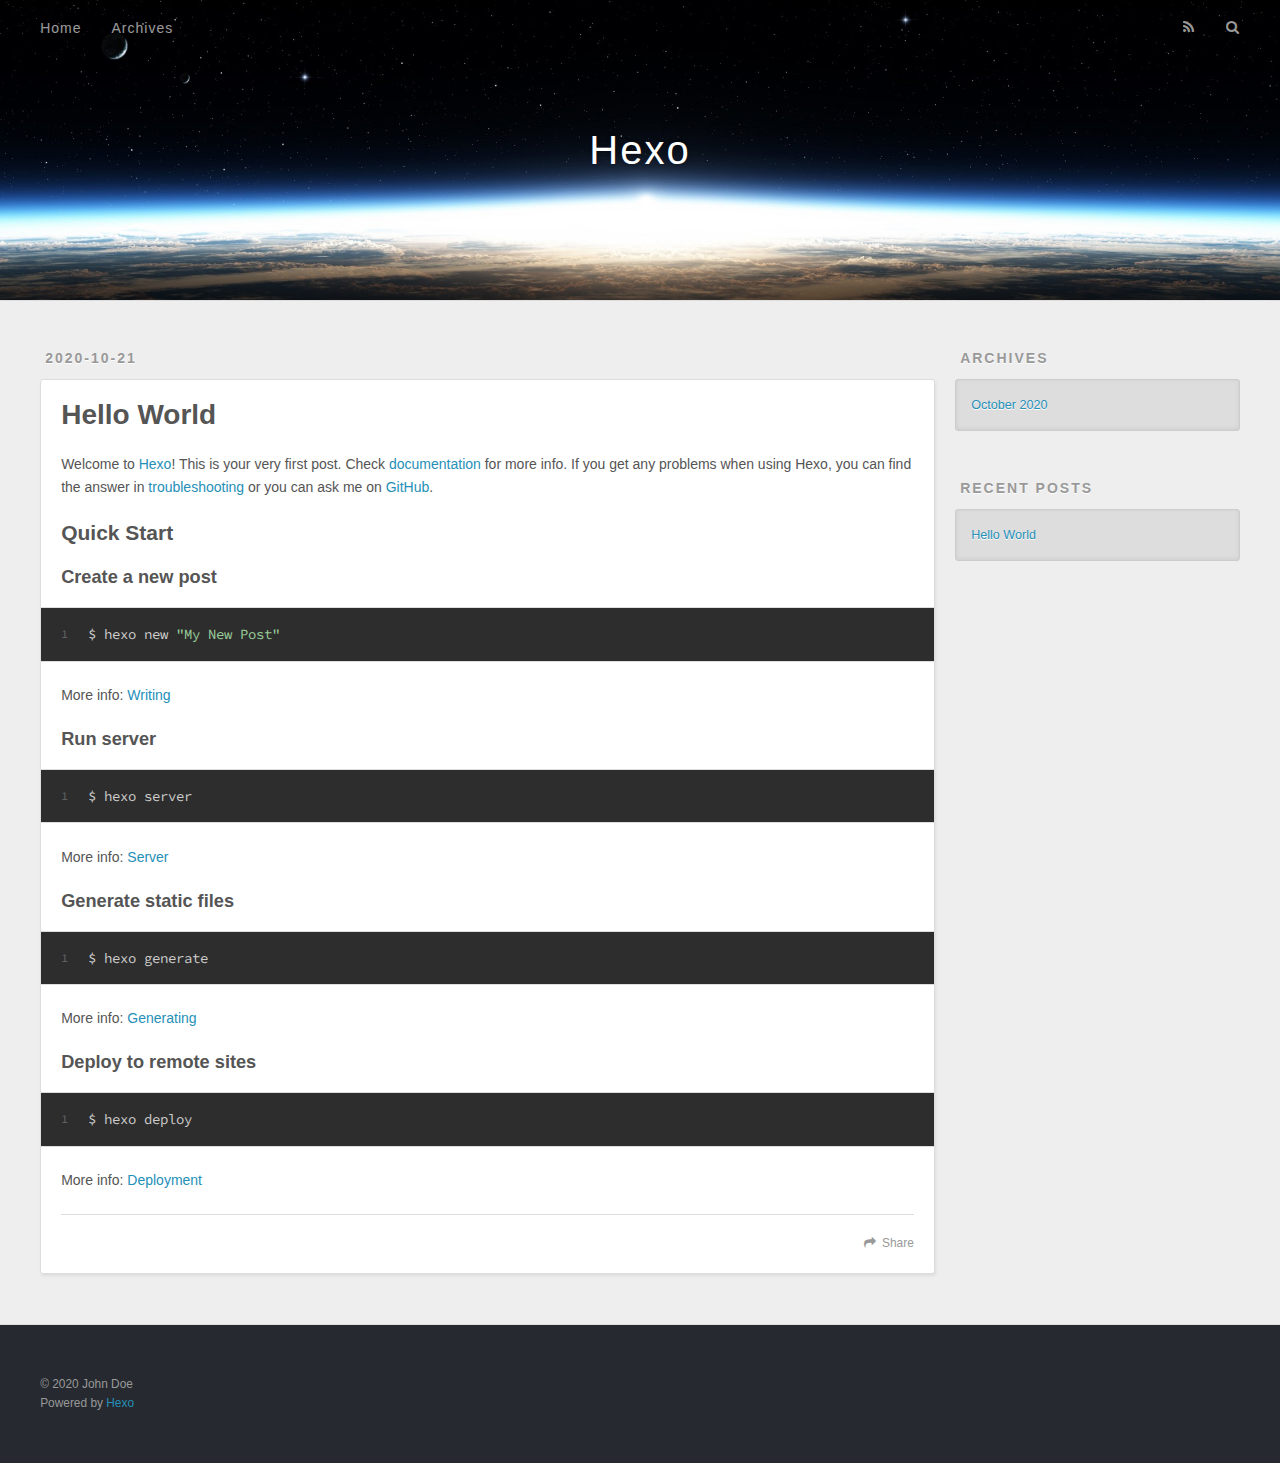
==== index.html @ 136f5973 "Site updated: 2020-10-21 17:43:58" ====
<!DOCTYPE html>
<html>
<head>
  <meta charset="utf-8">
  

  
  <title>Hexo</title>
  <meta name="viewport" content="width=device-width, initial-scale=1, maximum-scale=1">
  <meta property="og:type" content="website">
<meta property="og:title" content="Hexo">
<meta property="og:url" content="http://example.com/index.html">
<meta property="og:site_name" content="Hexo">
<meta property="og:locale" content="en_US">
<meta property="article:author" content="John Doe">
<meta name="twitter:card" content="summary">
  
    <link rel="alternate" href="/atom.xml" title="Hexo" type="application/atom+xml">
  
  
    <link rel="icon" href="/favicon.png">
  
  
    <link href="//fonts.googleapis.com/css?family=Source+Code+Pro" rel="stylesheet" type="text/css">
  
  
<link rel="stylesheet" href="/css/style.css">

<meta name="generator" content="Hexo 5.2.0"></head>

<body>
  <div id="container">
    <div id="wrap">
      <header id="header">
  <div id="banner"></div>
  <div id="header-outer" class="outer">
    <div id="header-title" class="inner">
      <h1 id="logo-wrap">
        <a href="/" id="logo">Hexo</a>
      </h1>
      
    </div>
    <div id="header-inner" class="inner">
      <nav id="main-nav">
        <a id="main-nav-toggle" class="nav-icon"></a>
        
          <a class="main-nav-link" href="/">Home</a>
        
          <a class="main-nav-link" href="/archives">Archives</a>
        
      </nav>
      <nav id="sub-nav">
        
          <a id="nav-rss-link" class="nav-icon" href="/atom.xml" title="RSS Feed"></a>
        
        <a id="nav-search-btn" class="nav-icon" title="Search"></a>
      </nav>
      <div id="search-form-wrap">
        <form action="//google.com/search" method="get" accept-charset="UTF-8" class="search-form"><input type="search" name="q" class="search-form-input" placeholder="Search"><button type="submit" class="search-form-submit">&#xF002;</button><input type="hidden" name="sitesearch" value="http://example.com"></form>
      </div>
    </div>
  </div>
</header>
      <div class="outer">
        <section id="main">
  
    <article id="post-hello-world" class="article article-type-post" itemscope itemprop="blogPost">
  <div class="article-meta">
    <a href="/2020/10/21/hello-world/" class="article-date">
  <time datetime="2020-10-21T09:14:17.956Z" itemprop="datePublished">2020-10-21</time>
</a>
    
  </div>
  <div class="article-inner">
    
    
      <header class="article-header">
        
  
    <h1 itemprop="name">
      <a class="article-title" href="/2020/10/21/hello-world/">Hello World</a>
    </h1>
  

      </header>
    
    <div class="article-entry" itemprop="articleBody">
      
        <p>Welcome to <a target="_blank" rel="noopener" href="https://hexo.io/">Hexo</a>! This is your very first post. Check <a target="_blank" rel="noopener" href="https://hexo.io/docs/">documentation</a> for more info. If you get any problems when using Hexo, you can find the answer in <a target="_blank" rel="noopener" href="https://hexo.io/docs/troubleshooting.html">troubleshooting</a> or you can ask me on <a target="_blank" rel="noopener" href="https://github.com/hexojs/hexo/issues">GitHub</a>.</p>
<h2 id="Quick-Start"><a href="#Quick-Start" class="headerlink" title="Quick Start"></a>Quick Start</h2><h3 id="Create-a-new-post"><a href="#Create-a-new-post" class="headerlink" title="Create a new post"></a>Create a new post</h3><figure class="highlight bash"><table><tr><td class="gutter"><pre><span class="line">1</span><br></pre></td><td class="code"><pre><span class="line">$ hexo new <span class="string">&quot;My New Post&quot;</span></span><br></pre></td></tr></table></figure>

<p>More info: <a target="_blank" rel="noopener" href="https://hexo.io/docs/writing.html">Writing</a></p>
<h3 id="Run-server"><a href="#Run-server" class="headerlink" title="Run server"></a>Run server</h3><figure class="highlight bash"><table><tr><td class="gutter"><pre><span class="line">1</span><br></pre></td><td class="code"><pre><span class="line">$ hexo server</span><br></pre></td></tr></table></figure>

<p>More info: <a target="_blank" rel="noopener" href="https://hexo.io/docs/server.html">Server</a></p>
<h3 id="Generate-static-files"><a href="#Generate-static-files" class="headerlink" title="Generate static files"></a>Generate static files</h3><figure class="highlight bash"><table><tr><td class="gutter"><pre><span class="line">1</span><br></pre></td><td class="code"><pre><span class="line">$ hexo generate</span><br></pre></td></tr></table></figure>

<p>More info: <a target="_blank" rel="noopener" href="https://hexo.io/docs/generating.html">Generating</a></p>
<h3 id="Deploy-to-remote-sites"><a href="#Deploy-to-remote-sites" class="headerlink" title="Deploy to remote sites"></a>Deploy to remote sites</h3><figure class="highlight bash"><table><tr><td class="gutter"><pre><span class="line">1</span><br></pre></td><td class="code"><pre><span class="line">$ hexo deploy</span><br></pre></td></tr></table></figure>

<p>More info: <a target="_blank" rel="noopener" href="https://hexo.io/docs/one-command-deployment.html">Deployment</a></p>

      
    </div>
    <footer class="article-footer">
      <a data-url="http://example.com/2020/10/21/hello-world/" data-id="ckgj7l4620000v4tz7nbm1vzq" class="article-share-link">Share</a>
      
      
    </footer>
  </div>
  
</article>


  


</section>
        
          <aside id="sidebar">
  
    

  
    

  
    
  
    
  <div class="widget-wrap">
    <h3 class="widget-title">Archives</h3>
    <div class="widget">
      <ul class="archive-list"><li class="archive-list-item"><a class="archive-list-link" href="/archives/2020/10/">October 2020</a></li></ul>
    </div>
  </div>


  
    
  <div class="widget-wrap">
    <h3 class="widget-title">Recent Posts</h3>
    <div class="widget">
      <ul>
        
          <li>
            <a href="/2020/10/21/hello-world/">Hello World</a>
          </li>
        
      </ul>
    </div>
  </div>

  
</aside>
        
      </div>
      <footer id="footer">
  
  <div class="outer">
    <div id="footer-info" class="inner">
      &copy; 2020 John Doe<br>
      Powered by <a href="http://hexo.io/" target="_blank">Hexo</a>
    </div>
  </div>
</footer>
    </div>
    <nav id="mobile-nav">
  
    <a href="/" class="mobile-nav-link">Home</a>
  
    <a href="/archives" class="mobile-nav-link">Archives</a>
  
</nav>
    

<script src="//ajax.googleapis.com/ajax/libs/jquery/2.0.3/jquery.min.js"></script>


  
<link rel="stylesheet" href="/fancybox/jquery.fancybox.css">

  
<script src="/fancybox/jquery.fancybox.pack.js"></script>




<script src="/js/script.js"></script>




  </div>
</body>
</html>
---- css/style.css ----
body {
  width: 100%;
}
body:before,
body:after {
  content: "";
  display: table;
}
body:after {
  clear: both;
}
html,
body,
div,
span,
applet,
object,
iframe,
h1,
h2,
h3,
h4,
h5,
h6,
p,
blockquote,
pre,
a,
abbr,
acronym,
address,
big,
cite,
code,
del,
dfn,
em,
img,
ins,
kbd,
q,
s,
samp,
small,
strike,
strong,
sub,
sup,
tt,
var,
dl,
dt,
dd,
ol,
ul,
li,
fieldset,
form,
label,
legend,
table,
caption,
tbody,
tfoot,
thead,
tr,
th,
td {
  margin: 0;
  padding: 0;
  border: 0;
  outline: 0;
  font-weight: inherit;
  font-style: inherit;
  font-family: inherit;
  font-size: 100%;
  vertical-align: baseline;
}
body {
  line-height: 1;
  color: #000;
  background: #fff;
}
ol,
ul {
  list-style: none;
}
table {
  border-collapse: separate;
  border-spacing: 0;
  vertical-align: middle;
}
caption,
th,
td {
  text-align: left;
  font-weight: normal;
  vertical-align: middle;
}
a img {
  border: none;
}
input,
button {
  margin: 0;
  padding: 0;
}
input::-moz-focus-inner,
button::-moz-focus-inner {
  border: 0;
  padding: 0;
}
@font-face {
  font-family: FontAwesome;
  font-style: normal;
  font-weight: normal;
  src: url("fonts/fontawesome-webfont.eot?v=#4.0.3");
  src: url("fonts/fontawesome-webfont.eot?#iefix&v=#4.0.3") format("embedded-opentype"), url("fonts/fontawesome-webfont.woff?v=#4.0.3") format("woff"), url("fonts/fontawesome-webfont.ttf?v=#4.0.3") format("truetype"), url("fonts/fontawesome-webfont.svg#fontawesomeregular?v=#4.0.3") format("svg");
}
html,
body,
#container {
  height: 100%;
}
body {
  background: #eee;
  font: 14px -apple-system, BlinkMacSystemFont, "Segoe UI", "Roboto", "Oxygen", "Ubuntu", "Cantarell", "Fira Sans", "Droid Sans", "Helvetica Neue", sans-serif;
  -webkit-text-size-adjust: 100%;
}
.outer {
  max-width: 1220px;
  margin: 0 auto;
  padding: 0 20px;
}
.outer:before,
.outer:after {
  content: "";
  display: table;
}
.outer:after {
  clear: both;
}
.inner {
  display: inline;
  float: left;
  width: 98.33333333333333%;
  margin: 0 0.833333333333333%;
}
.left,
.alignleft {
  float: left;
}
.right,
.alignright {
  float: right;
}
.clear {
  clear: both;
}
#container {
  position: relative;
}
.mobile-nav-on {
  overflow: hidden;
}
#wrap {
  height: 100%;
  width: 100%;
  position: absolute;
  top: 0;
  left: 0;
  -webkit-transition: 0.2s ease-out;
  -moz-transition: 0.2s ease-out;
  -ms-transition: 0.2s ease-out;
  transition: 0.2s ease-out;
  z-index: 1;
  background: #eee;
}
.mobile-nav-on #wrap {
  left: 280px;
}
@media screen and (min-width: 768px) {
  #main {
    display: inline;
    float: left;
    width: 73.33333333333333%;
    margin: 0 0.833333333333333%;
  }
}
.article-date,
.article-category-link,
.archive-year,
.widget-title {
  text-decoration: none;
  text-transform: uppercase;
  letter-spacing: 2px;
  color: #999;
  margin-bottom: 1em;
  margin-left: 5px;
  line-height: 1em;
  text-shadow: 0 1px #fff;
  font-weight: bold;
}
.article-inner,
.archive-article-inner {
  background: #fff;
  -webkit-box-shadow: 1px 2px 3px #ddd;
  box-shadow: 1px 2px 3px #ddd;
  border: 1px solid #ddd;
  border-radius: 3px;
}
.article-entry h1,
.widget h1 {
  font-size: 2em;
}
.article-entry h2,
.widget h2 {
  font-size: 1.5em;
}
.article-entry h3,
.widget h3 {
  font-size: 1.3em;
}
.article-entry h4,
.widget h4 {
  font-size: 1.2em;
}
.article-entry h5,
.widget h5 {
  font-size: 1em;
}
.article-entry h6,
.widget h6 {
  font-size: 1em;
  color: #999;
}
.article-entry hr,
.widget hr {
  border: 1px dashed #ddd;
}
.article-entry strong,
.widget strong {
  font-weight: bold;
}
.article-entry em,
.widget em,
.article-entry cite,
.widget cite {
  font-style: italic;
}
.article-entry sup,
.widget sup,
.article-entry sub,
.widget sub {
  font-size: 0.75em;
  line-height: 0;
  position: relative;
  vertical-align: baseline;
}
.article-entry sup,
.widget sup {
  top: -0.5em;
}
.article-entry sub,
.widget sub {
  bottom: -0.2em;
}
.article-entry small,
.widget small {
  font-size: 0.85em;
}
.article-entry acronym,
.widget acronym,
.article-entry abbr,
.widget abbr {
  border-bottom: 1px dotted;
}
.article-entry ul,
.widget ul,
.article-entry ol,
.widget ol,
.article-entry dl,
.widget dl {
  margin: 0 20px;
  line-height: 1.6em;
}
.article-entry ul ul,
.widget ul ul,
.article-entry ol ul,
.widget ol ul,
.article-entry ul ol,
.widget ul ol,
.article-entry ol ol,
.widget ol ol {
  margin-top: 0;
  margin-bottom: 0;
}
.article-entry ul,
.widget ul {
  list-style: disc;
}
.article-entry ol,
.widget ol {
  list-style: decimal;
}
.article-entry dt,
.widget dt {
  font-weight: bold;
}
#header {
  height: 300px;
  position: relative;
  border-bottom: 1px solid #ddd;
}
#header:before,
#header:after {
  content: "";
  position: absolute;
  left: 0;
  right: 0;
  height: 40px;
}
#header:before {
  top: 0;
  background: -webkit-linear-gradient(rgba(0,0,0,0.2), transparent);
  background: -moz-linear-gradient(rgba(0,0,0,0.2), transparent);
  background: -ms-linear-gradient(rgba(0,0,0,0.2), transparent);
  background: linear-gradient(rgba(0,0,0,0.2), transparent);
}
#header:after {
  bottom: 0;
  background: -webkit-linear-gradient(transparent, rgba(0,0,0,0.2));
  background: -moz-linear-gradient(transparent, rgba(0,0,0,0.2));
  background: -ms-linear-gradient(transparent, rgba(0,0,0,0.2));
  background: linear-gradient(transparent, rgba(0,0,0,0.2));
}
#header-outer {
  height: 100%;
  position: relative;
}
#header-inner {
  position: relative;
  overflow: hidden;
}
#banner {
  position: absolute;
  top: 0;
  left: 0;
  width: 100%;
  height: 100%;
  background: url("images/banner.jpg") center #000;
  -webkit-background-size: cover;
  -moz-background-size: cover;
  background-size: cover;
  z-index: -1;
}
#header-title {
  text-align: center;
  height: 40px;
  position: absolute;
  top: 50%;
  left: 0;
  margin-top: -20px;
}
#logo,
#subtitle {
  text-decoration: none;
  color: #fff;
  font-weight: 300;
  text-shadow: 0 1px 4px rgba(0,0,0,0.3);
}
#logo {
  font-size: 40px;
  line-height: 40px;
  letter-spacing: 2px;
}
#subtitle {
  font-size: 16px;
  line-height: 16px;
  letter-spacing: 1px;
}
#subtitle-wrap {
  margin-top: 16px;
}
#main-nav {
  float: left;
  margin-left: -15px;
}
.nav-icon,
.main-nav-link {
  float: left;
  color: #fff;
  opacity: 0.6;
  text-decoration: none;
  text-shadow: 0 1px rgba(0,0,0,0.2);
  -webkit-transition: opacity 0.2s;
  -moz-transition: opacity 0.2s;
  -ms-transition: opacity 0.2s;
  transition: opacity 0.2s;
  display: block;
  padding: 20px 15px;
}
.nav-icon:hover,
.main-nav-link:hover {
  opacity: 1;
}
.nav-icon {
  font-family: FontAwesome;
  text-align: center;
  font-size: 14px;
  width: 14px;
  height: 14px;
  padding: 20px 15px;
  position: relative;
  cursor: pointer;
}
.main-nav-link {
  font-weight: 300;
  letter-spacing: 1px;
}
@media screen and (max-width: 479px) {
  .main-nav-link {
    display: none;
  }
}
#main-nav-toggle {
  display: none;
}
#main-nav-toggle:before {
  content: "\f0c9";
}
@media screen and (max-width: 479px) {
  #main-nav-toggle {
    display: block;
  }
}
#sub-nav {
  float: right;
  margin-right: -15px;
}
#nav-rss-link:before {
  content: "\f09e";
}
#nav-search-btn:before {
  content: "\f002";
}
#search-form-wrap {
  position: absolute;
  top: 15px;
  width: 150px;
  height: 30px;
  right: -150px;
  opacity: 0;
  -webkit-transition: 0.2s ease-out;
  -moz-transition: 0.2s ease-out;
  -ms-transition: 0.2s ease-out;
  transition: 0.2s ease-out;
}
#search-form-wrap.on {
  opacity: 1;
  right: 0;
}
@media screen and (max-width: 479px) {
  #search-form-wrap {
    width: 100%;
    right: -100%;
  }
}
.search-form {
  position: absolute;
  top: 0;
  left: 0;
  right: 0;
  background: #fff;
  padding: 5px 15px;
  border-radius: 15px;
  -webkit-box-shadow: 0 0 10px rgba(0,0,0,0.3);
  box-shadow: 0 0 10px rgba(0,0,0,0.3);
}
.search-form-input {
  border: none;
  background: none;
  color: #555;
  width: 100%;
  font: 13px -apple-system, BlinkMacSystemFont, "Segoe UI", "Roboto", "Oxygen", "Ubuntu", "Cantarell", "Fira Sans", "Droid Sans", "Helvetica Neue", sans-serif;
  outline: none;
}
.search-form-input::-webkit-search-results-decoration,
.search-form-input::-webkit-search-cancel-button {
  -webkit-appearance: none;
}
.search-form-submit {
  position: absolute;
  top: 50%;
  right: 10px;
  margin-top: -7px;
  font: 13px FontAwesome;
  border: none;
  background: none;
  color: #bbb;
  cursor: pointer;
}
.search-form-submit:hover,
.search-form-submit:focus {
  color: #777;
}
.article {
  margin: 50px 0;
}
.article-inner {
  overflow: hidden;
}
.article-meta:before,
.article-meta:after {
  content: "";
  display: table;
}
.article-meta:after {
  clear: both;
}
.article-date {
  float: left;
}
.article-category {
  float: left;
  line-height: 1em;
  color: #ccc;
  text-shadow: 0 1px #fff;
  margin-left: 8px;
}
.article-category:before {
  content: "\2022";
}
.article-category-link {
  margin: 0 12px 1em;
}
.article-header {
  padding: 20px 20px 0;
}
.article-title {
  text-decoration: none;
  font-size: 2em;
  font-weight: bold;
  color: #555;
  line-height: 1.1em;
  -webkit-transition: color 0.2s;
  -moz-transition: color 0.2s;
  -ms-transition: color 0.2s;
  transition: color 0.2s;
}
a.article-title:hover {
  color: #258fb8;
}
.article-entry {
  color: #555;
  padding: 0 20px;
}
.article-entry:before,
.article-entry:after {
  content: "";
  display: table;
}
.article-entry:after {
  clear: both;
}
.article-entry p,
.article-entry table {
  line-height: 1.6em;
  margin: 1.6em 0;
}
.article-entry h1,
.article-entry h2,
.article-entry h3,
.article-entry h4,
.article-entry h5,
.article-entry h6 {
  font-weight: bold;
}
.article-entry h1,
.article-entry h2,
.article-entry h3,
.article-entry h4,
.article-entry h5,
.article-entry h6 {
  line-height: 1.1em;
  margin: 1.1em 0;
}
.article-entry a {
  color: #258fb8;
  text-decoration: none;
}
.article-entry a:hover {
  text-decoration: underline;
}
.article-entry ul,
.article-entry ol,
.article-entry dl {
  margin-top: 1.6em;
  margin-bottom: 1.6em;
}
.article-entry img,
.article-entry video {
  max-width: 100%;
  height: auto;
  display: block;
  margin: auto;
}
.article-entry iframe {
  border: none;
}
.article-entry table {
  width: 100%;
  border-collapse: collapse;
  border-spacing: 0;
}
.article-entry th {
  font-weight: bold;
  border-bottom: 3px solid #ddd;
  padding-bottom: 0.5em;
}
.article-entry td {
  border-bottom: 1px solid #ddd;
  padding: 10px 0;
}
.article-entry blockquote {
  font-family: Georgia, "Times New Roman", serif;
  font-size: 1.4em;
  margin: 1.6em 20px;
  text-align: center;
}
.article-entry blockquote footer {
  font-size: 14px;
  margin: 1.6em 0;
  font-family: -apple-system, BlinkMacSystemFont, "Segoe UI", "Roboto", "Oxygen", "Ubuntu", "Cantarell", "Fira Sans", "Droid Sans", "Helvetica Neue", sans-serif;
}
.article-entry blockquote footer cite:before {
  content: "—";
  padding: 0 0.5em;
}
.article-entry .pullquote {
  text-align: left;
  width: 45%;
  margin: 0;
}
.article-entry .pullquote.left {
  margin-left: 0.5em;
  margin-right: 1em;
}
.article-entry .pullquote.right {
  margin-right: 0.5em;
  margin-left: 1em;
}
.article-entry .caption {
  color: #999;
  display: block;
  font-size: 0.9em;
  margin-top: 0.5em;
  position: relative;
  text-align: center;
}
.article-entry .video-container {
  position: relative;
  padding-top: 56.25%;
  height: 0;
  overflow: hidden;
}
.article-entry .video-container iframe,
.article-entry .video-container object,
.article-entry .video-container embed {
  position: absolute;
  top: 0;
  left: 0;
  width: 100%;
  height: 100%;
  margin-top: 0;
}
.article-more-link a {
  display: inline-block;
  line-height: 1em;
  padding: 6px 15px;
  border-radius: 15px;
  background: #eee;
  color: #999;
  text-shadow: 0 1px #fff;
  text-decoration: none;
}
.article-more-link a:hover {
  background: #258fb8;
  color: #fff;
  text-decoration: none;
  text-shadow: 0 1px #1e7293;
}
.article-footer {
  font-size: 0.85em;
  line-height: 1.6em;
  border-top: 1px solid #ddd;
  padding-top: 1.6em;
  margin: 0 20px 20px;
}
.article-footer:before,
.article-footer:after {
  content: "";
  display: table;
}
.article-footer:after {
  clear: both;
}
.article-footer a {
  color: #999;
  text-decoration: none;
}
.article-footer a:hover {
  color: #555;
}
.article-tag-list-item {
  float: left;
  margin-right: 10px;
}
.article-tag-list-link:before {
  content: "#";
}
.article-comment-link {
  float: right;
}
.article-comment-link:before {
  content: "\f075";
  font-family: FontAwesome;
  padding-right: 8px;
}
.article-share-link {
  cursor: pointer;
  float: right;
  margin-left: 20px;
}
.article-share-link:before {
  content: "\f064";
  font-family: FontAwesome;
  padding-right: 6px;
}
#article-nav {
  position: relative;
}
#article-nav:before,
#article-nav:after {
  content: "";
  display: table;
}
#article-nav:after {
  clear: both;
}
@media screen and (min-width: 768px) {
  #article-nav {
    margin: 50px 0;
  }
  #article-nav:before {
    width: 8px;
    height: 8px;
    position: absolute;
    top: 50%;
    left: 50%;
    margin-top: -4px;
    margin-left: -4px;
    content: "";
    border-radius: 50%;
    background: #ddd;
    -webkit-box-shadow: 0 1px 2px #fff;
    box-shadow: 0 1px 2px #fff;
  }
}
.article-nav-link-wrap {
  text-decoration: none;
  text-shadow: 0 1px #fff;
  color: #999;
  -webkit-box-sizing: border-box;
  -moz-box-sizing: border-box;
  box-sizing: border-box;
  margin-top: 50px;
  text-align: center;
  display: block;
}
.article-nav-link-wrap:hover {
  color: #555;
}
@media screen and (min-width: 768px) {
  .article-nav-link-wrap {
    width: 50%;
    margin-top: 0;
  }
}
@media screen and (min-width: 768px) {
  #article-nav-newer {
    float: left;
    text-align: right;
    padding-right: 20px;
  }
}
@media screen and (min-width: 768px) {
  #article-nav-older {
    float: right;
    text-align: left;
    padding-left: 20px;
  }
}
.article-nav-caption {
  text-transform: uppercase;
  letter-spacing: 2px;
  color: #ddd;
  line-height: 1em;
  font-weight: bold;
}
#article-nav-newer .article-nav-caption {
  margin-right: -2px;
}
.article-nav-title {
  font-size: 0.85em;
  line-height: 1.6em;
  margin-top: 0.5em;
}
.article-share-box {
  position: absolute;
  display: none;
  background: #fff;
  -webkit-box-shadow: 1px 2px 10px rgba(0,0,0,0.2);
  box-shadow: 1px 2px 10px rgba(0,0,0,0.2);
  border-radius: 3px;
  margin-left: -145px;
  overflow: hidden;
  z-index: 1;
}
.article-share-box.on {
  display: block;
}
.article-share-input {
  width: 100%;
  background: none;
  -webkit-box-sizing: border-box;
  -moz-box-sizing: border-box;
  box-sizing: border-box;
  font: 14px -apple-system, BlinkMacSystemFont, "Segoe UI", "Roboto", "Oxygen", "Ubuntu", "Cantarell", "Fira Sans", "Droid Sans", "Helvetica Neue", sans-serif;
  padding: 0 15px;
  color: #555;
  outline: none;
  border: 1px solid #ddd;
  border-radius: 3px 3px 0 0;
  height: 36px;
  line-height: 36px;
}
.article-share-links {
  background: #eee;
}
.article-share-links:before,
.article-share-links:after {
  content: "";
  display: table;
}
.article-share-links:after {
  clear: both;
}
.article-share-twitter,
.article-share-facebook,
.article-share-pinterest,
.article-share-google {
  width: 50px;
  height: 36px;
  display: block;
  float: left;
  position: relative;
  color: #999;
  text-shadow: 0 1px #fff;
}
.article-share-twitter:before,
.article-share-facebook:before,
.article-share-pinterest:before,
.article-share-google:before {
  font-size: 20px;
  font-family: FontAwesome;
  width: 20px;
  height: 20px;
  position: absolute;
  top: 50%;
  left: 50%;
  margin-top: -10px;
  margin-left: -10px;
  text-align: center;
}
.article-share-twitter:hover,
.article-share-facebook:hover,
.article-share-pinterest:hover,
.article-share-google:hover {
  color: #fff;
}
.article-share-twitter:before {
  content: "\f099";
}
.article-share-twitter:hover {
  background: #00aced;
  text-shadow: 0 1px #008abe;
}
.article-share-facebook:before {
  content: "\f09a";
}
.article-share-facebook:hover {
  background: #3b5998;
  text-shadow: 0 1px #2f477a;
}
.article-share-pinterest:before {
  content: "\f0d2";
}
.article-share-pinterest:hover {
  background: #cb2027;
  text-shadow: 0 1px #a21a1f;
}
.article-share-google:before {
  content: "\f0d5";
}
.article-share-google:hover {
  background: #dd4b39;
  text-shadow: 0 1px #be3221;
}
.article-gallery {
  background: #000;
  position: relative;
}
.article-gallery-photos {
  position: relative;
  overflow: hidden;
}
.article-gallery-img {
  display: none;
  max-width: 100%;
}
.article-gallery-img:first-child {
  display: block;
}
.article-gallery-img.loaded {
  position: absolute;
  display: block;
}
.article-gallery-img img {
  display: block;
  max-width: 100%;
  margin: 0 auto;
}
#comments {
  background: #fff;
  -webkit-box-shadow: 1px 2px 3px #ddd;
  box-shadow: 1px 2px 3px #ddd;
  padding: 20px;
  border: 1px solid #ddd;
  border-radius: 3px;
  margin: 50px 0;
}
#comments a {
  color: #258fb8;
}
.archives-wrap {
  margin: 50px 0;
}
.archives:before,
.archives:after {
  content: "";
  display: table;
}
.archives:after {
  clear: both;
}
.archive-year-wrap {
  margin-bottom: 1em;
}
.archives {
  -webkit-column-gap: 10px;
  -moz-column-gap: 10px;
  column-gap: 10px;
}
@media screen and (min-width: 480px) and (max-width: 767px) {
  .archives {
    -webkit-column-count: 2;
    -moz-column-count: 2;
    column-count: 2;
  }
}
@media screen and (min-width: 768px) {
  .archives {
    -webkit-column-count: 3;
    -moz-column-count: 3;
    column-count: 3;
  }
}
.archive-article {
  -webkit-column-break-inside: avoid;
  page-break-inside: avoid;
  overflow: hidden;
  break-inside: avoid-column;
}
.archive-article-inner {
  padding: 10px;
  margin-bottom: 15px;
}
.archive-article-title {
  text-decoration: none;
  font-weight: bold;
  color: #555;
  -webkit-transition: color 0.2s;
  -moz-transition: color 0.2s;
  -ms-transition: color 0.2s;
  transition: color 0.2s;
  line-height: 1.6em;
}
.archive-article-title:hover {
  color: #258fb8;
}
.archive-article-footer {
  margin-top: 1em;
}
.archive-article-date {
  color: #999;
  text-decoration: none;
  font-size: 0.85em;
  line-height: 1em;
  margin-bottom: 0.5em;
  display: block;
}
#page-nav {
  margin: 50px auto;
  background: #fff;
  -webkit-box-shadow: 1px 2px 3px #ddd;
  box-shadow: 1px 2px 3px #ddd;
  border: 1px solid #ddd;
  border-radius: 3px;
  text-align: center;
  color: #999;
  overflow: hidden;
}
#page-nav:before,
#page-nav:after {
  content: "";
  display: table;
}
#page-nav:after {
  clear: both;
}
#page-nav a,
#page-nav span {
  padding: 10px 20px;
  line-height: 1;
  height: 2ex;
}
#page-nav a {
  color: #999;
  text-decoration: none;
}
#page-nav a:hover {
  background: #999;
  color: #fff;
}
#page-nav .prev {
  float: left;
}
#page-nav .next {
  float: right;
}
#page-nav .page-number {
  display: inline-block;
}
@media screen and (max-width: 479px) {
  #page-nav .page-number {
    display: none;
  }
}
#page-nav .current {
  color: #555;
  font-weight: bold;
}
#page-nav .space {
  color: #ddd;
}
#footer {
  background: #262a30;
  padding: 50px 0;
  border-top: 1px solid #ddd;
  color: #999;
}
#footer a {
  color: #258fb8;
  text-decoration: none;
}
#footer a:hover {
  text-decoration: underline;
}
#footer-info {
  line-height: 1.6em;
  font-size: 0.85em;
}
.article-entry pre,
.article-entry .highlight {
  background: #2d2d2d;
  margin: 0 -20px;
  padding: 15px 20px;
  border-style: solid;
  border-color: #ddd;
  border-width: 1px 0;
  overflow: auto;
  color: #ccc;
  line-height: 22.400000000000002px;
}
.article-entry .highlight .gutter pre,
.article-entry .gist .gist-file .gist-data .line-numbers {
  color: #666;
  font-size: 0.85em;
}
.article-entry pre,
.article-entry code {
  font-family: "Source Code Pro", Consolas, Monaco, Menlo, Consolas, monospace;
}
.article-entry code {
  background: #eee;
  text-shadow: 0 1px #fff;
  padding: 0 0.3em;
}
.article-entry pre code {
  background: none;
  text-shadow: none;
  padding: 0;
}
.article-entry .highlight pre {
  border: none;
  margin: 0;
  padding: 0;
}
.article-entry .highlight table {
  margin: 0;
  width: auto;
}
.article-entry .highlight td {
  border: none;
  padding: 0;
}
.article-entry .highlight figcaption {
  font-size: 0.85em;
  color: #999;
  line-height: 1em;
  margin-bottom: 1em;
}
.article-entry .highlight figcaption:before,
.article-entry .highlight figcaption:after {
  content: "";
  display: table;
}
.article-entry .highlight figcaption:after {
  clear: both;
}
.article-entry .highlight figcaption a {
  float: right;
}
.article-entry .highlight .gutter pre {
  text-align: right;
  padding-right: 20px;
}
.article-entry .highlight .line {
  height: 22.400000000000002px;
}
.article-entry .highlight .line.marked {
  background: #515151;
}
.article-entry .gist {
  margin: 0 -20px;
  border-style: solid;
  border-color: #ddd;
  border-width: 1px 0;
  background: #2d2d2d;
  padding: 15px 20px 15px 0;
}
.article-entry .gist .gist-file {
  border: none;
  font-family: "Source Code Pro", Consolas, Monaco, Menlo, Consolas, monospace;
  margin: 0;
}
.article-entry .gist .gist-file .gist-data {
  background: none;
  border: none;
}
.article-entry .gist .gist-file .gist-data .line-numbers {
  background: none;
  border: none;
  padding: 0 20px 0 0;
}
.article-entry .gist .gist-file .gist-data .line-data {
  padding: 0 !important;
}
.article-entry .gist .gist-file .highlight {
  margin: 0;
  padding: 0;
  border: none;
}
.article-entry .gist .gist-file .gist-meta {
  background: #2d2d2d;
  color: #999;
  font: 0.85em -apple-system, BlinkMacSystemFont, "Segoe UI", "Roboto", "Oxygen", "Ubuntu", "Cantarell", "Fira Sans", "Droid Sans", "Helvetica Neue", sans-serif;
  text-shadow: 0 0;
  padding: 0;
  margin-top: 1em;
  margin-left: 20px;
}
.article-entry .gist .gist-file .gist-meta a {
  color: #258fb8;
  font-weight: normal;
}
.article-entry .gist .gist-file .gist-meta a:hover {
  text-decoration: underline;
}
pre .comment,
pre .title {
  color: #999;
}
pre .variable,
pre .attribute,
pre .tag,
pre .regexp,
pre .ruby .constant,
pre .xml .tag .title,
pre .xml .pi,
pre .xml .doctype,
pre .html .doctype,
pre .css .id,
pre .css .class,
pre .css .pseudo {
  color: #f2777a;
}
pre .number,
pre .preprocessor,
pre .built_in,
pre .literal,
pre .params,
pre .constant {
  color: #f99157;
}
pre .class,
pre .ruby .class .title,
pre .css .rules .attribute {
  color: #9c9;
}
pre .string,
pre .value,
pre .inheritance,
pre .header,
pre .ruby .symbol,
pre .xml .cdata {
  color: #9c9;
}
pre .css .hexcolor {
  color: #6cc;
}
pre .function,
pre .python .decorator,
pre .python .title,
pre .ruby .function .title,
pre .ruby .title .keyword,
pre .perl .sub,
pre .javascript .title,
pre .coffeescript .title {
  color: #69c;
}
pre .keyword,
pre .javascript .function {
  color: #c9c;
}
@media screen and (max-width: 479px) {
  #mobile-nav {
    position: absolute;
    top: 0;
    left: 0;
    width: 280px;
    height: 100%;
    background: #191919;
    border-right: 1px solid #fff;
  }
}
@media screen and (max-width: 479px) {
  .mobile-nav-link {
    display: block;
    color: #999;
    text-decoration: none;
    padding: 15px 20px;
    font-weight: bold;
  }
  .mobile-nav-link:hover {
    color: #fff;
  }
}
@media screen and (min-width: 768px) {
  #sidebar {
    display: inline;
    float: left;
    width: 23.333333333333332%;
    margin: 0 0.833333333333333%;
  }
}
.widget-wrap {
  margin: 50px 0;
}
.widget {
  color: #777;
  text-shadow: 0 1px #fff;
  background: #ddd;
  -webkit-box-shadow: 0 -1px 4px #ccc inset;
  box-shadow: 0 -1px 4px #ccc inset;
  border: 1px solid #ccc;
  padding: 15px;
  border-radius: 3px;
}
.widget a {
  color: #258fb8;
  text-decoration: none;
}
.widget a:hover {
  text-decoration: underline;
}
.widget ul ul,
.widget ol ul,
.widget dl ul,
.widget ul ol,
.widget ol ol,
.widget dl ol,
.widget ul dl,
.widget ol dl,
.widget dl dl {
  margin-left: 15px;
  list-style: disc;
}
.widget {
  line-height: 1.6em;
  word-wrap: break-word;
  font-size: 0.9em;
}
.widget ul,
.widget ol {
  list-style: none;
  margin: 0;
}
.widget ul ul,
.widget ol ul,
.widget ul ol,
.widget ol ol {
  margin: 0 20px;
}
.widget ul ul,
.widget ol ul {
  list-style: disc;
}
.widget ul ol,
.widget ol ol {
  list-style: decimal;
}
.category-list-count,
.tag-list-count,
.archive-list-count {
  padding-left: 5px;
  color: #999;
  font-size: 0.85em;
}
.category-list-count:before,
.tag-list-count:before,
.archive-list-count:before {
  content: "(";
}
.category-list-count:after,
.tag-list-count:after,
.archive-list-count:after {
  content: ")";
}
.tagcloud a {
  margin-right: 5px;
  display: inline-block;
}
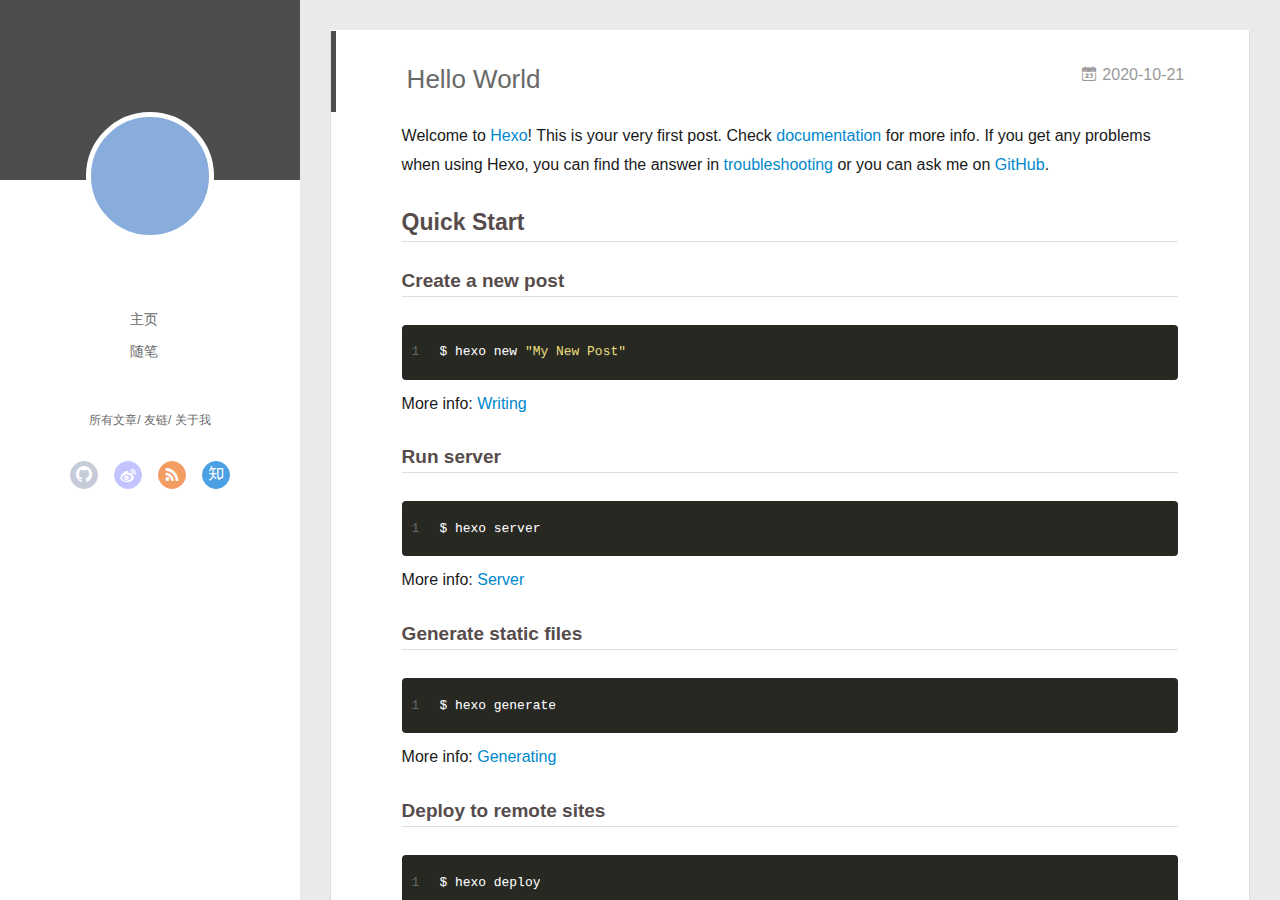
==== commit f3647cb1: "Site updated: 2020-10-21 22:25:44" ====
--- a/index.html
+++ b/index.html
@@ -3,8 +3,9 @@
 <head>
   <meta charset="utf-8">
   
-
-  
+  <meta name="renderer" content="webkit">
+  <meta http-equiv="X-UA-Compatible" content="IE=edge" >
+  <link rel="dns-prefetch" href="http://example.com">
   <title>Hexo</title>
   <meta name="viewport" content="width=device-width, initial-scale=1, maximum-scale=1">
   <meta property="og:type" content="website">
@@ -15,64 +16,144 @@
 <meta property="article:author" content="John Doe">
 <meta name="twitter:card" content="summary">
   
-    <link rel="alternate" href="/atom.xml" title="Hexo" type="application/atom+xml">
+    <link rel="alternative" href="/atom.xml" title="Hexo" type="application/atom+xml">
   
   
     <link rel="icon" href="/favicon.png">
   
-  
-    <link href="//fonts.googleapis.com/css?family=Source+Code+Pro" rel="stylesheet" type="text/css">
-  
-  
-<link rel="stylesheet" href="/css/style.css">
+  <link rel="stylesheet" type="text/css" href="/./main.0cf68a.css">
+  <style type="text/css">
+  
+    #container.show {
+      background: linear-gradient(200deg,#a0cfe4,#e8c37e);
+    }
+  </style>
+  
+
+  
 
 <meta name="generator" content="Hexo 5.2.0"></head>
 
 <body>
-  <div id="container">
-    <div id="wrap">
-      <header id="header">
-  <div id="banner"></div>
-  <div id="header-outer" class="outer">
-    <div id="header-title" class="inner">
-      <h1 id="logo-wrap">
-        <a href="/" id="logo">Hexo</a>
-      </h1>
-      
-    </div>
-    <div id="header-inner" class="inner">
-      <nav id="main-nav">
-        <a id="main-nav-toggle" class="nav-icon"></a>
-        
-          <a class="main-nav-link" href="/">Home</a>
-        
-          <a class="main-nav-link" href="/archives">Archives</a>
-        
-      </nav>
-      <nav id="sub-nav">
-        
-          <a id="nav-rss-link" class="nav-icon" href="/atom.xml" title="RSS Feed"></a>
-        
-        <a id="nav-search-btn" class="nav-icon" title="Search"></a>
-      </nav>
-      <div id="search-form-wrap">
-        <form action="//google.com/search" method="get" accept-charset="UTF-8" class="search-form"><input type="search" name="q" class="search-form-input" placeholder="Search"><button type="submit" class="search-form-submit">&#xF002;</button><input type="hidden" name="sitesearch" value="http://example.com"></form>
-      </div>
-    </div>
-  </div>
-</header>
-      <div class="outer">
-        <section id="main">
-  
-    <article id="post-hello-world" class="article article-type-post" itemscope itemprop="blogPost">
-  <div class="article-meta">
-    <a href="/2020/10/21/hello-world/" class="article-date">
-  <time datetime="2020-10-21T09:14:17.956Z" itemprop="datePublished">2020-10-21</time>
-</a>
-    
-  </div>
+  <div id="container" q-class="show:isCtnShow">
+    <canvas id="anm-canvas" class="anm-canvas"></canvas>
+    <div class="left-col" q-class="show:isShow">
+      
+<div class="overlay" style="background: #4d4d4d"></div>
+<div class="intrude-less">
+	<header id="header" class="inner">
+		<a href="/" class="profilepic">
+			<img src="" class="js-avatar">
+		</a>
+		<hgroup>
+		  <h1 class="header-author"><a href="/"></a></h1>
+		</hgroup>
+		
+
+		<nav class="header-menu">
+			<ul>
+			
+				<li><a href="/">主页</a></li>
+	        
+				<li><a href="/tags/%E9%9A%8F%E7%AC%94/">随笔</a></li>
+	        
+			</ul>
+		</nav>
+		<nav class="header-smart-menu">
+    		
+    			
+    			<a q-on="click: openSlider(e, 'innerArchive')" href="javascript:void(0)">所有文章</a>
+    			
+            
+    			
+    			<a q-on="click: openSlider(e, 'friends')" href="javascript:void(0)">友链</a>
+    			
+            
+    			
+    			<a q-on="click: openSlider(e, 'aboutme')" href="javascript:void(0)">关于我</a>
+    			
+            
+		</nav>
+		<nav class="header-nav">
+			<div class="social">
+				
+					<a class="github" target="_blank" href="#" title="github"><i class="icon-github"></i></a>
+		        
+					<a class="weibo" target="_blank" href="#" title="weibo"><i class="icon-weibo"></i></a>
+		        
+					<a class="rss" target="_blank" href="#" title="rss"><i class="icon-rss"></i></a>
+		        
+					<a class="zhihu" target="_blank" href="#" title="zhihu"><i class="icon-zhihu"></i></a>
+		        
+			</div>
+		</nav>
+	</header>		
+</div>
+
+    </div>
+    <div class="mid-col" q-class="show:isShow,hide:isShow|isFalse">
+      
+<nav id="mobile-nav">
+  	<div class="overlay js-overlay" style="background: #4d4d4d"></div>
+	<div class="btnctn js-mobile-btnctn">
+  		<div class="slider-trigger list" q-on="click: openSlider(e)"><i class="icon icon-sort"></i></div>
+	</div>
+	<div class="intrude-less">
+		<header id="header" class="inner">
+			<div class="profilepic">
+				<img src="" class="js-avatar">
+			</div>
+			<hgroup>
+			  <h1 class="header-author js-header-author"></h1>
+			</hgroup>
+			
+			
+			
+				
+			
+				
+			
+			
+			
+			<nav class="header-nav">
+				<div class="social">
+					
+						<a class="github" target="_blank" href="#" title="github"><i class="icon-github"></i></a>
+			        
+						<a class="weibo" target="_blank" href="#" title="weibo"><i class="icon-weibo"></i></a>
+			        
+						<a class="rss" target="_blank" href="#" title="rss"><i class="icon-rss"></i></a>
+			        
+						<a class="zhihu" target="_blank" href="#" title="zhihu"><i class="icon-zhihu"></i></a>
+			        
+				</div>
+			</nav>
+
+			<nav class="header-menu js-header-menu">
+				<ul style="width: 50%">
+				
+				
+					<li style="width: 50%"><a href="/">主页</a></li>
+		        
+					<li style="width: 50%"><a href="/tags/%E9%9A%8F%E7%AC%94/">随笔</a></li>
+		        
+				</ul>
+			</nav>
+		</header>				
+	</div>
+	<div class="mobile-mask" style="display:none" q-show="isShow"></div>
+</nav>
+
+      <div id="wrapper" class="body-wrap">
+        <div class="menu-l">
+          <div class="canvas-wrap">
+            <canvas data-colors="#eaeaea" data-sectionHeight="100" data-contentId="js-content" id="myCanvas1" class="anm-canvas"></canvas>
+          </div>
+          <div id="js-content" class="content-ll">
+            
+  
+    <article id="post-hello-world" class="article article-type-post  article-index" itemscope itemprop="blogPost">
   <div class="article-inner">
-    
     
       <header class="article-header">
         
@@ -82,6 +163,11 @@
     </h1>
   
 
+        
+        <a href="/2020/10/21/hello-world/" class="archive-article-date">
+  	<time datetime="2020-10-21T09:14:17.956Z" itemprop="datePublished"><i class="icon-calendar icon"></i>2020-10-21</time>
+</a>
+        
       </header>
     
     <div class="article-entry" itemprop="articleBody">
@@ -101,96 +187,292 @@
 <p>More info: <a target="_blank" rel="noopener" href="https://hexo.io/docs/one-command-deployment.html">Deployment</a></p>
 
       
-    </div>
-    <footer class="article-footer">
-      <a data-url="http://example.com/2020/10/21/hello-world/" data-id="ckgj7l4620000v4tz7nbm1vzq" class="article-share-link">Share</a>
-      
-      
-    </footer>
+
+      
+    </div>
+    <div class="article-info article-info-index">
+      
+      
+      
+
+      
+        <p class="article-more-link">
+          <a class="article-more-a" href="/2020/10/21/hello-world/">展开全文 >></a>
+        </p>
+      
+
+      
+      <div class="clearfix"></div>
+    </div>
   </div>
-  
 </article>
 
-
-  
-
-
-</section>
-        
-          <aside id="sidebar">
-  
-    
-
-  
-    
-
-  
-    
-  
-    
-  <div class="widget-wrap">
-    <h3 class="widget-title">Archives</h3>
-    <div class="widget">
-      <ul class="archive-list"><li class="archive-list-item"><a class="archive-list-link" href="/archives/2020/10/">October 2020</a></li></ul>
-    </div>
-  </div>
-
-
-  
-    
-  <div class="widget-wrap">
-    <h3 class="widget-title">Recent Posts</h3>
-    <div class="widget">
-      <ul>
-        
-          <li>
-            <a href="/2020/10/21/hello-world/">Hello World</a>
-          </li>
-        
-      </ul>
-    </div>
-  </div>
-
-  
+<aside class="wrap-side-operation">
+    <div class="mod-side-operation">
+        
+        <div class="jump-container" id="js-jump-container" style="display:none;">
+            <a href="javascript:void(0)" class="mod-side-operation__jump-to-top">
+                <i class="icon-font icon-back"></i>
+            </a>
+            <div id="js-jump-plan-container" class="jump-plan-container" style="top: -11px;">
+                <i class="icon-font icon-plane jump-plane"></i>
+            </div>
+        </div>
+        
+        
+    </div>
 </aside>
-        
+
+
+
+
+  
+  
+
+
+          </div>
+        </div>
       </div>
       <footer id="footer">
-  
   <div class="outer">
-    <div id="footer-info" class="inner">
-      &copy; 2020 John Doe<br>
-      Powered by <a href="http://hexo.io/" target="_blank">Hexo</a>
+    <div id="footer-info">
+    	<div class="footer-left">
+    		&copy; 2020 John Doe
+    	</div>
+      	<div class="footer-right">
+      		<a href="http://hexo.io/" target="_blank">Hexo</a>  Theme <a href="https://github.com/litten/hexo-theme-yilia" target="_blank">Yilia</a> by Litten
+      	</div>
     </div>
   </div>
 </footer>
     </div>
-    <nav id="mobile-nav">
-  
-    <a href="/" class="mobile-nav-link">Home</a>
-  
-    <a href="/archives" class="mobile-nav-link">Archives</a>
-  
-</nav>
-    
-
-<script src="//ajax.googleapis.com/ajax/libs/jquery/2.0.3/jquery.min.js"></script>
-
-
-  
-<link rel="stylesheet" href="/fancybox/jquery.fancybox.css">
-
-  
-<script src="/fancybox/jquery.fancybox.pack.js"></script>
-
-
-
-
-<script src="/js/script.js"></script>
-
-
-
-
+    <script>
+	var yiliaConfig = {
+		mathjax: false,
+		isHome: true,
+		isPost: false,
+		isArchive: false,
+		isTag: false,
+		isCategory: false,
+		open_in_new: false,
+		toc_hide_index: true,
+		root: "/",
+		innerArchive: true,
+		showTags: false
+	}
+</script>
+
+<script>!function(t){function n(e){if(r[e])return r[e].exports;var i=r[e]={exports:{},id:e,loaded:!1};return t[e].call(i.exports,i,i.exports,n),i.loaded=!0,i.exports}var r={};n.m=t,n.c=r,n.p="./",n(0)}([function(t,n,r){r(195),t.exports=r(191)},function(t,n,r){var e=r(3),i=r(52),o=r(27),u=r(28),c=r(53),f="prototype",a=function(t,n,r){var s,l,h,v,p=t&a.F,d=t&a.G,y=t&a.S,g=t&a.P,b=t&a.B,m=d?e:y?e[n]||(e[n]={}):(e[n]||{})[f],x=d?i:i[n]||(i[n]={}),w=x[f]||(x[f]={});d&&(r=n);for(s in r)l=!p&&m&&void 0!==m[s],h=(l?m:r)[s],v=b&&l?c(h,e):g&&"function"==typeof h?c(Function.call,h):h,m&&u(m,s,h,t&a.U),x[s]!=h&&o(x,s,v),g&&w[s]!=h&&(w[s]=h)};e.core=i,a.F=1,a.G=2,a.S=4,a.P=8,a.B=16,a.W=32,a.U=64,a.R=128,t.exports=a},function(t,n,r){var e=r(6);t.exports=function(t){if(!e(t))throw TypeError(t+" is not an object!");return t}},function(t,n){var r=t.exports="undefined"!=typeof window&&window.Math==Math?window:"undefined"!=typeof self&&self.Math==Math?self:Function("return this")();"number"==typeof __g&&(__g=r)},function(t,n){t.exports=function(t){try{return!!t()}catch(t){return!0}}},function(t,n){var r=t.exports="undefined"!=typeof window&&window.Math==Math?window:"undefined"!=typeof self&&self.Math==Math?self:Function("return this")();"number"==typeof __g&&(__g=r)},function(t,n){t.exports=function(t){return"object"==typeof t?null!==t:"function"==typeof t}},function(t,n,r){var e=r(126)("wks"),i=r(76),o=r(3).Symbol,u="function"==typeof o;(t.exports=function(t){return e[t]||(e[t]=u&&o[t]||(u?o:i)("Symbol."+t))}).store=e},function(t,n){var r={}.hasOwnProperty;t.exports=function(t,n){return r.call(t,n)}},function(t,n,r){var e=r(94),i=r(33);t.exports=function(t){return e(i(t))}},function(t,n,r){t.exports=!r(4)(function(){return 7!=Object.defineProperty({},"a",{get:function(){return 7}}).a})},function(t,n,r){var e=r(2),i=r(167),o=r(50),u=Object.defineProperty;n.f=r(10)?Object.defineProperty:function(t,n,r){if(e(t),n=o(n,!0),e(r),i)try{return u(t,n,r)}catch(t){}if("get"in r||"set"in r)throw TypeError("Accessors not supported!");return"value"in r&&(t[n]=r.value),t}},function(t,n,r){t.exports=!r(18)(function(){return 7!=Object.defineProperty({},"a",{get:function(){return 7}}).a})},function(t,n,r){var e=r(14),i=r(22);t.exports=r(12)?function(t,n,r){return e.f(t,n,i(1,r))}:function(t,n,r){return t[n]=r,t}},function(t,n,r){var e=r(20),i=r(58),o=r(42),u=Object.defineProperty;n.f=r(12)?Object.defineProperty:function(t,n,r){if(e(t),n=o(n,!0),e(r),i)try{return u(t,n,r)}catch(t){}if("get"in r||"set"in r)throw TypeError("Accessors not supported!");return"value"in r&&(t[n]=r.value),t}},function(t,n,r){var e=r(40)("wks"),i=r(23),o=r(5).Symbol,u="function"==typeof o;(t.exports=function(t){return e[t]||(e[t]=u&&o[t]||(u?o:i)("Symbol."+t))}).store=e},function(t,n,r){var e=r(67),i=Math.min;t.exports=function(t){return t>0?i(e(t),9007199254740991):0}},function(t,n,r){var e=r(46);t.exports=function(t){return Object(e(t))}},function(t,n){t.exports=function(t){try{return!!t()}catch(t){return!0}}},function(t,n,r){var e=r(63),i=r(34);t.exports=Object.keys||function(t){return e(t,i)}},function(t,n,r){var e=r(21);t.exports=function(t){if(!e(t))throw TypeError(t+" is not an object!");return t}},function(t,n){t.exports=function(t){return"object"==typeof t?null!==t:"function"==typeof t}},function(t,n){t.exports=function(t,n){return{enumerable:!(1&t),configurable:!(2&t),writable:!(4&t),value:n}}},function(t,n){var r=0,e=Math.random();t.exports=function(t){return"Symbol(".concat(void 0===t?"":t,")_",(++r+e).toString(36))}},function(t,n){var r={}.hasOwnProperty;t.exports=function(t,n){return r.call(t,n)}},function(t,n){var r=t.exports={version:"2.4.0"};"number"==typeof __e&&(__e=r)},function(t,n){t.exports=function(t){if("function"!=typeof t)throw TypeError(t+" is not a function!");return t}},function(t,n,r){var e=r(11),i=r(66);t.exports=r(10)?function(t,n,r){return e.f(t,n,i(1,r))}:function(t,n,r){return t[n]=r,t}},function(t,n,r){var e=r(3),i=r(27),o=r(24),u=r(76)("src"),c="toString",f=Function[c],a=(""+f).split(c);r(52).inspectSource=function(t){return f.call(t)},(t.exports=function(t,n,r,c){var f="function"==typeof r;f&&(o(r,"name")||i(r,"name",n)),t[n]!==r&&(f&&(o(r,u)||i(r,u,t[n]?""+t[n]:a.join(String(n)))),t===e?t[n]=r:c?t[n]?t[n]=r:i(t,n,r):(delete t[n],i(t,n,r)))})(Function.prototype,c,function(){return"function"==typeof this&&this[u]||f.call(this)})},function(t,n,r){var e=r(1),i=r(4),o=r(46),u=function(t,n,r,e){var i=String(o(t)),u="<"+n;return""!==r&&(u+=" "+r+'="'+String(e).replace(/"/g,"&quot;")+'"'),u+">"+i+"</"+n+">"};t.exports=function(t,n){var r={};r[t]=n(u),e(e.P+e.F*i(function(){var n=""[t]('"');return n!==n.toLowerCase()||n.split('"').length>3}),"String",r)}},function(t,n,r){var e=r(115),i=r(46);t.exports=function(t){return e(i(t))}},function(t,n,r){var e=r(116),i=r(66),o=r(30),u=r(50),c=r(24),f=r(167),a=Object.getOwnPropertyDescriptor;n.f=r(10)?a:function(t,n){if(t=o(t),n=u(n,!0),f)try{return a(t,n)}catch(t){}if(c(t,n))return i(!e.f.call(t,n),t[n])}},function(t,n,r){var e=r(24),i=r(17),o=r(145)("IE_PROTO"),u=Object.prototype;t.exports=Object.getPrototypeOf||function(t){return t=i(t),e(t,o)?t[o]:"function"==typeof t.constructor&&t instanceof t.constructor?t.constructor.prototype:t instanceof Object?u:null}},function(t,n){t.exports=function(t){if(void 0==t)throw TypeError("Can't call method on  "+t);return t}},function(t,n){t.exports="constructor,hasOwnProperty,isPrototypeOf,propertyIsEnumerable,toLocaleString,toString,valueOf".split(",")},function(t,n){t.exports={}},function(t,n){t.exports=!0},function(t,n){n.f={}.propertyIsEnumerable},function(t,n,r){var e=r(14).f,i=r(8),o=r(15)("toStringTag");t.exports=function(t,n,r){t&&!i(t=r?t:t.prototype,o)&&e(t,o,{configurable:!0,value:n})}},function(t,n,r){var e=r(40)("keys"),i=r(23);t.exports=function(t){return e[t]||(e[t]=i(t))}},function(t,n,r){var e=r(5),i="__core-js_shared__",o=e[i]||(e[i]={});t.exports=function(t){return o[t]||(o[t]={})}},function(t,n){var r=Math.ceil,e=Math.floor;t.exports=function(t){return isNaN(t=+t)?0:(t>0?e:r)(t)}},function(t,n,r){var e=r(21);t.exports=function(t,n){if(!e(t))return t;var r,i;if(n&&"function"==typeof(r=t.toString)&&!e(i=r.call(t)))return i;if("function"==typeof(r=t.valueOf)&&!e(i=r.call(t)))return i;if(!n&&"function"==typeof(r=t.toString)&&!e(i=r.call(t)))return i;throw TypeError("Can't convert object to primitive value")}},function(t,n,r){var e=r(5),i=r(25),o=r(36),u=r(44),c=r(14).f;t.exports=function(t){var n=i.Symbol||(i.Symbol=o?{}:e.Symbol||{});"_"==t.charAt(0)||t in n||c(n,t,{value:u.f(t)})}},function(t,n,r){n.f=r(15)},function(t,n){var r={}.toString;t.exports=function(t){return r.call(t).slice(8,-1)}},function(t,n){t.exports=function(t){if(void 0==t)throw TypeError("Can't call method on  "+t);return t}},function(t,n,r){var e=r(4);t.exports=function(t,n){return!!t&&e(function(){n?t.call(null,function(){},1):t.call(null)})}},function(t,n,r){var e=r(53),i=r(115),o=r(17),u=r(16),c=r(203);t.exports=function(t,n){var r=1==t,f=2==t,a=3==t,s=4==t,l=6==t,h=5==t||l,v=n||c;return function(n,c,p){for(var d,y,g=o(n),b=i(g),m=e(c,p,3),x=u(b.length),w=0,S=r?v(n,x):f?v(n,0):void 0;x>w;w++)if((h||w in b)&&(d=b[w],y=m(d,w,g),t))if(r)S[w]=y;else if(y)switch(t){case 3:return!0;case 5:return d;case 6:return w;case 2:S.push(d)}else if(s)return!1;return l?-1:a||s?s:S}}},function(t,n,r){var e=r(1),i=r(52),o=r(4);t.exports=function(t,n){var r=(i.Object||{})[t]||Object[t],u={};u[t]=n(r),e(e.S+e.F*o(function(){r(1)}),"Object",u)}},function(t,n,r){var e=r(6);t.exports=function(t,n){if(!e(t))return t;var r,i;if(n&&"function"==typeof(r=t.toString)&&!e(i=r.call(t)))return i;if("function"==typeof(r=t.valueOf)&&!e(i=r.call(t)))return i;if(!n&&"function"==typeof(r=t.toString)&&!e(i=r.call(t)))return i;throw TypeError("Can't convert object to primitive value")}},function(t,n,r){var e=r(5),i=r(25),o=r(91),u=r(13),c="prototype",f=function(t,n,r){var a,s,l,h=t&f.F,v=t&f.G,p=t&f.S,d=t&f.P,y=t&f.B,g=t&f.W,b=v?i:i[n]||(i[n]={}),m=b[c],x=v?e:p?e[n]:(e[n]||{})[c];v&&(r=n);for(a in r)(s=!h&&x&&void 0!==x[a])&&a in b||(l=s?x[a]:r[a],b[a]=v&&"function"!=typeof x[a]?r[a]:y&&s?o(l,e):g&&x[a]==l?function(t){var n=function(n,r,e){if(this instanceof t){switch(arguments.length){case 0:return new t;case 1:return new t(n);case 2:return new t(n,r)}return new t(n,r,e)}return t.apply(this,arguments)};return n[c]=t[c],n}(l):d&&"function"==typeof l?o(Function.call,l):l,d&&((b.virtual||(b.virtual={}))[a]=l,t&f.R&&m&&!m[a]&&u(m,a,l)))};f.F=1,f.G=2,f.S=4,f.P=8,f.B=16,f.W=32,f.U=64,f.R=128,t.exports=f},function(t,n){var r=t.exports={version:"2.4.0"};"number"==typeof __e&&(__e=r)},function(t,n,r){var e=r(26);t.exports=function(t,n,r){if(e(t),void 0===n)return t;switch(r){case 1:return function(r){return t.call(n,r)};case 2:return function(r,e){return t.call(n,r,e)};case 3:return function(r,e,i){return t.call(n,r,e,i)}}return function(){return t.apply(n,arguments)}}},function(t,n,r){var e=r(183),i=r(1),o=r(126)("metadata"),u=o.store||(o.store=new(r(186))),c=function(t,n,r){var i=u.get(t);if(!i){if(!r)return;u.set(t,i=new e)}var o=i.get(n);if(!o){if(!r)return;i.set(n,o=new e)}return o},f=function(t,n,r){var e=c(n,r,!1);return void 0!==e&&e.has(t)},a=function(t,n,r){var e=c(n,r,!1);return void 0===e?void 0:e.get(t)},s=function(t,n,r,e){c(r,e,!0).set(t,n)},l=function(t,n){var r=c(t,n,!1),e=[];return r&&r.forEach(function(t,n){e.push(n)}),e},h=function(t){return void 0===t||"symbol"==typeof t?t:String(t)},v=function(t){i(i.S,"Reflect",t)};t.exports={store:u,map:c,has:f,get:a,set:s,keys:l,key:h,exp:v}},function(t,n,r){"use strict";if(r(10)){var e=r(69),i=r(3),o=r(4),u=r(1),c=r(127),f=r(152),a=r(53),s=r(68),l=r(66),h=r(27),v=r(73),p=r(67),d=r(16),y=r(75),g=r(50),b=r(24),m=r(180),x=r(114),w=r(6),S=r(17),_=r(137),O=r(70),E=r(32),P=r(71).f,j=r(154),F=r(76),M=r(7),A=r(48),N=r(117),T=r(146),I=r(155),k=r(80),L=r(123),R=r(74),C=r(130),D=r(160),U=r(11),W=r(31),G=U.f,B=W.f,V=i.RangeError,z=i.TypeError,q=i.Uint8Array,K="ArrayBuffer",J="Shared"+K,Y="BYTES_PER_ELEMENT",H="prototype",$=Array[H],X=f.ArrayBuffer,Q=f.DataView,Z=A(0),tt=A(2),nt=A(3),rt=A(4),et=A(5),it=A(6),ot=N(!0),ut=N(!1),ct=I.values,ft=I.keys,at=I.entries,st=$.lastIndexOf,lt=$.reduce,ht=$.reduceRight,vt=$.join,pt=$.sort,dt=$.slice,yt=$.toString,gt=$.toLocaleString,bt=M("iterator"),mt=M("toStringTag"),xt=F("typed_constructor"),wt=F("def_constructor"),St=c.CONSTR,_t=c.TYPED,Ot=c.VIEW,Et="Wrong length!",Pt=A(1,function(t,n){return Tt(T(t,t[wt]),n)}),jt=o(function(){return 1===new q(new Uint16Array([1]).buffer)[0]}),Ft=!!q&&!!q[H].set&&o(function(){new q(1).set({})}),Mt=function(t,n){if(void 0===t)throw z(Et);var r=+t,e=d(t);if(n&&!m(r,e))throw V(Et);return e},At=function(t,n){var r=p(t);if(r<0||r%n)throw V("Wrong offset!");return r},Nt=function(t){if(w(t)&&_t in t)return t;throw z(t+" is not a typed array!")},Tt=function(t,n){if(!(w(t)&&xt in t))throw z("It is not a typed array constructor!");return new t(n)},It=function(t,n){return kt(T(t,t[wt]),n)},kt=function(t,n){for(var r=0,e=n.length,i=Tt(t,e);e>r;)i[r]=n[r++];return i},Lt=function(t,n,r){G(t,n,{get:function(){return this._d[r]}})},Rt=function(t){var n,r,e,i,o,u,c=S(t),f=arguments.length,s=f>1?arguments[1]:void 0,l=void 0!==s,h=j(c);if(void 0!=h&&!_(h)){for(u=h.call(c),e=[],n=0;!(o=u.next()).done;n++)e.push(o.value);c=e}for(l&&f>2&&(s=a(s,arguments[2],2)),n=0,r=d(c.length),i=Tt(this,r);r>n;n++)i[n]=l?s(c[n],n):c[n];return i},Ct=function(){for(var t=0,n=arguments.length,r=Tt(this,n);n>t;)r[t]=arguments[t++];return r},Dt=!!q&&o(function(){gt.call(new q(1))}),Ut=function(){return gt.apply(Dt?dt.call(Nt(this)):Nt(this),arguments)},Wt={copyWithin:function(t,n){return D.call(Nt(this),t,n,arguments.length>2?arguments[2]:void 0)},every:function(t){return rt(Nt(this),t,arguments.length>1?arguments[1]:void 0)},fill:function(t){return C.apply(Nt(this),arguments)},filter:function(t){return It(this,tt(Nt(this),t,arguments.length>1?arguments[1]:void 0))},find:function(t){return et(Nt(this),t,arguments.length>1?arguments[1]:void 0)},findIndex:function(t){return it(Nt(this),t,arguments.length>1?arguments[1]:void 0)},forEach:function(t){Z(Nt(this),t,arguments.length>1?arguments[1]:void 0)},indexOf:function(t){return ut(Nt(this),t,arguments.length>1?arguments[1]:void 0)},includes:function(t){return ot(Nt(this),t,arguments.length>1?arguments[1]:void 0)},join:function(t){return vt.apply(Nt(this),arguments)},lastIndexOf:function(t){return st.apply(Nt(this),arguments)},map:function(t){return Pt(Nt(this),t,arguments.length>1?arguments[1]:void 0)},reduce:function(t){return lt.apply(Nt(this),arguments)},reduceRight:function(t){return ht.apply(Nt(this),arguments)},reverse:function(){for(var t,n=this,r=Nt(n).length,e=Math.floor(r/2),i=0;i<e;)t=n[i],n[i++]=n[--r],n[r]=t;return n},some:function(t){return nt(Nt(this),t,arguments.length>1?arguments[1]:void 0)},sort:function(t){return pt.call(Nt(this),t)},subarray:function(t,n){var r=Nt(this),e=r.length,i=y(t,e);return new(T(r,r[wt]))(r.buffer,r.byteOffset+i*r.BYTES_PER_ELEMENT,d((void 0===n?e:y(n,e))-i))}},Gt=function(t,n){return It(this,dt.call(Nt(this),t,n))},Bt=function(t){Nt(this);var n=At(arguments[1],1),r=this.length,e=S(t),i=d(e.length),o=0;if(i+n>r)throw V(Et);for(;o<i;)this[n+o]=e[o++]},Vt={entries:function(){return at.call(Nt(this))},keys:function(){return ft.call(Nt(this))},values:function(){return ct.call(Nt(this))}},zt=function(t,n){return w(t)&&t[_t]&&"symbol"!=typeof n&&n in t&&String(+n)==String(n)},qt=function(t,n){return zt(t,n=g(n,!0))?l(2,t[n]):B(t,n)},Kt=function(t,n,r){return!(zt(t,n=g(n,!0))&&w(r)&&b(r,"value"))||b(r,"get")||b(r,"set")||r.configurable||b(r,"writable")&&!r.writable||b(r,"enumerable")&&!r.enumerable?G(t,n,r):(t[n]=r.value,t)};St||(W.f=qt,U.f=Kt),u(u.S+u.F*!St,"Object",{getOwnPropertyDescriptor:qt,defineProperty:Kt}),o(function(){yt.call({})})&&(yt=gt=function(){return vt.call(this)});var Jt=v({},Wt);v(Jt,Vt),h(Jt,bt,Vt.values),v(Jt,{slice:Gt,set:Bt,constructor:function(){},toString:yt,toLocaleString:Ut}),Lt(Jt,"buffer","b"),Lt(Jt,"byteOffset","o"),Lt(Jt,"byteLength","l"),Lt(Jt,"length","e"),G(Jt,mt,{get:function(){return this[_t]}}),t.exports=function(t,n,r,f){f=!!f;var a=t+(f?"Clamped":"")+"Array",l="Uint8Array"!=a,v="get"+t,p="set"+t,y=i[a],g=y||{},b=y&&E(y),m=!y||!c.ABV,S={},_=y&&y[H],j=function(t,r){var e=t._d;return e.v[v](r*n+e.o,jt)},F=function(t,r,e){var i=t._d;f&&(e=(e=Math.round(e))<0?0:e>255?255:255&e),i.v[p](r*n+i.o,e,jt)},M=function(t,n){G(t,n,{get:function(){return j(this,n)},set:function(t){return F(this,n,t)},enumerable:!0})};m?(y=r(function(t,r,e,i){s(t,y,a,"_d");var o,u,c,f,l=0,v=0;if(w(r)){if(!(r instanceof X||(f=x(r))==K||f==J))return _t in r?kt(y,r):Rt.call(y,r);o=r,v=At(e,n);var p=r.byteLength;if(void 0===i){if(p%n)throw V(Et);if((u=p-v)<0)throw V(Et)}else if((u=d(i)*n)+v>p)throw V(Et);c=u/n}else c=Mt(r,!0),u=c*n,o=new X(u);for(h(t,"_d",{b:o,o:v,l:u,e:c,v:new Q(o)});l<c;)M(t,l++)}),_=y[H]=O(Jt),h(_,"constructor",y)):L(function(t){new y(null),new y(t)},!0)||(y=r(function(t,r,e,i){s(t,y,a);var o;return w(r)?r instanceof X||(o=x(r))==K||o==J?void 0!==i?new g(r,At(e,n),i):void 0!==e?new g(r,At(e,n)):new g(r):_t in r?kt(y,r):Rt.call(y,r):new g(Mt(r,l))}),Z(b!==Function.prototype?P(g).concat(P(b)):P(g),function(t){t in y||h(y,t,g[t])}),y[H]=_,e||(_.constructor=y));var A=_[bt],N=!!A&&("values"==A.name||void 0==A.name),T=Vt.values;h(y,xt,!0),h(_,_t,a),h(_,Ot,!0),h(_,wt,y),(f?new y(1)[mt]==a:mt in _)||G(_,mt,{get:function(){return a}}),S[a]=y,u(u.G+u.W+u.F*(y!=g),S),u(u.S,a,{BYTES_PER_ELEMENT:n,from:Rt,of:Ct}),Y in _||h(_,Y,n),u(u.P,a,Wt),R(a),u(u.P+u.F*Ft,a,{set:Bt}),u(u.P+u.F*!N,a,Vt),u(u.P+u.F*(_.toString!=yt),a,{toString:yt}),u(u.P+u.F*o(function(){new y(1).slice()}),a,{slice:Gt}),u(u.P+u.F*(o(function(){return[1,2].toLocaleString()!=new y([1,2]).toLocaleString()})||!o(function(){_.toLocaleString.call([1,2])})),a,{toLocaleString:Ut}),k[a]=N?A:T,e||N||h(_,bt,T)}}else t.exports=function(){}},function(t,n){var r={}.toString;t.exports=function(t){return r.call(t).slice(8,-1)}},function(t,n,r){var e=r(21),i=r(5).document,o=e(i)&&e(i.createElement);t.exports=function(t){return o?i.createElement(t):{}}},function(t,n,r){t.exports=!r(12)&&!r(18)(function(){return 7!=Object.defineProperty(r(57)("div"),"a",{get:function(){return 7}}).a})},function(t,n,r){"use strict";var e=r(36),i=r(51),o=r(64),u=r(13),c=r(8),f=r(35),a=r(96),s=r(38),l=r(103),h=r(15)("iterator"),v=!([].keys&&"next"in[].keys()),p="keys",d="values",y=function(){return this};t.exports=function(t,n,r,g,b,m,x){a(r,n,g);var w,S,_,O=function(t){if(!v&&t in F)return F[t];switch(t){case p:case d:return function(){return new r(this,t)}}return function(){return new r(this,t)}},E=n+" Iterator",P=b==d,j=!1,F=t.prototype,M=F[h]||F["@@iterator"]||b&&F[b],A=M||O(b),N=b?P?O("entries"):A:void 0,T="Array"==n?F.entries||M:M;if(T&&(_=l(T.call(new t)))!==Object.prototype&&(s(_,E,!0),e||c(_,h)||u(_,h,y)),P&&M&&M.name!==d&&(j=!0,A=function(){return M.call(this)}),e&&!x||!v&&!j&&F[h]||u(F,h,A),f[n]=A,f[E]=y,b)if(w={values:P?A:O(d),keys:m?A:O(p),entries:N},x)for(S in w)S in F||o(F,S,w[S]);else i(i.P+i.F*(v||j),n,w);return w}},function(t,n,r){var e=r(20),i=r(100),o=r(34),u=r(39)("IE_PROTO"),c=function(){},f="prototype",a=function(){var t,n=r(57)("iframe"),e=o.length;for(n.style.display="none",r(93).appendChild(n),n.src="javascript:",t=n.contentWindow.document,t.open(),t.write("<script>document.F=Object<\/script>"),t.close(),a=t.F;e--;)delete a[f][o[e]];return a()};t.exports=Object.create||function(t,n){var r;return null!==t?(c[f]=e(t),r=new c,c[f]=null,r[u]=t):r=a(),void 0===n?r:i(r,n)}},function(t,n,r){var e=r(63),i=r(34).concat("length","prototype");n.f=Object.getOwnPropertyNames||function(t){return e(t,i)}},function(t,n){n.f=Object.getOwnPropertySymbols},function(t,n,r){var e=r(8),i=r(9),o=r(90)(!1),u=r(39)("IE_PROTO");t.exports=function(t,n){var r,c=i(t),f=0,a=[];for(r in c)r!=u&&e(c,r)&&a.push(r);for(;n.length>f;)e(c,r=n[f++])&&(~o(a,r)||a.push(r));return a}},function(t,n,r){t.exports=r(13)},function(t,n,r){var e=r(76)("meta"),i=r(6),o=r(24),u=r(11).f,c=0,f=Object.isExtensible||function(){return!0},a=!r(4)(function(){return f(Object.preventExtensions({}))}),s=function(t){u(t,e,{value:{i:"O"+ ++c,w:{}}})},l=function(t,n){if(!i(t))return"symbol"==typeof t?t:("string"==typeof t?"S":"P")+t;if(!o(t,e)){if(!f(t))return"F";if(!n)return"E";s(t)}return t[e].i},h=function(t,n){if(!o(t,e)){if(!f(t))return!0;if(!n)return!1;s(t)}return t[e].w},v=function(t){return a&&p.NEED&&f(t)&&!o(t,e)&&s(t),t},p=t.exports={KEY:e,NEED:!1,fastKey:l,getWeak:h,onFreeze:v}},function(t,n){t.exports=function(t,n){return{enumerable:!(1&t),configurable:!(2&t),writable:!(4&t),value:n}}},function(t,n){var r=Math.ceil,e=Math.floor;t.exports=function(t){return isNaN(t=+t)?0:(t>0?e:r)(t)}},function(t,n){t.exports=function(t,n,r,e){if(!(t instanceof n)||void 0!==e&&e in t)throw TypeError(r+": incorrect invocation!");return t}},function(t,n){t.exports=!1},function(t,n,r){var e=r(2),i=r(173),o=r(133),u=r(145)("IE_PROTO"),c=function(){},f="prototype",a=function(){var t,n=r(132)("iframe"),e=o.length;for(n.style.display="none",r(135).appendChild(n),n.src="javascript:",t=n.contentWindow.document,t.open(),t.write("<script>document.F=Object<\/script>"),t.close(),a=t.F;e--;)delete a[f][o[e]];return a()};t.exports=Object.create||function(t,n){var r;return null!==t?(c[f]=e(t),r=new c,c[f]=null,r[u]=t):r=a(),void 0===n?r:i(r,n)}},function(t,n,r){var e=r(175),i=r(133).concat("length","prototype");n.f=Object.getOwnPropertyNames||function(t){return e(t,i)}},function(t,n,r){var e=r(175),i=r(133);t.exports=Object.keys||function(t){return e(t,i)}},function(t,n,r){var e=r(28);t.exports=function(t,n,r){for(var i in n)e(t,i,n[i],r);return t}},function(t,n,r){"use strict";var e=r(3),i=r(11),o=r(10),u=r(7)("species");t.exports=function(t){var n=e[t];o&&n&&!n[u]&&i.f(n,u,{configurable:!0,get:function(){return this}})}},function(t,n,r){var e=r(67),i=Math.max,o=Math.min;t.exports=function(t,n){return t=e(t),t<0?i(t+n,0):o(t,n)}},function(t,n){var r=0,e=Math.random();t.exports=function(t){return"Symbol(".concat(void 0===t?"":t,")_",(++r+e).toString(36))}},function(t,n,r){var e=r(33);t.exports=function(t){return Object(e(t))}},function(t,n,r){var e=r(7)("unscopables"),i=Array.prototype;void 0==i[e]&&r(27)(i,e,{}),t.exports=function(t){i[e][t]=!0}},function(t,n,r){var e=r(53),i=r(169),o=r(137),u=r(2),c=r(16),f=r(154),a={},s={},n=t.exports=function(t,n,r,l,h){var v,p,d,y,g=h?function(){return t}:f(t),b=e(r,l,n?2:1),m=0;if("function"!=typeof g)throw TypeError(t+" is not iterable!");if(o(g)){for(v=c(t.length);v>m;m++)if((y=n?b(u(p=t[m])[0],p[1]):b(t[m]))===a||y===s)return y}else for(d=g.call(t);!(p=d.next()).done;)if((y=i(d,b,p.value,n))===a||y===s)return y};n.BREAK=a,n.RETURN=s},function(t,n){t.exports={}},function(t,n,r){var e=r(11).f,i=r(24),o=r(7)("toStringTag");t.exports=function(t,n,r){t&&!i(t=r?t:t.prototype,o)&&e(t,o,{configurable:!0,value:n})}},function(t,n,r){var e=r(1),i=r(46),o=r(4),u=r(150),c="["+u+"]",f="​+",a=RegExp("^"+c+c+"*"),s=RegExp(c+c+"*$"),l=function(t,n,r){var i={},c=o(function(){return!!u[t]()||f[t]()!=f}),a=i[t]=c?n(h):u[t];r&&(i[r]=a),e(e.P+e.F*c,"String",i)},h=l.trim=function(t,n){return t=String(i(t)),1&n&&(t=t.replace(a,"")),2&n&&(t=t.replace(s,"")),t};t.exports=l},function(t,n,r){t.exports={default:r(86),__esModule:!0}},function(t,n,r){t.exports={default:r(87),__esModule:!0}},function(t,n,r){"use strict";function e(t){return t&&t.__esModule?t:{default:t}}n.__esModule=!0;var i=r(84),o=e(i),u=r(83),c=e(u),f="function"==typeof c.default&&"symbol"==typeof o.default?function(t){return typeof t}:function(t){return t&&"function"==typeof c.default&&t.constructor===c.default&&t!==c.default.prototype?"symbol":typeof t};n.default="function"==typeof c.default&&"symbol"===f(o.default)?function(t){return void 0===t?"undefined":f(t)}:function(t){return t&&"function"==typeof c.default&&t.constructor===c.default&&t!==c.default.prototype?"symbol":void 0===t?"undefined":f(t)}},function(t,n,r){r(110),r(108),r(111),r(112),t.exports=r(25).Symbol},function(t,n,r){r(109),r(113),t.exports=r(44).f("iterator")},function(t,n){t.exports=function(t){if("function"!=typeof t)throw TypeError(t+" is not a function!");return t}},function(t,n){t.exports=function(){}},function(t,n,r){var e=r(9),i=r(106),o=r(105);t.exports=function(t){return function(n,r,u){var c,f=e(n),a=i(f.length),s=o(u,a);if(t&&r!=r){for(;a>s;)if((c=f[s++])!=c)return!0}else for(;a>s;s++)if((t||s in f)&&f[s]===r)return t||s||0;return!t&&-1}}},function(t,n,r){var e=r(88);t.exports=function(t,n,r){if(e(t),void 0===n)return t;switch(r){case 1:return function(r){return t.call(n,r)};case 2:return function(r,e){return t.call(n,r,e)};case 3:return function(r,e,i){return t.call(n,r,e,i)}}return function(){return t.apply(n,arguments)}}},function(t,n,r){var e=r(19),i=r(62),o=r(37);t.exports=function(t){var n=e(t),r=i.f;if(r)for(var u,c=r(t),f=o.f,a=0;c.length>a;)f.call(t,u=c[a++])&&n.push(u);return n}},function(t,n,r){t.exports=r(5).document&&document.documentElement},function(t,n,r){var e=r(56);t.exports=Object("z").propertyIsEnumerable(0)?Object:function(t){return"String"==e(t)?t.split(""):Object(t)}},function(t,n,r){var e=r(56);t.exports=Array.isArray||function(t){return"Array"==e(t)}},function(t,n,r){"use strict";var e=r(60),i=r(22),o=r(38),u={};r(13)(u,r(15)("iterator"),function(){return this}),t.exports=function(t,n,r){t.prototype=e(u,{next:i(1,r)}),o(t,n+" Iterator")}},function(t,n){t.exports=function(t,n){return{value:n,done:!!t}}},function(t,n,r){var e=r(19),i=r(9);t.exports=function(t,n){for(var r,o=i(t),u=e(o),c=u.length,f=0;c>f;)if(o[r=u[f++]]===n)return r}},function(t,n,r){var e=r(23)("meta"),i=r(21),o=r(8),u=r(14).f,c=0,f=Object.isExtensible||function(){return!0},a=!r(18)(function(){return f(Object.preventExtensions({}))}),s=function(t){u(t,e,{value:{i:"O"+ ++c,w:{}}})},l=function(t,n){if(!i(t))return"symbol"==typeof t?t:("string"==typeof t?"S":"P")+t;if(!o(t,e)){if(!f(t))return"F";if(!n)return"E";s(t)}return t[e].i},h=function(t,n){if(!o(t,e)){if(!f(t))return!0;if(!n)return!1;s(t)}return t[e].w},v=function(t){return a&&p.NEED&&f(t)&&!o(t,e)&&s(t),t},p=t.exports={KEY:e,NEED:!1,fastKey:l,getWeak:h,onFreeze:v}},function(t,n,r){var e=r(14),i=r(20),o=r(19);t.exports=r(12)?Object.defineProperties:function(t,n){i(t);for(var r,u=o(n),c=u.length,f=0;c>f;)e.f(t,r=u[f++],n[r]);return t}},function(t,n,r){var e=r(37),i=r(22),o=r(9),u=r(42),c=r(8),f=r(58),a=Object.getOwnPropertyDescriptor;n.f=r(12)?a:function(t,n){if(t=o(t),n=u(n,!0),f)try{return a(t,n)}catch(t){}if(c(t,n))return i(!e.f.call(t,n),t[n])}},function(t,n,r){var e=r(9),i=r(61).f,o={}.toString,u="object"==typeof window&&window&&Object.getOwnPropertyNames?Object.getOwnPropertyNames(window):[],c=function(t){try{return i(t)}catch(t){return u.slice()}};t.exports.f=function(t){return u&&"[object Window]"==o.call(t)?c(t):i(e(t))}},function(t,n,r){var e=r(8),i=r(77),o=r(39)("IE_PROTO"),u=Object.prototype;t.exports=Object.getPrototypeOf||function(t){return t=i(t),e(t,o)?t[o]:"function"==typeof t.constructor&&t instanceof t.constructor?t.constructor.prototype:t instanceof Object?u:null}},function(t,n,r){var e=r(41),i=r(33);t.exports=function(t){return function(n,r){var o,u,c=String(i(n)),f=e(r),a=c.length;return f<0||f>=a?t?"":void 0:(o=c.charCodeAt(f),o<55296||o>56319||f+1===a||(u=c.charCodeAt(f+1))<56320||u>57343?t?c.charAt(f):o:t?c.slice(f,f+2):u-56320+(o-55296<<10)+65536)}}},function(t,n,r){var e=r(41),i=Math.max,o=Math.min;t.exports=function(t,n){return t=e(t),t<0?i(t+n,0):o(t,n)}},function(t,n,r){var e=r(41),i=Math.min;t.exports=function(t){return t>0?i(e(t),9007199254740991):0}},function(t,n,r){"use strict";var e=r(89),i=r(97),o=r(35),u=r(9);t.exports=r(59)(Array,"Array",function(t,n){this._t=u(t),this._i=0,this._k=n},function(){var t=this._t,n=this._k,r=this._i++;return!t||r>=t.length?(this._t=void 0,i(1)):"keys"==n?i(0,r):"values"==n?i(0,t[r]):i(0,[r,t[r]])},"values"),o.Arguments=o.Array,e("keys"),e("values"),e("entries")},function(t,n){},function(t,n,r){"use strict";var e=r(104)(!0);r(59)(String,"String",function(t){this._t=String(t),this._i=0},function(){var t,n=this._t,r=this._i;return r>=n.length?{value:void 0,done:!0}:(t=e(n,r),this._i+=t.length,{value:t,done:!1})})},function(t,n,r){"use strict";var e=r(5),i=r(8),o=r(12),u=r(51),c=r(64),f=r(99).KEY,a=r(18),s=r(40),l=r(38),h=r(23),v=r(15),p=r(44),d=r(43),y=r(98),g=r(92),b=r(95),m=r(20),x=r(9),w=r(42),S=r(22),_=r(60),O=r(102),E=r(101),P=r(14),j=r(19),F=E.f,M=P.f,A=O.f,N=e.Symbol,T=e.JSON,I=T&&T.stringify,k="prototype",L=v("_hidden"),R=v("toPrimitive"),C={}.propertyIsEnumerable,D=s("symbol-registry"),U=s("symbols"),W=s("op-symbols"),G=Object[k],B="function"==typeof N,V=e.QObject,z=!V||!V[k]||!V[k].findChild,q=o&&a(function(){return 7!=_(M({},"a",{get:function(){return M(this,"a",{value:7}).a}})).a})?function(t,n,r){var e=F(G,n);e&&delete G[n],M(t,n,r),e&&t!==G&&M(G,n,e)}:M,K=function(t){var n=U[t]=_(N[k]);return n._k=t,n},J=B&&"symbol"==typeof N.iterator?function(t){return"symbol"==typeof t}:function(t){return t instanceof N},Y=function(t,n,r){return t===G&&Y(W,n,r),m(t),n=w(n,!0),m(r),i(U,n)?(r.enumerable?(i(t,L)&&t[L][n]&&(t[L][n]=!1),r=_(r,{enumerable:S(0,!1)})):(i(t,L)||M(t,L,S(1,{})),t[L][n]=!0),q(t,n,r)):M(t,n,r)},H=function(t,n){m(t);for(var r,e=g(n=x(n)),i=0,o=e.length;o>i;)Y(t,r=e[i++],n[r]);return t},$=function(t,n){return void 0===n?_(t):H(_(t),n)},X=function(t){var n=C.call(this,t=w(t,!0));return!(this===G&&i(U,t)&&!i(W,t))&&(!(n||!i(this,t)||!i(U,t)||i(this,L)&&this[L][t])||n)},Q=function(t,n){if(t=x(t),n=w(n,!0),t!==G||!i(U,n)||i(W,n)){var r=F(t,n);return!r||!i(U,n)||i(t,L)&&t[L][n]||(r.enumerable=!0),r}},Z=function(t){for(var n,r=A(x(t)),e=[],o=0;r.length>o;)i(U,n=r[o++])||n==L||n==f||e.push(n);return e},tt=function(t){for(var n,r=t===G,e=A(r?W:x(t)),o=[],u=0;e.length>u;)!i(U,n=e[u++])||r&&!i(G,n)||o.push(U[n]);return o};B||(N=function(){if(this instanceof N)throw TypeError("Symbol is not a constructor!");var t=h(arguments.length>0?arguments[0]:void 0),n=function(r){this===G&&n.call(W,r),i(this,L)&&i(this[L],t)&&(this[L][t]=!1),q(this,t,S(1,r))};return o&&z&&q(G,t,{configurable:!0,set:n}),K(t)},c(N[k],"toString",function(){return this._k}),E.f=Q,P.f=Y,r(61).f=O.f=Z,r(37).f=X,r(62).f=tt,o&&!r(36)&&c(G,"propertyIsEnumerable",X,!0),p.f=function(t){return K(v(t))}),u(u.G+u.W+u.F*!B,{Symbol:N});for(var nt="hasInstance,isConcatSpreadable,iterator,match,replace,search,species,split,toPrimitive,toStringTag,unscopables".split(","),rt=0;nt.length>rt;)v(nt[rt++]);for(var nt=j(v.store),rt=0;nt.length>rt;)d(nt[rt++]);u(u.S+u.F*!B,"Symbol",{for:function(t){return i(D,t+="")?D[t]:D[t]=N(t)},keyFor:function(t){if(J(t))return y(D,t);throw TypeError(t+" is not a symbol!")},useSetter:function(){z=!0},useSimple:function(){z=!1}}),u(u.S+u.F*!B,"Object",{create:$,defineProperty:Y,defineProperties:H,getOwnPropertyDescriptor:Q,getOwnPropertyNames:Z,getOwnPropertySymbols:tt}),T&&u(u.S+u.F*(!B||a(function(){var t=N();return"[null]"!=I([t])||"{}"!=I({a:t})||"{}"!=I(Object(t))})),"JSON",{stringify:function(t){if(void 0!==t&&!J(t)){for(var n,r,e=[t],i=1;arguments.length>i;)e.push(arguments[i++]);return n=e[1],"function"==typeof n&&(r=n),!r&&b(n)||(n=function(t,n){if(r&&(n=r.call(this,t,n)),!J(n))return n}),e[1]=n,I.apply(T,e)}}}),N[k][R]||r(13)(N[k],R,N[k].valueOf),l(N,"Symbol"),l(Math,"Math",!0),l(e.JSON,"JSON",!0)},function(t,n,r){r(43)("asyncIterator")},function(t,n,r){r(43)("observable")},function(t,n,r){r(107);for(var e=r(5),i=r(13),o=r(35),u=r(15)("toStringTag"),c=["NodeList","DOMTokenList","MediaList","StyleSheetList","CSSRuleList"],f=0;f<5;f++){var a=c[f],s=e[a],l=s&&s.prototype;l&&!l[u]&&i(l,u,a),o[a]=o.Array}},function(t,n,r){var e=r(45),i=r(7)("toStringTag"),o="Arguments"==e(function(){return arguments}()),u=function(t,n){try{return t[n]}catch(t){}};t.exports=function(t){var n,r,c;return void 0===t?"Undefined":null===t?"Null":"string"==typeof(r=u(n=Object(t),i))?r:o?e(n):"Object"==(c=e(n))&&"function"==typeof n.callee?"Arguments":c}},function(t,n,r){var e=r(45);t.exports=Object("z").propertyIsEnumerable(0)?Object:function(t){return"String"==e(t)?t.split(""):Object(t)}},function(t,n){n.f={}.propertyIsEnumerable},function(t,n,r){var e=r(30),i=r(16),o=r(75);t.exports=function(t){return function(n,r,u){var c,f=e(n),a=i(f.length),s=o(u,a);if(t&&r!=r){for(;a>s;)if((c=f[s++])!=c)return!0}else for(;a>s;s++)if((t||s in f)&&f[s]===r)return t||s||0;return!t&&-1}}},function(t,n,r){"use strict";var e=r(3),i=r(1),o=r(28),u=r(73),c=r(65),f=r(79),a=r(68),s=r(6),l=r(4),h=r(123),v=r(81),p=r(136);t.exports=function(t,n,r,d,y,g){var b=e[t],m=b,x=y?"set":"add",w=m&&m.prototype,S={},_=function(t){var n=w[t];o(w,t,"delete"==t?function(t){return!(g&&!s(t))&&n.call(this,0===t?0:t)}:"has"==t?function(t){return!(g&&!s(t))&&n.call(this,0===t?0:t)}:"get"==t?function(t){return g&&!s(t)?void 0:n.call(this,0===t?0:t)}:"add"==t?function(t){return n.call(this,0===t?0:t),this}:function(t,r){return n.call(this,0===t?0:t,r),this})};if("function"==typeof m&&(g||w.forEach&&!l(function(){(new m).entries().next()}))){var O=new m,E=O[x](g?{}:-0,1)!=O,P=l(function(){O.has(1)}),j=h(function(t){new m(t)}),F=!g&&l(function(){for(var t=new m,n=5;n--;)t[x](n,n);return!t.has(-0)});j||(m=n(function(n,r){a(n,m,t);var e=p(new b,n,m);return void 0!=r&&f(r,y,e[x],e),e}),m.prototype=w,w.constructor=m),(P||F)&&(_("delete"),_("has"),y&&_("get")),(F||E)&&_(x),g&&w.clear&&delete w.clear}else m=d.getConstructor(n,t,y,x),u(m.prototype,r),c.NEED=!0;return v(m,t),S[t]=m,i(i.G+i.W+i.F*(m!=b),S),g||d.setStrong(m,t,y),m}},function(t,n,r){"use strict";var e=r(27),i=r(28),o=r(4),u=r(46),c=r(7);t.exports=function(t,n,r){var f=c(t),a=r(u,f,""[t]),s=a[0],l=a[1];o(function(){var n={};return n[f]=function(){return 7},7!=""[t](n)})&&(i(String.prototype,t,s),e(RegExp.prototype,f,2==n?function(t,n){return l.call(t,this,n)}:function(t){return l.call(t,this)}))}
+},function(t,n,r){"use strict";var e=r(2);t.exports=function(){var t=e(this),n="";return t.global&&(n+="g"),t.ignoreCase&&(n+="i"),t.multiline&&(n+="m"),t.unicode&&(n+="u"),t.sticky&&(n+="y"),n}},function(t,n){t.exports=function(t,n,r){var e=void 0===r;switch(n.length){case 0:return e?t():t.call(r);case 1:return e?t(n[0]):t.call(r,n[0]);case 2:return e?t(n[0],n[1]):t.call(r,n[0],n[1]);case 3:return e?t(n[0],n[1],n[2]):t.call(r,n[0],n[1],n[2]);case 4:return e?t(n[0],n[1],n[2],n[3]):t.call(r,n[0],n[1],n[2],n[3])}return t.apply(r,n)}},function(t,n,r){var e=r(6),i=r(45),o=r(7)("match");t.exports=function(t){var n;return e(t)&&(void 0!==(n=t[o])?!!n:"RegExp"==i(t))}},function(t,n,r){var e=r(7)("iterator"),i=!1;try{var o=[7][e]();o.return=function(){i=!0},Array.from(o,function(){throw 2})}catch(t){}t.exports=function(t,n){if(!n&&!i)return!1;var r=!1;try{var o=[7],u=o[e]();u.next=function(){return{done:r=!0}},o[e]=function(){return u},t(o)}catch(t){}return r}},function(t,n,r){t.exports=r(69)||!r(4)(function(){var t=Math.random();__defineSetter__.call(null,t,function(){}),delete r(3)[t]})},function(t,n){n.f=Object.getOwnPropertySymbols},function(t,n,r){var e=r(3),i="__core-js_shared__",o=e[i]||(e[i]={});t.exports=function(t){return o[t]||(o[t]={})}},function(t,n,r){for(var e,i=r(3),o=r(27),u=r(76),c=u("typed_array"),f=u("view"),a=!(!i.ArrayBuffer||!i.DataView),s=a,l=0,h="Int8Array,Uint8Array,Uint8ClampedArray,Int16Array,Uint16Array,Int32Array,Uint32Array,Float32Array,Float64Array".split(",");l<9;)(e=i[h[l++]])?(o(e.prototype,c,!0),o(e.prototype,f,!0)):s=!1;t.exports={ABV:a,CONSTR:s,TYPED:c,VIEW:f}},function(t,n){"use strict";var r={versions:function(){var t=window.navigator.userAgent;return{trident:t.indexOf("Trident")>-1,presto:t.indexOf("Presto")>-1,webKit:t.indexOf("AppleWebKit")>-1,gecko:t.indexOf("Gecko")>-1&&-1==t.indexOf("KHTML"),mobile:!!t.match(/AppleWebKit.*Mobile.*/),ios:!!t.match(/\(i[^;]+;( U;)? CPU.+Mac OS X/),android:t.indexOf("Android")>-1||t.indexOf("Linux")>-1,iPhone:t.indexOf("iPhone")>-1||t.indexOf("Mac")>-1,iPad:t.indexOf("iPad")>-1,webApp:-1==t.indexOf("Safari"),weixin:-1==t.indexOf("MicroMessenger")}}()};t.exports=r},function(t,n,r){"use strict";var e=r(85),i=function(t){return t&&t.__esModule?t:{default:t}}(e),o=function(){function t(t,n,e){return n||e?String.fromCharCode(n||e):r[t]||t}function n(t){return e[t]}var r={"&quot;":'"',"&lt;":"<","&gt;":">","&amp;":"&","&nbsp;":" "},e={};for(var u in r)e[r[u]]=u;return r["&apos;"]="'",e["'"]="&#39;",{encode:function(t){return t?(""+t).replace(/['<> "&]/g,n).replace(/\r?\n/g,"<br/>").replace(/\s/g,"&nbsp;"):""},decode:function(n){return n?(""+n).replace(/<br\s*\/?>/gi,"\n").replace(/&quot;|&lt;|&gt;|&amp;|&nbsp;|&apos;|&#(\d+);|&#(\d+)/g,t).replace(/\u00a0/g," "):""},encodeBase16:function(t){if(!t)return t;t+="";for(var n=[],r=0,e=t.length;e>r;r++)n.push(t.charCodeAt(r).toString(16).toUpperCase());return n.join("")},encodeBase16forJSON:function(t){if(!t)return t;t=t.replace(/[\u4E00-\u9FBF]/gi,function(t){return escape(t).replace("%u","\\u")});for(var n=[],r=0,e=t.length;e>r;r++)n.push(t.charCodeAt(r).toString(16).toUpperCase());return n.join("")},decodeBase16:function(t){if(!t)return t;t+="";for(var n=[],r=0,e=t.length;e>r;r+=2)n.push(String.fromCharCode("0x"+t.slice(r,r+2)));return n.join("")},encodeObject:function(t){if(t instanceof Array)for(var n=0,r=t.length;r>n;n++)t[n]=o.encodeObject(t[n]);else if("object"==(void 0===t?"undefined":(0,i.default)(t)))for(var e in t)t[e]=o.encodeObject(t[e]);else if("string"==typeof t)return o.encode(t);return t},loadScript:function(t){var n=document.createElement("script");document.getElementsByTagName("body")[0].appendChild(n),n.setAttribute("src",t)},addLoadEvent:function(t){var n=window.onload;"function"!=typeof window.onload?window.onload=t:window.onload=function(){n(),t()}}}}();t.exports=o},function(t,n,r){"use strict";var e=r(17),i=r(75),o=r(16);t.exports=function(t){for(var n=e(this),r=o(n.length),u=arguments.length,c=i(u>1?arguments[1]:void 0,r),f=u>2?arguments[2]:void 0,a=void 0===f?r:i(f,r);a>c;)n[c++]=t;return n}},function(t,n,r){"use strict";var e=r(11),i=r(66);t.exports=function(t,n,r){n in t?e.f(t,n,i(0,r)):t[n]=r}},function(t,n,r){var e=r(6),i=r(3).document,o=e(i)&&e(i.createElement);t.exports=function(t){return o?i.createElement(t):{}}},function(t,n){t.exports="constructor,hasOwnProperty,isPrototypeOf,propertyIsEnumerable,toLocaleString,toString,valueOf".split(",")},function(t,n,r){var e=r(7)("match");t.exports=function(t){var n=/./;try{"/./"[t](n)}catch(r){try{return n[e]=!1,!"/./"[t](n)}catch(t){}}return!0}},function(t,n,r){t.exports=r(3).document&&document.documentElement},function(t,n,r){var e=r(6),i=r(144).set;t.exports=function(t,n,r){var o,u=n.constructor;return u!==r&&"function"==typeof u&&(o=u.prototype)!==r.prototype&&e(o)&&i&&i(t,o),t}},function(t,n,r){var e=r(80),i=r(7)("iterator"),o=Array.prototype;t.exports=function(t){return void 0!==t&&(e.Array===t||o[i]===t)}},function(t,n,r){var e=r(45);t.exports=Array.isArray||function(t){return"Array"==e(t)}},function(t,n,r){"use strict";var e=r(70),i=r(66),o=r(81),u={};r(27)(u,r(7)("iterator"),function(){return this}),t.exports=function(t,n,r){t.prototype=e(u,{next:i(1,r)}),o(t,n+" Iterator")}},function(t,n,r){"use strict";var e=r(69),i=r(1),o=r(28),u=r(27),c=r(24),f=r(80),a=r(139),s=r(81),l=r(32),h=r(7)("iterator"),v=!([].keys&&"next"in[].keys()),p="keys",d="values",y=function(){return this};t.exports=function(t,n,r,g,b,m,x){a(r,n,g);var w,S,_,O=function(t){if(!v&&t in F)return F[t];switch(t){case p:case d:return function(){return new r(this,t)}}return function(){return new r(this,t)}},E=n+" Iterator",P=b==d,j=!1,F=t.prototype,M=F[h]||F["@@iterator"]||b&&F[b],A=M||O(b),N=b?P?O("entries"):A:void 0,T="Array"==n?F.entries||M:M;if(T&&(_=l(T.call(new t)))!==Object.prototype&&(s(_,E,!0),e||c(_,h)||u(_,h,y)),P&&M&&M.name!==d&&(j=!0,A=function(){return M.call(this)}),e&&!x||!v&&!j&&F[h]||u(F,h,A),f[n]=A,f[E]=y,b)if(w={values:P?A:O(d),keys:m?A:O(p),entries:N},x)for(S in w)S in F||o(F,S,w[S]);else i(i.P+i.F*(v||j),n,w);return w}},function(t,n){var r=Math.expm1;t.exports=!r||r(10)>22025.465794806718||r(10)<22025.465794806718||-2e-17!=r(-2e-17)?function(t){return 0==(t=+t)?t:t>-1e-6&&t<1e-6?t+t*t/2:Math.exp(t)-1}:r},function(t,n){t.exports=Math.sign||function(t){return 0==(t=+t)||t!=t?t:t<0?-1:1}},function(t,n,r){var e=r(3),i=r(151).set,o=e.MutationObserver||e.WebKitMutationObserver,u=e.process,c=e.Promise,f="process"==r(45)(u);t.exports=function(){var t,n,r,a=function(){var e,i;for(f&&(e=u.domain)&&e.exit();t;){i=t.fn,t=t.next;try{i()}catch(e){throw t?r():n=void 0,e}}n=void 0,e&&e.enter()};if(f)r=function(){u.nextTick(a)};else if(o){var s=!0,l=document.createTextNode("");new o(a).observe(l,{characterData:!0}),r=function(){l.data=s=!s}}else if(c&&c.resolve){var h=c.resolve();r=function(){h.then(a)}}else r=function(){i.call(e,a)};return function(e){var i={fn:e,next:void 0};n&&(n.next=i),t||(t=i,r()),n=i}}},function(t,n,r){var e=r(6),i=r(2),o=function(t,n){if(i(t),!e(n)&&null!==n)throw TypeError(n+": can't set as prototype!")};t.exports={set:Object.setPrototypeOf||("__proto__"in{}?function(t,n,e){try{e=r(53)(Function.call,r(31).f(Object.prototype,"__proto__").set,2),e(t,[]),n=!(t instanceof Array)}catch(t){n=!0}return function(t,r){return o(t,r),n?t.__proto__=r:e(t,r),t}}({},!1):void 0),check:o}},function(t,n,r){var e=r(126)("keys"),i=r(76);t.exports=function(t){return e[t]||(e[t]=i(t))}},function(t,n,r){var e=r(2),i=r(26),o=r(7)("species");t.exports=function(t,n){var r,u=e(t).constructor;return void 0===u||void 0==(r=e(u)[o])?n:i(r)}},function(t,n,r){var e=r(67),i=r(46);t.exports=function(t){return function(n,r){var o,u,c=String(i(n)),f=e(r),a=c.length;return f<0||f>=a?t?"":void 0:(o=c.charCodeAt(f),o<55296||o>56319||f+1===a||(u=c.charCodeAt(f+1))<56320||u>57343?t?c.charAt(f):o:t?c.slice(f,f+2):u-56320+(o-55296<<10)+65536)}}},function(t,n,r){var e=r(122),i=r(46);t.exports=function(t,n,r){if(e(n))throw TypeError("String#"+r+" doesn't accept regex!");return String(i(t))}},function(t,n,r){"use strict";var e=r(67),i=r(46);t.exports=function(t){var n=String(i(this)),r="",o=e(t);if(o<0||o==1/0)throw RangeError("Count can't be negative");for(;o>0;(o>>>=1)&&(n+=n))1&o&&(r+=n);return r}},function(t,n){t.exports="\t\n\v\f\r   ᠎             　\u2028\u2029\ufeff"},function(t,n,r){var e,i,o,u=r(53),c=r(121),f=r(135),a=r(132),s=r(3),l=s.process,h=s.setImmediate,v=s.clearImmediate,p=s.MessageChannel,d=0,y={},g="onreadystatechange",b=function(){var t=+this;if(y.hasOwnProperty(t)){var n=y[t];delete y[t],n()}},m=function(t){b.call(t.data)};h&&v||(h=function(t){for(var n=[],r=1;arguments.length>r;)n.push(arguments[r++]);return y[++d]=function(){c("function"==typeof t?t:Function(t),n)},e(d),d},v=function(t){delete y[t]},"process"==r(45)(l)?e=function(t){l.nextTick(u(b,t,1))}:p?(i=new p,o=i.port2,i.port1.onmessage=m,e=u(o.postMessage,o,1)):s.addEventListener&&"function"==typeof postMessage&&!s.importScripts?(e=function(t){s.postMessage(t+"","*")},s.addEventListener("message",m,!1)):e=g in a("script")?function(t){f.appendChild(a("script"))[g]=function(){f.removeChild(this),b.call(t)}}:function(t){setTimeout(u(b,t,1),0)}),t.exports={set:h,clear:v}},function(t,n,r){"use strict";var e=r(3),i=r(10),o=r(69),u=r(127),c=r(27),f=r(73),a=r(4),s=r(68),l=r(67),h=r(16),v=r(71).f,p=r(11).f,d=r(130),y=r(81),g="ArrayBuffer",b="DataView",m="prototype",x="Wrong length!",w="Wrong index!",S=e[g],_=e[b],O=e.Math,E=e.RangeError,P=e.Infinity,j=S,F=O.abs,M=O.pow,A=O.floor,N=O.log,T=O.LN2,I="buffer",k="byteLength",L="byteOffset",R=i?"_b":I,C=i?"_l":k,D=i?"_o":L,U=function(t,n,r){var e,i,o,u=Array(r),c=8*r-n-1,f=(1<<c)-1,a=f>>1,s=23===n?M(2,-24)-M(2,-77):0,l=0,h=t<0||0===t&&1/t<0?1:0;for(t=F(t),t!=t||t===P?(i=t!=t?1:0,e=f):(e=A(N(t)/T),t*(o=M(2,-e))<1&&(e--,o*=2),t+=e+a>=1?s/o:s*M(2,1-a),t*o>=2&&(e++,o/=2),e+a>=f?(i=0,e=f):e+a>=1?(i=(t*o-1)*M(2,n),e+=a):(i=t*M(2,a-1)*M(2,n),e=0));n>=8;u[l++]=255&i,i/=256,n-=8);for(e=e<<n|i,c+=n;c>0;u[l++]=255&e,e/=256,c-=8);return u[--l]|=128*h,u},W=function(t,n,r){var e,i=8*r-n-1,o=(1<<i)-1,u=o>>1,c=i-7,f=r-1,a=t[f--],s=127&a;for(a>>=7;c>0;s=256*s+t[f],f--,c-=8);for(e=s&(1<<-c)-1,s>>=-c,c+=n;c>0;e=256*e+t[f],f--,c-=8);if(0===s)s=1-u;else{if(s===o)return e?NaN:a?-P:P;e+=M(2,n),s-=u}return(a?-1:1)*e*M(2,s-n)},G=function(t){return t[3]<<24|t[2]<<16|t[1]<<8|t[0]},B=function(t){return[255&t]},V=function(t){return[255&t,t>>8&255]},z=function(t){return[255&t,t>>8&255,t>>16&255,t>>24&255]},q=function(t){return U(t,52,8)},K=function(t){return U(t,23,4)},J=function(t,n,r){p(t[m],n,{get:function(){return this[r]}})},Y=function(t,n,r,e){var i=+r,o=l(i);if(i!=o||o<0||o+n>t[C])throw E(w);var u=t[R]._b,c=o+t[D],f=u.slice(c,c+n);return e?f:f.reverse()},H=function(t,n,r,e,i,o){var u=+r,c=l(u);if(u!=c||c<0||c+n>t[C])throw E(w);for(var f=t[R]._b,a=c+t[D],s=e(+i),h=0;h<n;h++)f[a+h]=s[o?h:n-h-1]},$=function(t,n){s(t,S,g);var r=+n,e=h(r);if(r!=e)throw E(x);return e};if(u.ABV){if(!a(function(){new S})||!a(function(){new S(.5)})){S=function(t){return new j($(this,t))};for(var X,Q=S[m]=j[m],Z=v(j),tt=0;Z.length>tt;)(X=Z[tt++])in S||c(S,X,j[X]);o||(Q.constructor=S)}var nt=new _(new S(2)),rt=_[m].setInt8;nt.setInt8(0,2147483648),nt.setInt8(1,2147483649),!nt.getInt8(0)&&nt.getInt8(1)||f(_[m],{setInt8:function(t,n){rt.call(this,t,n<<24>>24)},setUint8:function(t,n){rt.call(this,t,n<<24>>24)}},!0)}else S=function(t){var n=$(this,t);this._b=d.call(Array(n),0),this[C]=n},_=function(t,n,r){s(this,_,b),s(t,S,b);var e=t[C],i=l(n);if(i<0||i>e)throw E("Wrong offset!");if(r=void 0===r?e-i:h(r),i+r>e)throw E(x);this[R]=t,this[D]=i,this[C]=r},i&&(J(S,k,"_l"),J(_,I,"_b"),J(_,k,"_l"),J(_,L,"_o")),f(_[m],{getInt8:function(t){return Y(this,1,t)[0]<<24>>24},getUint8:function(t){return Y(this,1,t)[0]},getInt16:function(t){var n=Y(this,2,t,arguments[1]);return(n[1]<<8|n[0])<<16>>16},getUint16:function(t){var n=Y(this,2,t,arguments[1]);return n[1]<<8|n[0]},getInt32:function(t){return G(Y(this,4,t,arguments[1]))},getUint32:function(t){return G(Y(this,4,t,arguments[1]))>>>0},getFloat32:function(t){return W(Y(this,4,t,arguments[1]),23,4)},getFloat64:function(t){return W(Y(this,8,t,arguments[1]),52,8)},setInt8:function(t,n){H(this,1,t,B,n)},setUint8:function(t,n){H(this,1,t,B,n)},setInt16:function(t,n){H(this,2,t,V,n,arguments[2])},setUint16:function(t,n){H(this,2,t,V,n,arguments[2])},setInt32:function(t,n){H(this,4,t,z,n,arguments[2])},setUint32:function(t,n){H(this,4,t,z,n,arguments[2])},setFloat32:function(t,n){H(this,4,t,K,n,arguments[2])},setFloat64:function(t,n){H(this,8,t,q,n,arguments[2])}});y(S,g),y(_,b),c(_[m],u.VIEW,!0),n[g]=S,n[b]=_},function(t,n,r){var e=r(3),i=r(52),o=r(69),u=r(182),c=r(11).f;t.exports=function(t){var n=i.Symbol||(i.Symbol=o?{}:e.Symbol||{});"_"==t.charAt(0)||t in n||c(n,t,{value:u.f(t)})}},function(t,n,r){var e=r(114),i=r(7)("iterator"),o=r(80);t.exports=r(52).getIteratorMethod=function(t){if(void 0!=t)return t[i]||t["@@iterator"]||o[e(t)]}},function(t,n,r){"use strict";var e=r(78),i=r(170),o=r(80),u=r(30);t.exports=r(140)(Array,"Array",function(t,n){this._t=u(t),this._i=0,this._k=n},function(){var t=this._t,n=this._k,r=this._i++;return!t||r>=t.length?(this._t=void 0,i(1)):"keys"==n?i(0,r):"values"==n?i(0,t[r]):i(0,[r,t[r]])},"values"),o.Arguments=o.Array,e("keys"),e("values"),e("entries")},function(t,n){function r(t,n){t.classList?t.classList.add(n):t.className+=" "+n}t.exports=r},function(t,n){function r(t,n){if(t.classList)t.classList.remove(n);else{var r=new RegExp("(^|\\b)"+n.split(" ").join("|")+"(\\b|$)","gi");t.className=t.className.replace(r," ")}}t.exports=r},function(t,n){function r(){throw new Error("setTimeout has not been defined")}function e(){throw new Error("clearTimeout has not been defined")}function i(t){if(s===setTimeout)return setTimeout(t,0);if((s===r||!s)&&setTimeout)return s=setTimeout,setTimeout(t,0);try{return s(t,0)}catch(n){try{return s.call(null,t,0)}catch(n){return s.call(this,t,0)}}}function o(t){if(l===clearTimeout)return clearTimeout(t);if((l===e||!l)&&clearTimeout)return l=clearTimeout,clearTimeout(t);try{return l(t)}catch(n){try{return l.call(null,t)}catch(n){return l.call(this,t)}}}function u(){d&&v&&(d=!1,v.length?p=v.concat(p):y=-1,p.length&&c())}function c(){if(!d){var t=i(u);d=!0;for(var n=p.length;n;){for(v=p,p=[];++y<n;)v&&v[y].run();y=-1,n=p.length}v=null,d=!1,o(t)}}function f(t,n){this.fun=t,this.array=n}function a(){}var s,l,h=t.exports={};!function(){try{s="function"==typeof setTimeout?setTimeout:r}catch(t){s=r}try{l="function"==typeof clearTimeout?clearTimeout:e}catch(t){l=e}}();var v,p=[],d=!1,y=-1;h.nextTick=function(t){var n=new Array(arguments.length-1);if(arguments.length>1)for(var r=1;r<arguments.length;r++)n[r-1]=arguments[r];p.push(new f(t,n)),1!==p.length||d||i(c)},f.prototype.run=function(){this.fun.apply(null,this.array)},h.title="browser",h.browser=!0,h.env={},h.argv=[],h.version="",h.versions={},h.on=a,h.addListener=a,h.once=a,h.off=a,h.removeListener=a,h.removeAllListeners=a,h.emit=a,h.prependListener=a,h.prependOnceListener=a,h.listeners=function(t){return[]},h.binding=function(t){throw new Error("process.binding is not supported")},h.cwd=function(){return"/"},h.chdir=function(t){throw new Error("process.chdir is not supported")},h.umask=function(){return 0}},function(t,n,r){var e=r(45);t.exports=function(t,n){if("number"!=typeof t&&"Number"!=e(t))throw TypeError(n);return+t}},function(t,n,r){"use strict";var e=r(17),i=r(75),o=r(16);t.exports=[].copyWithin||function(t,n){var r=e(this),u=o(r.length),c=i(t,u),f=i(n,u),a=arguments.length>2?arguments[2]:void 0,s=Math.min((void 0===a?u:i(a,u))-f,u-c),l=1;for(f<c&&c<f+s&&(l=-1,f+=s-1,c+=s-1);s-- >0;)f in r?r[c]=r[f]:delete r[c],c+=l,f+=l;return r}},function(t,n,r){var e=r(79);t.exports=function(t,n){var r=[];return e(t,!1,r.push,r,n),r}},function(t,n,r){var e=r(26),i=r(17),o=r(115),u=r(16);t.exports=function(t,n,r,c,f){e(n);var a=i(t),s=o(a),l=u(a.length),h=f?l-1:0,v=f?-1:1;if(r<2)for(;;){if(h in s){c=s[h],h+=v;break}if(h+=v,f?h<0:l<=h)throw TypeError("Reduce of empty array with no initial value")}for(;f?h>=0:l>h;h+=v)h in s&&(c=n(c,s[h],h,a));return c}},function(t,n,r){"use strict";var e=r(26),i=r(6),o=r(121),u=[].slice,c={},f=function(t,n,r){if(!(n in c)){for(var e=[],i=0;i<n;i++)e[i]="a["+i+"]";c[n]=Function("F,a","return new F("+e.join(",")+")")}return c[n](t,r)};t.exports=Function.bind||function(t){var n=e(this),r=u.call(arguments,1),c=function(){var e=r.concat(u.call(arguments));return this instanceof c?f(n,e.length,e):o(n,e,t)};return i(n.prototype)&&(c.prototype=n.prototype),c}},function(t,n,r){"use strict";var e=r(11).f,i=r(70),o=r(73),u=r(53),c=r(68),f=r(46),a=r(79),s=r(140),l=r(170),h=r(74),v=r(10),p=r(65).fastKey,d=v?"_s":"size",y=function(t,n){var r,e=p(n);if("F"!==e)return t._i[e];for(r=t._f;r;r=r.n)if(r.k==n)return r};t.exports={getConstructor:function(t,n,r,s){var l=t(function(t,e){c(t,l,n,"_i"),t._i=i(null),t._f=void 0,t._l=void 0,t[d]=0,void 0!=e&&a(e,r,t[s],t)});return o(l.prototype,{clear:function(){for(var t=this,n=t._i,r=t._f;r;r=r.n)r.r=!0,r.p&&(r.p=r.p.n=void 0),delete n[r.i];t._f=t._l=void 0,t[d]=0},delete:function(t){var n=this,r=y(n,t);if(r){var e=r.n,i=r.p;delete n._i[r.i],r.r=!0,i&&(i.n=e),e&&(e.p=i),n._f==r&&(n._f=e),n._l==r&&(n._l=i),n[d]--}return!!r},forEach:function(t){c(this,l,"forEach");for(var n,r=u(t,arguments.length>1?arguments[1]:void 0,3);n=n?n.n:this._f;)for(r(n.v,n.k,this);n&&n.r;)n=n.p},has:function(t){return!!y(this,t)}}),v&&e(l.prototype,"size",{get:function(){return f(this[d])}}),l},def:function(t,n,r){var e,i,o=y(t,n);return o?o.v=r:(t._l=o={i:i=p(n,!0),k:n,v:r,p:e=t._l,n:void 0,r:!1},t._f||(t._f=o),e&&(e.n=o),t[d]++,"F"!==i&&(t._i[i]=o)),t},getEntry:y,setStrong:function(t,n,r){s(t,n,function(t,n){this._t=t,this._k=n,this._l=void 0},function(){for(var t=this,n=t._k,r=t._l;r&&r.r;)r=r.p;return t._t&&(t._l=r=r?r.n:t._t._f)?"keys"==n?l(0,r.k):"values"==n?l(0,r.v):l(0,[r.k,r.v]):(t._t=void 0,l(1))},r?"entries":"values",!r,!0),h(n)}}},function(t,n,r){var e=r(114),i=r(161);t.exports=function(t){return function(){if(e(this)!=t)throw TypeError(t+"#toJSON isn't generic");return i(this)}}},function(t,n,r){"use strict";var e=r(73),i=r(65).getWeak,o=r(2),u=r(6),c=r(68),f=r(79),a=r(48),s=r(24),l=a(5),h=a(6),v=0,p=function(t){return t._l||(t._l=new d)},d=function(){this.a=[]},y=function(t,n){return l(t.a,function(t){return t[0]===n})};d.prototype={get:function(t){var n=y(this,t);if(n)return n[1]},has:function(t){return!!y(this,t)},set:function(t,n){var r=y(this,t);r?r[1]=n:this.a.push([t,n])},delete:function(t){var n=h(this.a,function(n){return n[0]===t});return~n&&this.a.splice(n,1),!!~n}},t.exports={getConstructor:function(t,n,r,o){var a=t(function(t,e){c(t,a,n,"_i"),t._i=v++,t._l=void 0,void 0!=e&&f(e,r,t[o],t)});return e(a.prototype,{delete:function(t){if(!u(t))return!1;var n=i(t);return!0===n?p(this).delete(t):n&&s(n,this._i)&&delete n[this._i]},has:function(t){if(!u(t))return!1;var n=i(t);return!0===n?p(this).has(t):n&&s(n,this._i)}}),a},def:function(t,n,r){var e=i(o(n),!0);return!0===e?p(t).set(n,r):e[t._i]=r,t},ufstore:p}},function(t,n,r){t.exports=!r(10)&&!r(4)(function(){return 7!=Object.defineProperty(r(132)("div"),"a",{get:function(){return 7}}).a})},function(t,n,r){var e=r(6),i=Math.floor;t.exports=function(t){return!e(t)&&isFinite(t)&&i(t)===t}},function(t,n,r){var e=r(2);t.exports=function(t,n,r,i){try{return i?n(e(r)[0],r[1]):n(r)}catch(n){var o=t.return;throw void 0!==o&&e(o.call(t)),n}}},function(t,n){t.exports=function(t,n){return{value:n,done:!!t}}},function(t,n){t.exports=Math.log1p||function(t){return(t=+t)>-1e-8&&t<1e-8?t-t*t/2:Math.log(1+t)}},function(t,n,r){"use strict";var e=r(72),i=r(125),o=r(116),u=r(17),c=r(115),f=Object.assign;t.exports=!f||r(4)(function(){var t={},n={},r=Symbol(),e="abcdefghijklmnopqrst";return t[r]=7,e.split("").forEach(function(t){n[t]=t}),7!=f({},t)[r]||Object.keys(f({},n)).join("")!=e})?function(t,n){for(var r=u(t),f=arguments.length,a=1,s=i.f,l=o.f;f>a;)for(var h,v=c(arguments[a++]),p=s?e(v).concat(s(v)):e(v),d=p.length,y=0;d>y;)l.call(v,h=p[y++])&&(r[h]=v[h]);return r}:f},function(t,n,r){var e=r(11),i=r(2),o=r(72);t.exports=r(10)?Object.defineProperties:function(t,n){i(t);for(var r,u=o(n),c=u.length,f=0;c>f;)e.f(t,r=u[f++],n[r]);return t}},function(t,n,r){var e=r(30),i=r(71).f,o={}.toString,u="object"==typeof window&&window&&Object.getOwnPropertyNames?Object.getOwnPropertyNames(window):[],c=function(t){try{return i(t)}catch(t){return u.slice()}};t.exports.f=function(t){return u&&"[object Window]"==o.call(t)?c(t):i(e(t))}},function(t,n,r){var e=r(24),i=r(30),o=r(117)(!1),u=r(145)("IE_PROTO");t.exports=function(t,n){var r,c=i(t),f=0,a=[];for(r in c)r!=u&&e(c,r)&&a.push(r);for(;n.length>f;)e(c,r=n[f++])&&(~o(a,r)||a.push(r));return a}},function(t,n,r){var e=r(72),i=r(30),o=r(116).f;t.exports=function(t){return function(n){for(var r,u=i(n),c=e(u),f=c.length,a=0,s=[];f>a;)o.call(u,r=c[a++])&&s.push(t?[r,u[r]]:u[r]);return s}}},function(t,n,r){var e=r(71),i=r(125),o=r(2),u=r(3).Reflect;t.exports=u&&u.ownKeys||function(t){var n=e.f(o(t)),r=i.f;return r?n.concat(r(t)):n}},function(t,n,r){var e=r(3).parseFloat,i=r(82).trim;t.exports=1/e(r(150)+"-0")!=-1/0?function(t){var n=i(String(t),3),r=e(n);return 0===r&&"-"==n.charAt(0)?-0:r}:e},function(t,n,r){var e=r(3).parseInt,i=r(82).trim,o=r(150),u=/^[\-+]?0[xX]/;t.exports=8!==e(o+"08")||22!==e(o+"0x16")?function(t,n){var r=i(String(t),3);return e(r,n>>>0||(u.test(r)?16:10))}:e},function(t,n){t.exports=Object.is||function(t,n){return t===n?0!==t||1/t==1/n:t!=t&&n!=n}},function(t,n,r){var e=r(16),i=r(149),o=r(46);t.exports=function(t,n,r,u){var c=String(o(t)),f=c.length,a=void 0===r?" ":String(r),s=e(n);if(s<=f||""==a)return c;var l=s-f,h=i.call(a,Math.ceil(l/a.length));return h.length>l&&(h=h.slice(0,l)),u?h+c:c+h}},function(t,n,r){n.f=r(7)},function(t,n,r){"use strict";var e=r(164);t.exports=r(118)("Map",function(t){return function(){return t(this,arguments.length>0?arguments[0]:void 0)}},{get:function(t){var n=e.getEntry(this,t);return n&&n.v},set:function(t,n){return e.def(this,0===t?0:t,n)}},e,!0)},function(t,n,r){r(10)&&"g"!=/./g.flags&&r(11).f(RegExp.prototype,"flags",{configurable:!0,get:r(120)})},function(t,n,r){"use strict";var e=r(164);t.exports=r(118)("Set",function(t){return function(){return t(this,arguments.length>0?arguments[0]:void 0)}},{add:function(t){return e.def(this,t=0===t?0:t,t)}},e)},function(t,n,r){"use strict";var e,i=r(48)(0),o=r(28),u=r(65),c=r(172),f=r(166),a=r(6),s=u.getWeak,l=Object.isExtensible,h=f.ufstore,v={},p=function(t){return function(){return t(this,arguments.length>0?arguments[0]:void 0)}},d={get:function(t){if(a(t)){var n=s(t);return!0===n?h(this).get(t):n?n[this._i]:void 0}},set:function(t,n){return f.def(this,t,n)}},y=t.exports=r(118)("WeakMap",p,d,f,!0,!0);7!=(new y).set((Object.freeze||Object)(v),7).get(v)&&(e=f.getConstructor(p),c(e.prototype,d),u.NEED=!0,i(["delete","has","get","set"],function(t){var n=y.prototype,r=n[t];o(n,t,function(n,i){if(a(n)&&!l(n)){this._f||(this._f=new e);var o=this._f[t](n,i);return"set"==t?this:o}return r.call(this,n,i)})}))},,,,function(t,n){"use strict";function r(){var t=document.querySelector("#page-nav");if(t&&!document.querySelector("#page-nav .extend.prev")&&(t.innerHTML='<a class="extend prev disabled" rel="prev">&laquo; Prev</a>'+t.innerHTML),t&&!document.querySelector("#page-nav .extend.next")&&(t.innerHTML=t.innerHTML+'<a class="extend next disabled" rel="next">Next &raquo;</a>'),yiliaConfig&&yiliaConfig.open_in_new){document.querySelectorAll(".article-entry a:not(.article-more-a)").forEach(function(t){var n=t.getAttribute("target");n&&""!==n||t.setAttribute("target","_blank")})}if(yiliaConfig&&yiliaConfig.toc_hide_index){document.querySelectorAll(".toc-number").forEach(function(t){t.style.display="none"})}var n=document.querySelector("#js-aboutme");n&&0!==n.length&&(n.innerHTML=n.innerText)}t.exports={init:r}},function(t,n,r){"use strict";function e(t){return t&&t.__esModule?t:{default:t}}function i(t,n){var r=/\/|index.html/g;return t.replace(r,"")===n.replace(r,"")}function o(){for(var t=document.querySelectorAll(".js-header-menu li a"),n=window.location.pathname,r=0,e=t.length;r<e;r++){var o=t[r];i(n,o.getAttribute("href"))&&(0,h.default)(o,"active")}}function u(t){for(var n=t.offsetLeft,r=t.offsetParent;null!==r;)n+=r.offsetLeft,r=r.offsetParent;return n}function c(t){for(var n=t.offsetTop,r=t.offsetParent;null!==r;)n+=r.offsetTop,r=r.offsetParent;return n}function f(t,n,r,e,i){var o=u(t),f=c(t)-n;if(f-r<=i){var a=t.$newDom;a||(a=t.cloneNode(!0),(0,d.default)(t,a),t.$newDom=a,a.style.position="fixed",a.style.top=(r||f)+"px",a.style.left=o+"px",a.style.zIndex=e||2,a.style.width="100%",a.style.color="#fff"),a.style.visibility="visible",t.style.visibility="hidden"}else{t.style.visibility="visible";var s=t.$newDom;s&&(s.style.visibility="hidden")}}function a(){var t=document.querySelector(".js-overlay"),n=document.querySelector(".js-header-menu");f(t,document.body.scrollTop,-63,2,0),f(n,document.body.scrollTop,1,3,0)}function s(){document.querySelector("#container").addEventListener("scroll",function(t){a()}),window.addEventListener("scroll",function(t){a()}),a()}var l=r(156),h=e(l),v=r(157),p=(e(v),r(382)),d=e(p),y=r(128),g=e(y),b=r(190),m=e(b),x=r(129);(function(){g.default.versions.mobile&&window.screen.width<800&&(o(),s())})(),(0,x.addLoadEvent)(function(){m.default.init()}),t.exports={}},,,,function(t,n,r){(function(t){"use strict";function n(t,n,r){t[n]||Object[e](t,n,{writable:!0,configurable:!0,value:r})}if(r(381),r(391),r(198),t._babelPolyfill)throw new Error("only one instance of babel-polyfill is allowed");t._babelPolyfill=!0;var e="defineProperty";n(String.prototype,"padLeft","".padStart),n(String.prototype,"padRight","".padEnd),"pop,reverse,shift,keys,values,entries,indexOf,every,some,forEach,map,filter,find,findIndex,includes,join,slice,concat,push,splice,unshift,sort,lastIndexOf,reduce,reduceRight,copyWithin,fill".split(",").forEach(function(t){[][t]&&n(Array,t,Function.call.bind([][t]))})}).call(n,function(){return this}())},,,function(t,n,r){r(210),t.exports=r(52).RegExp.escape},,,,function(t,n,r){var e=r(6),i=r(138),o=r(7)("species");t.exports=function(t){var n;return i(t)&&(n=t.constructor,"function"!=typeof n||n!==Array&&!i(n.prototype)||(n=void 0),e(n)&&null===(n=n[o])&&(n=void 0)),void 0===n?Array:n}},function(t,n,r){var e=r(202);t.exports=function(t,n){return new(e(t))(n)}},function(t,n,r){"use strict";var e=r(2),i=r(50),o="number";t.exports=function(t){if("string"!==t&&t!==o&&"default"!==t)throw TypeError("Incorrect hint");return i(e(this),t!=o)}},function(t,n,r){var e=r(72),i=r(125),o=r(116);t.exports=function(t){var n=e(t),r=i.f;if(r)for(var u,c=r(t),f=o.f,a=0;c.length>a;)f.call(t,u=c[a++])&&n.push(u);return n}},function(t,n,r){var e=r(72),i=r(30);t.exports=function(t,n){for(var r,o=i(t),u=e(o),c=u.length,f=0;c>f;)if(o[r=u[f++]]===n)return r}},function(t,n,r){"use strict";var e=r(208),i=r(121),o=r(26);t.exports=function(){for(var t=o(this),n=arguments.length,r=Array(n),u=0,c=e._,f=!1;n>u;)(r[u]=arguments[u++])===c&&(f=!0);return function(){var e,o=this,u=arguments.length,a=0,s=0;if(!f&&!u)return i(t,r,o);if(e=r.slice(),f)for(;n>a;a++)e[a]===c&&(e[a]=arguments[s++]);for(;u>s;)e.push(arguments[s++]);return i(t,e,o)}}},function(t,n,r){t.exports=r(3)},function(t,n){t.exports=function(t,n){var r=n===Object(n)?function(t){return n[t]}:n;return function(n){return String(n).replace(t,r)}}},function(t,n,r){var e=r(1),i=r(209)(/[\\^$*+?.()|[\]{}]/g,"\\$&");e(e.S,"RegExp",{escape:function(t){return i(t)}})},function(t,n,r){var e=r(1);e(e.P,"Array",{copyWithin:r(160)}),r(78)("copyWithin")},function(t,n,r){"use strict";var e=r(1),i=r(48)(4);e(e.P+e.F*!r(47)([].every,!0),"Array",{every:function(t){return i(this,t,arguments[1])}})},function(t,n,r){var e=r(1);e(e.P,"Array",{fill:r(130)}),r(78)("fill")},function(t,n,r){"use strict";var e=r(1),i=r(48)(2);e(e.P+e.F*!r(47)([].filter,!0),"Array",{filter:function(t){return i(this,t,arguments[1])}})},function(t,n,r){"use strict";var e=r(1),i=r(48)(6),o="findIndex",u=!0;o in[]&&Array(1)[o](function(){u=!1}),e(e.P+e.F*u,"Array",{findIndex:function(t){return i(this,t,arguments.length>1?arguments[1]:void 0)}}),r(78)(o)},function(t,n,r){"use strict";var e=r(1),i=r(48)(5),o="find",u=!0;o in[]&&Array(1)[o](function(){u=!1}),e(e.P+e.F*u,"Array",{find:function(t){return i(this,t,arguments.length>1?arguments[1]:void 0)}}),r(78)(o)},function(t,n,r){"use strict";var e=r(1),i=r(48)(0),o=r(47)([].forEach,!0);e(e.P+e.F*!o,"Array",{forEach:function(t){return i(this,t,arguments[1])}})},function(t,n,r){"use strict";var e=r(53),i=r(1),o=r(17),u=r(169),c=r(137),f=r(16),a=r(131),s=r(154);i(i.S+i.F*!r(123)(function(t){Array.from(t)}),"Array",{from:function(t){var n,r,i,l,h=o(t),v="function"==typeof this?this:Array,p=arguments.length,d=p>1?arguments[1]:void 0,y=void 0!==d,g=0,b=s(h);if(y&&(d=e(d,p>2?arguments[2]:void 0,2)),void 0==b||v==Array&&c(b))for(n=f(h.length),r=new v(n);n>g;g++)a(r,g,y?d(h[g],g):h[g]);else for(l=b.call(h),r=new v;!(i=l.next()).done;g++)a(r,g,y?u(l,d,[i.value,g],!0):i.value);return r.length=g,r}})},function(t,n,r){"use strict";var e=r(1),i=r(117)(!1),o=[].indexOf,u=!!o&&1/[1].indexOf(1,-0)<0;e(e.P+e.F*(u||!r(47)(o)),"Array",{indexOf:function(t){return u?o.apply(this,arguments)||0:i(this,t,arguments[1])}})},function(t,n,r){var e=r(1);e(e.S,"Array",{isArray:r(138)})},function(t,n,r){"use strict";var e=r(1),i=r(30),o=[].join;e(e.P+e.F*(r(115)!=Object||!r(47)(o)),"Array",{join:function(t){return o.call(i(this),void 0===t?",":t)}})},function(t,n,r){"use strict";var e=r(1),i=r(30),o=r(67),u=r(16),c=[].lastIndexOf,f=!!c&&1/[1].lastIndexOf(1,-0)<0;e(e.P+e.F*(f||!r(47)(c)),"Array",{lastIndexOf:function(t){if(f)return c.apply(this,arguments)||0;var n=i(this),r=u(n.length),e=r-1;for(arguments.length>1&&(e=Math.min(e,o(arguments[1]))),e<0&&(e=r+e);e>=0;e--)if(e in n&&n[e]===t)return e||0;return-1}})},function(t,n,r){"use strict";var e=r(1),i=r(48)(1);e(e.P+e.F*!r(47)([].map,!0),"Array",{map:function(t){return i(this,t,arguments[1])}})},function(t,n,r){"use strict";var e=r(1),i=r(131);e(e.S+e.F*r(4)(function(){function t(){}return!(Array.of.call(t)instanceof t)}),"Array",{of:function(){for(var t=0,n=arguments.length,r=new("function"==typeof this?this:Array)(n);n>t;)i(r,t,arguments[t++]);return r.length=n,r}})},function(t,n,r){"use strict";var e=r(1),i=r(162);e(e.P+e.F*!r(47)([].reduceRight,!0),"Array",{reduceRight:function(t){return i(this,t,arguments.length,arguments[1],!0)}})},function(t,n,r){"use strict";var e=r(1),i=r(162);e(e.P+e.F*!r(47)([].reduce,!0),"Array",{reduce:function(t){return i(this,t,arguments.length,arguments[1],!1)}})},function(t,n,r){"use strict";var e=r(1),i=r(135),o=r(45),u=r(75),c=r(16),f=[].slice;e(e.P+e.F*r(4)(function(){i&&f.call(i)}),"Array",{slice:function(t,n){var r=c(this.length),e=o(this);if(n=void 0===n?r:n,"Array"==e)return f.call(this,t,n);for(var i=u(t,r),a=u(n,r),s=c(a-i),l=Array(s),h=0;h<s;h++)l[h]="String"==e?this.charAt(i+h):this[i+h];return l}})},function(t,n,r){"use strict";var e=r(1),i=r(48)(3);e(e.P+e.F*!r(47)([].some,!0),"Array",{some:function(t){return i(this,t,arguments[1])}})},function(t,n,r){"use strict";var e=r(1),i=r(26),o=r(17),u=r(4),c=[].sort,f=[1,2,3];e(e.P+e.F*(u(function(){f.sort(void 0)})||!u(function(){f.sort(null)})||!r(47)(c)),"Array",{sort:function(t){return void 0===t?c.call(o(this)):c.call(o(this),i(t))}})},function(t,n,r){r(74)("Array")},function(t,n,r){var e=r(1);e(e.S,"Date",{now:function(){return(new Date).getTime()}})},function(t,n,r){"use strict";var e=r(1),i=r(4),o=Date.prototype.getTime,u=function(t){return t>9?t:"0"+t};e(e.P+e.F*(i(function(){return"0385-07-25T07:06:39.999Z"!=new Date(-5e13-1).toISOString()})||!i(function(){new Date(NaN).toISOString()})),"Date",{toISOString:function(){
+if(!isFinite(o.call(this)))throw RangeError("Invalid time value");var t=this,n=t.getUTCFullYear(),r=t.getUTCMilliseconds(),e=n<0?"-":n>9999?"+":"";return e+("00000"+Math.abs(n)).slice(e?-6:-4)+"-"+u(t.getUTCMonth()+1)+"-"+u(t.getUTCDate())+"T"+u(t.getUTCHours())+":"+u(t.getUTCMinutes())+":"+u(t.getUTCSeconds())+"."+(r>99?r:"0"+u(r))+"Z"}})},function(t,n,r){"use strict";var e=r(1),i=r(17),o=r(50);e(e.P+e.F*r(4)(function(){return null!==new Date(NaN).toJSON()||1!==Date.prototype.toJSON.call({toISOString:function(){return 1}})}),"Date",{toJSON:function(t){var n=i(this),r=o(n);return"number"!=typeof r||isFinite(r)?n.toISOString():null}})},function(t,n,r){var e=r(7)("toPrimitive"),i=Date.prototype;e in i||r(27)(i,e,r(204))},function(t,n,r){var e=Date.prototype,i="Invalid Date",o="toString",u=e[o],c=e.getTime;new Date(NaN)+""!=i&&r(28)(e,o,function(){var t=c.call(this);return t===t?u.call(this):i})},function(t,n,r){var e=r(1);e(e.P,"Function",{bind:r(163)})},function(t,n,r){"use strict";var e=r(6),i=r(32),o=r(7)("hasInstance"),u=Function.prototype;o in u||r(11).f(u,o,{value:function(t){if("function"!=typeof this||!e(t))return!1;if(!e(this.prototype))return t instanceof this;for(;t=i(t);)if(this.prototype===t)return!0;return!1}})},function(t,n,r){var e=r(11).f,i=r(66),o=r(24),u=Function.prototype,c="name",f=Object.isExtensible||function(){return!0};c in u||r(10)&&e(u,c,{configurable:!0,get:function(){try{var t=this,n=(""+t).match(/^\s*function ([^ (]*)/)[1];return o(t,c)||!f(t)||e(t,c,i(5,n)),n}catch(t){return""}}})},function(t,n,r){var e=r(1),i=r(171),o=Math.sqrt,u=Math.acosh;e(e.S+e.F*!(u&&710==Math.floor(u(Number.MAX_VALUE))&&u(1/0)==1/0),"Math",{acosh:function(t){return(t=+t)<1?NaN:t>94906265.62425156?Math.log(t)+Math.LN2:i(t-1+o(t-1)*o(t+1))}})},function(t,n,r){function e(t){return isFinite(t=+t)&&0!=t?t<0?-e(-t):Math.log(t+Math.sqrt(t*t+1)):t}var i=r(1),o=Math.asinh;i(i.S+i.F*!(o&&1/o(0)>0),"Math",{asinh:e})},function(t,n,r){var e=r(1),i=Math.atanh;e(e.S+e.F*!(i&&1/i(-0)<0),"Math",{atanh:function(t){return 0==(t=+t)?t:Math.log((1+t)/(1-t))/2}})},function(t,n,r){var e=r(1),i=r(142);e(e.S,"Math",{cbrt:function(t){return i(t=+t)*Math.pow(Math.abs(t),1/3)}})},function(t,n,r){var e=r(1);e(e.S,"Math",{clz32:function(t){return(t>>>=0)?31-Math.floor(Math.log(t+.5)*Math.LOG2E):32}})},function(t,n,r){var e=r(1),i=Math.exp;e(e.S,"Math",{cosh:function(t){return(i(t=+t)+i(-t))/2}})},function(t,n,r){var e=r(1),i=r(141);e(e.S+e.F*(i!=Math.expm1),"Math",{expm1:i})},function(t,n,r){var e=r(1),i=r(142),o=Math.pow,u=o(2,-52),c=o(2,-23),f=o(2,127)*(2-c),a=o(2,-126),s=function(t){return t+1/u-1/u};e(e.S,"Math",{fround:function(t){var n,r,e=Math.abs(t),o=i(t);return e<a?o*s(e/a/c)*a*c:(n=(1+c/u)*e,r=n-(n-e),r>f||r!=r?o*(1/0):o*r)}})},function(t,n,r){var e=r(1),i=Math.abs;e(e.S,"Math",{hypot:function(t,n){for(var r,e,o=0,u=0,c=arguments.length,f=0;u<c;)r=i(arguments[u++]),f<r?(e=f/r,o=o*e*e+1,f=r):r>0?(e=r/f,o+=e*e):o+=r;return f===1/0?1/0:f*Math.sqrt(o)}})},function(t,n,r){var e=r(1),i=Math.imul;e(e.S+e.F*r(4)(function(){return-5!=i(4294967295,5)||2!=i.length}),"Math",{imul:function(t,n){var r=65535,e=+t,i=+n,o=r&e,u=r&i;return 0|o*u+((r&e>>>16)*u+o*(r&i>>>16)<<16>>>0)}})},function(t,n,r){var e=r(1);e(e.S,"Math",{log10:function(t){return Math.log(t)/Math.LN10}})},function(t,n,r){var e=r(1);e(e.S,"Math",{log1p:r(171)})},function(t,n,r){var e=r(1);e(e.S,"Math",{log2:function(t){return Math.log(t)/Math.LN2}})},function(t,n,r){var e=r(1);e(e.S,"Math",{sign:r(142)})},function(t,n,r){var e=r(1),i=r(141),o=Math.exp;e(e.S+e.F*r(4)(function(){return-2e-17!=!Math.sinh(-2e-17)}),"Math",{sinh:function(t){return Math.abs(t=+t)<1?(i(t)-i(-t))/2:(o(t-1)-o(-t-1))*(Math.E/2)}})},function(t,n,r){var e=r(1),i=r(141),o=Math.exp;e(e.S,"Math",{tanh:function(t){var n=i(t=+t),r=i(-t);return n==1/0?1:r==1/0?-1:(n-r)/(o(t)+o(-t))}})},function(t,n,r){var e=r(1);e(e.S,"Math",{trunc:function(t){return(t>0?Math.floor:Math.ceil)(t)}})},function(t,n,r){"use strict";var e=r(3),i=r(24),o=r(45),u=r(136),c=r(50),f=r(4),a=r(71).f,s=r(31).f,l=r(11).f,h=r(82).trim,v="Number",p=e[v],d=p,y=p.prototype,g=o(r(70)(y))==v,b="trim"in String.prototype,m=function(t){var n=c(t,!1);if("string"==typeof n&&n.length>2){n=b?n.trim():h(n,3);var r,e,i,o=n.charCodeAt(0);if(43===o||45===o){if(88===(r=n.charCodeAt(2))||120===r)return NaN}else if(48===o){switch(n.charCodeAt(1)){case 66:case 98:e=2,i=49;break;case 79:case 111:e=8,i=55;break;default:return+n}for(var u,f=n.slice(2),a=0,s=f.length;a<s;a++)if((u=f.charCodeAt(a))<48||u>i)return NaN;return parseInt(f,e)}}return+n};if(!p(" 0o1")||!p("0b1")||p("+0x1")){p=function(t){var n=arguments.length<1?0:t,r=this;return r instanceof p&&(g?f(function(){y.valueOf.call(r)}):o(r)!=v)?u(new d(m(n)),r,p):m(n)};for(var x,w=r(10)?a(d):"MAX_VALUE,MIN_VALUE,NaN,NEGATIVE_INFINITY,POSITIVE_INFINITY,EPSILON,isFinite,isInteger,isNaN,isSafeInteger,MAX_SAFE_INTEGER,MIN_SAFE_INTEGER,parseFloat,parseInt,isInteger".split(","),S=0;w.length>S;S++)i(d,x=w[S])&&!i(p,x)&&l(p,x,s(d,x));p.prototype=y,y.constructor=p,r(28)(e,v,p)}},function(t,n,r){var e=r(1);e(e.S,"Number",{EPSILON:Math.pow(2,-52)})},function(t,n,r){var e=r(1),i=r(3).isFinite;e(e.S,"Number",{isFinite:function(t){return"number"==typeof t&&i(t)}})},function(t,n,r){var e=r(1);e(e.S,"Number",{isInteger:r(168)})},function(t,n,r){var e=r(1);e(e.S,"Number",{isNaN:function(t){return t!=t}})},function(t,n,r){var e=r(1),i=r(168),o=Math.abs;e(e.S,"Number",{isSafeInteger:function(t){return i(t)&&o(t)<=9007199254740991}})},function(t,n,r){var e=r(1);e(e.S,"Number",{MAX_SAFE_INTEGER:9007199254740991})},function(t,n,r){var e=r(1);e(e.S,"Number",{MIN_SAFE_INTEGER:-9007199254740991})},function(t,n,r){var e=r(1),i=r(178);e(e.S+e.F*(Number.parseFloat!=i),"Number",{parseFloat:i})},function(t,n,r){var e=r(1),i=r(179);e(e.S+e.F*(Number.parseInt!=i),"Number",{parseInt:i})},function(t,n,r){"use strict";var e=r(1),i=r(67),o=r(159),u=r(149),c=1..toFixed,f=Math.floor,a=[0,0,0,0,0,0],s="Number.toFixed: incorrect invocation!",l="0",h=function(t,n){for(var r=-1,e=n;++r<6;)e+=t*a[r],a[r]=e%1e7,e=f(e/1e7)},v=function(t){for(var n=6,r=0;--n>=0;)r+=a[n],a[n]=f(r/t),r=r%t*1e7},p=function(){for(var t=6,n="";--t>=0;)if(""!==n||0===t||0!==a[t]){var r=String(a[t]);n=""===n?r:n+u.call(l,7-r.length)+r}return n},d=function(t,n,r){return 0===n?r:n%2==1?d(t,n-1,r*t):d(t*t,n/2,r)},y=function(t){for(var n=0,r=t;r>=4096;)n+=12,r/=4096;for(;r>=2;)n+=1,r/=2;return n};e(e.P+e.F*(!!c&&("0.000"!==8e-5.toFixed(3)||"1"!==.9.toFixed(0)||"1.25"!==1.255.toFixed(2)||"1000000000000000128"!==(0xde0b6b3a7640080).toFixed(0))||!r(4)(function(){c.call({})})),"Number",{toFixed:function(t){var n,r,e,c,f=o(this,s),a=i(t),g="",b=l;if(a<0||a>20)throw RangeError(s);if(f!=f)return"NaN";if(f<=-1e21||f>=1e21)return String(f);if(f<0&&(g="-",f=-f),f>1e-21)if(n=y(f*d(2,69,1))-69,r=n<0?f*d(2,-n,1):f/d(2,n,1),r*=4503599627370496,(n=52-n)>0){for(h(0,r),e=a;e>=7;)h(1e7,0),e-=7;for(h(d(10,e,1),0),e=n-1;e>=23;)v(1<<23),e-=23;v(1<<e),h(1,1),v(2),b=p()}else h(0,r),h(1<<-n,0),b=p()+u.call(l,a);return a>0?(c=b.length,b=g+(c<=a?"0."+u.call(l,a-c)+b:b.slice(0,c-a)+"."+b.slice(c-a))):b=g+b,b}})},function(t,n,r){"use strict";var e=r(1),i=r(4),o=r(159),u=1..toPrecision;e(e.P+e.F*(i(function(){return"1"!==u.call(1,void 0)})||!i(function(){u.call({})})),"Number",{toPrecision:function(t){var n=o(this,"Number#toPrecision: incorrect invocation!");return void 0===t?u.call(n):u.call(n,t)}})},function(t,n,r){var e=r(1);e(e.S+e.F,"Object",{assign:r(172)})},function(t,n,r){var e=r(1);e(e.S,"Object",{create:r(70)})},function(t,n,r){var e=r(1);e(e.S+e.F*!r(10),"Object",{defineProperties:r(173)})},function(t,n,r){var e=r(1);e(e.S+e.F*!r(10),"Object",{defineProperty:r(11).f})},function(t,n,r){var e=r(6),i=r(65).onFreeze;r(49)("freeze",function(t){return function(n){return t&&e(n)?t(i(n)):n}})},function(t,n,r){var e=r(30),i=r(31).f;r(49)("getOwnPropertyDescriptor",function(){return function(t,n){return i(e(t),n)}})},function(t,n,r){r(49)("getOwnPropertyNames",function(){return r(174).f})},function(t,n,r){var e=r(17),i=r(32);r(49)("getPrototypeOf",function(){return function(t){return i(e(t))}})},function(t,n,r){var e=r(6);r(49)("isExtensible",function(t){return function(n){return!!e(n)&&(!t||t(n))}})},function(t,n,r){var e=r(6);r(49)("isFrozen",function(t){return function(n){return!e(n)||!!t&&t(n)}})},function(t,n,r){var e=r(6);r(49)("isSealed",function(t){return function(n){return!e(n)||!!t&&t(n)}})},function(t,n,r){var e=r(1);e(e.S,"Object",{is:r(180)})},function(t,n,r){var e=r(17),i=r(72);r(49)("keys",function(){return function(t){return i(e(t))}})},function(t,n,r){var e=r(6),i=r(65).onFreeze;r(49)("preventExtensions",function(t){return function(n){return t&&e(n)?t(i(n)):n}})},function(t,n,r){var e=r(6),i=r(65).onFreeze;r(49)("seal",function(t){return function(n){return t&&e(n)?t(i(n)):n}})},function(t,n,r){var e=r(1);e(e.S,"Object",{setPrototypeOf:r(144).set})},function(t,n,r){"use strict";var e=r(114),i={};i[r(7)("toStringTag")]="z",i+""!="[object z]"&&r(28)(Object.prototype,"toString",function(){return"[object "+e(this)+"]"},!0)},function(t,n,r){var e=r(1),i=r(178);e(e.G+e.F*(parseFloat!=i),{parseFloat:i})},function(t,n,r){var e=r(1),i=r(179);e(e.G+e.F*(parseInt!=i),{parseInt:i})},function(t,n,r){"use strict";var e,i,o,u=r(69),c=r(3),f=r(53),a=r(114),s=r(1),l=r(6),h=r(26),v=r(68),p=r(79),d=r(146),y=r(151).set,g=r(143)(),b="Promise",m=c.TypeError,x=c.process,w=c[b],x=c.process,S="process"==a(x),_=function(){},O=!!function(){try{var t=w.resolve(1),n=(t.constructor={})[r(7)("species")]=function(t){t(_,_)};return(S||"function"==typeof PromiseRejectionEvent)&&t.then(_)instanceof n}catch(t){}}(),E=function(t,n){return t===n||t===w&&n===o},P=function(t){var n;return!(!l(t)||"function"!=typeof(n=t.then))&&n},j=function(t){return E(w,t)?new F(t):new i(t)},F=i=function(t){var n,r;this.promise=new t(function(t,e){if(void 0!==n||void 0!==r)throw m("Bad Promise constructor");n=t,r=e}),this.resolve=h(n),this.reject=h(r)},M=function(t){try{t()}catch(t){return{error:t}}},A=function(t,n){if(!t._n){t._n=!0;var r=t._c;g(function(){for(var e=t._v,i=1==t._s,o=0;r.length>o;)!function(n){var r,o,u=i?n.ok:n.fail,c=n.resolve,f=n.reject,a=n.domain;try{u?(i||(2==t._h&&I(t),t._h=1),!0===u?r=e:(a&&a.enter(),r=u(e),a&&a.exit()),r===n.promise?f(m("Promise-chain cycle")):(o=P(r))?o.call(r,c,f):c(r)):f(e)}catch(t){f(t)}}(r[o++]);t._c=[],t._n=!1,n&&!t._h&&N(t)})}},N=function(t){y.call(c,function(){var n,r,e,i=t._v;if(T(t)&&(n=M(function(){S?x.emit("unhandledRejection",i,t):(r=c.onunhandledrejection)?r({promise:t,reason:i}):(e=c.console)&&e.error&&e.error("Unhandled promise rejection",i)}),t._h=S||T(t)?2:1),t._a=void 0,n)throw n.error})},T=function(t){if(1==t._h)return!1;for(var n,r=t._a||t._c,e=0;r.length>e;)if(n=r[e++],n.fail||!T(n.promise))return!1;return!0},I=function(t){y.call(c,function(){var n;S?x.emit("rejectionHandled",t):(n=c.onrejectionhandled)&&n({promise:t,reason:t._v})})},k=function(t){var n=this;n._d||(n._d=!0,n=n._w||n,n._v=t,n._s=2,n._a||(n._a=n._c.slice()),A(n,!0))},L=function(t){var n,r=this;if(!r._d){r._d=!0,r=r._w||r;try{if(r===t)throw m("Promise can't be resolved itself");(n=P(t))?g(function(){var e={_w:r,_d:!1};try{n.call(t,f(L,e,1),f(k,e,1))}catch(t){k.call(e,t)}}):(r._v=t,r._s=1,A(r,!1))}catch(t){k.call({_w:r,_d:!1},t)}}};O||(w=function(t){v(this,w,b,"_h"),h(t),e.call(this);try{t(f(L,this,1),f(k,this,1))}catch(t){k.call(this,t)}},e=function(t){this._c=[],this._a=void 0,this._s=0,this._d=!1,this._v=void 0,this._h=0,this._n=!1},e.prototype=r(73)(w.prototype,{then:function(t,n){var r=j(d(this,w));return r.ok="function"!=typeof t||t,r.fail="function"==typeof n&&n,r.domain=S?x.domain:void 0,this._c.push(r),this._a&&this._a.push(r),this._s&&A(this,!1),r.promise},catch:function(t){return this.then(void 0,t)}}),F=function(){var t=new e;this.promise=t,this.resolve=f(L,t,1),this.reject=f(k,t,1)}),s(s.G+s.W+s.F*!O,{Promise:w}),r(81)(w,b),r(74)(b),o=r(52)[b],s(s.S+s.F*!O,b,{reject:function(t){var n=j(this);return(0,n.reject)(t),n.promise}}),s(s.S+s.F*(u||!O),b,{resolve:function(t){if(t instanceof w&&E(t.constructor,this))return t;var n=j(this);return(0,n.resolve)(t),n.promise}}),s(s.S+s.F*!(O&&r(123)(function(t){w.all(t).catch(_)})),b,{all:function(t){var n=this,r=j(n),e=r.resolve,i=r.reject,o=M(function(){var r=[],o=0,u=1;p(t,!1,function(t){var c=o++,f=!1;r.push(void 0),u++,n.resolve(t).then(function(t){f||(f=!0,r[c]=t,--u||e(r))},i)}),--u||e(r)});return o&&i(o.error),r.promise},race:function(t){var n=this,r=j(n),e=r.reject,i=M(function(){p(t,!1,function(t){n.resolve(t).then(r.resolve,e)})});return i&&e(i.error),r.promise}})},function(t,n,r){var e=r(1),i=r(26),o=r(2),u=(r(3).Reflect||{}).apply,c=Function.apply;e(e.S+e.F*!r(4)(function(){u(function(){})}),"Reflect",{apply:function(t,n,r){var e=i(t),f=o(r);return u?u(e,n,f):c.call(e,n,f)}})},function(t,n,r){var e=r(1),i=r(70),o=r(26),u=r(2),c=r(6),f=r(4),a=r(163),s=(r(3).Reflect||{}).construct,l=f(function(){function t(){}return!(s(function(){},[],t)instanceof t)}),h=!f(function(){s(function(){})});e(e.S+e.F*(l||h),"Reflect",{construct:function(t,n){o(t),u(n);var r=arguments.length<3?t:o(arguments[2]);if(h&&!l)return s(t,n,r);if(t==r){switch(n.length){case 0:return new t;case 1:return new t(n[0]);case 2:return new t(n[0],n[1]);case 3:return new t(n[0],n[1],n[2]);case 4:return new t(n[0],n[1],n[2],n[3])}var e=[null];return e.push.apply(e,n),new(a.apply(t,e))}var f=r.prototype,v=i(c(f)?f:Object.prototype),p=Function.apply.call(t,v,n);return c(p)?p:v}})},function(t,n,r){var e=r(11),i=r(1),o=r(2),u=r(50);i(i.S+i.F*r(4)(function(){Reflect.defineProperty(e.f({},1,{value:1}),1,{value:2})}),"Reflect",{defineProperty:function(t,n,r){o(t),n=u(n,!0),o(r);try{return e.f(t,n,r),!0}catch(t){return!1}}})},function(t,n,r){var e=r(1),i=r(31).f,o=r(2);e(e.S,"Reflect",{deleteProperty:function(t,n){var r=i(o(t),n);return!(r&&!r.configurable)&&delete t[n]}})},function(t,n,r){"use strict";var e=r(1),i=r(2),o=function(t){this._t=i(t),this._i=0;var n,r=this._k=[];for(n in t)r.push(n)};r(139)(o,"Object",function(){var t,n=this,r=n._k;do{if(n._i>=r.length)return{value:void 0,done:!0}}while(!((t=r[n._i++])in n._t));return{value:t,done:!1}}),e(e.S,"Reflect",{enumerate:function(t){return new o(t)}})},function(t,n,r){var e=r(31),i=r(1),o=r(2);i(i.S,"Reflect",{getOwnPropertyDescriptor:function(t,n){return e.f(o(t),n)}})},function(t,n,r){var e=r(1),i=r(32),o=r(2);e(e.S,"Reflect",{getPrototypeOf:function(t){return i(o(t))}})},function(t,n,r){function e(t,n){var r,c,s=arguments.length<3?t:arguments[2];return a(t)===s?t[n]:(r=i.f(t,n))?u(r,"value")?r.value:void 0!==r.get?r.get.call(s):void 0:f(c=o(t))?e(c,n,s):void 0}var i=r(31),o=r(32),u=r(24),c=r(1),f=r(6),a=r(2);c(c.S,"Reflect",{get:e})},function(t,n,r){var e=r(1);e(e.S,"Reflect",{has:function(t,n){return n in t}})},function(t,n,r){var e=r(1),i=r(2),o=Object.isExtensible;e(e.S,"Reflect",{isExtensible:function(t){return i(t),!o||o(t)}})},function(t,n,r){var e=r(1);e(e.S,"Reflect",{ownKeys:r(177)})},function(t,n,r){var e=r(1),i=r(2),o=Object.preventExtensions;e(e.S,"Reflect",{preventExtensions:function(t){i(t);try{return o&&o(t),!0}catch(t){return!1}}})},function(t,n,r){var e=r(1),i=r(144);i&&e(e.S,"Reflect",{setPrototypeOf:function(t,n){i.check(t,n);try{return i.set(t,n),!0}catch(t){return!1}}})},function(t,n,r){function e(t,n,r){var f,h,v=arguments.length<4?t:arguments[3],p=o.f(s(t),n);if(!p){if(l(h=u(t)))return e(h,n,r,v);p=a(0)}return c(p,"value")?!(!1===p.writable||!l(v)||(f=o.f(v,n)||a(0),f.value=r,i.f(v,n,f),0)):void 0!==p.set&&(p.set.call(v,r),!0)}var i=r(11),o=r(31),u=r(32),c=r(24),f=r(1),a=r(66),s=r(2),l=r(6);f(f.S,"Reflect",{set:e})},function(t,n,r){var e=r(3),i=r(136),o=r(11).f,u=r(71).f,c=r(122),f=r(120),a=e.RegExp,s=a,l=a.prototype,h=/a/g,v=/a/g,p=new a(h)!==h;if(r(10)&&(!p||r(4)(function(){return v[r(7)("match")]=!1,a(h)!=h||a(v)==v||"/a/i"!=a(h,"i")}))){a=function(t,n){var r=this instanceof a,e=c(t),o=void 0===n;return!r&&e&&t.constructor===a&&o?t:i(p?new s(e&&!o?t.source:t,n):s((e=t instanceof a)?t.source:t,e&&o?f.call(t):n),r?this:l,a)};for(var d=u(s),y=0;d.length>y;)!function(t){t in a||o(a,t,{configurable:!0,get:function(){return s[t]},set:function(n){s[t]=n}})}(d[y++]);l.constructor=a,a.prototype=l,r(28)(e,"RegExp",a)}r(74)("RegExp")},function(t,n,r){r(119)("match",1,function(t,n,r){return[function(r){"use strict";var e=t(this),i=void 0==r?void 0:r[n];return void 0!==i?i.call(r,e):new RegExp(r)[n](String(e))},r]})},function(t,n,r){r(119)("replace",2,function(t,n,r){return[function(e,i){"use strict";var o=t(this),u=void 0==e?void 0:e[n];return void 0!==u?u.call(e,o,i):r.call(String(o),e,i)},r]})},function(t,n,r){r(119)("search",1,function(t,n,r){return[function(r){"use strict";var e=t(this),i=void 0==r?void 0:r[n];return void 0!==i?i.call(r,e):new RegExp(r)[n](String(e))},r]})},function(t,n,r){r(119)("split",2,function(t,n,e){"use strict";var i=r(122),o=e,u=[].push,c="split",f="length",a="lastIndex";if("c"=="abbc"[c](/(b)*/)[1]||4!="test"[c](/(?:)/,-1)[f]||2!="ab"[c](/(?:ab)*/)[f]||4!="."[c](/(.?)(.?)/)[f]||"."[c](/()()/)[f]>1||""[c](/.?/)[f]){var s=void 0===/()??/.exec("")[1];e=function(t,n){var r=String(this);if(void 0===t&&0===n)return[];if(!i(t))return o.call(r,t,n);var e,c,l,h,v,p=[],d=(t.ignoreCase?"i":"")+(t.multiline?"m":"")+(t.unicode?"u":"")+(t.sticky?"y":""),y=0,g=void 0===n?4294967295:n>>>0,b=new RegExp(t.source,d+"g");for(s||(e=new RegExp("^"+b.source+"$(?!\\s)",d));(c=b.exec(r))&&!((l=c.index+c[0][f])>y&&(p.push(r.slice(y,c.index)),!s&&c[f]>1&&c[0].replace(e,function(){for(v=1;v<arguments[f]-2;v++)void 0===arguments[v]&&(c[v]=void 0)}),c[f]>1&&c.index<r[f]&&u.apply(p,c.slice(1)),h=c[0][f],y=l,p[f]>=g));)b[a]===c.index&&b[a]++;return y===r[f]?!h&&b.test("")||p.push(""):p.push(r.slice(y)),p[f]>g?p.slice(0,g):p}}else"0"[c](void 0,0)[f]&&(e=function(t,n){return void 0===t&&0===n?[]:o.call(this,t,n)});return[function(r,i){var o=t(this),u=void 0==r?void 0:r[n];return void 0!==u?u.call(r,o,i):e.call(String(o),r,i)},e]})},function(t,n,r){"use strict";r(184);var e=r(2),i=r(120),o=r(10),u="toString",c=/./[u],f=function(t){r(28)(RegExp.prototype,u,t,!0)};r(4)(function(){return"/a/b"!=c.call({source:"a",flags:"b"})})?f(function(){var t=e(this);return"/".concat(t.source,"/","flags"in t?t.flags:!o&&t instanceof RegExp?i.call(t):void 0)}):c.name!=u&&f(function(){return c.call(this)})},function(t,n,r){"use strict";r(29)("anchor",function(t){return function(n){return t(this,"a","name",n)}})},function(t,n,r){"use strict";r(29)("big",function(t){return function(){return t(this,"big","","")}})},function(t,n,r){"use strict";r(29)("blink",function(t){return function(){return t(this,"blink","","")}})},function(t,n,r){"use strict";r(29)("bold",function(t){return function(){return t(this,"b","","")}})},function(t,n,r){"use strict";var e=r(1),i=r(147)(!1);e(e.P,"String",{codePointAt:function(t){return i(this,t)}})},function(t,n,r){"use strict";var e=r(1),i=r(16),o=r(148),u="endsWith",c=""[u];e(e.P+e.F*r(134)(u),"String",{endsWith:function(t){var n=o(this,t,u),r=arguments.length>1?arguments[1]:void 0,e=i(n.length),f=void 0===r?e:Math.min(i(r),e),a=String(t);return c?c.call(n,a,f):n.slice(f-a.length,f)===a}})},function(t,n,r){"use strict";r(29)("fixed",function(t){return function(){return t(this,"tt","","")}})},function(t,n,r){"use strict";r(29)("fontcolor",function(t){return function(n){return t(this,"font","color",n)}})},function(t,n,r){"use strict";r(29)("fontsize",function(t){return function(n){return t(this,"font","size",n)}})},function(t,n,r){var e=r(1),i=r(75),o=String.fromCharCode,u=String.fromCodePoint;e(e.S+e.F*(!!u&&1!=u.length),"String",{fromCodePoint:function(t){for(var n,r=[],e=arguments.length,u=0;e>u;){if(n=+arguments[u++],i(n,1114111)!==n)throw RangeError(n+" is not a valid code point");r.push(n<65536?o(n):o(55296+((n-=65536)>>10),n%1024+56320))}return r.join("")}})},function(t,n,r){"use strict";var e=r(1),i=r(148),o="includes";e(e.P+e.F*r(134)(o),"String",{includes:function(t){return!!~i(this,t,o).indexOf(t,arguments.length>1?arguments[1]:void 0)}})},function(t,n,r){"use strict";r(29)("italics",function(t){return function(){return t(this,"i","","")}})},function(t,n,r){"use strict";var e=r(147)(!0);r(140)(String,"String",function(t){this._t=String(t),this._i=0},function(){var t,n=this._t,r=this._i;return r>=n.length?{value:void 0,done:!0}:(t=e(n,r),this._i+=t.length,{value:t,done:!1})})},function(t,n,r){"use strict";r(29)("link",function(t){return function(n){return t(this,"a","href",n)}})},function(t,n,r){var e=r(1),i=r(30),o=r(16);e(e.S,"String",{raw:function(t){for(var n=i(t.raw),r=o(n.length),e=arguments.length,u=[],c=0;r>c;)u.push(String(n[c++])),c<e&&u.push(String(arguments[c]));return u.join("")}})},function(t,n,r){var e=r(1);e(e.P,"String",{repeat:r(149)})},function(t,n,r){"use strict";r(29)("small",function(t){return function(){return t(this,"small","","")}})},function(t,n,r){"use strict";var e=r(1),i=r(16),o=r(148),u="startsWith",c=""[u];e(e.P+e.F*r(134)(u),"String",{startsWith:function(t){var n=o(this,t,u),r=i(Math.min(arguments.length>1?arguments[1]:void 0,n.length)),e=String(t);return c?c.call(n,e,r):n.slice(r,r+e.length)===e}})},function(t,n,r){"use strict";r(29)("strike",function(t){return function(){return t(this,"strike","","")}})},function(t,n,r){"use strict";r(29)("sub",function(t){return function(){return t(this,"sub","","")}})},function(t,n,r){"use strict";r(29)("sup",function(t){return function(){return t(this,"sup","","")}})},function(t,n,r){"use strict";r(82)("trim",function(t){return function(){return t(this,3)}})},function(t,n,r){"use strict";var e=r(3),i=r(24),o=r(10),u=r(1),c=r(28),f=r(65).KEY,a=r(4),s=r(126),l=r(81),h=r(76),v=r(7),p=r(182),d=r(153),y=r(206),g=r(205),b=r(138),m=r(2),x=r(30),w=r(50),S=r(66),_=r(70),O=r(174),E=r(31),P=r(11),j=r(72),F=E.f,M=P.f,A=O.f,N=e.Symbol,T=e.JSON,I=T&&T.stringify,k="prototype",L=v("_hidden"),R=v("toPrimitive"),C={}.propertyIsEnumerable,D=s("symbol-registry"),U=s("symbols"),W=s("op-symbols"),G=Object[k],B="function"==typeof N,V=e.QObject,z=!V||!V[k]||!V[k].findChild,q=o&&a(function(){return 7!=_(M({},"a",{get:function(){return M(this,"a",{value:7}).a}})).a})?function(t,n,r){var e=F(G,n);e&&delete G[n],M(t,n,r),e&&t!==G&&M(G,n,e)}:M,K=function(t){var n=U[t]=_(N[k]);return n._k=t,n},J=B&&"symbol"==typeof N.iterator?function(t){return"symbol"==typeof t}:function(t){return t instanceof N},Y=function(t,n,r){return t===G&&Y(W,n,r),m(t),n=w(n,!0),m(r),i(U,n)?(r.enumerable?(i(t,L)&&t[L][n]&&(t[L][n]=!1),r=_(r,{enumerable:S(0,!1)})):(i(t,L)||M(t,L,S(1,{})),t[L][n]=!0),q(t,n,r)):M(t,n,r)},H=function(t,n){m(t);for(var r,e=g(n=x(n)),i=0,o=e.length;o>i;)Y(t,r=e[i++],n[r]);return t},$=function(t,n){return void 0===n?_(t):H(_(t),n)},X=function(t){var n=C.call(this,t=w(t,!0));return!(this===G&&i(U,t)&&!i(W,t))&&(!(n||!i(this,t)||!i(U,t)||i(this,L)&&this[L][t])||n)},Q=function(t,n){if(t=x(t),n=w(n,!0),t!==G||!i(U,n)||i(W,n)){var r=F(t,n);return!r||!i(U,n)||i(t,L)&&t[L][n]||(r.enumerable=!0),r}},Z=function(t){for(var n,r=A(x(t)),e=[],o=0;r.length>o;)i(U,n=r[o++])||n==L||n==f||e.push(n);return e},tt=function(t){for(var n,r=t===G,e=A(r?W:x(t)),o=[],u=0;e.length>u;)!i(U,n=e[u++])||r&&!i(G,n)||o.push(U[n]);return o};B||(N=function(){if(this instanceof N)throw TypeError("Symbol is not a constructor!");var t=h(arguments.length>0?arguments[0]:void 0),n=function(r){this===G&&n.call(W,r),i(this,L)&&i(this[L],t)&&(this[L][t]=!1),q(this,t,S(1,r))};return o&&z&&q(G,t,{configurable:!0,set:n}),K(t)},c(N[k],"toString",function(){return this._k}),E.f=Q,P.f=Y,r(71).f=O.f=Z,r(116).f=X,r(125).f=tt,o&&!r(69)&&c(G,"propertyIsEnumerable",X,!0),p.f=function(t){return K(v(t))}),u(u.G+u.W+u.F*!B,{Symbol:N});for(var nt="hasInstance,isConcatSpreadable,iterator,match,replace,search,species,split,toPrimitive,toStringTag,unscopables".split(","),rt=0;nt.length>rt;)v(nt[rt++]);for(var nt=j(v.store),rt=0;nt.length>rt;)d(nt[rt++]);u(u.S+u.F*!B,"Symbol",{for:function(t){return i(D,t+="")?D[t]:D[t]=N(t)},keyFor:function(t){if(J(t))return y(D,t);throw TypeError(t+" is not a symbol!")},useSetter:function(){z=!0},useSimple:function(){z=!1}}),u(u.S+u.F*!B,"Object",{create:$,defineProperty:Y,defineProperties:H,getOwnPropertyDescriptor:Q,getOwnPropertyNames:Z,getOwnPropertySymbols:tt}),T&&u(u.S+u.F*(!B||a(function(){var t=N();return"[null]"!=I([t])||"{}"!=I({a:t})||"{}"!=I(Object(t))})),"JSON",{stringify:function(t){if(void 0!==t&&!J(t)){for(var n,r,e=[t],i=1;arguments.length>i;)e.push(arguments[i++]);return n=e[1],"function"==typeof n&&(r=n),!r&&b(n)||(n=function(t,n){if(r&&(n=r.call(this,t,n)),!J(n))return n}),e[1]=n,I.apply(T,e)}}}),N[k][R]||r(27)(N[k],R,N[k].valueOf),l(N,"Symbol"),l(Math,"Math",!0),l(e.JSON,"JSON",!0)},function(t,n,r){"use strict";var e=r(1),i=r(127),o=r(152),u=r(2),c=r(75),f=r(16),a=r(6),s=r(3).ArrayBuffer,l=r(146),h=o.ArrayBuffer,v=o.DataView,p=i.ABV&&s.isView,d=h.prototype.slice,y=i.VIEW,g="ArrayBuffer";e(e.G+e.W+e.F*(s!==h),{ArrayBuffer:h}),e(e.S+e.F*!i.CONSTR,g,{isView:function(t){return p&&p(t)||a(t)&&y in t}}),e(e.P+e.U+e.F*r(4)(function(){return!new h(2).slice(1,void 0).byteLength}),g,{slice:function(t,n){if(void 0!==d&&void 0===n)return d.call(u(this),t);for(var r=u(this).byteLength,e=c(t,r),i=c(void 0===n?r:n,r),o=new(l(this,h))(f(i-e)),a=new v(this),s=new v(o),p=0;e<i;)s.setUint8(p++,a.getUint8(e++));return o}}),r(74)(g)},function(t,n,r){var e=r(1);e(e.G+e.W+e.F*!r(127).ABV,{DataView:r(152).DataView})},function(t,n,r){r(55)("Float32",4,function(t){return function(n,r,e){return t(this,n,r,e)}})},function(t,n,r){r(55)("Float64",8,function(t){return function(n,r,e){return t(this,n,r,e)}})},function(t,n,r){r(55)("Int16",2,function(t){return function(n,r,e){return t(this,n,r,e)}})},function(t,n,r){r(55)("Int32",4,function(t){return function(n,r,e){return t(this,n,r,e)}})},function(t,n,r){r(55)("Int8",1,function(t){return function(n,r,e){return t(this,n,r,e)}})},function(t,n,r){r(55)("Uint16",2,function(t){return function(n,r,e){return t(this,n,r,e)}})},function(t,n,r){r(55)("Uint32",4,function(t){return function(n,r,e){return t(this,n,r,e)}})},function(t,n,r){r(55)("Uint8",1,function(t){return function(n,r,e){return t(this,n,r,e)}})},function(t,n,r){r(55)("Uint8",1,function(t){return function(n,r,e){return t(this,n,r,e)}},!0)},function(t,n,r){"use strict";var e=r(166);r(118)("WeakSet",function(t){return function(){return t(this,arguments.length>0?arguments[0]:void 0)}},{add:function(t){return e.def(this,t,!0)}},e,!1,!0)},function(t,n,r){"use strict";var e=r(1),i=r(117)(!0);e(e.P,"Array",{includes:function(t){return i(this,t,arguments.length>1?arguments[1]:void 0)}}),r(78)("includes")},function(t,n,r){var e=r(1),i=r(143)(),o=r(3).process,u="process"==r(45)(o);e(e.G,{asap:function(t){var n=u&&o.domain;i(n?n.bind(t):t)}})},function(t,n,r){var e=r(1),i=r(45);e(e.S,"Error",{isError:function(t){return"Error"===i(t)}})},function(t,n,r){var e=r(1);e(e.P+e.R,"Map",{toJSON:r(165)("Map")})},function(t,n,r){var e=r(1);e(e.S,"Math",{iaddh:function(t,n,r,e){var i=t>>>0,o=n>>>0,u=r>>>0;return o+(e>>>0)+((i&u|(i|u)&~(i+u>>>0))>>>31)|0}})},function(t,n,r){var e=r(1);e(e.S,"Math",{imulh:function(t,n){var r=65535,e=+t,i=+n,o=e&r,u=i&r,c=e>>16,f=i>>16,a=(c*u>>>0)+(o*u>>>16);return c*f+(a>>16)+((o*f>>>0)+(a&r)>>16)}})},function(t,n,r){var e=r(1);e(e.S,"Math",{isubh:function(t,n,r,e){var i=t>>>0,o=n>>>0,u=r>>>0;return o-(e>>>0)-((~i&u|~(i^u)&i-u>>>0)>>>31)|0}})},function(t,n,r){var e=r(1);e(e.S,"Math",{umulh:function(t,n){var r=65535,e=+t,i=+n,o=e&r,u=i&r,c=e>>>16,f=i>>>16,a=(c*u>>>0)+(o*u>>>16);return c*f+(a>>>16)+((o*f>>>0)+(a&r)>>>16)}})},function(t,n,r){"use strict";var e=r(1),i=r(17),o=r(26),u=r(11);r(10)&&e(e.P+r(124),"Object",{__defineGetter__:function(t,n){u.f(i(this),t,{get:o(n),enumerable:!0,configurable:!0})}})},function(t,n,r){"use strict";var e=r(1),i=r(17),o=r(26),u=r(11);r(10)&&e(e.P+r(124),"Object",{__defineSetter__:function(t,n){u.f(i(this),t,{set:o(n),enumerable:!0,configurable:!0})}})},function(t,n,r){var e=r(1),i=r(176)(!0);e(e.S,"Object",{entries:function(t){return i(t)}})},function(t,n,r){var e=r(1),i=r(177),o=r(30),u=r(31),c=r(131);e(e.S,"Object",{getOwnPropertyDescriptors:function(t){for(var n,r=o(t),e=u.f,f=i(r),a={},s=0;f.length>s;)c(a,n=f[s++],e(r,n));return a}})},function(t,n,r){"use strict";var e=r(1),i=r(17),o=r(50),u=r(32),c=r(31).f;r(10)&&e(e.P+r(124),"Object",{__lookupGetter__:function(t){var n,r=i(this),e=o(t,!0);do{if(n=c(r,e))return n.get}while(r=u(r))}})},function(t,n,r){"use strict";var e=r(1),i=r(17),o=r(50),u=r(32),c=r(31).f;r(10)&&e(e.P+r(124),"Object",{__lookupSetter__:function(t){var n,r=i(this),e=o(t,!0);do{if(n=c(r,e))return n.set}while(r=u(r))}})},function(t,n,r){var e=r(1),i=r(176)(!1);e(e.S,"Object",{values:function(t){return i(t)}})},function(t,n,r){"use strict";var e=r(1),i=r(3),o=r(52),u=r(143)(),c=r(7)("observable"),f=r(26),a=r(2),s=r(68),l=r(73),h=r(27),v=r(79),p=v.RETURN,d=function(t){return null==t?void 0:f(t)},y=function(t){var n=t._c;n&&(t._c=void 0,n())},g=function(t){return void 0===t._o},b=function(t){g(t)||(t._o=void 0,y(t))},m=function(t,n){a(t),this._c=void 0,this._o=t,t=new x(this);try{var r=n(t),e=r;null!=r&&("function"==typeof r.unsubscribe?r=function(){e.unsubscribe()}:f(r),this._c=r)}catch(n){return void t.error(n)}g(this)&&y(this)};m.prototype=l({},{unsubscribe:function(){b(this)}});var x=function(t){this._s=t};x.prototype=l({},{next:function(t){var n=this._s;if(!g(n)){var r=n._o;try{var e=d(r.next);if(e)return e.call(r,t)}catch(t){try{b(n)}finally{throw t}}}},error:function(t){var n=this._s;if(g(n))throw t;var r=n._o;n._o=void 0;try{var e=d(r.error);if(!e)throw t;t=e.call(r,t)}catch(t){try{y(n)}finally{throw t}}return y(n),t},complete:function(t){var n=this._s;if(!g(n)){var r=n._o;n._o=void 0;try{var e=d(r.complete);t=e?e.call(r,t):void 0}catch(t){try{y(n)}finally{throw t}}return y(n),t}}});var w=function(t){s(this,w,"Observable","_f")._f=f(t)};l(w.prototype,{subscribe:function(t){return new m(t,this._f)},forEach:function(t){var n=this;return new(o.Promise||i.Promise)(function(r,e){f(t);var i=n.subscribe({next:function(n){try{return t(n)}catch(t){e(t),i.unsubscribe()}},error:e,complete:r})})}}),l(w,{from:function(t){var n="function"==typeof this?this:w,r=d(a(t)[c]);if(r){var e=a(r.call(t));return e.constructor===n?e:new n(function(t){return e.subscribe(t)})}return new n(function(n){var r=!1;return u(function(){if(!r){try{if(v(t,!1,function(t){if(n.next(t),r)return p})===p)return}catch(t){if(r)throw t;return void n.error(t)}n.complete()}}),function(){r=!0}})},of:function(){for(var t=0,n=arguments.length,r=Array(n);t<n;)r[t]=arguments[t++];return new("function"==typeof this?this:w)(function(t){var n=!1;return u(function(){if(!n){for(var e=0;e<r.length;++e)if(t.next(r[e]),n)return;t.complete()}}),function(){n=!0}})}}),h(w.prototype,c,function(){return this}),e(e.G,{Observable:w}),r(74)("Observable")},function(t,n,r){var e=r(54),i=r(2),o=e.key,u=e.set;e.exp({defineMetadata:function(t,n,r,e){u(t,n,i(r),o(e))}})},function(t,n,r){var e=r(54),i=r(2),o=e.key,u=e.map,c=e.store;e.exp({deleteMetadata:function(t,n){var r=arguments.length<3?void 0:o(arguments[2]),e=u(i(n),r,!1);if(void 0===e||!e.delete(t))return!1;if(e.size)return!0;var f=c.get(n);return f.delete(r),!!f.size||c.delete(n)}})},function(t,n,r){var e=r(185),i=r(161),o=r(54),u=r(2),c=r(32),f=o.keys,a=o.key,s=function(t,n){var r=f(t,n),o=c(t);if(null===o)return r;var u=s(o,n);return u.length?r.length?i(new e(r.concat(u))):u:r};o.exp({getMetadataKeys:function(t){return s(u(t),arguments.length<2?void 0:a(arguments[1]))}})},function(t,n,r){var e=r(54),i=r(2),o=r(32),u=e.has,c=e.get,f=e.key,a=function(t,n,r){if(u(t,n,r))return c(t,n,r);var e=o(n);return null!==e?a(t,e,r):void 0};e.exp({getMetadata:function(t,n){return a(t,i(n),arguments.length<3?void 0:f(arguments[2]))}})},function(t,n,r){var e=r(54),i=r(2),o=e.keys,u=e.key;e.exp({getOwnMetadataKeys:function(t){
+return o(i(t),arguments.length<2?void 0:u(arguments[1]))}})},function(t,n,r){var e=r(54),i=r(2),o=e.get,u=e.key;e.exp({getOwnMetadata:function(t,n){return o(t,i(n),arguments.length<3?void 0:u(arguments[2]))}})},function(t,n,r){var e=r(54),i=r(2),o=r(32),u=e.has,c=e.key,f=function(t,n,r){if(u(t,n,r))return!0;var e=o(n);return null!==e&&f(t,e,r)};e.exp({hasMetadata:function(t,n){return f(t,i(n),arguments.length<3?void 0:c(arguments[2]))}})},function(t,n,r){var e=r(54),i=r(2),o=e.has,u=e.key;e.exp({hasOwnMetadata:function(t,n){return o(t,i(n),arguments.length<3?void 0:u(arguments[2]))}})},function(t,n,r){var e=r(54),i=r(2),o=r(26),u=e.key,c=e.set;e.exp({metadata:function(t,n){return function(r,e){c(t,n,(void 0!==e?i:o)(r),u(e))}}})},function(t,n,r){var e=r(1);e(e.P+e.R,"Set",{toJSON:r(165)("Set")})},function(t,n,r){"use strict";var e=r(1),i=r(147)(!0);e(e.P,"String",{at:function(t){return i(this,t)}})},function(t,n,r){"use strict";var e=r(1),i=r(46),o=r(16),u=r(122),c=r(120),f=RegExp.prototype,a=function(t,n){this._r=t,this._s=n};r(139)(a,"RegExp String",function(){var t=this._r.exec(this._s);return{value:t,done:null===t}}),e(e.P,"String",{matchAll:function(t){if(i(this),!u(t))throw TypeError(t+" is not a regexp!");var n=String(this),r="flags"in f?String(t.flags):c.call(t),e=new RegExp(t.source,~r.indexOf("g")?r:"g"+r);return e.lastIndex=o(t.lastIndex),new a(e,n)}})},function(t,n,r){"use strict";var e=r(1),i=r(181);e(e.P,"String",{padEnd:function(t){return i(this,t,arguments.length>1?arguments[1]:void 0,!1)}})},function(t,n,r){"use strict";var e=r(1),i=r(181);e(e.P,"String",{padStart:function(t){return i(this,t,arguments.length>1?arguments[1]:void 0,!0)}})},function(t,n,r){"use strict";r(82)("trimLeft",function(t){return function(){return t(this,1)}},"trimStart")},function(t,n,r){"use strict";r(82)("trimRight",function(t){return function(){return t(this,2)}},"trimEnd")},function(t,n,r){r(153)("asyncIterator")},function(t,n,r){r(153)("observable")},function(t,n,r){var e=r(1);e(e.S,"System",{global:r(3)})},function(t,n,r){for(var e=r(155),i=r(28),o=r(3),u=r(27),c=r(80),f=r(7),a=f("iterator"),s=f("toStringTag"),l=c.Array,h=["NodeList","DOMTokenList","MediaList","StyleSheetList","CSSRuleList"],v=0;v<5;v++){var p,d=h[v],y=o[d],g=y&&y.prototype;if(g){g[a]||u(g,a,l),g[s]||u(g,s,d),c[d]=l;for(p in e)g[p]||i(g,p,e[p],!0)}}},function(t,n,r){var e=r(1),i=r(151);e(e.G+e.B,{setImmediate:i.set,clearImmediate:i.clear})},function(t,n,r){var e=r(3),i=r(1),o=r(121),u=r(207),c=e.navigator,f=!!c&&/MSIE .\./.test(c.userAgent),a=function(t){return f?function(n,r){return t(o(u,[].slice.call(arguments,2),"function"==typeof n?n:Function(n)),r)}:t};i(i.G+i.B+i.F*f,{setTimeout:a(e.setTimeout),setInterval:a(e.setInterval)})},function(t,n,r){r(330),r(269),r(271),r(270),r(273),r(275),r(280),r(274),r(272),r(282),r(281),r(277),r(278),r(276),r(268),r(279),r(283),r(284),r(236),r(238),r(237),r(286),r(285),r(256),r(266),r(267),r(257),r(258),r(259),r(260),r(261),r(262),r(263),r(264),r(265),r(239),r(240),r(241),r(242),r(243),r(244),r(245),r(246),r(247),r(248),r(249),r(250),r(251),r(252),r(253),r(254),r(255),r(317),r(322),r(329),r(320),r(312),r(313),r(318),r(323),r(325),r(308),r(309),r(310),r(311),r(314),r(315),r(316),r(319),r(321),r(324),r(326),r(327),r(328),r(231),r(233),r(232),r(235),r(234),r(220),r(218),r(224),r(221),r(227),r(229),r(217),r(223),r(214),r(228),r(212),r(226),r(225),r(219),r(222),r(211),r(213),r(216),r(215),r(230),r(155),r(302),r(307),r(184),r(303),r(304),r(305),r(306),r(287),r(183),r(185),r(186),r(342),r(331),r(332),r(337),r(340),r(341),r(335),r(338),r(336),r(339),r(333),r(334),r(288),r(289),r(290),r(291),r(292),r(295),r(293),r(294),r(296),r(297),r(298),r(299),r(301),r(300),r(343),r(369),r(372),r(371),r(373),r(374),r(370),r(375),r(376),r(354),r(357),r(353),r(351),r(352),r(355),r(356),r(346),r(368),r(377),r(345),r(347),r(349),r(348),r(350),r(359),r(360),r(362),r(361),r(364),r(363),r(365),r(366),r(367),r(344),r(358),r(380),r(379),r(378),t.exports=r(52)},function(t,n){function r(t,n){if("string"==typeof n)return t.insertAdjacentHTML("afterend",n);var r=t.nextSibling;return r?t.parentNode.insertBefore(n,r):t.parentNode.appendChild(n)}t.exports=r},,,,,,,,,function(t,n,r){(function(n,r){!function(n){"use strict";function e(t,n,r,e){var i=n&&n.prototype instanceof o?n:o,u=Object.create(i.prototype),c=new p(e||[]);return u._invoke=s(t,r,c),u}function i(t,n,r){try{return{type:"normal",arg:t.call(n,r)}}catch(t){return{type:"throw",arg:t}}}function o(){}function u(){}function c(){}function f(t){["next","throw","return"].forEach(function(n){t[n]=function(t){return this._invoke(n,t)}})}function a(t){function n(r,e,o,u){var c=i(t[r],t,e);if("throw"!==c.type){var f=c.arg,a=f.value;return a&&"object"==typeof a&&m.call(a,"__await")?Promise.resolve(a.__await).then(function(t){n("next",t,o,u)},function(t){n("throw",t,o,u)}):Promise.resolve(a).then(function(t){f.value=t,o(f)},u)}u(c.arg)}function e(t,r){function e(){return new Promise(function(e,i){n(t,r,e,i)})}return o=o?o.then(e,e):e()}"object"==typeof r&&r.domain&&(n=r.domain.bind(n));var o;this._invoke=e}function s(t,n,r){var e=P;return function(o,u){if(e===F)throw new Error("Generator is already running");if(e===M){if("throw"===o)throw u;return y()}for(r.method=o,r.arg=u;;){var c=r.delegate;if(c){var f=l(c,r);if(f){if(f===A)continue;return f}}if("next"===r.method)r.sent=r._sent=r.arg;else if("throw"===r.method){if(e===P)throw e=M,r.arg;r.dispatchException(r.arg)}else"return"===r.method&&r.abrupt("return",r.arg);e=F;var a=i(t,n,r);if("normal"===a.type){if(e=r.done?M:j,a.arg===A)continue;return{value:a.arg,done:r.done}}"throw"===a.type&&(e=M,r.method="throw",r.arg=a.arg)}}}function l(t,n){var r=t.iterator[n.method];if(r===g){if(n.delegate=null,"throw"===n.method){if(t.iterator.return&&(n.method="return",n.arg=g,l(t,n),"throw"===n.method))return A;n.method="throw",n.arg=new TypeError("The iterator does not provide a 'throw' method")}return A}var e=i(r,t.iterator,n.arg);if("throw"===e.type)return n.method="throw",n.arg=e.arg,n.delegate=null,A;var o=e.arg;return o?o.done?(n[t.resultName]=o.value,n.next=t.nextLoc,"return"!==n.method&&(n.method="next",n.arg=g),n.delegate=null,A):o:(n.method="throw",n.arg=new TypeError("iterator result is not an object"),n.delegate=null,A)}function h(t){var n={tryLoc:t[0]};1 in t&&(n.catchLoc=t[1]),2 in t&&(n.finallyLoc=t[2],n.afterLoc=t[3]),this.tryEntries.push(n)}function v(t){var n=t.completion||{};n.type="normal",delete n.arg,t.completion=n}function p(t){this.tryEntries=[{tryLoc:"root"}],t.forEach(h,this),this.reset(!0)}function d(t){if(t){var n=t[w];if(n)return n.call(t);if("function"==typeof t.next)return t;if(!isNaN(t.length)){var r=-1,e=function n(){for(;++r<t.length;)if(m.call(t,r))return n.value=t[r],n.done=!1,n;return n.value=g,n.done=!0,n};return e.next=e}}return{next:y}}function y(){return{value:g,done:!0}}var g,b=Object.prototype,m=b.hasOwnProperty,x="function"==typeof Symbol?Symbol:{},w=x.iterator||"@@iterator",S=x.asyncIterator||"@@asyncIterator",_=x.toStringTag||"@@toStringTag",O="object"==typeof t,E=n.regeneratorRuntime;if(E)return void(O&&(t.exports=E));E=n.regeneratorRuntime=O?t.exports:{},E.wrap=e;var P="suspendedStart",j="suspendedYield",F="executing",M="completed",A={},N={};N[w]=function(){return this};var T=Object.getPrototypeOf,I=T&&T(T(d([])));I&&I!==b&&m.call(I,w)&&(N=I);var k=c.prototype=o.prototype=Object.create(N);u.prototype=k.constructor=c,c.constructor=u,c[_]=u.displayName="GeneratorFunction",E.isGeneratorFunction=function(t){var n="function"==typeof t&&t.constructor;return!!n&&(n===u||"GeneratorFunction"===(n.displayName||n.name))},E.mark=function(t){return Object.setPrototypeOf?Object.setPrototypeOf(t,c):(t.__proto__=c,_ in t||(t[_]="GeneratorFunction")),t.prototype=Object.create(k),t},E.awrap=function(t){return{__await:t}},f(a.prototype),a.prototype[S]=function(){return this},E.AsyncIterator=a,E.async=function(t,n,r,i){var o=new a(e(t,n,r,i));return E.isGeneratorFunction(n)?o:o.next().then(function(t){return t.done?t.value:o.next()})},f(k),k[_]="Generator",k.toString=function(){return"[object Generator]"},E.keys=function(t){var n=[];for(var r in t)n.push(r);return n.reverse(),function r(){for(;n.length;){var e=n.pop();if(e in t)return r.value=e,r.done=!1,r}return r.done=!0,r}},E.values=d,p.prototype={constructor:p,reset:function(t){if(this.prev=0,this.next=0,this.sent=this._sent=g,this.done=!1,this.delegate=null,this.method="next",this.arg=g,this.tryEntries.forEach(v),!t)for(var n in this)"t"===n.charAt(0)&&m.call(this,n)&&!isNaN(+n.slice(1))&&(this[n]=g)},stop:function(){this.done=!0;var t=this.tryEntries[0],n=t.completion;if("throw"===n.type)throw n.arg;return this.rval},dispatchException:function(t){function n(n,e){return o.type="throw",o.arg=t,r.next=n,e&&(r.method="next",r.arg=g),!!e}if(this.done)throw t;for(var r=this,e=this.tryEntries.length-1;e>=0;--e){var i=this.tryEntries[e],o=i.completion;if("root"===i.tryLoc)return n("end");if(i.tryLoc<=this.prev){var u=m.call(i,"catchLoc"),c=m.call(i,"finallyLoc");if(u&&c){if(this.prev<i.catchLoc)return n(i.catchLoc,!0);if(this.prev<i.finallyLoc)return n(i.finallyLoc)}else if(u){if(this.prev<i.catchLoc)return n(i.catchLoc,!0)}else{if(!c)throw new Error("try statement without catch or finally");if(this.prev<i.finallyLoc)return n(i.finallyLoc)}}}},abrupt:function(t,n){for(var r=this.tryEntries.length-1;r>=0;--r){var e=this.tryEntries[r];if(e.tryLoc<=this.prev&&m.call(e,"finallyLoc")&&this.prev<e.finallyLoc){var i=e;break}}i&&("break"===t||"continue"===t)&&i.tryLoc<=n&&n<=i.finallyLoc&&(i=null);var o=i?i.completion:{};return o.type=t,o.arg=n,i?(this.method="next",this.next=i.finallyLoc,A):this.complete(o)},complete:function(t,n){if("throw"===t.type)throw t.arg;return"break"===t.type||"continue"===t.type?this.next=t.arg:"return"===t.type?(this.rval=this.arg=t.arg,this.method="return",this.next="end"):"normal"===t.type&&n&&(this.next=n),A},finish:function(t){for(var n=this.tryEntries.length-1;n>=0;--n){var r=this.tryEntries[n];if(r.finallyLoc===t)return this.complete(r.completion,r.afterLoc),v(r),A}},catch:function(t){for(var n=this.tryEntries.length-1;n>=0;--n){var r=this.tryEntries[n];if(r.tryLoc===t){var e=r.completion;if("throw"===e.type){var i=e.arg;v(r)}return i}}throw new Error("illegal catch attempt")},delegateYield:function(t,n,r){return this.delegate={iterator:d(t),resultName:n,nextLoc:r},"next"===this.method&&(this.arg=g),A}}}("object"==typeof n?n:"object"==typeof window?window:"object"==typeof self?self:this)}).call(n,function(){return this}(),r(158))}])</script><script src="/./main.0cf68a.js"></script><script>!function(){!function(e){var t=document.createElement("script");document.getElementsByTagName("body")[0].appendChild(t),t.setAttribute("src",e)}("/slider.e37972.js")}()</script>
+
+
+    
+<div class="tools-col" q-class="show:isShow,hide:isShow|isFalse" q-on="click:stop(e)">
+  <div class="tools-nav header-menu">
+    
+    
+      
+      
+      
+    
+      
+      
+      
+    
+      
+      
+      
+    
+    
+
+    <ul style="width: 70%">
+    
+    
+      
+      <li style="width: 33.333333333333336%" q-on="click: openSlider(e, 'innerArchive')"><a href="javascript:void(0)" q-class="active:innerArchive">所有文章</a></li>
+      
+        
+      
+      <li style="width: 33.333333333333336%" q-on="click: openSlider(e, 'friends')"><a href="javascript:void(0)" q-class="active:friends">友链</a></li>
+      
+        
+      
+      <li style="width: 33.333333333333336%" q-on="click: openSlider(e, 'aboutme')"><a href="javascript:void(0)" q-class="active:aboutme">关于我</a></li>
+      
+        
+    </ul>
+  </div>
+  <div class="tools-wrap">
+    
+    	<section class="tools-section tools-section-all" q-show="innerArchive">
+        <div class="search-wrap">
+          <input class="search-ipt" q-model="search" type="text" placeholder="find something…">
+          <i class="icon-search icon" q-show="search|isEmptyStr"></i>
+          <i class="icon-close icon" q-show="search|isNotEmptyStr" q-on="click:clearChose(e)"></i>
+        </div>
+        <div class="widget tagcloud search-tag">
+          <p class="search-tag-wording">tag:</p>
+          <label class="search-switch">
+            <input type="checkbox" q-on="click:toggleTag(e)" q-attr="checked:showTags">
+          </label>
+          <ul class="article-tag-list" q-show="showTags">
+            
+            <div class="clearfix"></div>
+          </ul>
+        </div>
+        <ul class="search-ul">
+          <p q-show="jsonFail" style="padding: 20px; font-size: 12px;">
+            缺失模块。<br/>1、请确保node版本大于6.2<br/>2、在博客根目录（注意不是yilia根目录）执行以下命令：<br/> npm i hexo-generator-json-content --save<br/><br/>
+            3、在根目录_config.yml里添加配置：
+<pre style="font-size: 12px;" q-show="jsonFail">
+  jsonContent:
+    meta: false
+    pages: false
+    posts:
+      title: true
+      date: true
+      path: true
+      text: false
+      raw: false
+      content: false
+      slug: false
+      updated: false
+      comments: false
+      link: false
+      permalink: false
+      excerpt: false
+      categories: false
+      tags: true
+</pre>
+          </p>
+          <li class="search-li" q-repeat="items" q-show="isShow">
+            <a q-attr="href:path|urlformat" class="search-title"><i class="icon-quo-left icon"></i><span q-text="title"></span></a>
+            <p class="search-time">
+              <i class="icon-calendar icon"></i>
+              <span q-text="date|dateformat"></span>
+            </p>
+            <p class="search-tag">
+              <i class="icon-price-tags icon"></i>
+              <span q-repeat="tags" q-on="click:choseTag(e, name)" q-text="name|tagformat"></span>
+            </p>
+          </li>
+        </ul>
+    	</section>
+    
+
+    
+    	<section class="tools-section tools-section-friends" q-show="friends">
+  		
+        <ul class="search-ul">
+          
+            <li class="search-li">
+              <a href="http://localhost:4000/" target="_blank" class="search-title"><i class="icon-quo-left icon"></i>友情链接1</a>
+            </li>
+          
+            <li class="search-li">
+              <a href="http://localhost:4000/" target="_blank" class="search-title"><i class="icon-quo-left icon"></i>友情链接2</a>
+            </li>
+          
+            <li class="search-li">
+              <a href="http://localhost:4000/" target="_blank" class="search-title"><i class="icon-quo-left icon"></i>友情链接3</a>
+            </li>
+          
+            <li class="search-li">
+              <a href="http://localhost:4000/" target="_blank" class="search-title"><i class="icon-quo-left icon"></i>友情链接4</a>
+            </li>
+          
+            <li class="search-li">
+              <a href="http://localhost:4000/" target="_blank" class="search-title"><i class="icon-quo-left icon"></i>友情链接5</a>
+            </li>
+          
+            <li class="search-li">
+              <a href="http://localhost:4000/" target="_blank" class="search-title"><i class="icon-quo-left icon"></i>友情链接6</a>
+            </li>
+          
+        </ul>
+  		
+    	</section>
+    
+
+    
+    	<section class="tools-section tools-section-me" q-show="aboutme">
+  	  	
+  	  		<div class="aboutme-wrap" id="js-aboutme">很惭愧&lt;br&gt;&lt;br&gt;只做了一点微小的工作&lt;br&gt;谢谢大家</div>
+  	  	
+    	</section>
+    
+  </div>
+  
+</div>
+    <!-- Root element of PhotoSwipe. Must have class pswp. -->
+<div class="pswp" tabindex="-1" role="dialog" aria-hidden="true">
+
+    <!-- Background of PhotoSwipe. 
+         It's a separate element as animating opacity is faster than rgba(). -->
+    <div class="pswp__bg"></div>
+
+    <!-- Slides wrapper with overflow:hidden. -->
+    <div class="pswp__scroll-wrap">
+
+        <!-- Container that holds slides. 
+            PhotoSwipe keeps only 3 of them in the DOM to save memory.
+            Don't modify these 3 pswp__item elements, data is added later on. -->
+        <div class="pswp__container">
+            <div class="pswp__item"></div>
+            <div class="pswp__item"></div>
+            <div class="pswp__item"></div>
+        </div>
+
+        <!-- Default (PhotoSwipeUI_Default) interface on top of sliding area. Can be changed. -->
+        <div class="pswp__ui pswp__ui--hidden">
+
+            <div class="pswp__top-bar">
+
+                <!--  Controls are self-explanatory. Order can be changed. -->
+
+                <div class="pswp__counter"></div>
+
+                <button class="pswp__button pswp__button--close" title="Close (Esc)"></button>
+
+                <button class="pswp__button pswp__button--share" style="display:none" title="Share"></button>
+
+                <button class="pswp__button pswp__button--fs" title="Toggle fullscreen"></button>
+
+                <button class="pswp__button pswp__button--zoom" title="Zoom in/out"></button>
+
+                <!-- Preloader demo http://codepen.io/dimsemenov/pen/yyBWoR -->
+                <!-- element will get class pswp__preloader--active when preloader is running -->
+                <div class="pswp__preloader">
+                    <div class="pswp__preloader__icn">
+                      <div class="pswp__preloader__cut">
+                        <div class="pswp__preloader__donut"></div>
+                      </div>
+                    </div>
+                </div>
+            </div>
+
+            <div class="pswp__share-modal pswp__share-modal--hidden pswp__single-tap">
+                <div class="pswp__share-tooltip"></div> 
+            </div>
+
+            <button class="pswp__button pswp__button--arrow--left" title="Previous (arrow left)">
+            </button>
+
+            <button class="pswp__button pswp__button--arrow--right" title="Next (arrow right)">
+            </button>
+
+            <div class="pswp__caption">
+                <div class="pswp__caption__center"></div>
+            </div>
+
+        </div>
+
+    </div>
+
+</div>
   </div>
 </body>
 </html>--- a/main.0cf68a.css
+++ b/main.0cf68a.css
@@ -0,0 +1 @@
+.clearfix:after,.clearfix:before{content:"";display:table}.clearfix:after{clear:both}.left-col.show{box-shadow:0 0 6px 0 rgba(0,0,0,.75)}.mid-col,.mid-col.show .article,.tools-col,.tools-col .tools-section .search-tag.tagcloud .article-tag-list,.tools-col .tools-section .search-ul .search-tag span:hover,.tools-col .tools-section .search-ul .search-time span:hover,.tools-col .tools-section .search-ul .search-title:hover,.tools-col .tools-section .search-wrap .icon{transition:all .2s ease-in;-ms-transition:all .2s ease-in}@-webkit-keyframes leftIn{0%,60%,75%,90%,to{-webkit-animation-timing-function:cubic-bezier(.215,.61,.355,1);animation-timing-function:cubic-bezier(.215,.61,.355,1)}0%{-webkit-transform:translateZ(0);transform:translateZ(0)}60%{-webkit-transform:translate3d(358px,0,0);transform:translate3d(358px,0,0)}75%{-webkit-transform:translate3d(323px,0,0);transform:translate3d(323px,0,0)}90%{-webkit-transform:translate3d(338px,0,0);transform:translate3d(338px,0,0)}to{-webkit-transform:translate3d(333px,0,0);transform:translate3d(333px,0,0)}}@keyframes leftIn{0%,60%,75%,90%,to{-webkit-animation-timing-function:cubic-bezier(.215,.61,.355,1);animation-timing-function:cubic-bezier(.215,.61,.355,1)}0%{-webkit-transform:translateZ(0);transform:translateZ(0)}60%{-webkit-transform:translate3d(358px,0,0);transform:translate3d(358px,0,0)}75%{-webkit-transform:translate3d(323px,0,0);transform:translate3d(323px,0,0)}90%{-webkit-transform:translate3d(338px,0,0);transform:translate3d(338px,0,0)}to{-webkit-transform:translate3d(333px,0,0);transform:translate3d(333px,0,0)}}.mid-col.show{-webkit-animation-duration:.8s;animation-duration:.8s;-webkit-animation-fill-mode:both;animation-fill-mode:both;-webkit-animation-name:leftIn;animation-name:leftIn}@-webkit-keyframes leftOut{0%,60%,75%,90%,to{-webkit-animation-timing-function:cubic-bezier(.215,.61,.355,1);animation-timing-function:cubic-bezier(.215,.61,.355,1)}0%{-webkit-transform:translate3d(333px,0,0);transform:translate3d(333px,0,0)}60%{-webkit-transform:translate3d(-25px,0,0);transform:translate3d(-25px,0,0)}75%{-webkit-transform:translate3d(10px,0,0);transform:translate3d(10px,0,0)}90%{-webkit-transform:translate3d(-5px,0,0);transform:translate3d(-5px,0,0)}to{-webkit-transform:translateZ(0);transform:translateZ(0)}}@keyframes leftOut{0%,60%,75%,90%,to{-webkit-animation-timing-function:cubic-bezier(.215,.61,.355,1);animation-timing-function:cubic-bezier(.215,.61,.355,1)}0%{-webkit-transform:translate3d(333px,0,0);transform:translate3d(333px,0,0)}60%{-webkit-transform:translate3d(-25px,0,0);transform:translate3d(-25px,0,0)}75%{-webkit-transform:translate3d(10px,0,0);transform:translate3d(10px,0,0)}90%{-webkit-transform:translate3d(-5px,0,0);transform:translate3d(-5px,0,0)}to{-webkit-transform:translateZ(0);transform:translateZ(0)}}.mid-col.hide{-webkit-animation-duration:.8s;animation-duration:.8s;-webkit-animation-name:leftOut;animation-name:leftOut}@-webkit-keyframes smallLeftIn{0%,60%,75%,90%,to{-webkit-animation-timing-function:cubic-bezier(.215,.61,.355,1);animation-timing-function:cubic-bezier(.215,.61,.355,1)}0%{-webkit-transform:translateZ(0);transform:translateZ(0)}60%{-webkit-transform:translate3d(325px,0,0);transform:translate3d(325px,0,0)}75%{-webkit-transform:translate3d(290px,0,0);transform:translate3d(290px,0,0)}90%{-webkit-transform:translate3d(305px,0,0);transform:translate3d(305px,0,0)}to{-webkit-transform:translate3d(300px,0,0);transform:translate3d(300px,0,0)}}@keyframes smallLeftIn{0%,60%,75%,90%,to{-webkit-animation-timing-function:cubic-bezier(.215,.61,.355,1);animation-timing-function:cubic-bezier(.215,.61,.355,1)}0%{-webkit-transform:translateZ(0);transform:translateZ(0)}60%{-webkit-transform:translate3d(325px,0,0);transform:translate3d(325px,0,0)}75%{-webkit-transform:translate3d(290px,0,0);transform:translate3d(290px,0,0)}90%{-webkit-transform:translate3d(305px,0,0);transform:translate3d(305px,0,0)}to{-webkit-transform:translate3d(300px,0,0);transform:translate3d(300px,0,0)}}.tools-col.show{-webkit-animation-duration:.8s;animation-duration:.8s;-webkit-animation-fill-mode:both;animation-fill-mode:both;-webkit-animation-name:smallLeftIn;animation-name:smallLeftIn}@-webkit-keyframes smallleftOut{0%,60%,75%,90%,to{-webkit-animation-timing-function:cubic-bezier(.215,.61,.355,1);animation-timing-function:cubic-bezier(.215,.61,.355,1)}0%{-webkit-transform:translate3d(333px,0,0);transform:translate3d(333px,0,0)}60%{-webkit-transform:translate3d(-25px,0,0);transform:translate3d(-25px,0,0)}75%{-webkit-transform:translate3d(10px,0,0);transform:translate3d(10px,0,0)}90%{-webkit-transform:translate3d(-5px,0,0);transform:translate3d(-5px,0,0)}to{-webkit-transform:translateZ(0);transform:translateZ(0)}}@keyframes smallleftOut{0%,60%,75%,90%,to{-webkit-animation-timing-function:cubic-bezier(.215,.61,.355,1);animation-timing-function:cubic-bezier(.215,.61,.355,1)}0%{-webkit-transform:translate3d(333px,0,0);transform:translate3d(333px,0,0)}60%{-webkit-transform:translate3d(-25px,0,0);transform:translate3d(-25px,0,0)}75%{-webkit-transform:translate3d(10px,0,0);transform:translate3d(10px,0,0)}90%{-webkit-transform:translate3d(-5px,0,0);transform:translate3d(-5px,0,0)}to{-webkit-transform:translateZ(0);transform:translateZ(0)}}.tools-col.hide{-webkit-animation-duration:.8s;animation-duration:.8s;-webkit-animation-fill-mode:both;animation-fill-mode:both;-webkit-animation-name:smallleftOut;animation-name:smallleftOut}html{-ms-text-size-adjust:100%;-webkit-text-size-adjust:100%;-webkit-tap-highlight-color:transparent;height:100%}body{margin:0;font-size:14px;font-family:Helvetica Neue,Helvetica,STHeiTi,Arial,sans-serif;line-height:1.5;color:#333;background-color:#fff;min-height:100%}article,aside,details,figcaption,figure,footer,header,hgroup,main,menu,nav,section,summary{display:block}audio,canvas,progress,video{display:inline-block}audio:not([controls]){display:none;height:0}progress{vertical-align:baseline}[hidden],template{display:none}a{background:transparent;text-decoration:none;color:#08c}a:active{outline:0}abbr[title]{border-bottom:1px dotted}b,strong{font-weight:700}dfn{font-style:italic}mark{background:#ff0;color:#000}small{font-size:80%}sub,sup{font-size:75%;line-height:0;position:relative;vertical-align:baseline}sup{top:-.5em}sub{bottom:-.25em}img{border:0;vertical-align:middle;max-width:100%}svg:not(:root){overflow:hidden}pre{overflow:auto;white-space:pre;white-space:pre-wrap;word-wrap:break-word}code,kbd,pre,samp{font-family:monospace,monospace;font-size:1em}button,input,optgroup,select,textarea{color:inherit;font:inherit;margin:0;vertical-align:middle}button,input,select{overflow:visible}button,select{text-transform:none}button,html input[type=button],input[type=reset],input[type=submit]{-webkit-appearance:button;cursor:pointer}[disabled]{cursor:default}button::-moz-focus-inner,input::-moz-focus-inner{border:0;padding:0}input{line-height:normal}input[type=checkbox],input[type=radio]{box-sizing:border-box;padding:0}input[type=number]::-webkit-inner-spin-button,input[type=number]::-webkit-outer-spin-button{height:auto}input[type=search]{-webkit-appearance:textfield;box-sizing:border-box}input[type=search]::-webkit-search-cancel-button,input[type=search]::-webkit-search-decoration{-webkit-appearance:none}fieldset{border:1px solid silver;margin:0 2px;padding:.35em .625em .75em}legend{border:0;padding:0}textarea{overflow:auto;resize:vertical;vertical-align:top}optgroup{font-weight:700}button,input,select,textarea{outline:0}input,textarea{-webkit-user-modify:read-write-plaintext-only}input::-ms-clear,input::-ms-reveal{display:none}input::-moz-placeholder,textarea::-moz-placeholder{color:#999}input:-ms-input-placeholder,textarea:-ms-input-placeholder{color:#999}input::-webkit-input-placeholder,textarea::-webkit-input-placeholder{color:#999}.placeholder{color:#999}table{border-collapse:collapse;border-spacing:0}td,th{padding:0}blockquote,figure,form,h1,h2,h3,h4,h5,h6,p{margin:0}dd,dl,li,ol,ul{margin:0;padding:0}ol,ul{list-style:none outside none}h1,h2,h3{line-height:2;font-weight:400}h1{font-size:18px}h2{font-size:16px}h3{font-size:14px}i{font-style:normal}*{box-sizing:border-box}@font-face{font-family:iconfont;src:url(./fonts/iconfont.b322fa.eot);src:url(./fonts/iconfont.b322fa.eot#iefix) format("embedded-opentype"),url(./fonts/iconfont.8c627f.woff) format("woff"),url(./fonts/iconfont.16acc2.ttf) format("truetype"),url(./fonts/iconfont.45d7ee.svg#iconfont) format("svg")}[class*=" icon-"],[class^=icon-]{font-family:iconfont!important;speak:none;font-size:16px;font-style:normal;font-weight:400;font-variant:normal;text-transform:none;line-height:1;-webkit-font-smoothing:antialiased;-moz-osx-font-smoothing:grayscale}.icon-twitter:before{content:"\E600"}.icon-facebook:before{content:"\E601"}.icon-clock:before{content:"\E602"}.icon-mail:before{content:"\E609"}.icon-link:before{content:"\E6AB"}.icon-search:before{content:"\E65B"}.icon-smile:before{content:"\E64A"}.icon-roundrightfill:before{content:"\E65A"}.icon-list:before{content:"\E682"}.icon-book:before{content:"\E6FE"}.icon-home:before{content:"\E6BB"}.icon-share:before{content:"\E618"}.icon-back:before{content:"\E625"}.icon-qq:before{content:"\E62D"}.icon-weibo:before{content:"\E619"}.icon-segmentfault:before{content:"\E603"}.icon-sort:before{content:"\E700"}.icon-jianshu:before{content:"\E613"}.icon-circle-left:before{content:"\E71F"}.icon-circle-right:before{content:"\E720"}.icon-loading:before{content:"\E614"}.icon-acfun:before{content:"\E604"}.icon-close:before{content:"\E60C"}.icon-tumblr:before{content:"\E6B0"}.icon-calendar:before{content:"\E667"}.icon-rss:before{content:"\E877"}.icon-price-tags:before{content:"\E6F9"}.icon-quo-left:before{content:"\E7F5"}.icon-quo-right:before{content:"\E7F6"}.icon-back1:before{content:"\E64E"}.icon-github:before{content:"\E735"}.icon-film:before{content:"\E7B7"}.icon-weixin:before{content:"\E61F"}.icon-qzone:before{content:"\E680"}.icon-category:before{content:"\E605"}.icon-douban:before{content:"\E64C"}.icon-roundleftfill:before{content:"\E799"}.icon-tuding:before{content:"\E651"}.icon-zhihu:before{content:"\E61B"}.icon-linkedin:before{content:"\E6D4"}.icon-google:before{content:"\E635"}.icon-plane:before{content:"\E62F"}.icon-bilibili:before{content:"\E622"}.icon-psn:before{content:"\E6C7"}body,button,input,select,textarea{color:#1a1a1a;font-family:lucida grande,lucida sans unicode,lucida,helvetica,Hiragino Sans GB,Microsoft YaHei,WenQuanYi Micro Hei,sans-serif;font-size:16px;font-size:1rem;line-height:1.75}body{overflow-y:hidden;background:#eaeaea}#container,body,html{height:100%;overflow-x:hidden;overflow-y:auto}#mobile-nav{display:none}#container{position:relative;min-height:100%}#container .anm-canvas{display:none}#container.show .anm-canvas{display:block;position:fixed}.body-wrap{margin-bottom:80px}.mid-col{position:absolute;right:0;min-height:100%;background:#eaeaea;left:300px;width:auto}.mid-col.show{background:none;opacity:.9}.mid-col.show .article{background:hsla(0,0%,100%,.3)}.left-col{background:#fff;width:300px;position:fixed;opacity:1;transition:all .2s ease-in;height:100%;z-index:999}.left-col .overlay{width:100%;height:180px;position:absolute}.left-col .intrude-less{width:76%;text-align:center;margin:112px auto 0}.left-col #header{width:100%;height:300px;position:relative;border-bottom:1px solid color-border}.left-col #header a{color:#696969}.left-col #header a:hover{color:#b0a0aa}.left-col #header .header-subtitle{text-align:center;color:#999;font-size:14px;line-height:25px;overflow:hidden;text-overflow:ellipsis;display:-webkit-box;-webkit-line-clamp:2;-webkit-box-orient:vertical}.left-col #header .header-menu{font-weight:300;line-height:31px;text-transform:uppercase;float:none;min-height:150px;margin-left:-12px;text-align:center;display:-webkit-box;-webkit-box-orient:horizontal;-webkit-box-pack:center;-webkit-box-align:center}.left-col #header .header-menu li{cursor:default}.left-col #header .header-menu li a{font-size:14px;min-width:300px}.left-col #header .header-smart-menu{font-size:12px;margin-bottom:20px}.left-col #header .header-smart-menu a:after{content:"/"}.left-col #header .header-smart-menu a:last-child:after{content:""}.left-col #header .profilepic{display:block;border:5px solid #fff;border-radius:300px;width:128px;height:128px;margin:0 auto;position:relative;overflow:hidden;background:#88acdb;-webkit-transition:all .2s ease-in;display:-webkit-box;-webkit-box-orient:horizontal;-webkit-box-pack:center;-webkit-box-align:center;text-align:center}.left-col #header .profilepic img{border-radius:300px;opacity:1;-webkit-transition:all .2s ease-in}.left-col #header .profilepic img.show{width:100%;height:100%;opacity:1}.left-col #header .header-author{text-align:center;margin:.67em 0;font-family:Roboto,serif;font-size:30px;transition:.3s}::-webkit-scrollbar{width:10px;height:10px}::-webkit-scrollbar-button{width:0;height:0}::-webkit-scrollbar-button:end:decrement,::-webkit-scrollbar-button:start:increment{display:none}::-webkit-scrollbar-corner{display:block}::-webkit-scrollbar-thumb{border-radius:8px;background-color:rgba(0,0,0,.2)}::-webkit-scrollbar-thumb:hover{border-radius:8px;background-color:rgba(0,0,0,.5)}::-webkit-scrollbar-thumb,::-webkit-scrollbar-track{border-right:1px solid transparent;border-left:1px solid transparent}::-webkit-scrollbar-track:hover{background-color:rgba(0,0,0,.15)}::-webkit-scrollbar-button:start{width:10px;height:10px;background:url(./img/scrollbar_arrow.png) no-repeat 0 0}::-webkit-scrollbar-button:start:hover{background:url(./img/scrollbar_arrow.png) no-repeat -15px 0}::-webkit-scrollbar-button:start:active{background:url(./img/scrollbar_arrow.png) no-repeat -30px 0}::-webkit-scrollbar-button:end{width:10px;height:10px;background:url(./img/scrollbar_arrow.png) no-repeat 0 -18px}::-webkit-scrollbar-button:end:hover{background:url(./img/scrollbar_arrow.png) no-repeat -15px -18px}::-webkit-scrollbar-button:end:active{background:url(./img/scrollbar_arrow.png) no-repeat -30px -18px}.article-entry .highlight,.article-entry pre{background:#272822;margin:10px 0;padding:10px;overflow:auto;color:#fff;font-size:.9em;line-height:22.400000000000002px}.article-entry .gist .gist-file .gist-data .line-numbers,.article-entry .highlight .gutter pre,.article-entry .highlight .gutter pre .line{color:#666}.article-entry code,.article-entry pre{font-family:Source Code Pro,Consolas,Monaco,Menlo,monospace}.article-entry code{background:#eee;padding:0 .3em;border:none}.article-entry pre code{background:none;text-shadow:none;padding:0;color:#fff}.article-entry .highlight{border-radius:4px}.article-entry .highlight pre{border:none;margin:0;padding:0}.article-entry .highlight table{margin:0;width:auto}.article-entry .highlight td{border:none;padding:0}.article-entry .highlight figcaption{color:highlight-comment;line-height:1em;margin-bottom:1em}.article-entry .highlight figcaption:after,.article-entry .highlight figcaption:before{content:"";display:table}.article-entry .highlight figcaption:after{clear:both}.article-entry .highlight figcaption a{float:right}.article-entry .highlight .gutter pre{text-align:right;padding-right:20px}.article-entry .highlight .gutter pre .line{text-shadow:none}.article-entry .highlight .line{color:#fff;min-height:19px}.article-entry .gist{margin:0 -20px;border-style:solid;border-color:#ddd;border-width:1px 0;background:#272822;padding:15px 20px 15px 0}.article-entry .gist .gist-file{border:none;font-family:Source Code Pro,Consolas,Monaco,Menlo,monospace;margin:0}.article-entry .gist .gist-file .gist-data{background:none;border:none}.article-entry .gist .gist-file .gist-data .line-numbers{background:none;border:none;padding:0 20px 0 0}.article-entry .gist .gist-file .gist-data .line-data{padding:0!important}.article-entry .gist .gist-file .highlight{margin:0;padding:0;border:none}.article-entry .gist .gist-file .gist-meta{background:#272822;color:highlight-comment;font:.85em Helvetica Neue,Helvetica,Arial,sans-serif;text-shadow:0 0;padding:0;margin-top:1em;margin-left:20px}.article-entry .gist .gist-file .gist-meta a{color:#258fb8;font-weight:400}.article-entry .gist .gist-file .gist-meta a:hover{text-decoration:underline}pre .comment{color:#75715e}pre .class .params,pre .function .keyword,pre .keyword{color:#66d9ef}pre .css .value,pre .doctype,pre .function,pre .params,pre .tag{color:#fff}pre .at_rule,pre .at_rule .keyword,pre .css~* .tag,pre .preprocessor,pre .preprocessor .keyword,pre .title{color:#f92672}pre .attribute,pre .built_in,pre .class,pre .css~* .class,pre .function .title{color:#a6e22e}pre .string,pre .value{color:#e6db74}pre .number{color:#7163d7}pre .css~* .id,pre .id{color:#fd971f}#header .tagcloud a{color:#fff}.tagcloud a{display:inline-block;text-decoration:none;font-weight:400;font-size:10px;color:#fff;height:18px;line-height:18px;float:left;padding:0 5px 0 10px;position:relative;border-radius:0 5px 5px 0;margin:5px 9px 5px 8px;font-family:Menlo,Monaco,Andale Mono,lucida console,Courier New,monospace}.tagcloud a:hover{opacity:.8}.tagcloud a:before{content:" ";width:0;height:0;position:absolute;top:0;left:-18px;border:9px solid transparent}.tagcloud a:after{content:" ";width:4px;height:4px;background-color:#fff;border-radius:4px;box-shadow:0 0 0 1px rgba(0,0,0,.3);position:absolute;top:7px;left:2px}.tagcloud a.color1{background:#ff945c}.tagcloud a.color1:before{border-right-color:#ff945c}.tagcloud a.color2{background:#cc8167}.tagcloud a.color2:before{border-right-color:#cc8167}.tagcloud a.color3{background:#ba8f6c}.tagcloud a.color3:before{border-right-color:#ba8f6c}.tagcloud a.color4{background:#94635c}.tagcloud a.color4:before{border-right-color:#94635c}.tagcloud a.color5{background:#7b5d5f}.tagcloud a.color5:before{border-right-color:#7b5d5f}.article-tag-list .article-tag-list-item{float:left}.article-pop-out .icon-tuding{color:#999;float:left;margin-right:10px;margin-top:6px}.article-category,.article-category .article-tag-list,.article-tag,.article-tag .article-tag-list{float:left}.article-category .icon,.article-tag .icon{color:#999;float:left;margin-right:10px;margin-top:6px}.article-pop-out{float:left}.archive-article-date{color:#999;margin-right:7.6923%;float:right}.archive-article-date .icon{margin:5px 5px 5px 0}.glass{background-color:rgba(54,70,93,.9);z-index:998;transition:opacity .15s;width:100%;height:100%;display:none}.glass,.tagcloud-ctn{left:0;opacity:1;bottom:0;position:fixed;right:0;top:0}.tagcloud-ctn{z-index:90120;background-size:100% 100%}.tagcloud-ctn .tagcloud-global{position:fixed;top:50%;left:50%;margin-top:-115px;margin-left:-315px;width:630px}.tagcloud-ctn .tagcloud-global a{width:80px;height:80px;border-radius:50%;background:#f2992e;color:#fff;display:block;float:left;line-height:80px;text-align:center}.tagcloud-ctn .tagcloud-global .tab-post-types .tab-post-type:first-child .post-type-icon{background:#f2992e}.tagcloud-ctn .tagcloud-global .tab-post-types .tab-post-type:nth-child(2) .post-type-icon{background:#56bc8a}.tagcloud-ctn .tagcloud-global .tab-post-types .tab-post-type:nth-child(3) .post-type-icon{background:#4aa8d8}.tagcloud-ctn .tagcloud-global .tab-post-types .tab-post-type:nth-child(4) .post-type-icon{background:#a77dc2}.tagcloud-ctn .tagcloud-global .tab-post-types .tab-post-type:nth-child(5) .post-type-icon{background:#dd765d}#header .header-nav{width:100%;position:absolute;transition:-webkit-transform .3s ease-in;transition:transform .3s ease-in;transition:transform .3s ease-in,-webkit-transform .3s ease-in}#header .header-nav .social{margin-top:10px;text-align:center;display:-webkit-box;display:-ms-flexbox;display:flex;-ms-flex-wrap:wrap;flex-wrap:wrap;-webkit-box-pack:center;-ms-flex-pack:center;justify-content:center}#header .header-nav .social a{border-radius:50%;display:-moz-inline-stack;display:inline-block;vertical-align:middle;*vertical-align:auto;zoom:1;*display:inline;margin:0 8px 15px;transition:.3s;text-align:center;color:#fff;opacity:.7;width:28px;height:28px;line-height:26px}#header .header-nav .social a:hover{opacity:1}#header .header-nav .social a.weibo{background:#aaf;border:1px solid #aaf}#header .header-nav .social a.weibo:hover{border:1px solid #aaf}#header .header-nav .social a.segmentfault{background:#009a61;border:1px solid #009a61}#header .header-nav .social a.segmentfault:hover{border:1px solid #009a61}#header .header-nav .social a.rss{background:#ef7522;border:1px solid #ef7522}#header .header-nav .social a.rss:hover{border:1px solid #cf5d0f}#header .header-nav .social a.github{background:#afb6ca;border:1px solid #afb6ca}#header .header-nav .social a.github:hover{border:1px solid #909ab6}#header .header-nav .social a.facebook{background:#3b5998;border:1px solid #3b5998}#header .header-nav .social a.facebook:hover{border:1px solid #2d4373}#header .header-nav .social a.google{background:#c83d20;border:1px solid #c83d20}#header .header-nav .social a.google:hover{border:1px solid #9c3019}#header .header-nav .social a.twitter{background:#55cff8;border:1px solid #55cff8}#header .header-nav .social a.twitter:hover{border:1px solid #24c1f6}#header .header-nav .social a.linkedin{background:#005a87;border:1px solid #005a87}#header .header-nav .social a.linkedin:hover{border:1px solid #006b98}#header .header-nav .social a.acfun{background:#fd4c5d;border:1px solid #fd4c5d}#header .header-nav .social a.acfun:hover{border:1px solid #fd4c5d}#header .header-nav .social a.bilibili{background:#e15280;border:1px solid #e15280}#header .header-nav .social a.bilibili:hover{border:1px solid #e15280}#header .header-nav .social a.zhihu{background:#0078d8;border:1px solid #0078d8}#header .header-nav .social a.zhihu:hover{border:1px solid #0078d8}#header .header-nav .social a.douban{background:#06c611;border:1px solid #06c611}#header .header-nav .social a.douban:hover{border:1px solid #06c611}#header .header-nav .social a.mail{background:#005a87;border:1px solid #005a87}#header .header-nav .social a.mail:hover{border:1px solid #006b98}#header .header-nav .social a.jianshu{background:#ff5722;border:1px solid #ff5722}#header .header-nav .social a.jianshu:hover{border:1px solid #ff5722}#header .header-nav .social a.weixin{background:#4caf50;border:1px solid #4caf50}#header .header-nav .social a.weixin:hover{border:1px solid #4caf50}#header .header-nav .social a.qq{background:#34baad;border:1px solid #34baad}#header .header-nav .social a.qq:hover{border:1px solid #34baad}#header .header-nav .social a.psn{background:#086ef6;border:1px solid #086ef6}#header .header-nav .social a.psn:hover{border:1px solid #086ef6}#page-nav{text-align:center;margin-top:30px}#page-nav .page-number{width:20px;height:25px;background:#4d4d4d;display:inline-block;color:#fff;line-height:25px;font-size:12px;margin:0 5px 30px;border-radius:2px}#page-nav .page-number:hover{background:#5e5e5e}#page-nav .current{background:#88acdb;cursor:default}#page-nav .current:hover{background:#88acdb}#page-nav .extend{color:#4d4d4d;margin:0 27px;opacity:1}#page-nav .extend:hover{color:#5e5e5e}#page-nav:hover .extend{opacity:1}.archives-wrap{position:relative;margin:0 30px;padding-right:60px;border-bottom:1px solid #eee;background:#fff}.archives-wrap:first-child{margin-top:30px}.archives-wrap:last-child{margin-bottom:80px}.archives-wrap .archive-year-wrap{line-height:35px;width:200px;position:absolute;padding-top:15px;font-size:1.8em;z-index:1}.archives-wrap .archive-year-wrap a{color:#666;font-weight:700;padding-left:48px}.archives{position:relative}.archives .article-info{border:none}.archives .archive-article{margin-left:200px;padding:20px 0;border-bottom:1px solid #eee;border-top:1px solid #fff;position:relative}.archives .archive-article:first-child{border-top:none}.archives .archive-article:last-child{border-bottom:none}.archives .archive-article-title{font-size:16px;color:#333;transition:color .3s}.archives .archive-article-title:hover{color:#657b83}.archives .archive-article-title span{display:block;color:#a8a8a8;font-size:12px;line-height:14px;height:7px;padding-left:2px}.archives .archive-article-title span:before{display:inline-block;content:"\201C";font-family:serif;font-size:30px;float:left;margin:4px 4px 0 -12px;color:#c8c8c8}.archive-article-inner .icon-clock{margin-right:5px}.archive-article-inner .archive-article-header{position:relative;min-height:36px}.archive-article-inner .article-meta{position:relative;float:right;margin-top:-10px;color:#555;background:none;text-align:right;width:auto}.archive-article-inner .article-meta .article-date time{color:#aaa}.archive-article-inner .article-meta .archive-article-date,.archive-article-inner .article-meta .article-tag-list{margin-right:30px;display:-moz-inline-stack;display:inline-block;vertical-align:middle;zoom:1;color:#666;font-size:14px}.archive-article-inner .article-meta .archive-article-date{cursor:default;font-size:12px;margin-bottom:5px;margin-top:-10px;margin-right:0}.archive-article-inner .article-meta .article-category:before{float:left;margin-top:1px;left:15px}.archive-article-inner .article-meta .article-category .article-category-link{width:auto;max-width:83px;padding-left:10px}.archive-article-inner .article-meta .article-tag-list{margin-top:0}.archive-article-inner .article-meta .article-tag-list:before{left:15px}.archive-article-inner .article-meta .article-tag-list .article-tag-list-item{display:inline-block;width:auto;max-width:83px;padding-left:8px;font-size:12px}.tools-col{width:300px;height:100%;position:fixed;left:0;top:0;z-index:0;padding:0;opacity:0;-webkit-overflow-scrolling:touch;overflow-scrolling:touch}.tools-col.show{opacity:1}.tools-col.hide{z-index:0}.tools-col .tools-nav{display:none}.tools-col .tools-section,.tools-col .tools-wrap{height:100%;color:#e5e5e5;width:360px;overflow:hidden;overflow-y:auto}.tools-col .tools-section ::-webkit-scrollbar,.tools-col .tools-wrap ::-webkit-scrollbar{display:none}.tools-col .tools-section .search-wrap{width:310px;margin:20px 20px 10px;position:relative}.tools-col .tools-section .search-wrap .search-ipt{width:310px;color:#fff;background:none;border:none;border-bottom:2px solid #fff;font-family:Roboto,serif}.tools-col .tools-section .search-wrap .icon{position:absolute;right:0;top:7px;color:#fff;cursor:pointer}.tools-col .tools-section .search-wrap .icon:hover{-webkit-transform:scale(1.2);transform:scale(1.2)}.tools-col .tools-section .search-wrap ::-webkit-input-placeholder{color:#ededed}.tools-col .tools-section .search-tag.tagcloud{text-align:center;position:relative}.tools-col .tools-section .search-tag.tagcloud .search-tag-wording{font-size:12px;float:right;margin:4px 75px 0 0}.tools-col .tools-section .search-tag.tagcloud .search-switch{width:40px;height:25px;display:block}.tools-col .tools-section .search-tag.tagcloud .search-switch input{width:40px;height:14px;position:absolute;top:0;right:30px;z-index:2;border:0;background:0 0;-webkit-appearance:none;outline:0}.tools-col .tools-section .search-tag.tagcloud .search-switch input:before{content:"";width:40px;height:14px;border:1px solid #bdcabc;background-color:#fdfdfd;border-radius:20px;cursor:pointer;display:inline-block;position:relative;vertical-align:middle;box-sizing:content-box;box-shadow:inset 0 0 0 0 #dfdfdf;transition:border .4s,box-shadow .4s;background-clip:content-box}.tools-col .tools-section .search-tag.tagcloud .search-switch input:checked:before{border-color:#64bd63;box-shadow:inset 0 0 0 .16rem #64bd63;background-color:#64bd63;transition:border .4s,box-shadow .4s,background-color 1.2s}.tools-col .tools-section .search-tag.tagcloud .search-switch input:checked:after{left:27px;background:#fff}.tools-col .tools-section .search-tag.tagcloud .search-switch input:after{content:"";width:14px;height:14px;position:absolute;top:16px;left:2px;-webkit-transform:translateY(-50%);border-radius:100%;background-color:#91c0f1;box-shadow:0 1px 1px rgba(0,0,0,.4);transition:left .2s;cursor:pointer}.tools-col .tools-section .search-tag.tagcloud .article-tag-list{display:none;margin:15px 10px 0;padding:10px;background:hsla(0,0%,100%,.2)}.tools-col .tools-section .search-tag.tagcloud .article-tag-list.show{display:block}.tools-col .tools-section .search-tag.tagcloud .a{float:none}.tools-col .tools-section .search-ul{margin-top:10px;color:rgba(77,77,77,.75);-webkit-overflow-scrolling:touch;overflow-scrolling:touch;overflow-y:auto}.tools-col .tools-section .search-ul .search-li{padding:10px 20px;border-bottom:1px dotted #dcdcdc}.tools-col .tools-section .search-ul .search-li:hover{background:hsla(0,0%,100%,.2)}.tools-col .tools-section .search-ul .search-title{overflow:hidden;white-space:nowrap;text-overflow:ellipsis;display:block;color:#fffff8;text-shadow:1px 1px rgba(77,77,77,.25)}.tools-col .tools-section .search-ul .search-title .icon{margin-right:10px;color:#fffdd8}.tools-col .tools-section .search-ul .search-title:hover{color:#fff}.tools-col .tools-section .search-ul .search-tag,.tools-col .tools-section .search-ul .search-time{font-size:12px;color:#fffdd8;margin-right:10px}.tools-col .tools-section .search-ul .search-tag .icon,.tools-col .tools-section .search-ul .search-time .icon{margin-right:0}.tools-col .tools-section .search-ul .search-tag span,.tools-col .tools-section .search-ul .search-time span{cursor:pointer}.tools-col .tools-section .search-ul .search-tag span:hover,.tools-col .tools-section .search-ul .search-time span:hover{color:#fff}.tools-col .tools-section .search-ul .search-time{float:left}.tools-col .tools-section .search-ul .search-tag span{margin-right:5px}.tools-col .tools-section-friends{padding-top:30px}.tools-col .aboutme-wrap{display:-webkit-box;display:-ms-flexbox;display:flex;-webkit-box-align:center;-ms-flex-align:center;align-items:center;-webkit-box-pack:center;-ms-flex-pack:center;justify-content:center;width:100%;height:100%;color:#fffdd8;text-shadow:1px 1px rgba(77,77,77,.45)}.body-wrap>article{position:relative}@-webkit-keyframes cd-bounce-1{0%{opacity:0;-webkit-transform:scale(1)}60%{opacity:1;-webkit-transform:scale(1.01)}to{-webkit-transform:scale(1)}}@keyframes cd-bounce-1{0%{opacity:0;-webkit-transform:scale(1);transform:scale(1)}60%{opacity:1;-webkit-transform:scale(1.01);transform:scale(1.01)}to{-webkit-transform:scale(1);transform:scale(1)}}.article{margin:30px;position:relative;border:1px solid #ddd;border-top:1px solid #fff;border-bottom:1px solid #fff;background:#fff;transition:all .2s ease-in}.article img{max-width:100%}.article-inner h1.article-title,.article-title{color:#696969;margin-left:0;font-weight:300;line-height:35px;margin-bottom:20px;font-size:26px;transition:color .3s}.article-header{border-left:5px solid #4d4d4d;padding:30px 0 15px 25px;padding-left:7.6923%}.article-meta{width:150px;font-size:14;text-align:right;position:absolute;right:0;top:23px;text-align:center;z-index:1}.article-meta time{color:#aaa}.article-meta time .icon-clock{margin-right:8px;font-size:16px}.article-more-link{margin-top:0;text-align:left;float:right}.article-more-link a{background:#4d4d4d;color:#fff;font-size:12px;padding:5px 8px;line-height:16px;border-radius:2px;transition:background .3s}.article-more-link a:hover{background:#3c3c3c}.article-more-link a.hidden{visibility:hidden}.article-info.info-on-right{margin:10px 0 0;float:right}.article-info-index.article-info{padding-top:20px;margin:30px 7.6923% 0;min-height:72px;border-top:1px solid #ddd}.article-info-post.article-info{padding:0;border:none;margin:-30px 0 20px 7.6923%}.article-inner p{margin:0 0 1.75em}.article-inner{border-color:#d1d1d1}.article-inner h1{font-size:28px;font-size:1.75rem;line-height:1.25;margin-top:2em;margin-bottom:1em}.article-inner h2{font-size:23px;font-size:1.4375rem;line-height:1.2173913043;margin-top:2.4347826087em;margin-bottom:1.2173913043em}.article-inner h3{font-size:19px;font-size:1.1875rem;line-height:1.1052631579;margin-top:2.9473684211em;margin-bottom:1.4736842105em}.article-inner h4,.article-inner h5,.article-inner h6{font-size:16px;font-size:1rem;line-height:1.3125;margin-top:3.5em;margin-bottom:1.75em}.article-inner h4{letter-spacing:.140625em;text-transform:uppercase}.article-inner h6{font-style:italic}.article-inner h1,.article-inner h2,.article-inner h3,.article-inner h4,.article-inner h5,.article-inner h6{font-weight:900}.article-inner h1:first-child,.article-inner h2:first-child,.article-inner h3:first-child,.article-inner h4:first-child,.article-inner h5:first-child,.article-inner h6:first-child{margin-top:0}.article-inner h1:first-child{margin-bottom:10px;display:inline}.article-entry{line-height:1.8em;padding-right:7.6923%;padding-left:7.6923%}.article-entry p{margin-top:10px}.article-entry li code,.article-entry p code{padding:1px 3px;margin:0 3px;background:#ddd;border:1px solid #ccc;font-family:Menlo,Monaco,Andale Mono,lucida console,Courier New,monospace;word-wrap:break-word;font-size:14px}.article-entry blockquote{background:#ddd;border-left:5px solid #ccc;padding:15px 20px;margin-top:10px;border-left:5px solid #657b83;background:#f6f6f6}.article-entry blockquote p{margin-top:0;margin-bottom:0}.article-entry em{font-style:italic}.article-entry ul li:before{content:"";width:6px;height:6px;border:1px solid #999;border-radius:10px;background:#aaa;display:inline-block;margin-right:10px;float:left;margin-top:10px}.article-entry ol{counter-reset:item}.article-entry ol li:before{counter-increment:item;content:counter(item) ".";margin-right:10px}.article-entry ol,.article-entry ul{font-size:14px;margin:10px 0}.article-entry li ol,.article-entry li ul{margin-left:30px}.article-entry li ol li:before,.article-entry li ul li:before{content:"";background:#dedede}.article-entry h1{margin-top:30px}.article-entry h2,.article-entry h3,.article-entry h4,.article-entry h5,.article-entry h6{margin-top:20px;font-weight:700;color:#574c4c;padding-bottom:5px;border-bottom:1px solid #ddd}.article-entry video{max-width:100%}.article-entry strong{font-weight:700}.article-entry .caption{display:block;font-size:.8em;color:#aaa}.article-entry hr{height:0;margin-top:20px;margin-bottom:20px;border-left:0;border-right:0;border-top:1px solid #ddd;border-bottom:1px solid #fff}.article-entry pre{line-height:1.5;margin-top:10px;padding:5px 15px;overflow-x:auto;color:#657b83;border:1px solid #ccc;text-shadow:0 1px #444;font-family:Menlo,Monaco,Andale Mono,lucida console,Courier New,monospace}.article-entry pre code{font-size:14px}.article-entry table{width:100%;border:1px solid #dedede;margin:15px 0;border-collapse:collapse}.article-entry table td,.article-entry table tr{height:35px}.article-entry table thead tr{background:#f8f8f8}.article-entry table tbody tr:hover{background:#efefef}.article-entry table td,.article-entry table th{border:1px solid #dedede;padding:0 10px}.article-entry figure table{border:none;width:auto;margin:0}.article-entry figure table tbody tr:hover{background:none}#article-nav{margin:0 0 20px;padding:0 32px 10px;min-height:30px}#article-nav .article-nav-link-wrap{font-size:14px}#article-nav .article-nav-link-wrap .article-nav-title{display:inline-block;font-size:16px;transition:color .3s}#article-nav .article-nav-link-wrap:hover .article-nav-title,#article-nav .article-nav-link-wrap:hover i{color:#4d4d4d}#article-nav #article-nav-older{float:right}#disqus_thread,#gitment-ctn,#SOHUCS,.cloud-tie-wrapper,.duoshuo{padding:0 30px!important;min-height:20px}#SOHUCS #SOHU_MAIN .module-cmt-list .block-cont-gw{border-bottom:1px dashed #c8c8c8!important}.share-wrap{min-height:20px}.share-btn{float:right;position:relative}.share-icons{display:-webkit-box;display:-ms-flexbox;display:flex;-webkit-box-pack:center;-ms-flex-pack:center;justify-content:center;-webkit-box-align:center;-ms-flex-align:center;align-items:center;-ms-flex-wrap:wrap;flex-wrap:wrap}.share-icons a{border:1px solid #fff;border-radius:50%;display:-moz-inline-stack;display:inline-block;vertical-align:middle;zoom:1;margin:10px;transition:.3s;text-align:center;color:#fff;opacity:.7;width:28px;height:28px;line-height:26px;text-shadow:1px 1px 1px #509eb7}.share-icons a:active{color:#fff}.share-icons a:hover{-webkit-transform:scale(1.2);transform:scale(1.2)}.share-icons a.share-outer{border:none;color:#fff;background:#4d4d4d;text-shadow:none}.page-modal{position:fixed;top:24%;left:50%;z-index:1001;padding:20px;text-align:center;color:#727272;background:#fff;border-radius:4px;box-shadow:0 2px 5px 0 rgba(0,0,0,.16),0 2px 10px 0 rgba(0,0,0,.12);opacity:0;-webkit-transform:translate(-50%,-200%);transform:translate(-50%,-200%)}.page-modal p{margin-bottom:10px}.page-modal.ready{visibility:hidden;display:block;-webkit-transform:translate(-50%,-100%);transform:translate(-50%,-100%);transition:.3s}.page-modal.in{visibility:visible;opacity:1;-webkit-transform:translate(-50%);transform:translate(-50%)}.page-modal .close{position:absolute;right:15px;top:15px;color:rgba(0,0,0,.2);font-size:16px;line-height:20px}.page-modal .close:active,.page-modal .close:hover{color:rgba(0,0,0,.4)}.mask{visibility:hidden;position:fixed;top:0;left:0;bottom:0;z-index:1000;width:100%;height:100%;background:#000;opacity:0;filter:alpha(opacity=0);pointer-events:none;transition:.3s ease-in-out}.mask.in{visibility:visible;pointer-events:auto;opacity:.3}.page-reward{margin:60px 0;text-align:center}.page-reward .page-reward-btn{position:relative;display:inline-block;width:56px;height:56px;line-height:56px;font-size:20px;color:#fff;background:#f44336;border-radius:50%;box-shadow:0 2px 5px 0 rgba(0,0,0,.16),0 2px 10px 0 rgba(0,0,0,.12);transition:.4s ease-in-out}.page-reward .page-reward-btn:active,.page-reward .page-reward-btn:hover{box-shadow:0 6px 12px rgba(0,0,0,.2),0 4px 15px rgba(0,0,0,.2)}.page-reward .page-reward-btn .tooltip-item{display:block;width:56px;height:56px}.page-reward .reward-box{display:-webkit-box;display:-ms-flexbox;display:flex;-ms-flex-pack:distribute;justify-content:space-around}.page-reward .reward-p{color:#fff;font-weight:700;text-shadow:1px 1px 1px #45b9e0}.page-reward .reward-p .icon{margin:0 10px;color:#ddd}.page-reward .reward-type{font-size:16px;display:block;color:#4d4d4d;margin:20px 0 0}.page-reward .reward-img{width:130px;height:130px;border:6px solid #fff;border-radius:3px}.wrap-side-operation{position:fixed;right:40px;bottom:50px;z-index:999;font-size:14px}.wrap-side-operation .icon-plane{color:#fff;text-shadow:1px 1px 1px #509eb7;opacity:.7;font-size:52px;line-height:40px;width:40px;text-align:center;display:block}.mod-side-operation{width:40px;text-align:center}.jump-container:hover .icon-back{background:rgba(36,193,246,.9)}.jump-container,.toc-container{position:relative;cursor:pointer;width:40px;height:40px;opacity:.8}.jump-plan-container{position:absolute;top:-11px;left:-4px;width:50px;height:61px;overflow:hidden}.jump-plan-container .jump-plane{display:block;position:absolute;width:42px;height:66px;-webkit-transform:translateY(68px);transform:translateY(68px);left:-2px}.mod-side-operation__jump-to-top .icon-back{transition:.3s;color:#fff;background:#ccc;-webkit-transform:rotate(90deg);transform:rotate(90deg);font-size:32px;line-height:40px;width:40px;text-align:center;display:block}.mod-side-operation__jump-to-top .icon-back:hover{background:#24c1f6;color:#24c1f6}.toc-container.tooltip-left{background:#ccc;margin-top:10px;transition:.3s}.toc-container.tooltip-left:hover{background:rgba(36,193,246,.9)}.toc-container.tooltip-left .icon-font{font-size:22px;line-height:40px;color:#fff}.toc-container.tooltip-left .tooltip{width:40px;height:40px;top:0;left:0}.toc-container.tooltip-left .tooltip-east .tooltip-content{min-height:100px;text-align:left;padding:5px 0 5px 20px;right:4.7em;min-width:200px;width:auto;font-size:14px;text-shadow:1px 1px 1px #398199;bottom:-10px;-webkit-transform-origin:100% 100%;transform-origin:100% 100%;-webkit-transform:translate3d(0,-10px,0) rotate3d(1,1,1,-30deg);transform:translate3d(0,-10px,0) rotate3d(1,1,1,-30deg)}.toc-container.tooltip-left .tooltip-east .tooltip-content a{color:#fff}.toc-container.tooltip-left .tooltip-east .tooltip-content:after{top:auto;bottom:23px}.toc-container.tooltip-left .tooltip-east .tooltip-content .toc-article{max-height:500px;overflow-x:hidden;overflow-y:auto}.toc-container.tooltip-left .tooltip-east .tooltip-content .toc-article li ol,.toc-container.tooltip-left .tooltip-east .tooltip-content .toc-article li ul{margin-left:30px}.toc-container.tooltip-left .tooltip-east .tooltip-content .toc-article li{white-space:nowrap}.toc-container.tooltip-left .tooltip:hover .tooltip-content{bottom:-10px;-webkit-transform:translate(0);transform:translate(0)}.tooltip-left .tooltip{position:absolute;z-index:999;cursor:pointer;width:28px;height:28px;top:-10px;right:10px}.tooltip-left .tooltip:hover a.share-outer{background:#24c1f6}@-webkit-keyframes pulse{0%{-webkit-transform:scale3d(.5,.5,1)}to{-webkit-transform:scaleX(1)}}@keyframes pulse{0%{-webkit-transform:scale3d(.5,.5,1);transform:scale3d(.5,.5,1)}to{-webkit-transform:scaleX(1);transform:scaleX(1)}}.tooltip-left .tooltip-content{position:absolute;background:rgba(36,193,246,.9);z-index:9999;width:200px;bottom:50%;margin-bottom:-10px;border-radius:20px;font-size:1.1em;text-align:center;color:#fff;opacity:0;cursor:default;pointer-events:none;-webkit-font-smoothing:antialiased;transition:opacity .3s,-webkit-transform .3s;transition:opacity .3s,transform .3s;transition:opacity .3s,transform .3s,-webkit-transform .3s}.tooltip-left .tooltip-west .tooltip-content{left:3.5em;-webkit-transform-origin:-2em 50%;transform-origin:-2em 50%;-webkit-transform:translate3d(0,50%,0) rotate3d(1,1,1,30deg);transform:translate3d(0,50%,0) rotate3d(1,1,1,30deg)}.tooltip-left .tooltip-east .tooltip-content{right:3.5em;-webkit-transform-origin:calc(100% + 2em) 50%;transform-origin:calc(100% + 2em) 50%;-webkit-transform:translate3d(0,50%,0) rotate3d(1,1,1,-30deg);transform:translate3d(0,50%,0) rotate3d(1,1,1,-30deg)}.tooltip-left .tooltip:hover .tooltip-content{opacity:1;-webkit-transform:translate3d(0,50%,0) rotate3d(0,0,0,0);transform:translate3d(0,50%,0) rotate3d(0,0,0,0);pointer-events:auto}.tooltip-left .tooltip-content:after,.tooltip-left .tooltip-content:before{content:"";position:absolute}.tooltip-left .tooltip-content:before{height:100%;width:3em}.tooltip-left .tooltip-content:after{width:2em;height:2em;top:50%;margin:-1em 0 0;background:url(./fonts/tooltip.4004ff.svg) no-repeat 50%;background-size:100%}.tooltip-left .tooltip-west .tooltip-content:after,.tooltip-left .tooltip-west .tooltip-content:before{right:99%}.tooltip-left .tooltip-east .tooltip-content:after,.tooltip-left .tooltip-east .tooltip-content:before{left:99%}.tooltip-left .tooltip-east .tooltip-content:after{-webkit-transform:scaleX(-1);transform:scaleX(-1)}.tooltip-top .tooltip{display:inline;position:relative;z-index:999}.tooltip-top .tooltip:after{content:"";position:absolute;width:100%;height:20px;bottom:100%;left:50%;pointer-events:none;-webkit-transform:translateX(-50%);transform:translateX(-50%)}.tooltip-top .tooltip:hover:after{pointer-events:auto}.tooltip-top .tooltip-content{position:absolute;z-index:9999;width:370px;left:50%;bottom:100%;font-size:20px;line-height:1.4;text-align:center;font-weight:400;color:#4d4d4d;background:transparent;opacity:0;margin:0 0 -10px -185px;cursor:default;pointer-events:none;font-family:Satisfy,cursive;-webkit-font-smoothing:antialiased;transition:opacity .3s .3s;padding-bottom:80px}.tooltip-top .tooltip:hover .tooltip-content{opacity:1;pointer-events:auto;transition-delay:0s}.tooltip-top .tooltip-content span{display:block}.tooltip-top .tooltip-text{border-bottom:10px solid #4d4d4d;overflow:hidden;-webkit-transform:scaleX(0);transform:scaleX(0);transition:-webkit-transform .3s .3s;transition:transform .3s .3s;transition:transform .3s .3s,-webkit-transform .3s .3s}.tooltip-top .tooltip:hover .tooltip-text{transition-delay:0s;-webkit-transform:scaleX(1);transform:scaleX(1)}.tooltip-top .tooltip-inner{background:rgba(36,193,246,.9);padding:40px;-webkit-transform:translate3d(0,100%,0);transform:translate3d(0,100%,0);webkit-transition:-webkit-transform .3s;transition:-webkit-transform .3s;transition:transform .3s;transition:transform .3s,-webkit-transform .3s}.tooltip-top .tooltip:hover .tooltip-inner{transition-delay:.3s;-webkit-transform:translateZ(0);transform:translateZ(0)}.tooltip-top .tooltip-content:after{content:"";left:50%;border:solid transparent;height:0;width:0;position:absolute;pointer-events:none;border-color:transparent;border-top-color:#4d4d4d;border-width:10px;margin-left:-10px}#footer{font-size:12px;font-family:Menlo,Monaco,Andale Mono,lucida console,Courier New,monospace;text-shadow:0 1px #fff;position:absolute;bottom:30px;opacity:.6;width:100%;text-align:center}#footer .outer{padding:0 30px}.footer-left{float:left}.footer-right{float:right}@media screen and (max-width:800px){#container,body,html{height:auto;overflow-x:hidden;overflow-y:auto}#mobile-nav{display:block}.body-wrap{margin-bottom:0}.left-col{display:none}.mid-col{left:0}#header .header-nav,.mid-col{position:relative}.wrap-side-operation{display:none}.cloud-tie-wrapper{padding:0;min-height:20px}.tools-col{left:-300px;width:300px}.tools-col .tools-wrap{padding-top:48px}.tools-col .tools-section,.tools-col .tools-wrap{width:300px}.tools-col .tools-section .search-wrap,.tools-col .tools-wrap .search-wrap{width:280px}.tools-col .tools-section .search-tag.tagcloud,.tools-col .tools-wrap .search-tag.tagcloud{margin-right:-30px}.tools-col .tools-section .search-ul .search-li,.tools-col .tools-wrap .search-ul .search-li{padding:5px 20px}.tools-col.show .header-menu.tools-nav{display:block}#container .header-author.fixed{position:fixed;top:-29px;width:100%;color:#ddd}.mobile-mask{width:100%;height:100%;position:fixed;top:0;left:0;background:rgba(0,0,0,.85);z-index:999}.btnctn{position:fixed;width:50px;height:50px;top:-5px;z-index:4}.btnctn .slider-trigger{position:absolute;z-index:101;width:42px;height:42px;text-align:center;line-height:50px}.btnctn .slider-trigger.back{top:0;left:0}.btnctn .slider-trigger.list{bottom:0;left:0}.btnctn .slider-trigger:hover{background:#444}.btnctn .slider-trigger .icon{font-size:24px;color:#fff}.article-header{border-left:none;padding:0;border-bottom:1px dotted #ddd}.article-header h1{margin-bottom:10px}.article-header .archive-article-date{float:none}.header-subtitle .icon{margin:0 10px;color:#d0d0d0}.article-info-index.article-info{min-height:40px;padding-top:10px;margin:0;border-top:1px solid #ddd}.article-info-post.article-info{margin:0;padding-top:10px;border:none}#viewer-box .viewer-box-l{font-size:14px}.article-nav-link-wrap{margin:5px 0;display:block;clear:both}.article-nav-link-wrap .icon-circle-right{float:left;margin:6px 4px 0 0}.article{padding:10px;margin:10px 0;border:0;font-size:16px;color:#555}.article .article-more-link{margin:0}.article .article-entry{padding:10px 0 30px}.article .article-inner h1.article-title,.article .article-title{font-size:18px;font-weight:300;display:block;margin:0}.article .article-meta{width:auto;height:30px;margin-top:-5px;position:ralative}.article .article-meta .article-date{font-size:12px;border-radius:0;color:#666;background:none;height:auto;padding:0;margin:0;width:100%;text-align:left;margin-left:10px}.article .article-meta .article-date time{width:auto;float:right;margin-right:10px}.article .article-meta .article-tag-list{margin-top:7px;position:absolute;right:10px;top:0}.article .article-meta .article-tag-list:before{float:left;margin-top:1px;left:0}.article .article-meta .article-tag-list .article-tag-list-item{float:left;padding-left:0;width:auto;max-width:83px}.article .article-meta .article-category{margin-top:7px;position:absolute;right:10px;top:-30px}.article .article-meta .article-category:before{float:left;margin-top:1px;left:15px}.article .article-meta .article-category .article-category-link{max-width:83px;width:auto;padding-left:10px}.article #article-nav-older{float:none;display:block}.share{padding:3px 10px}#disqus_thread,.duoshuo{padding:0 13px}#article-nav{margin:0;padding:5px 10px 10px}#article-nav #article-nav-older{float:none}#article-nav .article-nav-link-wrap .article-nav-title{font-size:16px}#page-nav .extend{opacity:1}.instagram .open-ins{left:2px;top:-30px;color:#aaa}.info-on-right{float:none}.archives-wrap{margin:10px 10px 0;padding:10px}.archives-wrap .archive-article-title{font-size:16px}.archives-wrap .archive-year-wrap{position:relative;padding:0}.archives-wrap .archive-year-wrap a{padding:0}.archives-wrap .article-meta .archive-article-date{font-size:12px;margin-right:10px;margin-top:-5px}.archives-wrap .article-meta .article-tag-list-link{font-size:12px}.archives .archive-article{padding:10px 0;margin-left:0}#footer{position:relative;bottom:0}#footer .footer-left{float:none;margin-bottom:10px}#footer .footer-right{float:none}#mobile-nav .header-author{margin:0;position:relative;z-index:2;color:#424242}#mobile-nav .overlay{height:110px;position:absolute;width:100%;z-index:2;background:#4d4d4d}#mobile-nav #header{padding:10px 0 0}#mobile-nav #header .profilepic{display:block;position:relative;z-index:100}.header-menu{height:auto;margin:10px 0 20px}.header-menu.tools-nav{display:none;position:fixed;left:0;width:100%;z-index:9999}.header-menu.tools-nav ul{margin-right:28px}.header-menu.tools-nav li,.header-menu.tools-nav ul{border-color:#fff}.header-menu.tools-nav li a,.header-menu.tools-nav ul a{color:#fff}.header-menu.tools-nav li a.active,.header-menu.tools-nav ul a.active{background:#81b5cc}.header-menu ul{text-align:center;cursor:default;display:-webkit-box;display:-ms-flexbox;display:flex;margin:0 auto;-webkit-box-align:center;-ms-flex-align:center;align-items:center;-ms-flex-pack:distribute;justify-content:space-around;position:relative;z-index:1;border:1px solid #a0a0a0;border-radius:3px}.header-menu li{border-left:1px solid #a0a0a0}.header-menu li:first-child{border-left:0}.header-menu li:last-child{border-right:0}.header-menu li a{font-size:14px;overflow:hidden;text-overflow:ellipsis;white-space:nowrap;display:block;color:#a0a0a0}.header-menu li a.active{color:#eaeaea;background:#a0a0a0}.profilepic{display:block;border:5px solid #fff;border-radius:300px;width:128px;height:128px;margin:0 auto;position:relative;overflow:hidden;background:#88acdb;-webkit-transition:all .2s ease-in;display:-webkit-box;-webkit-box-orient:horizontal;-webkit-box-pack:center;-webkit-box-align:center;text-align:center}.header-author{text-align:center;margin:.67em 0;font-family:Roboto,serif;font-size:30px;transition:.3s}.header-subtitle{text-align:center;color:#999;font-size:14px;line-height:25px;overflow:hidden;text-overflow:ellipsis;display:-webkit-box;-webkit-line-clamp:2;-webkit-box-orient:vertical;padding:0 24px}}/*! PhotoSwipe Default UI CSS by Dmitry Semenov | photoswipe.com | MIT license */.pswp__button{width:44px;height:44px;position:relative;background:none;cursor:pointer;overflow:visible;-webkit-appearance:none;display:block;border:0;padding:0;margin:0;float:right;opacity:.75;transition:opacity .2s;box-shadow:none}.pswp__button:focus,.pswp__button:hover{opacity:1}.pswp__button:active{outline:none;opacity:.9}.pswp__button::-moz-focus-inner{padding:0;border:0}.pswp__ui--over-close .pswp__button--close{opacity:1}.pswp__button,.pswp__button--arrow--left:before,.pswp__button--arrow--right:before{background:url(./img/default-skin.png) 0 0 no-repeat;background-size:264px 88px;width:44px;height:44px}@media (-webkit-min-device-pixel-ratio:1.1),(-webkit-min-device-pixel-ratio:1.09375),(min-resolution:1.1dppx),(min-resolution:105dpi){.pswp--svg .pswp__button,.pswp--svg .pswp__button--arrow--left:before,.pswp--svg .pswp__button--arrow--right:before{background-image:url(./fonts/default-skin.b257fa.svg)}.pswp--svg .pswp__button--arrow--left,.pswp--svg .pswp__button--arrow--right{background:none}}.pswp__button--close{background-position:0 -44px}.pswp__button--share{background-position:-44px -44px}.pswp__button--fs{display:none}.pswp--supports-fs .pswp__button--fs{display:block}.pswp--fs .pswp__button--fs{background-position:-44px 0}.pswp__button--zoom{display:none;background-position:-88px 0}.pswp--zoom-allowed .pswp__button--zoom{display:block}.pswp--zoomed-in .pswp__button--zoom{background-position:-132px 0}.pswp--touch .pswp__button--arrow--left,.pswp--touch .pswp__button--arrow--right{visibility:hidden}.pswp__button--arrow--left,.pswp__button--arrow--right{background:none;top:50%;margin-top:-50px;width:70px;height:100px;position:absolute}.pswp__button--arrow--left{left:0}.pswp__button--arrow--right{right:0}.pswp__button--arrow--left:before,.pswp__button--arrow--right:before{content:"";top:35px;background-color:rgba(0,0,0,.3);height:30px;width:32px;position:absolute}.pswp__button--arrow--left:before{left:6px;background-position:-138px -44px}.pswp__button--arrow--right:before{right:6px;background-position:-94px -44px}.pswp__counter,.pswp__share-modal{-webkit-user-select:none;-moz-user-select:none;-ms-user-select:none;user-select:none}.pswp__share-modal{display:block;background:rgba(0,0,0,.5);width:100%;height:100%;top:0;left:0;padding:10px;position:absolute;z-index:1600;opacity:0;transition:opacity .25s ease-out;-webkit-backface-visibility:hidden;will-change:opacity}.pswp__share-modal--hidden{display:none}.pswp__share-tooltip{z-index:1620;position:absolute;background:#fff;top:56px;border-radius:2px;display:block;width:auto;right:44px;box-shadow:0 2px 5px rgba(0,0,0,.25);-webkit-transform:translateY(6px);transform:translateY(6px);transition:-webkit-transform .25s;transition:transform .25s;transition:transform .25s,-webkit-transform .25s;-webkit-backface-visibility:hidden;will-change:transform}.pswp__share-tooltip a{display:block;padding:8px 12px;font-size:14px;line-height:18px}.pswp__share-tooltip a,.pswp__share-tooltip a:hover{color:#000;text-decoration:none}.pswp__share-tooltip a:first-child{border-radius:2px 2px 0 0}.pswp__share-tooltip a:last-child{border-radius:0 0 2px 2px}.pswp__share-modal--fade-in{opacity:1}.pswp__share-modal--fade-in .pswp__share-tooltip{-webkit-transform:translateY(0);transform:translateY(0)}.pswp--touch .pswp__share-tooltip a{padding:16px 12px}a.pswp__share--facebook:before{content:"";display:block;width:0;height:0;position:absolute;top:-12px;right:15px;border:6px solid transparent;border-bottom-color:#fff;-webkit-pointer-events:none;-moz-pointer-events:none;pointer-events:none}a.pswp__share--facebook:hover{background:#3e5c9a;color:#fff}a.pswp__share--facebook:hover:before{border-bottom-color:#3e5c9a}a.pswp__share--twitter:hover{background:#55acee;color:#fff}a.pswp__share--pinterest:hover{background:#ccc;color:#ce272d}a.pswp__share--download:hover{background:#ddd}.pswp__counter{position:absolute;left:0;top:0;height:44px;font-size:13px;line-height:44px;color:#fff;opacity:.75;padding:0 10px}.pswp__caption{position:absolute;left:0;bottom:0;width:100%;min-height:44px}.pswp__caption small{font-size:11px;color:#bbb}.pswp__caption__center{text-align:left;max-width:420px;margin:0 auto;font-size:13px;padding:10px;line-height:20px;color:#ccc}.pswp__caption--empty{display:none}.pswp__caption--fake{visibility:hidden}.pswp__preloader{width:44px;height:44px;position:absolute;top:0;left:50%;margin-left:-22px;opacity:0;transition:opacity .25s ease-out;will-change:opacity;direction:ltr}.pswp__preloader__icn{width:20px;height:20px;margin:12px}.pswp__preloader--active{opacity:1}.pswp__preloader--active .pswp__preloader__icn{background:url(./img/preloader.gif) 0 0 no-repeat}.pswp--css_animation .pswp__preloader--active{opacity:1}.pswp--css_animation .pswp__preloader--active .pswp__preloader__icn{-webkit-animation:clockwise .5s linear infinite;animation:clockwise .5s linear infinite}.pswp--css_animation .pswp__preloader--active .pswp__preloader__donut{-webkit-animation:donut-rotate 1s cubic-bezier(.4,0,.22,1) infinite;animation:donut-rotate 1s cubic-bezier(.4,0,.22,1) infinite}.pswp--css_animation .pswp__preloader__icn{background:none;opacity:.75;width:14px;height:14px;position:absolute;left:15px;top:15px;margin:0}.pswp--css_animation .pswp__preloader__cut{position:relative;width:7px;height:14px;overflow:hidden}.pswp--css_animation .pswp__preloader__donut{box-sizing:border-box;width:14px;height:14px;border:2px solid #fff;border-radius:50%;border-left-color:transparent;border-bottom-color:transparent;position:absolute;top:0;left:0;background:none;margin:0}@media screen and (max-width:1024px){.pswp__preloader{position:relative;left:auto;top:auto;margin:0;float:right}}@-webkit-keyframes clockwise{0%{-webkit-transform:rotate(0deg);transform:rotate(0deg)}to{-webkit-transform:rotate(1turn);transform:rotate(1turn)}}@keyframes clockwise{0%{-webkit-transform:rotate(0deg);transform:rotate(0deg)}to{-webkit-transform:rotate(1turn);transform:rotate(1turn)}}@-webkit-keyframes donut-rotate{0%{-webkit-transform:rotate(0);transform:rotate(0)}50%{-webkit-transform:rotate(-140deg);transform:rotate(-140deg)}to{-webkit-transform:rotate(0);transform:rotate(0)}}@keyframes donut-rotate{0%{-webkit-transform:rotate(0);transform:rotate(0)}50%{-webkit-transform:rotate(-140deg);transform:rotate(-140deg)}to{-webkit-transform:rotate(0);transform:rotate(0)}}.pswp__ui{-webkit-font-smoothing:auto;visibility:visible;opacity:1;z-index:1550}.pswp__top-bar{position:absolute;left:0;top:0;height:44px;width:100%}.pswp--has_mouse .pswp__button--arrow--left,.pswp--has_mouse .pswp__button--arrow--right,.pswp__caption,.pswp__top-bar{-webkit-backface-visibility:hidden;will-change:opacity;transition:opacity 333ms cubic-bezier(.4,0,.22,1)}.pswp--has_mouse .pswp__button--arrow--left,.pswp--has_mouse .pswp__button--arrow--right{visibility:visible}.pswp__caption,.pswp__top-bar{background-color:rgba(0,0,0,.5)}.pswp__ui--fit .pswp__caption,.pswp__ui--fit .pswp__top-bar{background-color:rgba(0,0,0,.3)}.pswp__ui--idle .pswp__button--arrow--left,.pswp__ui--idle .pswp__button--arrow--right,.pswp__ui--idle .pswp__top-bar{opacity:0}.pswp__ui--hidden .pswp__button--arrow--left,.pswp__ui--hidden .pswp__button--arrow--right,.pswp__ui--hidden .pswp__caption,.pswp__ui--hidden .pswp__top-bar{opacity:.001}.pswp__ui--one-slide .pswp__button--arrow--left,.pswp__ui--one-slide .pswp__button--arrow--right,.pswp__ui--one-slide .pswp__counter{display:none}.pswp__element--disabled{display:none!important}.pswp--minimal--dark .pswp__top-bar{background:none}/*! PhotoSwipe main CSS by Dmitry Semenov | photoswipe.com | MIT license */.pswp{display:none;position:absolute;width:100%;height:100%;left:0;top:0;overflow:hidden;-ms-touch-action:none;touch-action:none;z-index:1500;-webkit-text-size-adjust:100%;-webkit-backface-visibility:hidden;outline:none}.pswp *{box-sizing:border-box}.pswp img{max-width:none}.pswp--animate_opacity{opacity:.001;will-change:opacity;transition:opacity 333ms cubic-bezier(.4,0,.22,1)}.pswp--open{display:block}.pswp--zoom-allowed .pswp__img{cursor:zoom-in}.pswp--zoomed-in .pswp__img{cursor:-webkit-grab;cursor:grab}.pswp--dragging .pswp__img{cursor:-webkit-grabbing;cursor:grabbing}.pswp__bg{background:#000;opacity:0;-webkit-transform:translateZ(0);transform:translateZ(0);-webkit-backface-visibility:hidden}.pswp__bg,.pswp__scroll-wrap{position:absolute;left:0;top:0;width:100%;height:100%}.pswp__scroll-wrap{overflow:hidden}.pswp__container,.pswp__zoom-wrap{-ms-touch-action:none;touch-action:none;position:absolute;left:0;right:0;top:0;bottom:0}.pswp__container,.pswp__img{-webkit-user-select:none;-moz-user-select:none;-ms-user-select:none;user-select:none;-webkit-tap-highlight-color:transparent;-webkit-touch-callout:none}.pswp__zoom-wrap{position:absolute;width:100%;-webkit-transform-origin:left top;transform-origin:left top;transition:-webkit-transform 333ms cubic-bezier(.4,0,.22,1);transition:transform 333ms cubic-bezier(.4,0,.22,1);transition:transform 333ms cubic-bezier(.4,0,.22,1),-webkit-transform 333ms cubic-bezier(.4,0,.22,1)}.pswp__bg{will-change:opacity;transition:opacity 333ms cubic-bezier(.4,0,.22,1)}.pswp--animated-in .pswp__bg,.pswp--animated-in .pswp__zoom-wrap{transition:none}.pswp__container,.pswp__zoom-wrap{-webkit-backface-visibility:hidden}.pswp__item{right:0;bottom:0;overflow:hidden}.pswp__img,.pswp__item{position:absolute;left:0;top:0}.pswp__img{width:auto;height:auto}.pswp__img--placeholder{-webkit-backface-visibility:hidden}.pswp__img--placeholder--blank{background:#222}.pswp--ie .pswp__img{width:100%!important;height:auto!important;left:0;top:0}.pswp__error-msg{position:absolute;left:0;top:50%;width:100%;text-align:center;font-size:14px;line-height:16px;margin-top:-8px;color:#ccc}.pswp__error-msg a{color:#ccc;text-decoration:underline}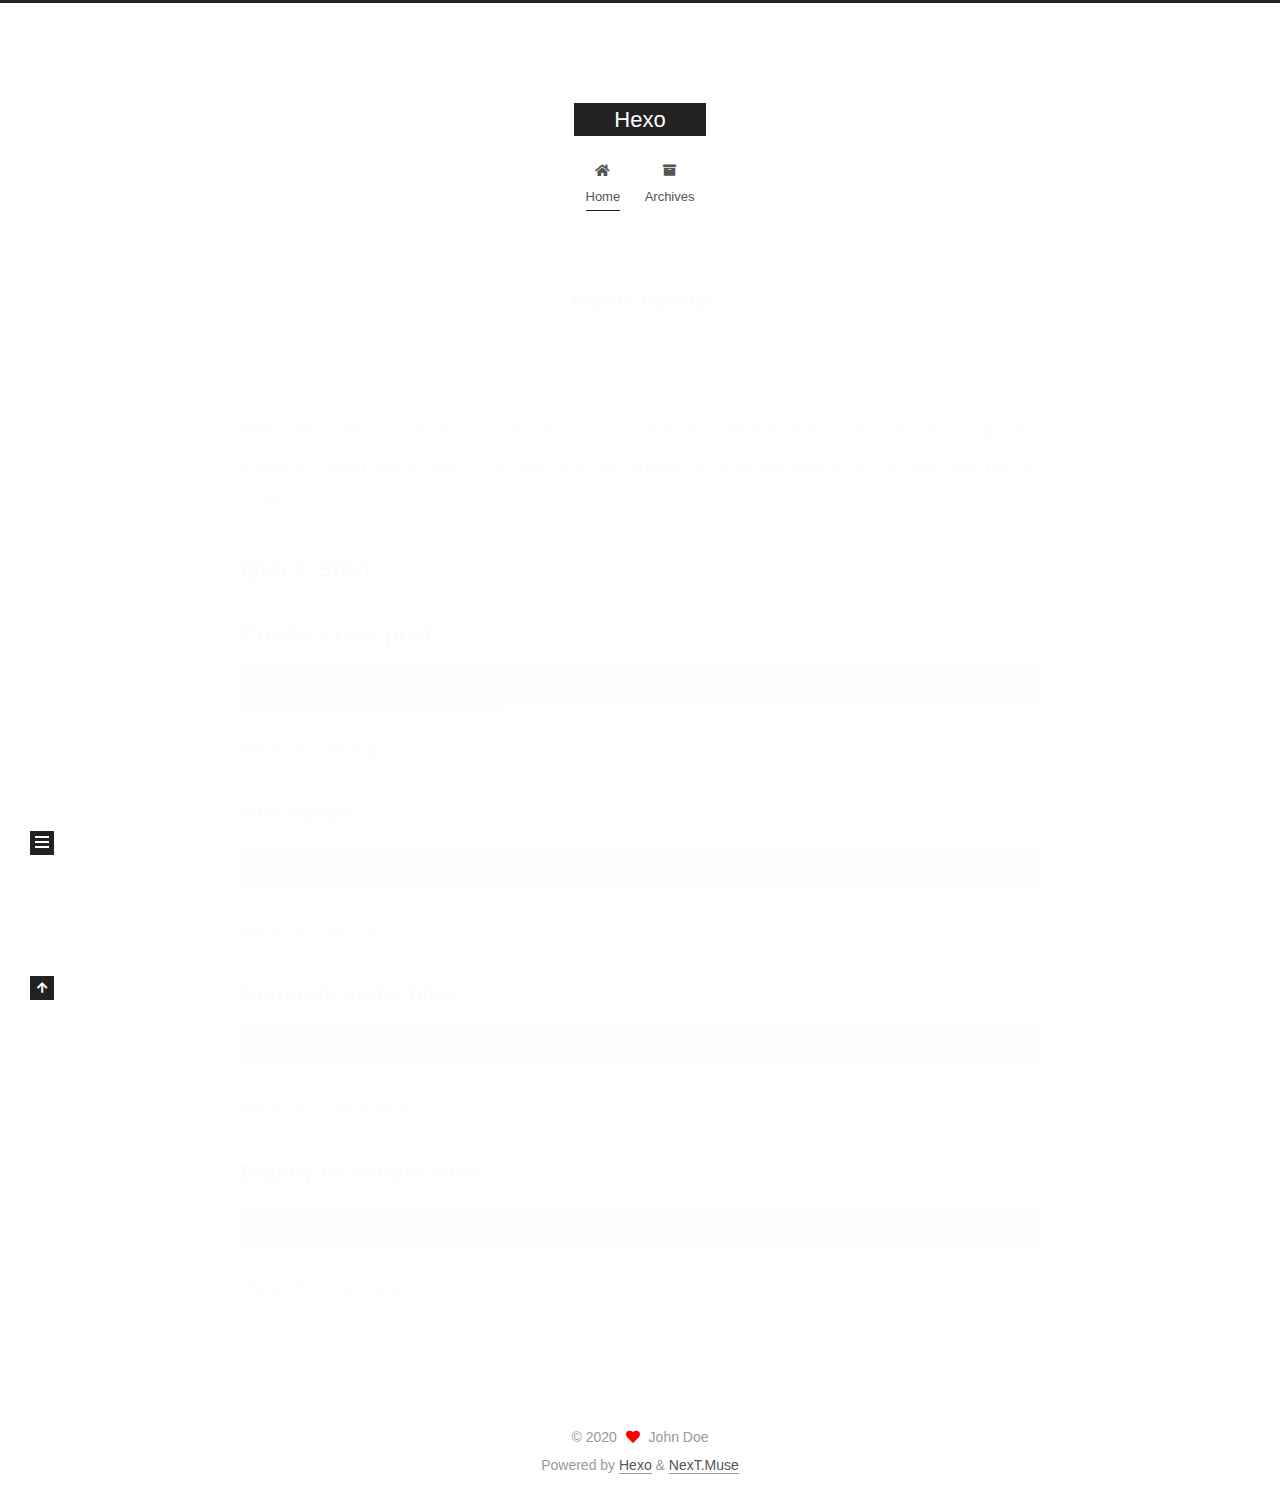
==== commit ca1b3a98: "Site updated: 2020-10-22 16:43:59" ====
--- a/index.html
+++ b/index.html
@@ -1,13 +1,25 @@
 <!DOCTYPE html>
-<html>
+<html lang="en">
 <head>
-  <meta charset="utf-8">
-  
-  <meta name="renderer" content="webkit">
-  <meta http-equiv="X-UA-Compatible" content="IE=edge" >
-  <link rel="dns-prefetch" href="http://example.com">
-  <title>Hexo</title>
-  <meta name="viewport" content="width=device-width, initial-scale=1, maximum-scale=1">
+  <meta charset="UTF-8">
+<meta name="viewport" content="width=device-width, initial-scale=1, maximum-scale=2">
+<meta name="theme-color" content="#222">
+<meta name="generator" content="Hexo 5.2.0">
+  <link rel="apple-touch-icon" sizes="180x180" href="/images/apple-touch-icon-next.png">
+  <link rel="icon" type="image/png" sizes="32x32" href="/images/favicon-32x32-next.png">
+  <link rel="icon" type="image/png" sizes="16x16" href="/images/favicon-16x16-next.png">
+  <link rel="mask-icon" href="/images/logo.svg" color="#222">
+
+<link rel="stylesheet" href="/css/main.css">
+
+
+<link rel="stylesheet" href="/lib/font-awesome/css/all.min.css">
+
+<script id="hexo-configurations">
+    var NexT = window.NexT || {};
+    var CONFIG = {"hostname":"example.com","root":"/","scheme":"Muse","version":"7.8.0","exturl":false,"sidebar":{"position":"left","display":"post","padding":18,"offset":12,"onmobile":false},"copycode":{"enable":false,"show_result":false,"style":null},"back2top":{"enable":true,"sidebar":false,"scrollpercent":false},"bookmark":{"enable":false,"color":"#222","save":"auto"},"fancybox":false,"mediumzoom":false,"lazyload":false,"pangu":false,"comments":{"style":"tabs","active":null,"storage":true,"lazyload":false,"nav":null},"algolia":{"hits":{"per_page":10},"labels":{"input_placeholder":"Search for Posts","hits_empty":"We didn't find any results for the search: ${query}","hits_stats":"${hits} results found in ${time} ms"}},"localsearch":{"enable":false,"trigger":"auto","top_n_per_article":1,"unescape":false,"preload":false},"motion":{"enable":true,"async":false,"transition":{"post_block":"fadeIn","post_header":"slideDownIn","post_body":"slideDownIn","coll_header":"slideLeftIn","sidebar":"slideUpIn"}}};
+  </script>
+
   <meta property="og:type" content="website">
 <meta property="og:title" content="Hexo">
 <meta property="og:url" content="http://example.com/index.html">
@@ -15,164 +27,163 @@
 <meta property="og:locale" content="en_US">
 <meta property="article:author" content="John Doe">
 <meta name="twitter:card" content="summary">
-  
-    <link rel="alternative" href="/atom.xml" title="Hexo" type="application/atom+xml">
-  
-  
-    <link rel="icon" href="/favicon.png">
-  
-  <link rel="stylesheet" type="text/css" href="/./main.0cf68a.css">
-  <style type="text/css">
-  
-    #container.show {
-      background: linear-gradient(200deg,#a0cfe4,#e8c37e);
-    }
+
+<link rel="canonical" href="http://example.com/">
+
+
+<script id="page-configurations">
+  // https://hexo.io/docs/variables.html
+  CONFIG.page = {
+    sidebar: "",
+    isHome : true,
+    isPost : false,
+    lang   : 'en'
+  };
+</script>
+
+  <title>Hexo</title>
+  
+
+
+
+
+
+
+  <noscript>
+  <style>
+  .use-motion .brand,
+  .use-motion .menu-item,
+  .sidebar-inner,
+  .use-motion .post-block,
+  .use-motion .pagination,
+  .use-motion .comments,
+  .use-motion .post-header,
+  .use-motion .post-body,
+  .use-motion .collection-header { opacity: initial; }
+
+  .use-motion .site-title,
+  .use-motion .site-subtitle {
+    opacity: initial;
+    top: initial;
+  }
+
+  .use-motion .logo-line-before i { left: initial; }
+  .use-motion .logo-line-after i { right: initial; }
   </style>
-  
-
-  
-
-<meta name="generator" content="Hexo 5.2.0"></head>
-
-<body>
-  <div id="container" q-class="show:isCtnShow">
-    <canvas id="anm-canvas" class="anm-canvas"></canvas>
-    <div class="left-col" q-class="show:isShow">
+</noscript>
+
+</head>
+
+<body itemscope itemtype="http://schema.org/WebPage">
+  <div class="container use-motion">
+    <div class="headband"></div>
+
+    <header class="header" itemscope itemtype="http://schema.org/WPHeader">
+      <div class="header-inner"><div class="site-brand-container">
+  <div class="site-nav-toggle">
+    <div class="toggle" aria-label="Toggle navigation bar">
+      <span class="toggle-line toggle-line-first"></span>
+      <span class="toggle-line toggle-line-middle"></span>
+      <span class="toggle-line toggle-line-last"></span>
+    </div>
+  </div>
+
+  <div class="site-meta">
+
+    <a href="/" class="brand" rel="start">
+      <span class="logo-line-before"><i></i></span>
+      <h1 class="site-title">Hexo</h1>
+      <span class="logo-line-after"><i></i></span>
+    </a>
+  </div>
+
+  <div class="site-nav-right">
+    <div class="toggle popup-trigger">
+    </div>
+  </div>
+</div>
+
+
+
+
+<nav class="site-nav">
+  <ul id="menu" class="main-menu menu">
+        <li class="menu-item menu-item-home">
+
+    <a href="/" rel="section"><i class="fa fa-home fa-fw"></i>Home</a>
+
+  </li>
+        <li class="menu-item menu-item-archives">
+
+    <a href="/archives/" rel="section"><i class="fa fa-archive fa-fw"></i>Archives</a>
+
+  </li>
+  </ul>
+</nav>
+
+
+
+
+</div>
+    </header>
+
+    
+  <div class="back-to-top">
+    <i class="fa fa-arrow-up"></i>
+    <span>0%</span>
+  </div>
+
+
+    <main class="main">
+      <div class="main-inner">
+        <div class="content-wrap">
+          
+
+          <div class="content index posts-expand">
+            
       
-<div class="overlay" style="background: #4d4d4d"></div>
-<div class="intrude-less">
-	<header id="header" class="inner">
-		<a href="/" class="profilepic">
-			<img src="" class="js-avatar">
-		</a>
-		<hgroup>
-		  <h1 class="header-author"><a href="/"></a></h1>
-		</hgroup>
-		
-
-		<nav class="header-menu">
-			<ul>
-			
-				<li><a href="/">主页</a></li>
-	        
-				<li><a href="/tags/%E9%9A%8F%E7%AC%94/">随笔</a></li>
-	        
-			</ul>
-		</nav>
-		<nav class="header-smart-menu">
-    		
-    			
-    			<a q-on="click: openSlider(e, 'innerArchive')" href="javascript:void(0)">所有文章</a>
-    			
-            
-    			
-    			<a q-on="click: openSlider(e, 'friends')" href="javascript:void(0)">友链</a>
-    			
-            
-    			
-    			<a q-on="click: openSlider(e, 'aboutme')" href="javascript:void(0)">关于我</a>
-    			
-            
-		</nav>
-		<nav class="header-nav">
-			<div class="social">
-				
-					<a class="github" target="_blank" href="#" title="github"><i class="icon-github"></i></a>
-		        
-					<a class="weibo" target="_blank" href="#" title="weibo"><i class="icon-weibo"></i></a>
-		        
-					<a class="rss" target="_blank" href="#" title="rss"><i class="icon-rss"></i></a>
-		        
-					<a class="zhihu" target="_blank" href="#" title="zhihu"><i class="icon-zhihu"></i></a>
-		        
-			</div>
-		</nav>
-	</header>		
-</div>
-
-    </div>
-    <div class="mid-col" q-class="show:isShow,hide:isShow|isFalse">
+  
+  
+  <article itemscope itemtype="http://schema.org/Article" class="post-block" lang="en">
+    <link itemprop="mainEntityOfPage" href="http://example.com/2020/10/21/hello-world/">
+
+    <span hidden itemprop="author" itemscope itemtype="http://schema.org/Person">
+      <meta itemprop="image" content="/images/avatar.gif">
+      <meta itemprop="name" content="John Doe">
+      <meta itemprop="description" content="">
+    </span>
+
+    <span hidden itemprop="publisher" itemscope itemtype="http://schema.org/Organization">
+      <meta itemprop="name" content="Hexo">
+    </span>
+      <header class="post-header">
+        <h2 class="post-title" itemprop="name headline">
+          
+            <a href="/2020/10/21/hello-world/" class="post-title-link" itemprop="url">Hello World</a>
+        </h2>
+
+        <div class="post-meta">
+            <span class="post-meta-item">
+              <span class="post-meta-item-icon">
+                <i class="far fa-calendar"></i>
+              </span>
+              <span class="post-meta-item-text">Posted on</span>
+
+              <time title="Created: 2020-10-21 17:14:17" itemprop="dateCreated datePublished" datetime="2020-10-21T17:14:17+08:00">2020-10-21</time>
+            </span>
+
+          
+
+        </div>
+      </header>
+
+    
+    
+    
+    <div class="post-body" itemprop="articleBody">
+
       
-<nav id="mobile-nav">
-  	<div class="overlay js-overlay" style="background: #4d4d4d"></div>
-	<div class="btnctn js-mobile-btnctn">
-  		<div class="slider-trigger list" q-on="click: openSlider(e)"><i class="icon icon-sort"></i></div>
-	</div>
-	<div class="intrude-less">
-		<header id="header" class="inner">
-			<div class="profilepic">
-				<img src="" class="js-avatar">
-			</div>
-			<hgroup>
-			  <h1 class="header-author js-header-author"></h1>
-			</hgroup>
-			
-			
-			
-				
-			
-				
-			
-			
-			
-			<nav class="header-nav">
-				<div class="social">
-					
-						<a class="github" target="_blank" href="#" title="github"><i class="icon-github"></i></a>
-			        
-						<a class="weibo" target="_blank" href="#" title="weibo"><i class="icon-weibo"></i></a>
-			        
-						<a class="rss" target="_blank" href="#" title="rss"><i class="icon-rss"></i></a>
-			        
-						<a class="zhihu" target="_blank" href="#" title="zhihu"><i class="icon-zhihu"></i></a>
-			        
-				</div>
-			</nav>
-
-			<nav class="header-menu js-header-menu">
-				<ul style="width: 50%">
-				
-				
-					<li style="width: 50%"><a href="/">主页</a></li>
-		        
-					<li style="width: 50%"><a href="/tags/%E9%9A%8F%E7%AC%94/">随笔</a></li>
-		        
-				</ul>
-			</nav>
-		</header>				
-	</div>
-	<div class="mobile-mask" style="display:none" q-show="isShow"></div>
-</nav>
-
-      <div id="wrapper" class="body-wrap">
-        <div class="menu-l">
-          <div class="canvas-wrap">
-            <canvas data-colors="#eaeaea" data-sectionHeight="100" data-contentId="js-content" id="myCanvas1" class="anm-canvas"></canvas>
-          </div>
-          <div id="js-content" class="content-ll">
-            
-  
-    <article id="post-hello-world" class="article article-type-post  article-index" itemscope itemprop="blogPost">
-  <div class="article-inner">
-    
-      <header class="article-header">
-        
-  
-    <h1 itemprop="name">
-      <a class="article-title" href="/2020/10/21/hello-world/">Hello World</a>
-    </h1>
-  
-
-        
-        <a href="/2020/10/21/hello-world/" class="archive-article-date">
-  	<time datetime="2020-10-21T09:14:17.956Z" itemprop="datePublished"><i class="icon-calendar icon"></i>2020-10-21</time>
-</a>
-        
-      </header>
-    
-    <div class="article-entry" itemprop="articleBody">
-      
-        <p>Welcome to <a target="_blank" rel="noopener" href="https://hexo.io/">Hexo</a>! This is your very first post. Check <a target="_blank" rel="noopener" href="https://hexo.io/docs/">documentation</a> for more info. If you get any problems when using Hexo, you can find the answer in <a target="_blank" rel="noopener" href="https://hexo.io/docs/troubleshooting.html">troubleshooting</a> or you can ask me on <a target="_blank" rel="noopener" href="https://github.com/hexojs/hexo/issues">GitHub</a>.</p>
+          <p>Welcome to <a target="_blank" rel="noopener" href="https://hexo.io/">Hexo</a>! This is your very first post. Check <a target="_blank" rel="noopener" href="https://hexo.io/docs/">documentation</a> for more info. If you get any problems when using Hexo, you can find the answer in <a target="_blank" rel="noopener" href="https://hexo.io/docs/troubleshooting.html">troubleshooting</a> or you can ask me on <a target="_blank" rel="noopener" href="https://github.com/hexojs/hexo/issues">GitHub</a>.</p>
 <h2 id="Quick-Start"><a href="#Quick-Start" class="headerlink" title="Quick Start"></a>Quick Start</h2><h3 id="Create-a-new-post"><a href="#Create-a-new-post" class="headerlink" title="Create a new post"></a>Create a new post</h3><figure class="highlight bash"><table><tr><td class="gutter"><pre><span class="line">1</span><br></pre></td><td class="code"><pre><span class="line">$ hexo new <span class="string">&quot;My New Post&quot;</span></span><br></pre></td></tr></table></figure>
 
 <p>More info: <a target="_blank" rel="noopener" href="https://hexo.io/docs/writing.html">Writing</a></p>
@@ -187,292 +198,172 @@
 <p>More info: <a target="_blank" rel="noopener" href="https://hexo.io/docs/one-command-deployment.html">Deployment</a></p>
 
       
-
-      
     </div>
-    <div class="article-info article-info-index">
-      
-      
-      
-
-      
-        <p class="article-more-link">
-          <a class="article-more-a" href="/2020/10/21/hello-world/">展开全文 >></a>
-        </p>
-      
-
-      
-      <div class="clearfix"></div>
+
+    
+    
+    
+      <footer class="post-footer">
+        <div class="post-eof"></div>
+      </footer>
+  </article>
+  
+  
+  
+
+
+  
+
+
+
+          </div>
+          
+
+<script>
+  window.addEventListener('tabs:register', () => {
+    let { activeClass } = CONFIG.comments;
+    if (CONFIG.comments.storage) {
+      activeClass = localStorage.getItem('comments_active') || activeClass;
+    }
+    if (activeClass) {
+      let activeTab = document.querySelector(`a[href="#comment-${activeClass}"]`);
+      if (activeTab) {
+        activeTab.click();
+      }
+    }
+  });
+  if (CONFIG.comments.storage) {
+    window.addEventListener('tabs:click', event => {
+      if (!event.target.matches('.tabs-comment .tab-content .tab-pane')) return;
+      let commentClass = event.target.classList[1];
+      localStorage.setItem('comments_active', commentClass);
+    });
+  }
+</script>
+
+        </div>
+          
+  
+  <div class="toggle sidebar-toggle">
+    <span class="toggle-line toggle-line-first"></span>
+    <span class="toggle-line toggle-line-middle"></span>
+    <span class="toggle-line toggle-line-last"></span>
+  </div>
+
+  <aside class="sidebar">
+    <div class="sidebar-inner">
+
+      <ul class="sidebar-nav motion-element">
+        <li class="sidebar-nav-toc">
+          Table of Contents
+        </li>
+        <li class="sidebar-nav-overview">
+          Overview
+        </li>
+      </ul>
+
+      <!--noindex-->
+      <div class="post-toc-wrap sidebar-panel">
+      </div>
+      <!--/noindex-->
+
+      <div class="site-overview-wrap sidebar-panel">
+        <div class="site-author motion-element" itemprop="author" itemscope itemtype="http://schema.org/Person">
+  <p class="site-author-name" itemprop="name">John Doe</p>
+  <div class="site-description" itemprop="description"></div>
+</div>
+<div class="site-state-wrap motion-element">
+  <nav class="site-state">
+      <div class="site-state-item site-state-posts">
+          <a href="/archives/">
+        
+          <span class="site-state-item-count">1</span>
+          <span class="site-state-item-name">posts</span>
+        </a>
+      </div>
+  </nav>
+</div>
+
+
+
+      </div>
+
     </div>
-  </div>
-</article>
-
-<aside class="wrap-side-operation">
-    <div class="mod-side-operation">
+  </aside>
+  <div id="sidebar-dimmer"></div>
+
+
+      </div>
+    </main>
+
+    <footer class="footer">
+      <div class="footer-inner">
         
-        <div class="jump-container" id="js-jump-container" style="display:none;">
-            <a href="javascript:void(0)" class="mod-side-operation__jump-to-top">
-                <i class="icon-font icon-back"></i>
-            </a>
-            <div id="js-jump-plan-container" class="jump-plan-container" style="top: -11px;">
-                <i class="icon-font icon-plane jump-plane"></i>
-            </div>
-        </div>
+
         
+
+<div class="copyright">
+  
+  &copy; 
+  <span itemprop="copyrightYear">2020</span>
+  <span class="with-love">
+    <i class="fa fa-heart"></i>
+  </span>
+  <span class="author" itemprop="copyrightHolder">John Doe</span>
+</div>
+  <div class="powered-by">Powered by <a href="https://hexo.io/" class="theme-link" rel="noopener" target="_blank">Hexo</a> & <a href="https://muse.theme-next.org/" class="theme-link" rel="noopener" target="_blank">NexT.Muse</a>
+  </div>
+
         
-    </div>
-</aside>
-
-
-
-
-  
-  
-
-
-          </div>
-        </div>
-      </div>
-      <footer id="footer">
-  <div class="outer">
-    <div id="footer-info">
-    	<div class="footer-left">
-    		&copy; 2020 John Doe
-    	</div>
-      	<div class="footer-right">
-      		<a href="http://hexo.io/" target="_blank">Hexo</a>  Theme <a href="https://github.com/litten/hexo-theme-yilia" target="_blank">Yilia</a> by Litten
-      	</div>
-    </div>
-  </div>
-</footer>
-    </div>
-    <script>
-	var yiliaConfig = {
-		mathjax: false,
-		isHome: true,
-		isPost: false,
-		isArchive: false,
-		isTag: false,
-		isCategory: false,
-		open_in_new: false,
-		toc_hide_index: true,
-		root: "/",
-		innerArchive: true,
-		showTags: false
-	}
-</script>
-
-<script>!function(t){function n(e){if(r[e])return r[e].exports;var i=r[e]={exports:{},id:e,loaded:!1};return t[e].call(i.exports,i,i.exports,n),i.loaded=!0,i.exports}var r={};n.m=t,n.c=r,n.p="./",n(0)}([function(t,n,r){r(195),t.exports=r(191)},function(t,n,r){var e=r(3),i=r(52),o=r(27),u=r(28),c=r(53),f="prototype",a=function(t,n,r){var s,l,h,v,p=t&a.F,d=t&a.G,y=t&a.S,g=t&a.P,b=t&a.B,m=d?e:y?e[n]||(e[n]={}):(e[n]||{})[f],x=d?i:i[n]||(i[n]={}),w=x[f]||(x[f]={});d&&(r=n);for(s in r)l=!p&&m&&void 0!==m[s],h=(l?m:r)[s],v=b&&l?c(h,e):g&&"function"==typeof h?c(Function.call,h):h,m&&u(m,s,h,t&a.U),x[s]!=h&&o(x,s,v),g&&w[s]!=h&&(w[s]=h)};e.core=i,a.F=1,a.G=2,a.S=4,a.P=8,a.B=16,a.W=32,a.U=64,a.R=128,t.exports=a},function(t,n,r){var e=r(6);t.exports=function(t){if(!e(t))throw TypeError(t+" is not an object!");return t}},function(t,n){var r=t.exports="undefined"!=typeof window&&window.Math==Math?window:"undefined"!=typeof self&&self.Math==Math?self:Function("return this")();"number"==typeof __g&&(__g=r)},function(t,n){t.exports=function(t){try{return!!t()}catch(t){return!0}}},function(t,n){var r=t.exports="undefined"!=typeof window&&window.Math==Math?window:"undefined"!=typeof self&&self.Math==Math?self:Function("return this")();"number"==typeof __g&&(__g=r)},function(t,n){t.exports=function(t){return"object"==typeof t?null!==t:"function"==typeof t}},function(t,n,r){var e=r(126)("wks"),i=r(76),o=r(3).Symbol,u="function"==typeof o;(t.exports=function(t){return e[t]||(e[t]=u&&o[t]||(u?o:i)("Symbol."+t))}).store=e},function(t,n){var r={}.hasOwnProperty;t.exports=function(t,n){return r.call(t,n)}},function(t,n,r){var e=r(94),i=r(33);t.exports=function(t){return e(i(t))}},function(t,n,r){t.exports=!r(4)(function(){return 7!=Object.defineProperty({},"a",{get:function(){return 7}}).a})},function(t,n,r){var e=r(2),i=r(167),o=r(50),u=Object.defineProperty;n.f=r(10)?Object.defineProperty:function(t,n,r){if(e(t),n=o(n,!0),e(r),i)try{return u(t,n,r)}catch(t){}if("get"in r||"set"in r)throw TypeError("Accessors not supported!");return"value"in r&&(t[n]=r.value),t}},function(t,n,r){t.exports=!r(18)(function(){return 7!=Object.defineProperty({},"a",{get:function(){return 7}}).a})},function(t,n,r){var e=r(14),i=r(22);t.exports=r(12)?function(t,n,r){return e.f(t,n,i(1,r))}:function(t,n,r){return t[n]=r,t}},function(t,n,r){var e=r(20),i=r(58),o=r(42),u=Object.defineProperty;n.f=r(12)?Object.defineProperty:function(t,n,r){if(e(t),n=o(n,!0),e(r),i)try{return u(t,n,r)}catch(t){}if("get"in r||"set"in r)throw TypeError("Accessors not supported!");return"value"in r&&(t[n]=r.value),t}},function(t,n,r){var e=r(40)("wks"),i=r(23),o=r(5).Symbol,u="function"==typeof o;(t.exports=function(t){return e[t]||(e[t]=u&&o[t]||(u?o:i)("Symbol."+t))}).store=e},function(t,n,r){var e=r(67),i=Math.min;t.exports=function(t){return t>0?i(e(t),9007199254740991):0}},function(t,n,r){var e=r(46);t.exports=function(t){return Object(e(t))}},function(t,n){t.exports=function(t){try{return!!t()}catch(t){return!0}}},function(t,n,r){var e=r(63),i=r(34);t.exports=Object.keys||function(t){return e(t,i)}},function(t,n,r){var e=r(21);t.exports=function(t){if(!e(t))throw TypeError(t+" is not an object!");return t}},function(t,n){t.exports=function(t){return"object"==typeof t?null!==t:"function"==typeof t}},function(t,n){t.exports=function(t,n){return{enumerable:!(1&t),configurable:!(2&t),writable:!(4&t),value:n}}},function(t,n){var r=0,e=Math.random();t.exports=function(t){return"Symbol(".concat(void 0===t?"":t,")_",(++r+e).toString(36))}},function(t,n){var r={}.hasOwnProperty;t.exports=function(t,n){return r.call(t,n)}},function(t,n){var r=t.exports={version:"2.4.0"};"number"==typeof __e&&(__e=r)},function(t,n){t.exports=function(t){if("function"!=typeof t)throw TypeError(t+" is not a function!");return t}},function(t,n,r){var e=r(11),i=r(66);t.exports=r(10)?function(t,n,r){return e.f(t,n,i(1,r))}:function(t,n,r){return t[n]=r,t}},function(t,n,r){var e=r(3),i=r(27),o=r(24),u=r(76)("src"),c="toString",f=Function[c],a=(""+f).split(c);r(52).inspectSource=function(t){return f.call(t)},(t.exports=function(t,n,r,c){var f="function"==typeof r;f&&(o(r,"name")||i(r,"name",n)),t[n]!==r&&(f&&(o(r,u)||i(r,u,t[n]?""+t[n]:a.join(String(n)))),t===e?t[n]=r:c?t[n]?t[n]=r:i(t,n,r):(delete t[n],i(t,n,r)))})(Function.prototype,c,function(){return"function"==typeof this&&this[u]||f.call(this)})},function(t,n,r){var e=r(1),i=r(4),o=r(46),u=function(t,n,r,e){var i=String(o(t)),u="<"+n;return""!==r&&(u+=" "+r+'="'+String(e).replace(/"/g,"&quot;")+'"'),u+">"+i+"</"+n+">"};t.exports=function(t,n){var r={};r[t]=n(u),e(e.P+e.F*i(function(){var n=""[t]('"');return n!==n.toLowerCase()||n.split('"').length>3}),"String",r)}},function(t,n,r){var e=r(115),i=r(46);t.exports=function(t){return e(i(t))}},function(t,n,r){var e=r(116),i=r(66),o=r(30),u=r(50),c=r(24),f=r(167),a=Object.getOwnPropertyDescriptor;n.f=r(10)?a:function(t,n){if(t=o(t),n=u(n,!0),f)try{return a(t,n)}catch(t){}if(c(t,n))return i(!e.f.call(t,n),t[n])}},function(t,n,r){var e=r(24),i=r(17),o=r(145)("IE_PROTO"),u=Object.prototype;t.exports=Object.getPrototypeOf||function(t){return t=i(t),e(t,o)?t[o]:"function"==typeof t.constructor&&t instanceof t.constructor?t.constructor.prototype:t instanceof Object?u:null}},function(t,n){t.exports=function(t){if(void 0==t)throw TypeError("Can't call method on  "+t);return t}},function(t,n){t.exports="constructor,hasOwnProperty,isPrototypeOf,propertyIsEnumerable,toLocaleString,toString,valueOf".split(",")},function(t,n){t.exports={}},function(t,n){t.exports=!0},function(t,n){n.f={}.propertyIsEnumerable},function(t,n,r){var e=r(14).f,i=r(8),o=r(15)("toStringTag");t.exports=function(t,n,r){t&&!i(t=r?t:t.prototype,o)&&e(t,o,{configurable:!0,value:n})}},function(t,n,r){var e=r(40)("keys"),i=r(23);t.exports=function(t){return e[t]||(e[t]=i(t))}},function(t,n,r){var e=r(5),i="__core-js_shared__",o=e[i]||(e[i]={});t.exports=function(t){return o[t]||(o[t]={})}},function(t,n){var r=Math.ceil,e=Math.floor;t.exports=function(t){return isNaN(t=+t)?0:(t>0?e:r)(t)}},function(t,n,r){var e=r(21);t.exports=function(t,n){if(!e(t))return t;var r,i;if(n&&"function"==typeof(r=t.toString)&&!e(i=r.call(t)))return i;if("function"==typeof(r=t.valueOf)&&!e(i=r.call(t)))return i;if(!n&&"function"==typeof(r=t.toString)&&!e(i=r.call(t)))return i;throw TypeError("Can't convert object to primitive value")}},function(t,n,r){var e=r(5),i=r(25),o=r(36),u=r(44),c=r(14).f;t.exports=function(t){var n=i.Symbol||(i.Symbol=o?{}:e.Symbol||{});"_"==t.charAt(0)||t in n||c(n,t,{value:u.f(t)})}},function(t,n,r){n.f=r(15)},function(t,n){var r={}.toString;t.exports=function(t){return r.call(t).slice(8,-1)}},function(t,n){t.exports=function(t){if(void 0==t)throw TypeError("Can't call method on  "+t);return t}},function(t,n,r){var e=r(4);t.exports=function(t,n){return!!t&&e(function(){n?t.call(null,function(){},1):t.call(null)})}},function(t,n,r){var e=r(53),i=r(115),o=r(17),u=r(16),c=r(203);t.exports=function(t,n){var r=1==t,f=2==t,a=3==t,s=4==t,l=6==t,h=5==t||l,v=n||c;return function(n,c,p){for(var d,y,g=o(n),b=i(g),m=e(c,p,3),x=u(b.length),w=0,S=r?v(n,x):f?v(n,0):void 0;x>w;w++)if((h||w in b)&&(d=b[w],y=m(d,w,g),t))if(r)S[w]=y;else if(y)switch(t){case 3:return!0;case 5:return d;case 6:return w;case 2:S.push(d)}else if(s)return!1;return l?-1:a||s?s:S}}},function(t,n,r){var e=r(1),i=r(52),o=r(4);t.exports=function(t,n){var r=(i.Object||{})[t]||Object[t],u={};u[t]=n(r),e(e.S+e.F*o(function(){r(1)}),"Object",u)}},function(t,n,r){var e=r(6);t.exports=function(t,n){if(!e(t))return t;var r,i;if(n&&"function"==typeof(r=t.toString)&&!e(i=r.call(t)))return i;if("function"==typeof(r=t.valueOf)&&!e(i=r.call(t)))return i;if(!n&&"function"==typeof(r=t.toString)&&!e(i=r.call(t)))return i;throw TypeError("Can't convert object to primitive value")}},function(t,n,r){var e=r(5),i=r(25),o=r(91),u=r(13),c="prototype",f=function(t,n,r){var a,s,l,h=t&f.F,v=t&f.G,p=t&f.S,d=t&f.P,y=t&f.B,g=t&f.W,b=v?i:i[n]||(i[n]={}),m=b[c],x=v?e:p?e[n]:(e[n]||{})[c];v&&(r=n);for(a in r)(s=!h&&x&&void 0!==x[a])&&a in b||(l=s?x[a]:r[a],b[a]=v&&"function"!=typeof x[a]?r[a]:y&&s?o(l,e):g&&x[a]==l?function(t){var n=function(n,r,e){if(this instanceof t){switch(arguments.length){case 0:return new t;case 1:return new t(n);case 2:return new t(n,r)}return new t(n,r,e)}return t.apply(this,arguments)};return n[c]=t[c],n}(l):d&&"function"==typeof l?o(Function.call,l):l,d&&((b.virtual||(b.virtual={}))[a]=l,t&f.R&&m&&!m[a]&&u(m,a,l)))};f.F=1,f.G=2,f.S=4,f.P=8,f.B=16,f.W=32,f.U=64,f.R=128,t.exports=f},function(t,n){var r=t.exports={version:"2.4.0"};"number"==typeof __e&&(__e=r)},function(t,n,r){var e=r(26);t.exports=function(t,n,r){if(e(t),void 0===n)return t;switch(r){case 1:return function(r){return t.call(n,r)};case 2:return function(r,e){return t.call(n,r,e)};case 3:return function(r,e,i){return t.call(n,r,e,i)}}return function(){return t.apply(n,arguments)}}},function(t,n,r){var e=r(183),i=r(1),o=r(126)("metadata"),u=o.store||(o.store=new(r(186))),c=function(t,n,r){var i=u.get(t);if(!i){if(!r)return;u.set(t,i=new e)}var o=i.get(n);if(!o){if(!r)return;i.set(n,o=new e)}return o},f=function(t,n,r){var e=c(n,r,!1);return void 0!==e&&e.has(t)},a=function(t,n,r){var e=c(n,r,!1);return void 0===e?void 0:e.get(t)},s=function(t,n,r,e){c(r,e,!0).set(t,n)},l=function(t,n){var r=c(t,n,!1),e=[];return r&&r.forEach(function(t,n){e.push(n)}),e},h=function(t){return void 0===t||"symbol"==typeof t?t:String(t)},v=function(t){i(i.S,"Reflect",t)};t.exports={store:u,map:c,has:f,get:a,set:s,keys:l,key:h,exp:v}},function(t,n,r){"use strict";if(r(10)){var e=r(69),i=r(3),o=r(4),u=r(1),c=r(127),f=r(152),a=r(53),s=r(68),l=r(66),h=r(27),v=r(73),p=r(67),d=r(16),y=r(75),g=r(50),b=r(24),m=r(180),x=r(114),w=r(6),S=r(17),_=r(137),O=r(70),E=r(32),P=r(71).f,j=r(154),F=r(76),M=r(7),A=r(48),N=r(117),T=r(146),I=r(155),k=r(80),L=r(123),R=r(74),C=r(130),D=r(160),U=r(11),W=r(31),G=U.f,B=W.f,V=i.RangeError,z=i.TypeError,q=i.Uint8Array,K="ArrayBuffer",J="Shared"+K,Y="BYTES_PER_ELEMENT",H="prototype",$=Array[H],X=f.ArrayBuffer,Q=f.DataView,Z=A(0),tt=A(2),nt=A(3),rt=A(4),et=A(5),it=A(6),ot=N(!0),ut=N(!1),ct=I.values,ft=I.keys,at=I.entries,st=$.lastIndexOf,lt=$.reduce,ht=$.reduceRight,vt=$.join,pt=$.sort,dt=$.slice,yt=$.toString,gt=$.toLocaleString,bt=M("iterator"),mt=M("toStringTag"),xt=F("typed_constructor"),wt=F("def_constructor"),St=c.CONSTR,_t=c.TYPED,Ot=c.VIEW,Et="Wrong length!",Pt=A(1,function(t,n){return Tt(T(t,t[wt]),n)}),jt=o(function(){return 1===new q(new Uint16Array([1]).buffer)[0]}),Ft=!!q&&!!q[H].set&&o(function(){new q(1).set({})}),Mt=function(t,n){if(void 0===t)throw z(Et);var r=+t,e=d(t);if(n&&!m(r,e))throw V(Et);return e},At=function(t,n){var r=p(t);if(r<0||r%n)throw V("Wrong offset!");return r},Nt=function(t){if(w(t)&&_t in t)return t;throw z(t+" is not a typed array!")},Tt=function(t,n){if(!(w(t)&&xt in t))throw z("It is not a typed array constructor!");return new t(n)},It=function(t,n){return kt(T(t,t[wt]),n)},kt=function(t,n){for(var r=0,e=n.length,i=Tt(t,e);e>r;)i[r]=n[r++];return i},Lt=function(t,n,r){G(t,n,{get:function(){return this._d[r]}})},Rt=function(t){var n,r,e,i,o,u,c=S(t),f=arguments.length,s=f>1?arguments[1]:void 0,l=void 0!==s,h=j(c);if(void 0!=h&&!_(h)){for(u=h.call(c),e=[],n=0;!(o=u.next()).done;n++)e.push(o.value);c=e}for(l&&f>2&&(s=a(s,arguments[2],2)),n=0,r=d(c.length),i=Tt(this,r);r>n;n++)i[n]=l?s(c[n],n):c[n];return i},Ct=function(){for(var t=0,n=arguments.length,r=Tt(this,n);n>t;)r[t]=arguments[t++];return r},Dt=!!q&&o(function(){gt.call(new q(1))}),Ut=function(){return gt.apply(Dt?dt.call(Nt(this)):Nt(this),arguments)},Wt={copyWithin:function(t,n){return D.call(Nt(this),t,n,arguments.length>2?arguments[2]:void 0)},every:function(t){return rt(Nt(this),t,arguments.length>1?arguments[1]:void 0)},fill:function(t){return C.apply(Nt(this),arguments)},filter:function(t){return It(this,tt(Nt(this),t,arguments.length>1?arguments[1]:void 0))},find:function(t){return et(Nt(this),t,arguments.length>1?arguments[1]:void 0)},findIndex:function(t){return it(Nt(this),t,arguments.length>1?arguments[1]:void 0)},forEach:function(t){Z(Nt(this),t,arguments.length>1?arguments[1]:void 0)},indexOf:function(t){return ut(Nt(this),t,arguments.length>1?arguments[1]:void 0)},includes:function(t){return ot(Nt(this),t,arguments.length>1?arguments[1]:void 0)},join:function(t){return vt.apply(Nt(this),arguments)},lastIndexOf:function(t){return st.apply(Nt(this),arguments)},map:function(t){return Pt(Nt(this),t,arguments.length>1?arguments[1]:void 0)},reduce:function(t){return lt.apply(Nt(this),arguments)},reduceRight:function(t){return ht.apply(Nt(this),arguments)},reverse:function(){for(var t,n=this,r=Nt(n).length,e=Math.floor(r/2),i=0;i<e;)t=n[i],n[i++]=n[--r],n[r]=t;return n},some:function(t){return nt(Nt(this),t,arguments.length>1?arguments[1]:void 0)},sort:function(t){return pt.call(Nt(this),t)},subarray:function(t,n){var r=Nt(this),e=r.length,i=y(t,e);return new(T(r,r[wt]))(r.buffer,r.byteOffset+i*r.BYTES_PER_ELEMENT,d((void 0===n?e:y(n,e))-i))}},Gt=function(t,n){return It(this,dt.call(Nt(this),t,n))},Bt=function(t){Nt(this);var n=At(arguments[1],1),r=this.length,e=S(t),i=d(e.length),o=0;if(i+n>r)throw V(Et);for(;o<i;)this[n+o]=e[o++]},Vt={entries:function(){return at.call(Nt(this))},keys:function(){return ft.call(Nt(this))},values:function(){return ct.call(Nt(this))}},zt=function(t,n){return w(t)&&t[_t]&&"symbol"!=typeof n&&n in t&&String(+n)==String(n)},qt=function(t,n){return zt(t,n=g(n,!0))?l(2,t[n]):B(t,n)},Kt=function(t,n,r){return!(zt(t,n=g(n,!0))&&w(r)&&b(r,"value"))||b(r,"get")||b(r,"set")||r.configurable||b(r,"writable")&&!r.writable||b(r,"enumerable")&&!r.enumerable?G(t,n,r):(t[n]=r.value,t)};St||(W.f=qt,U.f=Kt),u(u.S+u.F*!St,"Object",{getOwnPropertyDescriptor:qt,defineProperty:Kt}),o(function(){yt.call({})})&&(yt=gt=function(){return vt.call(this)});var Jt=v({},Wt);v(Jt,Vt),h(Jt,bt,Vt.values),v(Jt,{slice:Gt,set:Bt,constructor:function(){},toString:yt,toLocaleString:Ut}),Lt(Jt,"buffer","b"),Lt(Jt,"byteOffset","o"),Lt(Jt,"byteLength","l"),Lt(Jt,"length","e"),G(Jt,mt,{get:function(){return this[_t]}}),t.exports=function(t,n,r,f){f=!!f;var a=t+(f?"Clamped":"")+"Array",l="Uint8Array"!=a,v="get"+t,p="set"+t,y=i[a],g=y||{},b=y&&E(y),m=!y||!c.ABV,S={},_=y&&y[H],j=function(t,r){var e=t._d;return e.v[v](r*n+e.o,jt)},F=function(t,r,e){var i=t._d;f&&(e=(e=Math.round(e))<0?0:e>255?255:255&e),i.v[p](r*n+i.o,e,jt)},M=function(t,n){G(t,n,{get:function(){return j(this,n)},set:function(t){return F(this,n,t)},enumerable:!0})};m?(y=r(function(t,r,e,i){s(t,y,a,"_d");var o,u,c,f,l=0,v=0;if(w(r)){if(!(r instanceof X||(f=x(r))==K||f==J))return _t in r?kt(y,r):Rt.call(y,r);o=r,v=At(e,n);var p=r.byteLength;if(void 0===i){if(p%n)throw V(Et);if((u=p-v)<0)throw V(Et)}else if((u=d(i)*n)+v>p)throw V(Et);c=u/n}else c=Mt(r,!0),u=c*n,o=new X(u);for(h(t,"_d",{b:o,o:v,l:u,e:c,v:new Q(o)});l<c;)M(t,l++)}),_=y[H]=O(Jt),h(_,"constructor",y)):L(function(t){new y(null),new y(t)},!0)||(y=r(function(t,r,e,i){s(t,y,a);var o;return w(r)?r instanceof X||(o=x(r))==K||o==J?void 0!==i?new g(r,At(e,n),i):void 0!==e?new g(r,At(e,n)):new g(r):_t in r?kt(y,r):Rt.call(y,r):new g(Mt(r,l))}),Z(b!==Function.prototype?P(g).concat(P(b)):P(g),function(t){t in y||h(y,t,g[t])}),y[H]=_,e||(_.constructor=y));var A=_[bt],N=!!A&&("values"==A.name||void 0==A.name),T=Vt.values;h(y,xt,!0),h(_,_t,a),h(_,Ot,!0),h(_,wt,y),(f?new y(1)[mt]==a:mt in _)||G(_,mt,{get:function(){return a}}),S[a]=y,u(u.G+u.W+u.F*(y!=g),S),u(u.S,a,{BYTES_PER_ELEMENT:n,from:Rt,of:Ct}),Y in _||h(_,Y,n),u(u.P,a,Wt),R(a),u(u.P+u.F*Ft,a,{set:Bt}),u(u.P+u.F*!N,a,Vt),u(u.P+u.F*(_.toString!=yt),a,{toString:yt}),u(u.P+u.F*o(function(){new y(1).slice()}),a,{slice:Gt}),u(u.P+u.F*(o(function(){return[1,2].toLocaleString()!=new y([1,2]).toLocaleString()})||!o(function(){_.toLocaleString.call([1,2])})),a,{toLocaleString:Ut}),k[a]=N?A:T,e||N||h(_,bt,T)}}else t.exports=function(){}},function(t,n){var r={}.toString;t.exports=function(t){return r.call(t).slice(8,-1)}},function(t,n,r){var e=r(21),i=r(5).document,o=e(i)&&e(i.createElement);t.exports=function(t){return o?i.createElement(t):{}}},function(t,n,r){t.exports=!r(12)&&!r(18)(function(){return 7!=Object.defineProperty(r(57)("div"),"a",{get:function(){return 7}}).a})},function(t,n,r){"use strict";var e=r(36),i=r(51),o=r(64),u=r(13),c=r(8),f=r(35),a=r(96),s=r(38),l=r(103),h=r(15)("iterator"),v=!([].keys&&"next"in[].keys()),p="keys",d="values",y=function(){return this};t.exports=function(t,n,r,g,b,m,x){a(r,n,g);var w,S,_,O=function(t){if(!v&&t in F)return F[t];switch(t){case p:case d:return function(){return new r(this,t)}}return function(){return new r(this,t)}},E=n+" Iterator",P=b==d,j=!1,F=t.prototype,M=F[h]||F["@@iterator"]||b&&F[b],A=M||O(b),N=b?P?O("entries"):A:void 0,T="Array"==n?F.entries||M:M;if(T&&(_=l(T.call(new t)))!==Object.prototype&&(s(_,E,!0),e||c(_,h)||u(_,h,y)),P&&M&&M.name!==d&&(j=!0,A=function(){return M.call(this)}),e&&!x||!v&&!j&&F[h]||u(F,h,A),f[n]=A,f[E]=y,b)if(w={values:P?A:O(d),keys:m?A:O(p),entries:N},x)for(S in w)S in F||o(F,S,w[S]);else i(i.P+i.F*(v||j),n,w);return w}},function(t,n,r){var e=r(20),i=r(100),o=r(34),u=r(39)("IE_PROTO"),c=function(){},f="prototype",a=function(){var t,n=r(57)("iframe"),e=o.length;for(n.style.display="none",r(93).appendChild(n),n.src="javascript:",t=n.contentWindow.document,t.open(),t.write("<script>document.F=Object<\/script>"),t.close(),a=t.F;e--;)delete a[f][o[e]];return a()};t.exports=Object.create||function(t,n){var r;return null!==t?(c[f]=e(t),r=new c,c[f]=null,r[u]=t):r=a(),void 0===n?r:i(r,n)}},function(t,n,r){var e=r(63),i=r(34).concat("length","prototype");n.f=Object.getOwnPropertyNames||function(t){return e(t,i)}},function(t,n){n.f=Object.getOwnPropertySymbols},function(t,n,r){var e=r(8),i=r(9),o=r(90)(!1),u=r(39)("IE_PROTO");t.exports=function(t,n){var r,c=i(t),f=0,a=[];for(r in c)r!=u&&e(c,r)&&a.push(r);for(;n.length>f;)e(c,r=n[f++])&&(~o(a,r)||a.push(r));return a}},function(t,n,r){t.exports=r(13)},function(t,n,r){var e=r(76)("meta"),i=r(6),o=r(24),u=r(11).f,c=0,f=Object.isExtensible||function(){return!0},a=!r(4)(function(){return f(Object.preventExtensions({}))}),s=function(t){u(t,e,{value:{i:"O"+ ++c,w:{}}})},l=function(t,n){if(!i(t))return"symbol"==typeof t?t:("string"==typeof t?"S":"P")+t;if(!o(t,e)){if(!f(t))return"F";if(!n)return"E";s(t)}return t[e].i},h=function(t,n){if(!o(t,e)){if(!f(t))return!0;if(!n)return!1;s(t)}return t[e].w},v=function(t){return a&&p.NEED&&f(t)&&!o(t,e)&&s(t),t},p=t.exports={KEY:e,NEED:!1,fastKey:l,getWeak:h,onFreeze:v}},function(t,n){t.exports=function(t,n){return{enumerable:!(1&t),configurable:!(2&t),writable:!(4&t),value:n}}},function(t,n){var r=Math.ceil,e=Math.floor;t.exports=function(t){return isNaN(t=+t)?0:(t>0?e:r)(t)}},function(t,n){t.exports=function(t,n,r,e){if(!(t instanceof n)||void 0!==e&&e in t)throw TypeError(r+": incorrect invocation!");return t}},function(t,n){t.exports=!1},function(t,n,r){var e=r(2),i=r(173),o=r(133),u=r(145)("IE_PROTO"),c=function(){},f="prototype",a=function(){var t,n=r(132)("iframe"),e=o.length;for(n.style.display="none",r(135).appendChild(n),n.src="javascript:",t=n.contentWindow.document,t.open(),t.write("<script>document.F=Object<\/script>"),t.close(),a=t.F;e--;)delete a[f][o[e]];return a()};t.exports=Object.create||function(t,n){var r;return null!==t?(c[f]=e(t),r=new c,c[f]=null,r[u]=t):r=a(),void 0===n?r:i(r,n)}},function(t,n,r){var e=r(175),i=r(133).concat("length","prototype");n.f=Object.getOwnPropertyNames||function(t){return e(t,i)}},function(t,n,r){var e=r(175),i=r(133);t.exports=Object.keys||function(t){return e(t,i)}},function(t,n,r){var e=r(28);t.exports=function(t,n,r){for(var i in n)e(t,i,n[i],r);return t}},function(t,n,r){"use strict";var e=r(3),i=r(11),o=r(10),u=r(7)("species");t.exports=function(t){var n=e[t];o&&n&&!n[u]&&i.f(n,u,{configurable:!0,get:function(){return this}})}},function(t,n,r){var e=r(67),i=Math.max,o=Math.min;t.exports=function(t,n){return t=e(t),t<0?i(t+n,0):o(t,n)}},function(t,n){var r=0,e=Math.random();t.exports=function(t){return"Symbol(".concat(void 0===t?"":t,")_",(++r+e).toString(36))}},function(t,n,r){var e=r(33);t.exports=function(t){return Object(e(t))}},function(t,n,r){var e=r(7)("unscopables"),i=Array.prototype;void 0==i[e]&&r(27)(i,e,{}),t.exports=function(t){i[e][t]=!0}},function(t,n,r){var e=r(53),i=r(169),o=r(137),u=r(2),c=r(16),f=r(154),a={},s={},n=t.exports=function(t,n,r,l,h){var v,p,d,y,g=h?function(){return t}:f(t),b=e(r,l,n?2:1),m=0;if("function"!=typeof g)throw TypeError(t+" is not iterable!");if(o(g)){for(v=c(t.length);v>m;m++)if((y=n?b(u(p=t[m])[0],p[1]):b(t[m]))===a||y===s)return y}else for(d=g.call(t);!(p=d.next()).done;)if((y=i(d,b,p.value,n))===a||y===s)return y};n.BREAK=a,n.RETURN=s},function(t,n){t.exports={}},function(t,n,r){var e=r(11).f,i=r(24),o=r(7)("toStringTag");t.exports=function(t,n,r){t&&!i(t=r?t:t.prototype,o)&&e(t,o,{configurable:!0,value:n})}},function(t,n,r){var e=r(1),i=r(46),o=r(4),u=r(150),c="["+u+"]",f="​-",a=RegExp("^"+c+c+"*"),s=RegExp(c+c+"*$"),l=function(t,n,r){var i={},c=o(function(){return!!u[t]()||f[t]()!=f}),a=i[t]=c?n(h):u[t];r&&(i[r]=a),e(e.P+e.F*c,"String",i)},h=l.trim=function(t,n){return t=String(i(t)),1&n&&(t=t.replace(a,"")),2&n&&(t=t.replace(s,"")),t};t.exports=l},function(t,n,r){t.exports={default:r(86),__esModule:!0}},function(t,n,r){t.exports={default:r(87),__esModule:!0}},function(t,n,r){"use strict";function e(t){return t&&t.__esModule?t:{default:t}}n.__esModule=!0;var i=r(84),o=e(i),u=r(83),c=e(u),f="function"==typeof c.default&&"symbol"==typeof o.default?function(t){return typeof t}:function(t){return t&&"function"==typeof c.default&&t.constructor===c.default&&t!==c.default.prototype?"symbol":typeof t};n.default="function"==typeof c.default&&"symbol"===f(o.default)?function(t){return void 0===t?"undefined":f(t)}:function(t){return t&&"function"==typeof c.default&&t.constructor===c.default&&t!==c.default.prototype?"symbol":void 0===t?"undefined":f(t)}},function(t,n,r){r(110),r(108),r(111),r(112),t.exports=r(25).Symbol},function(t,n,r){r(109),r(113),t.exports=r(44).f("iterator")},function(t,n){t.exports=function(t){if("function"!=typeof t)throw TypeError(t+" is not a function!");return t}},function(t,n){t.exports=function(){}},function(t,n,r){var e=r(9),i=r(106),o=r(105);t.exports=function(t){return function(n,r,u){var c,f=e(n),a=i(f.length),s=o(u,a);if(t&&r!=r){for(;a>s;)if((c=f[s++])!=c)return!0}else for(;a>s;s++)if((t||s in f)&&f[s]===r)return t||s||0;return!t&&-1}}},function(t,n,r){var e=r(88);t.exports=function(t,n,r){if(e(t),void 0===n)return t;switch(r){case 1:return function(r){return t.call(n,r)};case 2:return function(r,e){return t.call(n,r,e)};case 3:return function(r,e,i){return t.call(n,r,e,i)}}return function(){return t.apply(n,arguments)}}},function(t,n,r){var e=r(19),i=r(62),o=r(37);t.exports=function(t){var n=e(t),r=i.f;if(r)for(var u,c=r(t),f=o.f,a=0;c.length>a;)f.call(t,u=c[a++])&&n.push(u);return n}},function(t,n,r){t.exports=r(5).document&&document.documentElement},function(t,n,r){var e=r(56);t.exports=Object("z").propertyIsEnumerable(0)?Object:function(t){return"String"==e(t)?t.split(""):Object(t)}},function(t,n,r){var e=r(56);t.exports=Array.isArray||function(t){return"Array"==e(t)}},function(t,n,r){"use strict";var e=r(60),i=r(22),o=r(38),u={};r(13)(u,r(15)("iterator"),function(){return this}),t.exports=function(t,n,r){t.prototype=e(u,{next:i(1,r)}),o(t,n+" Iterator")}},function(t,n){t.exports=function(t,n){return{value:n,done:!!t}}},function(t,n,r){var e=r(19),i=r(9);t.exports=function(t,n){for(var r,o=i(t),u=e(o),c=u.length,f=0;c>f;)if(o[r=u[f++]]===n)return r}},function(t,n,r){var e=r(23)("meta"),i=r(21),o=r(8),u=r(14).f,c=0,f=Object.isExtensible||function(){return!0},a=!r(18)(function(){return f(Object.preventExtensions({}))}),s=function(t){u(t,e,{value:{i:"O"+ ++c,w:{}}})},l=function(t,n){if(!i(t))return"symbol"==typeof t?t:("string"==typeof t?"S":"P")+t;if(!o(t,e)){if(!f(t))return"F";if(!n)return"E";s(t)}return t[e].i},h=function(t,n){if(!o(t,e)){if(!f(t))return!0;if(!n)return!1;s(t)}return t[e].w},v=function(t){return a&&p.NEED&&f(t)&&!o(t,e)&&s(t),t},p=t.exports={KEY:e,NEED:!1,fastKey:l,getWeak:h,onFreeze:v}},function(t,n,r){var e=r(14),i=r(20),o=r(19);t.exports=r(12)?Object.defineProperties:function(t,n){i(t);for(var r,u=o(n),c=u.length,f=0;c>f;)e.f(t,r=u[f++],n[r]);return t}},function(t,n,r){var e=r(37),i=r(22),o=r(9),u=r(42),c=r(8),f=r(58),a=Object.getOwnPropertyDescriptor;n.f=r(12)?a:function(t,n){if(t=o(t),n=u(n,!0),f)try{return a(t,n)}catch(t){}if(c(t,n))return i(!e.f.call(t,n),t[n])}},function(t,n,r){var e=r(9),i=r(61).f,o={}.toString,u="object"==typeof window&&window&&Object.getOwnPropertyNames?Object.getOwnPropertyNames(window):[],c=function(t){try{return i(t)}catch(t){return u.slice()}};t.exports.f=function(t){return u&&"[object Window]"==o.call(t)?c(t):i(e(t))}},function(t,n,r){var e=r(8),i=r(77),o=r(39)("IE_PROTO"),u=Object.prototype;t.exports=Object.getPrototypeOf||function(t){return t=i(t),e(t,o)?t[o]:"function"==typeof t.constructor&&t instanceof t.constructor?t.constructor.prototype:t instanceof Object?u:null}},function(t,n,r){var e=r(41),i=r(33);t.exports=function(t){return function(n,r){var o,u,c=String(i(n)),f=e(r),a=c.length;return f<0||f>=a?t?"":void 0:(o=c.charCodeAt(f),o<55296||o>56319||f+1===a||(u=c.charCodeAt(f+1))<56320||u>57343?t?c.charAt(f):o:t?c.slice(f,f+2):u-56320+(o-55296<<10)+65536)}}},function(t,n,r){var e=r(41),i=Math.max,o=Math.min;t.exports=function(t,n){return t=e(t),t<0?i(t+n,0):o(t,n)}},function(t,n,r){var e=r(41),i=Math.min;t.exports=function(t){return t>0?i(e(t),9007199254740991):0}},function(t,n,r){"use strict";var e=r(89),i=r(97),o=r(35),u=r(9);t.exports=r(59)(Array,"Array",function(t,n){this._t=u(t),this._i=0,this._k=n},function(){var t=this._t,n=this._k,r=this._i++;return!t||r>=t.length?(this._t=void 0,i(1)):"keys"==n?i(0,r):"values"==n?i(0,t[r]):i(0,[r,t[r]])},"values"),o.Arguments=o.Array,e("keys"),e("values"),e("entries")},function(t,n){},function(t,n,r){"use strict";var e=r(104)(!0);r(59)(String,"String",function(t){this._t=String(t),this._i=0},function(){var t,n=this._t,r=this._i;return r>=n.length?{value:void 0,done:!0}:(t=e(n,r),this._i+=t.length,{value:t,done:!1})})},function(t,n,r){"use strict";var e=r(5),i=r(8),o=r(12),u=r(51),c=r(64),f=r(99).KEY,a=r(18),s=r(40),l=r(38),h=r(23),v=r(15),p=r(44),d=r(43),y=r(98),g=r(92),b=r(95),m=r(20),x=r(9),w=r(42),S=r(22),_=r(60),O=r(102),E=r(101),P=r(14),j=r(19),F=E.f,M=P.f,A=O.f,N=e.Symbol,T=e.JSON,I=T&&T.stringify,k="prototype",L=v("_hidden"),R=v("toPrimitive"),C={}.propertyIsEnumerable,D=s("symbol-registry"),U=s("symbols"),W=s("op-symbols"),G=Object[k],B="function"==typeof N,V=e.QObject,z=!V||!V[k]||!V[k].findChild,q=o&&a(function(){return 7!=_(M({},"a",{get:function(){return M(this,"a",{value:7}).a}})).a})?function(t,n,r){var e=F(G,n);e&&delete G[n],M(t,n,r),e&&t!==G&&M(G,n,e)}:M,K=function(t){var n=U[t]=_(N[k]);return n._k=t,n},J=B&&"symbol"==typeof N.iterator?function(t){return"symbol"==typeof t}:function(t){return t instanceof N},Y=function(t,n,r){return t===G&&Y(W,n,r),m(t),n=w(n,!0),m(r),i(U,n)?(r.enumerable?(i(t,L)&&t[L][n]&&(t[L][n]=!1),r=_(r,{enumerable:S(0,!1)})):(i(t,L)||M(t,L,S(1,{})),t[L][n]=!0),q(t,n,r)):M(t,n,r)},H=function(t,n){m(t);for(var r,e=g(n=x(n)),i=0,o=e.length;o>i;)Y(t,r=e[i++],n[r]);return t},$=function(t,n){return void 0===n?_(t):H(_(t),n)},X=function(t){var n=C.call(this,t=w(t,!0));return!(this===G&&i(U,t)&&!i(W,t))&&(!(n||!i(this,t)||!i(U,t)||i(this,L)&&this[L][t])||n)},Q=function(t,n){if(t=x(t),n=w(n,!0),t!==G||!i(U,n)||i(W,n)){var r=F(t,n);return!r||!i(U,n)||i(t,L)&&t[L][n]||(r.enumerable=!0),r}},Z=function(t){for(var n,r=A(x(t)),e=[],o=0;r.length>o;)i(U,n=r[o++])||n==L||n==f||e.push(n);return e},tt=function(t){for(var n,r=t===G,e=A(r?W:x(t)),o=[],u=0;e.length>u;)!i(U,n=e[u++])||r&&!i(G,n)||o.push(U[n]);return o};B||(N=function(){if(this instanceof N)throw TypeError("Symbol is not a constructor!");var t=h(arguments.length>0?arguments[0]:void 0),n=function(r){this===G&&n.call(W,r),i(this,L)&&i(this[L],t)&&(this[L][t]=!1),q(this,t,S(1,r))};return o&&z&&q(G,t,{configurable:!0,set:n}),K(t)},c(N[k],"toString",function(){return this._k}),E.f=Q,P.f=Y,r(61).f=O.f=Z,r(37).f=X,r(62).f=tt,o&&!r(36)&&c(G,"propertyIsEnumerable",X,!0),p.f=function(t){return K(v(t))}),u(u.G+u.W+u.F*!B,{Symbol:N});for(var nt="hasInstance,isConcatSpreadable,iterator,match,replace,search,species,split,toPrimitive,toStringTag,unscopables".split(","),rt=0;nt.length>rt;)v(nt[rt++]);for(var nt=j(v.store),rt=0;nt.length>rt;)d(nt[rt++]);u(u.S+u.F*!B,"Symbol",{for:function(t){return i(D,t+="")?D[t]:D[t]=N(t)},keyFor:function(t){if(J(t))return y(D,t);throw TypeError(t+" is not a symbol!")},useSetter:function(){z=!0},useSimple:function(){z=!1}}),u(u.S+u.F*!B,"Object",{create:$,defineProperty:Y,defineProperties:H,getOwnPropertyDescriptor:Q,getOwnPropertyNames:Z,getOwnPropertySymbols:tt}),T&&u(u.S+u.F*(!B||a(function(){var t=N();return"[null]"!=I([t])||"{}"!=I({a:t})||"{}"!=I(Object(t))})),"JSON",{stringify:function(t){if(void 0!==t&&!J(t)){for(var n,r,e=[t],i=1;arguments.length>i;)e.push(arguments[i++]);return n=e[1],"function"==typeof n&&(r=n),!r&&b(n)||(n=function(t,n){if(r&&(n=r.call(this,t,n)),!J(n))return n}),e[1]=n,I.apply(T,e)}}}),N[k][R]||r(13)(N[k],R,N[k].valueOf),l(N,"Symbol"),l(Math,"Math",!0),l(e.JSON,"JSON",!0)},function(t,n,r){r(43)("asyncIterator")},function(t,n,r){r(43)("observable")},function(t,n,r){r(107);for(var e=r(5),i=r(13),o=r(35),u=r(15)("toStringTag"),c=["NodeList","DOMTokenList","MediaList","StyleSheetList","CSSRuleList"],f=0;f<5;f++){var a=c[f],s=e[a],l=s&&s.prototype;l&&!l[u]&&i(l,u,a),o[a]=o.Array}},function(t,n,r){var e=r(45),i=r(7)("toStringTag"),o="Arguments"==e(function(){return arguments}()),u=function(t,n){try{return t[n]}catch(t){}};t.exports=function(t){var n,r,c;return void 0===t?"Undefined":null===t?"Null":"string"==typeof(r=u(n=Object(t),i))?r:o?e(n):"Object"==(c=e(n))&&"function"==typeof n.callee?"Arguments":c}},function(t,n,r){var e=r(45);t.exports=Object("z").propertyIsEnumerable(0)?Object:function(t){return"String"==e(t)?t.split(""):Object(t)}},function(t,n){n.f={}.propertyIsEnumerable},function(t,n,r){var e=r(30),i=r(16),o=r(75);t.exports=function(t){return function(n,r,u){var c,f=e(n),a=i(f.length),s=o(u,a);if(t&&r!=r){for(;a>s;)if((c=f[s++])!=c)return!0}else for(;a>s;s++)if((t||s in f)&&f[s]===r)return t||s||0;return!t&&-1}}},function(t,n,r){"use strict";var e=r(3),i=r(1),o=r(28),u=r(73),c=r(65),f=r(79),a=r(68),s=r(6),l=r(4),h=r(123),v=r(81),p=r(136);t.exports=function(t,n,r,d,y,g){var b=e[t],m=b,x=y?"set":"add",w=m&&m.prototype,S={},_=function(t){var n=w[t];o(w,t,"delete"==t?function(t){return!(g&&!s(t))&&n.call(this,0===t?0:t)}:"has"==t?function(t){return!(g&&!s(t))&&n.call(this,0===t?0:t)}:"get"==t?function(t){return g&&!s(t)?void 0:n.call(this,0===t?0:t)}:"add"==t?function(t){return n.call(this,0===t?0:t),this}:function(t,r){return n.call(this,0===t?0:t,r),this})};if("function"==typeof m&&(g||w.forEach&&!l(function(){(new m).entries().next()}))){var O=new m,E=O[x](g?{}:-0,1)!=O,P=l(function(){O.has(1)}),j=h(function(t){new m(t)}),F=!g&&l(function(){for(var t=new m,n=5;n--;)t[x](n,n);return!t.has(-0)});j||(m=n(function(n,r){a(n,m,t);var e=p(new b,n,m);return void 0!=r&&f(r,y,e[x],e),e}),m.prototype=w,w.constructor=m),(P||F)&&(_("delete"),_("has"),y&&_("get")),(F||E)&&_(x),g&&w.clear&&delete w.clear}else m=d.getConstructor(n,t,y,x),u(m.prototype,r),c.NEED=!0;return v(m,t),S[t]=m,i(i.G+i.W+i.F*(m!=b),S),g||d.setStrong(m,t,y),m}},function(t,n,r){"use strict";var e=r(27),i=r(28),o=r(4),u=r(46),c=r(7);t.exports=function(t,n,r){var f=c(t),a=r(u,f,""[t]),s=a[0],l=a[1];o(function(){var n={};return n[f]=function(){return 7},7!=""[t](n)})&&(i(String.prototype,t,s),e(RegExp.prototype,f,2==n?function(t,n){return l.call(t,this,n)}:function(t){return l.call(t,this)}))}
-},function(t,n,r){"use strict";var e=r(2);t.exports=function(){var t=e(this),n="";return t.global&&(n+="g"),t.ignoreCase&&(n+="i"),t.multiline&&(n+="m"),t.unicode&&(n+="u"),t.sticky&&(n+="y"),n}},function(t,n){t.exports=function(t,n,r){var e=void 0===r;switch(n.length){case 0:return e?t():t.call(r);case 1:return e?t(n[0]):t.call(r,n[0]);case 2:return e?t(n[0],n[1]):t.call(r,n[0],n[1]);case 3:return e?t(n[0],n[1],n[2]):t.call(r,n[0],n[1],n[2]);case 4:return e?t(n[0],n[1],n[2],n[3]):t.call(r,n[0],n[1],n[2],n[3])}return t.apply(r,n)}},function(t,n,r){var e=r(6),i=r(45),o=r(7)("match");t.exports=function(t){var n;return e(t)&&(void 0!==(n=t[o])?!!n:"RegExp"==i(t))}},function(t,n,r){var e=r(7)("iterator"),i=!1;try{var o=[7][e]();o.return=function(){i=!0},Array.from(o,function(){throw 2})}catch(t){}t.exports=function(t,n){if(!n&&!i)return!1;var r=!1;try{var o=[7],u=o[e]();u.next=function(){return{done:r=!0}},o[e]=function(){return u},t(o)}catch(t){}return r}},function(t,n,r){t.exports=r(69)||!r(4)(function(){var t=Math.random();__defineSetter__.call(null,t,function(){}),delete r(3)[t]})},function(t,n){n.f=Object.getOwnPropertySymbols},function(t,n,r){var e=r(3),i="__core-js_shared__",o=e[i]||(e[i]={});t.exports=function(t){return o[t]||(o[t]={})}},function(t,n,r){for(var e,i=r(3),o=r(27),u=r(76),c=u("typed_array"),f=u("view"),a=!(!i.ArrayBuffer||!i.DataView),s=a,l=0,h="Int8Array,Uint8Array,Uint8ClampedArray,Int16Array,Uint16Array,Int32Array,Uint32Array,Float32Array,Float64Array".split(",");l<9;)(e=i[h[l++]])?(o(e.prototype,c,!0),o(e.prototype,f,!0)):s=!1;t.exports={ABV:a,CONSTR:s,TYPED:c,VIEW:f}},function(t,n){"use strict";var r={versions:function(){var t=window.navigator.userAgent;return{trident:t.indexOf("Trident")>-1,presto:t.indexOf("Presto")>-1,webKit:t.indexOf("AppleWebKit")>-1,gecko:t.indexOf("Gecko")>-1&&-1==t.indexOf("KHTML"),mobile:!!t.match(/AppleWebKit.*Mobile.*/),ios:!!t.match(/\(i[^;]+;( U;)? CPU.+Mac OS X/),android:t.indexOf("Android")>-1||t.indexOf("Linux")>-1,iPhone:t.indexOf("iPhone")>-1||t.indexOf("Mac")>-1,iPad:t.indexOf("iPad")>-1,webApp:-1==t.indexOf("Safari"),weixin:-1==t.indexOf("MicroMessenger")}}()};t.exports=r},function(t,n,r){"use strict";var e=r(85),i=function(t){return t&&t.__esModule?t:{default:t}}(e),o=function(){function t(t,n,e){return n||e?String.fromCharCode(n||e):r[t]||t}function n(t){return e[t]}var r={"&quot;":'"',"&lt;":"<","&gt;":">","&amp;":"&","&nbsp;":" "},e={};for(var u in r)e[r[u]]=u;return r["&apos;"]="'",e["'"]="&#39;",{encode:function(t){return t?(""+t).replace(/['<> "&]/g,n).replace(/\r?\n/g,"<br/>").replace(/\s/g,"&nbsp;"):""},decode:function(n){return n?(""+n).replace(/<br\s*\/?>/gi,"\n").replace(/&quot;|&lt;|&gt;|&amp;|&nbsp;|&apos;|&#(\d+);|&#(\d+)/g,t).replace(/\u00a0/g," "):""},encodeBase16:function(t){if(!t)return t;t+="";for(var n=[],r=0,e=t.length;e>r;r++)n.push(t.charCodeAt(r).toString(16).toUpperCase());return n.join("")},encodeBase16forJSON:function(t){if(!t)return t;t=t.replace(/[\u4E00-\u9FBF]/gi,function(t){return escape(t).replace("%u","\\u")});for(var n=[],r=0,e=t.length;e>r;r++)n.push(t.charCodeAt(r).toString(16).toUpperCase());return n.join("")},decodeBase16:function(t){if(!t)return t;t+="";for(var n=[],r=0,e=t.length;e>r;r+=2)n.push(String.fromCharCode("0x"+t.slice(r,r+2)));return n.join("")},encodeObject:function(t){if(t instanceof Array)for(var n=0,r=t.length;r>n;n++)t[n]=o.encodeObject(t[n]);else if("object"==(void 0===t?"undefined":(0,i.default)(t)))for(var e in t)t[e]=o.encodeObject(t[e]);else if("string"==typeof t)return o.encode(t);return t},loadScript:function(t){var n=document.createElement("script");document.getElementsByTagName("body")[0].appendChild(n),n.setAttribute("src",t)},addLoadEvent:function(t){var n=window.onload;"function"!=typeof window.onload?window.onload=t:window.onload=function(){n(),t()}}}}();t.exports=o},function(t,n,r){"use strict";var e=r(17),i=r(75),o=r(16);t.exports=function(t){for(var n=e(this),r=o(n.length),u=arguments.length,c=i(u>1?arguments[1]:void 0,r),f=u>2?arguments[2]:void 0,a=void 0===f?r:i(f,r);a>c;)n[c++]=t;return n}},function(t,n,r){"use strict";var e=r(11),i=r(66);t.exports=function(t,n,r){n in t?e.f(t,n,i(0,r)):t[n]=r}},function(t,n,r){var e=r(6),i=r(3).document,o=e(i)&&e(i.createElement);t.exports=function(t){return o?i.createElement(t):{}}},function(t,n){t.exports="constructor,hasOwnProperty,isPrototypeOf,propertyIsEnumerable,toLocaleString,toString,valueOf".split(",")},function(t,n,r){var e=r(7)("match");t.exports=function(t){var n=/./;try{"/./"[t](n)}catch(r){try{return n[e]=!1,!"/./"[t](n)}catch(t){}}return!0}},function(t,n,r){t.exports=r(3).document&&document.documentElement},function(t,n,r){var e=r(6),i=r(144).set;t.exports=function(t,n,r){var o,u=n.constructor;return u!==r&&"function"==typeof u&&(o=u.prototype)!==r.prototype&&e(o)&&i&&i(t,o),t}},function(t,n,r){var e=r(80),i=r(7)("iterator"),o=Array.prototype;t.exports=function(t){return void 0!==t&&(e.Array===t||o[i]===t)}},function(t,n,r){var e=r(45);t.exports=Array.isArray||function(t){return"Array"==e(t)}},function(t,n,r){"use strict";var e=r(70),i=r(66),o=r(81),u={};r(27)(u,r(7)("iterator"),function(){return this}),t.exports=function(t,n,r){t.prototype=e(u,{next:i(1,r)}),o(t,n+" Iterator")}},function(t,n,r){"use strict";var e=r(69),i=r(1),o=r(28),u=r(27),c=r(24),f=r(80),a=r(139),s=r(81),l=r(32),h=r(7)("iterator"),v=!([].keys&&"next"in[].keys()),p="keys",d="values",y=function(){return this};t.exports=function(t,n,r,g,b,m,x){a(r,n,g);var w,S,_,O=function(t){if(!v&&t in F)return F[t];switch(t){case p:case d:return function(){return new r(this,t)}}return function(){return new r(this,t)}},E=n+" Iterator",P=b==d,j=!1,F=t.prototype,M=F[h]||F["@@iterator"]||b&&F[b],A=M||O(b),N=b?P?O("entries"):A:void 0,T="Array"==n?F.entries||M:M;if(T&&(_=l(T.call(new t)))!==Object.prototype&&(s(_,E,!0),e||c(_,h)||u(_,h,y)),P&&M&&M.name!==d&&(j=!0,A=function(){return M.call(this)}),e&&!x||!v&&!j&&F[h]||u(F,h,A),f[n]=A,f[E]=y,b)if(w={values:P?A:O(d),keys:m?A:O(p),entries:N},x)for(S in w)S in F||o(F,S,w[S]);else i(i.P+i.F*(v||j),n,w);return w}},function(t,n){var r=Math.expm1;t.exports=!r||r(10)>22025.465794806718||r(10)<22025.465794806718||-2e-17!=r(-2e-17)?function(t){return 0==(t=+t)?t:t>-1e-6&&t<1e-6?t+t*t/2:Math.exp(t)-1}:r},function(t,n){t.exports=Math.sign||function(t){return 0==(t=+t)||t!=t?t:t<0?-1:1}},function(t,n,r){var e=r(3),i=r(151).set,o=e.MutationObserver||e.WebKitMutationObserver,u=e.process,c=e.Promise,f="process"==r(45)(u);t.exports=function(){var t,n,r,a=function(){var e,i;for(f&&(e=u.domain)&&e.exit();t;){i=t.fn,t=t.next;try{i()}catch(e){throw t?r():n=void 0,e}}n=void 0,e&&e.enter()};if(f)r=function(){u.nextTick(a)};else if(o){var s=!0,l=document.createTextNode("");new o(a).observe(l,{characterData:!0}),r=function(){l.data=s=!s}}else if(c&&c.resolve){var h=c.resolve();r=function(){h.then(a)}}else r=function(){i.call(e,a)};return function(e){var i={fn:e,next:void 0};n&&(n.next=i),t||(t=i,r()),n=i}}},function(t,n,r){var e=r(6),i=r(2),o=function(t,n){if(i(t),!e(n)&&null!==n)throw TypeError(n+": can't set as prototype!")};t.exports={set:Object.setPrototypeOf||("__proto__"in{}?function(t,n,e){try{e=r(53)(Function.call,r(31).f(Object.prototype,"__proto__").set,2),e(t,[]),n=!(t instanceof Array)}catch(t){n=!0}return function(t,r){return o(t,r),n?t.__proto__=r:e(t,r),t}}({},!1):void 0),check:o}},function(t,n,r){var e=r(126)("keys"),i=r(76);t.exports=function(t){return e[t]||(e[t]=i(t))}},function(t,n,r){var e=r(2),i=r(26),o=r(7)("species");t.exports=function(t,n){var r,u=e(t).constructor;return void 0===u||void 0==(r=e(u)[o])?n:i(r)}},function(t,n,r){var e=r(67),i=r(46);t.exports=function(t){return function(n,r){var o,u,c=String(i(n)),f=e(r),a=c.length;return f<0||f>=a?t?"":void 0:(o=c.charCodeAt(f),o<55296||o>56319||f+1===a||(u=c.charCodeAt(f+1))<56320||u>57343?t?c.charAt(f):o:t?c.slice(f,f+2):u-56320+(o-55296<<10)+65536)}}},function(t,n,r){var e=r(122),i=r(46);t.exports=function(t,n,r){if(e(n))throw TypeError("String#"+r+" doesn't accept regex!");return String(i(t))}},function(t,n,r){"use strict";var e=r(67),i=r(46);t.exports=function(t){var n=String(i(this)),r="",o=e(t);if(o<0||o==1/0)throw RangeError("Count can't be negative");for(;o>0;(o>>>=1)&&(n+=n))1&o&&(r+=n);return r}},function(t,n){t.exports="\t\n\v\f\r   ᠎             　\u2028\u2029\ufeff"},function(t,n,r){var e,i,o,u=r(53),c=r(121),f=r(135),a=r(132),s=r(3),l=s.process,h=s.setImmediate,v=s.clearImmediate,p=s.MessageChannel,d=0,y={},g="onreadystatechange",b=function(){var t=+this;if(y.hasOwnProperty(t)){var n=y[t];delete y[t],n()}},m=function(t){b.call(t.data)};h&&v||(h=function(t){for(var n=[],r=1;arguments.length>r;)n.push(arguments[r++]);return y[++d]=function(){c("function"==typeof t?t:Function(t),n)},e(d),d},v=function(t){delete y[t]},"process"==r(45)(l)?e=function(t){l.nextTick(u(b,t,1))}:p?(i=new p,o=i.port2,i.port1.onmessage=m,e=u(o.postMessage,o,1)):s.addEventListener&&"function"==typeof postMessage&&!s.importScripts?(e=function(t){s.postMessage(t+"","*")},s.addEventListener("message",m,!1)):e=g in a("script")?function(t){f.appendChild(a("script"))[g]=function(){f.removeChild(this),b.call(t)}}:function(t){setTimeout(u(b,t,1),0)}),t.exports={set:h,clear:v}},function(t,n,r){"use strict";var e=r(3),i=r(10),o=r(69),u=r(127),c=r(27),f=r(73),a=r(4),s=r(68),l=r(67),h=r(16),v=r(71).f,p=r(11).f,d=r(130),y=r(81),g="ArrayBuffer",b="DataView",m="prototype",x="Wrong length!",w="Wrong index!",S=e[g],_=e[b],O=e.Math,E=e.RangeError,P=e.Infinity,j=S,F=O.abs,M=O.pow,A=O.floor,N=O.log,T=O.LN2,I="buffer",k="byteLength",L="byteOffset",R=i?"_b":I,C=i?"_l":k,D=i?"_o":L,U=function(t,n,r){var e,i,o,u=Array(r),c=8*r-n-1,f=(1<<c)-1,a=f>>1,s=23===n?M(2,-24)-M(2,-77):0,l=0,h=t<0||0===t&&1/t<0?1:0;for(t=F(t),t!=t||t===P?(i=t!=t?1:0,e=f):(e=A(N(t)/T),t*(o=M(2,-e))<1&&(e--,o*=2),t+=e+a>=1?s/o:s*M(2,1-a),t*o>=2&&(e++,o/=2),e+a>=f?(i=0,e=f):e+a>=1?(i=(t*o-1)*M(2,n),e+=a):(i=t*M(2,a-1)*M(2,n),e=0));n>=8;u[l++]=255&i,i/=256,n-=8);for(e=e<<n|i,c+=n;c>0;u[l++]=255&e,e/=256,c-=8);return u[--l]|=128*h,u},W=function(t,n,r){var e,i=8*r-n-1,o=(1<<i)-1,u=o>>1,c=i-7,f=r-1,a=t[f--],s=127&a;for(a>>=7;c>0;s=256*s+t[f],f--,c-=8);for(e=s&(1<<-c)-1,s>>=-c,c+=n;c>0;e=256*e+t[f],f--,c-=8);if(0===s)s=1-u;else{if(s===o)return e?NaN:a?-P:P;e+=M(2,n),s-=u}return(a?-1:1)*e*M(2,s-n)},G=function(t){return t[3]<<24|t[2]<<16|t[1]<<8|t[0]},B=function(t){return[255&t]},V=function(t){return[255&t,t>>8&255]},z=function(t){return[255&t,t>>8&255,t>>16&255,t>>24&255]},q=function(t){return U(t,52,8)},K=function(t){return U(t,23,4)},J=function(t,n,r){p(t[m],n,{get:function(){return this[r]}})},Y=function(t,n,r,e){var i=+r,o=l(i);if(i!=o||o<0||o+n>t[C])throw E(w);var u=t[R]._b,c=o+t[D],f=u.slice(c,c+n);return e?f:f.reverse()},H=function(t,n,r,e,i,o){var u=+r,c=l(u);if(u!=c||c<0||c+n>t[C])throw E(w);for(var f=t[R]._b,a=c+t[D],s=e(+i),h=0;h<n;h++)f[a+h]=s[o?h:n-h-1]},$=function(t,n){s(t,S,g);var r=+n,e=h(r);if(r!=e)throw E(x);return e};if(u.ABV){if(!a(function(){new S})||!a(function(){new S(.5)})){S=function(t){return new j($(this,t))};for(var X,Q=S[m]=j[m],Z=v(j),tt=0;Z.length>tt;)(X=Z[tt++])in S||c(S,X,j[X]);o||(Q.constructor=S)}var nt=new _(new S(2)),rt=_[m].setInt8;nt.setInt8(0,2147483648),nt.setInt8(1,2147483649),!nt.getInt8(0)&&nt.getInt8(1)||f(_[m],{setInt8:function(t,n){rt.call(this,t,n<<24>>24)},setUint8:function(t,n){rt.call(this,t,n<<24>>24)}},!0)}else S=function(t){var n=$(this,t);this._b=d.call(Array(n),0),this[C]=n},_=function(t,n,r){s(this,_,b),s(t,S,b);var e=t[C],i=l(n);if(i<0||i>e)throw E("Wrong offset!");if(r=void 0===r?e-i:h(r),i+r>e)throw E(x);this[R]=t,this[D]=i,this[C]=r},i&&(J(S,k,"_l"),J(_,I,"_b"),J(_,k,"_l"),J(_,L,"_o")),f(_[m],{getInt8:function(t){return Y(this,1,t)[0]<<24>>24},getUint8:function(t){return Y(this,1,t)[0]},getInt16:function(t){var n=Y(this,2,t,arguments[1]);return(n[1]<<8|n[0])<<16>>16},getUint16:function(t){var n=Y(this,2,t,arguments[1]);return n[1]<<8|n[0]},getInt32:function(t){return G(Y(this,4,t,arguments[1]))},getUint32:function(t){return G(Y(this,4,t,arguments[1]))>>>0},getFloat32:function(t){return W(Y(this,4,t,arguments[1]),23,4)},getFloat64:function(t){return W(Y(this,8,t,arguments[1]),52,8)},setInt8:function(t,n){H(this,1,t,B,n)},setUint8:function(t,n){H(this,1,t,B,n)},setInt16:function(t,n){H(this,2,t,V,n,arguments[2])},setUint16:function(t,n){H(this,2,t,V,n,arguments[2])},setInt32:function(t,n){H(this,4,t,z,n,arguments[2])},setUint32:function(t,n){H(this,4,t,z,n,arguments[2])},setFloat32:function(t,n){H(this,4,t,K,n,arguments[2])},setFloat64:function(t,n){H(this,8,t,q,n,arguments[2])}});y(S,g),y(_,b),c(_[m],u.VIEW,!0),n[g]=S,n[b]=_},function(t,n,r){var e=r(3),i=r(52),o=r(69),u=r(182),c=r(11).f;t.exports=function(t){var n=i.Symbol||(i.Symbol=o?{}:e.Symbol||{});"_"==t.charAt(0)||t in n||c(n,t,{value:u.f(t)})}},function(t,n,r){var e=r(114),i=r(7)("iterator"),o=r(80);t.exports=r(52).getIteratorMethod=function(t){if(void 0!=t)return t[i]||t["@@iterator"]||o[e(t)]}},function(t,n,r){"use strict";var e=r(78),i=r(170),o=r(80),u=r(30);t.exports=r(140)(Array,"Array",function(t,n){this._t=u(t),this._i=0,this._k=n},function(){var t=this._t,n=this._k,r=this._i++;return!t||r>=t.length?(this._t=void 0,i(1)):"keys"==n?i(0,r):"values"==n?i(0,t[r]):i(0,[r,t[r]])},"values"),o.Arguments=o.Array,e("keys"),e("values"),e("entries")},function(t,n){function r(t,n){t.classList?t.classList.add(n):t.className+=" "+n}t.exports=r},function(t,n){function r(t,n){if(t.classList)t.classList.remove(n);else{var r=new RegExp("(^|\\b)"+n.split(" ").join("|")+"(\\b|$)","gi");t.className=t.className.replace(r," ")}}t.exports=r},function(t,n){function r(){throw new Error("setTimeout has not been defined")}function e(){throw new Error("clearTimeout has not been defined")}function i(t){if(s===setTimeout)return setTimeout(t,0);if((s===r||!s)&&setTimeout)return s=setTimeout,setTimeout(t,0);try{return s(t,0)}catch(n){try{return s.call(null,t,0)}catch(n){return s.call(this,t,0)}}}function o(t){if(l===clearTimeout)return clearTimeout(t);if((l===e||!l)&&clearTimeout)return l=clearTimeout,clearTimeout(t);try{return l(t)}catch(n){try{return l.call(null,t)}catch(n){return l.call(this,t)}}}function u(){d&&v&&(d=!1,v.length?p=v.concat(p):y=-1,p.length&&c())}function c(){if(!d){var t=i(u);d=!0;for(var n=p.length;n;){for(v=p,p=[];++y<n;)v&&v[y].run();y=-1,n=p.length}v=null,d=!1,o(t)}}function f(t,n){this.fun=t,this.array=n}function a(){}var s,l,h=t.exports={};!function(){try{s="function"==typeof setTimeout?setTimeout:r}catch(t){s=r}try{l="function"==typeof clearTimeout?clearTimeout:e}catch(t){l=e}}();var v,p=[],d=!1,y=-1;h.nextTick=function(t){var n=new Array(arguments.length-1);if(arguments.length>1)for(var r=1;r<arguments.length;r++)n[r-1]=arguments[r];p.push(new f(t,n)),1!==p.length||d||i(c)},f.prototype.run=function(){this.fun.apply(null,this.array)},h.title="browser",h.browser=!0,h.env={},h.argv=[],h.version="",h.versions={},h.on=a,h.addListener=a,h.once=a,h.off=a,h.removeListener=a,h.removeAllListeners=a,h.emit=a,h.prependListener=a,h.prependOnceListener=a,h.listeners=function(t){return[]},h.binding=function(t){throw new Error("process.binding is not supported")},h.cwd=function(){return"/"},h.chdir=function(t){throw new Error("process.chdir is not supported")},h.umask=function(){return 0}},function(t,n,r){var e=r(45);t.exports=function(t,n){if("number"!=typeof t&&"Number"!=e(t))throw TypeError(n);return+t}},function(t,n,r){"use strict";var e=r(17),i=r(75),o=r(16);t.exports=[].copyWithin||function(t,n){var r=e(this),u=o(r.length),c=i(t,u),f=i(n,u),a=arguments.length>2?arguments[2]:void 0,s=Math.min((void 0===a?u:i(a,u))-f,u-c),l=1;for(f<c&&c<f+s&&(l=-1,f+=s-1,c+=s-1);s-- >0;)f in r?r[c]=r[f]:delete r[c],c+=l,f+=l;return r}},function(t,n,r){var e=r(79);t.exports=function(t,n){var r=[];return e(t,!1,r.push,r,n),r}},function(t,n,r){var e=r(26),i=r(17),o=r(115),u=r(16);t.exports=function(t,n,r,c,f){e(n);var a=i(t),s=o(a),l=u(a.length),h=f?l-1:0,v=f?-1:1;if(r<2)for(;;){if(h in s){c=s[h],h+=v;break}if(h+=v,f?h<0:l<=h)throw TypeError("Reduce of empty array with no initial value")}for(;f?h>=0:l>h;h+=v)h in s&&(c=n(c,s[h],h,a));return c}},function(t,n,r){"use strict";var e=r(26),i=r(6),o=r(121),u=[].slice,c={},f=function(t,n,r){if(!(n in c)){for(var e=[],i=0;i<n;i++)e[i]="a["+i+"]";c[n]=Function("F,a","return new F("+e.join(",")+")")}return c[n](t,r)};t.exports=Function.bind||function(t){var n=e(this),r=u.call(arguments,1),c=function(){var e=r.concat(u.call(arguments));return this instanceof c?f(n,e.length,e):o(n,e,t)};return i(n.prototype)&&(c.prototype=n.prototype),c}},function(t,n,r){"use strict";var e=r(11).f,i=r(70),o=r(73),u=r(53),c=r(68),f=r(46),a=r(79),s=r(140),l=r(170),h=r(74),v=r(10),p=r(65).fastKey,d=v?"_s":"size",y=function(t,n){var r,e=p(n);if("F"!==e)return t._i[e];for(r=t._f;r;r=r.n)if(r.k==n)return r};t.exports={getConstructor:function(t,n,r,s){var l=t(function(t,e){c(t,l,n,"_i"),t._i=i(null),t._f=void 0,t._l=void 0,t[d]=0,void 0!=e&&a(e,r,t[s],t)});return o(l.prototype,{clear:function(){for(var t=this,n=t._i,r=t._f;r;r=r.n)r.r=!0,r.p&&(r.p=r.p.n=void 0),delete n[r.i];t._f=t._l=void 0,t[d]=0},delete:function(t){var n=this,r=y(n,t);if(r){var e=r.n,i=r.p;delete n._i[r.i],r.r=!0,i&&(i.n=e),e&&(e.p=i),n._f==r&&(n._f=e),n._l==r&&(n._l=i),n[d]--}return!!r},forEach:function(t){c(this,l,"forEach");for(var n,r=u(t,arguments.length>1?arguments[1]:void 0,3);n=n?n.n:this._f;)for(r(n.v,n.k,this);n&&n.r;)n=n.p},has:function(t){return!!y(this,t)}}),v&&e(l.prototype,"size",{get:function(){return f(this[d])}}),l},def:function(t,n,r){var e,i,o=y(t,n);return o?o.v=r:(t._l=o={i:i=p(n,!0),k:n,v:r,p:e=t._l,n:void 0,r:!1},t._f||(t._f=o),e&&(e.n=o),t[d]++,"F"!==i&&(t._i[i]=o)),t},getEntry:y,setStrong:function(t,n,r){s(t,n,function(t,n){this._t=t,this._k=n,this._l=void 0},function(){for(var t=this,n=t._k,r=t._l;r&&r.r;)r=r.p;return t._t&&(t._l=r=r?r.n:t._t._f)?"keys"==n?l(0,r.k):"values"==n?l(0,r.v):l(0,[r.k,r.v]):(t._t=void 0,l(1))},r?"entries":"values",!r,!0),h(n)}}},function(t,n,r){var e=r(114),i=r(161);t.exports=function(t){return function(){if(e(this)!=t)throw TypeError(t+"#toJSON isn't generic");return i(this)}}},function(t,n,r){"use strict";var e=r(73),i=r(65).getWeak,o=r(2),u=r(6),c=r(68),f=r(79),a=r(48),s=r(24),l=a(5),h=a(6),v=0,p=function(t){return t._l||(t._l=new d)},d=function(){this.a=[]},y=function(t,n){return l(t.a,function(t){return t[0]===n})};d.prototype={get:function(t){var n=y(this,t);if(n)return n[1]},has:function(t){return!!y(this,t)},set:function(t,n){var r=y(this,t);r?r[1]=n:this.a.push([t,n])},delete:function(t){var n=h(this.a,function(n){return n[0]===t});return~n&&this.a.splice(n,1),!!~n}},t.exports={getConstructor:function(t,n,r,o){var a=t(function(t,e){c(t,a,n,"_i"),t._i=v++,t._l=void 0,void 0!=e&&f(e,r,t[o],t)});return e(a.prototype,{delete:function(t){if(!u(t))return!1;var n=i(t);return!0===n?p(this).delete(t):n&&s(n,this._i)&&delete n[this._i]},has:function(t){if(!u(t))return!1;var n=i(t);return!0===n?p(this).has(t):n&&s(n,this._i)}}),a},def:function(t,n,r){var e=i(o(n),!0);return!0===e?p(t).set(n,r):e[t._i]=r,t},ufstore:p}},function(t,n,r){t.exports=!r(10)&&!r(4)(function(){return 7!=Object.defineProperty(r(132)("div"),"a",{get:function(){return 7}}).a})},function(t,n,r){var e=r(6),i=Math.floor;t.exports=function(t){return!e(t)&&isFinite(t)&&i(t)===t}},function(t,n,r){var e=r(2);t.exports=function(t,n,r,i){try{return i?n(e(r)[0],r[1]):n(r)}catch(n){var o=t.return;throw void 0!==o&&e(o.call(t)),n}}},function(t,n){t.exports=function(t,n){return{value:n,done:!!t}}},function(t,n){t.exports=Math.log1p||function(t){return(t=+t)>-1e-8&&t<1e-8?t-t*t/2:Math.log(1+t)}},function(t,n,r){"use strict";var e=r(72),i=r(125),o=r(116),u=r(17),c=r(115),f=Object.assign;t.exports=!f||r(4)(function(){var t={},n={},r=Symbol(),e="abcdefghijklmnopqrst";return t[r]=7,e.split("").forEach(function(t){n[t]=t}),7!=f({},t)[r]||Object.keys(f({},n)).join("")!=e})?function(t,n){for(var r=u(t),f=arguments.length,a=1,s=i.f,l=o.f;f>a;)for(var h,v=c(arguments[a++]),p=s?e(v).concat(s(v)):e(v),d=p.length,y=0;d>y;)l.call(v,h=p[y++])&&(r[h]=v[h]);return r}:f},function(t,n,r){var e=r(11),i=r(2),o=r(72);t.exports=r(10)?Object.defineProperties:function(t,n){i(t);for(var r,u=o(n),c=u.length,f=0;c>f;)e.f(t,r=u[f++],n[r]);return t}},function(t,n,r){var e=r(30),i=r(71).f,o={}.toString,u="object"==typeof window&&window&&Object.getOwnPropertyNames?Object.getOwnPropertyNames(window):[],c=function(t){try{return i(t)}catch(t){return u.slice()}};t.exports.f=function(t){return u&&"[object Window]"==o.call(t)?c(t):i(e(t))}},function(t,n,r){var e=r(24),i=r(30),o=r(117)(!1),u=r(145)("IE_PROTO");t.exports=function(t,n){var r,c=i(t),f=0,a=[];for(r in c)r!=u&&e(c,r)&&a.push(r);for(;n.length>f;)e(c,r=n[f++])&&(~o(a,r)||a.push(r));return a}},function(t,n,r){var e=r(72),i=r(30),o=r(116).f;t.exports=function(t){return function(n){for(var r,u=i(n),c=e(u),f=c.length,a=0,s=[];f>a;)o.call(u,r=c[a++])&&s.push(t?[r,u[r]]:u[r]);return s}}},function(t,n,r){var e=r(71),i=r(125),o=r(2),u=r(3).Reflect;t.exports=u&&u.ownKeys||function(t){var n=e.f(o(t)),r=i.f;return r?n.concat(r(t)):n}},function(t,n,r){var e=r(3).parseFloat,i=r(82).trim;t.exports=1/e(r(150)+"-0")!=-1/0?function(t){var n=i(String(t),3),r=e(n);return 0===r&&"-"==n.charAt(0)?-0:r}:e},function(t,n,r){var e=r(3).parseInt,i=r(82).trim,o=r(150),u=/^[\-+]?0[xX]/;t.exports=8!==e(o+"08")||22!==e(o+"0x16")?function(t,n){var r=i(String(t),3);return e(r,n>>>0||(u.test(r)?16:10))}:e},function(t,n){t.exports=Object.is||function(t,n){return t===n?0!==t||1/t==1/n:t!=t&&n!=n}},function(t,n,r){var e=r(16),i=r(149),o=r(46);t.exports=function(t,n,r,u){var c=String(o(t)),f=c.length,a=void 0===r?" ":String(r),s=e(n);if(s<=f||""==a)return c;var l=s-f,h=i.call(a,Math.ceil(l/a.length));return h.length>l&&(h=h.slice(0,l)),u?h+c:c+h}},function(t,n,r){n.f=r(7)},function(t,n,r){"use strict";var e=r(164);t.exports=r(118)("Map",function(t){return function(){return t(this,arguments.length>0?arguments[0]:void 0)}},{get:function(t){var n=e.getEntry(this,t);return n&&n.v},set:function(t,n){return e.def(this,0===t?0:t,n)}},e,!0)},function(t,n,r){r(10)&&"g"!=/./g.flags&&r(11).f(RegExp.prototype,"flags",{configurable:!0,get:r(120)})},function(t,n,r){"use strict";var e=r(164);t.exports=r(118)("Set",function(t){return function(){return t(this,arguments.length>0?arguments[0]:void 0)}},{add:function(t){return e.def(this,t=0===t?0:t,t)}},e)},function(t,n,r){"use strict";var e,i=r(48)(0),o=r(28),u=r(65),c=r(172),f=r(166),a=r(6),s=u.getWeak,l=Object.isExtensible,h=f.ufstore,v={},p=function(t){return function(){return t(this,arguments.length>0?arguments[0]:void 0)}},d={get:function(t){if(a(t)){var n=s(t);return!0===n?h(this).get(t):n?n[this._i]:void 0}},set:function(t,n){return f.def(this,t,n)}},y=t.exports=r(118)("WeakMap",p,d,f,!0,!0);7!=(new y).set((Object.freeze||Object)(v),7).get(v)&&(e=f.getConstructor(p),c(e.prototype,d),u.NEED=!0,i(["delete","has","get","set"],function(t){var n=y.prototype,r=n[t];o(n,t,function(n,i){if(a(n)&&!l(n)){this._f||(this._f=new e);var o=this._f[t](n,i);return"set"==t?this:o}return r.call(this,n,i)})}))},,,,function(t,n){"use strict";function r(){var t=document.querySelector("#page-nav");if(t&&!document.querySelector("#page-nav .extend.prev")&&(t.innerHTML='<a class="extend prev disabled" rel="prev">&laquo; Prev</a>'+t.innerHTML),t&&!document.querySelector("#page-nav .extend.next")&&(t.innerHTML=t.innerHTML+'<a class="extend next disabled" rel="next">Next &raquo;</a>'),yiliaConfig&&yiliaConfig.open_in_new){document.querySelectorAll(".article-entry a:not(.article-more-a)").forEach(function(t){var n=t.getAttribute("target");n&&""!==n||t.setAttribute("target","_blank")})}if(yiliaConfig&&yiliaConfig.toc_hide_index){document.querySelectorAll(".toc-number").forEach(function(t){t.style.display="none"})}var n=document.querySelector("#js-aboutme");n&&0!==n.length&&(n.innerHTML=n.innerText)}t.exports={init:r}},function(t,n,r){"use strict";function e(t){return t&&t.__esModule?t:{default:t}}function i(t,n){var r=/\/|index.html/g;return t.replace(r,"")===n.replace(r,"")}function o(){for(var t=document.querySelectorAll(".js-header-menu li a"),n=window.location.pathname,r=0,e=t.length;r<e;r++){var o=t[r];i(n,o.getAttribute("href"))&&(0,h.default)(o,"active")}}function u(t){for(var n=t.offsetLeft,r=t.offsetParent;null!==r;)n+=r.offsetLeft,r=r.offsetParent;return n}function c(t){for(var n=t.offsetTop,r=t.offsetParent;null!==r;)n+=r.offsetTop,r=r.offsetParent;return n}function f(t,n,r,e,i){var o=u(t),f=c(t)-n;if(f-r<=i){var a=t.$newDom;a||(a=t.cloneNode(!0),(0,d.default)(t,a),t.$newDom=a,a.style.position="fixed",a.style.top=(r||f)+"px",a.style.left=o+"px",a.style.zIndex=e||2,a.style.width="100%",a.style.color="#fff"),a.style.visibility="visible",t.style.visibility="hidden"}else{t.style.visibility="visible";var s=t.$newDom;s&&(s.style.visibility="hidden")}}function a(){var t=document.querySelector(".js-overlay"),n=document.querySelector(".js-header-menu");f(t,document.body.scrollTop,-63,2,0),f(n,document.body.scrollTop,1,3,0)}function s(){document.querySelector("#container").addEventListener("scroll",function(t){a()}),window.addEventListener("scroll",function(t){a()}),a()}var l=r(156),h=e(l),v=r(157),p=(e(v),r(382)),d=e(p),y=r(128),g=e(y),b=r(190),m=e(b),x=r(129);(function(){g.default.versions.mobile&&window.screen.width<800&&(o(),s())})(),(0,x.addLoadEvent)(function(){m.default.init()}),t.exports={}},,,,function(t,n,r){(function(t){"use strict";function n(t,n,r){t[n]||Object[e](t,n,{writable:!0,configurable:!0,value:r})}if(r(381),r(391),r(198),t._babelPolyfill)throw new Error("only one instance of babel-polyfill is allowed");t._babelPolyfill=!0;var e="defineProperty";n(String.prototype,"padLeft","".padStart),n(String.prototype,"padRight","".padEnd),"pop,reverse,shift,keys,values,entries,indexOf,every,some,forEach,map,filter,find,findIndex,includes,join,slice,concat,push,splice,unshift,sort,lastIndexOf,reduce,reduceRight,copyWithin,fill".split(",").forEach(function(t){[][t]&&n(Array,t,Function.call.bind([][t]))})}).call(n,function(){return this}())},,,function(t,n,r){r(210),t.exports=r(52).RegExp.escape},,,,function(t,n,r){var e=r(6),i=r(138),o=r(7)("species");t.exports=function(t){var n;return i(t)&&(n=t.constructor,"function"!=typeof n||n!==Array&&!i(n.prototype)||(n=void 0),e(n)&&null===(n=n[o])&&(n=void 0)),void 0===n?Array:n}},function(t,n,r){var e=r(202);t.exports=function(t,n){return new(e(t))(n)}},function(t,n,r){"use strict";var e=r(2),i=r(50),o="number";t.exports=function(t){if("string"!==t&&t!==o&&"default"!==t)throw TypeError("Incorrect hint");return i(e(this),t!=o)}},function(t,n,r){var e=r(72),i=r(125),o=r(116);t.exports=function(t){var n=e(t),r=i.f;if(r)for(var u,c=r(t),f=o.f,a=0;c.length>a;)f.call(t,u=c[a++])&&n.push(u);return n}},function(t,n,r){var e=r(72),i=r(30);t.exports=function(t,n){for(var r,o=i(t),u=e(o),c=u.length,f=0;c>f;)if(o[r=u[f++]]===n)return r}},function(t,n,r){"use strict";var e=r(208),i=r(121),o=r(26);t.exports=function(){for(var t=o(this),n=arguments.length,r=Array(n),u=0,c=e._,f=!1;n>u;)(r[u]=arguments[u++])===c&&(f=!0);return function(){var e,o=this,u=arguments.length,a=0,s=0;if(!f&&!u)return i(t,r,o);if(e=r.slice(),f)for(;n>a;a++)e[a]===c&&(e[a]=arguments[s++]);for(;u>s;)e.push(arguments[s++]);return i(t,e,o)}}},function(t,n,r){t.exports=r(3)},function(t,n){t.exports=function(t,n){var r=n===Object(n)?function(t){return n[t]}:n;return function(n){return String(n).replace(t,r)}}},function(t,n,r){var e=r(1),i=r(209)(/[\\^$*+?.()|[\]{}]/g,"\\$&");e(e.S,"RegExp",{escape:function(t){return i(t)}})},function(t,n,r){var e=r(1);e(e.P,"Array",{copyWithin:r(160)}),r(78)("copyWithin")},function(t,n,r){"use strict";var e=r(1),i=r(48)(4);e(e.P+e.F*!r(47)([].every,!0),"Array",{every:function(t){return i(this,t,arguments[1])}})},function(t,n,r){var e=r(1);e(e.P,"Array",{fill:r(130)}),r(78)("fill")},function(t,n,r){"use strict";var e=r(1),i=r(48)(2);e(e.P+e.F*!r(47)([].filter,!0),"Array",{filter:function(t){return i(this,t,arguments[1])}})},function(t,n,r){"use strict";var e=r(1),i=r(48)(6),o="findIndex",u=!0;o in[]&&Array(1)[o](function(){u=!1}),e(e.P+e.F*u,"Array",{findIndex:function(t){return i(this,t,arguments.length>1?arguments[1]:void 0)}}),r(78)(o)},function(t,n,r){"use strict";var e=r(1),i=r(48)(5),o="find",u=!0;o in[]&&Array(1)[o](function(){u=!1}),e(e.P+e.F*u,"Array",{find:function(t){return i(this,t,arguments.length>1?arguments[1]:void 0)}}),r(78)(o)},function(t,n,r){"use strict";var e=r(1),i=r(48)(0),o=r(47)([].forEach,!0);e(e.P+e.F*!o,"Array",{forEach:function(t){return i(this,t,arguments[1])}})},function(t,n,r){"use strict";var e=r(53),i=r(1),o=r(17),u=r(169),c=r(137),f=r(16),a=r(131),s=r(154);i(i.S+i.F*!r(123)(function(t){Array.from(t)}),"Array",{from:function(t){var n,r,i,l,h=o(t),v="function"==typeof this?this:Array,p=arguments.length,d=p>1?arguments[1]:void 0,y=void 0!==d,g=0,b=s(h);if(y&&(d=e(d,p>2?arguments[2]:void 0,2)),void 0==b||v==Array&&c(b))for(n=f(h.length),r=new v(n);n>g;g++)a(r,g,y?d(h[g],g):h[g]);else for(l=b.call(h),r=new v;!(i=l.next()).done;g++)a(r,g,y?u(l,d,[i.value,g],!0):i.value);return r.length=g,r}})},function(t,n,r){"use strict";var e=r(1),i=r(117)(!1),o=[].indexOf,u=!!o&&1/[1].indexOf(1,-0)<0;e(e.P+e.F*(u||!r(47)(o)),"Array",{indexOf:function(t){return u?o.apply(this,arguments)||0:i(this,t,arguments[1])}})},function(t,n,r){var e=r(1);e(e.S,"Array",{isArray:r(138)})},function(t,n,r){"use strict";var e=r(1),i=r(30),o=[].join;e(e.P+e.F*(r(115)!=Object||!r(47)(o)),"Array",{join:function(t){return o.call(i(this),void 0===t?",":t)}})},function(t,n,r){"use strict";var e=r(1),i=r(30),o=r(67),u=r(16),c=[].lastIndexOf,f=!!c&&1/[1].lastIndexOf(1,-0)<0;e(e.P+e.F*(f||!r(47)(c)),"Array",{lastIndexOf:function(t){if(f)return c.apply(this,arguments)||0;var n=i(this),r=u(n.length),e=r-1;for(arguments.length>1&&(e=Math.min(e,o(arguments[1]))),e<0&&(e=r+e);e>=0;e--)if(e in n&&n[e]===t)return e||0;return-1}})},function(t,n,r){"use strict";var e=r(1),i=r(48)(1);e(e.P+e.F*!r(47)([].map,!0),"Array",{map:function(t){return i(this,t,arguments[1])}})},function(t,n,r){"use strict";var e=r(1),i=r(131);e(e.S+e.F*r(4)(function(){function t(){}return!(Array.of.call(t)instanceof t)}),"Array",{of:function(){for(var t=0,n=arguments.length,r=new("function"==typeof this?this:Array)(n);n>t;)i(r,t,arguments[t++]);return r.length=n,r}})},function(t,n,r){"use strict";var e=r(1),i=r(162);e(e.P+e.F*!r(47)([].reduceRight,!0),"Array",{reduceRight:function(t){return i(this,t,arguments.length,arguments[1],!0)}})},function(t,n,r){"use strict";var e=r(1),i=r(162);e(e.P+e.F*!r(47)([].reduce,!0),"Array",{reduce:function(t){return i(this,t,arguments.length,arguments[1],!1)}})},function(t,n,r){"use strict";var e=r(1),i=r(135),o=r(45),u=r(75),c=r(16),f=[].slice;e(e.P+e.F*r(4)(function(){i&&f.call(i)}),"Array",{slice:function(t,n){var r=c(this.length),e=o(this);if(n=void 0===n?r:n,"Array"==e)return f.call(this,t,n);for(var i=u(t,r),a=u(n,r),s=c(a-i),l=Array(s),h=0;h<s;h++)l[h]="String"==e?this.charAt(i+h):this[i+h];return l}})},function(t,n,r){"use strict";var e=r(1),i=r(48)(3);e(e.P+e.F*!r(47)([].some,!0),"Array",{some:function(t){return i(this,t,arguments[1])}})},function(t,n,r){"use strict";var e=r(1),i=r(26),o=r(17),u=r(4),c=[].sort,f=[1,2,3];e(e.P+e.F*(u(function(){f.sort(void 0)})||!u(function(){f.sort(null)})||!r(47)(c)),"Array",{sort:function(t){return void 0===t?c.call(o(this)):c.call(o(this),i(t))}})},function(t,n,r){r(74)("Array")},function(t,n,r){var e=r(1);e(e.S,"Date",{now:function(){return(new Date).getTime()}})},function(t,n,r){"use strict";var e=r(1),i=r(4),o=Date.prototype.getTime,u=function(t){return t>9?t:"0"+t};e(e.P+e.F*(i(function(){return"0385-07-25T07:06:39.999Z"!=new Date(-5e13-1).toISOString()})||!i(function(){new Date(NaN).toISOString()})),"Date",{toISOString:function(){
-if(!isFinite(o.call(this)))throw RangeError("Invalid time value");var t=this,n=t.getUTCFullYear(),r=t.getUTCMilliseconds(),e=n<0?"-":n>9999?"+":"";return e+("00000"+Math.abs(n)).slice(e?-6:-4)+"-"+u(t.getUTCMonth()+1)+"-"+u(t.getUTCDate())+"T"+u(t.getUTCHours())+":"+u(t.getUTCMinutes())+":"+u(t.getUTCSeconds())+"."+(r>99?r:"0"+u(r))+"Z"}})},function(t,n,r){"use strict";var e=r(1),i=r(17),o=r(50);e(e.P+e.F*r(4)(function(){return null!==new Date(NaN).toJSON()||1!==Date.prototype.toJSON.call({toISOString:function(){return 1}})}),"Date",{toJSON:function(t){var n=i(this),r=o(n);return"number"!=typeof r||isFinite(r)?n.toISOString():null}})},function(t,n,r){var e=r(7)("toPrimitive"),i=Date.prototype;e in i||r(27)(i,e,r(204))},function(t,n,r){var e=Date.prototype,i="Invalid Date",o="toString",u=e[o],c=e.getTime;new Date(NaN)+""!=i&&r(28)(e,o,function(){var t=c.call(this);return t===t?u.call(this):i})},function(t,n,r){var e=r(1);e(e.P,"Function",{bind:r(163)})},function(t,n,r){"use strict";var e=r(6),i=r(32),o=r(7)("hasInstance"),u=Function.prototype;o in u||r(11).f(u,o,{value:function(t){if("function"!=typeof this||!e(t))return!1;if(!e(this.prototype))return t instanceof this;for(;t=i(t);)if(this.prototype===t)return!0;return!1}})},function(t,n,r){var e=r(11).f,i=r(66),o=r(24),u=Function.prototype,c="name",f=Object.isExtensible||function(){return!0};c in u||r(10)&&e(u,c,{configurable:!0,get:function(){try{var t=this,n=(""+t).match(/^\s*function ([^ (]*)/)[1];return o(t,c)||!f(t)||e(t,c,i(5,n)),n}catch(t){return""}}})},function(t,n,r){var e=r(1),i=r(171),o=Math.sqrt,u=Math.acosh;e(e.S+e.F*!(u&&710==Math.floor(u(Number.MAX_VALUE))&&u(1/0)==1/0),"Math",{acosh:function(t){return(t=+t)<1?NaN:t>94906265.62425156?Math.log(t)+Math.LN2:i(t-1+o(t-1)*o(t+1))}})},function(t,n,r){function e(t){return isFinite(t=+t)&&0!=t?t<0?-e(-t):Math.log(t+Math.sqrt(t*t+1)):t}var i=r(1),o=Math.asinh;i(i.S+i.F*!(o&&1/o(0)>0),"Math",{asinh:e})},function(t,n,r){var e=r(1),i=Math.atanh;e(e.S+e.F*!(i&&1/i(-0)<0),"Math",{atanh:function(t){return 0==(t=+t)?t:Math.log((1+t)/(1-t))/2}})},function(t,n,r){var e=r(1),i=r(142);e(e.S,"Math",{cbrt:function(t){return i(t=+t)*Math.pow(Math.abs(t),1/3)}})},function(t,n,r){var e=r(1);e(e.S,"Math",{clz32:function(t){return(t>>>=0)?31-Math.floor(Math.log(t+.5)*Math.LOG2E):32}})},function(t,n,r){var e=r(1),i=Math.exp;e(e.S,"Math",{cosh:function(t){return(i(t=+t)+i(-t))/2}})},function(t,n,r){var e=r(1),i=r(141);e(e.S+e.F*(i!=Math.expm1),"Math",{expm1:i})},function(t,n,r){var e=r(1),i=r(142),o=Math.pow,u=o(2,-52),c=o(2,-23),f=o(2,127)*(2-c),a=o(2,-126),s=function(t){return t+1/u-1/u};e(e.S,"Math",{fround:function(t){var n,r,e=Math.abs(t),o=i(t);return e<a?o*s(e/a/c)*a*c:(n=(1+c/u)*e,r=n-(n-e),r>f||r!=r?o*(1/0):o*r)}})},function(t,n,r){var e=r(1),i=Math.abs;e(e.S,"Math",{hypot:function(t,n){for(var r,e,o=0,u=0,c=arguments.length,f=0;u<c;)r=i(arguments[u++]),f<r?(e=f/r,o=o*e*e+1,f=r):r>0?(e=r/f,o+=e*e):o+=r;return f===1/0?1/0:f*Math.sqrt(o)}})},function(t,n,r){var e=r(1),i=Math.imul;e(e.S+e.F*r(4)(function(){return-5!=i(4294967295,5)||2!=i.length}),"Math",{imul:function(t,n){var r=65535,e=+t,i=+n,o=r&e,u=r&i;return 0|o*u+((r&e>>>16)*u+o*(r&i>>>16)<<16>>>0)}})},function(t,n,r){var e=r(1);e(e.S,"Math",{log10:function(t){return Math.log(t)/Math.LN10}})},function(t,n,r){var e=r(1);e(e.S,"Math",{log1p:r(171)})},function(t,n,r){var e=r(1);e(e.S,"Math",{log2:function(t){return Math.log(t)/Math.LN2}})},function(t,n,r){var e=r(1);e(e.S,"Math",{sign:r(142)})},function(t,n,r){var e=r(1),i=r(141),o=Math.exp;e(e.S+e.F*r(4)(function(){return-2e-17!=!Math.sinh(-2e-17)}),"Math",{sinh:function(t){return Math.abs(t=+t)<1?(i(t)-i(-t))/2:(o(t-1)-o(-t-1))*(Math.E/2)}})},function(t,n,r){var e=r(1),i=r(141),o=Math.exp;e(e.S,"Math",{tanh:function(t){var n=i(t=+t),r=i(-t);return n==1/0?1:r==1/0?-1:(n-r)/(o(t)+o(-t))}})},function(t,n,r){var e=r(1);e(e.S,"Math",{trunc:function(t){return(t>0?Math.floor:Math.ceil)(t)}})},function(t,n,r){"use strict";var e=r(3),i=r(24),o=r(45),u=r(136),c=r(50),f=r(4),a=r(71).f,s=r(31).f,l=r(11).f,h=r(82).trim,v="Number",p=e[v],d=p,y=p.prototype,g=o(r(70)(y))==v,b="trim"in String.prototype,m=function(t){var n=c(t,!1);if("string"==typeof n&&n.length>2){n=b?n.trim():h(n,3);var r,e,i,o=n.charCodeAt(0);if(43===o||45===o){if(88===(r=n.charCodeAt(2))||120===r)return NaN}else if(48===o){switch(n.charCodeAt(1)){case 66:case 98:e=2,i=49;break;case 79:case 111:e=8,i=55;break;default:return+n}for(var u,f=n.slice(2),a=0,s=f.length;a<s;a++)if((u=f.charCodeAt(a))<48||u>i)return NaN;return parseInt(f,e)}}return+n};if(!p(" 0o1")||!p("0b1")||p("+0x1")){p=function(t){var n=arguments.length<1?0:t,r=this;return r instanceof p&&(g?f(function(){y.valueOf.call(r)}):o(r)!=v)?u(new d(m(n)),r,p):m(n)};for(var x,w=r(10)?a(d):"MAX_VALUE,MIN_VALUE,NaN,NEGATIVE_INFINITY,POSITIVE_INFINITY,EPSILON,isFinite,isInteger,isNaN,isSafeInteger,MAX_SAFE_INTEGER,MIN_SAFE_INTEGER,parseFloat,parseInt,isInteger".split(","),S=0;w.length>S;S++)i(d,x=w[S])&&!i(p,x)&&l(p,x,s(d,x));p.prototype=y,y.constructor=p,r(28)(e,v,p)}},function(t,n,r){var e=r(1);e(e.S,"Number",{EPSILON:Math.pow(2,-52)})},function(t,n,r){var e=r(1),i=r(3).isFinite;e(e.S,"Number",{isFinite:function(t){return"number"==typeof t&&i(t)}})},function(t,n,r){var e=r(1);e(e.S,"Number",{isInteger:r(168)})},function(t,n,r){var e=r(1);e(e.S,"Number",{isNaN:function(t){return t!=t}})},function(t,n,r){var e=r(1),i=r(168),o=Math.abs;e(e.S,"Number",{isSafeInteger:function(t){return i(t)&&o(t)<=9007199254740991}})},function(t,n,r){var e=r(1);e(e.S,"Number",{MAX_SAFE_INTEGER:9007199254740991})},function(t,n,r){var e=r(1);e(e.S,"Number",{MIN_SAFE_INTEGER:-9007199254740991})},function(t,n,r){var e=r(1),i=r(178);e(e.S+e.F*(Number.parseFloat!=i),"Number",{parseFloat:i})},function(t,n,r){var e=r(1),i=r(179);e(e.S+e.F*(Number.parseInt!=i),"Number",{parseInt:i})},function(t,n,r){"use strict";var e=r(1),i=r(67),o=r(159),u=r(149),c=1..toFixed,f=Math.floor,a=[0,0,0,0,0,0],s="Number.toFixed: incorrect invocation!",l="0",h=function(t,n){for(var r=-1,e=n;++r<6;)e+=t*a[r],a[r]=e%1e7,e=f(e/1e7)},v=function(t){for(var n=6,r=0;--n>=0;)r+=a[n],a[n]=f(r/t),r=r%t*1e7},p=function(){for(var t=6,n="";--t>=0;)if(""!==n||0===t||0!==a[t]){var r=String(a[t]);n=""===n?r:n+u.call(l,7-r.length)+r}return n},d=function(t,n,r){return 0===n?r:n%2==1?d(t,n-1,r*t):d(t*t,n/2,r)},y=function(t){for(var n=0,r=t;r>=4096;)n+=12,r/=4096;for(;r>=2;)n+=1,r/=2;return n};e(e.P+e.F*(!!c&&("0.000"!==8e-5.toFixed(3)||"1"!==.9.toFixed(0)||"1.25"!==1.255.toFixed(2)||"1000000000000000128"!==(0xde0b6b3a7640080).toFixed(0))||!r(4)(function(){c.call({})})),"Number",{toFixed:function(t){var n,r,e,c,f=o(this,s),a=i(t),g="",b=l;if(a<0||a>20)throw RangeError(s);if(f!=f)return"NaN";if(f<=-1e21||f>=1e21)return String(f);if(f<0&&(g="-",f=-f),f>1e-21)if(n=y(f*d(2,69,1))-69,r=n<0?f*d(2,-n,1):f/d(2,n,1),r*=4503599627370496,(n=52-n)>0){for(h(0,r),e=a;e>=7;)h(1e7,0),e-=7;for(h(d(10,e,1),0),e=n-1;e>=23;)v(1<<23),e-=23;v(1<<e),h(1,1),v(2),b=p()}else h(0,r),h(1<<-n,0),b=p()+u.call(l,a);return a>0?(c=b.length,b=g+(c<=a?"0."+u.call(l,a-c)+b:b.slice(0,c-a)+"."+b.slice(c-a))):b=g+b,b}})},function(t,n,r){"use strict";var e=r(1),i=r(4),o=r(159),u=1..toPrecision;e(e.P+e.F*(i(function(){return"1"!==u.call(1,void 0)})||!i(function(){u.call({})})),"Number",{toPrecision:function(t){var n=o(this,"Number#toPrecision: incorrect invocation!");return void 0===t?u.call(n):u.call(n,t)}})},function(t,n,r){var e=r(1);e(e.S+e.F,"Object",{assign:r(172)})},function(t,n,r){var e=r(1);e(e.S,"Object",{create:r(70)})},function(t,n,r){var e=r(1);e(e.S+e.F*!r(10),"Object",{defineProperties:r(173)})},function(t,n,r){var e=r(1);e(e.S+e.F*!r(10),"Object",{defineProperty:r(11).f})},function(t,n,r){var e=r(6),i=r(65).onFreeze;r(49)("freeze",function(t){return function(n){return t&&e(n)?t(i(n)):n}})},function(t,n,r){var e=r(30),i=r(31).f;r(49)("getOwnPropertyDescriptor",function(){return function(t,n){return i(e(t),n)}})},function(t,n,r){r(49)("getOwnPropertyNames",function(){return r(174).f})},function(t,n,r){var e=r(17),i=r(32);r(49)("getPrototypeOf",function(){return function(t){return i(e(t))}})},function(t,n,r){var e=r(6);r(49)("isExtensible",function(t){return function(n){return!!e(n)&&(!t||t(n))}})},function(t,n,r){var e=r(6);r(49)("isFrozen",function(t){return function(n){return!e(n)||!!t&&t(n)}})},function(t,n,r){var e=r(6);r(49)("isSealed",function(t){return function(n){return!e(n)||!!t&&t(n)}})},function(t,n,r){var e=r(1);e(e.S,"Object",{is:r(180)})},function(t,n,r){var e=r(17),i=r(72);r(49)("keys",function(){return function(t){return i(e(t))}})},function(t,n,r){var e=r(6),i=r(65).onFreeze;r(49)("preventExtensions",function(t){return function(n){return t&&e(n)?t(i(n)):n}})},function(t,n,r){var e=r(6),i=r(65).onFreeze;r(49)("seal",function(t){return function(n){return t&&e(n)?t(i(n)):n}})},function(t,n,r){var e=r(1);e(e.S,"Object",{setPrototypeOf:r(144).set})},function(t,n,r){"use strict";var e=r(114),i={};i[r(7)("toStringTag")]="z",i+""!="[object z]"&&r(28)(Object.prototype,"toString",function(){return"[object "+e(this)+"]"},!0)},function(t,n,r){var e=r(1),i=r(178);e(e.G+e.F*(parseFloat!=i),{parseFloat:i})},function(t,n,r){var e=r(1),i=r(179);e(e.G+e.F*(parseInt!=i),{parseInt:i})},function(t,n,r){"use strict";var e,i,o,u=r(69),c=r(3),f=r(53),a=r(114),s=r(1),l=r(6),h=r(26),v=r(68),p=r(79),d=r(146),y=r(151).set,g=r(143)(),b="Promise",m=c.TypeError,x=c.process,w=c[b],x=c.process,S="process"==a(x),_=function(){},O=!!function(){try{var t=w.resolve(1),n=(t.constructor={})[r(7)("species")]=function(t){t(_,_)};return(S||"function"==typeof PromiseRejectionEvent)&&t.then(_)instanceof n}catch(t){}}(),E=function(t,n){return t===n||t===w&&n===o},P=function(t){var n;return!(!l(t)||"function"!=typeof(n=t.then))&&n},j=function(t){return E(w,t)?new F(t):new i(t)},F=i=function(t){var n,r;this.promise=new t(function(t,e){if(void 0!==n||void 0!==r)throw m("Bad Promise constructor");n=t,r=e}),this.resolve=h(n),this.reject=h(r)},M=function(t){try{t()}catch(t){return{error:t}}},A=function(t,n){if(!t._n){t._n=!0;var r=t._c;g(function(){for(var e=t._v,i=1==t._s,o=0;r.length>o;)!function(n){var r,o,u=i?n.ok:n.fail,c=n.resolve,f=n.reject,a=n.domain;try{u?(i||(2==t._h&&I(t),t._h=1),!0===u?r=e:(a&&a.enter(),r=u(e),a&&a.exit()),r===n.promise?f(m("Promise-chain cycle")):(o=P(r))?o.call(r,c,f):c(r)):f(e)}catch(t){f(t)}}(r[o++]);t._c=[],t._n=!1,n&&!t._h&&N(t)})}},N=function(t){y.call(c,function(){var n,r,e,i=t._v;if(T(t)&&(n=M(function(){S?x.emit("unhandledRejection",i,t):(r=c.onunhandledrejection)?r({promise:t,reason:i}):(e=c.console)&&e.error&&e.error("Unhandled promise rejection",i)}),t._h=S||T(t)?2:1),t._a=void 0,n)throw n.error})},T=function(t){if(1==t._h)return!1;for(var n,r=t._a||t._c,e=0;r.length>e;)if(n=r[e++],n.fail||!T(n.promise))return!1;return!0},I=function(t){y.call(c,function(){var n;S?x.emit("rejectionHandled",t):(n=c.onrejectionhandled)&&n({promise:t,reason:t._v})})},k=function(t){var n=this;n._d||(n._d=!0,n=n._w||n,n._v=t,n._s=2,n._a||(n._a=n._c.slice()),A(n,!0))},L=function(t){var n,r=this;if(!r._d){r._d=!0,r=r._w||r;try{if(r===t)throw m("Promise can't be resolved itself");(n=P(t))?g(function(){var e={_w:r,_d:!1};try{n.call(t,f(L,e,1),f(k,e,1))}catch(t){k.call(e,t)}}):(r._v=t,r._s=1,A(r,!1))}catch(t){k.call({_w:r,_d:!1},t)}}};O||(w=function(t){v(this,w,b,"_h"),h(t),e.call(this);try{t(f(L,this,1),f(k,this,1))}catch(t){k.call(this,t)}},e=function(t){this._c=[],this._a=void 0,this._s=0,this._d=!1,this._v=void 0,this._h=0,this._n=!1},e.prototype=r(73)(w.prototype,{then:function(t,n){var r=j(d(this,w));return r.ok="function"!=typeof t||t,r.fail="function"==typeof n&&n,r.domain=S?x.domain:void 0,this._c.push(r),this._a&&this._a.push(r),this._s&&A(this,!1),r.promise},catch:function(t){return this.then(void 0,t)}}),F=function(){var t=new e;this.promise=t,this.resolve=f(L,t,1),this.reject=f(k,t,1)}),s(s.G+s.W+s.F*!O,{Promise:w}),r(81)(w,b),r(74)(b),o=r(52)[b],s(s.S+s.F*!O,b,{reject:function(t){var n=j(this);return(0,n.reject)(t),n.promise}}),s(s.S+s.F*(u||!O),b,{resolve:function(t){if(t instanceof w&&E(t.constructor,this))return t;var n=j(this);return(0,n.resolve)(t),n.promise}}),s(s.S+s.F*!(O&&r(123)(function(t){w.all(t).catch(_)})),b,{all:function(t){var n=this,r=j(n),e=r.resolve,i=r.reject,o=M(function(){var r=[],o=0,u=1;p(t,!1,function(t){var c=o++,f=!1;r.push(void 0),u++,n.resolve(t).then(function(t){f||(f=!0,r[c]=t,--u||e(r))},i)}),--u||e(r)});return o&&i(o.error),r.promise},race:function(t){var n=this,r=j(n),e=r.reject,i=M(function(){p(t,!1,function(t){n.resolve(t).then(r.resolve,e)})});return i&&e(i.error),r.promise}})},function(t,n,r){var e=r(1),i=r(26),o=r(2),u=(r(3).Reflect||{}).apply,c=Function.apply;e(e.S+e.F*!r(4)(function(){u(function(){})}),"Reflect",{apply:function(t,n,r){var e=i(t),f=o(r);return u?u(e,n,f):c.call(e,n,f)}})},function(t,n,r){var e=r(1),i=r(70),o=r(26),u=r(2),c=r(6),f=r(4),a=r(163),s=(r(3).Reflect||{}).construct,l=f(function(){function t(){}return!(s(function(){},[],t)instanceof t)}),h=!f(function(){s(function(){})});e(e.S+e.F*(l||h),"Reflect",{construct:function(t,n){o(t),u(n);var r=arguments.length<3?t:o(arguments[2]);if(h&&!l)return s(t,n,r);if(t==r){switch(n.length){case 0:return new t;case 1:return new t(n[0]);case 2:return new t(n[0],n[1]);case 3:return new t(n[0],n[1],n[2]);case 4:return new t(n[0],n[1],n[2],n[3])}var e=[null];return e.push.apply(e,n),new(a.apply(t,e))}var f=r.prototype,v=i(c(f)?f:Object.prototype),p=Function.apply.call(t,v,n);return c(p)?p:v}})},function(t,n,r){var e=r(11),i=r(1),o=r(2),u=r(50);i(i.S+i.F*r(4)(function(){Reflect.defineProperty(e.f({},1,{value:1}),1,{value:2})}),"Reflect",{defineProperty:function(t,n,r){o(t),n=u(n,!0),o(r);try{return e.f(t,n,r),!0}catch(t){return!1}}})},function(t,n,r){var e=r(1),i=r(31).f,o=r(2);e(e.S,"Reflect",{deleteProperty:function(t,n){var r=i(o(t),n);return!(r&&!r.configurable)&&delete t[n]}})},function(t,n,r){"use strict";var e=r(1),i=r(2),o=function(t){this._t=i(t),this._i=0;var n,r=this._k=[];for(n in t)r.push(n)};r(139)(o,"Object",function(){var t,n=this,r=n._k;do{if(n._i>=r.length)return{value:void 0,done:!0}}while(!((t=r[n._i++])in n._t));return{value:t,done:!1}}),e(e.S,"Reflect",{enumerate:function(t){return new o(t)}})},function(t,n,r){var e=r(31),i=r(1),o=r(2);i(i.S,"Reflect",{getOwnPropertyDescriptor:function(t,n){return e.f(o(t),n)}})},function(t,n,r){var e=r(1),i=r(32),o=r(2);e(e.S,"Reflect",{getPrototypeOf:function(t){return i(o(t))}})},function(t,n,r){function e(t,n){var r,c,s=arguments.length<3?t:arguments[2];return a(t)===s?t[n]:(r=i.f(t,n))?u(r,"value")?r.value:void 0!==r.get?r.get.call(s):void 0:f(c=o(t))?e(c,n,s):void 0}var i=r(31),o=r(32),u=r(24),c=r(1),f=r(6),a=r(2);c(c.S,"Reflect",{get:e})},function(t,n,r){var e=r(1);e(e.S,"Reflect",{has:function(t,n){return n in t}})},function(t,n,r){var e=r(1),i=r(2),o=Object.isExtensible;e(e.S,"Reflect",{isExtensible:function(t){return i(t),!o||o(t)}})},function(t,n,r){var e=r(1);e(e.S,"Reflect",{ownKeys:r(177)})},function(t,n,r){var e=r(1),i=r(2),o=Object.preventExtensions;e(e.S,"Reflect",{preventExtensions:function(t){i(t);try{return o&&o(t),!0}catch(t){return!1}}})},function(t,n,r){var e=r(1),i=r(144);i&&e(e.S,"Reflect",{setPrototypeOf:function(t,n){i.check(t,n);try{return i.set(t,n),!0}catch(t){return!1}}})},function(t,n,r){function e(t,n,r){var f,h,v=arguments.length<4?t:arguments[3],p=o.f(s(t),n);if(!p){if(l(h=u(t)))return e(h,n,r,v);p=a(0)}return c(p,"value")?!(!1===p.writable||!l(v)||(f=o.f(v,n)||a(0),f.value=r,i.f(v,n,f),0)):void 0!==p.set&&(p.set.call(v,r),!0)}var i=r(11),o=r(31),u=r(32),c=r(24),f=r(1),a=r(66),s=r(2),l=r(6);f(f.S,"Reflect",{set:e})},function(t,n,r){var e=r(3),i=r(136),o=r(11).f,u=r(71).f,c=r(122),f=r(120),a=e.RegExp,s=a,l=a.prototype,h=/a/g,v=/a/g,p=new a(h)!==h;if(r(10)&&(!p||r(4)(function(){return v[r(7)("match")]=!1,a(h)!=h||a(v)==v||"/a/i"!=a(h,"i")}))){a=function(t,n){var r=this instanceof a,e=c(t),o=void 0===n;return!r&&e&&t.constructor===a&&o?t:i(p?new s(e&&!o?t.source:t,n):s((e=t instanceof a)?t.source:t,e&&o?f.call(t):n),r?this:l,a)};for(var d=u(s),y=0;d.length>y;)!function(t){t in a||o(a,t,{configurable:!0,get:function(){return s[t]},set:function(n){s[t]=n}})}(d[y++]);l.constructor=a,a.prototype=l,r(28)(e,"RegExp",a)}r(74)("RegExp")},function(t,n,r){r(119)("match",1,function(t,n,r){return[function(r){"use strict";var e=t(this),i=void 0==r?void 0:r[n];return void 0!==i?i.call(r,e):new RegExp(r)[n](String(e))},r]})},function(t,n,r){r(119)("replace",2,function(t,n,r){return[function(e,i){"use strict";var o=t(this),u=void 0==e?void 0:e[n];return void 0!==u?u.call(e,o,i):r.call(String(o),e,i)},r]})},function(t,n,r){r(119)("search",1,function(t,n,r){return[function(r){"use strict";var e=t(this),i=void 0==r?void 0:r[n];return void 0!==i?i.call(r,e):new RegExp(r)[n](String(e))},r]})},function(t,n,r){r(119)("split",2,function(t,n,e){"use strict";var i=r(122),o=e,u=[].push,c="split",f="length",a="lastIndex";if("c"=="abbc"[c](/(b)*/)[1]||4!="test"[c](/(?:)/,-1)[f]||2!="ab"[c](/(?:ab)*/)[f]||4!="."[c](/(.?)(.?)/)[f]||"."[c](/()()/)[f]>1||""[c](/.?/)[f]){var s=void 0===/()??/.exec("")[1];e=function(t,n){var r=String(this);if(void 0===t&&0===n)return[];if(!i(t))return o.call(r,t,n);var e,c,l,h,v,p=[],d=(t.ignoreCase?"i":"")+(t.multiline?"m":"")+(t.unicode?"u":"")+(t.sticky?"y":""),y=0,g=void 0===n?4294967295:n>>>0,b=new RegExp(t.source,d+"g");for(s||(e=new RegExp("^"+b.source+"$(?!\\s)",d));(c=b.exec(r))&&!((l=c.index+c[0][f])>y&&(p.push(r.slice(y,c.index)),!s&&c[f]>1&&c[0].replace(e,function(){for(v=1;v<arguments[f]-2;v++)void 0===arguments[v]&&(c[v]=void 0)}),c[f]>1&&c.index<r[f]&&u.apply(p,c.slice(1)),h=c[0][f],y=l,p[f]>=g));)b[a]===c.index&&b[a]++;return y===r[f]?!h&&b.test("")||p.push(""):p.push(r.slice(y)),p[f]>g?p.slice(0,g):p}}else"0"[c](void 0,0)[f]&&(e=function(t,n){return void 0===t&&0===n?[]:o.call(this,t,n)});return[function(r,i){var o=t(this),u=void 0==r?void 0:r[n];return void 0!==u?u.call(r,o,i):e.call(String(o),r,i)},e]})},function(t,n,r){"use strict";r(184);var e=r(2),i=r(120),o=r(10),u="toString",c=/./[u],f=function(t){r(28)(RegExp.prototype,u,t,!0)};r(4)(function(){return"/a/b"!=c.call({source:"a",flags:"b"})})?f(function(){var t=e(this);return"/".concat(t.source,"/","flags"in t?t.flags:!o&&t instanceof RegExp?i.call(t):void 0)}):c.name!=u&&f(function(){return c.call(this)})},function(t,n,r){"use strict";r(29)("anchor",function(t){return function(n){return t(this,"a","name",n)}})},function(t,n,r){"use strict";r(29)("big",function(t){return function(){return t(this,"big","","")}})},function(t,n,r){"use strict";r(29)("blink",function(t){return function(){return t(this,"blink","","")}})},function(t,n,r){"use strict";r(29)("bold",function(t){return function(){return t(this,"b","","")}})},function(t,n,r){"use strict";var e=r(1),i=r(147)(!1);e(e.P,"String",{codePointAt:function(t){return i(this,t)}})},function(t,n,r){"use strict";var e=r(1),i=r(16),o=r(148),u="endsWith",c=""[u];e(e.P+e.F*r(134)(u),"String",{endsWith:function(t){var n=o(this,t,u),r=arguments.length>1?arguments[1]:void 0,e=i(n.length),f=void 0===r?e:Math.min(i(r),e),a=String(t);return c?c.call(n,a,f):n.slice(f-a.length,f)===a}})},function(t,n,r){"use strict";r(29)("fixed",function(t){return function(){return t(this,"tt","","")}})},function(t,n,r){"use strict";r(29)("fontcolor",function(t){return function(n){return t(this,"font","color",n)}})},function(t,n,r){"use strict";r(29)("fontsize",function(t){return function(n){return t(this,"font","size",n)}})},function(t,n,r){var e=r(1),i=r(75),o=String.fromCharCode,u=String.fromCodePoint;e(e.S+e.F*(!!u&&1!=u.length),"String",{fromCodePoint:function(t){for(var n,r=[],e=arguments.length,u=0;e>u;){if(n=+arguments[u++],i(n,1114111)!==n)throw RangeError(n+" is not a valid code point");r.push(n<65536?o(n):o(55296+((n-=65536)>>10),n%1024+56320))}return r.join("")}})},function(t,n,r){"use strict";var e=r(1),i=r(148),o="includes";e(e.P+e.F*r(134)(o),"String",{includes:function(t){return!!~i(this,t,o).indexOf(t,arguments.length>1?arguments[1]:void 0)}})},function(t,n,r){"use strict";r(29)("italics",function(t){return function(){return t(this,"i","","")}})},function(t,n,r){"use strict";var e=r(147)(!0);r(140)(String,"String",function(t){this._t=String(t),this._i=0},function(){var t,n=this._t,r=this._i;return r>=n.length?{value:void 0,done:!0}:(t=e(n,r),this._i+=t.length,{value:t,done:!1})})},function(t,n,r){"use strict";r(29)("link",function(t){return function(n){return t(this,"a","href",n)}})},function(t,n,r){var e=r(1),i=r(30),o=r(16);e(e.S,"String",{raw:function(t){for(var n=i(t.raw),r=o(n.length),e=arguments.length,u=[],c=0;r>c;)u.push(String(n[c++])),c<e&&u.push(String(arguments[c]));return u.join("")}})},function(t,n,r){var e=r(1);e(e.P,"String",{repeat:r(149)})},function(t,n,r){"use strict";r(29)("small",function(t){return function(){return t(this,"small","","")}})},function(t,n,r){"use strict";var e=r(1),i=r(16),o=r(148),u="startsWith",c=""[u];e(e.P+e.F*r(134)(u),"String",{startsWith:function(t){var n=o(this,t,u),r=i(Math.min(arguments.length>1?arguments[1]:void 0,n.length)),e=String(t);return c?c.call(n,e,r):n.slice(r,r+e.length)===e}})},function(t,n,r){"use strict";r(29)("strike",function(t){return function(){return t(this,"strike","","")}})},function(t,n,r){"use strict";r(29)("sub",function(t){return function(){return t(this,"sub","","")}})},function(t,n,r){"use strict";r(29)("sup",function(t){return function(){return t(this,"sup","","")}})},function(t,n,r){"use strict";r(82)("trim",function(t){return function(){return t(this,3)}})},function(t,n,r){"use strict";var e=r(3),i=r(24),o=r(10),u=r(1),c=r(28),f=r(65).KEY,a=r(4),s=r(126),l=r(81),h=r(76),v=r(7),p=r(182),d=r(153),y=r(206),g=r(205),b=r(138),m=r(2),x=r(30),w=r(50),S=r(66),_=r(70),O=r(174),E=r(31),P=r(11),j=r(72),F=E.f,M=P.f,A=O.f,N=e.Symbol,T=e.JSON,I=T&&T.stringify,k="prototype",L=v("_hidden"),R=v("toPrimitive"),C={}.propertyIsEnumerable,D=s("symbol-registry"),U=s("symbols"),W=s("op-symbols"),G=Object[k],B="function"==typeof N,V=e.QObject,z=!V||!V[k]||!V[k].findChild,q=o&&a(function(){return 7!=_(M({},"a",{get:function(){return M(this,"a",{value:7}).a}})).a})?function(t,n,r){var e=F(G,n);e&&delete G[n],M(t,n,r),e&&t!==G&&M(G,n,e)}:M,K=function(t){var n=U[t]=_(N[k]);return n._k=t,n},J=B&&"symbol"==typeof N.iterator?function(t){return"symbol"==typeof t}:function(t){return t instanceof N},Y=function(t,n,r){return t===G&&Y(W,n,r),m(t),n=w(n,!0),m(r),i(U,n)?(r.enumerable?(i(t,L)&&t[L][n]&&(t[L][n]=!1),r=_(r,{enumerable:S(0,!1)})):(i(t,L)||M(t,L,S(1,{})),t[L][n]=!0),q(t,n,r)):M(t,n,r)},H=function(t,n){m(t);for(var r,e=g(n=x(n)),i=0,o=e.length;o>i;)Y(t,r=e[i++],n[r]);return t},$=function(t,n){return void 0===n?_(t):H(_(t),n)},X=function(t){var n=C.call(this,t=w(t,!0));return!(this===G&&i(U,t)&&!i(W,t))&&(!(n||!i(this,t)||!i(U,t)||i(this,L)&&this[L][t])||n)},Q=function(t,n){if(t=x(t),n=w(n,!0),t!==G||!i(U,n)||i(W,n)){var r=F(t,n);return!r||!i(U,n)||i(t,L)&&t[L][n]||(r.enumerable=!0),r}},Z=function(t){for(var n,r=A(x(t)),e=[],o=0;r.length>o;)i(U,n=r[o++])||n==L||n==f||e.push(n);return e},tt=function(t){for(var n,r=t===G,e=A(r?W:x(t)),o=[],u=0;e.length>u;)!i(U,n=e[u++])||r&&!i(G,n)||o.push(U[n]);return o};B||(N=function(){if(this instanceof N)throw TypeError("Symbol is not a constructor!");var t=h(arguments.length>0?arguments[0]:void 0),n=function(r){this===G&&n.call(W,r),i(this,L)&&i(this[L],t)&&(this[L][t]=!1),q(this,t,S(1,r))};return o&&z&&q(G,t,{configurable:!0,set:n}),K(t)},c(N[k],"toString",function(){return this._k}),E.f=Q,P.f=Y,r(71).f=O.f=Z,r(116).f=X,r(125).f=tt,o&&!r(69)&&c(G,"propertyIsEnumerable",X,!0),p.f=function(t){return K(v(t))}),u(u.G+u.W+u.F*!B,{Symbol:N});for(var nt="hasInstance,isConcatSpreadable,iterator,match,replace,search,species,split,toPrimitive,toStringTag,unscopables".split(","),rt=0;nt.length>rt;)v(nt[rt++]);for(var nt=j(v.store),rt=0;nt.length>rt;)d(nt[rt++]);u(u.S+u.F*!B,"Symbol",{for:function(t){return i(D,t+="")?D[t]:D[t]=N(t)},keyFor:function(t){if(J(t))return y(D,t);throw TypeError(t+" is not a symbol!")},useSetter:function(){z=!0},useSimple:function(){z=!1}}),u(u.S+u.F*!B,"Object",{create:$,defineProperty:Y,defineProperties:H,getOwnPropertyDescriptor:Q,getOwnPropertyNames:Z,getOwnPropertySymbols:tt}),T&&u(u.S+u.F*(!B||a(function(){var t=N();return"[null]"!=I([t])||"{}"!=I({a:t})||"{}"!=I(Object(t))})),"JSON",{stringify:function(t){if(void 0!==t&&!J(t)){for(var n,r,e=[t],i=1;arguments.length>i;)e.push(arguments[i++]);return n=e[1],"function"==typeof n&&(r=n),!r&&b(n)||(n=function(t,n){if(r&&(n=r.call(this,t,n)),!J(n))return n}),e[1]=n,I.apply(T,e)}}}),N[k][R]||r(27)(N[k],R,N[k].valueOf),l(N,"Symbol"),l(Math,"Math",!0),l(e.JSON,"JSON",!0)},function(t,n,r){"use strict";var e=r(1),i=r(127),o=r(152),u=r(2),c=r(75),f=r(16),a=r(6),s=r(3).ArrayBuffer,l=r(146),h=o.ArrayBuffer,v=o.DataView,p=i.ABV&&s.isView,d=h.prototype.slice,y=i.VIEW,g="ArrayBuffer";e(e.G+e.W+e.F*(s!==h),{ArrayBuffer:h}),e(e.S+e.F*!i.CONSTR,g,{isView:function(t){return p&&p(t)||a(t)&&y in t}}),e(e.P+e.U+e.F*r(4)(function(){return!new h(2).slice(1,void 0).byteLength}),g,{slice:function(t,n){if(void 0!==d&&void 0===n)return d.call(u(this),t);for(var r=u(this).byteLength,e=c(t,r),i=c(void 0===n?r:n,r),o=new(l(this,h))(f(i-e)),a=new v(this),s=new v(o),p=0;e<i;)s.setUint8(p++,a.getUint8(e++));return o}}),r(74)(g)},function(t,n,r){var e=r(1);e(e.G+e.W+e.F*!r(127).ABV,{DataView:r(152).DataView})},function(t,n,r){r(55)("Float32",4,function(t){return function(n,r,e){return t(this,n,r,e)}})},function(t,n,r){r(55)("Float64",8,function(t){return function(n,r,e){return t(this,n,r,e)}})},function(t,n,r){r(55)("Int16",2,function(t){return function(n,r,e){return t(this,n,r,e)}})},function(t,n,r){r(55)("Int32",4,function(t){return function(n,r,e){return t(this,n,r,e)}})},function(t,n,r){r(55)("Int8",1,function(t){return function(n,r,e){return t(this,n,r,e)}})},function(t,n,r){r(55)("Uint16",2,function(t){return function(n,r,e){return t(this,n,r,e)}})},function(t,n,r){r(55)("Uint32",4,function(t){return function(n,r,e){return t(this,n,r,e)}})},function(t,n,r){r(55)("Uint8",1,function(t){return function(n,r,e){return t(this,n,r,e)}})},function(t,n,r){r(55)("Uint8",1,function(t){return function(n,r,e){return t(this,n,r,e)}},!0)},function(t,n,r){"use strict";var e=r(166);r(118)("WeakSet",function(t){return function(){return t(this,arguments.length>0?arguments[0]:void 0)}},{add:function(t){return e.def(this,t,!0)}},e,!1,!0)},function(t,n,r){"use strict";var e=r(1),i=r(117)(!0);e(e.P,"Array",{includes:function(t){return i(this,t,arguments.length>1?arguments[1]:void 0)}}),r(78)("includes")},function(t,n,r){var e=r(1),i=r(143)(),o=r(3).process,u="process"==r(45)(o);e(e.G,{asap:function(t){var n=u&&o.domain;i(n?n.bind(t):t)}})},function(t,n,r){var e=r(1),i=r(45);e(e.S,"Error",{isError:function(t){return"Error"===i(t)}})},function(t,n,r){var e=r(1);e(e.P+e.R,"Map",{toJSON:r(165)("Map")})},function(t,n,r){var e=r(1);e(e.S,"Math",{iaddh:function(t,n,r,e){var i=t>>>0,o=n>>>0,u=r>>>0;return o+(e>>>0)+((i&u|(i|u)&~(i+u>>>0))>>>31)|0}})},function(t,n,r){var e=r(1);e(e.S,"Math",{imulh:function(t,n){var r=65535,e=+t,i=+n,o=e&r,u=i&r,c=e>>16,f=i>>16,a=(c*u>>>0)+(o*u>>>16);return c*f+(a>>16)+((o*f>>>0)+(a&r)>>16)}})},function(t,n,r){var e=r(1);e(e.S,"Math",{isubh:function(t,n,r,e){var i=t>>>0,o=n>>>0,u=r>>>0;return o-(e>>>0)-((~i&u|~(i^u)&i-u>>>0)>>>31)|0}})},function(t,n,r){var e=r(1);e(e.S,"Math",{umulh:function(t,n){var r=65535,e=+t,i=+n,o=e&r,u=i&r,c=e>>>16,f=i>>>16,a=(c*u>>>0)+(o*u>>>16);return c*f+(a>>>16)+((o*f>>>0)+(a&r)>>>16)}})},function(t,n,r){"use strict";var e=r(1),i=r(17),o=r(26),u=r(11);r(10)&&e(e.P+r(124),"Object",{__defineGetter__:function(t,n){u.f(i(this),t,{get:o(n),enumerable:!0,configurable:!0})}})},function(t,n,r){"use strict";var e=r(1),i=r(17),o=r(26),u=r(11);r(10)&&e(e.P+r(124),"Object",{__defineSetter__:function(t,n){u.f(i(this),t,{set:o(n),enumerable:!0,configurable:!0})}})},function(t,n,r){var e=r(1),i=r(176)(!0);e(e.S,"Object",{entries:function(t){return i(t)}})},function(t,n,r){var e=r(1),i=r(177),o=r(30),u=r(31),c=r(131);e(e.S,"Object",{getOwnPropertyDescriptors:function(t){for(var n,r=o(t),e=u.f,f=i(r),a={},s=0;f.length>s;)c(a,n=f[s++],e(r,n));return a}})},function(t,n,r){"use strict";var e=r(1),i=r(17),o=r(50),u=r(32),c=r(31).f;r(10)&&e(e.P+r(124),"Object",{__lookupGetter__:function(t){var n,r=i(this),e=o(t,!0);do{if(n=c(r,e))return n.get}while(r=u(r))}})},function(t,n,r){"use strict";var e=r(1),i=r(17),o=r(50),u=r(32),c=r(31).f;r(10)&&e(e.P+r(124),"Object",{__lookupSetter__:function(t){var n,r=i(this),e=o(t,!0);do{if(n=c(r,e))return n.set}while(r=u(r))}})},function(t,n,r){var e=r(1),i=r(176)(!1);e(e.S,"Object",{values:function(t){return i(t)}})},function(t,n,r){"use strict";var e=r(1),i=r(3),o=r(52),u=r(143)(),c=r(7)("observable"),f=r(26),a=r(2),s=r(68),l=r(73),h=r(27),v=r(79),p=v.RETURN,d=function(t){return null==t?void 0:f(t)},y=function(t){var n=t._c;n&&(t._c=void 0,n())},g=function(t){return void 0===t._o},b=function(t){g(t)||(t._o=void 0,y(t))},m=function(t,n){a(t),this._c=void 0,this._o=t,t=new x(this);try{var r=n(t),e=r;null!=r&&("function"==typeof r.unsubscribe?r=function(){e.unsubscribe()}:f(r),this._c=r)}catch(n){return void t.error(n)}g(this)&&y(this)};m.prototype=l({},{unsubscribe:function(){b(this)}});var x=function(t){this._s=t};x.prototype=l({},{next:function(t){var n=this._s;if(!g(n)){var r=n._o;try{var e=d(r.next);if(e)return e.call(r,t)}catch(t){try{b(n)}finally{throw t}}}},error:function(t){var n=this._s;if(g(n))throw t;var r=n._o;n._o=void 0;try{var e=d(r.error);if(!e)throw t;t=e.call(r,t)}catch(t){try{y(n)}finally{throw t}}return y(n),t},complete:function(t){var n=this._s;if(!g(n)){var r=n._o;n._o=void 0;try{var e=d(r.complete);t=e?e.call(r,t):void 0}catch(t){try{y(n)}finally{throw t}}return y(n),t}}});var w=function(t){s(this,w,"Observable","_f")._f=f(t)};l(w.prototype,{subscribe:function(t){return new m(t,this._f)},forEach:function(t){var n=this;return new(o.Promise||i.Promise)(function(r,e){f(t);var i=n.subscribe({next:function(n){try{return t(n)}catch(t){e(t),i.unsubscribe()}},error:e,complete:r})})}}),l(w,{from:function(t){var n="function"==typeof this?this:w,r=d(a(t)[c]);if(r){var e=a(r.call(t));return e.constructor===n?e:new n(function(t){return e.subscribe(t)})}return new n(function(n){var r=!1;return u(function(){if(!r){try{if(v(t,!1,function(t){if(n.next(t),r)return p})===p)return}catch(t){if(r)throw t;return void n.error(t)}n.complete()}}),function(){r=!0}})},of:function(){for(var t=0,n=arguments.length,r=Array(n);t<n;)r[t]=arguments[t++];return new("function"==typeof this?this:w)(function(t){var n=!1;return u(function(){if(!n){for(var e=0;e<r.length;++e)if(t.next(r[e]),n)return;t.complete()}}),function(){n=!0}})}}),h(w.prototype,c,function(){return this}),e(e.G,{Observable:w}),r(74)("Observable")},function(t,n,r){var e=r(54),i=r(2),o=e.key,u=e.set;e.exp({defineMetadata:function(t,n,r,e){u(t,n,i(r),o(e))}})},function(t,n,r){var e=r(54),i=r(2),o=e.key,u=e.map,c=e.store;e.exp({deleteMetadata:function(t,n){var r=arguments.length<3?void 0:o(arguments[2]),e=u(i(n),r,!1);if(void 0===e||!e.delete(t))return!1;if(e.size)return!0;var f=c.get(n);return f.delete(r),!!f.size||c.delete(n)}})},function(t,n,r){var e=r(185),i=r(161),o=r(54),u=r(2),c=r(32),f=o.keys,a=o.key,s=function(t,n){var r=f(t,n),o=c(t);if(null===o)return r;var u=s(o,n);return u.length?r.length?i(new e(r.concat(u))):u:r};o.exp({getMetadataKeys:function(t){return s(u(t),arguments.length<2?void 0:a(arguments[1]))}})},function(t,n,r){var e=r(54),i=r(2),o=r(32),u=e.has,c=e.get,f=e.key,a=function(t,n,r){if(u(t,n,r))return c(t,n,r);var e=o(n);return null!==e?a(t,e,r):void 0};e.exp({getMetadata:function(t,n){return a(t,i(n),arguments.length<3?void 0:f(arguments[2]))}})},function(t,n,r){var e=r(54),i=r(2),o=e.keys,u=e.key;e.exp({getOwnMetadataKeys:function(t){
-return o(i(t),arguments.length<2?void 0:u(arguments[1]))}})},function(t,n,r){var e=r(54),i=r(2),o=e.get,u=e.key;e.exp({getOwnMetadata:function(t,n){return o(t,i(n),arguments.length<3?void 0:u(arguments[2]))}})},function(t,n,r){var e=r(54),i=r(2),o=r(32),u=e.has,c=e.key,f=function(t,n,r){if(u(t,n,r))return!0;var e=o(n);return null!==e&&f(t,e,r)};e.exp({hasMetadata:function(t,n){return f(t,i(n),arguments.length<3?void 0:c(arguments[2]))}})},function(t,n,r){var e=r(54),i=r(2),o=e.has,u=e.key;e.exp({hasOwnMetadata:function(t,n){return o(t,i(n),arguments.length<3?void 0:u(arguments[2]))}})},function(t,n,r){var e=r(54),i=r(2),o=r(26),u=e.key,c=e.set;e.exp({metadata:function(t,n){return function(r,e){c(t,n,(void 0!==e?i:o)(r),u(e))}}})},function(t,n,r){var e=r(1);e(e.P+e.R,"Set",{toJSON:r(165)("Set")})},function(t,n,r){"use strict";var e=r(1),i=r(147)(!0);e(e.P,"String",{at:function(t){return i(this,t)}})},function(t,n,r){"use strict";var e=r(1),i=r(46),o=r(16),u=r(122),c=r(120),f=RegExp.prototype,a=function(t,n){this._r=t,this._s=n};r(139)(a,"RegExp String",function(){var t=this._r.exec(this._s);return{value:t,done:null===t}}),e(e.P,"String",{matchAll:function(t){if(i(this),!u(t))throw TypeError(t+" is not a regexp!");var n=String(this),r="flags"in f?String(t.flags):c.call(t),e=new RegExp(t.source,~r.indexOf("g")?r:"g"+r);return e.lastIndex=o(t.lastIndex),new a(e,n)}})},function(t,n,r){"use strict";var e=r(1),i=r(181);e(e.P,"String",{padEnd:function(t){return i(this,t,arguments.length>1?arguments[1]:void 0,!1)}})},function(t,n,r){"use strict";var e=r(1),i=r(181);e(e.P,"String",{padStart:function(t){return i(this,t,arguments.length>1?arguments[1]:void 0,!0)}})},function(t,n,r){"use strict";r(82)("trimLeft",function(t){return function(){return t(this,1)}},"trimStart")},function(t,n,r){"use strict";r(82)("trimRight",function(t){return function(){return t(this,2)}},"trimEnd")},function(t,n,r){r(153)("asyncIterator")},function(t,n,r){r(153)("observable")},function(t,n,r){var e=r(1);e(e.S,"System",{global:r(3)})},function(t,n,r){for(var e=r(155),i=r(28),o=r(3),u=r(27),c=r(80),f=r(7),a=f("iterator"),s=f("toStringTag"),l=c.Array,h=["NodeList","DOMTokenList","MediaList","StyleSheetList","CSSRuleList"],v=0;v<5;v++){var p,d=h[v],y=o[d],g=y&&y.prototype;if(g){g[a]||u(g,a,l),g[s]||u(g,s,d),c[d]=l;for(p in e)g[p]||i(g,p,e[p],!0)}}},function(t,n,r){var e=r(1),i=r(151);e(e.G+e.B,{setImmediate:i.set,clearImmediate:i.clear})},function(t,n,r){var e=r(3),i=r(1),o=r(121),u=r(207),c=e.navigator,f=!!c&&/MSIE .\./.test(c.userAgent),a=function(t){return f?function(n,r){return t(o(u,[].slice.call(arguments,2),"function"==typeof n?n:Function(n)),r)}:t};i(i.G+i.B+i.F*f,{setTimeout:a(e.setTimeout),setInterval:a(e.setInterval)})},function(t,n,r){r(330),r(269),r(271),r(270),r(273),r(275),r(280),r(274),r(272),r(282),r(281),r(277),r(278),r(276),r(268),r(279),r(283),r(284),r(236),r(238),r(237),r(286),r(285),r(256),r(266),r(267),r(257),r(258),r(259),r(260),r(261),r(262),r(263),r(264),r(265),r(239),r(240),r(241),r(242),r(243),r(244),r(245),r(246),r(247),r(248),r(249),r(250),r(251),r(252),r(253),r(254),r(255),r(317),r(322),r(329),r(320),r(312),r(313),r(318),r(323),r(325),r(308),r(309),r(310),r(311),r(314),r(315),r(316),r(319),r(321),r(324),r(326),r(327),r(328),r(231),r(233),r(232),r(235),r(234),r(220),r(218),r(224),r(221),r(227),r(229),r(217),r(223),r(214),r(228),r(212),r(226),r(225),r(219),r(222),r(211),r(213),r(216),r(215),r(230),r(155),r(302),r(307),r(184),r(303),r(304),r(305),r(306),r(287),r(183),r(185),r(186),r(342),r(331),r(332),r(337),r(340),r(341),r(335),r(338),r(336),r(339),r(333),r(334),r(288),r(289),r(290),r(291),r(292),r(295),r(293),r(294),r(296),r(297),r(298),r(299),r(301),r(300),r(343),r(369),r(372),r(371),r(373),r(374),r(370),r(375),r(376),r(354),r(357),r(353),r(351),r(352),r(355),r(356),r(346),r(368),r(377),r(345),r(347),r(349),r(348),r(350),r(359),r(360),r(362),r(361),r(364),r(363),r(365),r(366),r(367),r(344),r(358),r(380),r(379),r(378),t.exports=r(52)},function(t,n){function r(t,n){if("string"==typeof n)return t.insertAdjacentHTML("afterend",n);var r=t.nextSibling;return r?t.parentNode.insertBefore(n,r):t.parentNode.appendChild(n)}t.exports=r},,,,,,,,,function(t,n,r){(function(n,r){!function(n){"use strict";function e(t,n,r,e){var i=n&&n.prototype instanceof o?n:o,u=Object.create(i.prototype),c=new p(e||[]);return u._invoke=s(t,r,c),u}function i(t,n,r){try{return{type:"normal",arg:t.call(n,r)}}catch(t){return{type:"throw",arg:t}}}function o(){}function u(){}function c(){}function f(t){["next","throw","return"].forEach(function(n){t[n]=function(t){return this._invoke(n,t)}})}function a(t){function n(r,e,o,u){var c=i(t[r],t,e);if("throw"!==c.type){var f=c.arg,a=f.value;return a&&"object"==typeof a&&m.call(a,"__await")?Promise.resolve(a.__await).then(function(t){n("next",t,o,u)},function(t){n("throw",t,o,u)}):Promise.resolve(a).then(function(t){f.value=t,o(f)},u)}u(c.arg)}function e(t,r){function e(){return new Promise(function(e,i){n(t,r,e,i)})}return o=o?o.then(e,e):e()}"object"==typeof r&&r.domain&&(n=r.domain.bind(n));var o;this._invoke=e}function s(t,n,r){var e=P;return function(o,u){if(e===F)throw new Error("Generator is already running");if(e===M){if("throw"===o)throw u;return y()}for(r.method=o,r.arg=u;;){var c=r.delegate;if(c){var f=l(c,r);if(f){if(f===A)continue;return f}}if("next"===r.method)r.sent=r._sent=r.arg;else if("throw"===r.method){if(e===P)throw e=M,r.arg;r.dispatchException(r.arg)}else"return"===r.method&&r.abrupt("return",r.arg);e=F;var a=i(t,n,r);if("normal"===a.type){if(e=r.done?M:j,a.arg===A)continue;return{value:a.arg,done:r.done}}"throw"===a.type&&(e=M,r.method="throw",r.arg=a.arg)}}}function l(t,n){var r=t.iterator[n.method];if(r===g){if(n.delegate=null,"throw"===n.method){if(t.iterator.return&&(n.method="return",n.arg=g,l(t,n),"throw"===n.method))return A;n.method="throw",n.arg=new TypeError("The iterator does not provide a 'throw' method")}return A}var e=i(r,t.iterator,n.arg);if("throw"===e.type)return n.method="throw",n.arg=e.arg,n.delegate=null,A;var o=e.arg;return o?o.done?(n[t.resultName]=o.value,n.next=t.nextLoc,"return"!==n.method&&(n.method="next",n.arg=g),n.delegate=null,A):o:(n.method="throw",n.arg=new TypeError("iterator result is not an object"),n.delegate=null,A)}function h(t){var n={tryLoc:t[0]};1 in t&&(n.catchLoc=t[1]),2 in t&&(n.finallyLoc=t[2],n.afterLoc=t[3]),this.tryEntries.push(n)}function v(t){var n=t.completion||{};n.type="normal",delete n.arg,t.completion=n}function p(t){this.tryEntries=[{tryLoc:"root"}],t.forEach(h,this),this.reset(!0)}function d(t){if(t){var n=t[w];if(n)return n.call(t);if("function"==typeof t.next)return t;if(!isNaN(t.length)){var r=-1,e=function n(){for(;++r<t.length;)if(m.call(t,r))return n.value=t[r],n.done=!1,n;return n.value=g,n.done=!0,n};return e.next=e}}return{next:y}}function y(){return{value:g,done:!0}}var g,b=Object.prototype,m=b.hasOwnProperty,x="function"==typeof Symbol?Symbol:{},w=x.iterator||"@@iterator",S=x.asyncIterator||"@@asyncIterator",_=x.toStringTag||"@@toStringTag",O="object"==typeof t,E=n.regeneratorRuntime;if(E)return void(O&&(t.exports=E));E=n.regeneratorRuntime=O?t.exports:{},E.wrap=e;var P="suspendedStart",j="suspendedYield",F="executing",M="completed",A={},N={};N[w]=function(){return this};var T=Object.getPrototypeOf,I=T&&T(T(d([])));I&&I!==b&&m.call(I,w)&&(N=I);var k=c.prototype=o.prototype=Object.create(N);u.prototype=k.constructor=c,c.constructor=u,c[_]=u.displayName="GeneratorFunction",E.isGeneratorFunction=function(t){var n="function"==typeof t&&t.constructor;return!!n&&(n===u||"GeneratorFunction"===(n.displayName||n.name))},E.mark=function(t){return Object.setPrototypeOf?Object.setPrototypeOf(t,c):(t.__proto__=c,_ in t||(t[_]="GeneratorFunction")),t.prototype=Object.create(k),t},E.awrap=function(t){return{__await:t}},f(a.prototype),a.prototype[S]=function(){return this},E.AsyncIterator=a,E.async=function(t,n,r,i){var o=new a(e(t,n,r,i));return E.isGeneratorFunction(n)?o:o.next().then(function(t){return t.done?t.value:o.next()})},f(k),k[_]="Generator",k.toString=function(){return"[object Generator]"},E.keys=function(t){var n=[];for(var r in t)n.push(r);return n.reverse(),function r(){for(;n.length;){var e=n.pop();if(e in t)return r.value=e,r.done=!1,r}return r.done=!0,r}},E.values=d,p.prototype={constructor:p,reset:function(t){if(this.prev=0,this.next=0,this.sent=this._sent=g,this.done=!1,this.delegate=null,this.method="next",this.arg=g,this.tryEntries.forEach(v),!t)for(var n in this)"t"===n.charAt(0)&&m.call(this,n)&&!isNaN(+n.slice(1))&&(this[n]=g)},stop:function(){this.done=!0;var t=this.tryEntries[0],n=t.completion;if("throw"===n.type)throw n.arg;return this.rval},dispatchException:function(t){function n(n,e){return o.type="throw",o.arg=t,r.next=n,e&&(r.method="next",r.arg=g),!!e}if(this.done)throw t;for(var r=this,e=this.tryEntries.length-1;e>=0;--e){var i=this.tryEntries[e],o=i.completion;if("root"===i.tryLoc)return n("end");if(i.tryLoc<=this.prev){var u=m.call(i,"catchLoc"),c=m.call(i,"finallyLoc");if(u&&c){if(this.prev<i.catchLoc)return n(i.catchLoc,!0);if(this.prev<i.finallyLoc)return n(i.finallyLoc)}else if(u){if(this.prev<i.catchLoc)return n(i.catchLoc,!0)}else{if(!c)throw new Error("try statement without catch or finally");if(this.prev<i.finallyLoc)return n(i.finallyLoc)}}}},abrupt:function(t,n){for(var r=this.tryEntries.length-1;r>=0;--r){var e=this.tryEntries[r];if(e.tryLoc<=this.prev&&m.call(e,"finallyLoc")&&this.prev<e.finallyLoc){var i=e;break}}i&&("break"===t||"continue"===t)&&i.tryLoc<=n&&n<=i.finallyLoc&&(i=null);var o=i?i.completion:{};return o.type=t,o.arg=n,i?(this.method="next",this.next=i.finallyLoc,A):this.complete(o)},complete:function(t,n){if("throw"===t.type)throw t.arg;return"break"===t.type||"continue"===t.type?this.next=t.arg:"return"===t.type?(this.rval=this.arg=t.arg,this.method="return",this.next="end"):"normal"===t.type&&n&&(this.next=n),A},finish:function(t){for(var n=this.tryEntries.length-1;n>=0;--n){var r=this.tryEntries[n];if(r.finallyLoc===t)return this.complete(r.completion,r.afterLoc),v(r),A}},catch:function(t){for(var n=this.tryEntries.length-1;n>=0;--n){var r=this.tryEntries[n];if(r.tryLoc===t){var e=r.completion;if("throw"===e.type){var i=e.arg;v(r)}return i}}throw new Error("illegal catch attempt")},delegateYield:function(t,n,r){return this.delegate={iterator:d(t),resultName:n,nextLoc:r},"next"===this.method&&(this.arg=g),A}}}("object"==typeof n?n:"object"==typeof window?window:"object"==typeof self?self:this)}).call(n,function(){return this}(),r(158))}])</script><script src="/./main.0cf68a.js"></script><script>!function(){!function(e){var t=document.createElement("script");document.getElementsByTagName("body")[0].appendChild(t),t.setAttribute("src",e)}("/slider.e37972.js")}()</script>
-
-
-    
-<div class="tools-col" q-class="show:isShow,hide:isShow|isFalse" q-on="click:stop(e)">
-  <div class="tools-nav header-menu">
-    
-    
-      
-      
-      
-    
-      
-      
-      
-    
-      
-      
-      
-    
-    
-
-    <ul style="width: 70%">
-    
-    
-      
-      <li style="width: 33.333333333333336%" q-on="click: openSlider(e, 'innerArchive')"><a href="javascript:void(0)" q-class="active:innerArchive">所有文章</a></li>
-      
-        
-      
-      <li style="width: 33.333333333333336%" q-on="click: openSlider(e, 'friends')"><a href="javascript:void(0)" q-class="active:friends">友链</a></li>
-      
-        
-      
-      <li style="width: 33.333333333333336%" q-on="click: openSlider(e, 'aboutme')"><a href="javascript:void(0)" q-class="active:aboutme">关于我</a></li>
-      
-        
-    </ul>
-  </div>
-  <div class="tools-wrap">
-    
-    	<section class="tools-section tools-section-all" q-show="innerArchive">
-        <div class="search-wrap">
-          <input class="search-ipt" q-model="search" type="text" placeholder="find something…">
-          <i class="icon-search icon" q-show="search|isEmptyStr"></i>
-          <i class="icon-close icon" q-show="search|isNotEmptyStr" q-on="click:clearChose(e)"></i>
-        </div>
-        <div class="widget tagcloud search-tag">
-          <p class="search-tag-wording">tag:</p>
-          <label class="search-switch">
-            <input type="checkbox" q-on="click:toggleTag(e)" q-attr="checked:showTags">
-          </label>
-          <ul class="article-tag-list" q-show="showTags">
-            
-            <div class="clearfix"></div>
-          </ul>
-        </div>
-        <ul class="search-ul">
-          <p q-show="jsonFail" style="padding: 20px; font-size: 12px;">
-            缺失模块。<br/>1、请确保node版本大于6.2<br/>2、在博客根目录（注意不是yilia根目录）执行以下命令：<br/> npm i hexo-generator-json-content --save<br/><br/>
-            3、在根目录_config.yml里添加配置：
-<pre style="font-size: 12px;" q-show="jsonFail">
-  jsonContent:
-    meta: false
-    pages: false
-    posts:
-      title: true
-      date: true
-      path: true
-      text: false
-      raw: false
-      content: false
-      slug: false
-      updated: false
-      comments: false
-      link: false
-      permalink: false
-      excerpt: false
-      categories: false
-      tags: true
-</pre>
-          </p>
-          <li class="search-li" q-repeat="items" q-show="isShow">
-            <a q-attr="href:path|urlformat" class="search-title"><i class="icon-quo-left icon"></i><span q-text="title"></span></a>
-            <p class="search-time">
-              <i class="icon-calendar icon"></i>
-              <span q-text="date|dateformat"></span>
-            </p>
-            <p class="search-tag">
-              <i class="icon-price-tags icon"></i>
-              <span q-repeat="tags" q-on="click:choseTag(e, name)" q-text="name|tagformat"></span>
-            </p>
-          </li>
-        </ul>
-    	</section>
-    
-
-    
-    	<section class="tools-section tools-section-friends" q-show="friends">
-  		
-        <ul class="search-ul">
-          
-            <li class="search-li">
-              <a href="http://localhost:4000/" target="_blank" class="search-title"><i class="icon-quo-left icon"></i>友情链接1</a>
-            </li>
-          
-            <li class="search-li">
-              <a href="http://localhost:4000/" target="_blank" class="search-title"><i class="icon-quo-left icon"></i>友情链接2</a>
-            </li>
-          
-            <li class="search-li">
-              <a href="http://localhost:4000/" target="_blank" class="search-title"><i class="icon-quo-left icon"></i>友情链接3</a>
-            </li>
-          
-            <li class="search-li">
-              <a href="http://localhost:4000/" target="_blank" class="search-title"><i class="icon-quo-left icon"></i>友情链接4</a>
-            </li>
-          
-            <li class="search-li">
-              <a href="http://localhost:4000/" target="_blank" class="search-title"><i class="icon-quo-left icon"></i>友情链接5</a>
-            </li>
-          
-            <li class="search-li">
-              <a href="http://localhost:4000/" target="_blank" class="search-title"><i class="icon-quo-left icon"></i>友情链接6</a>
-            </li>
-          
-        </ul>
-  		
-    	</section>
-    
-
-    
-    	<section class="tools-section tools-section-me" q-show="aboutme">
-  	  	
-  	  		<div class="aboutme-wrap" id="js-aboutme">很惭愧&lt;br&gt;&lt;br&gt;只做了一点微小的工作&lt;br&gt;谢谢大家</div>
-  	  	
-    	</section>
-    
-  </div>
-  
-</div>
-    <!-- Root element of PhotoSwipe. Must have class pswp. -->
-<div class="pswp" tabindex="-1" role="dialog" aria-hidden="true">
-
-    <!-- Background of PhotoSwipe. 
-         It's a separate element as animating opacity is faster than rgba(). -->
-    <div class="pswp__bg"></div>
-
-    <!-- Slides wrapper with overflow:hidden. -->
-    <div class="pswp__scroll-wrap">
-
-        <!-- Container that holds slides. 
-            PhotoSwipe keeps only 3 of them in the DOM to save memory.
-            Don't modify these 3 pswp__item elements, data is added later on. -->
-        <div class="pswp__container">
-            <div class="pswp__item"></div>
-            <div class="pswp__item"></div>
-            <div class="pswp__item"></div>
-        </div>
-
-        <!-- Default (PhotoSwipeUI_Default) interface on top of sliding area. Can be changed. -->
-        <div class="pswp__ui pswp__ui--hidden">
-
-            <div class="pswp__top-bar">
-
-                <!--  Controls are self-explanatory. Order can be changed. -->
-
-                <div class="pswp__counter"></div>
-
-                <button class="pswp__button pswp__button--close" title="Close (Esc)"></button>
-
-                <button class="pswp__button pswp__button--share" style="display:none" title="Share"></button>
-
-                <button class="pswp__button pswp__button--fs" title="Toggle fullscreen"></button>
-
-                <button class="pswp__button pswp__button--zoom" title="Zoom in/out"></button>
-
-                <!-- Preloader demo http://codepen.io/dimsemenov/pen/yyBWoR -->
-                <!-- element will get class pswp__preloader--active when preloader is running -->
-                <div class="pswp__preloader">
-                    <div class="pswp__preloader__icn">
-                      <div class="pswp__preloader__cut">
-                        <div class="pswp__preloader__donut"></div>
-                      </div>
-                    </div>
-                </div>
-            </div>
-
-            <div class="pswp__share-modal pswp__share-modal--hidden pswp__single-tap">
-                <div class="pswp__share-tooltip"></div> 
-            </div>
-
-            <button class="pswp__button pswp__button--arrow--left" title="Previous (arrow left)">
-            </button>
-
-            <button class="pswp__button pswp__button--arrow--right" title="Next (arrow right)">
-            </button>
-
-            <div class="pswp__caption">
-                <div class="pswp__caption__center"></div>
-            </div>
-
-        </div>
-
-    </div>
-
-</div>
-  </div>
+
+
+
+
+
+
+
+
+      </div>
+    </footer>
+  </div>
+
+  
+  <script src="/lib/anime.min.js"></script>
+  <script src="/lib/velocity/velocity.min.js"></script>
+  <script src="/lib/velocity/velocity.ui.min.js"></script>
+
+<script src="/js/utils.js"></script>
+
+<script src="/js/motion.js"></script>
+
+
+<script src="/js/schemes/muse.js"></script>
+
+
+<script src="/js/next-boot.js"></script>
+
+
+
+
+  
+
+
+
+
+
+
+
+
+
+
+
+
+
+
+
+  
+
+  
+
 </body>
-</html>+</html>
--- a/css/main.css
+++ b/css/main.css
@@ -0,0 +1,2291 @@
+:root {
+  --body-bg-color: #fff;
+  --content-bg-color: #fff;
+  --card-bg-color: #f5f5f5;
+  --text-color: #555;
+  --blockquote-color: #666;
+  --link-color: #555;
+  --link-hover-color: #222;
+  --brand-color: #fff;
+  --brand-hover-color: #fff;
+  --table-row-odd-bg-color: #f9f9f9;
+  --table-row-hover-bg-color: #f5f5f5;
+  --menu-item-bg-color: #f5f5f5;
+  --btn-default-bg: #222;
+  --btn-default-color: #fff;
+  --btn-default-border-color: #222;
+  --btn-default-hover-bg: #fff;
+  --btn-default-hover-color: #222;
+  --btn-default-hover-border-color: #222;
+}
+html {
+  line-height: 1.15; /* 1 */
+  -webkit-text-size-adjust: 100%; /* 2 */
+}
+body {
+  margin: 0;
+}
+main {
+  display: block;
+}
+h1 {
+  font-size: 2em;
+  margin: 0.67em 0;
+}
+hr {
+  box-sizing: content-box; /* 1 */
+  height: 0; /* 1 */
+  overflow: visible; /* 2 */
+}
+pre {
+  font-family: monospace, monospace; /* 1 */
+  font-size: 1em; /* 2 */
+}
+a {
+  background: transparent;
+}
+abbr[title] {
+  border-bottom: none; /* 1 */
+  text-decoration: underline; /* 2 */
+  text-decoration: underline dotted; /* 2 */
+}
+b,
+strong {
+  font-weight: bolder;
+}
+code,
+kbd,
+samp {
+  font-family: monospace, monospace; /* 1 */
+  font-size: 1em; /* 2 */
+}
+small {
+  font-size: 80%;
+}
+sub,
+sup {
+  font-size: 75%;
+  line-height: 0;
+  position: relative;
+  vertical-align: baseline;
+}
+sub {
+  bottom: -0.25em;
+}
+sup {
+  top: -0.5em;
+}
+img {
+  border-style: none;
+}
+button,
+input,
+optgroup,
+select,
+textarea {
+  font-family: inherit; /* 1 */
+  font-size: 100%; /* 1 */
+  line-height: 1.15; /* 1 */
+  margin: 0; /* 2 */
+}
+button,
+input {
+/* 1 */
+  overflow: visible;
+}
+button,
+select {
+/* 1 */
+  text-transform: none;
+}
+button,
+[type='button'],
+[type='reset'],
+[type='submit'] {
+  -webkit-appearance: button;
+}
+button::-moz-focus-inner,
+[type='button']::-moz-focus-inner,
+[type='reset']::-moz-focus-inner,
+[type='submit']::-moz-focus-inner {
+  border-style: none;
+  padding: 0;
+}
+button:-moz-focusring,
+[type='button']:-moz-focusring,
+[type='reset']:-moz-focusring,
+[type='submit']:-moz-focusring {
+  outline: 1px dotted ButtonText;
+}
+fieldset {
+  padding: 0.35em 0.75em 0.625em;
+}
+legend {
+  box-sizing: border-box; /* 1 */
+  color: inherit; /* 2 */
+  display: table; /* 1 */
+  max-width: 100%; /* 1 */
+  padding: 0; /* 3 */
+  white-space: normal; /* 1 */
+}
+progress {
+  vertical-align: baseline;
+}
+textarea {
+  overflow: auto;
+}
+[type='checkbox'],
+[type='radio'] {
+  box-sizing: border-box; /* 1 */
+  padding: 0; /* 2 */
+}
+[type='number']::-webkit-inner-spin-button,
+[type='number']::-webkit-outer-spin-button {
+  height: auto;
+}
+[type='search'] {
+  outline-offset: -2px; /* 2 */
+  -webkit-appearance: textfield; /* 1 */
+}
+[type='search']::-webkit-search-decoration {
+  -webkit-appearance: none;
+}
+::-webkit-file-upload-button {
+  font: inherit; /* 2 */
+  -webkit-appearance: button; /* 1 */
+}
+details {
+  display: block;
+}
+summary {
+  display: list-item;
+}
+template {
+  display: none;
+}
+[hidden] {
+  display: none;
+}
+::selection {
+  background: #262a30;
+  color: #eee;
+}
+html,
+body {
+  height: 100%;
+}
+body {
+  background: var(--body-bg-color);
+  color: var(--text-color);
+  font-family: 'Lato', "PingFang SC", "Microsoft YaHei", sans-serif;
+  font-size: 1em;
+  line-height: 2;
+}
+@media (max-width: 991px) {
+  body {
+    padding-left: 0 !important;
+    padding-right: 0 !important;
+  }
+}
+h1,
+h2,
+h3,
+h4,
+h5,
+h6 {
+  font-family: 'Lato', "PingFang SC", "Microsoft YaHei", sans-serif;
+  font-weight: bold;
+  line-height: 1.5;
+  margin: 20px 0 15px;
+}
+h1 {
+  font-size: 1.5em;
+}
+h2 {
+  font-size: 1.375em;
+}
+h3 {
+  font-size: 1.25em;
+}
+h4 {
+  font-size: 1.125em;
+}
+h5 {
+  font-size: 1em;
+}
+h6 {
+  font-size: 0.875em;
+}
+p {
+  margin: 0 0 20px 0;
+}
+a,
+span.exturl {
+  border-bottom: 1px solid #999;
+  color: var(--link-color);
+  outline: 0;
+  text-decoration: none;
+  overflow-wrap: break-word;
+  word-wrap: break-word;
+  cursor: pointer;
+}
+a:hover,
+span.exturl:hover {
+  border-bottom-color: var(--link-hover-color);
+  color: var(--link-hover-color);
+}
+iframe,
+img,
+video {
+  display: block;
+  margin-left: auto;
+  margin-right: auto;
+  max-width: 100%;
+}
+hr {
+  background-image: repeating-linear-gradient(-45deg, #ddd, #ddd 4px, transparent 4px, transparent 8px);
+  border: 0;
+  height: 3px;
+  margin: 40px 0;
+}
+blockquote {
+  border-left: 4px solid #ddd;
+  color: var(--blockquote-color);
+  margin: 0;
+  padding: 0 15px;
+}
+blockquote cite::before {
+  content: '-';
+  padding: 0 5px;
+}
+dt {
+  font-weight: bold;
+}
+dd {
+  margin: 0;
+  padding: 0;
+}
+kbd {
+  background-color: #f5f5f5;
+  background-image: linear-gradient(#eee, #fff, #eee);
+  border: 1px solid #ccc;
+  border-radius: 0.2em;
+  box-shadow: 0.1em 0.1em 0.2em rgba(0,0,0,0.1);
+  color: #555;
+  font-family: inherit;
+  padding: 0.1em 0.3em;
+  white-space: nowrap;
+}
+.table-container {
+  overflow: auto;
+}
+table {
+  border-collapse: collapse;
+  border-spacing: 0;
+  font-size: 0.875em;
+  margin: 0 0 20px 0;
+  width: 100%;
+}
+tbody tr:nth-of-type(odd) {
+  background: var(--table-row-odd-bg-color);
+}
+tbody tr:hover {
+  background: var(--table-row-hover-bg-color);
+}
+caption,
+th,
+td {
+  font-weight: normal;
+  padding: 8px;
+  vertical-align: middle;
+}
+th,
+td {
+  border: 1px solid #ddd;
+  border-bottom: 3px solid #ddd;
+}
+th {
+  font-weight: 700;
+  padding-bottom: 10px;
+}
+td {
+  border-bottom-width: 1px;
+}
+.btn {
+  background: var(--btn-default-bg);
+  border: 2px solid var(--btn-default-border-color);
+  border-radius: 0;
+  color: var(--btn-default-color);
+  display: inline-block;
+  font-size: 0.875em;
+  line-height: 2;
+  padding: 0 20px;
+  text-decoration: none;
+  transition-property: background-color;
+  transition-delay: 0s;
+  transition-duration: 0.2s;
+  transition-timing-function: ease-in-out;
+}
+.btn:hover {
+  background: var(--btn-default-hover-bg);
+  border-color: var(--btn-default-hover-border-color);
+  color: var(--btn-default-hover-color);
+}
+.btn + .btn {
+  margin: 0 0 8px 8px;
+}
+.btn .fa-fw {
+  text-align: left;
+  width: 1.285714285714286em;
+}
+.toggle {
+  line-height: 0;
+}
+.toggle .toggle-line {
+  background: #fff;
+  display: inline-block;
+  height: 2px;
+  left: 0;
+  position: relative;
+  top: 0;
+  transition: all 0.4s;
+  vertical-align: top;
+  width: 100%;
+}
+.toggle .toggle-line:not(:first-child) {
+  margin-top: 3px;
+}
+.toggle.toggle-arrow .toggle-line-first {
+  left: 50%;
+  top: 2px;
+  transform: rotate(45deg);
+  width: 50%;
+}
+.toggle.toggle-arrow .toggle-line-middle {
+  left: 2px;
+  width: 90%;
+}
+.toggle.toggle-arrow .toggle-line-last {
+  left: 50%;
+  top: -2px;
+  transform: rotate(-45deg);
+  width: 50%;
+}
+.toggle.toggle-close .toggle-line-first {
+  transform: rotate(-45deg);
+  top: 5px;
+}
+.toggle.toggle-close .toggle-line-middle {
+  opacity: 0;
+}
+.toggle.toggle-close .toggle-line-last {
+  transform: rotate(45deg);
+  top: -5px;
+}
+.highlight,
+pre {
+  background: #f7f7f7;
+  color: #4d4d4c;
+  line-height: 1.6;
+  margin: 0 auto 20px;
+}
+pre,
+code {
+  font-family: consolas, Menlo, monospace, "PingFang SC", "Microsoft YaHei";
+}
+code {
+  background: #eee;
+  border-radius: 3px;
+  color: #555;
+  padding: 2px 4px;
+  overflow-wrap: break-word;
+  word-wrap: break-word;
+}
+.highlight *::selection {
+  background: #d6d6d6;
+}
+.highlight pre {
+  border: 0;
+  margin: 0;
+  padding: 10px 0;
+}
+.highlight table {
+  border: 0;
+  margin: 0;
+  width: auto;
+}
+.highlight td {
+  border: 0;
+  padding: 0;
+}
+.highlight figcaption {
+  background: #eff2f3;
+  color: #4d4d4c;
+  display: flex;
+  font-size: 0.875em;
+  justify-content: space-between;
+  line-height: 1.2;
+  padding: 0.5em;
+}
+.highlight figcaption a {
+  color: #4d4d4c;
+}
+.highlight figcaption a:hover {
+  border-bottom-color: #4d4d4c;
+}
+.highlight .gutter {
+  -moz-user-select: none;
+  -ms-user-select: none;
+  -webkit-user-select: none;
+  user-select: none;
+}
+.highlight .gutter pre {
+  background: #eff2f3;
+  color: #869194;
+  padding-left: 10px;
+  padding-right: 10px;
+  text-align: right;
+}
+.highlight .code pre {
+  background: #f7f7f7;
+  padding-left: 10px;
+  width: 100%;
+}
+.gist table {
+  width: auto;
+}
+.gist table td {
+  border: 0;
+}
+pre {
+  overflow: auto;
+  padding: 10px;
+}
+pre code {
+  background: none;
+  color: #4d4d4c;
+  font-size: 0.875em;
+  padding: 0;
+  text-shadow: none;
+}
+pre .deletion {
+  background: #fdd;
+}
+pre .addition {
+  background: #dfd;
+}
+pre .meta {
+  color: #eab700;
+  -moz-user-select: none;
+  -ms-user-select: none;
+  -webkit-user-select: none;
+  user-select: none;
+}
+pre .comment {
+  color: #8e908c;
+}
+pre .variable,
+pre .attribute,
+pre .tag,
+pre .name,
+pre .regexp,
+pre .ruby .constant,
+pre .xml .tag .title,
+pre .xml .pi,
+pre .xml .doctype,
+pre .html .doctype,
+pre .css .id,
+pre .css .class,
+pre .css .pseudo {
+  color: #c82829;
+}
+pre .number,
+pre .preprocessor,
+pre .built_in,
+pre .builtin-name,
+pre .literal,
+pre .params,
+pre .constant,
+pre .command {
+  color: #f5871f;
+}
+pre .ruby .class .title,
+pre .css .rules .attribute,
+pre .string,
+pre .symbol,
+pre .value,
+pre .inheritance,
+pre .header,
+pre .ruby .symbol,
+pre .xml .cdata,
+pre .special,
+pre .formula {
+  color: #718c00;
+}
+pre .title,
+pre .css .hexcolor {
+  color: #3e999f;
+}
+pre .function,
+pre .python .decorator,
+pre .python .title,
+pre .ruby .function .title,
+pre .ruby .title .keyword,
+pre .perl .sub,
+pre .javascript .title,
+pre .coffeescript .title {
+  color: #4271ae;
+}
+pre .keyword,
+pre .javascript .function {
+  color: #8959a8;
+}
+.blockquote-center {
+  border-left: none;
+  margin: 40px 0;
+  padding: 0;
+  position: relative;
+  text-align: center;
+}
+.blockquote-center .fa {
+  display: block;
+  opacity: 0.6;
+  position: absolute;
+  width: 100%;
+}
+.blockquote-center .fa-quote-left {
+  border-top: 1px solid #ccc;
+  text-align: left;
+  top: -20px;
+}
+.blockquote-center .fa-quote-right {
+  border-bottom: 1px solid #ccc;
+  text-align: right;
+  bottom: -20px;
+}
+.blockquote-center p,
+.blockquote-center div {
+  text-align: center;
+}
+.post-body .group-picture img {
+  margin: 0 auto;
+  padding: 0 3px;
+}
+.group-picture-row {
+  margin-bottom: 6px;
+  overflow: hidden;
+}
+.group-picture-column {
+  float: left;
+  margin-bottom: 10px;
+}
+.post-body .label {
+  color: #555;
+  display: inline;
+  padding: 0 2px;
+}
+.post-body .label.default {
+  background: #f0f0f0;
+}
+.post-body .label.primary {
+  background: #efe6f7;
+}
+.post-body .label.info {
+  background: #e5f2f8;
+}
+.post-body .label.success {
+  background: #e7f4e9;
+}
+.post-body .label.warning {
+  background: #fcf6e1;
+}
+.post-body .label.danger {
+  background: #fae8eb;
+}
+.post-body .tabs {
+  margin-bottom: 20px;
+}
+.post-body .tabs,
+.tabs-comment {
+  display: block;
+  padding-top: 10px;
+  position: relative;
+}
+.post-body .tabs ul.nav-tabs,
+.tabs-comment ul.nav-tabs {
+  display: flex;
+  flex-wrap: wrap;
+  margin: 0;
+  margin-bottom: -1px;
+  padding: 0;
+}
+@media (max-width: 413px) {
+  .post-body .tabs ul.nav-tabs,
+  .tabs-comment ul.nav-tabs {
+    display: block;
+    margin-bottom: 5px;
+  }
+}
+.post-body .tabs ul.nav-tabs li.tab,
+.tabs-comment ul.nav-tabs li.tab {
+  border-bottom: 1px solid #ddd;
+  border-left: 1px solid transparent;
+  border-right: 1px solid transparent;
+  border-top: 3px solid transparent;
+  flex-grow: 1;
+  list-style-type: none;
+  border-radius: 0 0 0 0;
+}
+@media (max-width: 413px) {
+  .post-body .tabs ul.nav-tabs li.tab,
+  .tabs-comment ul.nav-tabs li.tab {
+    border-bottom: 1px solid transparent;
+    border-left: 3px solid transparent;
+    border-right: 1px solid transparent;
+    border-top: 1px solid transparent;
+  }
+}
+@media (max-width: 413px) {
+  .post-body .tabs ul.nav-tabs li.tab,
+  .tabs-comment ul.nav-tabs li.tab {
+    border-radius: 0;
+  }
+}
+.post-body .tabs ul.nav-tabs li.tab a,
+.tabs-comment ul.nav-tabs li.tab a {
+  border-bottom: initial;
+  display: block;
+  line-height: 1.8;
+  outline: 0;
+  padding: 0.25em 0.75em;
+  text-align: center;
+  transition-delay: 0s;
+  transition-duration: 0.2s;
+  transition-timing-function: ease-out;
+}
+.post-body .tabs ul.nav-tabs li.tab a i,
+.tabs-comment ul.nav-tabs li.tab a i {
+  width: 1.285714285714286em;
+}
+.post-body .tabs ul.nav-tabs li.tab.active,
+.tabs-comment ul.nav-tabs li.tab.active {
+  border-bottom: 1px solid transparent;
+  border-left: 1px solid #ddd;
+  border-right: 1px solid #ddd;
+  border-top: 3px solid #fc6423;
+}
+@media (max-width: 413px) {
+  .post-body .tabs ul.nav-tabs li.tab.active,
+  .tabs-comment ul.nav-tabs li.tab.active {
+    border-bottom: 1px solid #ddd;
+    border-left: 3px solid #fc6423;
+    border-right: 1px solid #ddd;
+    border-top: 1px solid #ddd;
+  }
+}
+.post-body .tabs ul.nav-tabs li.tab.active a,
+.tabs-comment ul.nav-tabs li.tab.active a {
+  color: var(--link-color);
+  cursor: default;
+}
+.post-body .tabs .tab-content .tab-pane,
+.tabs-comment .tab-content .tab-pane {
+  border: 1px solid #ddd;
+  border-top: 0;
+  padding: 20px 20px 0 20px;
+  border-radius: 0;
+}
+.post-body .tabs .tab-content .tab-pane:not(.active),
+.tabs-comment .tab-content .tab-pane:not(.active) {
+  display: none;
+}
+.post-body .tabs .tab-content .tab-pane.active,
+.tabs-comment .tab-content .tab-pane.active {
+  display: block;
+}
+.post-body .tabs .tab-content .tab-pane.active:nth-of-type(1),
+.tabs-comment .tab-content .tab-pane.active:nth-of-type(1) {
+  border-radius: 0 0 0 0;
+}
+@media (max-width: 413px) {
+  .post-body .tabs .tab-content .tab-pane.active:nth-of-type(1),
+  .tabs-comment .tab-content .tab-pane.active:nth-of-type(1) {
+    border-radius: 0;
+  }
+}
+.post-body .note {
+  border-radius: 3px;
+  margin-bottom: 20px;
+  padding: 1em;
+  position: relative;
+  border: 1px solid #eee;
+  border-left-width: 5px;
+}
+.post-body .note h2,
+.post-body .note h3,
+.post-body .note h4,
+.post-body .note h5,
+.post-body .note h6 {
+  margin-top: 0;
+  border-bottom: initial;
+  margin-bottom: 0;
+  padding-top: 0;
+}
+.post-body .note p:first-child,
+.post-body .note ul:first-child,
+.post-body .note ol:first-child,
+.post-body .note table:first-child,
+.post-body .note pre:first-child,
+.post-body .note blockquote:first-child,
+.post-body .note img:first-child {
+  margin-top: 0;
+}
+.post-body .note p:last-child,
+.post-body .note ul:last-child,
+.post-body .note ol:last-child,
+.post-body .note table:last-child,
+.post-body .note pre:last-child,
+.post-body .note blockquote:last-child,
+.post-body .note img:last-child {
+  margin-bottom: 0;
+}
+.post-body .note.default {
+  border-left-color: #777;
+}
+.post-body .note.default h2,
+.post-body .note.default h3,
+.post-body .note.default h4,
+.post-body .note.default h5,
+.post-body .note.default h6 {
+  color: #777;
+}
+.post-body .note.primary {
+  border-left-color: #6f42c1;
+}
+.post-body .note.primary h2,
+.post-body .note.primary h3,
+.post-body .note.primary h4,
+.post-body .note.primary h5,
+.post-body .note.primary h6 {
+  color: #6f42c1;
+}
+.post-body .note.info {
+  border-left-color: #428bca;
+}
+.post-body .note.info h2,
+.post-body .note.info h3,
+.post-body .note.info h4,
+.post-body .note.info h5,
+.post-body .note.info h6 {
+  color: #428bca;
+}
+.post-body .note.success {
+  border-left-color: #5cb85c;
+}
+.post-body .note.success h2,
+.post-body .note.success h3,
+.post-body .note.success h4,
+.post-body .note.success h5,
+.post-body .note.success h6 {
+  color: #5cb85c;
+}
+.post-body .note.warning {
+  border-left-color: #f0ad4e;
+}
+.post-body .note.warning h2,
+.post-body .note.warning h3,
+.post-body .note.warning h4,
+.post-body .note.warning h5,
+.post-body .note.warning h6 {
+  color: #f0ad4e;
+}
+.post-body .note.danger {
+  border-left-color: #d9534f;
+}
+.post-body .note.danger h2,
+.post-body .note.danger h3,
+.post-body .note.danger h4,
+.post-body .note.danger h5,
+.post-body .note.danger h6 {
+  color: #d9534f;
+}
+.pagination .prev,
+.pagination .next,
+.pagination .page-number,
+.pagination .space {
+  display: inline-block;
+  margin: 0 10px;
+  padding: 0 11px;
+  position: relative;
+  top: -1px;
+}
+@media (max-width: 767px) {
+  .pagination .prev,
+  .pagination .next,
+  .pagination .page-number,
+  .pagination .space {
+    margin: 0 5px;
+  }
+}
+.pagination {
+  border-top: 1px solid #eee;
+  margin: 120px 0 0;
+  text-align: center;
+}
+.pagination .prev,
+.pagination .next,
+.pagination .page-number {
+  border-bottom: 0;
+  border-top: 1px solid #eee;
+  transition-property: border-color;
+  transition-delay: 0s;
+  transition-duration: 0.2s;
+  transition-timing-function: ease-in-out;
+}
+.pagination .prev:hover,
+.pagination .next:hover,
+.pagination .page-number:hover {
+  border-top-color: #222;
+}
+.pagination .space {
+  margin: 0;
+  padding: 0;
+}
+.pagination .prev {
+  margin-left: 0;
+}
+.pagination .next {
+  margin-right: 0;
+}
+.pagination .page-number.current {
+  background: #ccc;
+  border-top-color: #ccc;
+  color: #fff;
+}
+@media (max-width: 767px) {
+  .pagination {
+    border-top: none;
+  }
+  .pagination .prev,
+  .pagination .next,
+  .pagination .page-number {
+    border-bottom: 1px solid #eee;
+    border-top: 0;
+    margin-bottom: 10px;
+    padding: 0 10px;
+  }
+  .pagination .prev:hover,
+  .pagination .next:hover,
+  .pagination .page-number:hover {
+    border-bottom-color: #222;
+  }
+}
+.comments {
+  margin-top: 60px;
+  overflow: hidden;
+}
+.comment-button-group {
+  display: flex;
+  flex-wrap: wrap-reverse;
+  justify-content: center;
+  margin: 1em 0;
+}
+.comment-button-group .comment-button {
+  margin: 0.1em 0.2em;
+}
+.comment-button-group .comment-button.active {
+  background: var(--btn-default-hover-bg);
+  border-color: var(--btn-default-hover-border-color);
+  color: var(--btn-default-hover-color);
+}
+.comment-position {
+  display: none;
+}
+.comment-position.active {
+  display: block;
+}
+.tabs-comment {
+  background: var(--content-bg-color);
+  margin-top: 4em;
+  padding-top: 0;
+}
+.tabs-comment .comments {
+  border: 0;
+  box-shadow: none;
+  margin-top: 0;
+  padding-top: 0;
+}
+.container {
+  min-height: 100%;
+  position: relative;
+}
+.main-inner {
+  margin: 0 auto;
+  width: 700px;
+}
+@media (min-width: 1200px) {
+  .main-inner {
+    width: 800px;
+  }
+}
+@media (min-width: 1600px) {
+  .main-inner {
+    width: 900px;
+  }
+}
+@media (max-width: 767px) {
+  .content-wrap {
+    padding: 0 20px;
+  }
+}
+.header {
+  background: transparent;
+}
+.header-inner {
+  margin: 0 auto;
+  width: 700px;
+}
+@media (min-width: 1200px) {
+  .header-inner {
+    width: 800px;
+  }
+}
+@media (min-width: 1600px) {
+  .header-inner {
+    width: 900px;
+  }
+}
+.site-brand-container {
+  display: flex;
+  flex-shrink: 0;
+  padding: 0 10px;
+}
+.headband {
+  background: #222;
+  height: 3px;
+}
+.site-meta {
+  flex-grow: 1;
+  text-align: center;
+}
+@media (max-width: 767px) {
+  .site-meta {
+    text-align: center;
+  }
+}
+.brand {
+  border-bottom: none;
+  color: var(--brand-color);
+  display: inline-block;
+  line-height: 1.375em;
+  padding: 0 40px;
+  position: relative;
+}
+.brand:hover {
+  color: var(--brand-hover-color);
+}
+.site-title {
+  font-family: 'Lato', "PingFang SC", "Microsoft YaHei", sans-serif;
+  font-size: 1.375em;
+  font-weight: normal;
+  margin: 0;
+}
+.site-subtitle {
+  color: #999;
+  font-size: 0.8125em;
+  margin: 10px 0;
+}
+.use-motion .brand {
+  opacity: 0;
+}
+.use-motion .site-title,
+.use-motion .site-subtitle,
+.use-motion .custom-logo-image {
+  opacity: 0;
+  position: relative;
+  top: -10px;
+}
+.site-nav-toggle,
+.site-nav-right {
+  display: none;
+}
+@media (max-width: 767px) {
+  .site-nav-toggle,
+  .site-nav-right {
+    display: flex;
+    flex-direction: column;
+    justify-content: center;
+  }
+}
+.site-nav-toggle .toggle,
+.site-nav-right .toggle {
+  color: var(--text-color);
+  padding: 10px;
+  width: 22px;
+}
+.site-nav-toggle .toggle .toggle-line,
+.site-nav-right .toggle .toggle-line {
+  background: var(--text-color);
+  border-radius: 1px;
+}
+.site-nav {
+  display: block;
+}
+@media (max-width: 767px) {
+  .site-nav {
+    clear: both;
+    display: none;
+  }
+}
+.site-nav.site-nav-on {
+  display: block;
+}
+.menu {
+  margin-top: 20px;
+  padding-left: 0;
+  text-align: center;
+}
+.menu-item {
+  display: inline-block;
+  list-style: none;
+  margin: 0 10px;
+}
+@media (max-width: 767px) {
+  .menu-item {
+    display: block;
+    margin-top: 10px;
+  }
+  .menu-item.menu-item-search {
+    display: none;
+  }
+}
+.menu-item a,
+.menu-item span.exturl {
+  border-bottom: 0;
+  display: block;
+  font-size: 0.8125em;
+  transition-property: border-color;
+  transition-delay: 0s;
+  transition-duration: 0.2s;
+  transition-timing-function: ease-in-out;
+}
+@media (hover: none) {
+  .menu-item a:hover,
+  .menu-item span.exturl:hover {
+    border-bottom-color: transparent !important;
+  }
+}
+.menu-item .fa,
+.menu-item .fab,
+.menu-item .far,
+.menu-item .fas {
+  margin-right: 8px;
+}
+.menu-item .badge {
+  display: inline-block;
+  font-weight: bold;
+  line-height: 1;
+  margin-left: 0.35em;
+  margin-top: 0.35em;
+  text-align: center;
+  white-space: nowrap;
+}
+@media (max-width: 767px) {
+  .menu-item .badge {
+    float: right;
+    margin-left: 0;
+  }
+}
+.menu-item-active a,
+.menu .menu-item a:hover,
+.menu .menu-item span.exturl:hover {
+  background: var(--menu-item-bg-color);
+}
+.use-motion .menu-item {
+  opacity: 0;
+}
+.sidebar {
+  background: #222;
+  bottom: 0;
+  box-shadow: inset 0 2px 6px #000;
+  position: fixed;
+  top: 0;
+}
+@media (max-width: 991px) {
+  .sidebar {
+    display: none;
+  }
+}
+.sidebar-inner {
+  color: #999;
+  padding: 18px 10px;
+  text-align: center;
+}
+.cc-license {
+  margin-top: 10px;
+  text-align: center;
+}
+.cc-license .cc-opacity {
+  border-bottom: none;
+  opacity: 0.7;
+}
+.cc-license .cc-opacity:hover {
+  opacity: 0.9;
+}
+.cc-license img {
+  display: inline-block;
+}
+.site-author-image {
+  border: 2px solid #333;
+  display: block;
+  margin: 0 auto;
+  max-width: 96px;
+  padding: 2px;
+}
+.site-author-name {
+  color: #f5f5f5;
+  font-weight: normal;
+  margin: 5px 0 0;
+  text-align: center;
+}
+.site-description {
+  color: #999;
+  font-size: 1em;
+  margin-top: 5px;
+  text-align: center;
+}
+.links-of-author {
+  margin-top: 15px;
+}
+.links-of-author a,
+.links-of-author span.exturl {
+  border-bottom-color: #555;
+  display: inline-block;
+  font-size: 0.8125em;
+  margin-bottom: 10px;
+  margin-right: 10px;
+  vertical-align: middle;
+}
+.links-of-author a::before,
+.links-of-author span.exturl::before {
+  background: #ffd460;
+  border-radius: 50%;
+  content: ' ';
+  display: inline-block;
+  height: 4px;
+  margin-right: 3px;
+  vertical-align: middle;
+  width: 4px;
+}
+.sidebar-button {
+  margin-top: 15px;
+}
+.sidebar-button a {
+  border: 1px solid #fc6423;
+  border-radius: 4px;
+  color: #fc6423;
+  display: inline-block;
+  padding: 0 15px;
+}
+.sidebar-button a .fa,
+.sidebar-button a .fab,
+.sidebar-button a .far,
+.sidebar-button a .fas {
+  margin-right: 5px;
+}
+.sidebar-button a:hover {
+  background: #fc6423;
+  border: 1px solid #fc6423;
+  color: #fff;
+}
+.sidebar-button a:hover .fa,
+.sidebar-button a:hover .fab,
+.sidebar-button a:hover .far,
+.sidebar-button a:hover .fas {
+  color: #fff;
+}
+.links-of-blogroll {
+  font-size: 0.8125em;
+  margin-top: 10px;
+}
+.links-of-blogroll-title {
+  font-size: 0.875em;
+  font-weight: 600;
+  margin-top: 0;
+}
+.links-of-blogroll-list {
+  list-style: none;
+  margin: 0;
+  padding: 0;
+}
+#sidebar-dimmer {
+  display: none;
+}
+@media (max-width: 767px) {
+  #sidebar-dimmer {
+    background: #000;
+    display: block;
+    height: 100%;
+    left: 100%;
+    opacity: 0;
+    position: fixed;
+    top: 0;
+    width: 100%;
+    z-index: 1100;
+  }
+  .sidebar-active + #sidebar-dimmer {
+    opacity: 0.7;
+    transform: translateX(-100%);
+    transition: opacity 0.5s;
+  }
+}
+.sidebar-nav {
+  margin: 0;
+  padding-bottom: 20px;
+  padding-left: 0;
+}
+.sidebar-nav li {
+  border-bottom: 1px solid transparent;
+  color: #666;
+  cursor: pointer;
+  display: inline-block;
+  font-size: 0.875em;
+}
+.sidebar-nav li.sidebar-nav-overview {
+  margin-left: 10px;
+}
+.sidebar-nav li:hover {
+  color: #f5f5f5;
+}
+.sidebar-nav .sidebar-nav-active {
+  border-bottom-color: #87daff;
+  color: #87daff;
+}
+.sidebar-nav .sidebar-nav-active:hover {
+  color: #87daff;
+}
+.sidebar-panel {
+  display: none;
+  overflow-x: hidden;
+  overflow-y: auto;
+}
+.sidebar-panel-active {
+  display: block;
+}
+.sidebar-toggle {
+  background: #222;
+  bottom: 45px;
+  cursor: pointer;
+  height: 14px;
+  left: 30px;
+  padding: 5px;
+  position: fixed;
+  width: 14px;
+  z-index: 1300;
+}
+@media (max-width: 991px) {
+  .sidebar-toggle {
+    left: 20px;
+    opacity: 0.8;
+    display: none;
+  }
+}
+.sidebar-toggle:hover .toggle-line {
+  background: #87daff;
+}
+.post-toc {
+  font-size: 0.875em;
+}
+.post-toc ol {
+  list-style: none;
+  margin: 0;
+  padding: 0 2px 5px 10px;
+  text-align: left;
+}
+.post-toc ol > ol {
+  padding-left: 0;
+}
+.post-toc ol a {
+  transition-property: all;
+  transition-delay: 0s;
+  transition-duration: 0.2s;
+  transition-timing-function: ease-in-out;
+}
+.post-toc .nav-item {
+  line-height: 1.8;
+  overflow: hidden;
+  text-overflow: ellipsis;
+  white-space: nowrap;
+}
+.post-toc .nav .nav-child {
+  display: none;
+}
+.post-toc .nav .active > .nav-child {
+  display: block;
+}
+.post-toc .nav .active-current > .nav-child {
+  display: block;
+}
+.post-toc .nav .active-current > .nav-child > .nav-item {
+  display: block;
+}
+.post-toc .nav .active > a {
+  border-bottom-color: #87daff;
+  color: #87daff;
+}
+.post-toc .nav .active-current > a {
+  color: #87daff;
+}
+.post-toc .nav .active-current > a:hover {
+  color: #87daff;
+}
+.site-state {
+  display: flex;
+  justify-content: center;
+  line-height: 1.4;
+  margin-top: 10px;
+  overflow: hidden;
+  text-align: center;
+  white-space: nowrap;
+}
+.site-state-item {
+  padding: 0 15px;
+}
+.site-state-item:not(:first-child) {
+  border-left: 1px solid #333;
+}
+.site-state-item a {
+  border-bottom: none;
+}
+.site-state-item-count {
+  display: block;
+  font-size: 1.25em;
+  font-weight: 600;
+  text-align: center;
+}
+.site-state-item-name {
+  color: inherit;
+  font-size: 0.875em;
+}
+.footer {
+  color: #999;
+  font-size: 0.875em;
+  padding: 20px 0;
+}
+.footer.footer-fixed {
+  bottom: 0;
+  left: 0;
+  position: absolute;
+  right: 0;
+}
+.footer-inner {
+  box-sizing: border-box;
+  margin: 0 auto;
+  text-align: center;
+  width: 700px;
+}
+@media (min-width: 1200px) {
+  .footer-inner {
+    width: 800px;
+  }
+}
+@media (min-width: 1600px) {
+  .footer-inner {
+    width: 900px;
+  }
+}
+.languages {
+  display: inline-block;
+  font-size: 1.125em;
+  position: relative;
+}
+.languages .lang-select-label span {
+  margin: 0 0.5em;
+}
+.languages .lang-select {
+  height: 100%;
+  left: 0;
+  opacity: 0;
+  position: absolute;
+  top: 0;
+  width: 100%;
+}
+.with-love {
+  color: #ff0000;
+  display: inline-block;
+  margin: 0 5px;
+}
+.powered-by,
+.theme-info {
+  display: inline-block;
+}
+@-moz-keyframes iconAnimate {
+  0%, 100% {
+    transform: scale(1);
+  }
+  10%, 30% {
+    transform: scale(0.9);
+  }
+  20%, 40%, 60%, 80% {
+    transform: scale(1.1);
+  }
+  50%, 70% {
+    transform: scale(1.1);
+  }
+}
+@-webkit-keyframes iconAnimate {
+  0%, 100% {
+    transform: scale(1);
+  }
+  10%, 30% {
+    transform: scale(0.9);
+  }
+  20%, 40%, 60%, 80% {
+    transform: scale(1.1);
+  }
+  50%, 70% {
+    transform: scale(1.1);
+  }
+}
+@-o-keyframes iconAnimate {
+  0%, 100% {
+    transform: scale(1);
+  }
+  10%, 30% {
+    transform: scale(0.9);
+  }
+  20%, 40%, 60%, 80% {
+    transform: scale(1.1);
+  }
+  50%, 70% {
+    transform: scale(1.1);
+  }
+}
+@keyframes iconAnimate {
+  0%, 100% {
+    transform: scale(1);
+  }
+  10%, 30% {
+    transform: scale(0.9);
+  }
+  20%, 40%, 60%, 80% {
+    transform: scale(1.1);
+  }
+  50%, 70% {
+    transform: scale(1.1);
+  }
+}
+.back-to-top {
+  font-size: 12px;
+  text-align: center;
+  transition-delay: 0s;
+  transition-duration: 0.2s;
+  transition-timing-function: ease-in-out;
+}
+.back-to-top {
+  background: #222;
+  bottom: -100px;
+  box-sizing: border-box;
+  color: #fff;
+  cursor: pointer;
+  left: 30px;
+  opacity: 1;
+  padding: 0 6px;
+  position: fixed;
+  transition-property: bottom;
+  z-index: 1300;
+  width: 24px;
+}
+.back-to-top span {
+  display: none;
+}
+.back-to-top:hover {
+  color: #87daff;
+}
+.back-to-top.back-to-top-on {
+  bottom: 19px;
+}
+@media (max-width: 991px) {
+  .back-to-top {
+    left: 20px;
+    opacity: 0.8;
+  }
+}
+.post-body {
+  font-family: 'Lato', "PingFang SC", "Microsoft YaHei", sans-serif;
+  overflow-wrap: break-word;
+  word-wrap: break-word;
+}
+@media (min-width: 1200px) {
+  .post-body {
+    font-size: 1.125em;
+  }
+}
+.post-body .exturl .fa {
+  font-size: 0.875em;
+  margin-left: 4px;
+}
+.post-body .image-caption,
+.post-body .figure .caption {
+  color: #999;
+  font-size: 0.875em;
+  font-weight: bold;
+  line-height: 1;
+  margin: -20px auto 15px;
+  text-align: center;
+}
+.post-sticky-flag {
+  display: inline-block;
+  transform: rotate(30deg);
+}
+.post-button {
+  margin-top: 40px;
+  text-align: center;
+}
+.use-motion .post-block,
+.use-motion .pagination,
+.use-motion .comments {
+  opacity: 0;
+}
+.use-motion .post-header {
+  opacity: 0;
+}
+.use-motion .post-body {
+  opacity: 0;
+}
+.use-motion .collection-header {
+  opacity: 0;
+}
+.posts-collapse {
+  margin-left: 35px;
+  position: relative;
+}
+@media (max-width: 767px) {
+  .posts-collapse {
+    margin-left: 0px;
+    margin-right: 0px;
+  }
+}
+.posts-collapse .collection-title {
+  font-size: 1.125em;
+  position: relative;
+}
+.posts-collapse .collection-title::before {
+  background: #999;
+  border: 1px solid #fff;
+  border-radius: 50%;
+  content: ' ';
+  height: 10px;
+  left: 0;
+  margin-left: -6px;
+  margin-top: -4px;
+  position: absolute;
+  top: 50%;
+  width: 10px;
+}
+.posts-collapse .collection-year {
+  font-size: 1.5em;
+  font-weight: bold;
+  margin: 60px 0;
+  position: relative;
+}
+.posts-collapse .collection-year::before {
+  background: #bbb;
+  border-radius: 50%;
+  content: ' ';
+  height: 8px;
+  left: 0;
+  margin-left: -4px;
+  margin-top: -4px;
+  position: absolute;
+  top: 50%;
+  width: 8px;
+}
+.posts-collapse .collection-header {
+  display: block;
+  margin: 0 0 0 20px;
+}
+.posts-collapse .collection-header small {
+  color: #bbb;
+  margin-left: 5px;
+}
+.posts-collapse .post-header {
+  border-bottom: 1px dashed #ccc;
+  margin: 30px 0;
+  padding-left: 15px;
+  position: relative;
+  transition-property: border;
+  transition-delay: 0s;
+  transition-duration: 0.2s;
+  transition-timing-function: ease-in-out;
+}
+.posts-collapse .post-header::before {
+  background: #bbb;
+  border: 1px solid #fff;
+  border-radius: 50%;
+  content: ' ';
+  height: 6px;
+  left: 0;
+  margin-left: -4px;
+  position: absolute;
+  top: 0.75em;
+  transition-property: background;
+  width: 6px;
+  transition-delay: 0s;
+  transition-duration: 0.2s;
+  transition-timing-function: ease-in-out;
+}
+.posts-collapse .post-header:hover {
+  border-bottom-color: #666;
+}
+.posts-collapse .post-header:hover::before {
+  background: #222;
+}
+.posts-collapse .post-meta {
+  display: inline;
+  font-size: 0.75em;
+  margin-right: 10px;
+}
+.posts-collapse .post-title {
+  display: inline;
+}
+.posts-collapse .post-title a,
+.posts-collapse .post-title span.exturl {
+  border-bottom: none;
+  color: var(--link-color);
+}
+.posts-collapse .post-title .fa-external-link-alt {
+  font-size: 0.875em;
+  margin-left: 5px;
+}
+.posts-collapse::before {
+  background: #f5f5f5;
+  content: ' ';
+  height: 100%;
+  left: 0;
+  margin-left: -2px;
+  position: absolute;
+  top: 1.25em;
+  width: 4px;
+}
+.post-eof {
+  background: #ccc;
+  height: 1px;
+  margin: 80px auto 60px;
+  text-align: center;
+  width: 8%;
+}
+.post-block:last-of-type .post-eof {
+  display: none;
+}
+.content {
+  padding-top: 40px;
+}
+@media (min-width: 992px) {
+  .post-body {
+    text-align: justify;
+  }
+}
+@media (max-width: 991px) {
+  .post-body {
+    text-align: justify;
+  }
+}
+.post-body h1,
+.post-body h2,
+.post-body h3,
+.post-body h4,
+.post-body h5,
+.post-body h6 {
+  padding-top: 10px;
+}
+.post-body h1 .header-anchor,
+.post-body h2 .header-anchor,
+.post-body h3 .header-anchor,
+.post-body h4 .header-anchor,
+.post-body h5 .header-anchor,
+.post-body h6 .header-anchor {
+  border-bottom-style: none;
+  color: #ccc;
+  float: right;
+  margin-left: 10px;
+  visibility: hidden;
+}
+.post-body h1 .header-anchor:hover,
+.post-body h2 .header-anchor:hover,
+.post-body h3 .header-anchor:hover,
+.post-body h4 .header-anchor:hover,
+.post-body h5 .header-anchor:hover,
+.post-body h6 .header-anchor:hover {
+  color: inherit;
+}
+.post-body h1:hover .header-anchor,
+.post-body h2:hover .header-anchor,
+.post-body h3:hover .header-anchor,
+.post-body h4:hover .header-anchor,
+.post-body h5:hover .header-anchor,
+.post-body h6:hover .header-anchor {
+  visibility: visible;
+}
+.post-body iframe,
+.post-body img,
+.post-body video {
+  margin-bottom: 20px;
+}
+.post-body .video-container {
+  height: 0;
+  margin-bottom: 20px;
+  overflow: hidden;
+  padding-top: 75%;
+  position: relative;
+  width: 100%;
+}
+.post-body .video-container iframe,
+.post-body .video-container object,
+.post-body .video-container embed {
+  height: 100%;
+  left: 0;
+  margin: 0;
+  position: absolute;
+  top: 0;
+  width: 100%;
+}
+.post-gallery {
+  align-items: center;
+  display: grid;
+  grid-gap: 10px;
+  grid-template-columns: 1fr 1fr 1fr;
+  margin-bottom: 20px;
+}
+@media (max-width: 767px) {
+  .post-gallery {
+    grid-template-columns: 1fr 1fr;
+  }
+}
+.post-gallery a {
+  border: 0;
+}
+.post-gallery img {
+  margin: 0;
+}
+.posts-expand .post-header {
+  font-size: 1.125em;
+}
+.posts-expand .post-title {
+  font-size: 1.5em;
+  font-weight: normal;
+  margin: initial;
+  text-align: center;
+  overflow-wrap: break-word;
+  word-wrap: break-word;
+}
+.posts-expand .post-title-link {
+  border-bottom: none;
+  color: var(--link-color);
+  display: inline-block;
+  position: relative;
+  vertical-align: top;
+}
+.posts-expand .post-title-link::before {
+  background: var(--link-color);
+  bottom: 0;
+  content: '';
+  height: 2px;
+  left: 0;
+  position: absolute;
+  transform: scaleX(0);
+  visibility: hidden;
+  width: 100%;
+  transition-delay: 0s;
+  transition-duration: 0.2s;
+  transition-timing-function: ease-in-out;
+}
+.posts-expand .post-title-link:hover::before {
+  transform: scaleX(1);
+  visibility: visible;
+}
+.posts-expand .post-title-link .fa-external-link-alt {
+  font-size: 0.875em;
+  margin-left: 5px;
+}
+.posts-expand .post-meta {
+  color: #999;
+  font-family: 'Lato', "PingFang SC", "Microsoft YaHei", sans-serif;
+  font-size: 0.75em;
+  margin: 3px 0 60px 0;
+  text-align: center;
+}
+.posts-expand .post-meta .post-description {
+  font-size: 0.875em;
+  margin-top: 2px;
+}
+.posts-expand .post-meta time {
+  border-bottom: 1px dashed #999;
+  cursor: pointer;
+}
+.post-meta .post-meta-item + .post-meta-item::before {
+  content: '|';
+  margin: 0 0.5em;
+}
+.post-meta-divider {
+  margin: 0 0.5em;
+}
+.post-meta-item-icon {
+  margin-right: 3px;
+}
+@media (max-width: 991px) {
+  .post-meta-item-icon {
+    display: inline-block;
+  }
+}
+@media (max-width: 991px) {
+  .post-meta-item-text {
+    display: none;
+  }
+}
+.post-nav {
+  border-top: 1px solid #eee;
+  display: flex;
+  justify-content: space-between;
+  margin-top: 15px;
+  padding: 10px 5px 0;
+}
+.post-nav-item {
+  flex: 1;
+}
+.post-nav-item a {
+  border-bottom: none;
+  display: block;
+  font-size: 0.875em;
+  line-height: 1.6;
+  position: relative;
+}
+.post-nav-item a:active {
+  top: 2px;
+}
+.post-nav-item .fa {
+  font-size: 0.75em;
+}
+.post-nav-item:first-child {
+  margin-right: 15px;
+}
+.post-nav-item:first-child .fa {
+  margin-right: 5px;
+}
+.post-nav-item:last-child {
+  margin-left: 15px;
+  text-align: right;
+}
+.post-nav-item:last-child .fa {
+  margin-left: 5px;
+}
+.rtl.post-body p,
+.rtl.post-body a,
+.rtl.post-body h1,
+.rtl.post-body h2,
+.rtl.post-body h3,
+.rtl.post-body h4,
+.rtl.post-body h5,
+.rtl.post-body h6,
+.rtl.post-body li,
+.rtl.post-body ul,
+.rtl.post-body ol {
+  direction: rtl;
+  font-family: UKIJ Ekran;
+}
+.rtl.post-title {
+  font-family: UKIJ Ekran;
+}
+.post-tags {
+  margin-top: 40px;
+  text-align: center;
+}
+.post-tags a {
+  display: inline-block;
+  font-size: 0.8125em;
+}
+.post-tags a:not(:last-child) {
+  margin-right: 10px;
+}
+.post-widgets {
+  border-top: 1px solid #eee;
+  margin-top: 15px;
+  text-align: center;
+}
+.wp_rating {
+  height: 20px;
+  line-height: 20px;
+  margin-top: 10px;
+  padding-top: 6px;
+  text-align: center;
+}
+.social-like {
+  display: flex;
+  font-size: 0.875em;
+  justify-content: center;
+  text-align: center;
+}
+.reward-container {
+  margin: 20px auto;
+  padding: 10px 0;
+  text-align: center;
+  width: 90%;
+}
+.reward-container button {
+  background: transparent;
+  border: 1px solid #fc6423;
+  border-radius: 0;
+  color: #fc6423;
+  cursor: pointer;
+  line-height: 2;
+  outline: 0;
+  padding: 0 15px;
+  vertical-align: text-top;
+}
+.reward-container button:hover {
+  background: #fc6423;
+  border: 1px solid transparent;
+  color: #fa9366;
+}
+#qr {
+  padding-top: 20px;
+}
+#qr a {
+  border: 0;
+}
+#qr img {
+  display: inline-block;
+  margin: 0.8em 2em 0 2em;
+  max-width: 100%;
+  width: 180px;
+}
+#qr p {
+  text-align: center;
+}
+.category-all-page .category-all-title {
+  text-align: center;
+}
+.category-all-page .category-all {
+  margin-top: 20px;
+}
+.category-all-page .category-list {
+  list-style: none;
+  margin: 0;
+  padding: 0;
+}
+.category-all-page .category-list-item {
+  margin: 5px 10px;
+}
+.category-all-page .category-list-count {
+  color: #bbb;
+}
+.category-all-page .category-list-count::before {
+  content: ' (';
+  display: inline;
+}
+.category-all-page .category-list-count::after {
+  content: ') ';
+  display: inline;
+}
+.category-all-page .category-list-child {
+  padding-left: 10px;
+}
+.event-list {
+  padding: 0;
+}
+.event-list hr {
+  background: #222;
+  margin: 20px 0 45px 0;
+}
+.event-list hr::after {
+  background: #222;
+  color: #fff;
+  content: 'NOW';
+  display: inline-block;
+  font-weight: bold;
+  padding: 0 5px;
+  text-align: right;
+}
+.event-list .event {
+  background: #222;
+  margin: 20px 0;
+  min-height: 40px;
+  padding: 15px 0 15px 10px;
+}
+.event-list .event .event-summary {
+  color: #fff;
+  margin: 0;
+  padding-bottom: 3px;
+}
+.event-list .event .event-summary::before {
+  animation: dot-flash 1s alternate infinite ease-in-out;
+  color: #fff;
+  content: '\f111';
+  display: inline-block;
+  font-size: 10px;
+  margin-right: 25px;
+  vertical-align: middle;
+  font-family: 'Font Awesome 5 Free';
+  font-weight: 900;
+}
+.event-list .event .event-relative-time {
+  color: #bbb;
+  display: inline-block;
+  font-size: 12px;
+  font-weight: normal;
+  padding-left: 12px;
+}
+.event-list .event .event-details {
+  color: #fff;
+  display: block;
+  line-height: 18px;
+  margin-left: 56px;
+  padding-bottom: 6px;
+  padding-top: 3px;
+  text-indent: -24px;
+}
+.event-list .event .event-details::before {
+  color: #fff;
+  display: inline-block;
+  margin-right: 9px;
+  text-align: center;
+  text-indent: 0;
+  width: 14px;
+  font-family: 'Font Awesome 5 Free';
+  font-weight: 900;
+}
+.event-list .event .event-details.event-location::before {
+  content: '\f041';
+}
+.event-list .event .event-details.event-duration::before {
+  content: '\f017';
+}
+.event-list .event-past {
+  background: #f5f5f5;
+}
+.event-list .event-past .event-summary,
+.event-list .event-past .event-details {
+  color: #bbb;
+  opacity: 0.9;
+}
+.event-list .event-past .event-summary::before,
+.event-list .event-past .event-details::before {
+  animation: none;
+  color: #bbb;
+}
+@-moz-keyframes dot-flash {
+  from {
+    opacity: 1;
+    transform: scale(1);
+  }
+  to {
+    opacity: 0;
+    transform: scale(0.8);
+  }
+}
+@-webkit-keyframes dot-flash {
+  from {
+    opacity: 1;
+    transform: scale(1);
+  }
+  to {
+    opacity: 0;
+    transform: scale(0.8);
+  }
+}
+@-o-keyframes dot-flash {
+  from {
+    opacity: 1;
+    transform: scale(1);
+  }
+  to {
+    opacity: 0;
+    transform: scale(0.8);
+  }
+}
+@keyframes dot-flash {
+  from {
+    opacity: 1;
+    transform: scale(1);
+  }
+  to {
+    opacity: 0;
+    transform: scale(0.8);
+  }
+}
+ul.breadcrumb {
+  font-size: 0.75em;
+  list-style: none;
+  margin: 1em 0;
+  padding: 0 2em;
+  text-align: center;
+}
+ul.breadcrumb li {
+  display: inline;
+}
+ul.breadcrumb li + li::before {
+  content: '/\00a0';
+  font-weight: normal;
+  padding: 0.5em;
+}
+ul.breadcrumb li + li:last-child {
+  font-weight: bold;
+}
+.tag-cloud {
+  text-align: center;
+}
+.tag-cloud a {
+  display: inline-block;
+  margin: 10px;
+}
+.tag-cloud a:hover {
+  color: var(--link-hover-color) !important;
+}
+@media (max-width: 767px) {
+  .header-inner,
+  .main-inner,
+  .footer-inner {
+    width: auto;
+  }
+}
+.header-inner {
+  padding-top: 100px;
+}
+@media (max-width: 767px) {
+  .header-inner {
+    padding-top: 50px;
+  }
+}
+.main-inner {
+  padding-bottom: 60px;
+}
+.content {
+  padding-top: 70px;
+}
+@media (max-width: 767px) {
+  .content {
+    padding-top: 35px;
+  }
+}
+embed {
+  display: block;
+  margin: 0 auto 25px auto;
+}
+.custom-logo .site-meta-headline {
+  text-align: center;
+}
+.custom-logo .site-title {
+  color: #222;
+  margin: 10px auto 0;
+}
+.custom-logo .site-title a {
+  border: 0;
+}
+.custom-logo-image {
+  background: #fff;
+  margin: 0 auto;
+  max-width: 150px;
+  padding: 5px;
+}
+.brand {
+  background: var(--btn-default-bg);
+}
+@media (max-width: 767px) {
+  .site-nav {
+    border-bottom: 1px solid #ddd;
+    border-top: 1px solid #ddd;
+    left: 0;
+    margin: 0;
+    padding: 0;
+    width: 100%;
+  }
+}
+@media (max-width: 767px) {
+  .menu {
+    text-align: left;
+  }
+}
+.menu-item-active a,
+.menu .menu-item a:hover,
+.menu .menu-item span.exturl:hover {
+  background: transparent;
+  border-bottom: 1px solid var(--link-hover-color) !important;
+}
+@media (max-width: 767px) {
+  .menu-item-active a,
+  .menu .menu-item a:hover,
+  .menu .menu-item span.exturl:hover {
+    border-bottom: 1px dotted #ddd !important;
+  }
+}
+@media (max-width: 767px) {
+  .menu .menu-item {
+    margin: 0 10px;
+  }
+}
+.menu .menu-item a,
+.menu .menu-item span.exturl {
+  border-bottom: 1px solid transparent;
+}
+@media (max-width: 767px) {
+  .menu .menu-item a,
+  .menu .menu-item span.exturl {
+    padding: 5px 10px;
+  }
+}
+@media (min-width: 768px) {
+  .menu .menu-item .fa,
+  .menu .menu-item .fab,
+  .menu .menu-item .far,
+  .menu .menu-item .fas {
+    display: block;
+    line-height: 2;
+    margin-right: 0;
+    width: 100%;
+  }
+}
+.menu .menu-item .badge {
+  background: #eee;
+  padding: 1px 4px;
+}
+.sub-menu {
+  margin: 10px 0;
+}
+.sub-menu .menu-item {
+  display: inline-block;
+}
+.sidebar {
+  left: -320px;
+}
+.sidebar.sidebar-active {
+  left: 0;
+}
+.sidebar {
+  width: 320px;
+  z-index: 1200;
+  transition-delay: 0s;
+  transition-duration: 0.2s;
+  transition-timing-function: ease-out;
+}
+.sidebar a,
+.sidebar span.exturl {
+  border-bottom-color: #555;
+  color: #999;
+}
+.sidebar a:hover,
+.sidebar span.exturl:hover {
+  border-bottom-color: #eee;
+  color: #eee;
+}
+.links-of-blogroll-item {
+  padding: 2px 10px;
+}
+.links-of-blogroll-item a,
+.links-of-blogroll-item span.exturl {
+  box-sizing: border-box;
+  display: inline-block;
+  max-width: 280px;
+  overflow: hidden;
+  text-overflow: ellipsis;
+  white-space: nowrap;
+}
--- a/lib/font-awesome/css/all.min.css
+++ b/lib/font-awesome/css/all.min.css
@@ -0,0 +1,5 @@
+/*!
+ * Font Awesome Free 5.13.0 by @fontawesome - https://fontawesome.com
+ * License - https://fontawesome.com/license/free (Icons: CC BY 4.0, Fonts: SIL OFL 1.1, Code: MIT License)
+ */
+.fa,.fab,.fad,.fal,.far,.fas{-moz-osx-font-smoothing:grayscale;-webkit-font-smoothing:antialiased;display:inline-block;font-style:normal;font-variant:normal;text-rendering:auto;line-height:1}.fa-lg{font-size:1.33333em;line-height:.75em;vertical-align:-.0667em}.fa-xs{font-size:.75em}.fa-sm{font-size:.875em}.fa-1x{font-size:1em}.fa-2x{font-size:2em}.fa-3x{font-size:3em}.fa-4x{font-size:4em}.fa-5x{font-size:5em}.fa-6x{font-size:6em}.fa-7x{font-size:7em}.fa-8x{font-size:8em}.fa-9x{font-size:9em}.fa-10x{font-size:10em}.fa-fw{text-align:center;width:1.25em}.fa-ul{list-style-type:none;margin-left:2.5em;padding-left:0}.fa-ul>li{position:relative}.fa-li{left:-2em;position:absolute;text-align:center;width:2em;line-height:inherit}.fa-border{border:.08em solid #eee;border-radius:.1em;padding:.2em .25em .15em}.fa-pull-left{float:left}.fa-pull-right{float:right}.fa.fa-pull-left,.fab.fa-pull-left,.fal.fa-pull-left,.far.fa-pull-left,.fas.fa-pull-left{margin-right:.3em}.fa.fa-pull-right,.fab.fa-pull-right,.fal.fa-pull-right,.far.fa-pull-right,.fas.fa-pull-right{margin-left:.3em}.fa-spin{-webkit-animation:fa-spin 2s linear infinite;animation:fa-spin 2s linear infinite}.fa-pulse{-webkit-animation:fa-spin 1s steps(8) infinite;animation:fa-spin 1s steps(8) infinite}@-webkit-keyframes fa-spin{0%{-webkit-transform:rotate(0deg);transform:rotate(0deg)}to{-webkit-transform:rotate(1turn);transform:rotate(1turn)}}@keyframes fa-spin{0%{-webkit-transform:rotate(0deg);transform:rotate(0deg)}to{-webkit-transform:rotate(1turn);transform:rotate(1turn)}}.fa-rotate-90{-ms-filter:"progid:DXImageTransform.Microsoft.BasicImage(rotation=1)";-webkit-transform:rotate(90deg);transform:rotate(90deg)}.fa-rotate-180{-ms-filter:"progid:DXImageTransform.Microsoft.BasicImage(rotation=2)";-webkit-transform:rotate(180deg);transform:rotate(180deg)}.fa-rotate-270{-ms-filter:"progid:DXImageTransform.Microsoft.BasicImage(rotation=3)";-webkit-transform:rotate(270deg);transform:rotate(270deg)}.fa-flip-horizontal{-ms-filter:"progid:DXImageTransform.Microsoft.BasicImage(rotation=0, mirror=1)";-webkit-transform:scaleX(-1);transform:scaleX(-1)}.fa-flip-vertical{-webkit-transform:scaleY(-1);transform:scaleY(-1)}.fa-flip-both,.fa-flip-horizontal.fa-flip-vertical,.fa-flip-vertical{-ms-filter:"progid:DXImageTransform.Microsoft.BasicImage(rotation=2, mirror=1)"}.fa-flip-both,.fa-flip-horizontal.fa-flip-vertical{-webkit-transform:scale(-1);transform:scale(-1)}:root .fa-flip-both,:root .fa-flip-horizontal,:root .fa-flip-vertical,:root .fa-rotate-90,:root .fa-rotate-180,:root .fa-rotate-270{-webkit-filter:none;filter:none}.fa-stack{display:inline-block;height:2em;line-height:2em;position:relative;vertical-align:middle;width:2.5em}.fa-stack-1x,.fa-stack-2x{left:0;position:absolute;text-align:center;width:100%}.fa-stack-1x{line-height:inherit}.fa-stack-2x{font-size:2em}.fa-inverse{color:#fff}.fa-500px:before{content:"\f26e"}.fa-accessible-icon:before{content:"\f368"}.fa-accusoft:before{content:"\f369"}.fa-acquisitions-incorporated:before{content:"\f6af"}.fa-ad:before{content:"\f641"}.fa-address-book:before{content:"\f2b9"}.fa-address-card:before{content:"\f2bb"}.fa-adjust:before{content:"\f042"}.fa-adn:before{content:"\f170"}.fa-adobe:before{content:"\f778"}.fa-adversal:before{content:"\f36a"}.fa-affiliatetheme:before{content:"\f36b"}.fa-air-freshener:before{content:"\f5d0"}.fa-airbnb:before{content:"\f834"}.fa-algolia:before{content:"\f36c"}.fa-align-center:before{content:"\f037"}.fa-align-justify:before{content:"\f039"}.fa-align-left:before{content:"\f036"}.fa-align-right:before{content:"\f038"}.fa-alipay:before{content:"\f642"}.fa-allergies:before{content:"\f461"}.fa-amazon:before{content:"\f270"}.fa-amazon-pay:before{content:"\f42c"}.fa-ambulance:before{content:"\f0f9"}.fa-american-sign-language-interpreting:before{content:"\f2a3"}.fa-amilia:before{content:"\f36d"}.fa-anchor:before{content:"\f13d"}.fa-android:before{content:"\f17b"}.fa-angellist:before{content:"\f209"}.fa-angle-double-down:before{content:"\f103"}.fa-angle-double-left:before{content:"\f100"}.fa-angle-double-right:before{content:"\f101"}.fa-angle-double-up:before{content:"\f102"}.fa-angle-down:before{content:"\f107"}.fa-angle-left:before{content:"\f104"}.fa-angle-right:before{content:"\f105"}.fa-angle-up:before{content:"\f106"}.fa-angry:before{content:"\f556"}.fa-angrycreative:before{content:"\f36e"}.fa-angular:before{content:"\f420"}.fa-ankh:before{content:"\f644"}.fa-app-store:before{content:"\f36f"}.fa-app-store-ios:before{content:"\f370"}.fa-apper:before{content:"\f371"}.fa-apple:before{content:"\f179"}.fa-apple-alt:before{content:"\f5d1"}.fa-apple-pay:before{content:"\f415"}.fa-archive:before{content:"\f187"}.fa-archway:before{content:"\f557"}.fa-arrow-alt-circle-down:before{content:"\f358"}.fa-arrow-alt-circle-left:before{content:"\f359"}.fa-arrow-alt-circle-right:before{content:"\f35a"}.fa-arrow-alt-circle-up:before{content:"\f35b"}.fa-arrow-circle-down:before{content:"\f0ab"}.fa-arrow-circle-left:before{content:"\f0a8"}.fa-arrow-circle-right:before{content:"\f0a9"}.fa-arrow-circle-up:before{content:"\f0aa"}.fa-arrow-down:before{content:"\f063"}.fa-arrow-left:before{content:"\f060"}.fa-arrow-right:before{content:"\f061"}.fa-arrow-up:before{content:"\f062"}.fa-arrows-alt:before{content:"\f0b2"}.fa-arrows-alt-h:before{content:"\f337"}.fa-arrows-alt-v:before{content:"\f338"}.fa-artstation:before{content:"\f77a"}.fa-assistive-listening-systems:before{content:"\f2a2"}.fa-asterisk:before{content:"\f069"}.fa-asymmetrik:before{content:"\f372"}.fa-at:before{content:"\f1fa"}.fa-atlas:before{content:"\f558"}.fa-atlassian:before{content:"\f77b"}.fa-atom:before{content:"\f5d2"}.fa-audible:before{content:"\f373"}.fa-audio-description:before{content:"\f29e"}.fa-autoprefixer:before{content:"\f41c"}.fa-avianex:before{content:"\f374"}.fa-aviato:before{content:"\f421"}.fa-award:before{content:"\f559"}.fa-aws:before{content:"\f375"}.fa-baby:before{content:"\f77c"}.fa-baby-carriage:before{content:"\f77d"}.fa-backspace:before{content:"\f55a"}.fa-backward:before{content:"\f04a"}.fa-bacon:before{content:"\f7e5"}.fa-bahai:before{content:"\f666"}.fa-balance-scale:before{content:"\f24e"}.fa-balance-scale-left:before{content:"\f515"}.fa-balance-scale-right:before{content:"\f516"}.fa-ban:before{content:"\f05e"}.fa-band-aid:before{content:"\f462"}.fa-bandcamp:before{content:"\f2d5"}.fa-barcode:before{content:"\f02a"}.fa-bars:before{content:"\f0c9"}.fa-baseball-ball:before{content:"\f433"}.fa-basketball-ball:before{content:"\f434"}.fa-bath:before{content:"\f2cd"}.fa-battery-empty:before{content:"\f244"}.fa-battery-full:before{content:"\f240"}.fa-battery-half:before{content:"\f242"}.fa-battery-quarter:before{content:"\f243"}.fa-battery-three-quarters:before{content:"\f241"}.fa-battle-net:before{content:"\f835"}.fa-bed:before{content:"\f236"}.fa-beer:before{content:"\f0fc"}.fa-behance:before{content:"\f1b4"}.fa-behance-square:before{content:"\f1b5"}.fa-bell:before{content:"\f0f3"}.fa-bell-slash:before{content:"\f1f6"}.fa-bezier-curve:before{content:"\f55b"}.fa-bible:before{content:"\f647"}.fa-bicycle:before{content:"\f206"}.fa-biking:before{content:"\f84a"}.fa-bimobject:before{content:"\f378"}.fa-binoculars:before{content:"\f1e5"}.fa-biohazard:before{content:"\f780"}.fa-birthday-cake:before{content:"\f1fd"}.fa-bitbucket:before{content:"\f171"}.fa-bitcoin:before{content:"\f379"}.fa-bity:before{content:"\f37a"}.fa-black-tie:before{content:"\f27e"}.fa-blackberry:before{content:"\f37b"}.fa-blender:before{content:"\f517"}.fa-blender-phone:before{content:"\f6b6"}.fa-blind:before{content:"\f29d"}.fa-blog:before{content:"\f781"}.fa-blogger:before{content:"\f37c"}.fa-blogger-b:before{content:"\f37d"}.fa-bluetooth:before{content:"\f293"}.fa-bluetooth-b:before{content:"\f294"}.fa-bold:before{content:"\f032"}.fa-bolt:before{content:"\f0e7"}.fa-bomb:before{content:"\f1e2"}.fa-bone:before{content:"\f5d7"}.fa-bong:before{content:"\f55c"}.fa-book:before{content:"\f02d"}.fa-book-dead:before{content:"\f6b7"}.fa-book-medical:before{content:"\f7e6"}.fa-book-open:before{content:"\f518"}.fa-book-reader:before{content:"\f5da"}.fa-bookmark:before{content:"\f02e"}.fa-bootstrap:before{content:"\f836"}.fa-border-all:before{content:"\f84c"}.fa-border-none:before{content:"\f850"}.fa-border-style:before{content:"\f853"}.fa-bowling-ball:before{content:"\f436"}.fa-box:before{content:"\f466"}.fa-box-open:before{content:"\f49e"}.fa-box-tissue:before{content:"\f95b"}.fa-boxes:before{content:"\f468"}.fa-braille:before{content:"\f2a1"}.fa-brain:before{content:"\f5dc"}.fa-bread-slice:before{content:"\f7ec"}.fa-briefcase:before{content:"\f0b1"}.fa-briefcase-medical:before{content:"\f469"}.fa-broadcast-tower:before{content:"\f519"}.fa-broom:before{content:"\f51a"}.fa-brush:before{content:"\f55d"}.fa-btc:before{content:"\f15a"}.fa-buffer:before{content:"\f837"}.fa-bug:before{content:"\f188"}.fa-building:before{content:"\f1ad"}.fa-bullhorn:before{content:"\f0a1"}.fa-bullseye:before{content:"\f140"}.fa-burn:before{content:"\f46a"}.fa-buromobelexperte:before{content:"\f37f"}.fa-bus:before{content:"\f207"}.fa-bus-alt:before{content:"\f55e"}.fa-business-time:before{content:"\f64a"}.fa-buy-n-large:before{content:"\f8a6"}.fa-buysellads:before{content:"\f20d"}.fa-calculator:before{content:"\f1ec"}.fa-calendar:before{content:"\f133"}.fa-calendar-alt:before{content:"\f073"}.fa-calendar-check:before{content:"\f274"}.fa-calendar-day:before{content:"\f783"}.fa-calendar-minus:before{content:"\f272"}.fa-calendar-plus:before{content:"\f271"}.fa-calendar-times:before{content:"\f273"}.fa-calendar-week:before{content:"\f784"}.fa-camera:before{content:"\f030"}.fa-camera-retro:before{content:"\f083"}.fa-campground:before{content:"\f6bb"}.fa-canadian-maple-leaf:before{content:"\f785"}.fa-candy-cane:before{content:"\f786"}.fa-cannabis:before{content:"\f55f"}.fa-capsules:before{content:"\f46b"}.fa-car:before{content:"\f1b9"}.fa-car-alt:before{content:"\f5de"}.fa-car-battery:before{content:"\f5df"}.fa-car-crash:before{content:"\f5e1"}.fa-car-side:before{content:"\f5e4"}.fa-caravan:before{content:"\f8ff"}.fa-caret-down:before{content:"\f0d7"}.fa-caret-left:before{content:"\f0d9"}.fa-caret-right:before{content:"\f0da"}.fa-caret-square-down:before{content:"\f150"}.fa-caret-square-left:before{content:"\f191"}.fa-caret-square-right:before{content:"\f152"}.fa-caret-square-up:before{content:"\f151"}.fa-caret-up:before{content:"\f0d8"}.fa-carrot:before{content:"\f787"}.fa-cart-arrow-down:before{content:"\f218"}.fa-cart-plus:before{content:"\f217"}.fa-cash-register:before{content:"\f788"}.fa-cat:before{content:"\f6be"}.fa-cc-amazon-pay:before{content:"\f42d"}.fa-cc-amex:before{content:"\f1f3"}.fa-cc-apple-pay:before{content:"\f416"}.fa-cc-diners-club:before{content:"\f24c"}.fa-cc-discover:before{content:"\f1f2"}.fa-cc-jcb:before{content:"\f24b"}.fa-cc-mastercard:before{content:"\f1f1"}.fa-cc-paypal:before{content:"\f1f4"}.fa-cc-stripe:before{content:"\f1f5"}.fa-cc-visa:before{content:"\f1f0"}.fa-centercode:before{content:"\f380"}.fa-centos:before{content:"\f789"}.fa-certificate:before{content:"\f0a3"}.fa-chair:before{content:"\f6c0"}.fa-chalkboard:before{content:"\f51b"}.fa-chalkboard-teacher:before{content:"\f51c"}.fa-charging-station:before{content:"\f5e7"}.fa-chart-area:before{content:"\f1fe"}.fa-chart-bar:before{content:"\f080"}.fa-chart-line:before{content:"\f201"}.fa-chart-pie:before{content:"\f200"}.fa-check:before{content:"\f00c"}.fa-check-circle:before{content:"\f058"}.fa-check-double:before{content:"\f560"}.fa-check-square:before{content:"\f14a"}.fa-cheese:before{content:"\f7ef"}.fa-chess:before{content:"\f439"}.fa-chess-bishop:before{content:"\f43a"}.fa-chess-board:before{content:"\f43c"}.fa-chess-king:before{content:"\f43f"}.fa-chess-knight:before{content:"\f441"}.fa-chess-pawn:before{content:"\f443"}.fa-chess-queen:before{content:"\f445"}.fa-chess-rook:before{content:"\f447"}.fa-chevron-circle-down:before{content:"\f13a"}.fa-chevron-circle-left:before{content:"\f137"}.fa-chevron-circle-right:before{content:"\f138"}.fa-chevron-circle-up:before{content:"\f139"}.fa-chevron-down:before{content:"\f078"}.fa-chevron-left:before{content:"\f053"}.fa-chevron-right:before{content:"\f054"}.fa-chevron-up:before{content:"\f077"}.fa-child:before{content:"\f1ae"}.fa-chrome:before{content:"\f268"}.fa-chromecast:before{content:"\f838"}.fa-church:before{content:"\f51d"}.fa-circle:before{content:"\f111"}.fa-circle-notch:before{content:"\f1ce"}.fa-city:before{content:"\f64f"}.fa-clinic-medical:before{content:"\f7f2"}.fa-clipboard:before{content:"\f328"}.fa-clipboard-check:before{content:"\f46c"}.fa-clipboard-list:before{content:"\f46d"}.fa-clock:before{content:"\f017"}.fa-clone:before{content:"\f24d"}.fa-closed-captioning:before{content:"\f20a"}.fa-cloud:before{content:"\f0c2"}.fa-cloud-download-alt:before{content:"\f381"}.fa-cloud-meatball:before{content:"\f73b"}.fa-cloud-moon:before{content:"\f6c3"}.fa-cloud-moon-rain:before{content:"\f73c"}.fa-cloud-rain:before{content:"\f73d"}.fa-cloud-showers-heavy:before{content:"\f740"}.fa-cloud-sun:before{content:"\f6c4"}.fa-cloud-sun-rain:before{content:"\f743"}.fa-cloud-upload-alt:before{content:"\f382"}.fa-cloudscale:before{content:"\f383"}.fa-cloudsmith:before{content:"\f384"}.fa-cloudversify:before{content:"\f385"}.fa-cocktail:before{content:"\f561"}.fa-code:before{content:"\f121"}.fa-code-branch:before{content:"\f126"}.fa-codepen:before{content:"\f1cb"}.fa-codiepie:before{content:"\f284"}.fa-coffee:before{content:"\f0f4"}.fa-cog:before{content:"\f013"}.fa-cogs:before{content:"\f085"}.fa-coins:before{content:"\f51e"}.fa-columns:before{content:"\f0db"}.fa-comment:before{content:"\f075"}.fa-comment-alt:before{content:"\f27a"}.fa-comment-dollar:before{content:"\f651"}.fa-comment-dots:before{content:"\f4ad"}.fa-comment-medical:before{content:"\f7f5"}.fa-comment-slash:before{content:"\f4b3"}.fa-comments:before{content:"\f086"}.fa-comments-dollar:before{content:"\f653"}.fa-compact-disc:before{content:"\f51f"}.fa-compass:before{content:"\f14e"}.fa-compress:before{content:"\f066"}.fa-compress-alt:before{content:"\f422"}.fa-compress-arrows-alt:before{content:"\f78c"}.fa-concierge-bell:before{content:"\f562"}.fa-confluence:before{content:"\f78d"}.fa-connectdevelop:before{content:"\f20e"}.fa-contao:before{content:"\f26d"}.fa-cookie:before{content:"\f563"}.fa-cookie-bite:before{content:"\f564"}.fa-copy:before{content:"\f0c5"}.fa-copyright:before{content:"\f1f9"}.fa-cotton-bureau:before{content:"\f89e"}.fa-couch:before{content:"\f4b8"}.fa-cpanel:before{content:"\f388"}.fa-creative-commons:before{content:"\f25e"}.fa-creative-commons-by:before{content:"\f4e7"}.fa-creative-commons-nc:before{content:"\f4e8"}.fa-creative-commons-nc-eu:before{content:"\f4e9"}.fa-creative-commons-nc-jp:before{content:"\f4ea"}.fa-creative-commons-nd:before{content:"\f4eb"}.fa-creative-commons-pd:before{content:"\f4ec"}.fa-creative-commons-pd-alt:before{content:"\f4ed"}.fa-creative-commons-remix:before{content:"\f4ee"}.fa-creative-commons-sa:before{content:"\f4ef"}.fa-creative-commons-sampling:before{content:"\f4f0"}.fa-creative-commons-sampling-plus:before{content:"\f4f1"}.fa-creative-commons-share:before{content:"\f4f2"}.fa-creative-commons-zero:before{content:"\f4f3"}.fa-credit-card:before{content:"\f09d"}.fa-critical-role:before{content:"\f6c9"}.fa-crop:before{content:"\f125"}.fa-crop-alt:before{content:"\f565"}.fa-cross:before{content:"\f654"}.fa-crosshairs:before{content:"\f05b"}.fa-crow:before{content:"\f520"}.fa-crown:before{content:"\f521"}.fa-crutch:before{content:"\f7f7"}.fa-css3:before{content:"\f13c"}.fa-css3-alt:before{content:"\f38b"}.fa-cube:before{content:"\f1b2"}.fa-cubes:before{content:"\f1b3"}.fa-cut:before{content:"\f0c4"}.fa-cuttlefish:before{content:"\f38c"}.fa-d-and-d:before{content:"\f38d"}.fa-d-and-d-beyond:before{content:"\f6ca"}.fa-dailymotion:before{content:"\f952"}.fa-dashcube:before{content:"\f210"}.fa-database:before{content:"\f1c0"}.fa-deaf:before{content:"\f2a4"}.fa-delicious:before{content:"\f1a5"}.fa-democrat:before{content:"\f747"}.fa-deploydog:before{content:"\f38e"}.fa-deskpro:before{content:"\f38f"}.fa-desktop:before{content:"\f108"}.fa-dev:before{content:"\f6cc"}.fa-deviantart:before{content:"\f1bd"}.fa-dharmachakra:before{content:"\f655"}.fa-dhl:before{content:"\f790"}.fa-diagnoses:before{content:"\f470"}.fa-diaspora:before{content:"\f791"}.fa-dice:before{content:"\f522"}.fa-dice-d20:before{content:"\f6cf"}.fa-dice-d6:before{content:"\f6d1"}.fa-dice-five:before{content:"\f523"}.fa-dice-four:before{content:"\f524"}.fa-dice-one:before{content:"\f525"}.fa-dice-six:before{content:"\f526"}.fa-dice-three:before{content:"\f527"}.fa-dice-two:before{content:"\f528"}.fa-digg:before{content:"\f1a6"}.fa-digital-ocean:before{content:"\f391"}.fa-digital-tachograph:before{content:"\f566"}.fa-directions:before{content:"\f5eb"}.fa-discord:before{content:"\f392"}.fa-discourse:before{content:"\f393"}.fa-disease:before{content:"\f7fa"}.fa-divide:before{content:"\f529"}.fa-dizzy:before{content:"\f567"}.fa-dna:before{content:"\f471"}.fa-dochub:before{content:"\f394"}.fa-docker:before{content:"\f395"}.fa-dog:before{content:"\f6d3"}.fa-dollar-sign:before{content:"\f155"}.fa-dolly:before{content:"\f472"}.fa-dolly-flatbed:before{content:"\f474"}.fa-donate:before{content:"\f4b9"}.fa-door-closed:before{content:"\f52a"}.fa-door-open:before{content:"\f52b"}.fa-dot-circle:before{content:"\f192"}.fa-dove:before{content:"\f4ba"}.fa-download:before{content:"\f019"}.fa-draft2digital:before{content:"\f396"}.fa-drafting-compass:before{content:"\f568"}.fa-dragon:before{content:"\f6d5"}.fa-draw-polygon:before{content:"\f5ee"}.fa-dribbble:before{content:"\f17d"}.fa-dribbble-square:before{content:"\f397"}.fa-dropbox:before{content:"\f16b"}.fa-drum:before{content:"\f569"}.fa-drum-steelpan:before{content:"\f56a"}.fa-drumstick-bite:before{content:"\f6d7"}.fa-drupal:before{content:"\f1a9"}.fa-dumbbell:before{content:"\f44b"}.fa-dumpster:before{content:"\f793"}.fa-dumpster-fire:before{content:"\f794"}.fa-dungeon:before{content:"\f6d9"}.fa-dyalog:before{content:"\f399"}.fa-earlybirds:before{content:"\f39a"}.fa-ebay:before{content:"\f4f4"}.fa-edge:before{content:"\f282"}.fa-edit:before{content:"\f044"}.fa-egg:before{content:"\f7fb"}.fa-eject:before{content:"\f052"}.fa-elementor:before{content:"\f430"}.fa-ellipsis-h:before{content:"\f141"}.fa-ellipsis-v:before{content:"\f142"}.fa-ello:before{content:"\f5f1"}.fa-ember:before{content:"\f423"}.fa-empire:before{content:"\f1d1"}.fa-envelope:before{content:"\f0e0"}.fa-envelope-open:before{content:"\f2b6"}.fa-envelope-open-text:before{content:"\f658"}.fa-envelope-square:before{content:"\f199"}.fa-envira:before{content:"\f299"}.fa-equals:before{content:"\f52c"}.fa-eraser:before{content:"\f12d"}.fa-erlang:before{content:"\f39d"}.fa-ethereum:before{content:"\f42e"}.fa-ethernet:before{content:"\f796"}.fa-etsy:before{content:"\f2d7"}.fa-euro-sign:before{content:"\f153"}.fa-evernote:before{content:"\f839"}.fa-exchange-alt:before{content:"\f362"}.fa-exclamation:before{content:"\f12a"}.fa-exclamation-circle:before{content:"\f06a"}.fa-exclamation-triangle:before{content:"\f071"}.fa-expand:before{content:"\f065"}.fa-expand-alt:before{content:"\f424"}.fa-expand-arrows-alt:before{content:"\f31e"}.fa-expeditedssl:before{content:"\f23e"}.fa-external-link-alt:before{content:"\f35d"}.fa-external-link-square-alt:before{content:"\f360"}.fa-eye:before{content:"\f06e"}.fa-eye-dropper:before{content:"\f1fb"}.fa-eye-slash:before{content:"\f070"}.fa-facebook:before{content:"\f09a"}.fa-facebook-f:before{content:"\f39e"}.fa-facebook-messenger:before{content:"\f39f"}.fa-facebook-square:before{content:"\f082"}.fa-fan:before{content:"\f863"}.fa-fantasy-flight-games:before{content:"\f6dc"}.fa-fast-backward:before{content:"\f049"}.fa-fast-forward:before{content:"\f050"}.fa-faucet:before{content:"\f905"}.fa-fax:before{content:"\f1ac"}.fa-feather:before{content:"\f52d"}.fa-feather-alt:before{content:"\f56b"}.fa-fedex:before{content:"\f797"}.fa-fedora:before{content:"\f798"}.fa-female:before{content:"\f182"}.fa-fighter-jet:before{content:"\f0fb"}.fa-figma:before{content:"\f799"}.fa-file:before{content:"\f15b"}.fa-file-alt:before{content:"\f15c"}.fa-file-archive:before{content:"\f1c6"}.fa-file-audio:before{content:"\f1c7"}.fa-file-code:before{content:"\f1c9"}.fa-file-contract:before{content:"\f56c"}.fa-file-csv:before{content:"\f6dd"}.fa-file-download:before{content:"\f56d"}.fa-file-excel:before{content:"\f1c3"}.fa-file-export:before{content:"\f56e"}.fa-file-image:before{content:"\f1c5"}.fa-file-import:before{content:"\f56f"}.fa-file-invoice:before{content:"\f570"}.fa-file-invoice-dollar:before{content:"\f571"}.fa-file-medical:before{content:"\f477"}.fa-file-medical-alt:before{content:"\f478"}.fa-file-pdf:before{content:"\f1c1"}.fa-file-powerpoint:before{content:"\f1c4"}.fa-file-prescription:before{content:"\f572"}.fa-file-signature:before{content:"\f573"}.fa-file-upload:before{content:"\f574"}.fa-file-video:before{content:"\f1c8"}.fa-file-word:before{content:"\f1c2"}.fa-fill:before{content:"\f575"}.fa-fill-drip:before{content:"\f576"}.fa-film:before{content:"\f008"}.fa-filter:before{content:"\f0b0"}.fa-fingerprint:before{content:"\f577"}.fa-fire:before{content:"\f06d"}.fa-fire-alt:before{content:"\f7e4"}.fa-fire-extinguisher:before{content:"\f134"}.fa-firefox:before{content:"\f269"}.fa-firefox-browser:before{content:"\f907"}.fa-first-aid:before{content:"\f479"}.fa-first-order:before{content:"\f2b0"}.fa-first-order-alt:before{content:"\f50a"}.fa-firstdraft:before{content:"\f3a1"}.fa-fish:before{content:"\f578"}.fa-fist-raised:before{content:"\f6de"}.fa-flag:before{content:"\f024"}.fa-flag-checkered:before{content:"\f11e"}.fa-flag-usa:before{content:"\f74d"}.fa-flask:before{content:"\f0c3"}.fa-flickr:before{content:"\f16e"}.fa-flipboard:before{content:"\f44d"}.fa-flushed:before{content:"\f579"}.fa-fly:before{content:"\f417"}.fa-folder:before{content:"\f07b"}.fa-folder-minus:before{content:"\f65d"}.fa-folder-open:before{content:"\f07c"}.fa-folder-plus:before{content:"\f65e"}.fa-font:before{content:"\f031"}.fa-font-awesome:before{content:"\f2b4"}.fa-font-awesome-alt:before{content:"\f35c"}.fa-font-awesome-flag:before{content:"\f425"}.fa-font-awesome-logo-full:before{content:"\f4e6"}.fa-fonticons:before{content:"\f280"}.fa-fonticons-fi:before{content:"\f3a2"}.fa-football-ball:before{content:"\f44e"}.fa-fort-awesome:before{content:"\f286"}.fa-fort-awesome-alt:before{content:"\f3a3"}.fa-forumbee:before{content:"\f211"}.fa-forward:before{content:"\f04e"}.fa-foursquare:before{content:"\f180"}.fa-free-code-camp:before{content:"\f2c5"}.fa-freebsd:before{content:"\f3a4"}.fa-frog:before{content:"\f52e"}.fa-frown:before{content:"\f119"}.fa-frown-open:before{content:"\f57a"}.fa-fulcrum:before{content:"\f50b"}.fa-funnel-dollar:before{content:"\f662"}.fa-futbol:before{content:"\f1e3"}.fa-galactic-republic:before{content:"\f50c"}.fa-galactic-senate:before{content:"\f50d"}.fa-gamepad:before{content:"\f11b"}.fa-gas-pump:before{content:"\f52f"}.fa-gavel:before{content:"\f0e3"}.fa-gem:before{content:"\f3a5"}.fa-genderless:before{content:"\f22d"}.fa-get-pocket:before{content:"\f265"}.fa-gg:before{content:"\f260"}.fa-gg-circle:before{content:"\f261"}.fa-ghost:before{content:"\f6e2"}.fa-gift:before{content:"\f06b"}.fa-gifts:before{content:"\f79c"}.fa-git:before{content:"\f1d3"}.fa-git-alt:before{content:"\f841"}.fa-git-square:before{content:"\f1d2"}.fa-github:before{content:"\f09b"}.fa-github-alt:before{content:"\f113"}.fa-github-square:before{content:"\f092"}.fa-gitkraken:before{content:"\f3a6"}.fa-gitlab:before{content:"\f296"}.fa-gitter:before{content:"\f426"}.fa-glass-cheers:before{content:"\f79f"}.fa-glass-martini:before{content:"\f000"}.fa-glass-martini-alt:before{content:"\f57b"}.fa-glass-whiskey:before{content:"\f7a0"}.fa-glasses:before{content:"\f530"}.fa-glide:before{content:"\f2a5"}.fa-glide-g:before{content:"\f2a6"}.fa-globe:before{content:"\f0ac"}.fa-globe-africa:before{content:"\f57c"}.fa-globe-americas:before{content:"\f57d"}.fa-globe-asia:before{content:"\f57e"}.fa-globe-europe:before{content:"\f7a2"}.fa-gofore:before{content:"\f3a7"}.fa-golf-ball:before{content:"\f450"}.fa-goodreads:before{content:"\f3a8"}.fa-goodreads-g:before{content:"\f3a9"}.fa-google:before{content:"\f1a0"}.fa-google-drive:before{content:"\f3aa"}.fa-google-play:before{content:"\f3ab"}.fa-google-plus:before{content:"\f2b3"}.fa-google-plus-g:before{content:"\f0d5"}.fa-google-plus-square:before{content:"\f0d4"}.fa-google-wallet:before{content:"\f1ee"}.fa-gopuram:before{content:"\f664"}.fa-graduation-cap:before{content:"\f19d"}.fa-gratipay:before{content:"\f184"}.fa-grav:before{content:"\f2d6"}.fa-greater-than:before{content:"\f531"}.fa-greater-than-equal:before{content:"\f532"}.fa-grimace:before{content:"\f57f"}.fa-grin:before{content:"\f580"}.fa-grin-alt:before{content:"\f581"}.fa-grin-beam:before{content:"\f582"}.fa-grin-beam-sweat:before{content:"\f583"}.fa-grin-hearts:before{content:"\f584"}.fa-grin-squint:before{content:"\f585"}.fa-grin-squint-tears:before{content:"\f586"}.fa-grin-stars:before{content:"\f587"}.fa-grin-tears:before{content:"\f588"}.fa-grin-tongue:before{content:"\f589"}.fa-grin-tongue-squint:before{content:"\f58a"}.fa-grin-tongue-wink:before{content:"\f58b"}.fa-grin-wink:before{content:"\f58c"}.fa-grip-horizontal:before{content:"\f58d"}.fa-grip-lines:before{content:"\f7a4"}.fa-grip-lines-vertical:before{content:"\f7a5"}.fa-grip-vertical:before{content:"\f58e"}.fa-gripfire:before{content:"\f3ac"}.fa-grunt:before{content:"\f3ad"}.fa-guitar:before{content:"\f7a6"}.fa-gulp:before{content:"\f3ae"}.fa-h-square:before{content:"\f0fd"}.fa-hacker-news:before{content:"\f1d4"}.fa-hacker-news-square:before{content:"\f3af"}.fa-hackerrank:before{content:"\f5f7"}.fa-hamburger:before{content:"\f805"}.fa-hammer:before{content:"\f6e3"}.fa-hamsa:before{content:"\f665"}.fa-hand-holding:before{content:"\f4bd"}.fa-hand-holding-heart:before{content:"\f4be"}.fa-hand-holding-medical:before{content:"\f95c"}.fa-hand-holding-usd:before{content:"\f4c0"}.fa-hand-holding-water:before{content:"\f4c1"}.fa-hand-lizard:before{content:"\f258"}.fa-hand-middle-finger:before{content:"\f806"}.fa-hand-paper:before{content:"\f256"}.fa-hand-peace:before{content:"\f25b"}.fa-hand-point-down:before{content:"\f0a7"}.fa-hand-point-left:before{content:"\f0a5"}.fa-hand-point-right:before{content:"\f0a4"}.fa-hand-point-up:before{content:"\f0a6"}.fa-hand-pointer:before{content:"\f25a"}.fa-hand-rock:before{content:"\f255"}.fa-hand-scissors:before{content:"\f257"}.fa-hand-sparkles:before{content:"\f95d"}.fa-hand-spock:before{content:"\f259"}.fa-hands:before{content:"\f4c2"}.fa-hands-helping:before{content:"\f4c4"}.fa-hands-wash:before{content:"\f95e"}.fa-handshake:before{content:"\f2b5"}.fa-handshake-alt-slash:before{content:"\f95f"}.fa-handshake-slash:before{content:"\f960"}.fa-hanukiah:before{content:"\f6e6"}.fa-hard-hat:before{content:"\f807"}.fa-hashtag:before{content:"\f292"}.fa-hat-cowboy:before{content:"\f8c0"}.fa-hat-cowboy-side:before{content:"\f8c1"}.fa-hat-wizard:before{content:"\f6e8"}.fa-hdd:before{content:"\f0a0"}.fa-head-side-cough:before{content:"\f961"}.fa-head-side-cough-slash:before{content:"\f962"}.fa-head-side-mask:before{content:"\f963"}.fa-head-side-virus:before{content:"\f964"}.fa-heading:before{content:"\f1dc"}.fa-headphones:before{content:"\f025"}.fa-headphones-alt:before{content:"\f58f"}.fa-headset:before{content:"\f590"}.fa-heart:before{content:"\f004"}.fa-heart-broken:before{content:"\f7a9"}.fa-heartbeat:before{content:"\f21e"}.fa-helicopter:before{content:"\f533"}.fa-highlighter:before{content:"\f591"}.fa-hiking:before{content:"\f6ec"}.fa-hippo:before{content:"\f6ed"}.fa-hips:before{content:"\f452"}.fa-hire-a-helper:before{content:"\f3b0"}.fa-history:before{content:"\f1da"}.fa-hockey-puck:before{content:"\f453"}.fa-holly-berry:before{content:"\f7aa"}.fa-home:before{content:"\f015"}.fa-hooli:before{content:"\f427"}.fa-hornbill:before{content:"\f592"}.fa-horse:before{content:"\f6f0"}.fa-horse-head:before{content:"\f7ab"}.fa-hospital:before{content:"\f0f8"}.fa-hospital-alt:before{content:"\f47d"}.fa-hospital-symbol:before{content:"\f47e"}.fa-hospital-user:before{content:"\f80d"}.fa-hot-tub:before{content:"\f593"}.fa-hotdog:before{content:"\f80f"}.fa-hotel:before{content:"\f594"}.fa-hotjar:before{content:"\f3b1"}.fa-hourglass:before{content:"\f254"}.fa-hourglass-end:before{content:"\f253"}.fa-hourglass-half:before{content:"\f252"}.fa-hourglass-start:before{content:"\f251"}.fa-house-damage:before{content:"\f6f1"}.fa-house-user:before{content:"\f965"}.fa-houzz:before{content:"\f27c"}.fa-hryvnia:before{content:"\f6f2"}.fa-html5:before{content:"\f13b"}.fa-hubspot:before{content:"\f3b2"}.fa-i-cursor:before{content:"\f246"}.fa-ice-cream:before{content:"\f810"}.fa-icicles:before{content:"\f7ad"}.fa-icons:before{content:"\f86d"}.fa-id-badge:before{content:"\f2c1"}.fa-id-card:before{content:"\f2c2"}.fa-id-card-alt:before{content:"\f47f"}.fa-ideal:before{content:"\f913"}.fa-igloo:before{content:"\f7ae"}.fa-image:before{content:"\f03e"}.fa-images:before{content:"\f302"}.fa-imdb:before{content:"\f2d8"}.fa-inbox:before{content:"\f01c"}.fa-indent:before{content:"\f03c"}.fa-industry:before{content:"\f275"}.fa-infinity:before{content:"\f534"}.fa-info:before{content:"\f129"}.fa-info-circle:before{content:"\f05a"}.fa-instagram:before{content:"\f16d"}.fa-instagram-square:before{content:"\f955"}.fa-intercom:before{content:"\f7af"}.fa-internet-explorer:before{content:"\f26b"}.fa-invision:before{content:"\f7b0"}.fa-ioxhost:before{content:"\f208"}.fa-italic:before{content:"\f033"}.fa-itch-io:before{content:"\f83a"}.fa-itunes:before{content:"\f3b4"}.fa-itunes-note:before{content:"\f3b5"}.fa-java:before{content:"\f4e4"}.fa-jedi:before{content:"\f669"}.fa-jedi-order:before{content:"\f50e"}.fa-jenkins:before{content:"\f3b6"}.fa-jira:before{content:"\f7b1"}.fa-joget:before{content:"\f3b7"}.fa-joint:before{content:"\f595"}.fa-joomla:before{content:"\f1aa"}.fa-journal-whills:before{content:"\f66a"}.fa-js:before{content:"\f3b8"}.fa-js-square:before{content:"\f3b9"}.fa-jsfiddle:before{content:"\f1cc"}.fa-kaaba:before{content:"\f66b"}.fa-kaggle:before{content:"\f5fa"}.fa-key:before{content:"\f084"}.fa-keybase:before{content:"\f4f5"}.fa-keyboard:before{content:"\f11c"}.fa-keycdn:before{content:"\f3ba"}.fa-khanda:before{content:"\f66d"}.fa-kickstarter:before{content:"\f3bb"}.fa-kickstarter-k:before{content:"\f3bc"}.fa-kiss:before{content:"\f596"}.fa-kiss-beam:before{content:"\f597"}.fa-kiss-wink-heart:before{content:"\f598"}.fa-kiwi-bird:before{content:"\f535"}.fa-korvue:before{content:"\f42f"}.fa-landmark:before{content:"\f66f"}.fa-language:before{content:"\f1ab"}.fa-laptop:before{content:"\f109"}.fa-laptop-code:before{content:"\f5fc"}.fa-laptop-house:before{content:"\f966"}.fa-laptop-medical:before{content:"\f812"}.fa-laravel:before{content:"\f3bd"}.fa-lastfm:before{content:"\f202"}.fa-lastfm-square:before{content:"\f203"}.fa-laugh:before{content:"\f599"}.fa-laugh-beam:before{content:"\f59a"}.fa-laugh-squint:before{content:"\f59b"}.fa-laugh-wink:before{content:"\f59c"}.fa-layer-group:before{content:"\f5fd"}.fa-leaf:before{content:"\f06c"}.fa-leanpub:before{content:"\f212"}.fa-lemon:before{content:"\f094"}.fa-less:before{content:"\f41d"}.fa-less-than:before{content:"\f536"}.fa-less-than-equal:before{content:"\f537"}.fa-level-down-alt:before{content:"\f3be"}.fa-level-up-alt:before{content:"\f3bf"}.fa-life-ring:before{content:"\f1cd"}.fa-lightbulb:before{content:"\f0eb"}.fa-line:before{content:"\f3c0"}.fa-link:before{content:"\f0c1"}.fa-linkedin:before{content:"\f08c"}.fa-linkedin-in:before{content:"\f0e1"}.fa-linode:before{content:"\f2b8"}.fa-linux:before{content:"\f17c"}.fa-lira-sign:before{content:"\f195"}.fa-list:before{content:"\f03a"}.fa-list-alt:before{content:"\f022"}.fa-list-ol:before{content:"\f0cb"}.fa-list-ul:before{content:"\f0ca"}.fa-location-arrow:before{content:"\f124"}.fa-lock:before{content:"\f023"}.fa-lock-open:before{content:"\f3c1"}.fa-long-arrow-alt-down:before{content:"\f309"}.fa-long-arrow-alt-left:before{content:"\f30a"}.fa-long-arrow-alt-right:before{content:"\f30b"}.fa-long-arrow-alt-up:before{content:"\f30c"}.fa-low-vision:before{content:"\f2a8"}.fa-luggage-cart:before{content:"\f59d"}.fa-lungs:before{content:"\f604"}.fa-lungs-virus:before{content:"\f967"}.fa-lyft:before{content:"\f3c3"}.fa-magento:before{content:"\f3c4"}.fa-magic:before{content:"\f0d0"}.fa-magnet:before{content:"\f076"}.fa-mail-bulk:before{content:"\f674"}.fa-mailchimp:before{content:"\f59e"}.fa-male:before{content:"\f183"}.fa-mandalorian:before{content:"\f50f"}.fa-map:before{content:"\f279"}.fa-map-marked:before{content:"\f59f"}.fa-map-marked-alt:before{content:"\f5a0"}.fa-map-marker:before{content:"\f041"}.fa-map-marker-alt:before{content:"\f3c5"}.fa-map-pin:before{content:"\f276"}.fa-map-signs:before{content:"\f277"}.fa-markdown:before{content:"\f60f"}.fa-marker:before{content:"\f5a1"}.fa-mars:before{content:"\f222"}.fa-mars-double:before{content:"\f227"}.fa-mars-stroke:before{content:"\f229"}.fa-mars-stroke-h:before{content:"\f22b"}.fa-mars-stroke-v:before{content:"\f22a"}.fa-mask:before{content:"\f6fa"}.fa-mastodon:before{content:"\f4f6"}.fa-maxcdn:before{content:"\f136"}.fa-mdb:before{content:"\f8ca"}.fa-medal:before{content:"\f5a2"}.fa-medapps:before{content:"\f3c6"}.fa-medium:before{content:"\f23a"}.fa-medium-m:before{content:"\f3c7"}.fa-medkit:before{content:"\f0fa"}.fa-medrt:before{content:"\f3c8"}.fa-meetup:before{content:"\f2e0"}.fa-megaport:before{content:"\f5a3"}.fa-meh:before{content:"\f11a"}.fa-meh-blank:before{content:"\f5a4"}.fa-meh-rolling-eyes:before{content:"\f5a5"}.fa-memory:before{content:"\f538"}.fa-mendeley:before{content:"\f7b3"}.fa-menorah:before{content:"\f676"}.fa-mercury:before{content:"\f223"}.fa-meteor:before{content:"\f753"}.fa-microblog:before{content:"\f91a"}.fa-microchip:before{content:"\f2db"}.fa-microphone:before{content:"\f130"}.fa-microphone-alt:before{content:"\f3c9"}.fa-microphone-alt-slash:before{content:"\f539"}.fa-microphone-slash:before{content:"\f131"}.fa-microscope:before{content:"\f610"}.fa-microsoft:before{content:"\f3ca"}.fa-minus:before{content:"\f068"}.fa-minus-circle:before{content:"\f056"}.fa-minus-square:before{content:"\f146"}.fa-mitten:before{content:"\f7b5"}.fa-mix:before{content:"\f3cb"}.fa-mixcloud:before{content:"\f289"}.fa-mixer:before{content:"\f956"}.fa-mizuni:before{content:"\f3cc"}.fa-mobile:before{content:"\f10b"}.fa-mobile-alt:before{content:"\f3cd"}.fa-modx:before{content:"\f285"}.fa-monero:before{content:"\f3d0"}.fa-money-bill:before{content:"\f0d6"}.fa-money-bill-alt:before{content:"\f3d1"}.fa-money-bill-wave:before{content:"\f53a"}.fa-money-bill-wave-alt:before{content:"\f53b"}.fa-money-check:before{content:"\f53c"}.fa-money-check-alt:before{content:"\f53d"}.fa-monument:before{content:"\f5a6"}.fa-moon:before{content:"\f186"}.fa-mortar-pestle:before{content:"\f5a7"}.fa-mosque:before{content:"\f678"}.fa-motorcycle:before{content:"\f21c"}.fa-mountain:before{content:"\f6fc"}.fa-mouse:before{content:"\f8cc"}.fa-mouse-pointer:before{content:"\f245"}.fa-mug-hot:before{content:"\f7b6"}.fa-music:before{content:"\f001"}.fa-napster:before{content:"\f3d2"}.fa-neos:before{content:"\f612"}.fa-network-wired:before{content:"\f6ff"}.fa-neuter:before{content:"\f22c"}.fa-newspaper:before{content:"\f1ea"}.fa-nimblr:before{content:"\f5a8"}.fa-node:before{content:"\f419"}.fa-node-js:before{content:"\f3d3"}.fa-not-equal:before{content:"\f53e"}.fa-notes-medical:before{content:"\f481"}.fa-npm:before{content:"\f3d4"}.fa-ns8:before{content:"\f3d5"}.fa-nutritionix:before{content:"\f3d6"}.fa-object-group:before{content:"\f247"}.fa-object-ungroup:before{content:"\f248"}.fa-odnoklassniki:before{content:"\f263"}.fa-odnoklassniki-square:before{content:"\f264"}.fa-oil-can:before{content:"\f613"}.fa-old-republic:before{content:"\f510"}.fa-om:before{content:"\f679"}.fa-opencart:before{content:"\f23d"}.fa-openid:before{content:"\f19b"}.fa-opera:before{content:"\f26a"}.fa-optin-monster:before{content:"\f23c"}.fa-orcid:before{content:"\f8d2"}.fa-osi:before{content:"\f41a"}.fa-otter:before{content:"\f700"}.fa-outdent:before{content:"\f03b"}.fa-page4:before{content:"\f3d7"}.fa-pagelines:before{content:"\f18c"}.fa-pager:before{content:"\f815"}.fa-paint-brush:before{content:"\f1fc"}.fa-paint-roller:before{content:"\f5aa"}.fa-palette:before{content:"\f53f"}.fa-palfed:before{content:"\f3d8"}.fa-pallet:before{content:"\f482"}.fa-paper-plane:before{content:"\f1d8"}.fa-paperclip:before{content:"\f0c6"}.fa-parachute-box:before{content:"\f4cd"}.fa-paragraph:before{content:"\f1dd"}.fa-parking:before{content:"\f540"}.fa-passport:before{content:"\f5ab"}.fa-pastafarianism:before{content:"\f67b"}.fa-paste:before{content:"\f0ea"}.fa-patreon:before{content:"\f3d9"}.fa-pause:before{content:"\f04c"}.fa-pause-circle:before{content:"\f28b"}.fa-paw:before{content:"\f1b0"}.fa-paypal:before{content:"\f1ed"}.fa-peace:before{content:"\f67c"}.fa-pen:before{content:"\f304"}.fa-pen-alt:before{content:"\f305"}.fa-pen-fancy:before{content:"\f5ac"}.fa-pen-nib:before{content:"\f5ad"}.fa-pen-square:before{content:"\f14b"}.fa-pencil-alt:before{content:"\f303"}.fa-pencil-ruler:before{content:"\f5ae"}.fa-penny-arcade:before{content:"\f704"}.fa-people-arrows:before{content:"\f968"}.fa-people-carry:before{content:"\f4ce"}.fa-pepper-hot:before{content:"\f816"}.fa-percent:before{content:"\f295"}.fa-percentage:before{content:"\f541"}.fa-periscope:before{content:"\f3da"}.fa-person-booth:before{content:"\f756"}.fa-phabricator:before{content:"\f3db"}.fa-phoenix-framework:before{content:"\f3dc"}.fa-phoenix-squadron:before{content:"\f511"}.fa-phone:before{content:"\f095"}.fa-phone-alt:before{content:"\f879"}.fa-phone-slash:before{content:"\f3dd"}.fa-phone-square:before{content:"\f098"}.fa-phone-square-alt:before{content:"\f87b"}.fa-phone-volume:before{content:"\f2a0"}.fa-photo-video:before{content:"\f87c"}.fa-php:before{content:"\f457"}.fa-pied-piper:before{content:"\f2ae"}.fa-pied-piper-alt:before{content:"\f1a8"}.fa-pied-piper-hat:before{content:"\f4e5"}.fa-pied-piper-pp:before{content:"\f1a7"}.fa-pied-piper-square:before{content:"\f91e"}.fa-piggy-bank:before{content:"\f4d3"}.fa-pills:before{content:"\f484"}.fa-pinterest:before{content:"\f0d2"}.fa-pinterest-p:before{content:"\f231"}.fa-pinterest-square:before{content:"\f0d3"}.fa-pizza-slice:before{content:"\f818"}.fa-place-of-worship:before{content:"\f67f"}.fa-plane:before{content:"\f072"}.fa-plane-arrival:before{content:"\f5af"}.fa-plane-departure:before{content:"\f5b0"}.fa-plane-slash:before{content:"\f969"}.fa-play:before{content:"\f04b"}.fa-play-circle:before{content:"\f144"}.fa-playstation:before{content:"\f3df"}.fa-plug:before{content:"\f1e6"}.fa-plus:before{content:"\f067"}.fa-plus-circle:before{content:"\f055"}.fa-plus-square:before{content:"\f0fe"}.fa-podcast:before{content:"\f2ce"}.fa-poll:before{content:"\f681"}.fa-poll-h:before{content:"\f682"}.fa-poo:before{content:"\f2fe"}.fa-poo-storm:before{content:"\f75a"}.fa-poop:before{content:"\f619"}.fa-portrait:before{content:"\f3e0"}.fa-pound-sign:before{content:"\f154"}.fa-power-off:before{content:"\f011"}.fa-pray:before{content:"\f683"}.fa-praying-hands:before{content:"\f684"}.fa-prescription:before{content:"\f5b1"}.fa-prescription-bottle:before{content:"\f485"}.fa-prescription-bottle-alt:before{content:"\f486"}.fa-print:before{content:"\f02f"}.fa-procedures:before{content:"\f487"}.fa-product-hunt:before{content:"\f288"}.fa-project-diagram:before{content:"\f542"}.fa-pump-medical:before{content:"\f96a"}.fa-pump-soap:before{content:"\f96b"}.fa-pushed:before{content:"\f3e1"}.fa-puzzle-piece:before{content:"\f12e"}.fa-python:before{content:"\f3e2"}.fa-qq:before{content:"\f1d6"}.fa-qrcode:before{content:"\f029"}.fa-question:before{content:"\f128"}.fa-question-circle:before{content:"\f059"}.fa-quidditch:before{content:"\f458"}.fa-quinscape:before{content:"\f459"}.fa-quora:before{content:"\f2c4"}.fa-quote-left:before{content:"\f10d"}.fa-quote-right:before{content:"\f10e"}.fa-quran:before{content:"\f687"}.fa-r-project:before{content:"\f4f7"}.fa-radiation:before{content:"\f7b9"}.fa-radiation-alt:before{content:"\f7ba"}.fa-rainbow:before{content:"\f75b"}.fa-random:before{content:"\f074"}.fa-raspberry-pi:before{content:"\f7bb"}.fa-ravelry:before{content:"\f2d9"}.fa-react:before{content:"\f41b"}.fa-reacteurope:before{content:"\f75d"}.fa-readme:before{content:"\f4d5"}.fa-rebel:before{content:"\f1d0"}.fa-receipt:before{content:"\f543"}.fa-record-vinyl:before{content:"\f8d9"}.fa-recycle:before{content:"\f1b8"}.fa-red-river:before{content:"\f3e3"}.fa-reddit:before{content:"\f1a1"}.fa-reddit-alien:before{content:"\f281"}.fa-reddit-square:before{content:"\f1a2"}.fa-redhat:before{content:"\f7bc"}.fa-redo:before{content:"\f01e"}.fa-redo-alt:before{content:"\f2f9"}.fa-registered:before{content:"\f25d"}.fa-remove-format:before{content:"\f87d"}.fa-renren:before{content:"\f18b"}.fa-reply:before{content:"\f3e5"}.fa-reply-all:before{content:"\f122"}.fa-replyd:before{content:"\f3e6"}.fa-republican:before{content:"\f75e"}.fa-researchgate:before{content:"\f4f8"}.fa-resolving:before{content:"\f3e7"}.fa-restroom:before{content:"\f7bd"}.fa-retweet:before{content:"\f079"}.fa-rev:before{content:"\f5b2"}.fa-ribbon:before{content:"\f4d6"}.fa-ring:before{content:"\f70b"}.fa-road:before{content:"\f018"}.fa-robot:before{content:"\f544"}.fa-rocket:before{content:"\f135"}.fa-rocketchat:before{content:"\f3e8"}.fa-rockrms:before{content:"\f3e9"}.fa-route:before{content:"\f4d7"}.fa-rss:before{content:"\f09e"}.fa-rss-square:before{content:"\f143"}.fa-ruble-sign:before{content:"\f158"}.fa-ruler:before{content:"\f545"}.fa-ruler-combined:before{content:"\f546"}.fa-ruler-horizontal:before{content:"\f547"}.fa-ruler-vertical:before{content:"\f548"}.fa-running:before{content:"\f70c"}.fa-rupee-sign:before{content:"\f156"}.fa-sad-cry:before{content:"\f5b3"}.fa-sad-tear:before{content:"\f5b4"}.fa-safari:before{content:"\f267"}.fa-salesforce:before{content:"\f83b"}.fa-sass:before{content:"\f41e"}.fa-satellite:before{content:"\f7bf"}.fa-satellite-dish:before{content:"\f7c0"}.fa-save:before{content:"\f0c7"}.fa-schlix:before{content:"\f3ea"}.fa-school:before{content:"\f549"}.fa-screwdriver:before{content:"\f54a"}.fa-scribd:before{content:"\f28a"}.fa-scroll:before{content:"\f70e"}.fa-sd-card:before{content:"\f7c2"}.fa-search:before{content:"\f002"}.fa-search-dollar:before{content:"\f688"}.fa-search-location:before{content:"\f689"}.fa-search-minus:before{content:"\f010"}.fa-search-plus:before{content:"\f00e"}.fa-searchengin:before{content:"\f3eb"}.fa-seedling:before{content:"\f4d8"}.fa-sellcast:before{content:"\f2da"}.fa-sellsy:before{content:"\f213"}.fa-server:before{content:"\f233"}.fa-servicestack:before{content:"\f3ec"}.fa-shapes:before{content:"\f61f"}.fa-share:before{content:"\f064"}.fa-share-alt:before{content:"\f1e0"}.fa-share-alt-square:before{content:"\f1e1"}.fa-share-square:before{content:"\f14d"}.fa-shekel-sign:before{content:"\f20b"}.fa-shield-alt:before{content:"\f3ed"}.fa-shield-virus:before{content:"\f96c"}.fa-ship:before{content:"\f21a"}.fa-shipping-fast:before{content:"\f48b"}.fa-shirtsinbulk:before{content:"\f214"}.fa-shoe-prints:before{content:"\f54b"}.fa-shopify:before{content:"\f957"}.fa-shopping-bag:before{content:"\f290"}.fa-shopping-basket:before{content:"\f291"}.fa-shopping-cart:before{content:"\f07a"}.fa-shopware:before{content:"\f5b5"}.fa-shower:before{content:"\f2cc"}.fa-shuttle-van:before{content:"\f5b6"}.fa-sign:before{content:"\f4d9"}.fa-sign-in-alt:before{content:"\f2f6"}.fa-sign-language:before{content:"\f2a7"}.fa-sign-out-alt:before{content:"\f2f5"}.fa-signal:before{content:"\f012"}.fa-signature:before{content:"\f5b7"}.fa-sim-card:before{content:"\f7c4"}.fa-simplybuilt:before{content:"\f215"}.fa-sistrix:before{content:"\f3ee"}.fa-sitemap:before{content:"\f0e8"}.fa-sith:before{content:"\f512"}.fa-skating:before{content:"\f7c5"}.fa-sketch:before{content:"\f7c6"}.fa-skiing:before{content:"\f7c9"}.fa-skiing-nordic:before{content:"\f7ca"}.fa-skull:before{content:"\f54c"}.fa-skull-crossbones:before{content:"\f714"}.fa-skyatlas:before{content:"\f216"}.fa-skype:before{content:"\f17e"}.fa-slack:before{content:"\f198"}.fa-slack-hash:before{content:"\f3ef"}.fa-slash:before{content:"\f715"}.fa-sleigh:before{content:"\f7cc"}.fa-sliders-h:before{content:"\f1de"}.fa-slideshare:before{content:"\f1e7"}.fa-smile:before{content:"\f118"}.fa-smile-beam:before{content:"\f5b8"}.fa-smile-wink:before{content:"\f4da"}.fa-smog:before{content:"\f75f"}.fa-smoking:before{content:"\f48d"}.fa-smoking-ban:before{content:"\f54d"}.fa-sms:before{content:"\f7cd"}.fa-snapchat:before{content:"\f2ab"}.fa-snapchat-ghost:before{content:"\f2ac"}.fa-snapchat-square:before{content:"\f2ad"}.fa-snowboarding:before{content:"\f7ce"}.fa-snowflake:before{content:"\f2dc"}.fa-snowman:before{content:"\f7d0"}.fa-snowplow:before{content:"\f7d2"}.fa-soap:before{content:"\f96e"}.fa-socks:before{content:"\f696"}.fa-solar-panel:before{content:"\f5ba"}.fa-sort:before{content:"\f0dc"}.fa-sort-alpha-down:before{content:"\f15d"}.fa-sort-alpha-down-alt:before{content:"\f881"}.fa-sort-alpha-up:before{content:"\f15e"}.fa-sort-alpha-up-alt:before{content:"\f882"}.fa-sort-amount-down:before{content:"\f160"}.fa-sort-amount-down-alt:before{content:"\f884"}.fa-sort-amount-up:before{content:"\f161"}.fa-sort-amount-up-alt:before{content:"\f885"}.fa-sort-down:before{content:"\f0dd"}.fa-sort-numeric-down:before{content:"\f162"}.fa-sort-numeric-down-alt:before{content:"\f886"}.fa-sort-numeric-up:before{content:"\f163"}.fa-sort-numeric-up-alt:before{content:"\f887"}.fa-sort-up:before{content:"\f0de"}.fa-soundcloud:before{content:"\f1be"}.fa-sourcetree:before{content:"\f7d3"}.fa-spa:before{content:"\f5bb"}.fa-space-shuttle:before{content:"\f197"}.fa-speakap:before{content:"\f3f3"}.fa-speaker-deck:before{content:"\f83c"}.fa-spell-check:before{content:"\f891"}.fa-spider:before{content:"\f717"}.fa-spinner:before{content:"\f110"}.fa-splotch:before{content:"\f5bc"}.fa-spotify:before{content:"\f1bc"}.fa-spray-can:before{content:"\f5bd"}.fa-square:before{content:"\f0c8"}.fa-square-full:before{content:"\f45c"}.fa-square-root-alt:before{content:"\f698"}.fa-squarespace:before{content:"\f5be"}.fa-stack-exchange:before{content:"\f18d"}.fa-stack-overflow:before{content:"\f16c"}.fa-stackpath:before{content:"\f842"}.fa-stamp:before{content:"\f5bf"}.fa-star:before{content:"\f005"}.fa-star-and-crescent:before{content:"\f699"}.fa-star-half:before{content:"\f089"}.fa-star-half-alt:before{content:"\f5c0"}.fa-star-of-david:before{content:"\f69a"}.fa-star-of-life:before{content:"\f621"}.fa-staylinked:before{content:"\f3f5"}.fa-steam:before{content:"\f1b6"}.fa-steam-square:before{content:"\f1b7"}.fa-steam-symbol:before{content:"\f3f6"}.fa-step-backward:before{content:"\f048"}.fa-step-forward:before{content:"\f051"}.fa-stethoscope:before{content:"\f0f1"}.fa-sticker-mule:before{content:"\f3f7"}.fa-sticky-note:before{content:"\f249"}.fa-stop:before{content:"\f04d"}.fa-stop-circle:before{content:"\f28d"}.fa-stopwatch:before{content:"\f2f2"}.fa-stopwatch-20:before{content:"\f96f"}.fa-store:before{content:"\f54e"}.fa-store-alt:before{content:"\f54f"}.fa-store-alt-slash:before{content:"\f970"}.fa-store-slash:before{content:"\f971"}.fa-strava:before{content:"\f428"}.fa-stream:before{content:"\f550"}.fa-street-view:before{content:"\f21d"}.fa-strikethrough:before{content:"\f0cc"}.fa-stripe:before{content:"\f429"}.fa-stripe-s:before{content:"\f42a"}.fa-stroopwafel:before{content:"\f551"}.fa-studiovinari:before{content:"\f3f8"}.fa-stumbleupon:before{content:"\f1a4"}.fa-stumbleupon-circle:before{content:"\f1a3"}.fa-subscript:before{content:"\f12c"}.fa-subway:before{content:"\f239"}.fa-suitcase:before{content:"\f0f2"}.fa-suitcase-rolling:before{content:"\f5c1"}.fa-sun:before{content:"\f185"}.fa-superpowers:before{content:"\f2dd"}.fa-superscript:before{content:"\f12b"}.fa-supple:before{content:"\f3f9"}.fa-surprise:before{content:"\f5c2"}.fa-suse:before{content:"\f7d6"}.fa-swatchbook:before{content:"\f5c3"}.fa-swift:before{content:"\f8e1"}.fa-swimmer:before{content:"\f5c4"}.fa-swimming-pool:before{content:"\f5c5"}.fa-symfony:before{content:"\f83d"}.fa-synagogue:before{content:"\f69b"}.fa-sync:before{content:"\f021"}.fa-sync-alt:before{content:"\f2f1"}.fa-syringe:before{content:"\f48e"}.fa-table:before{content:"\f0ce"}.fa-table-tennis:before{content:"\f45d"}.fa-tablet:before{content:"\f10a"}.fa-tablet-alt:before{content:"\f3fa"}.fa-tablets:before{content:"\f490"}.fa-tachometer-alt:before{content:"\f3fd"}.fa-tag:before{content:"\f02b"}.fa-tags:before{content:"\f02c"}.fa-tape:before{content:"\f4db"}.fa-tasks:before{content:"\f0ae"}.fa-taxi:before{content:"\f1ba"}.fa-teamspeak:before{content:"\f4f9"}.fa-teeth:before{content:"\f62e"}.fa-teeth-open:before{content:"\f62f"}.fa-telegram:before{content:"\f2c6"}.fa-telegram-plane:before{content:"\f3fe"}.fa-temperature-high:before{content:"\f769"}.fa-temperature-low:before{content:"\f76b"}.fa-tencent-weibo:before{content:"\f1d5"}.fa-tenge:before{content:"\f7d7"}.fa-terminal:before{content:"\f120"}.fa-text-height:before{content:"\f034"}.fa-text-width:before{content:"\f035"}.fa-th:before{content:"\f00a"}.fa-th-large:before{content:"\f009"}.fa-th-list:before{content:"\f00b"}.fa-the-red-yeti:before{content:"\f69d"}.fa-theater-masks:before{content:"\f630"}.fa-themeco:before{content:"\f5c6"}.fa-themeisle:before{content:"\f2b2"}.fa-thermometer:before{content:"\f491"}.fa-thermometer-empty:before{content:"\f2cb"}.fa-thermometer-full:before{content:"\f2c7"}.fa-thermometer-half:before{content:"\f2c9"}.fa-thermometer-quarter:before{content:"\f2ca"}.fa-thermometer-three-quarters:before{content:"\f2c8"}.fa-think-peaks:before{content:"\f731"}.fa-thumbs-down:before{content:"\f165"}.fa-thumbs-up:before{content:"\f164"}.fa-thumbtack:before{content:"\f08d"}.fa-ticket-alt:before{content:"\f3ff"}.fa-times:before{content:"\f00d"}.fa-times-circle:before{content:"\f057"}.fa-tint:before{content:"\f043"}.fa-tint-slash:before{content:"\f5c7"}.fa-tired:before{content:"\f5c8"}.fa-toggle-off:before{content:"\f204"}.fa-toggle-on:before{content:"\f205"}.fa-toilet:before{content:"\f7d8"}.fa-toilet-paper:before{content:"\f71e"}.fa-toilet-paper-slash:before{content:"\f972"}.fa-toolbox:before{content:"\f552"}.fa-tools:before{content:"\f7d9"}.fa-tooth:before{content:"\f5c9"}.fa-torah:before{content:"\f6a0"}.fa-torii-gate:before{content:"\f6a1"}.fa-tractor:before{content:"\f722"}.fa-trade-federation:before{content:"\f513"}.fa-trademark:before{content:"\f25c"}.fa-traffic-light:before{content:"\f637"}.fa-trailer:before{content:"\f941"}.fa-train:before{content:"\f238"}.fa-tram:before{content:"\f7da"}.fa-transgender:before{content:"\f224"}.fa-transgender-alt:before{content:"\f225"}.fa-trash:before{content:"\f1f8"}.fa-trash-alt:before{content:"\f2ed"}.fa-trash-restore:before{content:"\f829"}.fa-trash-restore-alt:before{content:"\f82a"}.fa-tree:before{content:"\f1bb"}.fa-trello:before{content:"\f181"}.fa-tripadvisor:before{content:"\f262"}.fa-trophy:before{content:"\f091"}.fa-truck:before{content:"\f0d1"}.fa-truck-loading:before{content:"\f4de"}.fa-truck-monster:before{content:"\f63b"}.fa-truck-moving:before{content:"\f4df"}.fa-truck-pickup:before{content:"\f63c"}.fa-tshirt:before{content:"\f553"}.fa-tty:before{content:"\f1e4"}.fa-tumblr:before{content:"\f173"}.fa-tumblr-square:before{content:"\f174"}.fa-tv:before{content:"\f26c"}.fa-twitch:before{content:"\f1e8"}.fa-twitter:before{content:"\f099"}.fa-twitter-square:before{content:"\f081"}.fa-typo3:before{content:"\f42b"}.fa-uber:before{content:"\f402"}.fa-ubuntu:before{content:"\f7df"}.fa-uikit:before{content:"\f403"}.fa-umbraco:before{content:"\f8e8"}.fa-umbrella:before{content:"\f0e9"}.fa-umbrella-beach:before{content:"\f5ca"}.fa-underline:before{content:"\f0cd"}.fa-undo:before{content:"\f0e2"}.fa-undo-alt:before{content:"\f2ea"}.fa-uniregistry:before{content:"\f404"}.fa-unity:before{content:"\f949"}.fa-universal-access:before{content:"\f29a"}.fa-university:before{content:"\f19c"}.fa-unlink:before{content:"\f127"}.fa-unlock:before{content:"\f09c"}.fa-unlock-alt:before{content:"\f13e"}.fa-untappd:before{content:"\f405"}.fa-upload:before{content:"\f093"}.fa-ups:before{content:"\f7e0"}.fa-usb:before{content:"\f287"}.fa-user:before{content:"\f007"}.fa-user-alt:before{content:"\f406"}.fa-user-alt-slash:before{content:"\f4fa"}.fa-user-astronaut:before{content:"\f4fb"}.fa-user-check:before{content:"\f4fc"}.fa-user-circle:before{content:"\f2bd"}.fa-user-clock:before{content:"\f4fd"}.fa-user-cog:before{content:"\f4fe"}.fa-user-edit:before{content:"\f4ff"}.fa-user-friends:before{content:"\f500"}.fa-user-graduate:before{content:"\f501"}.fa-user-injured:before{content:"\f728"}.fa-user-lock:before{content:"\f502"}.fa-user-md:before{content:"\f0f0"}.fa-user-minus:before{content:"\f503"}.fa-user-ninja:before{content:"\f504"}.fa-user-nurse:before{content:"\f82f"}.fa-user-plus:before{content:"\f234"}.fa-user-secret:before{content:"\f21b"}.fa-user-shield:before{content:"\f505"}.fa-user-slash:before{content:"\f506"}.fa-user-tag:before{content:"\f507"}.fa-user-tie:before{content:"\f508"}.fa-user-times:before{content:"\f235"}.fa-users:before{content:"\f0c0"}.fa-users-cog:before{content:"\f509"}.fa-usps:before{content:"\f7e1"}.fa-ussunnah:before{content:"\f407"}.fa-utensil-spoon:before{content:"\f2e5"}.fa-utensils:before{content:"\f2e7"}.fa-vaadin:before{content:"\f408"}.fa-vector-square:before{content:"\f5cb"}.fa-venus:before{content:"\f221"}.fa-venus-double:before{content:"\f226"}.fa-venus-mars:before{content:"\f228"}.fa-viacoin:before{content:"\f237"}.fa-viadeo:before{content:"\f2a9"}.fa-viadeo-square:before{content:"\f2aa"}.fa-vial:before{content:"\f492"}.fa-vials:before{content:"\f493"}.fa-viber:before{content:"\f409"}.fa-video:before{content:"\f03d"}.fa-video-slash:before{content:"\f4e2"}.fa-vihara:before{content:"\f6a7"}.fa-vimeo:before{content:"\f40a"}.fa-vimeo-square:before{content:"\f194"}.fa-vimeo-v:before{content:"\f27d"}.fa-vine:before{content:"\f1ca"}.fa-virus:before{content:"\f974"}.fa-virus-slash:before{content:"\f975"}.fa-viruses:before{content:"\f976"}.fa-vk:before{content:"\f189"}.fa-vnv:before{content:"\f40b"}.fa-voicemail:before{content:"\f897"}.fa-volleyball-ball:before{content:"\f45f"}.fa-volume-down:before{content:"\f027"}.fa-volume-mute:before{content:"\f6a9"}.fa-volume-off:before{content:"\f026"}.fa-volume-up:before{content:"\f028"}.fa-vote-yea:before{content:"\f772"}.fa-vr-cardboard:before{content:"\f729"}.fa-vuejs:before{content:"\f41f"}.fa-walking:before{content:"\f554"}.fa-wallet:before{content:"\f555"}.fa-warehouse:before{content:"\f494"}.fa-water:before{content:"\f773"}.fa-wave-square:before{content:"\f83e"}.fa-waze:before{content:"\f83f"}.fa-weebly:before{content:"\f5cc"}.fa-weibo:before{content:"\f18a"}.fa-weight:before{content:"\f496"}.fa-weight-hanging:before{content:"\f5cd"}.fa-weixin:before{content:"\f1d7"}.fa-whatsapp:before{content:"\f232"}.fa-whatsapp-square:before{content:"\f40c"}.fa-wheelchair:before{content:"\f193"}.fa-whmcs:before{content:"\f40d"}.fa-wifi:before{content:"\f1eb"}.fa-wikipedia-w:before{content:"\f266"}.fa-wind:before{content:"\f72e"}.fa-window-close:before{content:"\f410"}.fa-window-maximize:before{content:"\f2d0"}.fa-window-minimize:before{content:"\f2d1"}.fa-window-restore:before{content:"\f2d2"}.fa-windows:before{content:"\f17a"}.fa-wine-bottle:before{content:"\f72f"}.fa-wine-glass:before{content:"\f4e3"}.fa-wine-glass-alt:before{content:"\f5ce"}.fa-wix:before{content:"\f5cf"}.fa-wizards-of-the-coast:before{content:"\f730"}.fa-wolf-pack-battalion:before{content:"\f514"}.fa-won-sign:before{content:"\f159"}.fa-wordpress:before{content:"\f19a"}.fa-wordpress-simple:before{content:"\f411"}.fa-wpbeginner:before{content:"\f297"}.fa-wpexplorer:before{content:"\f2de"}.fa-wpforms:before{content:"\f298"}.fa-wpressr:before{content:"\f3e4"}.fa-wrench:before{content:"\f0ad"}.fa-x-ray:before{content:"\f497"}.fa-xbox:before{content:"\f412"}.fa-xing:before{content:"\f168"}.fa-xing-square:before{content:"\f169"}.fa-y-combinator:before{content:"\f23b"}.fa-yahoo:before{content:"\f19e"}.fa-yammer:before{content:"\f840"}.fa-yandex:before{content:"\f413"}.fa-yandex-international:before{content:"\f414"}.fa-yarn:before{content:"\f7e3"}.fa-yelp:before{content:"\f1e9"}.fa-yen-sign:before{content:"\f157"}.fa-yin-yang:before{content:"\f6ad"}.fa-yoast:before{content:"\f2b1"}.fa-youtube:before{content:"\f167"}.fa-youtube-square:before{content:"\f431"}.fa-zhihu:before{content:"\f63f"}.sr-only{border:0;clip:rect(0,0,0,0);height:1px;margin:-1px;overflow:hidden;padding:0;position:absolute;width:1px}.sr-only-focusable:active,.sr-only-focusable:focus{clip:auto;height:auto;margin:0;overflow:visible;position:static;width:auto}@font-face{font-family:"Font Awesome 5 Brands";font-style:normal;font-weight:400;font-display:block;src:url(../webfonts/fa-brands-400.eot);src:url(../webfonts/fa-brands-400.eot?#iefix) format("embedded-opentype"),url(../webfonts/fa-brands-400.woff2) format("woff2"),url(../webfonts/fa-brands-400.woff) format("woff"),url(../webfonts/fa-brands-400.ttf) format("truetype"),url(../webfonts/fa-brands-400.svg#fontawesome) format("svg")}.fab{font-family:"Font Awesome 5 Brands"}@font-face{font-family:"Font Awesome 5 Free";font-style:normal;font-weight:400;font-display:block;src:url(../webfonts/fa-regular-400.eot);src:url(../webfonts/fa-regular-400.eot?#iefix) format("embedded-opentype"),url(../webfonts/fa-regular-400.woff2) format("woff2"),url(../webfonts/fa-regular-400.woff) format("woff"),url(../webfonts/fa-regular-400.ttf) format("truetype"),url(../webfonts/fa-regular-400.svg#fontawesome) format("svg")}.fab,.far{font-weight:400}@font-face{font-family:"Font Awesome 5 Free";font-style:normal;font-weight:900;font-display:block;src:url(../webfonts/fa-solid-900.eot);src:url(../webfonts/fa-solid-900.eot?#iefix) format("embedded-opentype"),url(../webfonts/fa-solid-900.woff2) format("woff2"),url(../webfonts/fa-solid-900.woff) format("woff"),url(../webfonts/fa-solid-900.ttf) format("truetype"),url(../webfonts/fa-solid-900.svg#fontawesome) format("svg")}.fa,.far,.fas{font-family:"Font Awesome 5 Free"}.fa,.fas{font-weight:900}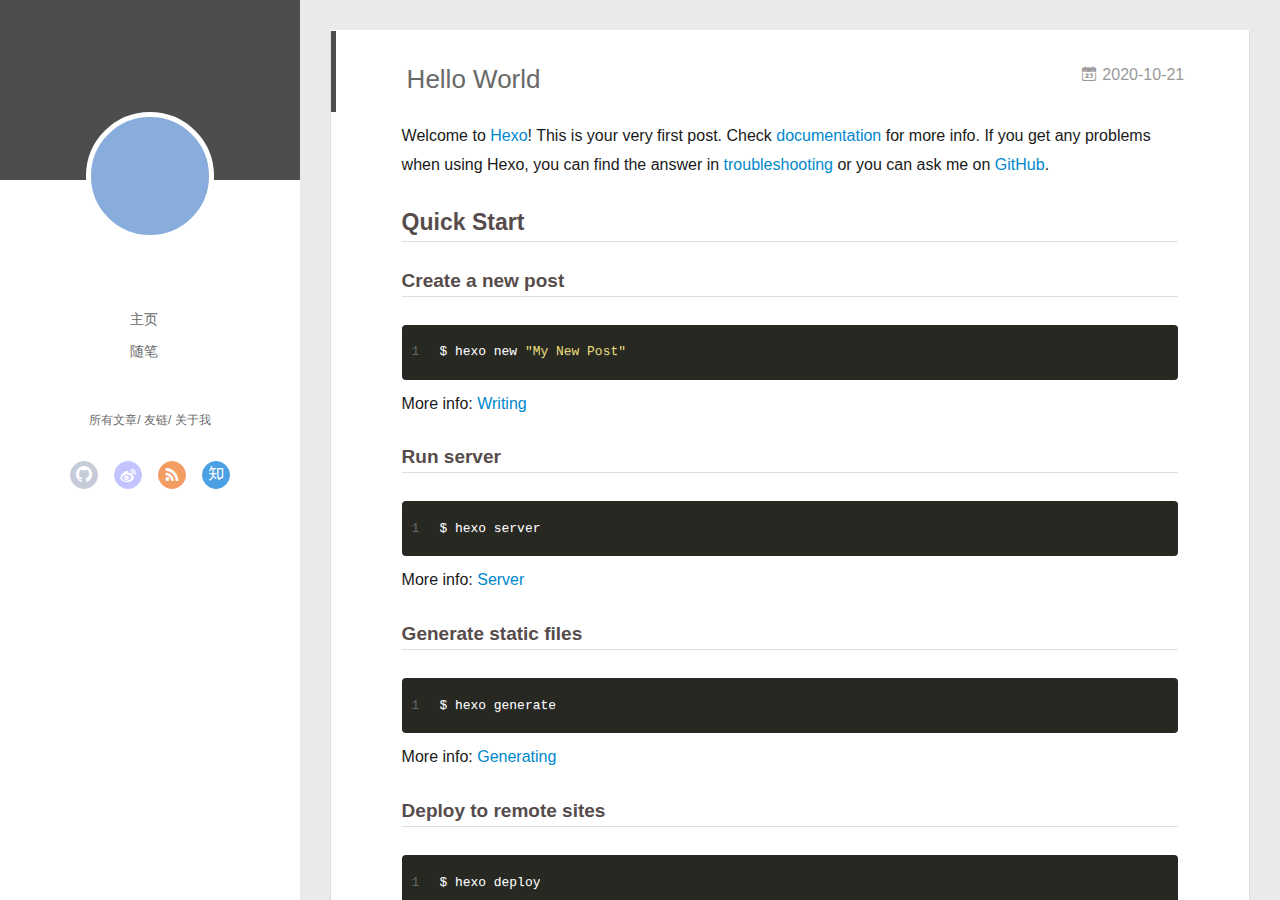
==== commit 005634b3: "Site updated: 2020-10-22 16:50:06" ====
--- a/index.html
+++ b/index.html
@@ -1,25 +1,13 @@
 <!DOCTYPE html>
-<html lang="en">
+<html>
 <head>
-  <meta charset="UTF-8">
-<meta name="viewport" content="width=device-width, initial-scale=1, maximum-scale=2">
-<meta name="theme-color" content="#222">
-<meta name="generator" content="Hexo 5.2.0">
-  <link rel="apple-touch-icon" sizes="180x180" href="/images/apple-touch-icon-next.png">
-  <link rel="icon" type="image/png" sizes="32x32" href="/images/favicon-32x32-next.png">
-  <link rel="icon" type="image/png" sizes="16x16" href="/images/favicon-16x16-next.png">
-  <link rel="mask-icon" href="/images/logo.svg" color="#222">
-
-<link rel="stylesheet" href="/css/main.css">
-
-
-<link rel="stylesheet" href="/lib/font-awesome/css/all.min.css">
-
-<script id="hexo-configurations">
-    var NexT = window.NexT || {};
-    var CONFIG = {"hostname":"example.com","root":"/","scheme":"Muse","version":"7.8.0","exturl":false,"sidebar":{"position":"left","display":"post","padding":18,"offset":12,"onmobile":false},"copycode":{"enable":false,"show_result":false,"style":null},"back2top":{"enable":true,"sidebar":false,"scrollpercent":false},"bookmark":{"enable":false,"color":"#222","save":"auto"},"fancybox":false,"mediumzoom":false,"lazyload":false,"pangu":false,"comments":{"style":"tabs","active":null,"storage":true,"lazyload":false,"nav":null},"algolia":{"hits":{"per_page":10},"labels":{"input_placeholder":"Search for Posts","hits_empty":"We didn't find any results for the search: ${query}","hits_stats":"${hits} results found in ${time} ms"}},"localsearch":{"enable":false,"trigger":"auto","top_n_per_article":1,"unescape":false,"preload":false},"motion":{"enable":true,"async":false,"transition":{"post_block":"fadeIn","post_header":"slideDownIn","post_body":"slideDownIn","coll_header":"slideLeftIn","sidebar":"slideUpIn"}}};
-  </script>
-
+  <meta charset="utf-8">
+  
+  <meta name="renderer" content="webkit">
+  <meta http-equiv="X-UA-Compatible" content="IE=edge" >
+  <link rel="dns-prefetch" href="http://example.com">
+  <title>Hexo</title>
+  <meta name="viewport" content="width=device-width, initial-scale=1, maximum-scale=1">
   <meta property="og:type" content="website">
 <meta property="og:title" content="Hexo">
 <meta property="og:url" content="http://example.com/index.html">
@@ -27,163 +15,164 @@
 <meta property="og:locale" content="en_US">
 <meta property="article:author" content="John Doe">
 <meta name="twitter:card" content="summary">
-
-<link rel="canonical" href="http://example.com/">
-
-
-<script id="page-configurations">
-  // https://hexo.io/docs/variables.html
-  CONFIG.page = {
-    sidebar: "",
-    isHome : true,
-    isPost : false,
-    lang   : 'en'
-  };
-</script>
-
-  <title>Hexo</title>
-  
-
-
-
-
-
-
-  <noscript>
-  <style>
-  .use-motion .brand,
-  .use-motion .menu-item,
-  .sidebar-inner,
-  .use-motion .post-block,
-  .use-motion .pagination,
-  .use-motion .comments,
-  .use-motion .post-header,
-  .use-motion .post-body,
-  .use-motion .collection-header { opacity: initial; }
-
-  .use-motion .site-title,
-  .use-motion .site-subtitle {
-    opacity: initial;
-    top: initial;
-  }
-
-  .use-motion .logo-line-before i { left: initial; }
-  .use-motion .logo-line-after i { right: initial; }
+  
+    <link rel="alternative" href="/atom.xml" title="Hexo" type="application/atom+xml">
+  
+  
+    <link rel="icon" href="/favicon.png">
+  
+  <link rel="stylesheet" type="text/css" href="/./main.0cf68a.css">
+  <style type="text/css">
+  
+    #container.show {
+      background: linear-gradient(200deg,#a0cfe4,#e8c37e);
+    }
   </style>
-</noscript>
-
-</head>
-
-<body itemscope itemtype="http://schema.org/WebPage">
-  <div class="container use-motion">
-    <div class="headband"></div>
-
-    <header class="header" itemscope itemtype="http://schema.org/WPHeader">
-      <div class="header-inner"><div class="site-brand-container">
-  <div class="site-nav-toggle">
-    <div class="toggle" aria-label="Toggle navigation bar">
-      <span class="toggle-line toggle-line-first"></span>
-      <span class="toggle-line toggle-line-middle"></span>
-      <span class="toggle-line toggle-line-last"></span>
-    </div>
-  </div>
-
-  <div class="site-meta">
-
-    <a href="/" class="brand" rel="start">
-      <span class="logo-line-before"><i></i></span>
-      <h1 class="site-title">Hexo</h1>
-      <span class="logo-line-after"><i></i></span>
-    </a>
-  </div>
-
-  <div class="site-nav-right">
-    <div class="toggle popup-trigger">
-    </div>
-  </div>
+  
+
+  
+
+<meta name="generator" content="Hexo 5.2.0"></head>
+
+<body>
+  <div id="container" q-class="show:isCtnShow">
+    <canvas id="anm-canvas" class="anm-canvas"></canvas>
+    <div class="left-col" q-class="show:isShow">
+      
+<div class="overlay" style="background: #4d4d4d"></div>
+<div class="intrude-less">
+	<header id="header" class="inner">
+		<a href="/" class="profilepic">
+			<img src="" class="js-avatar">
+		</a>
+		<hgroup>
+		  <h1 class="header-author"><a href="/"></a></h1>
+		</hgroup>
+		
+
+		<nav class="header-menu">
+			<ul>
+			
+				<li><a href="/">主页</a></li>
+	        
+				<li><a href="/tags/%E9%9A%8F%E7%AC%94/">随笔</a></li>
+	        
+			</ul>
+		</nav>
+		<nav class="header-smart-menu">
+    		
+    			
+    			<a q-on="click: openSlider(e, 'innerArchive')" href="javascript:void(0)">所有文章</a>
+    			
+            
+    			
+    			<a q-on="click: openSlider(e, 'friends')" href="javascript:void(0)">友链</a>
+    			
+            
+    			
+    			<a q-on="click: openSlider(e, 'aboutme')" href="javascript:void(0)">关于我</a>
+    			
+            
+		</nav>
+		<nav class="header-nav">
+			<div class="social">
+				
+					<a class="github" target="_blank" href="#" title="github"><i class="icon-github"></i></a>
+		        
+					<a class="weibo" target="_blank" href="#" title="weibo"><i class="icon-weibo"></i></a>
+		        
+					<a class="rss" target="_blank" href="#" title="rss"><i class="icon-rss"></i></a>
+		        
+					<a class="zhihu" target="_blank" href="#" title="zhihu"><i class="icon-zhihu"></i></a>
+		        
+			</div>
+		</nav>
+	</header>		
 </div>
 
-
-
-
-<nav class="site-nav">
-  <ul id="menu" class="main-menu menu">
-        <li class="menu-item menu-item-home">
-
-    <a href="/" rel="section"><i class="fa fa-home fa-fw"></i>Home</a>
-
-  </li>
-        <li class="menu-item menu-item-archives">
-
-    <a href="/archives/" rel="section"><i class="fa fa-archive fa-fw"></i>Archives</a>
-
-  </li>
-  </ul>
+    </div>
+    <div class="mid-col" q-class="show:isShow,hide:isShow|isFalse">
+      
+<nav id="mobile-nav">
+  	<div class="overlay js-overlay" style="background: #4d4d4d"></div>
+	<div class="btnctn js-mobile-btnctn">
+  		<div class="slider-trigger list" q-on="click: openSlider(e)"><i class="icon icon-sort"></i></div>
+	</div>
+	<div class="intrude-less">
+		<header id="header" class="inner">
+			<div class="profilepic">
+				<img src="" class="js-avatar">
+			</div>
+			<hgroup>
+			  <h1 class="header-author js-header-author"></h1>
+			</hgroup>
+			
+			
+			
+				
+			
+				
+			
+			
+			
+			<nav class="header-nav">
+				<div class="social">
+					
+						<a class="github" target="_blank" href="#" title="github"><i class="icon-github"></i></a>
+			        
+						<a class="weibo" target="_blank" href="#" title="weibo"><i class="icon-weibo"></i></a>
+			        
+						<a class="rss" target="_blank" href="#" title="rss"><i class="icon-rss"></i></a>
+			        
+						<a class="zhihu" target="_blank" href="#" title="zhihu"><i class="icon-zhihu"></i></a>
+			        
+				</div>
+			</nav>
+
+			<nav class="header-menu js-header-menu">
+				<ul style="width: 50%">
+				
+				
+					<li style="width: 50%"><a href="/">主页</a></li>
+		        
+					<li style="width: 50%"><a href="/tags/%E9%9A%8F%E7%AC%94/">随笔</a></li>
+		        
+				</ul>
+			</nav>
+		</header>				
+	</div>
+	<div class="mobile-mask" style="display:none" q-show="isShow"></div>
 </nav>
 
-
-
-
-</div>
-    </header>
-
-    
-  <div class="back-to-top">
-    <i class="fa fa-arrow-up"></i>
-    <span>0%</span>
-  </div>
-
-
-    <main class="main">
-      <div class="main-inner">
-        <div class="content-wrap">
-          
-
-          <div class="content index posts-expand">
+      <div id="wrapper" class="body-wrap">
+        <div class="menu-l">
+          <div class="canvas-wrap">
+            <canvas data-colors="#eaeaea" data-sectionHeight="100" data-contentId="js-content" id="myCanvas1" class="anm-canvas"></canvas>
+          </div>
+          <div id="js-content" class="content-ll">
             
-      
-  
-  
-  <article itemscope itemtype="http://schema.org/Article" class="post-block" lang="en">
-    <link itemprop="mainEntityOfPage" href="http://example.com/2020/10/21/hello-world/">
-
-    <span hidden itemprop="author" itemscope itemtype="http://schema.org/Person">
-      <meta itemprop="image" content="/images/avatar.gif">
-      <meta itemprop="name" content="John Doe">
-      <meta itemprop="description" content="">
-    </span>
-
-    <span hidden itemprop="publisher" itemscope itemtype="http://schema.org/Organization">
-      <meta itemprop="name" content="Hexo">
-    </span>
-      <header class="post-header">
-        <h2 class="post-title" itemprop="name headline">
-          
-            <a href="/2020/10/21/hello-world/" class="post-title-link" itemprop="url">Hello World</a>
-        </h2>
-
-        <div class="post-meta">
-            <span class="post-meta-item">
-              <span class="post-meta-item-icon">
-                <i class="far fa-calendar"></i>
-              </span>
-              <span class="post-meta-item-text">Posted on</span>
-
-              <time title="Created: 2020-10-21 17:14:17" itemprop="dateCreated datePublished" datetime="2020-10-21T17:14:17+08:00">2020-10-21</time>
-            </span>
-
-          
-
-        </div>
+  
+    <article id="post-hello-world" class="article article-type-post  article-index" itemscope itemprop="blogPost">
+  <div class="article-inner">
+    
+      <header class="article-header">
+        
+  
+    <h1 itemprop="name">
+      <a class="article-title" href="/2020/10/21/hello-world/">Hello World</a>
+    </h1>
+  
+
+        
+        <a href="/2020/10/21/hello-world/" class="archive-article-date">
+  	<time datetime="2020-10-21T09:14:17.956Z" itemprop="datePublished"><i class="icon-calendar icon"></i>2020-10-21</time>
+</a>
+        
       </header>
-
-    
-    
-    
-    <div class="post-body" itemprop="articleBody">
-
-      
-          <p>Welcome to <a target="_blank" rel="noopener" href="https://hexo.io/">Hexo</a>! This is your very first post. Check <a target="_blank" rel="noopener" href="https://hexo.io/docs/">documentation</a> for more info. If you get any problems when using Hexo, you can find the answer in <a target="_blank" rel="noopener" href="https://hexo.io/docs/troubleshooting.html">troubleshooting</a> or you can ask me on <a target="_blank" rel="noopener" href="https://github.com/hexojs/hexo/issues">GitHub</a>.</p>
+    
+    <div class="article-entry" itemprop="articleBody">
+      
+        <p>Welcome to <a target="_blank" rel="noopener" href="https://hexo.io/">Hexo</a>! This is your very first post. Check <a target="_blank" rel="noopener" href="https://hexo.io/docs/">documentation</a> for more info. If you get any problems when using Hexo, you can find the answer in <a target="_blank" rel="noopener" href="https://hexo.io/docs/troubleshooting.html">troubleshooting</a> or you can ask me on <a target="_blank" rel="noopener" href="https://github.com/hexojs/hexo/issues">GitHub</a>.</p>
 <h2 id="Quick-Start"><a href="#Quick-Start" class="headerlink" title="Quick Start"></a>Quick Start</h2><h3 id="Create-a-new-post"><a href="#Create-a-new-post" class="headerlink" title="Create a new post"></a>Create a new post</h3><figure class="highlight bash"><table><tr><td class="gutter"><pre><span class="line">1</span><br></pre></td><td class="code"><pre><span class="line">$ hexo new <span class="string">&quot;My New Post&quot;</span></span><br></pre></td></tr></table></figure>
 
 <p>More info: <a target="_blank" rel="noopener" href="https://hexo.io/docs/writing.html">Writing</a></p>
@@ -198,172 +187,292 @@
 <p>More info: <a target="_blank" rel="noopener" href="https://hexo.io/docs/one-command-deployment.html">Deployment</a></p>
 
       
-    </div>
-
-    
-    
-    
-      <footer class="post-footer">
-        <div class="post-eof"></div>
-      </footer>
-  </article>
-  
-  
-  
-
-
-  
-
+
+      
+    </div>
+    <div class="article-info article-info-index">
+      
+      
+      
+
+      
+        <p class="article-more-link">
+          <a class="article-more-a" href="/2020/10/21/hello-world/">展开全文 >></a>
+        </p>
+      
+
+      
+      <div class="clearfix"></div>
+    </div>
+  </div>
+</article>
+
+<aside class="wrap-side-operation">
+    <div class="mod-side-operation">
+        
+        <div class="jump-container" id="js-jump-container" style="display:none;">
+            <a href="javascript:void(0)" class="mod-side-operation__jump-to-top">
+                <i class="icon-font icon-back"></i>
+            </a>
+            <div id="js-jump-plan-container" class="jump-plan-container" style="top: -11px;">
+                <i class="icon-font icon-plane jump-plane"></i>
+            </div>
+        </div>
+        
+        
+    </div>
+</aside>
+
+
+
+
+  
+  
 
 
           </div>
-          
-
-<script>
-  window.addEventListener('tabs:register', () => {
-    let { activeClass } = CONFIG.comments;
-    if (CONFIG.comments.storage) {
-      activeClass = localStorage.getItem('comments_active') || activeClass;
-    }
-    if (activeClass) {
-      let activeTab = document.querySelector(`a[href="#comment-${activeClass}"]`);
-      if (activeTab) {
-        activeTab.click();
-      }
-    }
-  });
-  if (CONFIG.comments.storage) {
-    window.addEventListener('tabs:click', event => {
-      if (!event.target.matches('.tabs-comment .tab-content .tab-pane')) return;
-      let commentClass = event.target.classList[1];
-      localStorage.setItem('comments_active', commentClass);
-    });
-  }
+        </div>
+      </div>
+      <footer id="footer">
+  <div class="outer">
+    <div id="footer-info">
+    	<div class="footer-left">
+    		&copy; 2020 John Doe
+    	</div>
+      	<div class="footer-right">
+      		<a href="http://hexo.io/" target="_blank">Hexo</a>  Theme <a href="https://github.com/litten/hexo-theme-yilia" target="_blank">Yilia</a> by Litten
+      	</div>
+    </div>
+  </div>
+</footer>
+    </div>
+    <script>
+	var yiliaConfig = {
+		mathjax: false,
+		isHome: true,
+		isPost: false,
+		isArchive: false,
+		isTag: false,
+		isCategory: false,
+		open_in_new: false,
+		toc_hide_index: true,
+		root: "/",
+		innerArchive: true,
+		showTags: false
+	}
 </script>
 
-        </div>
-          
-  
-  <div class="toggle sidebar-toggle">
-    <span class="toggle-line toggle-line-first"></span>
-    <span class="toggle-line toggle-line-middle"></span>
-    <span class="toggle-line toggle-line-last"></span>
+<script>!function(t){function n(e){if(r[e])return r[e].exports;var i=r[e]={exports:{},id:e,loaded:!1};return t[e].call(i.exports,i,i.exports,n),i.loaded=!0,i.exports}var r={};n.m=t,n.c=r,n.p="./",n(0)}([function(t,n,r){r(195),t.exports=r(191)},function(t,n,r){var e=r(3),i=r(52),o=r(27),u=r(28),c=r(53),f="prototype",a=function(t,n,r){var s,l,h,v,p=t&a.F,d=t&a.G,y=t&a.S,g=t&a.P,b=t&a.B,m=d?e:y?e[n]||(e[n]={}):(e[n]||{})[f],x=d?i:i[n]||(i[n]={}),w=x[f]||(x[f]={});d&&(r=n);for(s in r)l=!p&&m&&void 0!==m[s],h=(l?m:r)[s],v=b&&l?c(h,e):g&&"function"==typeof h?c(Function.call,h):h,m&&u(m,s,h,t&a.U),x[s]!=h&&o(x,s,v),g&&w[s]!=h&&(w[s]=h)};e.core=i,a.F=1,a.G=2,a.S=4,a.P=8,a.B=16,a.W=32,a.U=64,a.R=128,t.exports=a},function(t,n,r){var e=r(6);t.exports=function(t){if(!e(t))throw TypeError(t+" is not an object!");return t}},function(t,n){var r=t.exports="undefined"!=typeof window&&window.Math==Math?window:"undefined"!=typeof self&&self.Math==Math?self:Function("return this")();"number"==typeof __g&&(__g=r)},function(t,n){t.exports=function(t){try{return!!t()}catch(t){return!0}}},function(t,n){var r=t.exports="undefined"!=typeof window&&window.Math==Math?window:"undefined"!=typeof self&&self.Math==Math?self:Function("return this")();"number"==typeof __g&&(__g=r)},function(t,n){t.exports=function(t){return"object"==typeof t?null!==t:"function"==typeof t}},function(t,n,r){var e=r(126)("wks"),i=r(76),o=r(3).Symbol,u="function"==typeof o;(t.exports=function(t){return e[t]||(e[t]=u&&o[t]||(u?o:i)("Symbol."+t))}).store=e},function(t,n){var r={}.hasOwnProperty;t.exports=function(t,n){return r.call(t,n)}},function(t,n,r){var e=r(94),i=r(33);t.exports=function(t){return e(i(t))}},function(t,n,r){t.exports=!r(4)(function(){return 7!=Object.defineProperty({},"a",{get:function(){return 7}}).a})},function(t,n,r){var e=r(2),i=r(167),o=r(50),u=Object.defineProperty;n.f=r(10)?Object.defineProperty:function(t,n,r){if(e(t),n=o(n,!0),e(r),i)try{return u(t,n,r)}catch(t){}if("get"in r||"set"in r)throw TypeError("Accessors not supported!");return"value"in r&&(t[n]=r.value),t}},function(t,n,r){t.exports=!r(18)(function(){return 7!=Object.defineProperty({},"a",{get:function(){return 7}}).a})},function(t,n,r){var e=r(14),i=r(22);t.exports=r(12)?function(t,n,r){return e.f(t,n,i(1,r))}:function(t,n,r){return t[n]=r,t}},function(t,n,r){var e=r(20),i=r(58),o=r(42),u=Object.defineProperty;n.f=r(12)?Object.defineProperty:function(t,n,r){if(e(t),n=o(n,!0),e(r),i)try{return u(t,n,r)}catch(t){}if("get"in r||"set"in r)throw TypeError("Accessors not supported!");return"value"in r&&(t[n]=r.value),t}},function(t,n,r){var e=r(40)("wks"),i=r(23),o=r(5).Symbol,u="function"==typeof o;(t.exports=function(t){return e[t]||(e[t]=u&&o[t]||(u?o:i)("Symbol."+t))}).store=e},function(t,n,r){var e=r(67),i=Math.min;t.exports=function(t){return t>0?i(e(t),9007199254740991):0}},function(t,n,r){var e=r(46);t.exports=function(t){return Object(e(t))}},function(t,n){t.exports=function(t){try{return!!t()}catch(t){return!0}}},function(t,n,r){var e=r(63),i=r(34);t.exports=Object.keys||function(t){return e(t,i)}},function(t,n,r){var e=r(21);t.exports=function(t){if(!e(t))throw TypeError(t+" is not an object!");return t}},function(t,n){t.exports=function(t){return"object"==typeof t?null!==t:"function"==typeof t}},function(t,n){t.exports=function(t,n){return{enumerable:!(1&t),configurable:!(2&t),writable:!(4&t),value:n}}},function(t,n){var r=0,e=Math.random();t.exports=function(t){return"Symbol(".concat(void 0===t?"":t,")_",(++r+e).toString(36))}},function(t,n){var r={}.hasOwnProperty;t.exports=function(t,n){return r.call(t,n)}},function(t,n){var r=t.exports={version:"2.4.0"};"number"==typeof __e&&(__e=r)},function(t,n){t.exports=function(t){if("function"!=typeof t)throw TypeError(t+" is not a function!");return t}},function(t,n,r){var e=r(11),i=r(66);t.exports=r(10)?function(t,n,r){return e.f(t,n,i(1,r))}:function(t,n,r){return t[n]=r,t}},function(t,n,r){var e=r(3),i=r(27),o=r(24),u=r(76)("src"),c="toString",f=Function[c],a=(""+f).split(c);r(52).inspectSource=function(t){return f.call(t)},(t.exports=function(t,n,r,c){var f="function"==typeof r;f&&(o(r,"name")||i(r,"name",n)),t[n]!==r&&(f&&(o(r,u)||i(r,u,t[n]?""+t[n]:a.join(String(n)))),t===e?t[n]=r:c?t[n]?t[n]=r:i(t,n,r):(delete t[n],i(t,n,r)))})(Function.prototype,c,function(){return"function"==typeof this&&this[u]||f.call(this)})},function(t,n,r){var e=r(1),i=r(4),o=r(46),u=function(t,n,r,e){var i=String(o(t)),u="<"+n;return""!==r&&(u+=" "+r+'="'+String(e).replace(/"/g,"&quot;")+'"'),u+">"+i+"</"+n+">"};t.exports=function(t,n){var r={};r[t]=n(u),e(e.P+e.F*i(function(){var n=""[t]('"');return n!==n.toLowerCase()||n.split('"').length>3}),"String",r)}},function(t,n,r){var e=r(115),i=r(46);t.exports=function(t){return e(i(t))}},function(t,n,r){var e=r(116),i=r(66),o=r(30),u=r(50),c=r(24),f=r(167),a=Object.getOwnPropertyDescriptor;n.f=r(10)?a:function(t,n){if(t=o(t),n=u(n,!0),f)try{return a(t,n)}catch(t){}if(c(t,n))return i(!e.f.call(t,n),t[n])}},function(t,n,r){var e=r(24),i=r(17),o=r(145)("IE_PROTO"),u=Object.prototype;t.exports=Object.getPrototypeOf||function(t){return t=i(t),e(t,o)?t[o]:"function"==typeof t.constructor&&t instanceof t.constructor?t.constructor.prototype:t instanceof Object?u:null}},function(t,n){t.exports=function(t){if(void 0==t)throw TypeError("Can't call method on  "+t);return t}},function(t,n){t.exports="constructor,hasOwnProperty,isPrototypeOf,propertyIsEnumerable,toLocaleString,toString,valueOf".split(",")},function(t,n){t.exports={}},function(t,n){t.exports=!0},function(t,n){n.f={}.propertyIsEnumerable},function(t,n,r){var e=r(14).f,i=r(8),o=r(15)("toStringTag");t.exports=function(t,n,r){t&&!i(t=r?t:t.prototype,o)&&e(t,o,{configurable:!0,value:n})}},function(t,n,r){var e=r(40)("keys"),i=r(23);t.exports=function(t){return e[t]||(e[t]=i(t))}},function(t,n,r){var e=r(5),i="__core-js_shared__",o=e[i]||(e[i]={});t.exports=function(t){return o[t]||(o[t]={})}},function(t,n){var r=Math.ceil,e=Math.floor;t.exports=function(t){return isNaN(t=+t)?0:(t>0?e:r)(t)}},function(t,n,r){var e=r(21);t.exports=function(t,n){if(!e(t))return t;var r,i;if(n&&"function"==typeof(r=t.toString)&&!e(i=r.call(t)))return i;if("function"==typeof(r=t.valueOf)&&!e(i=r.call(t)))return i;if(!n&&"function"==typeof(r=t.toString)&&!e(i=r.call(t)))return i;throw TypeError("Can't convert object to primitive value")}},function(t,n,r){var e=r(5),i=r(25),o=r(36),u=r(44),c=r(14).f;t.exports=function(t){var n=i.Symbol||(i.Symbol=o?{}:e.Symbol||{});"_"==t.charAt(0)||t in n||c(n,t,{value:u.f(t)})}},function(t,n,r){n.f=r(15)},function(t,n){var r={}.toString;t.exports=function(t){return r.call(t).slice(8,-1)}},function(t,n){t.exports=function(t){if(void 0==t)throw TypeError("Can't call method on  "+t);return t}},function(t,n,r){var e=r(4);t.exports=function(t,n){return!!t&&e(function(){n?t.call(null,function(){},1):t.call(null)})}},function(t,n,r){var e=r(53),i=r(115),o=r(17),u=r(16),c=r(203);t.exports=function(t,n){var r=1==t,f=2==t,a=3==t,s=4==t,l=6==t,h=5==t||l,v=n||c;return function(n,c,p){for(var d,y,g=o(n),b=i(g),m=e(c,p,3),x=u(b.length),w=0,S=r?v(n,x):f?v(n,0):void 0;x>w;w++)if((h||w in b)&&(d=b[w],y=m(d,w,g),t))if(r)S[w]=y;else if(y)switch(t){case 3:return!0;case 5:return d;case 6:return w;case 2:S.push(d)}else if(s)return!1;return l?-1:a||s?s:S}}},function(t,n,r){var e=r(1),i=r(52),o=r(4);t.exports=function(t,n){var r=(i.Object||{})[t]||Object[t],u={};u[t]=n(r),e(e.S+e.F*o(function(){r(1)}),"Object",u)}},function(t,n,r){var e=r(6);t.exports=function(t,n){if(!e(t))return t;var r,i;if(n&&"function"==typeof(r=t.toString)&&!e(i=r.call(t)))return i;if("function"==typeof(r=t.valueOf)&&!e(i=r.call(t)))return i;if(!n&&"function"==typeof(r=t.toString)&&!e(i=r.call(t)))return i;throw TypeError("Can't convert object to primitive value")}},function(t,n,r){var e=r(5),i=r(25),o=r(91),u=r(13),c="prototype",f=function(t,n,r){var a,s,l,h=t&f.F,v=t&f.G,p=t&f.S,d=t&f.P,y=t&f.B,g=t&f.W,b=v?i:i[n]||(i[n]={}),m=b[c],x=v?e:p?e[n]:(e[n]||{})[c];v&&(r=n);for(a in r)(s=!h&&x&&void 0!==x[a])&&a in b||(l=s?x[a]:r[a],b[a]=v&&"function"!=typeof x[a]?r[a]:y&&s?o(l,e):g&&x[a]==l?function(t){var n=function(n,r,e){if(this instanceof t){switch(arguments.length){case 0:return new t;case 1:return new t(n);case 2:return new t(n,r)}return new t(n,r,e)}return t.apply(this,arguments)};return n[c]=t[c],n}(l):d&&"function"==typeof l?o(Function.call,l):l,d&&((b.virtual||(b.virtual={}))[a]=l,t&f.R&&m&&!m[a]&&u(m,a,l)))};f.F=1,f.G=2,f.S=4,f.P=8,f.B=16,f.W=32,f.U=64,f.R=128,t.exports=f},function(t,n){var r=t.exports={version:"2.4.0"};"number"==typeof __e&&(__e=r)},function(t,n,r){var e=r(26);t.exports=function(t,n,r){if(e(t),void 0===n)return t;switch(r){case 1:return function(r){return t.call(n,r)};case 2:return function(r,e){return t.call(n,r,e)};case 3:return function(r,e,i){return t.call(n,r,e,i)}}return function(){return t.apply(n,arguments)}}},function(t,n,r){var e=r(183),i=r(1),o=r(126)("metadata"),u=o.store||(o.store=new(r(186))),c=function(t,n,r){var i=u.get(t);if(!i){if(!r)return;u.set(t,i=new e)}var o=i.get(n);if(!o){if(!r)return;i.set(n,o=new e)}return o},f=function(t,n,r){var e=c(n,r,!1);return void 0!==e&&e.has(t)},a=function(t,n,r){var e=c(n,r,!1);return void 0===e?void 0:e.get(t)},s=function(t,n,r,e){c(r,e,!0).set(t,n)},l=function(t,n){var r=c(t,n,!1),e=[];return r&&r.forEach(function(t,n){e.push(n)}),e},h=function(t){return void 0===t||"symbol"==typeof t?t:String(t)},v=function(t){i(i.S,"Reflect",t)};t.exports={store:u,map:c,has:f,get:a,set:s,keys:l,key:h,exp:v}},function(t,n,r){"use strict";if(r(10)){var e=r(69),i=r(3),o=r(4),u=r(1),c=r(127),f=r(152),a=r(53),s=r(68),l=r(66),h=r(27),v=r(73),p=r(67),d=r(16),y=r(75),g=r(50),b=r(24),m=r(180),x=r(114),w=r(6),S=r(17),_=r(137),O=r(70),E=r(32),P=r(71).f,j=r(154),F=r(76),M=r(7),A=r(48),N=r(117),T=r(146),I=r(155),k=r(80),L=r(123),R=r(74),C=r(130),D=r(160),U=r(11),W=r(31),G=U.f,B=W.f,V=i.RangeError,z=i.TypeError,q=i.Uint8Array,K="ArrayBuffer",J="Shared"+K,Y="BYTES_PER_ELEMENT",H="prototype",$=Array[H],X=f.ArrayBuffer,Q=f.DataView,Z=A(0),tt=A(2),nt=A(3),rt=A(4),et=A(5),it=A(6),ot=N(!0),ut=N(!1),ct=I.values,ft=I.keys,at=I.entries,st=$.lastIndexOf,lt=$.reduce,ht=$.reduceRight,vt=$.join,pt=$.sort,dt=$.slice,yt=$.toString,gt=$.toLocaleString,bt=M("iterator"),mt=M("toStringTag"),xt=F("typed_constructor"),wt=F("def_constructor"),St=c.CONSTR,_t=c.TYPED,Ot=c.VIEW,Et="Wrong length!",Pt=A(1,function(t,n){return Tt(T(t,t[wt]),n)}),jt=o(function(){return 1===new q(new Uint16Array([1]).buffer)[0]}),Ft=!!q&&!!q[H].set&&o(function(){new q(1).set({})}),Mt=function(t,n){if(void 0===t)throw z(Et);var r=+t,e=d(t);if(n&&!m(r,e))throw V(Et);return e},At=function(t,n){var r=p(t);if(r<0||r%n)throw V("Wrong offset!");return r},Nt=function(t){if(w(t)&&_t in t)return t;throw z(t+" is not a typed array!")},Tt=function(t,n){if(!(w(t)&&xt in t))throw z("It is not a typed array constructor!");return new t(n)},It=function(t,n){return kt(T(t,t[wt]),n)},kt=function(t,n){for(var r=0,e=n.length,i=Tt(t,e);e>r;)i[r]=n[r++];return i},Lt=function(t,n,r){G(t,n,{get:function(){return this._d[r]}})},Rt=function(t){var n,r,e,i,o,u,c=S(t),f=arguments.length,s=f>1?arguments[1]:void 0,l=void 0!==s,h=j(c);if(void 0!=h&&!_(h)){for(u=h.call(c),e=[],n=0;!(o=u.next()).done;n++)e.push(o.value);c=e}for(l&&f>2&&(s=a(s,arguments[2],2)),n=0,r=d(c.length),i=Tt(this,r);r>n;n++)i[n]=l?s(c[n],n):c[n];return i},Ct=function(){for(var t=0,n=arguments.length,r=Tt(this,n);n>t;)r[t]=arguments[t++];return r},Dt=!!q&&o(function(){gt.call(new q(1))}),Ut=function(){return gt.apply(Dt?dt.call(Nt(this)):Nt(this),arguments)},Wt={copyWithin:function(t,n){return D.call(Nt(this),t,n,arguments.length>2?arguments[2]:void 0)},every:function(t){return rt(Nt(this),t,arguments.length>1?arguments[1]:void 0)},fill:function(t){return C.apply(Nt(this),arguments)},filter:function(t){return It(this,tt(Nt(this),t,arguments.length>1?arguments[1]:void 0))},find:function(t){return et(Nt(this),t,arguments.length>1?arguments[1]:void 0)},findIndex:function(t){return it(Nt(this),t,arguments.length>1?arguments[1]:void 0)},forEach:function(t){Z(Nt(this),t,arguments.length>1?arguments[1]:void 0)},indexOf:function(t){return ut(Nt(this),t,arguments.length>1?arguments[1]:void 0)},includes:function(t){return ot(Nt(this),t,arguments.length>1?arguments[1]:void 0)},join:function(t){return vt.apply(Nt(this),arguments)},lastIndexOf:function(t){return st.apply(Nt(this),arguments)},map:function(t){return Pt(Nt(this),t,arguments.length>1?arguments[1]:void 0)},reduce:function(t){return lt.apply(Nt(this),arguments)},reduceRight:function(t){return ht.apply(Nt(this),arguments)},reverse:function(){for(var t,n=this,r=Nt(n).length,e=Math.floor(r/2),i=0;i<e;)t=n[i],n[i++]=n[--r],n[r]=t;return n},some:function(t){return nt(Nt(this),t,arguments.length>1?arguments[1]:void 0)},sort:function(t){return pt.call(Nt(this),t)},subarray:function(t,n){var r=Nt(this),e=r.length,i=y(t,e);return new(T(r,r[wt]))(r.buffer,r.byteOffset+i*r.BYTES_PER_ELEMENT,d((void 0===n?e:y(n,e))-i))}},Gt=function(t,n){return It(this,dt.call(Nt(this),t,n))},Bt=function(t){Nt(this);var n=At(arguments[1],1),r=this.length,e=S(t),i=d(e.length),o=0;if(i+n>r)throw V(Et);for(;o<i;)this[n+o]=e[o++]},Vt={entries:function(){return at.call(Nt(this))},keys:function(){return ft.call(Nt(this))},values:function(){return ct.call(Nt(this))}},zt=function(t,n){return w(t)&&t[_t]&&"symbol"!=typeof n&&n in t&&String(+n)==String(n)},qt=function(t,n){return zt(t,n=g(n,!0))?l(2,t[n]):B(t,n)},Kt=function(t,n,r){return!(zt(t,n=g(n,!0))&&w(r)&&b(r,"value"))||b(r,"get")||b(r,"set")||r.configurable||b(r,"writable")&&!r.writable||b(r,"enumerable")&&!r.enumerable?G(t,n,r):(t[n]=r.value,t)};St||(W.f=qt,U.f=Kt),u(u.S+u.F*!St,"Object",{getOwnPropertyDescriptor:qt,defineProperty:Kt}),o(function(){yt.call({})})&&(yt=gt=function(){return vt.call(this)});var Jt=v({},Wt);v(Jt,Vt),h(Jt,bt,Vt.values),v(Jt,{slice:Gt,set:Bt,constructor:function(){},toString:yt,toLocaleString:Ut}),Lt(Jt,"buffer","b"),Lt(Jt,"byteOffset","o"),Lt(Jt,"byteLength","l"),Lt(Jt,"length","e"),G(Jt,mt,{get:function(){return this[_t]}}),t.exports=function(t,n,r,f){f=!!f;var a=t+(f?"Clamped":"")+"Array",l="Uint8Array"!=a,v="get"+t,p="set"+t,y=i[a],g=y||{},b=y&&E(y),m=!y||!c.ABV,S={},_=y&&y[H],j=function(t,r){var e=t._d;return e.v[v](r*n+e.o,jt)},F=function(t,r,e){var i=t._d;f&&(e=(e=Math.round(e))<0?0:e>255?255:255&e),i.v[p](r*n+i.o,e,jt)},M=function(t,n){G(t,n,{get:function(){return j(this,n)},set:function(t){return F(this,n,t)},enumerable:!0})};m?(y=r(function(t,r,e,i){s(t,y,a,"_d");var o,u,c,f,l=0,v=0;if(w(r)){if(!(r instanceof X||(f=x(r))==K||f==J))return _t in r?kt(y,r):Rt.call(y,r);o=r,v=At(e,n);var p=r.byteLength;if(void 0===i){if(p%n)throw V(Et);if((u=p-v)<0)throw V(Et)}else if((u=d(i)*n)+v>p)throw V(Et);c=u/n}else c=Mt(r,!0),u=c*n,o=new X(u);for(h(t,"_d",{b:o,o:v,l:u,e:c,v:new Q(o)});l<c;)M(t,l++)}),_=y[H]=O(Jt),h(_,"constructor",y)):L(function(t){new y(null),new y(t)},!0)||(y=r(function(t,r,e,i){s(t,y,a);var o;return w(r)?r instanceof X||(o=x(r))==K||o==J?void 0!==i?new g(r,At(e,n),i):void 0!==e?new g(r,At(e,n)):new g(r):_t in r?kt(y,r):Rt.call(y,r):new g(Mt(r,l))}),Z(b!==Function.prototype?P(g).concat(P(b)):P(g),function(t){t in y||h(y,t,g[t])}),y[H]=_,e||(_.constructor=y));var A=_[bt],N=!!A&&("values"==A.name||void 0==A.name),T=Vt.values;h(y,xt,!0),h(_,_t,a),h(_,Ot,!0),h(_,wt,y),(f?new y(1)[mt]==a:mt in _)||G(_,mt,{get:function(){return a}}),S[a]=y,u(u.G+u.W+u.F*(y!=g),S),u(u.S,a,{BYTES_PER_ELEMENT:n,from:Rt,of:Ct}),Y in _||h(_,Y,n),u(u.P,a,Wt),R(a),u(u.P+u.F*Ft,a,{set:Bt}),u(u.P+u.F*!N,a,Vt),u(u.P+u.F*(_.toString!=yt),a,{toString:yt}),u(u.P+u.F*o(function(){new y(1).slice()}),a,{slice:Gt}),u(u.P+u.F*(o(function(){return[1,2].toLocaleString()!=new y([1,2]).toLocaleString()})||!o(function(){_.toLocaleString.call([1,2])})),a,{toLocaleString:Ut}),k[a]=N?A:T,e||N||h(_,bt,T)}}else t.exports=function(){}},function(t,n){var r={}.toString;t.exports=function(t){return r.call(t).slice(8,-1)}},function(t,n,r){var e=r(21),i=r(5).document,o=e(i)&&e(i.createElement);t.exports=function(t){return o?i.createElement(t):{}}},function(t,n,r){t.exports=!r(12)&&!r(18)(function(){return 7!=Object.defineProperty(r(57)("div"),"a",{get:function(){return 7}}).a})},function(t,n,r){"use strict";var e=r(36),i=r(51),o=r(64),u=r(13),c=r(8),f=r(35),a=r(96),s=r(38),l=r(103),h=r(15)("iterator"),v=!([].keys&&"next"in[].keys()),p="keys",d="values",y=function(){return this};t.exports=function(t,n,r,g,b,m,x){a(r,n,g);var w,S,_,O=function(t){if(!v&&t in F)return F[t];switch(t){case p:case d:return function(){return new r(this,t)}}return function(){return new r(this,t)}},E=n+" Iterator",P=b==d,j=!1,F=t.prototype,M=F[h]||F["@@iterator"]||b&&F[b],A=M||O(b),N=b?P?O("entries"):A:void 0,T="Array"==n?F.entries||M:M;if(T&&(_=l(T.call(new t)))!==Object.prototype&&(s(_,E,!0),e||c(_,h)||u(_,h,y)),P&&M&&M.name!==d&&(j=!0,A=function(){return M.call(this)}),e&&!x||!v&&!j&&F[h]||u(F,h,A),f[n]=A,f[E]=y,b)if(w={values:P?A:O(d),keys:m?A:O(p),entries:N},x)for(S in w)S in F||o(F,S,w[S]);else i(i.P+i.F*(v||j),n,w);return w}},function(t,n,r){var e=r(20),i=r(100),o=r(34),u=r(39)("IE_PROTO"),c=function(){},f="prototype",a=function(){var t,n=r(57)("iframe"),e=o.length;for(n.style.display="none",r(93).appendChild(n),n.src="javascript:",t=n.contentWindow.document,t.open(),t.write("<script>document.F=Object<\/script>"),t.close(),a=t.F;e--;)delete a[f][o[e]];return a()};t.exports=Object.create||function(t,n){var r;return null!==t?(c[f]=e(t),r=new c,c[f]=null,r[u]=t):r=a(),void 0===n?r:i(r,n)}},function(t,n,r){var e=r(63),i=r(34).concat("length","prototype");n.f=Object.getOwnPropertyNames||function(t){return e(t,i)}},function(t,n){n.f=Object.getOwnPropertySymbols},function(t,n,r){var e=r(8),i=r(9),o=r(90)(!1),u=r(39)("IE_PROTO");t.exports=function(t,n){var r,c=i(t),f=0,a=[];for(r in c)r!=u&&e(c,r)&&a.push(r);for(;n.length>f;)e(c,r=n[f++])&&(~o(a,r)||a.push(r));return a}},function(t,n,r){t.exports=r(13)},function(t,n,r){var e=r(76)("meta"),i=r(6),o=r(24),u=r(11).f,c=0,f=Object.isExtensible||function(){return!0},a=!r(4)(function(){return f(Object.preventExtensions({}))}),s=function(t){u(t,e,{value:{i:"O"+ ++c,w:{}}})},l=function(t,n){if(!i(t))return"symbol"==typeof t?t:("string"==typeof t?"S":"P")+t;if(!o(t,e)){if(!f(t))return"F";if(!n)return"E";s(t)}return t[e].i},h=function(t,n){if(!o(t,e)){if(!f(t))return!0;if(!n)return!1;s(t)}return t[e].w},v=function(t){return a&&p.NEED&&f(t)&&!o(t,e)&&s(t),t},p=t.exports={KEY:e,NEED:!1,fastKey:l,getWeak:h,onFreeze:v}},function(t,n){t.exports=function(t,n){return{enumerable:!(1&t),configurable:!(2&t),writable:!(4&t),value:n}}},function(t,n){var r=Math.ceil,e=Math.floor;t.exports=function(t){return isNaN(t=+t)?0:(t>0?e:r)(t)}},function(t,n){t.exports=function(t,n,r,e){if(!(t instanceof n)||void 0!==e&&e in t)throw TypeError(r+": incorrect invocation!");return t}},function(t,n){t.exports=!1},function(t,n,r){var e=r(2),i=r(173),o=r(133),u=r(145)("IE_PROTO"),c=function(){},f="prototype",a=function(){var t,n=r(132)("iframe"),e=o.length;for(n.style.display="none",r(135).appendChild(n),n.src="javascript:",t=n.contentWindow.document,t.open(),t.write("<script>document.F=Object<\/script>"),t.close(),a=t.F;e--;)delete a[f][o[e]];return a()};t.exports=Object.create||function(t,n){var r;return null!==t?(c[f]=e(t),r=new c,c[f]=null,r[u]=t):r=a(),void 0===n?r:i(r,n)}},function(t,n,r){var e=r(175),i=r(133).concat("length","prototype");n.f=Object.getOwnPropertyNames||function(t){return e(t,i)}},function(t,n,r){var e=r(175),i=r(133);t.exports=Object.keys||function(t){return e(t,i)}},function(t,n,r){var e=r(28);t.exports=function(t,n,r){for(var i in n)e(t,i,n[i],r);return t}},function(t,n,r){"use strict";var e=r(3),i=r(11),o=r(10),u=r(7)("species");t.exports=function(t){var n=e[t];o&&n&&!n[u]&&i.f(n,u,{configurable:!0,get:function(){return this}})}},function(t,n,r){var e=r(67),i=Math.max,o=Math.min;t.exports=function(t,n){return t=e(t),t<0?i(t+n,0):o(t,n)}},function(t,n){var r=0,e=Math.random();t.exports=function(t){return"Symbol(".concat(void 0===t?"":t,")_",(++r+e).toString(36))}},function(t,n,r){var e=r(33);t.exports=function(t){return Object(e(t))}},function(t,n,r){var e=r(7)("unscopables"),i=Array.prototype;void 0==i[e]&&r(27)(i,e,{}),t.exports=function(t){i[e][t]=!0}},function(t,n,r){var e=r(53),i=r(169),o=r(137),u=r(2),c=r(16),f=r(154),a={},s={},n=t.exports=function(t,n,r,l,h){var v,p,d,y,g=h?function(){return t}:f(t),b=e(r,l,n?2:1),m=0;if("function"!=typeof g)throw TypeError(t+" is not iterable!");if(o(g)){for(v=c(t.length);v>m;m++)if((y=n?b(u(p=t[m])[0],p[1]):b(t[m]))===a||y===s)return y}else for(d=g.call(t);!(p=d.next()).done;)if((y=i(d,b,p.value,n))===a||y===s)return y};n.BREAK=a,n.RETURN=s},function(t,n){t.exports={}},function(t,n,r){var e=r(11).f,i=r(24),o=r(7)("toStringTag");t.exports=function(t,n,r){t&&!i(t=r?t:t.prototype,o)&&e(t,o,{configurable:!0,value:n})}},function(t,n,r){var e=r(1),i=r(46),o=r(4),u=r(150),c="["+u+"]",f="​+",a=RegExp("^"+c+c+"*"),s=RegExp(c+c+"*$"),l=function(t,n,r){var i={},c=o(function(){return!!u[t]()||f[t]()!=f}),a=i[t]=c?n(h):u[t];r&&(i[r]=a),e(e.P+e.F*c,"String",i)},h=l.trim=function(t,n){return t=String(i(t)),1&n&&(t=t.replace(a,"")),2&n&&(t=t.replace(s,"")),t};t.exports=l},function(t,n,r){t.exports={default:r(86),__esModule:!0}},function(t,n,r){t.exports={default:r(87),__esModule:!0}},function(t,n,r){"use strict";function e(t){return t&&t.__esModule?t:{default:t}}n.__esModule=!0;var i=r(84),o=e(i),u=r(83),c=e(u),f="function"==typeof c.default&&"symbol"==typeof o.default?function(t){return typeof t}:function(t){return t&&"function"==typeof c.default&&t.constructor===c.default&&t!==c.default.prototype?"symbol":typeof t};n.default="function"==typeof c.default&&"symbol"===f(o.default)?function(t){return void 0===t?"undefined":f(t)}:function(t){return t&&"function"==typeof c.default&&t.constructor===c.default&&t!==c.default.prototype?"symbol":void 0===t?"undefined":f(t)}},function(t,n,r){r(110),r(108),r(111),r(112),t.exports=r(25).Symbol},function(t,n,r){r(109),r(113),t.exports=r(44).f("iterator")},function(t,n){t.exports=function(t){if("function"!=typeof t)throw TypeError(t+" is not a function!");return t}},function(t,n){t.exports=function(){}},function(t,n,r){var e=r(9),i=r(106),o=r(105);t.exports=function(t){return function(n,r,u){var c,f=e(n),a=i(f.length),s=o(u,a);if(t&&r!=r){for(;a>s;)if((c=f[s++])!=c)return!0}else for(;a>s;s++)if((t||s in f)&&f[s]===r)return t||s||0;return!t&&-1}}},function(t,n,r){var e=r(88);t.exports=function(t,n,r){if(e(t),void 0===n)return t;switch(r){case 1:return function(r){return t.call(n,r)};case 2:return function(r,e){return t.call(n,r,e)};case 3:return function(r,e,i){return t.call(n,r,e,i)}}return function(){return t.apply(n,arguments)}}},function(t,n,r){var e=r(19),i=r(62),o=r(37);t.exports=function(t){var n=e(t),r=i.f;if(r)for(var u,c=r(t),f=o.f,a=0;c.length>a;)f.call(t,u=c[a++])&&n.push(u);return n}},function(t,n,r){t.exports=r(5).document&&document.documentElement},function(t,n,r){var e=r(56);t.exports=Object("z").propertyIsEnumerable(0)?Object:function(t){return"String"==e(t)?t.split(""):Object(t)}},function(t,n,r){var e=r(56);t.exports=Array.isArray||function(t){return"Array"==e(t)}},function(t,n,r){"use strict";var e=r(60),i=r(22),o=r(38),u={};r(13)(u,r(15)("iterator"),function(){return this}),t.exports=function(t,n,r){t.prototype=e(u,{next:i(1,r)}),o(t,n+" Iterator")}},function(t,n){t.exports=function(t,n){return{value:n,done:!!t}}},function(t,n,r){var e=r(19),i=r(9);t.exports=function(t,n){for(var r,o=i(t),u=e(o),c=u.length,f=0;c>f;)if(o[r=u[f++]]===n)return r}},function(t,n,r){var e=r(23)("meta"),i=r(21),o=r(8),u=r(14).f,c=0,f=Object.isExtensible||function(){return!0},a=!r(18)(function(){return f(Object.preventExtensions({}))}),s=function(t){u(t,e,{value:{i:"O"+ ++c,w:{}}})},l=function(t,n){if(!i(t))return"symbol"==typeof t?t:("string"==typeof t?"S":"P")+t;if(!o(t,e)){if(!f(t))return"F";if(!n)return"E";s(t)}return t[e].i},h=function(t,n){if(!o(t,e)){if(!f(t))return!0;if(!n)return!1;s(t)}return t[e].w},v=function(t){return a&&p.NEED&&f(t)&&!o(t,e)&&s(t),t},p=t.exports={KEY:e,NEED:!1,fastKey:l,getWeak:h,onFreeze:v}},function(t,n,r){var e=r(14),i=r(20),o=r(19);t.exports=r(12)?Object.defineProperties:function(t,n){i(t);for(var r,u=o(n),c=u.length,f=0;c>f;)e.f(t,r=u[f++],n[r]);return t}},function(t,n,r){var e=r(37),i=r(22),o=r(9),u=r(42),c=r(8),f=r(58),a=Object.getOwnPropertyDescriptor;n.f=r(12)?a:function(t,n){if(t=o(t),n=u(n,!0),f)try{return a(t,n)}catch(t){}if(c(t,n))return i(!e.f.call(t,n),t[n])}},function(t,n,r){var e=r(9),i=r(61).f,o={}.toString,u="object"==typeof window&&window&&Object.getOwnPropertyNames?Object.getOwnPropertyNames(window):[],c=function(t){try{return i(t)}catch(t){return u.slice()}};t.exports.f=function(t){return u&&"[object Window]"==o.call(t)?c(t):i(e(t))}},function(t,n,r){var e=r(8),i=r(77),o=r(39)("IE_PROTO"),u=Object.prototype;t.exports=Object.getPrototypeOf||function(t){return t=i(t),e(t,o)?t[o]:"function"==typeof t.constructor&&t instanceof t.constructor?t.constructor.prototype:t instanceof Object?u:null}},function(t,n,r){var e=r(41),i=r(33);t.exports=function(t){return function(n,r){var o,u,c=String(i(n)),f=e(r),a=c.length;return f<0||f>=a?t?"":void 0:(o=c.charCodeAt(f),o<55296||o>56319||f+1===a||(u=c.charCodeAt(f+1))<56320||u>57343?t?c.charAt(f):o:t?c.slice(f,f+2):u-56320+(o-55296<<10)+65536)}}},function(t,n,r){var e=r(41),i=Math.max,o=Math.min;t.exports=function(t,n){return t=e(t),t<0?i(t+n,0):o(t,n)}},function(t,n,r){var e=r(41),i=Math.min;t.exports=function(t){return t>0?i(e(t),9007199254740991):0}},function(t,n,r){"use strict";var e=r(89),i=r(97),o=r(35),u=r(9);t.exports=r(59)(Array,"Array",function(t,n){this._t=u(t),this._i=0,this._k=n},function(){var t=this._t,n=this._k,r=this._i++;return!t||r>=t.length?(this._t=void 0,i(1)):"keys"==n?i(0,r):"values"==n?i(0,t[r]):i(0,[r,t[r]])},"values"),o.Arguments=o.Array,e("keys"),e("values"),e("entries")},function(t,n){},function(t,n,r){"use strict";var e=r(104)(!0);r(59)(String,"String",function(t){this._t=String(t),this._i=0},function(){var t,n=this._t,r=this._i;return r>=n.length?{value:void 0,done:!0}:(t=e(n,r),this._i+=t.length,{value:t,done:!1})})},function(t,n,r){"use strict";var e=r(5),i=r(8),o=r(12),u=r(51),c=r(64),f=r(99).KEY,a=r(18),s=r(40),l=r(38),h=r(23),v=r(15),p=r(44),d=r(43),y=r(98),g=r(92),b=r(95),m=r(20),x=r(9),w=r(42),S=r(22),_=r(60),O=r(102),E=r(101),P=r(14),j=r(19),F=E.f,M=P.f,A=O.f,N=e.Symbol,T=e.JSON,I=T&&T.stringify,k="prototype",L=v("_hidden"),R=v("toPrimitive"),C={}.propertyIsEnumerable,D=s("symbol-registry"),U=s("symbols"),W=s("op-symbols"),G=Object[k],B="function"==typeof N,V=e.QObject,z=!V||!V[k]||!V[k].findChild,q=o&&a(function(){return 7!=_(M({},"a",{get:function(){return M(this,"a",{value:7}).a}})).a})?function(t,n,r){var e=F(G,n);e&&delete G[n],M(t,n,r),e&&t!==G&&M(G,n,e)}:M,K=function(t){var n=U[t]=_(N[k]);return n._k=t,n},J=B&&"symbol"==typeof N.iterator?function(t){return"symbol"==typeof t}:function(t){return t instanceof N},Y=function(t,n,r){return t===G&&Y(W,n,r),m(t),n=w(n,!0),m(r),i(U,n)?(r.enumerable?(i(t,L)&&t[L][n]&&(t[L][n]=!1),r=_(r,{enumerable:S(0,!1)})):(i(t,L)||M(t,L,S(1,{})),t[L][n]=!0),q(t,n,r)):M(t,n,r)},H=function(t,n){m(t);for(var r,e=g(n=x(n)),i=0,o=e.length;o>i;)Y(t,r=e[i++],n[r]);return t},$=function(t,n){return void 0===n?_(t):H(_(t),n)},X=function(t){var n=C.call(this,t=w(t,!0));return!(this===G&&i(U,t)&&!i(W,t))&&(!(n||!i(this,t)||!i(U,t)||i(this,L)&&this[L][t])||n)},Q=function(t,n){if(t=x(t),n=w(n,!0),t!==G||!i(U,n)||i(W,n)){var r=F(t,n);return!r||!i(U,n)||i(t,L)&&t[L][n]||(r.enumerable=!0),r}},Z=function(t){for(var n,r=A(x(t)),e=[],o=0;r.length>o;)i(U,n=r[o++])||n==L||n==f||e.push(n);return e},tt=function(t){for(var n,r=t===G,e=A(r?W:x(t)),o=[],u=0;e.length>u;)!i(U,n=e[u++])||r&&!i(G,n)||o.push(U[n]);return o};B||(N=function(){if(this instanceof N)throw TypeError("Symbol is not a constructor!");var t=h(arguments.length>0?arguments[0]:void 0),n=function(r){this===G&&n.call(W,r),i(this,L)&&i(this[L],t)&&(this[L][t]=!1),q(this,t,S(1,r))};return o&&z&&q(G,t,{configurable:!0,set:n}),K(t)},c(N[k],"toString",function(){return this._k}),E.f=Q,P.f=Y,r(61).f=O.f=Z,r(37).f=X,r(62).f=tt,o&&!r(36)&&c(G,"propertyIsEnumerable",X,!0),p.f=function(t){return K(v(t))}),u(u.G+u.W+u.F*!B,{Symbol:N});for(var nt="hasInstance,isConcatSpreadable,iterator,match,replace,search,species,split,toPrimitive,toStringTag,unscopables".split(","),rt=0;nt.length>rt;)v(nt[rt++]);for(var nt=j(v.store),rt=0;nt.length>rt;)d(nt[rt++]);u(u.S+u.F*!B,"Symbol",{for:function(t){return i(D,t+="")?D[t]:D[t]=N(t)},keyFor:function(t){if(J(t))return y(D,t);throw TypeError(t+" is not a symbol!")},useSetter:function(){z=!0},useSimple:function(){z=!1}}),u(u.S+u.F*!B,"Object",{create:$,defineProperty:Y,defineProperties:H,getOwnPropertyDescriptor:Q,getOwnPropertyNames:Z,getOwnPropertySymbols:tt}),T&&u(u.S+u.F*(!B||a(function(){var t=N();return"[null]"!=I([t])||"{}"!=I({a:t})||"{}"!=I(Object(t))})),"JSON",{stringify:function(t){if(void 0!==t&&!J(t)){for(var n,r,e=[t],i=1;arguments.length>i;)e.push(arguments[i++]);return n=e[1],"function"==typeof n&&(r=n),!r&&b(n)||(n=function(t,n){if(r&&(n=r.call(this,t,n)),!J(n))return n}),e[1]=n,I.apply(T,e)}}}),N[k][R]||r(13)(N[k],R,N[k].valueOf),l(N,"Symbol"),l(Math,"Math",!0),l(e.JSON,"JSON",!0)},function(t,n,r){r(43)("asyncIterator")},function(t,n,r){r(43)("observable")},function(t,n,r){r(107);for(var e=r(5),i=r(13),o=r(35),u=r(15)("toStringTag"),c=["NodeList","DOMTokenList","MediaList","StyleSheetList","CSSRuleList"],f=0;f<5;f++){var a=c[f],s=e[a],l=s&&s.prototype;l&&!l[u]&&i(l,u,a),o[a]=o.Array}},function(t,n,r){var e=r(45),i=r(7)("toStringTag"),o="Arguments"==e(function(){return arguments}()),u=function(t,n){try{return t[n]}catch(t){}};t.exports=function(t){var n,r,c;return void 0===t?"Undefined":null===t?"Null":"string"==typeof(r=u(n=Object(t),i))?r:o?e(n):"Object"==(c=e(n))&&"function"==typeof n.callee?"Arguments":c}},function(t,n,r){var e=r(45);t.exports=Object("z").propertyIsEnumerable(0)?Object:function(t){return"String"==e(t)?t.split(""):Object(t)}},function(t,n){n.f={}.propertyIsEnumerable},function(t,n,r){var e=r(30),i=r(16),o=r(75);t.exports=function(t){return function(n,r,u){var c,f=e(n),a=i(f.length),s=o(u,a);if(t&&r!=r){for(;a>s;)if((c=f[s++])!=c)return!0}else for(;a>s;s++)if((t||s in f)&&f[s]===r)return t||s||0;return!t&&-1}}},function(t,n,r){"use strict";var e=r(3),i=r(1),o=r(28),u=r(73),c=r(65),f=r(79),a=r(68),s=r(6),l=r(4),h=r(123),v=r(81),p=r(136);t.exports=function(t,n,r,d,y,g){var b=e[t],m=b,x=y?"set":"add",w=m&&m.prototype,S={},_=function(t){var n=w[t];o(w,t,"delete"==t?function(t){return!(g&&!s(t))&&n.call(this,0===t?0:t)}:"has"==t?function(t){return!(g&&!s(t))&&n.call(this,0===t?0:t)}:"get"==t?function(t){return g&&!s(t)?void 0:n.call(this,0===t?0:t)}:"add"==t?function(t){return n.call(this,0===t?0:t),this}:function(t,r){return n.call(this,0===t?0:t,r),this})};if("function"==typeof m&&(g||w.forEach&&!l(function(){(new m).entries().next()}))){var O=new m,E=O[x](g?{}:-0,1)!=O,P=l(function(){O.has(1)}),j=h(function(t){new m(t)}),F=!g&&l(function(){for(var t=new m,n=5;n--;)t[x](n,n);return!t.has(-0)});j||(m=n(function(n,r){a(n,m,t);var e=p(new b,n,m);return void 0!=r&&f(r,y,e[x],e),e}),m.prototype=w,w.constructor=m),(P||F)&&(_("delete"),_("has"),y&&_("get")),(F||E)&&_(x),g&&w.clear&&delete w.clear}else m=d.getConstructor(n,t,y,x),u(m.prototype,r),c.NEED=!0;return v(m,t),S[t]=m,i(i.G+i.W+i.F*(m!=b),S),g||d.setStrong(m,t,y),m}},function(t,n,r){"use strict";var e=r(27),i=r(28),o=r(4),u=r(46),c=r(7);t.exports=function(t,n,r){var f=c(t),a=r(u,f,""[t]),s=a[0],l=a[1];o(function(){var n={};return n[f]=function(){return 7},7!=""[t](n)})&&(i(String.prototype,t,s),e(RegExp.prototype,f,2==n?function(t,n){return l.call(t,this,n)}:function(t){return l.call(t,this)}))}
+},function(t,n,r){"use strict";var e=r(2);t.exports=function(){var t=e(this),n="";return t.global&&(n+="g"),t.ignoreCase&&(n+="i"),t.multiline&&(n+="m"),t.unicode&&(n+="u"),t.sticky&&(n+="y"),n}},function(t,n){t.exports=function(t,n,r){var e=void 0===r;switch(n.length){case 0:return e?t():t.call(r);case 1:return e?t(n[0]):t.call(r,n[0]);case 2:return e?t(n[0],n[1]):t.call(r,n[0],n[1]);case 3:return e?t(n[0],n[1],n[2]):t.call(r,n[0],n[1],n[2]);case 4:return e?t(n[0],n[1],n[2],n[3]):t.call(r,n[0],n[1],n[2],n[3])}return t.apply(r,n)}},function(t,n,r){var e=r(6),i=r(45),o=r(7)("match");t.exports=function(t){var n;return e(t)&&(void 0!==(n=t[o])?!!n:"RegExp"==i(t))}},function(t,n,r){var e=r(7)("iterator"),i=!1;try{var o=[7][e]();o.return=function(){i=!0},Array.from(o,function(){throw 2})}catch(t){}t.exports=function(t,n){if(!n&&!i)return!1;var r=!1;try{var o=[7],u=o[e]();u.next=function(){return{done:r=!0}},o[e]=function(){return u},t(o)}catch(t){}return r}},function(t,n,r){t.exports=r(69)||!r(4)(function(){var t=Math.random();__defineSetter__.call(null,t,function(){}),delete r(3)[t]})},function(t,n){n.f=Object.getOwnPropertySymbols},function(t,n,r){var e=r(3),i="__core-js_shared__",o=e[i]||(e[i]={});t.exports=function(t){return o[t]||(o[t]={})}},function(t,n,r){for(var e,i=r(3),o=r(27),u=r(76),c=u("typed_array"),f=u("view"),a=!(!i.ArrayBuffer||!i.DataView),s=a,l=0,h="Int8Array,Uint8Array,Uint8ClampedArray,Int16Array,Uint16Array,Int32Array,Uint32Array,Float32Array,Float64Array".split(",");l<9;)(e=i[h[l++]])?(o(e.prototype,c,!0),o(e.prototype,f,!0)):s=!1;t.exports={ABV:a,CONSTR:s,TYPED:c,VIEW:f}},function(t,n){"use strict";var r={versions:function(){var t=window.navigator.userAgent;return{trident:t.indexOf("Trident")>-1,presto:t.indexOf("Presto")>-1,webKit:t.indexOf("AppleWebKit")>-1,gecko:t.indexOf("Gecko")>-1&&-1==t.indexOf("KHTML"),mobile:!!t.match(/AppleWebKit.*Mobile.*/),ios:!!t.match(/\(i[^;]+;( U;)? CPU.+Mac OS X/),android:t.indexOf("Android")>-1||t.indexOf("Linux")>-1,iPhone:t.indexOf("iPhone")>-1||t.indexOf("Mac")>-1,iPad:t.indexOf("iPad")>-1,webApp:-1==t.indexOf("Safari"),weixin:-1==t.indexOf("MicroMessenger")}}()};t.exports=r},function(t,n,r){"use strict";var e=r(85),i=function(t){return t&&t.__esModule?t:{default:t}}(e),o=function(){function t(t,n,e){return n||e?String.fromCharCode(n||e):r[t]||t}function n(t){return e[t]}var r={"&quot;":'"',"&lt;":"<","&gt;":">","&amp;":"&","&nbsp;":" "},e={};for(var u in r)e[r[u]]=u;return r["&apos;"]="'",e["'"]="&#39;",{encode:function(t){return t?(""+t).replace(/['<> "&]/g,n).replace(/\r?\n/g,"<br/>").replace(/\s/g,"&nbsp;"):""},decode:function(n){return n?(""+n).replace(/<br\s*\/?>/gi,"\n").replace(/&quot;|&lt;|&gt;|&amp;|&nbsp;|&apos;|&#(\d+);|&#(\d+)/g,t).replace(/\u00a0/g," "):""},encodeBase16:function(t){if(!t)return t;t+="";for(var n=[],r=0,e=t.length;e>r;r++)n.push(t.charCodeAt(r).toString(16).toUpperCase());return n.join("")},encodeBase16forJSON:function(t){if(!t)return t;t=t.replace(/[\u4E00-\u9FBF]/gi,function(t){return escape(t).replace("%u","\\u")});for(var n=[],r=0,e=t.length;e>r;r++)n.push(t.charCodeAt(r).toString(16).toUpperCase());return n.join("")},decodeBase16:function(t){if(!t)return t;t+="";for(var n=[],r=0,e=t.length;e>r;r+=2)n.push(String.fromCharCode("0x"+t.slice(r,r+2)));return n.join("")},encodeObject:function(t){if(t instanceof Array)for(var n=0,r=t.length;r>n;n++)t[n]=o.encodeObject(t[n]);else if("object"==(void 0===t?"undefined":(0,i.default)(t)))for(var e in t)t[e]=o.encodeObject(t[e]);else if("string"==typeof t)return o.encode(t);return t},loadScript:function(t){var n=document.createElement("script");document.getElementsByTagName("body")[0].appendChild(n),n.setAttribute("src",t)},addLoadEvent:function(t){var n=window.onload;"function"!=typeof window.onload?window.onload=t:window.onload=function(){n(),t()}}}}();t.exports=o},function(t,n,r){"use strict";var e=r(17),i=r(75),o=r(16);t.exports=function(t){for(var n=e(this),r=o(n.length),u=arguments.length,c=i(u>1?arguments[1]:void 0,r),f=u>2?arguments[2]:void 0,a=void 0===f?r:i(f,r);a>c;)n[c++]=t;return n}},function(t,n,r){"use strict";var e=r(11),i=r(66);t.exports=function(t,n,r){n in t?e.f(t,n,i(0,r)):t[n]=r}},function(t,n,r){var e=r(6),i=r(3).document,o=e(i)&&e(i.createElement);t.exports=function(t){return o?i.createElement(t):{}}},function(t,n){t.exports="constructor,hasOwnProperty,isPrototypeOf,propertyIsEnumerable,toLocaleString,toString,valueOf".split(",")},function(t,n,r){var e=r(7)("match");t.exports=function(t){var n=/./;try{"/./"[t](n)}catch(r){try{return n[e]=!1,!"/./"[t](n)}catch(t){}}return!0}},function(t,n,r){t.exports=r(3).document&&document.documentElement},function(t,n,r){var e=r(6),i=r(144).set;t.exports=function(t,n,r){var o,u=n.constructor;return u!==r&&"function"==typeof u&&(o=u.prototype)!==r.prototype&&e(o)&&i&&i(t,o),t}},function(t,n,r){var e=r(80),i=r(7)("iterator"),o=Array.prototype;t.exports=function(t){return void 0!==t&&(e.Array===t||o[i]===t)}},function(t,n,r){var e=r(45);t.exports=Array.isArray||function(t){return"Array"==e(t)}},function(t,n,r){"use strict";var e=r(70),i=r(66),o=r(81),u={};r(27)(u,r(7)("iterator"),function(){return this}),t.exports=function(t,n,r){t.prototype=e(u,{next:i(1,r)}),o(t,n+" Iterator")}},function(t,n,r){"use strict";var e=r(69),i=r(1),o=r(28),u=r(27),c=r(24),f=r(80),a=r(139),s=r(81),l=r(32),h=r(7)("iterator"),v=!([].keys&&"next"in[].keys()),p="keys",d="values",y=function(){return this};t.exports=function(t,n,r,g,b,m,x){a(r,n,g);var w,S,_,O=function(t){if(!v&&t in F)return F[t];switch(t){case p:case d:return function(){return new r(this,t)}}return function(){return new r(this,t)}},E=n+" Iterator",P=b==d,j=!1,F=t.prototype,M=F[h]||F["@@iterator"]||b&&F[b],A=M||O(b),N=b?P?O("entries"):A:void 0,T="Array"==n?F.entries||M:M;if(T&&(_=l(T.call(new t)))!==Object.prototype&&(s(_,E,!0),e||c(_,h)||u(_,h,y)),P&&M&&M.name!==d&&(j=!0,A=function(){return M.call(this)}),e&&!x||!v&&!j&&F[h]||u(F,h,A),f[n]=A,f[E]=y,b)if(w={values:P?A:O(d),keys:m?A:O(p),entries:N},x)for(S in w)S in F||o(F,S,w[S]);else i(i.P+i.F*(v||j),n,w);return w}},function(t,n){var r=Math.expm1;t.exports=!r||r(10)>22025.465794806718||r(10)<22025.465794806718||-2e-17!=r(-2e-17)?function(t){return 0==(t=+t)?t:t>-1e-6&&t<1e-6?t+t*t/2:Math.exp(t)-1}:r},function(t,n){t.exports=Math.sign||function(t){return 0==(t=+t)||t!=t?t:t<0?-1:1}},function(t,n,r){var e=r(3),i=r(151).set,o=e.MutationObserver||e.WebKitMutationObserver,u=e.process,c=e.Promise,f="process"==r(45)(u);t.exports=function(){var t,n,r,a=function(){var e,i;for(f&&(e=u.domain)&&e.exit();t;){i=t.fn,t=t.next;try{i()}catch(e){throw t?r():n=void 0,e}}n=void 0,e&&e.enter()};if(f)r=function(){u.nextTick(a)};else if(o){var s=!0,l=document.createTextNode("");new o(a).observe(l,{characterData:!0}),r=function(){l.data=s=!s}}else if(c&&c.resolve){var h=c.resolve();r=function(){h.then(a)}}else r=function(){i.call(e,a)};return function(e){var i={fn:e,next:void 0};n&&(n.next=i),t||(t=i,r()),n=i}}},function(t,n,r){var e=r(6),i=r(2),o=function(t,n){if(i(t),!e(n)&&null!==n)throw TypeError(n+": can't set as prototype!")};t.exports={set:Object.setPrototypeOf||("__proto__"in{}?function(t,n,e){try{e=r(53)(Function.call,r(31).f(Object.prototype,"__proto__").set,2),e(t,[]),n=!(t instanceof Array)}catch(t){n=!0}return function(t,r){return o(t,r),n?t.__proto__=r:e(t,r),t}}({},!1):void 0),check:o}},function(t,n,r){var e=r(126)("keys"),i=r(76);t.exports=function(t){return e[t]||(e[t]=i(t))}},function(t,n,r){var e=r(2),i=r(26),o=r(7)("species");t.exports=function(t,n){var r,u=e(t).constructor;return void 0===u||void 0==(r=e(u)[o])?n:i(r)}},function(t,n,r){var e=r(67),i=r(46);t.exports=function(t){return function(n,r){var o,u,c=String(i(n)),f=e(r),a=c.length;return f<0||f>=a?t?"":void 0:(o=c.charCodeAt(f),o<55296||o>56319||f+1===a||(u=c.charCodeAt(f+1))<56320||u>57343?t?c.charAt(f):o:t?c.slice(f,f+2):u-56320+(o-55296<<10)+65536)}}},function(t,n,r){var e=r(122),i=r(46);t.exports=function(t,n,r){if(e(n))throw TypeError("String#"+r+" doesn't accept regex!");return String(i(t))}},function(t,n,r){"use strict";var e=r(67),i=r(46);t.exports=function(t){var n=String(i(this)),r="",o=e(t);if(o<0||o==1/0)throw RangeError("Count can't be negative");for(;o>0;(o>>>=1)&&(n+=n))1&o&&(r+=n);return r}},function(t,n){t.exports="\t\n\v\f\r   ᠎             　\u2028\u2029\ufeff"},function(t,n,r){var e,i,o,u=r(53),c=r(121),f=r(135),a=r(132),s=r(3),l=s.process,h=s.setImmediate,v=s.clearImmediate,p=s.MessageChannel,d=0,y={},g="onreadystatechange",b=function(){var t=+this;if(y.hasOwnProperty(t)){var n=y[t];delete y[t],n()}},m=function(t){b.call(t.data)};h&&v||(h=function(t){for(var n=[],r=1;arguments.length>r;)n.push(arguments[r++]);return y[++d]=function(){c("function"==typeof t?t:Function(t),n)},e(d),d},v=function(t){delete y[t]},"process"==r(45)(l)?e=function(t){l.nextTick(u(b,t,1))}:p?(i=new p,o=i.port2,i.port1.onmessage=m,e=u(o.postMessage,o,1)):s.addEventListener&&"function"==typeof postMessage&&!s.importScripts?(e=function(t){s.postMessage(t+"","*")},s.addEventListener("message",m,!1)):e=g in a("script")?function(t){f.appendChild(a("script"))[g]=function(){f.removeChild(this),b.call(t)}}:function(t){setTimeout(u(b,t,1),0)}),t.exports={set:h,clear:v}},function(t,n,r){"use strict";var e=r(3),i=r(10),o=r(69),u=r(127),c=r(27),f=r(73),a=r(4),s=r(68),l=r(67),h=r(16),v=r(71).f,p=r(11).f,d=r(130),y=r(81),g="ArrayBuffer",b="DataView",m="prototype",x="Wrong length!",w="Wrong index!",S=e[g],_=e[b],O=e.Math,E=e.RangeError,P=e.Infinity,j=S,F=O.abs,M=O.pow,A=O.floor,N=O.log,T=O.LN2,I="buffer",k="byteLength",L="byteOffset",R=i?"_b":I,C=i?"_l":k,D=i?"_o":L,U=function(t,n,r){var e,i,o,u=Array(r),c=8*r-n-1,f=(1<<c)-1,a=f>>1,s=23===n?M(2,-24)-M(2,-77):0,l=0,h=t<0||0===t&&1/t<0?1:0;for(t=F(t),t!=t||t===P?(i=t!=t?1:0,e=f):(e=A(N(t)/T),t*(o=M(2,-e))<1&&(e--,o*=2),t+=e+a>=1?s/o:s*M(2,1-a),t*o>=2&&(e++,o/=2),e+a>=f?(i=0,e=f):e+a>=1?(i=(t*o-1)*M(2,n),e+=a):(i=t*M(2,a-1)*M(2,n),e=0));n>=8;u[l++]=255&i,i/=256,n-=8);for(e=e<<n|i,c+=n;c>0;u[l++]=255&e,e/=256,c-=8);return u[--l]|=128*h,u},W=function(t,n,r){var e,i=8*r-n-1,o=(1<<i)-1,u=o>>1,c=i-7,f=r-1,a=t[f--],s=127&a;for(a>>=7;c>0;s=256*s+t[f],f--,c-=8);for(e=s&(1<<-c)-1,s>>=-c,c+=n;c>0;e=256*e+t[f],f--,c-=8);if(0===s)s=1-u;else{if(s===o)return e?NaN:a?-P:P;e+=M(2,n),s-=u}return(a?-1:1)*e*M(2,s-n)},G=function(t){return t[3]<<24|t[2]<<16|t[1]<<8|t[0]},B=function(t){return[255&t]},V=function(t){return[255&t,t>>8&255]},z=function(t){return[255&t,t>>8&255,t>>16&255,t>>24&255]},q=function(t){return U(t,52,8)},K=function(t){return U(t,23,4)},J=function(t,n,r){p(t[m],n,{get:function(){return this[r]}})},Y=function(t,n,r,e){var i=+r,o=l(i);if(i!=o||o<0||o+n>t[C])throw E(w);var u=t[R]._b,c=o+t[D],f=u.slice(c,c+n);return e?f:f.reverse()},H=function(t,n,r,e,i,o){var u=+r,c=l(u);if(u!=c||c<0||c+n>t[C])throw E(w);for(var f=t[R]._b,a=c+t[D],s=e(+i),h=0;h<n;h++)f[a+h]=s[o?h:n-h-1]},$=function(t,n){s(t,S,g);var r=+n,e=h(r);if(r!=e)throw E(x);return e};if(u.ABV){if(!a(function(){new S})||!a(function(){new S(.5)})){S=function(t){return new j($(this,t))};for(var X,Q=S[m]=j[m],Z=v(j),tt=0;Z.length>tt;)(X=Z[tt++])in S||c(S,X,j[X]);o||(Q.constructor=S)}var nt=new _(new S(2)),rt=_[m].setInt8;nt.setInt8(0,2147483648),nt.setInt8(1,2147483649),!nt.getInt8(0)&&nt.getInt8(1)||f(_[m],{setInt8:function(t,n){rt.call(this,t,n<<24>>24)},setUint8:function(t,n){rt.call(this,t,n<<24>>24)}},!0)}else S=function(t){var n=$(this,t);this._b=d.call(Array(n),0),this[C]=n},_=function(t,n,r){s(this,_,b),s(t,S,b);var e=t[C],i=l(n);if(i<0||i>e)throw E("Wrong offset!");if(r=void 0===r?e-i:h(r),i+r>e)throw E(x);this[R]=t,this[D]=i,this[C]=r},i&&(J(S,k,"_l"),J(_,I,"_b"),J(_,k,"_l"),J(_,L,"_o")),f(_[m],{getInt8:function(t){return Y(this,1,t)[0]<<24>>24},getUint8:function(t){return Y(this,1,t)[0]},getInt16:function(t){var n=Y(this,2,t,arguments[1]);return(n[1]<<8|n[0])<<16>>16},getUint16:function(t){var n=Y(this,2,t,arguments[1]);return n[1]<<8|n[0]},getInt32:function(t){return G(Y(this,4,t,arguments[1]))},getUint32:function(t){return G(Y(this,4,t,arguments[1]))>>>0},getFloat32:function(t){return W(Y(this,4,t,arguments[1]),23,4)},getFloat64:function(t){return W(Y(this,8,t,arguments[1]),52,8)},setInt8:function(t,n){H(this,1,t,B,n)},setUint8:function(t,n){H(this,1,t,B,n)},setInt16:function(t,n){H(this,2,t,V,n,arguments[2])},setUint16:function(t,n){H(this,2,t,V,n,arguments[2])},setInt32:function(t,n){H(this,4,t,z,n,arguments[2])},setUint32:function(t,n){H(this,4,t,z,n,arguments[2])},setFloat32:function(t,n){H(this,4,t,K,n,arguments[2])},setFloat64:function(t,n){H(this,8,t,q,n,arguments[2])}});y(S,g),y(_,b),c(_[m],u.VIEW,!0),n[g]=S,n[b]=_},function(t,n,r){var e=r(3),i=r(52),o=r(69),u=r(182),c=r(11).f;t.exports=function(t){var n=i.Symbol||(i.Symbol=o?{}:e.Symbol||{});"_"==t.charAt(0)||t in n||c(n,t,{value:u.f(t)})}},function(t,n,r){var e=r(114),i=r(7)("iterator"),o=r(80);t.exports=r(52).getIteratorMethod=function(t){if(void 0!=t)return t[i]||t["@@iterator"]||o[e(t)]}},function(t,n,r){"use strict";var e=r(78),i=r(170),o=r(80),u=r(30);t.exports=r(140)(Array,"Array",function(t,n){this._t=u(t),this._i=0,this._k=n},function(){var t=this._t,n=this._k,r=this._i++;return!t||r>=t.length?(this._t=void 0,i(1)):"keys"==n?i(0,r):"values"==n?i(0,t[r]):i(0,[r,t[r]])},"values"),o.Arguments=o.Array,e("keys"),e("values"),e("entries")},function(t,n){function r(t,n){t.classList?t.classList.add(n):t.className+=" "+n}t.exports=r},function(t,n){function r(t,n){if(t.classList)t.classList.remove(n);else{var r=new RegExp("(^|\\b)"+n.split(" ").join("|")+"(\\b|$)","gi");t.className=t.className.replace(r," ")}}t.exports=r},function(t,n){function r(){throw new Error("setTimeout has not been defined")}function e(){throw new Error("clearTimeout has not been defined")}function i(t){if(s===setTimeout)return setTimeout(t,0);if((s===r||!s)&&setTimeout)return s=setTimeout,setTimeout(t,0);try{return s(t,0)}catch(n){try{return s.call(null,t,0)}catch(n){return s.call(this,t,0)}}}function o(t){if(l===clearTimeout)return clearTimeout(t);if((l===e||!l)&&clearTimeout)return l=clearTimeout,clearTimeout(t);try{return l(t)}catch(n){try{return l.call(null,t)}catch(n){return l.call(this,t)}}}function u(){d&&v&&(d=!1,v.length?p=v.concat(p):y=-1,p.length&&c())}function c(){if(!d){var t=i(u);d=!0;for(var n=p.length;n;){for(v=p,p=[];++y<n;)v&&v[y].run();y=-1,n=p.length}v=null,d=!1,o(t)}}function f(t,n){this.fun=t,this.array=n}function a(){}var s,l,h=t.exports={};!function(){try{s="function"==typeof setTimeout?setTimeout:r}catch(t){s=r}try{l="function"==typeof clearTimeout?clearTimeout:e}catch(t){l=e}}();var v,p=[],d=!1,y=-1;h.nextTick=function(t){var n=new Array(arguments.length-1);if(arguments.length>1)for(var r=1;r<arguments.length;r++)n[r-1]=arguments[r];p.push(new f(t,n)),1!==p.length||d||i(c)},f.prototype.run=function(){this.fun.apply(null,this.array)},h.title="browser",h.browser=!0,h.env={},h.argv=[],h.version="",h.versions={},h.on=a,h.addListener=a,h.once=a,h.off=a,h.removeListener=a,h.removeAllListeners=a,h.emit=a,h.prependListener=a,h.prependOnceListener=a,h.listeners=function(t){return[]},h.binding=function(t){throw new Error("process.binding is not supported")},h.cwd=function(){return"/"},h.chdir=function(t){throw new Error("process.chdir is not supported")},h.umask=function(){return 0}},function(t,n,r){var e=r(45);t.exports=function(t,n){if("number"!=typeof t&&"Number"!=e(t))throw TypeError(n);return+t}},function(t,n,r){"use strict";var e=r(17),i=r(75),o=r(16);t.exports=[].copyWithin||function(t,n){var r=e(this),u=o(r.length),c=i(t,u),f=i(n,u),a=arguments.length>2?arguments[2]:void 0,s=Math.min((void 0===a?u:i(a,u))-f,u-c),l=1;for(f<c&&c<f+s&&(l=-1,f+=s-1,c+=s-1);s-- >0;)f in r?r[c]=r[f]:delete r[c],c+=l,f+=l;return r}},function(t,n,r){var e=r(79);t.exports=function(t,n){var r=[];return e(t,!1,r.push,r,n),r}},function(t,n,r){var e=r(26),i=r(17),o=r(115),u=r(16);t.exports=function(t,n,r,c,f){e(n);var a=i(t),s=o(a),l=u(a.length),h=f?l-1:0,v=f?-1:1;if(r<2)for(;;){if(h in s){c=s[h],h+=v;break}if(h+=v,f?h<0:l<=h)throw TypeError("Reduce of empty array with no initial value")}for(;f?h>=0:l>h;h+=v)h in s&&(c=n(c,s[h],h,a));return c}},function(t,n,r){"use strict";var e=r(26),i=r(6),o=r(121),u=[].slice,c={},f=function(t,n,r){if(!(n in c)){for(var e=[],i=0;i<n;i++)e[i]="a["+i+"]";c[n]=Function("F,a","return new F("+e.join(",")+")")}return c[n](t,r)};t.exports=Function.bind||function(t){var n=e(this),r=u.call(arguments,1),c=function(){var e=r.concat(u.call(arguments));return this instanceof c?f(n,e.length,e):o(n,e,t)};return i(n.prototype)&&(c.prototype=n.prototype),c}},function(t,n,r){"use strict";var e=r(11).f,i=r(70),o=r(73),u=r(53),c=r(68),f=r(46),a=r(79),s=r(140),l=r(170),h=r(74),v=r(10),p=r(65).fastKey,d=v?"_s":"size",y=function(t,n){var r,e=p(n);if("F"!==e)return t._i[e];for(r=t._f;r;r=r.n)if(r.k==n)return r};t.exports={getConstructor:function(t,n,r,s){var l=t(function(t,e){c(t,l,n,"_i"),t._i=i(null),t._f=void 0,t._l=void 0,t[d]=0,void 0!=e&&a(e,r,t[s],t)});return o(l.prototype,{clear:function(){for(var t=this,n=t._i,r=t._f;r;r=r.n)r.r=!0,r.p&&(r.p=r.p.n=void 0),delete n[r.i];t._f=t._l=void 0,t[d]=0},delete:function(t){var n=this,r=y(n,t);if(r){var e=r.n,i=r.p;delete n._i[r.i],r.r=!0,i&&(i.n=e),e&&(e.p=i),n._f==r&&(n._f=e),n._l==r&&(n._l=i),n[d]--}return!!r},forEach:function(t){c(this,l,"forEach");for(var n,r=u(t,arguments.length>1?arguments[1]:void 0,3);n=n?n.n:this._f;)for(r(n.v,n.k,this);n&&n.r;)n=n.p},has:function(t){return!!y(this,t)}}),v&&e(l.prototype,"size",{get:function(){return f(this[d])}}),l},def:function(t,n,r){var e,i,o=y(t,n);return o?o.v=r:(t._l=o={i:i=p(n,!0),k:n,v:r,p:e=t._l,n:void 0,r:!1},t._f||(t._f=o),e&&(e.n=o),t[d]++,"F"!==i&&(t._i[i]=o)),t},getEntry:y,setStrong:function(t,n,r){s(t,n,function(t,n){this._t=t,this._k=n,this._l=void 0},function(){for(var t=this,n=t._k,r=t._l;r&&r.r;)r=r.p;return t._t&&(t._l=r=r?r.n:t._t._f)?"keys"==n?l(0,r.k):"values"==n?l(0,r.v):l(0,[r.k,r.v]):(t._t=void 0,l(1))},r?"entries":"values",!r,!0),h(n)}}},function(t,n,r){var e=r(114),i=r(161);t.exports=function(t){return function(){if(e(this)!=t)throw TypeError(t+"#toJSON isn't generic");return i(this)}}},function(t,n,r){"use strict";var e=r(73),i=r(65).getWeak,o=r(2),u=r(6),c=r(68),f=r(79),a=r(48),s=r(24),l=a(5),h=a(6),v=0,p=function(t){return t._l||(t._l=new d)},d=function(){this.a=[]},y=function(t,n){return l(t.a,function(t){return t[0]===n})};d.prototype={get:function(t){var n=y(this,t);if(n)return n[1]},has:function(t){return!!y(this,t)},set:function(t,n){var r=y(this,t);r?r[1]=n:this.a.push([t,n])},delete:function(t){var n=h(this.a,function(n){return n[0]===t});return~n&&this.a.splice(n,1),!!~n}},t.exports={getConstructor:function(t,n,r,o){var a=t(function(t,e){c(t,a,n,"_i"),t._i=v++,t._l=void 0,void 0!=e&&f(e,r,t[o],t)});return e(a.prototype,{delete:function(t){if(!u(t))return!1;var n=i(t);return!0===n?p(this).delete(t):n&&s(n,this._i)&&delete n[this._i]},has:function(t){if(!u(t))return!1;var n=i(t);return!0===n?p(this).has(t):n&&s(n,this._i)}}),a},def:function(t,n,r){var e=i(o(n),!0);return!0===e?p(t).set(n,r):e[t._i]=r,t},ufstore:p}},function(t,n,r){t.exports=!r(10)&&!r(4)(function(){return 7!=Object.defineProperty(r(132)("div"),"a",{get:function(){return 7}}).a})},function(t,n,r){var e=r(6),i=Math.floor;t.exports=function(t){return!e(t)&&isFinite(t)&&i(t)===t}},function(t,n,r){var e=r(2);t.exports=function(t,n,r,i){try{return i?n(e(r)[0],r[1]):n(r)}catch(n){var o=t.return;throw void 0!==o&&e(o.call(t)),n}}},function(t,n){t.exports=function(t,n){return{value:n,done:!!t}}},function(t,n){t.exports=Math.log1p||function(t){return(t=+t)>-1e-8&&t<1e-8?t-t*t/2:Math.log(1+t)}},function(t,n,r){"use strict";var e=r(72),i=r(125),o=r(116),u=r(17),c=r(115),f=Object.assign;t.exports=!f||r(4)(function(){var t={},n={},r=Symbol(),e="abcdefghijklmnopqrst";return t[r]=7,e.split("").forEach(function(t){n[t]=t}),7!=f({},t)[r]||Object.keys(f({},n)).join("")!=e})?function(t,n){for(var r=u(t),f=arguments.length,a=1,s=i.f,l=o.f;f>a;)for(var h,v=c(arguments[a++]),p=s?e(v).concat(s(v)):e(v),d=p.length,y=0;d>y;)l.call(v,h=p[y++])&&(r[h]=v[h]);return r}:f},function(t,n,r){var e=r(11),i=r(2),o=r(72);t.exports=r(10)?Object.defineProperties:function(t,n){i(t);for(var r,u=o(n),c=u.length,f=0;c>f;)e.f(t,r=u[f++],n[r]);return t}},function(t,n,r){var e=r(30),i=r(71).f,o={}.toString,u="object"==typeof window&&window&&Object.getOwnPropertyNames?Object.getOwnPropertyNames(window):[],c=function(t){try{return i(t)}catch(t){return u.slice()}};t.exports.f=function(t){return u&&"[object Window]"==o.call(t)?c(t):i(e(t))}},function(t,n,r){var e=r(24),i=r(30),o=r(117)(!1),u=r(145)("IE_PROTO");t.exports=function(t,n){var r,c=i(t),f=0,a=[];for(r in c)r!=u&&e(c,r)&&a.push(r);for(;n.length>f;)e(c,r=n[f++])&&(~o(a,r)||a.push(r));return a}},function(t,n,r){var e=r(72),i=r(30),o=r(116).f;t.exports=function(t){return function(n){for(var r,u=i(n),c=e(u),f=c.length,a=0,s=[];f>a;)o.call(u,r=c[a++])&&s.push(t?[r,u[r]]:u[r]);return s}}},function(t,n,r){var e=r(71),i=r(125),o=r(2),u=r(3).Reflect;t.exports=u&&u.ownKeys||function(t){var n=e.f(o(t)),r=i.f;return r?n.concat(r(t)):n}},function(t,n,r){var e=r(3).parseFloat,i=r(82).trim;t.exports=1/e(r(150)+"-0")!=-1/0?function(t){var n=i(String(t),3),r=e(n);return 0===r&&"-"==n.charAt(0)?-0:r}:e},function(t,n,r){var e=r(3).parseInt,i=r(82).trim,o=r(150),u=/^[\-+]?0[xX]/;t.exports=8!==e(o+"08")||22!==e(o+"0x16")?function(t,n){var r=i(String(t),3);return e(r,n>>>0||(u.test(r)?16:10))}:e},function(t,n){t.exports=Object.is||function(t,n){return t===n?0!==t||1/t==1/n:t!=t&&n!=n}},function(t,n,r){var e=r(16),i=r(149),o=r(46);t.exports=function(t,n,r,u){var c=String(o(t)),f=c.length,a=void 0===r?" ":String(r),s=e(n);if(s<=f||""==a)return c;var l=s-f,h=i.call(a,Math.ceil(l/a.length));return h.length>l&&(h=h.slice(0,l)),u?h+c:c+h}},function(t,n,r){n.f=r(7)},function(t,n,r){"use strict";var e=r(164);t.exports=r(118)("Map",function(t){return function(){return t(this,arguments.length>0?arguments[0]:void 0)}},{get:function(t){var n=e.getEntry(this,t);return n&&n.v},set:function(t,n){return e.def(this,0===t?0:t,n)}},e,!0)},function(t,n,r){r(10)&&"g"!=/./g.flags&&r(11).f(RegExp.prototype,"flags",{configurable:!0,get:r(120)})},function(t,n,r){"use strict";var e=r(164);t.exports=r(118)("Set",function(t){return function(){return t(this,arguments.length>0?arguments[0]:void 0)}},{add:function(t){return e.def(this,t=0===t?0:t,t)}},e)},function(t,n,r){"use strict";var e,i=r(48)(0),o=r(28),u=r(65),c=r(172),f=r(166),a=r(6),s=u.getWeak,l=Object.isExtensible,h=f.ufstore,v={},p=function(t){return function(){return t(this,arguments.length>0?arguments[0]:void 0)}},d={get:function(t){if(a(t)){var n=s(t);return!0===n?h(this).get(t):n?n[this._i]:void 0}},set:function(t,n){return f.def(this,t,n)}},y=t.exports=r(118)("WeakMap",p,d,f,!0,!0);7!=(new y).set((Object.freeze||Object)(v),7).get(v)&&(e=f.getConstructor(p),c(e.prototype,d),u.NEED=!0,i(["delete","has","get","set"],function(t){var n=y.prototype,r=n[t];o(n,t,function(n,i){if(a(n)&&!l(n)){this._f||(this._f=new e);var o=this._f[t](n,i);return"set"==t?this:o}return r.call(this,n,i)})}))},,,,function(t,n){"use strict";function r(){var t=document.querySelector("#page-nav");if(t&&!document.querySelector("#page-nav .extend.prev")&&(t.innerHTML='<a class="extend prev disabled" rel="prev">&laquo; Prev</a>'+t.innerHTML),t&&!document.querySelector("#page-nav .extend.next")&&(t.innerHTML=t.innerHTML+'<a class="extend next disabled" rel="next">Next &raquo;</a>'),yiliaConfig&&yiliaConfig.open_in_new){document.querySelectorAll(".article-entry a:not(.article-more-a)").forEach(function(t){var n=t.getAttribute("target");n&&""!==n||t.setAttribute("target","_blank")})}if(yiliaConfig&&yiliaConfig.toc_hide_index){document.querySelectorAll(".toc-number").forEach(function(t){t.style.display="none"})}var n=document.querySelector("#js-aboutme");n&&0!==n.length&&(n.innerHTML=n.innerText)}t.exports={init:r}},function(t,n,r){"use strict";function e(t){return t&&t.__esModule?t:{default:t}}function i(t,n){var r=/\/|index.html/g;return t.replace(r,"")===n.replace(r,"")}function o(){for(var t=document.querySelectorAll(".js-header-menu li a"),n=window.location.pathname,r=0,e=t.length;r<e;r++){var o=t[r];i(n,o.getAttribute("href"))&&(0,h.default)(o,"active")}}function u(t){for(var n=t.offsetLeft,r=t.offsetParent;null!==r;)n+=r.offsetLeft,r=r.offsetParent;return n}function c(t){for(var n=t.offsetTop,r=t.offsetParent;null!==r;)n+=r.offsetTop,r=r.offsetParent;return n}function f(t,n,r,e,i){var o=u(t),f=c(t)-n;if(f-r<=i){var a=t.$newDom;a||(a=t.cloneNode(!0),(0,d.default)(t,a),t.$newDom=a,a.style.position="fixed",a.style.top=(r||f)+"px",a.style.left=o+"px",a.style.zIndex=e||2,a.style.width="100%",a.style.color="#fff"),a.style.visibility="visible",t.style.visibility="hidden"}else{t.style.visibility="visible";var s=t.$newDom;s&&(s.style.visibility="hidden")}}function a(){var t=document.querySelector(".js-overlay"),n=document.querySelector(".js-header-menu");f(t,document.body.scrollTop,-63,2,0),f(n,document.body.scrollTop,1,3,0)}function s(){document.querySelector("#container").addEventListener("scroll",function(t){a()}),window.addEventListener("scroll",function(t){a()}),a()}var l=r(156),h=e(l),v=r(157),p=(e(v),r(382)),d=e(p),y=r(128),g=e(y),b=r(190),m=e(b),x=r(129);(function(){g.default.versions.mobile&&window.screen.width<800&&(o(),s())})(),(0,x.addLoadEvent)(function(){m.default.init()}),t.exports={}},,,,function(t,n,r){(function(t){"use strict";function n(t,n,r){t[n]||Object[e](t,n,{writable:!0,configurable:!0,value:r})}if(r(381),r(391),r(198),t._babelPolyfill)throw new Error("only one instance of babel-polyfill is allowed");t._babelPolyfill=!0;var e="defineProperty";n(String.prototype,"padLeft","".padStart),n(String.prototype,"padRight","".padEnd),"pop,reverse,shift,keys,values,entries,indexOf,every,some,forEach,map,filter,find,findIndex,includes,join,slice,concat,push,splice,unshift,sort,lastIndexOf,reduce,reduceRight,copyWithin,fill".split(",").forEach(function(t){[][t]&&n(Array,t,Function.call.bind([][t]))})}).call(n,function(){return this}())},,,function(t,n,r){r(210),t.exports=r(52).RegExp.escape},,,,function(t,n,r){var e=r(6),i=r(138),o=r(7)("species");t.exports=function(t){var n;return i(t)&&(n=t.constructor,"function"!=typeof n||n!==Array&&!i(n.prototype)||(n=void 0),e(n)&&null===(n=n[o])&&(n=void 0)),void 0===n?Array:n}},function(t,n,r){var e=r(202);t.exports=function(t,n){return new(e(t))(n)}},function(t,n,r){"use strict";var e=r(2),i=r(50),o="number";t.exports=function(t){if("string"!==t&&t!==o&&"default"!==t)throw TypeError("Incorrect hint");return i(e(this),t!=o)}},function(t,n,r){var e=r(72),i=r(125),o=r(116);t.exports=function(t){var n=e(t),r=i.f;if(r)for(var u,c=r(t),f=o.f,a=0;c.length>a;)f.call(t,u=c[a++])&&n.push(u);return n}},function(t,n,r){var e=r(72),i=r(30);t.exports=function(t,n){for(var r,o=i(t),u=e(o),c=u.length,f=0;c>f;)if(o[r=u[f++]]===n)return r}},function(t,n,r){"use strict";var e=r(208),i=r(121),o=r(26);t.exports=function(){for(var t=o(this),n=arguments.length,r=Array(n),u=0,c=e._,f=!1;n>u;)(r[u]=arguments[u++])===c&&(f=!0);return function(){var e,o=this,u=arguments.length,a=0,s=0;if(!f&&!u)return i(t,r,o);if(e=r.slice(),f)for(;n>a;a++)e[a]===c&&(e[a]=arguments[s++]);for(;u>s;)e.push(arguments[s++]);return i(t,e,o)}}},function(t,n,r){t.exports=r(3)},function(t,n){t.exports=function(t,n){var r=n===Object(n)?function(t){return n[t]}:n;return function(n){return String(n).replace(t,r)}}},function(t,n,r){var e=r(1),i=r(209)(/[\\^$*+?.()|[\]{}]/g,"\\$&");e(e.S,"RegExp",{escape:function(t){return i(t)}})},function(t,n,r){var e=r(1);e(e.P,"Array",{copyWithin:r(160)}),r(78)("copyWithin")},function(t,n,r){"use strict";var e=r(1),i=r(48)(4);e(e.P+e.F*!r(47)([].every,!0),"Array",{every:function(t){return i(this,t,arguments[1])}})},function(t,n,r){var e=r(1);e(e.P,"Array",{fill:r(130)}),r(78)("fill")},function(t,n,r){"use strict";var e=r(1),i=r(48)(2);e(e.P+e.F*!r(47)([].filter,!0),"Array",{filter:function(t){return i(this,t,arguments[1])}})},function(t,n,r){"use strict";var e=r(1),i=r(48)(6),o="findIndex",u=!0;o in[]&&Array(1)[o](function(){u=!1}),e(e.P+e.F*u,"Array",{findIndex:function(t){return i(this,t,arguments.length>1?arguments[1]:void 0)}}),r(78)(o)},function(t,n,r){"use strict";var e=r(1),i=r(48)(5),o="find",u=!0;o in[]&&Array(1)[o](function(){u=!1}),e(e.P+e.F*u,"Array",{find:function(t){return i(this,t,arguments.length>1?arguments[1]:void 0)}}),r(78)(o)},function(t,n,r){"use strict";var e=r(1),i=r(48)(0),o=r(47)([].forEach,!0);e(e.P+e.F*!o,"Array",{forEach:function(t){return i(this,t,arguments[1])}})},function(t,n,r){"use strict";var e=r(53),i=r(1),o=r(17),u=r(169),c=r(137),f=r(16),a=r(131),s=r(154);i(i.S+i.F*!r(123)(function(t){Array.from(t)}),"Array",{from:function(t){var n,r,i,l,h=o(t),v="function"==typeof this?this:Array,p=arguments.length,d=p>1?arguments[1]:void 0,y=void 0!==d,g=0,b=s(h);if(y&&(d=e(d,p>2?arguments[2]:void 0,2)),void 0==b||v==Array&&c(b))for(n=f(h.length),r=new v(n);n>g;g++)a(r,g,y?d(h[g],g):h[g]);else for(l=b.call(h),r=new v;!(i=l.next()).done;g++)a(r,g,y?u(l,d,[i.value,g],!0):i.value);return r.length=g,r}})},function(t,n,r){"use strict";var e=r(1),i=r(117)(!1),o=[].indexOf,u=!!o&&1/[1].indexOf(1,-0)<0;e(e.P+e.F*(u||!r(47)(o)),"Array",{indexOf:function(t){return u?o.apply(this,arguments)||0:i(this,t,arguments[1])}})},function(t,n,r){var e=r(1);e(e.S,"Array",{isArray:r(138)})},function(t,n,r){"use strict";var e=r(1),i=r(30),o=[].join;e(e.P+e.F*(r(115)!=Object||!r(47)(o)),"Array",{join:function(t){return o.call(i(this),void 0===t?",":t)}})},function(t,n,r){"use strict";var e=r(1),i=r(30),o=r(67),u=r(16),c=[].lastIndexOf,f=!!c&&1/[1].lastIndexOf(1,-0)<0;e(e.P+e.F*(f||!r(47)(c)),"Array",{lastIndexOf:function(t){if(f)return c.apply(this,arguments)||0;var n=i(this),r=u(n.length),e=r-1;for(arguments.length>1&&(e=Math.min(e,o(arguments[1]))),e<0&&(e=r+e);e>=0;e--)if(e in n&&n[e]===t)return e||0;return-1}})},function(t,n,r){"use strict";var e=r(1),i=r(48)(1);e(e.P+e.F*!r(47)([].map,!0),"Array",{map:function(t){return i(this,t,arguments[1])}})},function(t,n,r){"use strict";var e=r(1),i=r(131);e(e.S+e.F*r(4)(function(){function t(){}return!(Array.of.call(t)instanceof t)}),"Array",{of:function(){for(var t=0,n=arguments.length,r=new("function"==typeof this?this:Array)(n);n>t;)i(r,t,arguments[t++]);return r.length=n,r}})},function(t,n,r){"use strict";var e=r(1),i=r(162);e(e.P+e.F*!r(47)([].reduceRight,!0),"Array",{reduceRight:function(t){return i(this,t,arguments.length,arguments[1],!0)}})},function(t,n,r){"use strict";var e=r(1),i=r(162);e(e.P+e.F*!r(47)([].reduce,!0),"Array",{reduce:function(t){return i(this,t,arguments.length,arguments[1],!1)}})},function(t,n,r){"use strict";var e=r(1),i=r(135),o=r(45),u=r(75),c=r(16),f=[].slice;e(e.P+e.F*r(4)(function(){i&&f.call(i)}),"Array",{slice:function(t,n){var r=c(this.length),e=o(this);if(n=void 0===n?r:n,"Array"==e)return f.call(this,t,n);for(var i=u(t,r),a=u(n,r),s=c(a-i),l=Array(s),h=0;h<s;h++)l[h]="String"==e?this.charAt(i+h):this[i+h];return l}})},function(t,n,r){"use strict";var e=r(1),i=r(48)(3);e(e.P+e.F*!r(47)([].some,!0),"Array",{some:function(t){return i(this,t,arguments[1])}})},function(t,n,r){"use strict";var e=r(1),i=r(26),o=r(17),u=r(4),c=[].sort,f=[1,2,3];e(e.P+e.F*(u(function(){f.sort(void 0)})||!u(function(){f.sort(null)})||!r(47)(c)),"Array",{sort:function(t){return void 0===t?c.call(o(this)):c.call(o(this),i(t))}})},function(t,n,r){r(74)("Array")},function(t,n,r){var e=r(1);e(e.S,"Date",{now:function(){return(new Date).getTime()}})},function(t,n,r){"use strict";var e=r(1),i=r(4),o=Date.prototype.getTime,u=function(t){return t>9?t:"0"+t};e(e.P+e.F*(i(function(){return"0385-07-25T07:06:39.999Z"!=new Date(-5e13-1).toISOString()})||!i(function(){new Date(NaN).toISOString()})),"Date",{toISOString:function(){
+if(!isFinite(o.call(this)))throw RangeError("Invalid time value");var t=this,n=t.getUTCFullYear(),r=t.getUTCMilliseconds(),e=n<0?"-":n>9999?"+":"";return e+("00000"+Math.abs(n)).slice(e?-6:-4)+"-"+u(t.getUTCMonth()+1)+"-"+u(t.getUTCDate())+"T"+u(t.getUTCHours())+":"+u(t.getUTCMinutes())+":"+u(t.getUTCSeconds())+"."+(r>99?r:"0"+u(r))+"Z"}})},function(t,n,r){"use strict";var e=r(1),i=r(17),o=r(50);e(e.P+e.F*r(4)(function(){return null!==new Date(NaN).toJSON()||1!==Date.prototype.toJSON.call({toISOString:function(){return 1}})}),"Date",{toJSON:function(t){var n=i(this),r=o(n);return"number"!=typeof r||isFinite(r)?n.toISOString():null}})},function(t,n,r){var e=r(7)("toPrimitive"),i=Date.prototype;e in i||r(27)(i,e,r(204))},function(t,n,r){var e=Date.prototype,i="Invalid Date",o="toString",u=e[o],c=e.getTime;new Date(NaN)+""!=i&&r(28)(e,o,function(){var t=c.call(this);return t===t?u.call(this):i})},function(t,n,r){var e=r(1);e(e.P,"Function",{bind:r(163)})},function(t,n,r){"use strict";var e=r(6),i=r(32),o=r(7)("hasInstance"),u=Function.prototype;o in u||r(11).f(u,o,{value:function(t){if("function"!=typeof this||!e(t))return!1;if(!e(this.prototype))return t instanceof this;for(;t=i(t);)if(this.prototype===t)return!0;return!1}})},function(t,n,r){var e=r(11).f,i=r(66),o=r(24),u=Function.prototype,c="name",f=Object.isExtensible||function(){return!0};c in u||r(10)&&e(u,c,{configurable:!0,get:function(){try{var t=this,n=(""+t).match(/^\s*function ([^ (]*)/)[1];return o(t,c)||!f(t)||e(t,c,i(5,n)),n}catch(t){return""}}})},function(t,n,r){var e=r(1),i=r(171),o=Math.sqrt,u=Math.acosh;e(e.S+e.F*!(u&&710==Math.floor(u(Number.MAX_VALUE))&&u(1/0)==1/0),"Math",{acosh:function(t){return(t=+t)<1?NaN:t>94906265.62425156?Math.log(t)+Math.LN2:i(t-1+o(t-1)*o(t+1))}})},function(t,n,r){function e(t){return isFinite(t=+t)&&0!=t?t<0?-e(-t):Math.log(t+Math.sqrt(t*t+1)):t}var i=r(1),o=Math.asinh;i(i.S+i.F*!(o&&1/o(0)>0),"Math",{asinh:e})},function(t,n,r){var e=r(1),i=Math.atanh;e(e.S+e.F*!(i&&1/i(-0)<0),"Math",{atanh:function(t){return 0==(t=+t)?t:Math.log((1+t)/(1-t))/2}})},function(t,n,r){var e=r(1),i=r(142);e(e.S,"Math",{cbrt:function(t){return i(t=+t)*Math.pow(Math.abs(t),1/3)}})},function(t,n,r){var e=r(1);e(e.S,"Math",{clz32:function(t){return(t>>>=0)?31-Math.floor(Math.log(t+.5)*Math.LOG2E):32}})},function(t,n,r){var e=r(1),i=Math.exp;e(e.S,"Math",{cosh:function(t){return(i(t=+t)+i(-t))/2}})},function(t,n,r){var e=r(1),i=r(141);e(e.S+e.F*(i!=Math.expm1),"Math",{expm1:i})},function(t,n,r){var e=r(1),i=r(142),o=Math.pow,u=o(2,-52),c=o(2,-23),f=o(2,127)*(2-c),a=o(2,-126),s=function(t){return t+1/u-1/u};e(e.S,"Math",{fround:function(t){var n,r,e=Math.abs(t),o=i(t);return e<a?o*s(e/a/c)*a*c:(n=(1+c/u)*e,r=n-(n-e),r>f||r!=r?o*(1/0):o*r)}})},function(t,n,r){var e=r(1),i=Math.abs;e(e.S,"Math",{hypot:function(t,n){for(var r,e,o=0,u=0,c=arguments.length,f=0;u<c;)r=i(arguments[u++]),f<r?(e=f/r,o=o*e*e+1,f=r):r>0?(e=r/f,o+=e*e):o+=r;return f===1/0?1/0:f*Math.sqrt(o)}})},function(t,n,r){var e=r(1),i=Math.imul;e(e.S+e.F*r(4)(function(){return-5!=i(4294967295,5)||2!=i.length}),"Math",{imul:function(t,n){var r=65535,e=+t,i=+n,o=r&e,u=r&i;return 0|o*u+((r&e>>>16)*u+o*(r&i>>>16)<<16>>>0)}})},function(t,n,r){var e=r(1);e(e.S,"Math",{log10:function(t){return Math.log(t)/Math.LN10}})},function(t,n,r){var e=r(1);e(e.S,"Math",{log1p:r(171)})},function(t,n,r){var e=r(1);e(e.S,"Math",{log2:function(t){return Math.log(t)/Math.LN2}})},function(t,n,r){var e=r(1);e(e.S,"Math",{sign:r(142)})},function(t,n,r){var e=r(1),i=r(141),o=Math.exp;e(e.S+e.F*r(4)(function(){return-2e-17!=!Math.sinh(-2e-17)}),"Math",{sinh:function(t){return Math.abs(t=+t)<1?(i(t)-i(-t))/2:(o(t-1)-o(-t-1))*(Math.E/2)}})},function(t,n,r){var e=r(1),i=r(141),o=Math.exp;e(e.S,"Math",{tanh:function(t){var n=i(t=+t),r=i(-t);return n==1/0?1:r==1/0?-1:(n-r)/(o(t)+o(-t))}})},function(t,n,r){var e=r(1);e(e.S,"Math",{trunc:function(t){return(t>0?Math.floor:Math.ceil)(t)}})},function(t,n,r){"use strict";var e=r(3),i=r(24),o=r(45),u=r(136),c=r(50),f=r(4),a=r(71).f,s=r(31).f,l=r(11).f,h=r(82).trim,v="Number",p=e[v],d=p,y=p.prototype,g=o(r(70)(y))==v,b="trim"in String.prototype,m=function(t){var n=c(t,!1);if("string"==typeof n&&n.length>2){n=b?n.trim():h(n,3);var r,e,i,o=n.charCodeAt(0);if(43===o||45===o){if(88===(r=n.charCodeAt(2))||120===r)return NaN}else if(48===o){switch(n.charCodeAt(1)){case 66:case 98:e=2,i=49;break;case 79:case 111:e=8,i=55;break;default:return+n}for(var u,f=n.slice(2),a=0,s=f.length;a<s;a++)if((u=f.charCodeAt(a))<48||u>i)return NaN;return parseInt(f,e)}}return+n};if(!p(" 0o1")||!p("0b1")||p("+0x1")){p=function(t){var n=arguments.length<1?0:t,r=this;return r instanceof p&&(g?f(function(){y.valueOf.call(r)}):o(r)!=v)?u(new d(m(n)),r,p):m(n)};for(var x,w=r(10)?a(d):"MAX_VALUE,MIN_VALUE,NaN,NEGATIVE_INFINITY,POSITIVE_INFINITY,EPSILON,isFinite,isInteger,isNaN,isSafeInteger,MAX_SAFE_INTEGER,MIN_SAFE_INTEGER,parseFloat,parseInt,isInteger".split(","),S=0;w.length>S;S++)i(d,x=w[S])&&!i(p,x)&&l(p,x,s(d,x));p.prototype=y,y.constructor=p,r(28)(e,v,p)}},function(t,n,r){var e=r(1);e(e.S,"Number",{EPSILON:Math.pow(2,-52)})},function(t,n,r){var e=r(1),i=r(3).isFinite;e(e.S,"Number",{isFinite:function(t){return"number"==typeof t&&i(t)}})},function(t,n,r){var e=r(1);e(e.S,"Number",{isInteger:r(168)})},function(t,n,r){var e=r(1);e(e.S,"Number",{isNaN:function(t){return t!=t}})},function(t,n,r){var e=r(1),i=r(168),o=Math.abs;e(e.S,"Number",{isSafeInteger:function(t){return i(t)&&o(t)<=9007199254740991}})},function(t,n,r){var e=r(1);e(e.S,"Number",{MAX_SAFE_INTEGER:9007199254740991})},function(t,n,r){var e=r(1);e(e.S,"Number",{MIN_SAFE_INTEGER:-9007199254740991})},function(t,n,r){var e=r(1),i=r(178);e(e.S+e.F*(Number.parseFloat!=i),"Number",{parseFloat:i})},function(t,n,r){var e=r(1),i=r(179);e(e.S+e.F*(Number.parseInt!=i),"Number",{parseInt:i})},function(t,n,r){"use strict";var e=r(1),i=r(67),o=r(159),u=r(149),c=1..toFixed,f=Math.floor,a=[0,0,0,0,0,0],s="Number.toFixed: incorrect invocation!",l="0",h=function(t,n){for(var r=-1,e=n;++r<6;)e+=t*a[r],a[r]=e%1e7,e=f(e/1e7)},v=function(t){for(var n=6,r=0;--n>=0;)r+=a[n],a[n]=f(r/t),r=r%t*1e7},p=function(){for(var t=6,n="";--t>=0;)if(""!==n||0===t||0!==a[t]){var r=String(a[t]);n=""===n?r:n+u.call(l,7-r.length)+r}return n},d=function(t,n,r){return 0===n?r:n%2==1?d(t,n-1,r*t):d(t*t,n/2,r)},y=function(t){for(var n=0,r=t;r>=4096;)n+=12,r/=4096;for(;r>=2;)n+=1,r/=2;return n};e(e.P+e.F*(!!c&&("0.000"!==8e-5.toFixed(3)||"1"!==.9.toFixed(0)||"1.25"!==1.255.toFixed(2)||"1000000000000000128"!==(0xde0b6b3a7640080).toFixed(0))||!r(4)(function(){c.call({})})),"Number",{toFixed:function(t){var n,r,e,c,f=o(this,s),a=i(t),g="",b=l;if(a<0||a>20)throw RangeError(s);if(f!=f)return"NaN";if(f<=-1e21||f>=1e21)return String(f);if(f<0&&(g="-",f=-f),f>1e-21)if(n=y(f*d(2,69,1))-69,r=n<0?f*d(2,-n,1):f/d(2,n,1),r*=4503599627370496,(n=52-n)>0){for(h(0,r),e=a;e>=7;)h(1e7,0),e-=7;for(h(d(10,e,1),0),e=n-1;e>=23;)v(1<<23),e-=23;v(1<<e),h(1,1),v(2),b=p()}else h(0,r),h(1<<-n,0),b=p()+u.call(l,a);return a>0?(c=b.length,b=g+(c<=a?"0."+u.call(l,a-c)+b:b.slice(0,c-a)+"."+b.slice(c-a))):b=g+b,b}})},function(t,n,r){"use strict";var e=r(1),i=r(4),o=r(159),u=1..toPrecision;e(e.P+e.F*(i(function(){return"1"!==u.call(1,void 0)})||!i(function(){u.call({})})),"Number",{toPrecision:function(t){var n=o(this,"Number#toPrecision: incorrect invocation!");return void 0===t?u.call(n):u.call(n,t)}})},function(t,n,r){var e=r(1);e(e.S+e.F,"Object",{assign:r(172)})},function(t,n,r){var e=r(1);e(e.S,"Object",{create:r(70)})},function(t,n,r){var e=r(1);e(e.S+e.F*!r(10),"Object",{defineProperties:r(173)})},function(t,n,r){var e=r(1);e(e.S+e.F*!r(10),"Object",{defineProperty:r(11).f})},function(t,n,r){var e=r(6),i=r(65).onFreeze;r(49)("freeze",function(t){return function(n){return t&&e(n)?t(i(n)):n}})},function(t,n,r){var e=r(30),i=r(31).f;r(49)("getOwnPropertyDescriptor",function(){return function(t,n){return i(e(t),n)}})},function(t,n,r){r(49)("getOwnPropertyNames",function(){return r(174).f})},function(t,n,r){var e=r(17),i=r(32);r(49)("getPrototypeOf",function(){return function(t){return i(e(t))}})},function(t,n,r){var e=r(6);r(49)("isExtensible",function(t){return function(n){return!!e(n)&&(!t||t(n))}})},function(t,n,r){var e=r(6);r(49)("isFrozen",function(t){return function(n){return!e(n)||!!t&&t(n)}})},function(t,n,r){var e=r(6);r(49)("isSealed",function(t){return function(n){return!e(n)||!!t&&t(n)}})},function(t,n,r){var e=r(1);e(e.S,"Object",{is:r(180)})},function(t,n,r){var e=r(17),i=r(72);r(49)("keys",function(){return function(t){return i(e(t))}})},function(t,n,r){var e=r(6),i=r(65).onFreeze;r(49)("preventExtensions",function(t){return function(n){return t&&e(n)?t(i(n)):n}})},function(t,n,r){var e=r(6),i=r(65).onFreeze;r(49)("seal",function(t){return function(n){return t&&e(n)?t(i(n)):n}})},function(t,n,r){var e=r(1);e(e.S,"Object",{setPrototypeOf:r(144).set})},function(t,n,r){"use strict";var e=r(114),i={};i[r(7)("toStringTag")]="z",i+""!="[object z]"&&r(28)(Object.prototype,"toString",function(){return"[object "+e(this)+"]"},!0)},function(t,n,r){var e=r(1),i=r(178);e(e.G+e.F*(parseFloat!=i),{parseFloat:i})},function(t,n,r){var e=r(1),i=r(179);e(e.G+e.F*(parseInt!=i),{parseInt:i})},function(t,n,r){"use strict";var e,i,o,u=r(69),c=r(3),f=r(53),a=r(114),s=r(1),l=r(6),h=r(26),v=r(68),p=r(79),d=r(146),y=r(151).set,g=r(143)(),b="Promise",m=c.TypeError,x=c.process,w=c[b],x=c.process,S="process"==a(x),_=function(){},O=!!function(){try{var t=w.resolve(1),n=(t.constructor={})[r(7)("species")]=function(t){t(_,_)};return(S||"function"==typeof PromiseRejectionEvent)&&t.then(_)instanceof n}catch(t){}}(),E=function(t,n){return t===n||t===w&&n===o},P=function(t){var n;return!(!l(t)||"function"!=typeof(n=t.then))&&n},j=function(t){return E(w,t)?new F(t):new i(t)},F=i=function(t){var n,r;this.promise=new t(function(t,e){if(void 0!==n||void 0!==r)throw m("Bad Promise constructor");n=t,r=e}),this.resolve=h(n),this.reject=h(r)},M=function(t){try{t()}catch(t){return{error:t}}},A=function(t,n){if(!t._n){t._n=!0;var r=t._c;g(function(){for(var e=t._v,i=1==t._s,o=0;r.length>o;)!function(n){var r,o,u=i?n.ok:n.fail,c=n.resolve,f=n.reject,a=n.domain;try{u?(i||(2==t._h&&I(t),t._h=1),!0===u?r=e:(a&&a.enter(),r=u(e),a&&a.exit()),r===n.promise?f(m("Promise-chain cycle")):(o=P(r))?o.call(r,c,f):c(r)):f(e)}catch(t){f(t)}}(r[o++]);t._c=[],t._n=!1,n&&!t._h&&N(t)})}},N=function(t){y.call(c,function(){var n,r,e,i=t._v;if(T(t)&&(n=M(function(){S?x.emit("unhandledRejection",i,t):(r=c.onunhandledrejection)?r({promise:t,reason:i}):(e=c.console)&&e.error&&e.error("Unhandled promise rejection",i)}),t._h=S||T(t)?2:1),t._a=void 0,n)throw n.error})},T=function(t){if(1==t._h)return!1;for(var n,r=t._a||t._c,e=0;r.length>e;)if(n=r[e++],n.fail||!T(n.promise))return!1;return!0},I=function(t){y.call(c,function(){var n;S?x.emit("rejectionHandled",t):(n=c.onrejectionhandled)&&n({promise:t,reason:t._v})})},k=function(t){var n=this;n._d||(n._d=!0,n=n._w||n,n._v=t,n._s=2,n._a||(n._a=n._c.slice()),A(n,!0))},L=function(t){var n,r=this;if(!r._d){r._d=!0,r=r._w||r;try{if(r===t)throw m("Promise can't be resolved itself");(n=P(t))?g(function(){var e={_w:r,_d:!1};try{n.call(t,f(L,e,1),f(k,e,1))}catch(t){k.call(e,t)}}):(r._v=t,r._s=1,A(r,!1))}catch(t){k.call({_w:r,_d:!1},t)}}};O||(w=function(t){v(this,w,b,"_h"),h(t),e.call(this);try{t(f(L,this,1),f(k,this,1))}catch(t){k.call(this,t)}},e=function(t){this._c=[],this._a=void 0,this._s=0,this._d=!1,this._v=void 0,this._h=0,this._n=!1},e.prototype=r(73)(w.prototype,{then:function(t,n){var r=j(d(this,w));return r.ok="function"!=typeof t||t,r.fail="function"==typeof n&&n,r.domain=S?x.domain:void 0,this._c.push(r),this._a&&this._a.push(r),this._s&&A(this,!1),r.promise},catch:function(t){return this.then(void 0,t)}}),F=function(){var t=new e;this.promise=t,this.resolve=f(L,t,1),this.reject=f(k,t,1)}),s(s.G+s.W+s.F*!O,{Promise:w}),r(81)(w,b),r(74)(b),o=r(52)[b],s(s.S+s.F*!O,b,{reject:function(t){var n=j(this);return(0,n.reject)(t),n.promise}}),s(s.S+s.F*(u||!O),b,{resolve:function(t){if(t instanceof w&&E(t.constructor,this))return t;var n=j(this);return(0,n.resolve)(t),n.promise}}),s(s.S+s.F*!(O&&r(123)(function(t){w.all(t).catch(_)})),b,{all:function(t){var n=this,r=j(n),e=r.resolve,i=r.reject,o=M(function(){var r=[],o=0,u=1;p(t,!1,function(t){var c=o++,f=!1;r.push(void 0),u++,n.resolve(t).then(function(t){f||(f=!0,r[c]=t,--u||e(r))},i)}),--u||e(r)});return o&&i(o.error),r.promise},race:function(t){var n=this,r=j(n),e=r.reject,i=M(function(){p(t,!1,function(t){n.resolve(t).then(r.resolve,e)})});return i&&e(i.error),r.promise}})},function(t,n,r){var e=r(1),i=r(26),o=r(2),u=(r(3).Reflect||{}).apply,c=Function.apply;e(e.S+e.F*!r(4)(function(){u(function(){})}),"Reflect",{apply:function(t,n,r){var e=i(t),f=o(r);return u?u(e,n,f):c.call(e,n,f)}})},function(t,n,r){var e=r(1),i=r(70),o=r(26),u=r(2),c=r(6),f=r(4),a=r(163),s=(r(3).Reflect||{}).construct,l=f(function(){function t(){}return!(s(function(){},[],t)instanceof t)}),h=!f(function(){s(function(){})});e(e.S+e.F*(l||h),"Reflect",{construct:function(t,n){o(t),u(n);var r=arguments.length<3?t:o(arguments[2]);if(h&&!l)return s(t,n,r);if(t==r){switch(n.length){case 0:return new t;case 1:return new t(n[0]);case 2:return new t(n[0],n[1]);case 3:return new t(n[0],n[1],n[2]);case 4:return new t(n[0],n[1],n[2],n[3])}var e=[null];return e.push.apply(e,n),new(a.apply(t,e))}var f=r.prototype,v=i(c(f)?f:Object.prototype),p=Function.apply.call(t,v,n);return c(p)?p:v}})},function(t,n,r){var e=r(11),i=r(1),o=r(2),u=r(50);i(i.S+i.F*r(4)(function(){Reflect.defineProperty(e.f({},1,{value:1}),1,{value:2})}),"Reflect",{defineProperty:function(t,n,r){o(t),n=u(n,!0),o(r);try{return e.f(t,n,r),!0}catch(t){return!1}}})},function(t,n,r){var e=r(1),i=r(31).f,o=r(2);e(e.S,"Reflect",{deleteProperty:function(t,n){var r=i(o(t),n);return!(r&&!r.configurable)&&delete t[n]}})},function(t,n,r){"use strict";var e=r(1),i=r(2),o=function(t){this._t=i(t),this._i=0;var n,r=this._k=[];for(n in t)r.push(n)};r(139)(o,"Object",function(){var t,n=this,r=n._k;do{if(n._i>=r.length)return{value:void 0,done:!0}}while(!((t=r[n._i++])in n._t));return{value:t,done:!1}}),e(e.S,"Reflect",{enumerate:function(t){return new o(t)}})},function(t,n,r){var e=r(31),i=r(1),o=r(2);i(i.S,"Reflect",{getOwnPropertyDescriptor:function(t,n){return e.f(o(t),n)}})},function(t,n,r){var e=r(1),i=r(32),o=r(2);e(e.S,"Reflect",{getPrototypeOf:function(t){return i(o(t))}})},function(t,n,r){function e(t,n){var r,c,s=arguments.length<3?t:arguments[2];return a(t)===s?t[n]:(r=i.f(t,n))?u(r,"value")?r.value:void 0!==r.get?r.get.call(s):void 0:f(c=o(t))?e(c,n,s):void 0}var i=r(31),o=r(32),u=r(24),c=r(1),f=r(6),a=r(2);c(c.S,"Reflect",{get:e})},function(t,n,r){var e=r(1);e(e.S,"Reflect",{has:function(t,n){return n in t}})},function(t,n,r){var e=r(1),i=r(2),o=Object.isExtensible;e(e.S,"Reflect",{isExtensible:function(t){return i(t),!o||o(t)}})},function(t,n,r){var e=r(1);e(e.S,"Reflect",{ownKeys:r(177)})},function(t,n,r){var e=r(1),i=r(2),o=Object.preventExtensions;e(e.S,"Reflect",{preventExtensions:function(t){i(t);try{return o&&o(t),!0}catch(t){return!1}}})},function(t,n,r){var e=r(1),i=r(144);i&&e(e.S,"Reflect",{setPrototypeOf:function(t,n){i.check(t,n);try{return i.set(t,n),!0}catch(t){return!1}}})},function(t,n,r){function e(t,n,r){var f,h,v=arguments.length<4?t:arguments[3],p=o.f(s(t),n);if(!p){if(l(h=u(t)))return e(h,n,r,v);p=a(0)}return c(p,"value")?!(!1===p.writable||!l(v)||(f=o.f(v,n)||a(0),f.value=r,i.f(v,n,f),0)):void 0!==p.set&&(p.set.call(v,r),!0)}var i=r(11),o=r(31),u=r(32),c=r(24),f=r(1),a=r(66),s=r(2),l=r(6);f(f.S,"Reflect",{set:e})},function(t,n,r){var e=r(3),i=r(136),o=r(11).f,u=r(71).f,c=r(122),f=r(120),a=e.RegExp,s=a,l=a.prototype,h=/a/g,v=/a/g,p=new a(h)!==h;if(r(10)&&(!p||r(4)(function(){return v[r(7)("match")]=!1,a(h)!=h||a(v)==v||"/a/i"!=a(h,"i")}))){a=function(t,n){var r=this instanceof a,e=c(t),o=void 0===n;return!r&&e&&t.constructor===a&&o?t:i(p?new s(e&&!o?t.source:t,n):s((e=t instanceof a)?t.source:t,e&&o?f.call(t):n),r?this:l,a)};for(var d=u(s),y=0;d.length>y;)!function(t){t in a||o(a,t,{configurable:!0,get:function(){return s[t]},set:function(n){s[t]=n}})}(d[y++]);l.constructor=a,a.prototype=l,r(28)(e,"RegExp",a)}r(74)("RegExp")},function(t,n,r){r(119)("match",1,function(t,n,r){return[function(r){"use strict";var e=t(this),i=void 0==r?void 0:r[n];return void 0!==i?i.call(r,e):new RegExp(r)[n](String(e))},r]})},function(t,n,r){r(119)("replace",2,function(t,n,r){return[function(e,i){"use strict";var o=t(this),u=void 0==e?void 0:e[n];return void 0!==u?u.call(e,o,i):r.call(String(o),e,i)},r]})},function(t,n,r){r(119)("search",1,function(t,n,r){return[function(r){"use strict";var e=t(this),i=void 0==r?void 0:r[n];return void 0!==i?i.call(r,e):new RegExp(r)[n](String(e))},r]})},function(t,n,r){r(119)("split",2,function(t,n,e){"use strict";var i=r(122),o=e,u=[].push,c="split",f="length",a="lastIndex";if("c"=="abbc"[c](/(b)*/)[1]||4!="test"[c](/(?:)/,-1)[f]||2!="ab"[c](/(?:ab)*/)[f]||4!="."[c](/(.?)(.?)/)[f]||"."[c](/()()/)[f]>1||""[c](/.?/)[f]){var s=void 0===/()??/.exec("")[1];e=function(t,n){var r=String(this);if(void 0===t&&0===n)return[];if(!i(t))return o.call(r,t,n);var e,c,l,h,v,p=[],d=(t.ignoreCase?"i":"")+(t.multiline?"m":"")+(t.unicode?"u":"")+(t.sticky?"y":""),y=0,g=void 0===n?4294967295:n>>>0,b=new RegExp(t.source,d+"g");for(s||(e=new RegExp("^"+b.source+"$(?!\\s)",d));(c=b.exec(r))&&!((l=c.index+c[0][f])>y&&(p.push(r.slice(y,c.index)),!s&&c[f]>1&&c[0].replace(e,function(){for(v=1;v<arguments[f]-2;v++)void 0===arguments[v]&&(c[v]=void 0)}),c[f]>1&&c.index<r[f]&&u.apply(p,c.slice(1)),h=c[0][f],y=l,p[f]>=g));)b[a]===c.index&&b[a]++;return y===r[f]?!h&&b.test("")||p.push(""):p.push(r.slice(y)),p[f]>g?p.slice(0,g):p}}else"0"[c](void 0,0)[f]&&(e=function(t,n){return void 0===t&&0===n?[]:o.call(this,t,n)});return[function(r,i){var o=t(this),u=void 0==r?void 0:r[n];return void 0!==u?u.call(r,o,i):e.call(String(o),r,i)},e]})},function(t,n,r){"use strict";r(184);var e=r(2),i=r(120),o=r(10),u="toString",c=/./[u],f=function(t){r(28)(RegExp.prototype,u,t,!0)};r(4)(function(){return"/a/b"!=c.call({source:"a",flags:"b"})})?f(function(){var t=e(this);return"/".concat(t.source,"/","flags"in t?t.flags:!o&&t instanceof RegExp?i.call(t):void 0)}):c.name!=u&&f(function(){return c.call(this)})},function(t,n,r){"use strict";r(29)("anchor",function(t){return function(n){return t(this,"a","name",n)}})},function(t,n,r){"use strict";r(29)("big",function(t){return function(){return t(this,"big","","")}})},function(t,n,r){"use strict";r(29)("blink",function(t){return function(){return t(this,"blink","","")}})},function(t,n,r){"use strict";r(29)("bold",function(t){return function(){return t(this,"b","","")}})},function(t,n,r){"use strict";var e=r(1),i=r(147)(!1);e(e.P,"String",{codePointAt:function(t){return i(this,t)}})},function(t,n,r){"use strict";var e=r(1),i=r(16),o=r(148),u="endsWith",c=""[u];e(e.P+e.F*r(134)(u),"String",{endsWith:function(t){var n=o(this,t,u),r=arguments.length>1?arguments[1]:void 0,e=i(n.length),f=void 0===r?e:Math.min(i(r),e),a=String(t);return c?c.call(n,a,f):n.slice(f-a.length,f)===a}})},function(t,n,r){"use strict";r(29)("fixed",function(t){return function(){return t(this,"tt","","")}})},function(t,n,r){"use strict";r(29)("fontcolor",function(t){return function(n){return t(this,"font","color",n)}})},function(t,n,r){"use strict";r(29)("fontsize",function(t){return function(n){return t(this,"font","size",n)}})},function(t,n,r){var e=r(1),i=r(75),o=String.fromCharCode,u=String.fromCodePoint;e(e.S+e.F*(!!u&&1!=u.length),"String",{fromCodePoint:function(t){for(var n,r=[],e=arguments.length,u=0;e>u;){if(n=+arguments[u++],i(n,1114111)!==n)throw RangeError(n+" is not a valid code point");r.push(n<65536?o(n):o(55296+((n-=65536)>>10),n%1024+56320))}return r.join("")}})},function(t,n,r){"use strict";var e=r(1),i=r(148),o="includes";e(e.P+e.F*r(134)(o),"String",{includes:function(t){return!!~i(this,t,o).indexOf(t,arguments.length>1?arguments[1]:void 0)}})},function(t,n,r){"use strict";r(29)("italics",function(t){return function(){return t(this,"i","","")}})},function(t,n,r){"use strict";var e=r(147)(!0);r(140)(String,"String",function(t){this._t=String(t),this._i=0},function(){var t,n=this._t,r=this._i;return r>=n.length?{value:void 0,done:!0}:(t=e(n,r),this._i+=t.length,{value:t,done:!1})})},function(t,n,r){"use strict";r(29)("link",function(t){return function(n){return t(this,"a","href",n)}})},function(t,n,r){var e=r(1),i=r(30),o=r(16);e(e.S,"String",{raw:function(t){for(var n=i(t.raw),r=o(n.length),e=arguments.length,u=[],c=0;r>c;)u.push(String(n[c++])),c<e&&u.push(String(arguments[c]));return u.join("")}})},function(t,n,r){var e=r(1);e(e.P,"String",{repeat:r(149)})},function(t,n,r){"use strict";r(29)("small",function(t){return function(){return t(this,"small","","")}})},function(t,n,r){"use strict";var e=r(1),i=r(16),o=r(148),u="startsWith",c=""[u];e(e.P+e.F*r(134)(u),"String",{startsWith:function(t){var n=o(this,t,u),r=i(Math.min(arguments.length>1?arguments[1]:void 0,n.length)),e=String(t);return c?c.call(n,e,r):n.slice(r,r+e.length)===e}})},function(t,n,r){"use strict";r(29)("strike",function(t){return function(){return t(this,"strike","","")}})},function(t,n,r){"use strict";r(29)("sub",function(t){return function(){return t(this,"sub","","")}})},function(t,n,r){"use strict";r(29)("sup",function(t){return function(){return t(this,"sup","","")}})},function(t,n,r){"use strict";r(82)("trim",function(t){return function(){return t(this,3)}})},function(t,n,r){"use strict";var e=r(3),i=r(24),o=r(10),u=r(1),c=r(28),f=r(65).KEY,a=r(4),s=r(126),l=r(81),h=r(76),v=r(7),p=r(182),d=r(153),y=r(206),g=r(205),b=r(138),m=r(2),x=r(30),w=r(50),S=r(66),_=r(70),O=r(174),E=r(31),P=r(11),j=r(72),F=E.f,M=P.f,A=O.f,N=e.Symbol,T=e.JSON,I=T&&T.stringify,k="prototype",L=v("_hidden"),R=v("toPrimitive"),C={}.propertyIsEnumerable,D=s("symbol-registry"),U=s("symbols"),W=s("op-symbols"),G=Object[k],B="function"==typeof N,V=e.QObject,z=!V||!V[k]||!V[k].findChild,q=o&&a(function(){return 7!=_(M({},"a",{get:function(){return M(this,"a",{value:7}).a}})).a})?function(t,n,r){var e=F(G,n);e&&delete G[n],M(t,n,r),e&&t!==G&&M(G,n,e)}:M,K=function(t){var n=U[t]=_(N[k]);return n._k=t,n},J=B&&"symbol"==typeof N.iterator?function(t){return"symbol"==typeof t}:function(t){return t instanceof N},Y=function(t,n,r){return t===G&&Y(W,n,r),m(t),n=w(n,!0),m(r),i(U,n)?(r.enumerable?(i(t,L)&&t[L][n]&&(t[L][n]=!1),r=_(r,{enumerable:S(0,!1)})):(i(t,L)||M(t,L,S(1,{})),t[L][n]=!0),q(t,n,r)):M(t,n,r)},H=function(t,n){m(t);for(var r,e=g(n=x(n)),i=0,o=e.length;o>i;)Y(t,r=e[i++],n[r]);return t},$=function(t,n){return void 0===n?_(t):H(_(t),n)},X=function(t){var n=C.call(this,t=w(t,!0));return!(this===G&&i(U,t)&&!i(W,t))&&(!(n||!i(this,t)||!i(U,t)||i(this,L)&&this[L][t])||n)},Q=function(t,n){if(t=x(t),n=w(n,!0),t!==G||!i(U,n)||i(W,n)){var r=F(t,n);return!r||!i(U,n)||i(t,L)&&t[L][n]||(r.enumerable=!0),r}},Z=function(t){for(var n,r=A(x(t)),e=[],o=0;r.length>o;)i(U,n=r[o++])||n==L||n==f||e.push(n);return e},tt=function(t){for(var n,r=t===G,e=A(r?W:x(t)),o=[],u=0;e.length>u;)!i(U,n=e[u++])||r&&!i(G,n)||o.push(U[n]);return o};B||(N=function(){if(this instanceof N)throw TypeError("Symbol is not a constructor!");var t=h(arguments.length>0?arguments[0]:void 0),n=function(r){this===G&&n.call(W,r),i(this,L)&&i(this[L],t)&&(this[L][t]=!1),q(this,t,S(1,r))};return o&&z&&q(G,t,{configurable:!0,set:n}),K(t)},c(N[k],"toString",function(){return this._k}),E.f=Q,P.f=Y,r(71).f=O.f=Z,r(116).f=X,r(125).f=tt,o&&!r(69)&&c(G,"propertyIsEnumerable",X,!0),p.f=function(t){return K(v(t))}),u(u.G+u.W+u.F*!B,{Symbol:N});for(var nt="hasInstance,isConcatSpreadable,iterator,match,replace,search,species,split,toPrimitive,toStringTag,unscopables".split(","),rt=0;nt.length>rt;)v(nt[rt++]);for(var nt=j(v.store),rt=0;nt.length>rt;)d(nt[rt++]);u(u.S+u.F*!B,"Symbol",{for:function(t){return i(D,t+="")?D[t]:D[t]=N(t)},keyFor:function(t){if(J(t))return y(D,t);throw TypeError(t+" is not a symbol!")},useSetter:function(){z=!0},useSimple:function(){z=!1}}),u(u.S+u.F*!B,"Object",{create:$,defineProperty:Y,defineProperties:H,getOwnPropertyDescriptor:Q,getOwnPropertyNames:Z,getOwnPropertySymbols:tt}),T&&u(u.S+u.F*(!B||a(function(){var t=N();return"[null]"!=I([t])||"{}"!=I({a:t})||"{}"!=I(Object(t))})),"JSON",{stringify:function(t){if(void 0!==t&&!J(t)){for(var n,r,e=[t],i=1;arguments.length>i;)e.push(arguments[i++]);return n=e[1],"function"==typeof n&&(r=n),!r&&b(n)||(n=function(t,n){if(r&&(n=r.call(this,t,n)),!J(n))return n}),e[1]=n,I.apply(T,e)}}}),N[k][R]||r(27)(N[k],R,N[k].valueOf),l(N,"Symbol"),l(Math,"Math",!0),l(e.JSON,"JSON",!0)},function(t,n,r){"use strict";var e=r(1),i=r(127),o=r(152),u=r(2),c=r(75),f=r(16),a=r(6),s=r(3).ArrayBuffer,l=r(146),h=o.ArrayBuffer,v=o.DataView,p=i.ABV&&s.isView,d=h.prototype.slice,y=i.VIEW,g="ArrayBuffer";e(e.G+e.W+e.F*(s!==h),{ArrayBuffer:h}),e(e.S+e.F*!i.CONSTR,g,{isView:function(t){return p&&p(t)||a(t)&&y in t}}),e(e.P+e.U+e.F*r(4)(function(){return!new h(2).slice(1,void 0).byteLength}),g,{slice:function(t,n){if(void 0!==d&&void 0===n)return d.call(u(this),t);for(var r=u(this).byteLength,e=c(t,r),i=c(void 0===n?r:n,r),o=new(l(this,h))(f(i-e)),a=new v(this),s=new v(o),p=0;e<i;)s.setUint8(p++,a.getUint8(e++));return o}}),r(74)(g)},function(t,n,r){var e=r(1);e(e.G+e.W+e.F*!r(127).ABV,{DataView:r(152).DataView})},function(t,n,r){r(55)("Float32",4,function(t){return function(n,r,e){return t(this,n,r,e)}})},function(t,n,r){r(55)("Float64",8,function(t){return function(n,r,e){return t(this,n,r,e)}})},function(t,n,r){r(55)("Int16",2,function(t){return function(n,r,e){return t(this,n,r,e)}})},function(t,n,r){r(55)("Int32",4,function(t){return function(n,r,e){return t(this,n,r,e)}})},function(t,n,r){r(55)("Int8",1,function(t){return function(n,r,e){return t(this,n,r,e)}})},function(t,n,r){r(55)("Uint16",2,function(t){return function(n,r,e){return t(this,n,r,e)}})},function(t,n,r){r(55)("Uint32",4,function(t){return function(n,r,e){return t(this,n,r,e)}})},function(t,n,r){r(55)("Uint8",1,function(t){return function(n,r,e){return t(this,n,r,e)}})},function(t,n,r){r(55)("Uint8",1,function(t){return function(n,r,e){return t(this,n,r,e)}},!0)},function(t,n,r){"use strict";var e=r(166);r(118)("WeakSet",function(t){return function(){return t(this,arguments.length>0?arguments[0]:void 0)}},{add:function(t){return e.def(this,t,!0)}},e,!1,!0)},function(t,n,r){"use strict";var e=r(1),i=r(117)(!0);e(e.P,"Array",{includes:function(t){return i(this,t,arguments.length>1?arguments[1]:void 0)}}),r(78)("includes")},function(t,n,r){var e=r(1),i=r(143)(),o=r(3).process,u="process"==r(45)(o);e(e.G,{asap:function(t){var n=u&&o.domain;i(n?n.bind(t):t)}})},function(t,n,r){var e=r(1),i=r(45);e(e.S,"Error",{isError:function(t){return"Error"===i(t)}})},function(t,n,r){var e=r(1);e(e.P+e.R,"Map",{toJSON:r(165)("Map")})},function(t,n,r){var e=r(1);e(e.S,"Math",{iaddh:function(t,n,r,e){var i=t>>>0,o=n>>>0,u=r>>>0;return o+(e>>>0)+((i&u|(i|u)&~(i+u>>>0))>>>31)|0}})},function(t,n,r){var e=r(1);e(e.S,"Math",{imulh:function(t,n){var r=65535,e=+t,i=+n,o=e&r,u=i&r,c=e>>16,f=i>>16,a=(c*u>>>0)+(o*u>>>16);return c*f+(a>>16)+((o*f>>>0)+(a&r)>>16)}})},function(t,n,r){var e=r(1);e(e.S,"Math",{isubh:function(t,n,r,e){var i=t>>>0,o=n>>>0,u=r>>>0;return o-(e>>>0)-((~i&u|~(i^u)&i-u>>>0)>>>31)|0}})},function(t,n,r){var e=r(1);e(e.S,"Math",{umulh:function(t,n){var r=65535,e=+t,i=+n,o=e&r,u=i&r,c=e>>>16,f=i>>>16,a=(c*u>>>0)+(o*u>>>16);return c*f+(a>>>16)+((o*f>>>0)+(a&r)>>>16)}})},function(t,n,r){"use strict";var e=r(1),i=r(17),o=r(26),u=r(11);r(10)&&e(e.P+r(124),"Object",{__defineGetter__:function(t,n){u.f(i(this),t,{get:o(n),enumerable:!0,configurable:!0})}})},function(t,n,r){"use strict";var e=r(1),i=r(17),o=r(26),u=r(11);r(10)&&e(e.P+r(124),"Object",{__defineSetter__:function(t,n){u.f(i(this),t,{set:o(n),enumerable:!0,configurable:!0})}})},function(t,n,r){var e=r(1),i=r(176)(!0);e(e.S,"Object",{entries:function(t){return i(t)}})},function(t,n,r){var e=r(1),i=r(177),o=r(30),u=r(31),c=r(131);e(e.S,"Object",{getOwnPropertyDescriptors:function(t){for(var n,r=o(t),e=u.f,f=i(r),a={},s=0;f.length>s;)c(a,n=f[s++],e(r,n));return a}})},function(t,n,r){"use strict";var e=r(1),i=r(17),o=r(50),u=r(32),c=r(31).f;r(10)&&e(e.P+r(124),"Object",{__lookupGetter__:function(t){var n,r=i(this),e=o(t,!0);do{if(n=c(r,e))return n.get}while(r=u(r))}})},function(t,n,r){"use strict";var e=r(1),i=r(17),o=r(50),u=r(32),c=r(31).f;r(10)&&e(e.P+r(124),"Object",{__lookupSetter__:function(t){var n,r=i(this),e=o(t,!0);do{if(n=c(r,e))return n.set}while(r=u(r))}})},function(t,n,r){var e=r(1),i=r(176)(!1);e(e.S,"Object",{values:function(t){return i(t)}})},function(t,n,r){"use strict";var e=r(1),i=r(3),o=r(52),u=r(143)(),c=r(7)("observable"),f=r(26),a=r(2),s=r(68),l=r(73),h=r(27),v=r(79),p=v.RETURN,d=function(t){return null==t?void 0:f(t)},y=function(t){var n=t._c;n&&(t._c=void 0,n())},g=function(t){return void 0===t._o},b=function(t){g(t)||(t._o=void 0,y(t))},m=function(t,n){a(t),this._c=void 0,this._o=t,t=new x(this);try{var r=n(t),e=r;null!=r&&("function"==typeof r.unsubscribe?r=function(){e.unsubscribe()}:f(r),this._c=r)}catch(n){return void t.error(n)}g(this)&&y(this)};m.prototype=l({},{unsubscribe:function(){b(this)}});var x=function(t){this._s=t};x.prototype=l({},{next:function(t){var n=this._s;if(!g(n)){var r=n._o;try{var e=d(r.next);if(e)return e.call(r,t)}catch(t){try{b(n)}finally{throw t}}}},error:function(t){var n=this._s;if(g(n))throw t;var r=n._o;n._o=void 0;try{var e=d(r.error);if(!e)throw t;t=e.call(r,t)}catch(t){try{y(n)}finally{throw t}}return y(n),t},complete:function(t){var n=this._s;if(!g(n)){var r=n._o;n._o=void 0;try{var e=d(r.complete);t=e?e.call(r,t):void 0}catch(t){try{y(n)}finally{throw t}}return y(n),t}}});var w=function(t){s(this,w,"Observable","_f")._f=f(t)};l(w.prototype,{subscribe:function(t){return new m(t,this._f)},forEach:function(t){var n=this;return new(o.Promise||i.Promise)(function(r,e){f(t);var i=n.subscribe({next:function(n){try{return t(n)}catch(t){e(t),i.unsubscribe()}},error:e,complete:r})})}}),l(w,{from:function(t){var n="function"==typeof this?this:w,r=d(a(t)[c]);if(r){var e=a(r.call(t));return e.constructor===n?e:new n(function(t){return e.subscribe(t)})}return new n(function(n){var r=!1;return u(function(){if(!r){try{if(v(t,!1,function(t){if(n.next(t),r)return p})===p)return}catch(t){if(r)throw t;return void n.error(t)}n.complete()}}),function(){r=!0}})},of:function(){for(var t=0,n=arguments.length,r=Array(n);t<n;)r[t]=arguments[t++];return new("function"==typeof this?this:w)(function(t){var n=!1;return u(function(){if(!n){for(var e=0;e<r.length;++e)if(t.next(r[e]),n)return;t.complete()}}),function(){n=!0}})}}),h(w.prototype,c,function(){return this}),e(e.G,{Observable:w}),r(74)("Observable")},function(t,n,r){var e=r(54),i=r(2),o=e.key,u=e.set;e.exp({defineMetadata:function(t,n,r,e){u(t,n,i(r),o(e))}})},function(t,n,r){var e=r(54),i=r(2),o=e.key,u=e.map,c=e.store;e.exp({deleteMetadata:function(t,n){var r=arguments.length<3?void 0:o(arguments[2]),e=u(i(n),r,!1);if(void 0===e||!e.delete(t))return!1;if(e.size)return!0;var f=c.get(n);return f.delete(r),!!f.size||c.delete(n)}})},function(t,n,r){var e=r(185),i=r(161),o=r(54),u=r(2),c=r(32),f=o.keys,a=o.key,s=function(t,n){var r=f(t,n),o=c(t);if(null===o)return r;var u=s(o,n);return u.length?r.length?i(new e(r.concat(u))):u:r};o.exp({getMetadataKeys:function(t){return s(u(t),arguments.length<2?void 0:a(arguments[1]))}})},function(t,n,r){var e=r(54),i=r(2),o=r(32),u=e.has,c=e.get,f=e.key,a=function(t,n,r){if(u(t,n,r))return c(t,n,r);var e=o(n);return null!==e?a(t,e,r):void 0};e.exp({getMetadata:function(t,n){return a(t,i(n),arguments.length<3?void 0:f(arguments[2]))}})},function(t,n,r){var e=r(54),i=r(2),o=e.keys,u=e.key;e.exp({getOwnMetadataKeys:function(t){
+return o(i(t),arguments.length<2?void 0:u(arguments[1]))}})},function(t,n,r){var e=r(54),i=r(2),o=e.get,u=e.key;e.exp({getOwnMetadata:function(t,n){return o(t,i(n),arguments.length<3?void 0:u(arguments[2]))}})},function(t,n,r){var e=r(54),i=r(2),o=r(32),u=e.has,c=e.key,f=function(t,n,r){if(u(t,n,r))return!0;var e=o(n);return null!==e&&f(t,e,r)};e.exp({hasMetadata:function(t,n){return f(t,i(n),arguments.length<3?void 0:c(arguments[2]))}})},function(t,n,r){var e=r(54),i=r(2),o=e.has,u=e.key;e.exp({hasOwnMetadata:function(t,n){return o(t,i(n),arguments.length<3?void 0:u(arguments[2]))}})},function(t,n,r){var e=r(54),i=r(2),o=r(26),u=e.key,c=e.set;e.exp({metadata:function(t,n){return function(r,e){c(t,n,(void 0!==e?i:o)(r),u(e))}}})},function(t,n,r){var e=r(1);e(e.P+e.R,"Set",{toJSON:r(165)("Set")})},function(t,n,r){"use strict";var e=r(1),i=r(147)(!0);e(e.P,"String",{at:function(t){return i(this,t)}})},function(t,n,r){"use strict";var e=r(1),i=r(46),o=r(16),u=r(122),c=r(120),f=RegExp.prototype,a=function(t,n){this._r=t,this._s=n};r(139)(a,"RegExp String",function(){var t=this._r.exec(this._s);return{value:t,done:null===t}}),e(e.P,"String",{matchAll:function(t){if(i(this),!u(t))throw TypeError(t+" is not a regexp!");var n=String(this),r="flags"in f?String(t.flags):c.call(t),e=new RegExp(t.source,~r.indexOf("g")?r:"g"+r);return e.lastIndex=o(t.lastIndex),new a(e,n)}})},function(t,n,r){"use strict";var e=r(1),i=r(181);e(e.P,"String",{padEnd:function(t){return i(this,t,arguments.length>1?arguments[1]:void 0,!1)}})},function(t,n,r){"use strict";var e=r(1),i=r(181);e(e.P,"String",{padStart:function(t){return i(this,t,arguments.length>1?arguments[1]:void 0,!0)}})},function(t,n,r){"use strict";r(82)("trimLeft",function(t){return function(){return t(this,1)}},"trimStart")},function(t,n,r){"use strict";r(82)("trimRight",function(t){return function(){return t(this,2)}},"trimEnd")},function(t,n,r){r(153)("asyncIterator")},function(t,n,r){r(153)("observable")},function(t,n,r){var e=r(1);e(e.S,"System",{global:r(3)})},function(t,n,r){for(var e=r(155),i=r(28),o=r(3),u=r(27),c=r(80),f=r(7),a=f("iterator"),s=f("toStringTag"),l=c.Array,h=["NodeList","DOMTokenList","MediaList","StyleSheetList","CSSRuleList"],v=0;v<5;v++){var p,d=h[v],y=o[d],g=y&&y.prototype;if(g){g[a]||u(g,a,l),g[s]||u(g,s,d),c[d]=l;for(p in e)g[p]||i(g,p,e[p],!0)}}},function(t,n,r){var e=r(1),i=r(151);e(e.G+e.B,{setImmediate:i.set,clearImmediate:i.clear})},function(t,n,r){var e=r(3),i=r(1),o=r(121),u=r(207),c=e.navigator,f=!!c&&/MSIE .\./.test(c.userAgent),a=function(t){return f?function(n,r){return t(o(u,[].slice.call(arguments,2),"function"==typeof n?n:Function(n)),r)}:t};i(i.G+i.B+i.F*f,{setTimeout:a(e.setTimeout),setInterval:a(e.setInterval)})},function(t,n,r){r(330),r(269),r(271),r(270),r(273),r(275),r(280),r(274),r(272),r(282),r(281),r(277),r(278),r(276),r(268),r(279),r(283),r(284),r(236),r(238),r(237),r(286),r(285),r(256),r(266),r(267),r(257),r(258),r(259),r(260),r(261),r(262),r(263),r(264),r(265),r(239),r(240),r(241),r(242),r(243),r(244),r(245),r(246),r(247),r(248),r(249),r(250),r(251),r(252),r(253),r(254),r(255),r(317),r(322),r(329),r(320),r(312),r(313),r(318),r(323),r(325),r(308),r(309),r(310),r(311),r(314),r(315),r(316),r(319),r(321),r(324),r(326),r(327),r(328),r(231),r(233),r(232),r(235),r(234),r(220),r(218),r(224),r(221),r(227),r(229),r(217),r(223),r(214),r(228),r(212),r(226),r(225),r(219),r(222),r(211),r(213),r(216),r(215),r(230),r(155),r(302),r(307),r(184),r(303),r(304),r(305),r(306),r(287),r(183),r(185),r(186),r(342),r(331),r(332),r(337),r(340),r(341),r(335),r(338),r(336),r(339),r(333),r(334),r(288),r(289),r(290),r(291),r(292),r(295),r(293),r(294),r(296),r(297),r(298),r(299),r(301),r(300),r(343),r(369),r(372),r(371),r(373),r(374),r(370),r(375),r(376),r(354),r(357),r(353),r(351),r(352),r(355),r(356),r(346),r(368),r(377),r(345),r(347),r(349),r(348),r(350),r(359),r(360),r(362),r(361),r(364),r(363),r(365),r(366),r(367),r(344),r(358),r(380),r(379),r(378),t.exports=r(52)},function(t,n){function r(t,n){if("string"==typeof n)return t.insertAdjacentHTML("afterend",n);var r=t.nextSibling;return r?t.parentNode.insertBefore(n,r):t.parentNode.appendChild(n)}t.exports=r},,,,,,,,,function(t,n,r){(function(n,r){!function(n){"use strict";function e(t,n,r,e){var i=n&&n.prototype instanceof o?n:o,u=Object.create(i.prototype),c=new p(e||[]);return u._invoke=s(t,r,c),u}function i(t,n,r){try{return{type:"normal",arg:t.call(n,r)}}catch(t){return{type:"throw",arg:t}}}function o(){}function u(){}function c(){}function f(t){["next","throw","return"].forEach(function(n){t[n]=function(t){return this._invoke(n,t)}})}function a(t){function n(r,e,o,u){var c=i(t[r],t,e);if("throw"!==c.type){var f=c.arg,a=f.value;return a&&"object"==typeof a&&m.call(a,"__await")?Promise.resolve(a.__await).then(function(t){n("next",t,o,u)},function(t){n("throw",t,o,u)}):Promise.resolve(a).then(function(t){f.value=t,o(f)},u)}u(c.arg)}function e(t,r){function e(){return new Promise(function(e,i){n(t,r,e,i)})}return o=o?o.then(e,e):e()}"object"==typeof r&&r.domain&&(n=r.domain.bind(n));var o;this._invoke=e}function s(t,n,r){var e=P;return function(o,u){if(e===F)throw new Error("Generator is already running");if(e===M){if("throw"===o)throw u;return y()}for(r.method=o,r.arg=u;;){var c=r.delegate;if(c){var f=l(c,r);if(f){if(f===A)continue;return f}}if("next"===r.method)r.sent=r._sent=r.arg;else if("throw"===r.method){if(e===P)throw e=M,r.arg;r.dispatchException(r.arg)}else"return"===r.method&&r.abrupt("return",r.arg);e=F;var a=i(t,n,r);if("normal"===a.type){if(e=r.done?M:j,a.arg===A)continue;return{value:a.arg,done:r.done}}"throw"===a.type&&(e=M,r.method="throw",r.arg=a.arg)}}}function l(t,n){var r=t.iterator[n.method];if(r===g){if(n.delegate=null,"throw"===n.method){if(t.iterator.return&&(n.method="return",n.arg=g,l(t,n),"throw"===n.method))return A;n.method="throw",n.arg=new TypeError("The iterator does not provide a 'throw' method")}return A}var e=i(r,t.iterator,n.arg);if("throw"===e.type)return n.method="throw",n.arg=e.arg,n.delegate=null,A;var o=e.arg;return o?o.done?(n[t.resultName]=o.value,n.next=t.nextLoc,"return"!==n.method&&(n.method="next",n.arg=g),n.delegate=null,A):o:(n.method="throw",n.arg=new TypeError("iterator result is not an object"),n.delegate=null,A)}function h(t){var n={tryLoc:t[0]};1 in t&&(n.catchLoc=t[1]),2 in t&&(n.finallyLoc=t[2],n.afterLoc=t[3]),this.tryEntries.push(n)}function v(t){var n=t.completion||{};n.type="normal",delete n.arg,t.completion=n}function p(t){this.tryEntries=[{tryLoc:"root"}],t.forEach(h,this),this.reset(!0)}function d(t){if(t){var n=t[w];if(n)return n.call(t);if("function"==typeof t.next)return t;if(!isNaN(t.length)){var r=-1,e=function n(){for(;++r<t.length;)if(m.call(t,r))return n.value=t[r],n.done=!1,n;return n.value=g,n.done=!0,n};return e.next=e}}return{next:y}}function y(){return{value:g,done:!0}}var g,b=Object.prototype,m=b.hasOwnProperty,x="function"==typeof Symbol?Symbol:{},w=x.iterator||"@@iterator",S=x.asyncIterator||"@@asyncIterator",_=x.toStringTag||"@@toStringTag",O="object"==typeof t,E=n.regeneratorRuntime;if(E)return void(O&&(t.exports=E));E=n.regeneratorRuntime=O?t.exports:{},E.wrap=e;var P="suspendedStart",j="suspendedYield",F="executing",M="completed",A={},N={};N[w]=function(){return this};var T=Object.getPrototypeOf,I=T&&T(T(d([])));I&&I!==b&&m.call(I,w)&&(N=I);var k=c.prototype=o.prototype=Object.create(N);u.prototype=k.constructor=c,c.constructor=u,c[_]=u.displayName="GeneratorFunction",E.isGeneratorFunction=function(t){var n="function"==typeof t&&t.constructor;return!!n&&(n===u||"GeneratorFunction"===(n.displayName||n.name))},E.mark=function(t){return Object.setPrototypeOf?Object.setPrototypeOf(t,c):(t.__proto__=c,_ in t||(t[_]="GeneratorFunction")),t.prototype=Object.create(k),t},E.awrap=function(t){return{__await:t}},f(a.prototype),a.prototype[S]=function(){return this},E.AsyncIterator=a,E.async=function(t,n,r,i){var o=new a(e(t,n,r,i));return E.isGeneratorFunction(n)?o:o.next().then(function(t){return t.done?t.value:o.next()})},f(k),k[_]="Generator",k.toString=function(){return"[object Generator]"},E.keys=function(t){var n=[];for(var r in t)n.push(r);return n.reverse(),function r(){for(;n.length;){var e=n.pop();if(e in t)return r.value=e,r.done=!1,r}return r.done=!0,r}},E.values=d,p.prototype={constructor:p,reset:function(t){if(this.prev=0,this.next=0,this.sent=this._sent=g,this.done=!1,this.delegate=null,this.method="next",this.arg=g,this.tryEntries.forEach(v),!t)for(var n in this)"t"===n.charAt(0)&&m.call(this,n)&&!isNaN(+n.slice(1))&&(this[n]=g)},stop:function(){this.done=!0;var t=this.tryEntries[0],n=t.completion;if("throw"===n.type)throw n.arg;return this.rval},dispatchException:function(t){function n(n,e){return o.type="throw",o.arg=t,r.next=n,e&&(r.method="next",r.arg=g),!!e}if(this.done)throw t;for(var r=this,e=this.tryEntries.length-1;e>=0;--e){var i=this.tryEntries[e],o=i.completion;if("root"===i.tryLoc)return n("end");if(i.tryLoc<=this.prev){var u=m.call(i,"catchLoc"),c=m.call(i,"finallyLoc");if(u&&c){if(this.prev<i.catchLoc)return n(i.catchLoc,!0);if(this.prev<i.finallyLoc)return n(i.finallyLoc)}else if(u){if(this.prev<i.catchLoc)return n(i.catchLoc,!0)}else{if(!c)throw new Error("try statement without catch or finally");if(this.prev<i.finallyLoc)return n(i.finallyLoc)}}}},abrupt:function(t,n){for(var r=this.tryEntries.length-1;r>=0;--r){var e=this.tryEntries[r];if(e.tryLoc<=this.prev&&m.call(e,"finallyLoc")&&this.prev<e.finallyLoc){var i=e;break}}i&&("break"===t||"continue"===t)&&i.tryLoc<=n&&n<=i.finallyLoc&&(i=null);var o=i?i.completion:{};return o.type=t,o.arg=n,i?(this.method="next",this.next=i.finallyLoc,A):this.complete(o)},complete:function(t,n){if("throw"===t.type)throw t.arg;return"break"===t.type||"continue"===t.type?this.next=t.arg:"return"===t.type?(this.rval=this.arg=t.arg,this.method="return",this.next="end"):"normal"===t.type&&n&&(this.next=n),A},finish:function(t){for(var n=this.tryEntries.length-1;n>=0;--n){var r=this.tryEntries[n];if(r.finallyLoc===t)return this.complete(r.completion,r.afterLoc),v(r),A}},catch:function(t){for(var n=this.tryEntries.length-1;n>=0;--n){var r=this.tryEntries[n];if(r.tryLoc===t){var e=r.completion;if("throw"===e.type){var i=e.arg;v(r)}return i}}throw new Error("illegal catch attempt")},delegateYield:function(t,n,r){return this.delegate={iterator:d(t),resultName:n,nextLoc:r},"next"===this.method&&(this.arg=g),A}}}("object"==typeof n?n:"object"==typeof window?window:"object"==typeof self?self:this)}).call(n,function(){return this}(),r(158))}])</script><script src="/./main.0cf68a.js"></script><script>!function(){!function(e){var t=document.createElement("script");document.getElementsByTagName("body")[0].appendChild(t),t.setAttribute("src",e)}("/slider.e37972.js")}()</script>
+
+
+    
+<div class="tools-col" q-class="show:isShow,hide:isShow|isFalse" q-on="click:stop(e)">
+  <div class="tools-nav header-menu">
+    
+    
+      
+      
+      
+    
+      
+      
+      
+    
+      
+      
+      
+    
+    
+
+    <ul style="width: 70%">
+    
+    
+      
+      <li style="width: 33.333333333333336%" q-on="click: openSlider(e, 'innerArchive')"><a href="javascript:void(0)" q-class="active:innerArchive">所有文章</a></li>
+      
+        
+      
+      <li style="width: 33.333333333333336%" q-on="click: openSlider(e, 'friends')"><a href="javascript:void(0)" q-class="active:friends">友链</a></li>
+      
+        
+      
+      <li style="width: 33.333333333333336%" q-on="click: openSlider(e, 'aboutme')"><a href="javascript:void(0)" q-class="active:aboutme">关于我</a></li>
+      
+        
+    </ul>
   </div>
-
-  <aside class="sidebar">
-    <div class="sidebar-inner">
-
-      <ul class="sidebar-nav motion-element">
-        <li class="sidebar-nav-toc">
-          Table of Contents
-        </li>
-        <li class="sidebar-nav-overview">
-          Overview
-        </li>
-      </ul>
-
-      <!--noindex-->
-      <div class="post-toc-wrap sidebar-panel">
-      </div>
-      <!--/noindex-->
-
-      <div class="site-overview-wrap sidebar-panel">
-        <div class="site-author motion-element" itemprop="author" itemscope itemtype="http://schema.org/Person">
-  <p class="site-author-name" itemprop="name">John Doe</p>
-  <div class="site-description" itemprop="description"></div>
+  <div class="tools-wrap">
+    
+    	<section class="tools-section tools-section-all" q-show="innerArchive">
+        <div class="search-wrap">
+          <input class="search-ipt" q-model="search" type="text" placeholder="find something…">
+          <i class="icon-search icon" q-show="search|isEmptyStr"></i>
+          <i class="icon-close icon" q-show="search|isNotEmptyStr" q-on="click:clearChose(e)"></i>
+        </div>
+        <div class="widget tagcloud search-tag">
+          <p class="search-tag-wording">tag:</p>
+          <label class="search-switch">
+            <input type="checkbox" q-on="click:toggleTag(e)" q-attr="checked:showTags">
+          </label>
+          <ul class="article-tag-list" q-show="showTags">
+            
+            <div class="clearfix"></div>
+          </ul>
+        </div>
+        <ul class="search-ul">
+          <p q-show="jsonFail" style="padding: 20px; font-size: 12px;">
+            缺失模块。<br/>1、请确保node版本大于6.2<br/>2、在博客根目录（注意不是yilia根目录）执行以下命令：<br/> npm i hexo-generator-json-content --save<br/><br/>
+            3、在根目录_config.yml里添加配置：
+<pre style="font-size: 12px;" q-show="jsonFail">
+  jsonContent:
+    meta: false
+    pages: false
+    posts:
+      title: true
+      date: true
+      path: true
+      text: false
+      raw: false
+      content: false
+      slug: false
+      updated: false
+      comments: false
+      link: false
+      permalink: false
+      excerpt: false
+      categories: false
+      tags: true
+</pre>
+          </p>
+          <li class="search-li" q-repeat="items" q-show="isShow">
+            <a q-attr="href:path|urlformat" class="search-title"><i class="icon-quo-left icon"></i><span q-text="title"></span></a>
+            <p class="search-time">
+              <i class="icon-calendar icon"></i>
+              <span q-text="date|dateformat"></span>
+            </p>
+            <p class="search-tag">
+              <i class="icon-price-tags icon"></i>
+              <span q-repeat="tags" q-on="click:choseTag(e, name)" q-text="name|tagformat"></span>
+            </p>
+          </li>
+        </ul>
+    	</section>
+    
+
+    
+    	<section class="tools-section tools-section-friends" q-show="friends">
+  		
+        <ul class="search-ul">
+          
+            <li class="search-li">
+              <a href="http://localhost:4000/" target="_blank" class="search-title"><i class="icon-quo-left icon"></i>友情链接1</a>
+            </li>
+          
+            <li class="search-li">
+              <a href="http://localhost:4000/" target="_blank" class="search-title"><i class="icon-quo-left icon"></i>友情链接2</a>
+            </li>
+          
+            <li class="search-li">
+              <a href="http://localhost:4000/" target="_blank" class="search-title"><i class="icon-quo-left icon"></i>友情链接3</a>
+            </li>
+          
+            <li class="search-li">
+              <a href="http://localhost:4000/" target="_blank" class="search-title"><i class="icon-quo-left icon"></i>友情链接4</a>
+            </li>
+          
+            <li class="search-li">
+              <a href="http://localhost:4000/" target="_blank" class="search-title"><i class="icon-quo-left icon"></i>友情链接5</a>
+            </li>
+          
+            <li class="search-li">
+              <a href="http://localhost:4000/" target="_blank" class="search-title"><i class="icon-quo-left icon"></i>友情链接6</a>
+            </li>
+          
+        </ul>
+  		
+    	</section>
+    
+
+    
+    	<section class="tools-section tools-section-me" q-show="aboutme">
+  	  	
+  	  		<div class="aboutme-wrap" id="js-aboutme">很惭愧&lt;br&gt;&lt;br&gt;只做了一点微小的工作&lt;br&gt;谢谢大家</div>
+  	  	
+    	</section>
+    
+  </div>
+  
 </div>
-<div class="site-state-wrap motion-element">
-  <nav class="site-state">
-      <div class="site-state-item site-state-posts">
-          <a href="/archives/">
-        
-          <span class="site-state-item-count">1</span>
-          <span class="site-state-item-name">posts</span>
-        </a>
-      </div>
-  </nav>
+    <!-- Root element of PhotoSwipe. Must have class pswp. -->
+<div class="pswp" tabindex="-1" role="dialog" aria-hidden="true">
+
+    <!-- Background of PhotoSwipe. 
+         It's a separate element as animating opacity is faster than rgba(). -->
+    <div class="pswp__bg"></div>
+
+    <!-- Slides wrapper with overflow:hidden. -->
+    <div class="pswp__scroll-wrap">
+
+        <!-- Container that holds slides. 
+            PhotoSwipe keeps only 3 of them in the DOM to save memory.
+            Don't modify these 3 pswp__item elements, data is added later on. -->
+        <div class="pswp__container">
+            <div class="pswp__item"></div>
+            <div class="pswp__item"></div>
+            <div class="pswp__item"></div>
+        </div>
+
+        <!-- Default (PhotoSwipeUI_Default) interface on top of sliding area. Can be changed. -->
+        <div class="pswp__ui pswp__ui--hidden">
+
+            <div class="pswp__top-bar">
+
+                <!--  Controls are self-explanatory. Order can be changed. -->
+
+                <div class="pswp__counter"></div>
+
+                <button class="pswp__button pswp__button--close" title="Close (Esc)"></button>
+
+                <button class="pswp__button pswp__button--share" style="display:none" title="Share"></button>
+
+                <button class="pswp__button pswp__button--fs" title="Toggle fullscreen"></button>
+
+                <button class="pswp__button pswp__button--zoom" title="Zoom in/out"></button>
+
+                <!-- Preloader demo http://codepen.io/dimsemenov/pen/yyBWoR -->
+                <!-- element will get class pswp__preloader--active when preloader is running -->
+                <div class="pswp__preloader">
+                    <div class="pswp__preloader__icn">
+                      <div class="pswp__preloader__cut">
+                        <div class="pswp__preloader__donut"></div>
+                      </div>
+                    </div>
+                </div>
+            </div>
+
+            <div class="pswp__share-modal pswp__share-modal--hidden pswp__single-tap">
+                <div class="pswp__share-tooltip"></div> 
+            </div>
+
+            <button class="pswp__button pswp__button--arrow--left" title="Previous (arrow left)">
+            </button>
+
+            <button class="pswp__button pswp__button--arrow--right" title="Next (arrow right)">
+            </button>
+
+            <div class="pswp__caption">
+                <div class="pswp__caption__center"></div>
+            </div>
+
+        </div>
+
+    </div>
+
 </div>
-
-
-
-      </div>
-
-    </div>
-  </aside>
-  <div id="sidebar-dimmer"></div>
-
-
-      </div>
-    </main>
-
-    <footer class="footer">
-      <div class="footer-inner">
-        
-
-        
-
-<div class="copyright">
-  
-  &copy; 
-  <span itemprop="copyrightYear">2020</span>
-  <span class="with-love">
-    <i class="fa fa-heart"></i>
-  </span>
-  <span class="author" itemprop="copyrightHolder">John Doe</span>
-</div>
-  <div class="powered-by">Powered by <a href="https://hexo.io/" class="theme-link" rel="noopener" target="_blank">Hexo</a> & <a href="https://muse.theme-next.org/" class="theme-link" rel="noopener" target="_blank">NexT.Muse</a>
   </div>
-
-        
-
-
-
-
-
-
-
-
-      </div>
-    </footer>
-  </div>
-
-  
-  <script src="/lib/anime.min.js"></script>
-  <script src="/lib/velocity/velocity.min.js"></script>
-  <script src="/lib/velocity/velocity.ui.min.js"></script>
-
-<script src="/js/utils.js"></script>
-
-<script src="/js/motion.js"></script>
-
-
-<script src="/js/schemes/muse.js"></script>
-
-
-<script src="/js/next-boot.js"></script>
-
-
-
-
-  
-
-
-
-
-
-
-
-
-
-
-
-
-
-
-
-  
-
-  
-
 </body>
-</html>
+</html>--- a/main.0cf68a.css
+++ b/main.0cf68a.css
@@ -0,0 +1 @@
+.clearfix:after,.clearfix:before{content:"";display:table}.clearfix:after{clear:both}.left-col.show{box-shadow:0 0 6px 0 rgba(0,0,0,.75)}.mid-col,.mid-col.show .article,.tools-col,.tools-col .tools-section .search-tag.tagcloud .article-tag-list,.tools-col .tools-section .search-ul .search-tag span:hover,.tools-col .tools-section .search-ul .search-time span:hover,.tools-col .tools-section .search-ul .search-title:hover,.tools-col .tools-section .search-wrap .icon{transition:all .2s ease-in;-ms-transition:all .2s ease-in}@-webkit-keyframes leftIn{0%,60%,75%,90%,to{-webkit-animation-timing-function:cubic-bezier(.215,.61,.355,1);animation-timing-function:cubic-bezier(.215,.61,.355,1)}0%{-webkit-transform:translateZ(0);transform:translateZ(0)}60%{-webkit-transform:translate3d(358px,0,0);transform:translate3d(358px,0,0)}75%{-webkit-transform:translate3d(323px,0,0);transform:translate3d(323px,0,0)}90%{-webkit-transform:translate3d(338px,0,0);transform:translate3d(338px,0,0)}to{-webkit-transform:translate3d(333px,0,0);transform:translate3d(333px,0,0)}}@keyframes leftIn{0%,60%,75%,90%,to{-webkit-animation-timing-function:cubic-bezier(.215,.61,.355,1);animation-timing-function:cubic-bezier(.215,.61,.355,1)}0%{-webkit-transform:translateZ(0);transform:translateZ(0)}60%{-webkit-transform:translate3d(358px,0,0);transform:translate3d(358px,0,0)}75%{-webkit-transform:translate3d(323px,0,0);transform:translate3d(323px,0,0)}90%{-webkit-transform:translate3d(338px,0,0);transform:translate3d(338px,0,0)}to{-webkit-transform:translate3d(333px,0,0);transform:translate3d(333px,0,0)}}.mid-col.show{-webkit-animation-duration:.8s;animation-duration:.8s;-webkit-animation-fill-mode:both;animation-fill-mode:both;-webkit-animation-name:leftIn;animation-name:leftIn}@-webkit-keyframes leftOut{0%,60%,75%,90%,to{-webkit-animation-timing-function:cubic-bezier(.215,.61,.355,1);animation-timing-function:cubic-bezier(.215,.61,.355,1)}0%{-webkit-transform:translate3d(333px,0,0);transform:translate3d(333px,0,0)}60%{-webkit-transform:translate3d(-25px,0,0);transform:translate3d(-25px,0,0)}75%{-webkit-transform:translate3d(10px,0,0);transform:translate3d(10px,0,0)}90%{-webkit-transform:translate3d(-5px,0,0);transform:translate3d(-5px,0,0)}to{-webkit-transform:translateZ(0);transform:translateZ(0)}}@keyframes leftOut{0%,60%,75%,90%,to{-webkit-animation-timing-function:cubic-bezier(.215,.61,.355,1);animation-timing-function:cubic-bezier(.215,.61,.355,1)}0%{-webkit-transform:translate3d(333px,0,0);transform:translate3d(333px,0,0)}60%{-webkit-transform:translate3d(-25px,0,0);transform:translate3d(-25px,0,0)}75%{-webkit-transform:translate3d(10px,0,0);transform:translate3d(10px,0,0)}90%{-webkit-transform:translate3d(-5px,0,0);transform:translate3d(-5px,0,0)}to{-webkit-transform:translateZ(0);transform:translateZ(0)}}.mid-col.hide{-webkit-animation-duration:.8s;animation-duration:.8s;-webkit-animation-name:leftOut;animation-name:leftOut}@-webkit-keyframes smallLeftIn{0%,60%,75%,90%,to{-webkit-animation-timing-function:cubic-bezier(.215,.61,.355,1);animation-timing-function:cubic-bezier(.215,.61,.355,1)}0%{-webkit-transform:translateZ(0);transform:translateZ(0)}60%{-webkit-transform:translate3d(325px,0,0);transform:translate3d(325px,0,0)}75%{-webkit-transform:translate3d(290px,0,0);transform:translate3d(290px,0,0)}90%{-webkit-transform:translate3d(305px,0,0);transform:translate3d(305px,0,0)}to{-webkit-transform:translate3d(300px,0,0);transform:translate3d(300px,0,0)}}@keyframes smallLeftIn{0%,60%,75%,90%,to{-webkit-animation-timing-function:cubic-bezier(.215,.61,.355,1);animation-timing-function:cubic-bezier(.215,.61,.355,1)}0%{-webkit-transform:translateZ(0);transform:translateZ(0)}60%{-webkit-transform:translate3d(325px,0,0);transform:translate3d(325px,0,0)}75%{-webkit-transform:translate3d(290px,0,0);transform:translate3d(290px,0,0)}90%{-webkit-transform:translate3d(305px,0,0);transform:translate3d(305px,0,0)}to{-webkit-transform:translate3d(300px,0,0);transform:translate3d(300px,0,0)}}.tools-col.show{-webkit-animation-duration:.8s;animation-duration:.8s;-webkit-animation-fill-mode:both;animation-fill-mode:both;-webkit-animation-name:smallLeftIn;animation-name:smallLeftIn}@-webkit-keyframes smallleftOut{0%,60%,75%,90%,to{-webkit-animation-timing-function:cubic-bezier(.215,.61,.355,1);animation-timing-function:cubic-bezier(.215,.61,.355,1)}0%{-webkit-transform:translate3d(333px,0,0);transform:translate3d(333px,0,0)}60%{-webkit-transform:translate3d(-25px,0,0);transform:translate3d(-25px,0,0)}75%{-webkit-transform:translate3d(10px,0,0);transform:translate3d(10px,0,0)}90%{-webkit-transform:translate3d(-5px,0,0);transform:translate3d(-5px,0,0)}to{-webkit-transform:translateZ(0);transform:translateZ(0)}}@keyframes smallleftOut{0%,60%,75%,90%,to{-webkit-animation-timing-function:cubic-bezier(.215,.61,.355,1);animation-timing-function:cubic-bezier(.215,.61,.355,1)}0%{-webkit-transform:translate3d(333px,0,0);transform:translate3d(333px,0,0)}60%{-webkit-transform:translate3d(-25px,0,0);transform:translate3d(-25px,0,0)}75%{-webkit-transform:translate3d(10px,0,0);transform:translate3d(10px,0,0)}90%{-webkit-transform:translate3d(-5px,0,0);transform:translate3d(-5px,0,0)}to{-webkit-transform:translateZ(0);transform:translateZ(0)}}.tools-col.hide{-webkit-animation-duration:.8s;animation-duration:.8s;-webkit-animation-fill-mode:both;animation-fill-mode:both;-webkit-animation-name:smallleftOut;animation-name:smallleftOut}html{-ms-text-size-adjust:100%;-webkit-text-size-adjust:100%;-webkit-tap-highlight-color:transparent;height:100%}body{margin:0;font-size:14px;font-family:Helvetica Neue,Helvetica,STHeiTi,Arial,sans-serif;line-height:1.5;color:#333;background-color:#fff;min-height:100%}article,aside,details,figcaption,figure,footer,header,hgroup,main,menu,nav,section,summary{display:block}audio,canvas,progress,video{display:inline-block}audio:not([controls]){display:none;height:0}progress{vertical-align:baseline}[hidden],template{display:none}a{background:transparent;text-decoration:none;color:#08c}a:active{outline:0}abbr[title]{border-bottom:1px dotted}b,strong{font-weight:700}dfn{font-style:italic}mark{background:#ff0;color:#000}small{font-size:80%}sub,sup{font-size:75%;line-height:0;position:relative;vertical-align:baseline}sup{top:-.5em}sub{bottom:-.25em}img{border:0;vertical-align:middle;max-width:100%}svg:not(:root){overflow:hidden}pre{overflow:auto;white-space:pre;white-space:pre-wrap;word-wrap:break-word}code,kbd,pre,samp{font-family:monospace,monospace;font-size:1em}button,input,optgroup,select,textarea{color:inherit;font:inherit;margin:0;vertical-align:middle}button,input,select{overflow:visible}button,select{text-transform:none}button,html input[type=button],input[type=reset],input[type=submit]{-webkit-appearance:button;cursor:pointer}[disabled]{cursor:default}button::-moz-focus-inner,input::-moz-focus-inner{border:0;padding:0}input{line-height:normal}input[type=checkbox],input[type=radio]{box-sizing:border-box;padding:0}input[type=number]::-webkit-inner-spin-button,input[type=number]::-webkit-outer-spin-button{height:auto}input[type=search]{-webkit-appearance:textfield;box-sizing:border-box}input[type=search]::-webkit-search-cancel-button,input[type=search]::-webkit-search-decoration{-webkit-appearance:none}fieldset{border:1px solid silver;margin:0 2px;padding:.35em .625em .75em}legend{border:0;padding:0}textarea{overflow:auto;resize:vertical;vertical-align:top}optgroup{font-weight:700}button,input,select,textarea{outline:0}input,textarea{-webkit-user-modify:read-write-plaintext-only}input::-ms-clear,input::-ms-reveal{display:none}input::-moz-placeholder,textarea::-moz-placeholder{color:#999}input:-ms-input-placeholder,textarea:-ms-input-placeholder{color:#999}input::-webkit-input-placeholder,textarea::-webkit-input-placeholder{color:#999}.placeholder{color:#999}table{border-collapse:collapse;border-spacing:0}td,th{padding:0}blockquote,figure,form,h1,h2,h3,h4,h5,h6,p{margin:0}dd,dl,li,ol,ul{margin:0;padding:0}ol,ul{list-style:none outside none}h1,h2,h3{line-height:2;font-weight:400}h1{font-size:18px}h2{font-size:16px}h3{font-size:14px}i{font-style:normal}*{box-sizing:border-box}@font-face{font-family:iconfont;src:url(./fonts/iconfont.b322fa.eot);src:url(./fonts/iconfont.b322fa.eot#iefix) format("embedded-opentype"),url(./fonts/iconfont.8c627f.woff) format("woff"),url(./fonts/iconfont.16acc2.ttf) format("truetype"),url(./fonts/iconfont.45d7ee.svg#iconfont) format("svg")}[class*=" icon-"],[class^=icon-]{font-family:iconfont!important;speak:none;font-size:16px;font-style:normal;font-weight:400;font-variant:normal;text-transform:none;line-height:1;-webkit-font-smoothing:antialiased;-moz-osx-font-smoothing:grayscale}.icon-twitter:before{content:"\E600"}.icon-facebook:before{content:"\E601"}.icon-clock:before{content:"\E602"}.icon-mail:before{content:"\E609"}.icon-link:before{content:"\E6AB"}.icon-search:before{content:"\E65B"}.icon-smile:before{content:"\E64A"}.icon-roundrightfill:before{content:"\E65A"}.icon-list:before{content:"\E682"}.icon-book:before{content:"\E6FE"}.icon-home:before{content:"\E6BB"}.icon-share:before{content:"\E618"}.icon-back:before{content:"\E625"}.icon-qq:before{content:"\E62D"}.icon-weibo:before{content:"\E619"}.icon-segmentfault:before{content:"\E603"}.icon-sort:before{content:"\E700"}.icon-jianshu:before{content:"\E613"}.icon-circle-left:before{content:"\E71F"}.icon-circle-right:before{content:"\E720"}.icon-loading:before{content:"\E614"}.icon-acfun:before{content:"\E604"}.icon-close:before{content:"\E60C"}.icon-tumblr:before{content:"\E6B0"}.icon-calendar:before{content:"\E667"}.icon-rss:before{content:"\E877"}.icon-price-tags:before{content:"\E6F9"}.icon-quo-left:before{content:"\E7F5"}.icon-quo-right:before{content:"\E7F6"}.icon-back1:before{content:"\E64E"}.icon-github:before{content:"\E735"}.icon-film:before{content:"\E7B7"}.icon-weixin:before{content:"\E61F"}.icon-qzone:before{content:"\E680"}.icon-category:before{content:"\E605"}.icon-douban:before{content:"\E64C"}.icon-roundleftfill:before{content:"\E799"}.icon-tuding:before{content:"\E651"}.icon-zhihu:before{content:"\E61B"}.icon-linkedin:before{content:"\E6D4"}.icon-google:before{content:"\E635"}.icon-plane:before{content:"\E62F"}.icon-bilibili:before{content:"\E622"}.icon-psn:before{content:"\E6C7"}body,button,input,select,textarea{color:#1a1a1a;font-family:lucida grande,lucida sans unicode,lucida,helvetica,Hiragino Sans GB,Microsoft YaHei,WenQuanYi Micro Hei,sans-serif;font-size:16px;font-size:1rem;line-height:1.75}body{overflow-y:hidden;background:#eaeaea}#container,body,html{height:100%;overflow-x:hidden;overflow-y:auto}#mobile-nav{display:none}#container{position:relative;min-height:100%}#container .anm-canvas{display:none}#container.show .anm-canvas{display:block;position:fixed}.body-wrap{margin-bottom:80px}.mid-col{position:absolute;right:0;min-height:100%;background:#eaeaea;left:300px;width:auto}.mid-col.show{background:none;opacity:.9}.mid-col.show .article{background:hsla(0,0%,100%,.3)}.left-col{background:#fff;width:300px;position:fixed;opacity:1;transition:all .2s ease-in;height:100%;z-index:999}.left-col .overlay{width:100%;height:180px;position:absolute}.left-col .intrude-less{width:76%;text-align:center;margin:112px auto 0}.left-col #header{width:100%;height:300px;position:relative;border-bottom:1px solid color-border}.left-col #header a{color:#696969}.left-col #header a:hover{color:#b0a0aa}.left-col #header .header-subtitle{text-align:center;color:#999;font-size:14px;line-height:25px;overflow:hidden;text-overflow:ellipsis;display:-webkit-box;-webkit-line-clamp:2;-webkit-box-orient:vertical}.left-col #header .header-menu{font-weight:300;line-height:31px;text-transform:uppercase;float:none;min-height:150px;margin-left:-12px;text-align:center;display:-webkit-box;-webkit-box-orient:horizontal;-webkit-box-pack:center;-webkit-box-align:center}.left-col #header .header-menu li{cursor:default}.left-col #header .header-menu li a{font-size:14px;min-width:300px}.left-col #header .header-smart-menu{font-size:12px;margin-bottom:20px}.left-col #header .header-smart-menu a:after{content:"/"}.left-col #header .header-smart-menu a:last-child:after{content:""}.left-col #header .profilepic{display:block;border:5px solid #fff;border-radius:300px;width:128px;height:128px;margin:0 auto;position:relative;overflow:hidden;background:#88acdb;-webkit-transition:all .2s ease-in;display:-webkit-box;-webkit-box-orient:horizontal;-webkit-box-pack:center;-webkit-box-align:center;text-align:center}.left-col #header .profilepic img{border-radius:300px;opacity:1;-webkit-transition:all .2s ease-in}.left-col #header .profilepic img.show{width:100%;height:100%;opacity:1}.left-col #header .header-author{text-align:center;margin:.67em 0;font-family:Roboto,serif;font-size:30px;transition:.3s}::-webkit-scrollbar{width:10px;height:10px}::-webkit-scrollbar-button{width:0;height:0}::-webkit-scrollbar-button:end:decrement,::-webkit-scrollbar-button:start:increment{display:none}::-webkit-scrollbar-corner{display:block}::-webkit-scrollbar-thumb{border-radius:8px;background-color:rgba(0,0,0,.2)}::-webkit-scrollbar-thumb:hover{border-radius:8px;background-color:rgba(0,0,0,.5)}::-webkit-scrollbar-thumb,::-webkit-scrollbar-track{border-right:1px solid transparent;border-left:1px solid transparent}::-webkit-scrollbar-track:hover{background-color:rgba(0,0,0,.15)}::-webkit-scrollbar-button:start{width:10px;height:10px;background:url(./img/scrollbar_arrow.png) no-repeat 0 0}::-webkit-scrollbar-button:start:hover{background:url(./img/scrollbar_arrow.png) no-repeat -15px 0}::-webkit-scrollbar-button:start:active{background:url(./img/scrollbar_arrow.png) no-repeat -30px 0}::-webkit-scrollbar-button:end{width:10px;height:10px;background:url(./img/scrollbar_arrow.png) no-repeat 0 -18px}::-webkit-scrollbar-button:end:hover{background:url(./img/scrollbar_arrow.png) no-repeat -15px -18px}::-webkit-scrollbar-button:end:active{background:url(./img/scrollbar_arrow.png) no-repeat -30px -18px}.article-entry .highlight,.article-entry pre{background:#272822;margin:10px 0;padding:10px;overflow:auto;color:#fff;font-size:.9em;line-height:22.400000000000002px}.article-entry .gist .gist-file .gist-data .line-numbers,.article-entry .highlight .gutter pre,.article-entry .highlight .gutter pre .line{color:#666}.article-entry code,.article-entry pre{font-family:Source Code Pro,Consolas,Monaco,Menlo,monospace}.article-entry code{background:#eee;padding:0 .3em;border:none}.article-entry pre code{background:none;text-shadow:none;padding:0;color:#fff}.article-entry .highlight{border-radius:4px}.article-entry .highlight pre{border:none;margin:0;padding:0}.article-entry .highlight table{margin:0;width:auto}.article-entry .highlight td{border:none;padding:0}.article-entry .highlight figcaption{color:highlight-comment;line-height:1em;margin-bottom:1em}.article-entry .highlight figcaption:after,.article-entry .highlight figcaption:before{content:"";display:table}.article-entry .highlight figcaption:after{clear:both}.article-entry .highlight figcaption a{float:right}.article-entry .highlight .gutter pre{text-align:right;padding-right:20px}.article-entry .highlight .gutter pre .line{text-shadow:none}.article-entry .highlight .line{color:#fff;min-height:19px}.article-entry .gist{margin:0 -20px;border-style:solid;border-color:#ddd;border-width:1px 0;background:#272822;padding:15px 20px 15px 0}.article-entry .gist .gist-file{border:none;font-family:Source Code Pro,Consolas,Monaco,Menlo,monospace;margin:0}.article-entry .gist .gist-file .gist-data{background:none;border:none}.article-entry .gist .gist-file .gist-data .line-numbers{background:none;border:none;padding:0 20px 0 0}.article-entry .gist .gist-file .gist-data .line-data{padding:0!important}.article-entry .gist .gist-file .highlight{margin:0;padding:0;border:none}.article-entry .gist .gist-file .gist-meta{background:#272822;color:highlight-comment;font:.85em Helvetica Neue,Helvetica,Arial,sans-serif;text-shadow:0 0;padding:0;margin-top:1em;margin-left:20px}.article-entry .gist .gist-file .gist-meta a{color:#258fb8;font-weight:400}.article-entry .gist .gist-file .gist-meta a:hover{text-decoration:underline}pre .comment{color:#75715e}pre .class .params,pre .function .keyword,pre .keyword{color:#66d9ef}pre .css .value,pre .doctype,pre .function,pre .params,pre .tag{color:#fff}pre .at_rule,pre .at_rule .keyword,pre .css~* .tag,pre .preprocessor,pre .preprocessor .keyword,pre .title{color:#f92672}pre .attribute,pre .built_in,pre .class,pre .css~* .class,pre .function .title{color:#a6e22e}pre .string,pre .value{color:#e6db74}pre .number{color:#7163d7}pre .css~* .id,pre .id{color:#fd971f}#header .tagcloud a{color:#fff}.tagcloud a{display:inline-block;text-decoration:none;font-weight:400;font-size:10px;color:#fff;height:18px;line-height:18px;float:left;padding:0 5px 0 10px;position:relative;border-radius:0 5px 5px 0;margin:5px 9px 5px 8px;font-family:Menlo,Monaco,Andale Mono,lucida console,Courier New,monospace}.tagcloud a:hover{opacity:.8}.tagcloud a:before{content:" ";width:0;height:0;position:absolute;top:0;left:-18px;border:9px solid transparent}.tagcloud a:after{content:" ";width:4px;height:4px;background-color:#fff;border-radius:4px;box-shadow:0 0 0 1px rgba(0,0,0,.3);position:absolute;top:7px;left:2px}.tagcloud a.color1{background:#ff945c}.tagcloud a.color1:before{border-right-color:#ff945c}.tagcloud a.color2{background:#cc8167}.tagcloud a.color2:before{border-right-color:#cc8167}.tagcloud a.color3{background:#ba8f6c}.tagcloud a.color3:before{border-right-color:#ba8f6c}.tagcloud a.color4{background:#94635c}.tagcloud a.color4:before{border-right-color:#94635c}.tagcloud a.color5{background:#7b5d5f}.tagcloud a.color5:before{border-right-color:#7b5d5f}.article-tag-list .article-tag-list-item{float:left}.article-pop-out .icon-tuding{color:#999;float:left;margin-right:10px;margin-top:6px}.article-category,.article-category .article-tag-list,.article-tag,.article-tag .article-tag-list{float:left}.article-category .icon,.article-tag .icon{color:#999;float:left;margin-right:10px;margin-top:6px}.article-pop-out{float:left}.archive-article-date{color:#999;margin-right:7.6923%;float:right}.archive-article-date .icon{margin:5px 5px 5px 0}.glass{background-color:rgba(54,70,93,.9);z-index:998;transition:opacity .15s;width:100%;height:100%;display:none}.glass,.tagcloud-ctn{left:0;opacity:1;bottom:0;position:fixed;right:0;top:0}.tagcloud-ctn{z-index:90120;background-size:100% 100%}.tagcloud-ctn .tagcloud-global{position:fixed;top:50%;left:50%;margin-top:-115px;margin-left:-315px;width:630px}.tagcloud-ctn .tagcloud-global a{width:80px;height:80px;border-radius:50%;background:#f2992e;color:#fff;display:block;float:left;line-height:80px;text-align:center}.tagcloud-ctn .tagcloud-global .tab-post-types .tab-post-type:first-child .post-type-icon{background:#f2992e}.tagcloud-ctn .tagcloud-global .tab-post-types .tab-post-type:nth-child(2) .post-type-icon{background:#56bc8a}.tagcloud-ctn .tagcloud-global .tab-post-types .tab-post-type:nth-child(3) .post-type-icon{background:#4aa8d8}.tagcloud-ctn .tagcloud-global .tab-post-types .tab-post-type:nth-child(4) .post-type-icon{background:#a77dc2}.tagcloud-ctn .tagcloud-global .tab-post-types .tab-post-type:nth-child(5) .post-type-icon{background:#dd765d}#header .header-nav{width:100%;position:absolute;transition:-webkit-transform .3s ease-in;transition:transform .3s ease-in;transition:transform .3s ease-in,-webkit-transform .3s ease-in}#header .header-nav .social{margin-top:10px;text-align:center;display:-webkit-box;display:-ms-flexbox;display:flex;-ms-flex-wrap:wrap;flex-wrap:wrap;-webkit-box-pack:center;-ms-flex-pack:center;justify-content:center}#header .header-nav .social a{border-radius:50%;display:-moz-inline-stack;display:inline-block;vertical-align:middle;*vertical-align:auto;zoom:1;*display:inline;margin:0 8px 15px;transition:.3s;text-align:center;color:#fff;opacity:.7;width:28px;height:28px;line-height:26px}#header .header-nav .social a:hover{opacity:1}#header .header-nav .social a.weibo{background:#aaf;border:1px solid #aaf}#header .header-nav .social a.weibo:hover{border:1px solid #aaf}#header .header-nav .social a.segmentfault{background:#009a61;border:1px solid #009a61}#header .header-nav .social a.segmentfault:hover{border:1px solid #009a61}#header .header-nav .social a.rss{background:#ef7522;border:1px solid #ef7522}#header .header-nav .social a.rss:hover{border:1px solid #cf5d0f}#header .header-nav .social a.github{background:#afb6ca;border:1px solid #afb6ca}#header .header-nav .social a.github:hover{border:1px solid #909ab6}#header .header-nav .social a.facebook{background:#3b5998;border:1px solid #3b5998}#header .header-nav .social a.facebook:hover{border:1px solid #2d4373}#header .header-nav .social a.google{background:#c83d20;border:1px solid #c83d20}#header .header-nav .social a.google:hover{border:1px solid #9c3019}#header .header-nav .social a.twitter{background:#55cff8;border:1px solid #55cff8}#header .header-nav .social a.twitter:hover{border:1px solid #24c1f6}#header .header-nav .social a.linkedin{background:#005a87;border:1px solid #005a87}#header .header-nav .social a.linkedin:hover{border:1px solid #006b98}#header .header-nav .social a.acfun{background:#fd4c5d;border:1px solid #fd4c5d}#header .header-nav .social a.acfun:hover{border:1px solid #fd4c5d}#header .header-nav .social a.bilibili{background:#e15280;border:1px solid #e15280}#header .header-nav .social a.bilibili:hover{border:1px solid #e15280}#header .header-nav .social a.zhihu{background:#0078d8;border:1px solid #0078d8}#header .header-nav .social a.zhihu:hover{border:1px solid #0078d8}#header .header-nav .social a.douban{background:#06c611;border:1px solid #06c611}#header .header-nav .social a.douban:hover{border:1px solid #06c611}#header .header-nav .social a.mail{background:#005a87;border:1px solid #005a87}#header .header-nav .social a.mail:hover{border:1px solid #006b98}#header .header-nav .social a.jianshu{background:#ff5722;border:1px solid #ff5722}#header .header-nav .social a.jianshu:hover{border:1px solid #ff5722}#header .header-nav .social a.weixin{background:#4caf50;border:1px solid #4caf50}#header .header-nav .social a.weixin:hover{border:1px solid #4caf50}#header .header-nav .social a.qq{background:#34baad;border:1px solid #34baad}#header .header-nav .social a.qq:hover{border:1px solid #34baad}#header .header-nav .social a.psn{background:#086ef6;border:1px solid #086ef6}#header .header-nav .social a.psn:hover{border:1px solid #086ef6}#page-nav{text-align:center;margin-top:30px}#page-nav .page-number{width:20px;height:25px;background:#4d4d4d;display:inline-block;color:#fff;line-height:25px;font-size:12px;margin:0 5px 30px;border-radius:2px}#page-nav .page-number:hover{background:#5e5e5e}#page-nav .current{background:#88acdb;cursor:default}#page-nav .current:hover{background:#88acdb}#page-nav .extend{color:#4d4d4d;margin:0 27px;opacity:1}#page-nav .extend:hover{color:#5e5e5e}#page-nav:hover .extend{opacity:1}.archives-wrap{position:relative;margin:0 30px;padding-right:60px;border-bottom:1px solid #eee;background:#fff}.archives-wrap:first-child{margin-top:30px}.archives-wrap:last-child{margin-bottom:80px}.archives-wrap .archive-year-wrap{line-height:35px;width:200px;position:absolute;padding-top:15px;font-size:1.8em;z-index:1}.archives-wrap .archive-year-wrap a{color:#666;font-weight:700;padding-left:48px}.archives{position:relative}.archives .article-info{border:none}.archives .archive-article{margin-left:200px;padding:20px 0;border-bottom:1px solid #eee;border-top:1px solid #fff;position:relative}.archives .archive-article:first-child{border-top:none}.archives .archive-article:last-child{border-bottom:none}.archives .archive-article-title{font-size:16px;color:#333;transition:color .3s}.archives .archive-article-title:hover{color:#657b83}.archives .archive-article-title span{display:block;color:#a8a8a8;font-size:12px;line-height:14px;height:7px;padding-left:2px}.archives .archive-article-title span:before{display:inline-block;content:"\201C";font-family:serif;font-size:30px;float:left;margin:4px 4px 0 -12px;color:#c8c8c8}.archive-article-inner .icon-clock{margin-right:5px}.archive-article-inner .archive-article-header{position:relative;min-height:36px}.archive-article-inner .article-meta{position:relative;float:right;margin-top:-10px;color:#555;background:none;text-align:right;width:auto}.archive-article-inner .article-meta .article-date time{color:#aaa}.archive-article-inner .article-meta .archive-article-date,.archive-article-inner .article-meta .article-tag-list{margin-right:30px;display:-moz-inline-stack;display:inline-block;vertical-align:middle;zoom:1;color:#666;font-size:14px}.archive-article-inner .article-meta .archive-article-date{cursor:default;font-size:12px;margin-bottom:5px;margin-top:-10px;margin-right:0}.archive-article-inner .article-meta .article-category:before{float:left;margin-top:1px;left:15px}.archive-article-inner .article-meta .article-category .article-category-link{width:auto;max-width:83px;padding-left:10px}.archive-article-inner .article-meta .article-tag-list{margin-top:0}.archive-article-inner .article-meta .article-tag-list:before{left:15px}.archive-article-inner .article-meta .article-tag-list .article-tag-list-item{display:inline-block;width:auto;max-width:83px;padding-left:8px;font-size:12px}.tools-col{width:300px;height:100%;position:fixed;left:0;top:0;z-index:0;padding:0;opacity:0;-webkit-overflow-scrolling:touch;overflow-scrolling:touch}.tools-col.show{opacity:1}.tools-col.hide{z-index:0}.tools-col .tools-nav{display:none}.tools-col .tools-section,.tools-col .tools-wrap{height:100%;color:#e5e5e5;width:360px;overflow:hidden;overflow-y:auto}.tools-col .tools-section ::-webkit-scrollbar,.tools-col .tools-wrap ::-webkit-scrollbar{display:none}.tools-col .tools-section .search-wrap{width:310px;margin:20px 20px 10px;position:relative}.tools-col .tools-section .search-wrap .search-ipt{width:310px;color:#fff;background:none;border:none;border-bottom:2px solid #fff;font-family:Roboto,serif}.tools-col .tools-section .search-wrap .icon{position:absolute;right:0;top:7px;color:#fff;cursor:pointer}.tools-col .tools-section .search-wrap .icon:hover{-webkit-transform:scale(1.2);transform:scale(1.2)}.tools-col .tools-section .search-wrap ::-webkit-input-placeholder{color:#ededed}.tools-col .tools-section .search-tag.tagcloud{text-align:center;position:relative}.tools-col .tools-section .search-tag.tagcloud .search-tag-wording{font-size:12px;float:right;margin:4px 75px 0 0}.tools-col .tools-section .search-tag.tagcloud .search-switch{width:40px;height:25px;display:block}.tools-col .tools-section .search-tag.tagcloud .search-switch input{width:40px;height:14px;position:absolute;top:0;right:30px;z-index:2;border:0;background:0 0;-webkit-appearance:none;outline:0}.tools-col .tools-section .search-tag.tagcloud .search-switch input:before{content:"";width:40px;height:14px;border:1px solid #bdcabc;background-color:#fdfdfd;border-radius:20px;cursor:pointer;display:inline-block;position:relative;vertical-align:middle;box-sizing:content-box;box-shadow:inset 0 0 0 0 #dfdfdf;transition:border .4s,box-shadow .4s;background-clip:content-box}.tools-col .tools-section .search-tag.tagcloud .search-switch input:checked:before{border-color:#64bd63;box-shadow:inset 0 0 0 .16rem #64bd63;background-color:#64bd63;transition:border .4s,box-shadow .4s,background-color 1.2s}.tools-col .tools-section .search-tag.tagcloud .search-switch input:checked:after{left:27px;background:#fff}.tools-col .tools-section .search-tag.tagcloud .search-switch input:after{content:"";width:14px;height:14px;position:absolute;top:16px;left:2px;-webkit-transform:translateY(-50%);border-radius:100%;background-color:#91c0f1;box-shadow:0 1px 1px rgba(0,0,0,.4);transition:left .2s;cursor:pointer}.tools-col .tools-section .search-tag.tagcloud .article-tag-list{display:none;margin:15px 10px 0;padding:10px;background:hsla(0,0%,100%,.2)}.tools-col .tools-section .search-tag.tagcloud .article-tag-list.show{display:block}.tools-col .tools-section .search-tag.tagcloud .a{float:none}.tools-col .tools-section .search-ul{margin-top:10px;color:rgba(77,77,77,.75);-webkit-overflow-scrolling:touch;overflow-scrolling:touch;overflow-y:auto}.tools-col .tools-section .search-ul .search-li{padding:10px 20px;border-bottom:1px dotted #dcdcdc}.tools-col .tools-section .search-ul .search-li:hover{background:hsla(0,0%,100%,.2)}.tools-col .tools-section .search-ul .search-title{overflow:hidden;white-space:nowrap;text-overflow:ellipsis;display:block;color:#fffff8;text-shadow:1px 1px rgba(77,77,77,.25)}.tools-col .tools-section .search-ul .search-title .icon{margin-right:10px;color:#fffdd8}.tools-col .tools-section .search-ul .search-title:hover{color:#fff}.tools-col .tools-section .search-ul .search-tag,.tools-col .tools-section .search-ul .search-time{font-size:12px;color:#fffdd8;margin-right:10px}.tools-col .tools-section .search-ul .search-tag .icon,.tools-col .tools-section .search-ul .search-time .icon{margin-right:0}.tools-col .tools-section .search-ul .search-tag span,.tools-col .tools-section .search-ul .search-time span{cursor:pointer}.tools-col .tools-section .search-ul .search-tag span:hover,.tools-col .tools-section .search-ul .search-time span:hover{color:#fff}.tools-col .tools-section .search-ul .search-time{float:left}.tools-col .tools-section .search-ul .search-tag span{margin-right:5px}.tools-col .tools-section-friends{padding-top:30px}.tools-col .aboutme-wrap{display:-webkit-box;display:-ms-flexbox;display:flex;-webkit-box-align:center;-ms-flex-align:center;align-items:center;-webkit-box-pack:center;-ms-flex-pack:center;justify-content:center;width:100%;height:100%;color:#fffdd8;text-shadow:1px 1px rgba(77,77,77,.45)}.body-wrap>article{position:relative}@-webkit-keyframes cd-bounce-1{0%{opacity:0;-webkit-transform:scale(1)}60%{opacity:1;-webkit-transform:scale(1.01)}to{-webkit-transform:scale(1)}}@keyframes cd-bounce-1{0%{opacity:0;-webkit-transform:scale(1);transform:scale(1)}60%{opacity:1;-webkit-transform:scale(1.01);transform:scale(1.01)}to{-webkit-transform:scale(1);transform:scale(1)}}.article{margin:30px;position:relative;border:1px solid #ddd;border-top:1px solid #fff;border-bottom:1px solid #fff;background:#fff;transition:all .2s ease-in}.article img{max-width:100%}.article-inner h1.article-title,.article-title{color:#696969;margin-left:0;font-weight:300;line-height:35px;margin-bottom:20px;font-size:26px;transition:color .3s}.article-header{border-left:5px solid #4d4d4d;padding:30px 0 15px 25px;padding-left:7.6923%}.article-meta{width:150px;font-size:14;text-align:right;position:absolute;right:0;top:23px;text-align:center;z-index:1}.article-meta time{color:#aaa}.article-meta time .icon-clock{margin-right:8px;font-size:16px}.article-more-link{margin-top:0;text-align:left;float:right}.article-more-link a{background:#4d4d4d;color:#fff;font-size:12px;padding:5px 8px;line-height:16px;border-radius:2px;transition:background .3s}.article-more-link a:hover{background:#3c3c3c}.article-more-link a.hidden{visibility:hidden}.article-info.info-on-right{margin:10px 0 0;float:right}.article-info-index.article-info{padding-top:20px;margin:30px 7.6923% 0;min-height:72px;border-top:1px solid #ddd}.article-info-post.article-info{padding:0;border:none;margin:-30px 0 20px 7.6923%}.article-inner p{margin:0 0 1.75em}.article-inner{border-color:#d1d1d1}.article-inner h1{font-size:28px;font-size:1.75rem;line-height:1.25;margin-top:2em;margin-bottom:1em}.article-inner h2{font-size:23px;font-size:1.4375rem;line-height:1.2173913043;margin-top:2.4347826087em;margin-bottom:1.2173913043em}.article-inner h3{font-size:19px;font-size:1.1875rem;line-height:1.1052631579;margin-top:2.9473684211em;margin-bottom:1.4736842105em}.article-inner h4,.article-inner h5,.article-inner h6{font-size:16px;font-size:1rem;line-height:1.3125;margin-top:3.5em;margin-bottom:1.75em}.article-inner h4{letter-spacing:.140625em;text-transform:uppercase}.article-inner h6{font-style:italic}.article-inner h1,.article-inner h2,.article-inner h3,.article-inner h4,.article-inner h5,.article-inner h6{font-weight:900}.article-inner h1:first-child,.article-inner h2:first-child,.article-inner h3:first-child,.article-inner h4:first-child,.article-inner h5:first-child,.article-inner h6:first-child{margin-top:0}.article-inner h1:first-child{margin-bottom:10px;display:inline}.article-entry{line-height:1.8em;padding-right:7.6923%;padding-left:7.6923%}.article-entry p{margin-top:10px}.article-entry li code,.article-entry p code{padding:1px 3px;margin:0 3px;background:#ddd;border:1px solid #ccc;font-family:Menlo,Monaco,Andale Mono,lucida console,Courier New,monospace;word-wrap:break-word;font-size:14px}.article-entry blockquote{background:#ddd;border-left:5px solid #ccc;padding:15px 20px;margin-top:10px;border-left:5px solid #657b83;background:#f6f6f6}.article-entry blockquote p{margin-top:0;margin-bottom:0}.article-entry em{font-style:italic}.article-entry ul li:before{content:"";width:6px;height:6px;border:1px solid #999;border-radius:10px;background:#aaa;display:inline-block;margin-right:10px;float:left;margin-top:10px}.article-entry ol{counter-reset:item}.article-entry ol li:before{counter-increment:item;content:counter(item) ".";margin-right:10px}.article-entry ol,.article-entry ul{font-size:14px;margin:10px 0}.article-entry li ol,.article-entry li ul{margin-left:30px}.article-entry li ol li:before,.article-entry li ul li:before{content:"";background:#dedede}.article-entry h1{margin-top:30px}.article-entry h2,.article-entry h3,.article-entry h4,.article-entry h5,.article-entry h6{margin-top:20px;font-weight:700;color:#574c4c;padding-bottom:5px;border-bottom:1px solid #ddd}.article-entry video{max-width:100%}.article-entry strong{font-weight:700}.article-entry .caption{display:block;font-size:.8em;color:#aaa}.article-entry hr{height:0;margin-top:20px;margin-bottom:20px;border-left:0;border-right:0;border-top:1px solid #ddd;border-bottom:1px solid #fff}.article-entry pre{line-height:1.5;margin-top:10px;padding:5px 15px;overflow-x:auto;color:#657b83;border:1px solid #ccc;text-shadow:0 1px #444;font-family:Menlo,Monaco,Andale Mono,lucida console,Courier New,monospace}.article-entry pre code{font-size:14px}.article-entry table{width:100%;border:1px solid #dedede;margin:15px 0;border-collapse:collapse}.article-entry table td,.article-entry table tr{height:35px}.article-entry table thead tr{background:#f8f8f8}.article-entry table tbody tr:hover{background:#efefef}.article-entry table td,.article-entry table th{border:1px solid #dedede;padding:0 10px}.article-entry figure table{border:none;width:auto;margin:0}.article-entry figure table tbody tr:hover{background:none}#article-nav{margin:0 0 20px;padding:0 32px 10px;min-height:30px}#article-nav .article-nav-link-wrap{font-size:14px}#article-nav .article-nav-link-wrap .article-nav-title{display:inline-block;font-size:16px;transition:color .3s}#article-nav .article-nav-link-wrap:hover .article-nav-title,#article-nav .article-nav-link-wrap:hover i{color:#4d4d4d}#article-nav #article-nav-older{float:right}#disqus_thread,#gitment-ctn,#SOHUCS,.cloud-tie-wrapper,.duoshuo{padding:0 30px!important;min-height:20px}#SOHUCS #SOHU_MAIN .module-cmt-list .block-cont-gw{border-bottom:1px dashed #c8c8c8!important}.share-wrap{min-height:20px}.share-btn{float:right;position:relative}.share-icons{display:-webkit-box;display:-ms-flexbox;display:flex;-webkit-box-pack:center;-ms-flex-pack:center;justify-content:center;-webkit-box-align:center;-ms-flex-align:center;align-items:center;-ms-flex-wrap:wrap;flex-wrap:wrap}.share-icons a{border:1px solid #fff;border-radius:50%;display:-moz-inline-stack;display:inline-block;vertical-align:middle;zoom:1;margin:10px;transition:.3s;text-align:center;color:#fff;opacity:.7;width:28px;height:28px;line-height:26px;text-shadow:1px 1px 1px #509eb7}.share-icons a:active{color:#fff}.share-icons a:hover{-webkit-transform:scale(1.2);transform:scale(1.2)}.share-icons a.share-outer{border:none;color:#fff;background:#4d4d4d;text-shadow:none}.page-modal{position:fixed;top:24%;left:50%;z-index:1001;padding:20px;text-align:center;color:#727272;background:#fff;border-radius:4px;box-shadow:0 2px 5px 0 rgba(0,0,0,.16),0 2px 10px 0 rgba(0,0,0,.12);opacity:0;-webkit-transform:translate(-50%,-200%);transform:translate(-50%,-200%)}.page-modal p{margin-bottom:10px}.page-modal.ready{visibility:hidden;display:block;-webkit-transform:translate(-50%,-100%);transform:translate(-50%,-100%);transition:.3s}.page-modal.in{visibility:visible;opacity:1;-webkit-transform:translate(-50%);transform:translate(-50%)}.page-modal .close{position:absolute;right:15px;top:15px;color:rgba(0,0,0,.2);font-size:16px;line-height:20px}.page-modal .close:active,.page-modal .close:hover{color:rgba(0,0,0,.4)}.mask{visibility:hidden;position:fixed;top:0;left:0;bottom:0;z-index:1000;width:100%;height:100%;background:#000;opacity:0;filter:alpha(opacity=0);pointer-events:none;transition:.3s ease-in-out}.mask.in{visibility:visible;pointer-events:auto;opacity:.3}.page-reward{margin:60px 0;text-align:center}.page-reward .page-reward-btn{position:relative;display:inline-block;width:56px;height:56px;line-height:56px;font-size:20px;color:#fff;background:#f44336;border-radius:50%;box-shadow:0 2px 5px 0 rgba(0,0,0,.16),0 2px 10px 0 rgba(0,0,0,.12);transition:.4s ease-in-out}.page-reward .page-reward-btn:active,.page-reward .page-reward-btn:hover{box-shadow:0 6px 12px rgba(0,0,0,.2),0 4px 15px rgba(0,0,0,.2)}.page-reward .page-reward-btn .tooltip-item{display:block;width:56px;height:56px}.page-reward .reward-box{display:-webkit-box;display:-ms-flexbox;display:flex;-ms-flex-pack:distribute;justify-content:space-around}.page-reward .reward-p{color:#fff;font-weight:700;text-shadow:1px 1px 1px #45b9e0}.page-reward .reward-p .icon{margin:0 10px;color:#ddd}.page-reward .reward-type{font-size:16px;display:block;color:#4d4d4d;margin:20px 0 0}.page-reward .reward-img{width:130px;height:130px;border:6px solid #fff;border-radius:3px}.wrap-side-operation{position:fixed;right:40px;bottom:50px;z-index:999;font-size:14px}.wrap-side-operation .icon-plane{color:#fff;text-shadow:1px 1px 1px #509eb7;opacity:.7;font-size:52px;line-height:40px;width:40px;text-align:center;display:block}.mod-side-operation{width:40px;text-align:center}.jump-container:hover .icon-back{background:rgba(36,193,246,.9)}.jump-container,.toc-container{position:relative;cursor:pointer;width:40px;height:40px;opacity:.8}.jump-plan-container{position:absolute;top:-11px;left:-4px;width:50px;height:61px;overflow:hidden}.jump-plan-container .jump-plane{display:block;position:absolute;width:42px;height:66px;-webkit-transform:translateY(68px);transform:translateY(68px);left:-2px}.mod-side-operation__jump-to-top .icon-back{transition:.3s;color:#fff;background:#ccc;-webkit-transform:rotate(90deg);transform:rotate(90deg);font-size:32px;line-height:40px;width:40px;text-align:center;display:block}.mod-side-operation__jump-to-top .icon-back:hover{background:#24c1f6;color:#24c1f6}.toc-container.tooltip-left{background:#ccc;margin-top:10px;transition:.3s}.toc-container.tooltip-left:hover{background:rgba(36,193,246,.9)}.toc-container.tooltip-left .icon-font{font-size:22px;line-height:40px;color:#fff}.toc-container.tooltip-left .tooltip{width:40px;height:40px;top:0;left:0}.toc-container.tooltip-left .tooltip-east .tooltip-content{min-height:100px;text-align:left;padding:5px 0 5px 20px;right:4.7em;min-width:200px;width:auto;font-size:14px;text-shadow:1px 1px 1px #398199;bottom:-10px;-webkit-transform-origin:100% 100%;transform-origin:100% 100%;-webkit-transform:translate3d(0,-10px,0) rotate3d(1,1,1,-30deg);transform:translate3d(0,-10px,0) rotate3d(1,1,1,-30deg)}.toc-container.tooltip-left .tooltip-east .tooltip-content a{color:#fff}.toc-container.tooltip-left .tooltip-east .tooltip-content:after{top:auto;bottom:23px}.toc-container.tooltip-left .tooltip-east .tooltip-content .toc-article{max-height:500px;overflow-x:hidden;overflow-y:auto}.toc-container.tooltip-left .tooltip-east .tooltip-content .toc-article li ol,.toc-container.tooltip-left .tooltip-east .tooltip-content .toc-article li ul{margin-left:30px}.toc-container.tooltip-left .tooltip-east .tooltip-content .toc-article li{white-space:nowrap}.toc-container.tooltip-left .tooltip:hover .tooltip-content{bottom:-10px;-webkit-transform:translate(0);transform:translate(0)}.tooltip-left .tooltip{position:absolute;z-index:999;cursor:pointer;width:28px;height:28px;top:-10px;right:10px}.tooltip-left .tooltip:hover a.share-outer{background:#24c1f6}@-webkit-keyframes pulse{0%{-webkit-transform:scale3d(.5,.5,1)}to{-webkit-transform:scaleX(1)}}@keyframes pulse{0%{-webkit-transform:scale3d(.5,.5,1);transform:scale3d(.5,.5,1)}to{-webkit-transform:scaleX(1);transform:scaleX(1)}}.tooltip-left .tooltip-content{position:absolute;background:rgba(36,193,246,.9);z-index:9999;width:200px;bottom:50%;margin-bottom:-10px;border-radius:20px;font-size:1.1em;text-align:center;color:#fff;opacity:0;cursor:default;pointer-events:none;-webkit-font-smoothing:antialiased;transition:opacity .3s,-webkit-transform .3s;transition:opacity .3s,transform .3s;transition:opacity .3s,transform .3s,-webkit-transform .3s}.tooltip-left .tooltip-west .tooltip-content{left:3.5em;-webkit-transform-origin:-2em 50%;transform-origin:-2em 50%;-webkit-transform:translate3d(0,50%,0) rotate3d(1,1,1,30deg);transform:translate3d(0,50%,0) rotate3d(1,1,1,30deg)}.tooltip-left .tooltip-east .tooltip-content{right:3.5em;-webkit-transform-origin:calc(100% + 2em) 50%;transform-origin:calc(100% + 2em) 50%;-webkit-transform:translate3d(0,50%,0) rotate3d(1,1,1,-30deg);transform:translate3d(0,50%,0) rotate3d(1,1,1,-30deg)}.tooltip-left .tooltip:hover .tooltip-content{opacity:1;-webkit-transform:translate3d(0,50%,0) rotate3d(0,0,0,0);transform:translate3d(0,50%,0) rotate3d(0,0,0,0);pointer-events:auto}.tooltip-left .tooltip-content:after,.tooltip-left .tooltip-content:before{content:"";position:absolute}.tooltip-left .tooltip-content:before{height:100%;width:3em}.tooltip-left .tooltip-content:after{width:2em;height:2em;top:50%;margin:-1em 0 0;background:url(./fonts/tooltip.4004ff.svg) no-repeat 50%;background-size:100%}.tooltip-left .tooltip-west .tooltip-content:after,.tooltip-left .tooltip-west .tooltip-content:before{right:99%}.tooltip-left .tooltip-east .tooltip-content:after,.tooltip-left .tooltip-east .tooltip-content:before{left:99%}.tooltip-left .tooltip-east .tooltip-content:after{-webkit-transform:scaleX(-1);transform:scaleX(-1)}.tooltip-top .tooltip{display:inline;position:relative;z-index:999}.tooltip-top .tooltip:after{content:"";position:absolute;width:100%;height:20px;bottom:100%;left:50%;pointer-events:none;-webkit-transform:translateX(-50%);transform:translateX(-50%)}.tooltip-top .tooltip:hover:after{pointer-events:auto}.tooltip-top .tooltip-content{position:absolute;z-index:9999;width:370px;left:50%;bottom:100%;font-size:20px;line-height:1.4;text-align:center;font-weight:400;color:#4d4d4d;background:transparent;opacity:0;margin:0 0 -10px -185px;cursor:default;pointer-events:none;font-family:Satisfy,cursive;-webkit-font-smoothing:antialiased;transition:opacity .3s .3s;padding-bottom:80px}.tooltip-top .tooltip:hover .tooltip-content{opacity:1;pointer-events:auto;transition-delay:0s}.tooltip-top .tooltip-content span{display:block}.tooltip-top .tooltip-text{border-bottom:10px solid #4d4d4d;overflow:hidden;-webkit-transform:scaleX(0);transform:scaleX(0);transition:-webkit-transform .3s .3s;transition:transform .3s .3s;transition:transform .3s .3s,-webkit-transform .3s .3s}.tooltip-top .tooltip:hover .tooltip-text{transition-delay:0s;-webkit-transform:scaleX(1);transform:scaleX(1)}.tooltip-top .tooltip-inner{background:rgba(36,193,246,.9);padding:40px;-webkit-transform:translate3d(0,100%,0);transform:translate3d(0,100%,0);webkit-transition:-webkit-transform .3s;transition:-webkit-transform .3s;transition:transform .3s;transition:transform .3s,-webkit-transform .3s}.tooltip-top .tooltip:hover .tooltip-inner{transition-delay:.3s;-webkit-transform:translateZ(0);transform:translateZ(0)}.tooltip-top .tooltip-content:after{content:"";left:50%;border:solid transparent;height:0;width:0;position:absolute;pointer-events:none;border-color:transparent;border-top-color:#4d4d4d;border-width:10px;margin-left:-10px}#footer{font-size:12px;font-family:Menlo,Monaco,Andale Mono,lucida console,Courier New,monospace;text-shadow:0 1px #fff;position:absolute;bottom:30px;opacity:.6;width:100%;text-align:center}#footer .outer{padding:0 30px}.footer-left{float:left}.footer-right{float:right}@media screen and (max-width:800px){#container,body,html{height:auto;overflow-x:hidden;overflow-y:auto}#mobile-nav{display:block}.body-wrap{margin-bottom:0}.left-col{display:none}.mid-col{left:0}#header .header-nav,.mid-col{position:relative}.wrap-side-operation{display:none}.cloud-tie-wrapper{padding:0;min-height:20px}.tools-col{left:-300px;width:300px}.tools-col .tools-wrap{padding-top:48px}.tools-col .tools-section,.tools-col .tools-wrap{width:300px}.tools-col .tools-section .search-wrap,.tools-col .tools-wrap .search-wrap{width:280px}.tools-col .tools-section .search-tag.tagcloud,.tools-col .tools-wrap .search-tag.tagcloud{margin-right:-30px}.tools-col .tools-section .search-ul .search-li,.tools-col .tools-wrap .search-ul .search-li{padding:5px 20px}.tools-col.show .header-menu.tools-nav{display:block}#container .header-author.fixed{position:fixed;top:-29px;width:100%;color:#ddd}.mobile-mask{width:100%;height:100%;position:fixed;top:0;left:0;background:rgba(0,0,0,.85);z-index:999}.btnctn{position:fixed;width:50px;height:50px;top:-5px;z-index:4}.btnctn .slider-trigger{position:absolute;z-index:101;width:42px;height:42px;text-align:center;line-height:50px}.btnctn .slider-trigger.back{top:0;left:0}.btnctn .slider-trigger.list{bottom:0;left:0}.btnctn .slider-trigger:hover{background:#444}.btnctn .slider-trigger .icon{font-size:24px;color:#fff}.article-header{border-left:none;padding:0;border-bottom:1px dotted #ddd}.article-header h1{margin-bottom:10px}.article-header .archive-article-date{float:none}.header-subtitle .icon{margin:0 10px;color:#d0d0d0}.article-info-index.article-info{min-height:40px;padding-top:10px;margin:0;border-top:1px solid #ddd}.article-info-post.article-info{margin:0;padding-top:10px;border:none}#viewer-box .viewer-box-l{font-size:14px}.article-nav-link-wrap{margin:5px 0;display:block;clear:both}.article-nav-link-wrap .icon-circle-right{float:left;margin:6px 4px 0 0}.article{padding:10px;margin:10px 0;border:0;font-size:16px;color:#555}.article .article-more-link{margin:0}.article .article-entry{padding:10px 0 30px}.article .article-inner h1.article-title,.article .article-title{font-size:18px;font-weight:300;display:block;margin:0}.article .article-meta{width:auto;height:30px;margin-top:-5px;position:ralative}.article .article-meta .article-date{font-size:12px;border-radius:0;color:#666;background:none;height:auto;padding:0;margin:0;width:100%;text-align:left;margin-left:10px}.article .article-meta .article-date time{width:auto;float:right;margin-right:10px}.article .article-meta .article-tag-list{margin-top:7px;position:absolute;right:10px;top:0}.article .article-meta .article-tag-list:before{float:left;margin-top:1px;left:0}.article .article-meta .article-tag-list .article-tag-list-item{float:left;padding-left:0;width:auto;max-width:83px}.article .article-meta .article-category{margin-top:7px;position:absolute;right:10px;top:-30px}.article .article-meta .article-category:before{float:left;margin-top:1px;left:15px}.article .article-meta .article-category .article-category-link{max-width:83px;width:auto;padding-left:10px}.article #article-nav-older{float:none;display:block}.share{padding:3px 10px}#disqus_thread,.duoshuo{padding:0 13px}#article-nav{margin:0;padding:5px 10px 10px}#article-nav #article-nav-older{float:none}#article-nav .article-nav-link-wrap .article-nav-title{font-size:16px}#page-nav .extend{opacity:1}.instagram .open-ins{left:2px;top:-30px;color:#aaa}.info-on-right{float:none}.archives-wrap{margin:10px 10px 0;padding:10px}.archives-wrap .archive-article-title{font-size:16px}.archives-wrap .archive-year-wrap{position:relative;padding:0}.archives-wrap .archive-year-wrap a{padding:0}.archives-wrap .article-meta .archive-article-date{font-size:12px;margin-right:10px;margin-top:-5px}.archives-wrap .article-meta .article-tag-list-link{font-size:12px}.archives .archive-article{padding:10px 0;margin-left:0}#footer{position:relative;bottom:0}#footer .footer-left{float:none;margin-bottom:10px}#footer .footer-right{float:none}#mobile-nav .header-author{margin:0;position:relative;z-index:2;color:#424242}#mobile-nav .overlay{height:110px;position:absolute;width:100%;z-index:2;background:#4d4d4d}#mobile-nav #header{padding:10px 0 0}#mobile-nav #header .profilepic{display:block;position:relative;z-index:100}.header-menu{height:auto;margin:10px 0 20px}.header-menu.tools-nav{display:none;position:fixed;left:0;width:100%;z-index:9999}.header-menu.tools-nav ul{margin-right:28px}.header-menu.tools-nav li,.header-menu.tools-nav ul{border-color:#fff}.header-menu.tools-nav li a,.header-menu.tools-nav ul a{color:#fff}.header-menu.tools-nav li a.active,.header-menu.tools-nav ul a.active{background:#81b5cc}.header-menu ul{text-align:center;cursor:default;display:-webkit-box;display:-ms-flexbox;display:flex;margin:0 auto;-webkit-box-align:center;-ms-flex-align:center;align-items:center;-ms-flex-pack:distribute;justify-content:space-around;position:relative;z-index:1;border:1px solid #a0a0a0;border-radius:3px}.header-menu li{border-left:1px solid #a0a0a0}.header-menu li:first-child{border-left:0}.header-menu li:last-child{border-right:0}.header-menu li a{font-size:14px;overflow:hidden;text-overflow:ellipsis;white-space:nowrap;display:block;color:#a0a0a0}.header-menu li a.active{color:#eaeaea;background:#a0a0a0}.profilepic{display:block;border:5px solid #fff;border-radius:300px;width:128px;height:128px;margin:0 auto;position:relative;overflow:hidden;background:#88acdb;-webkit-transition:all .2s ease-in;display:-webkit-box;-webkit-box-orient:horizontal;-webkit-box-pack:center;-webkit-box-align:center;text-align:center}.header-author{text-align:center;margin:.67em 0;font-family:Roboto,serif;font-size:30px;transition:.3s}.header-subtitle{text-align:center;color:#999;font-size:14px;line-height:25px;overflow:hidden;text-overflow:ellipsis;display:-webkit-box;-webkit-line-clamp:2;-webkit-box-orient:vertical;padding:0 24px}}/*! PhotoSwipe Default UI CSS by Dmitry Semenov | photoswipe.com | MIT license */.pswp__button{width:44px;height:44px;position:relative;background:none;cursor:pointer;overflow:visible;-webkit-appearance:none;display:block;border:0;padding:0;margin:0;float:right;opacity:.75;transition:opacity .2s;box-shadow:none}.pswp__button:focus,.pswp__button:hover{opacity:1}.pswp__button:active{outline:none;opacity:.9}.pswp__button::-moz-focus-inner{padding:0;border:0}.pswp__ui--over-close .pswp__button--close{opacity:1}.pswp__button,.pswp__button--arrow--left:before,.pswp__button--arrow--right:before{background:url(./img/default-skin.png) 0 0 no-repeat;background-size:264px 88px;width:44px;height:44px}@media (-webkit-min-device-pixel-ratio:1.1),(-webkit-min-device-pixel-ratio:1.09375),(min-resolution:1.1dppx),(min-resolution:105dpi){.pswp--svg .pswp__button,.pswp--svg .pswp__button--arrow--left:before,.pswp--svg .pswp__button--arrow--right:before{background-image:url(./fonts/default-skin.b257fa.svg)}.pswp--svg .pswp__button--arrow--left,.pswp--svg .pswp__button--arrow--right{background:none}}.pswp__button--close{background-position:0 -44px}.pswp__button--share{background-position:-44px -44px}.pswp__button--fs{display:none}.pswp--supports-fs .pswp__button--fs{display:block}.pswp--fs .pswp__button--fs{background-position:-44px 0}.pswp__button--zoom{display:none;background-position:-88px 0}.pswp--zoom-allowed .pswp__button--zoom{display:block}.pswp--zoomed-in .pswp__button--zoom{background-position:-132px 0}.pswp--touch .pswp__button--arrow--left,.pswp--touch .pswp__button--arrow--right{visibility:hidden}.pswp__button--arrow--left,.pswp__button--arrow--right{background:none;top:50%;margin-top:-50px;width:70px;height:100px;position:absolute}.pswp__button--arrow--left{left:0}.pswp__button--arrow--right{right:0}.pswp__button--arrow--left:before,.pswp__button--arrow--right:before{content:"";top:35px;background-color:rgba(0,0,0,.3);height:30px;width:32px;position:absolute}.pswp__button--arrow--left:before{left:6px;background-position:-138px -44px}.pswp__button--arrow--right:before{right:6px;background-position:-94px -44px}.pswp__counter,.pswp__share-modal{-webkit-user-select:none;-moz-user-select:none;-ms-user-select:none;user-select:none}.pswp__share-modal{display:block;background:rgba(0,0,0,.5);width:100%;height:100%;top:0;left:0;padding:10px;position:absolute;z-index:1600;opacity:0;transition:opacity .25s ease-out;-webkit-backface-visibility:hidden;will-change:opacity}.pswp__share-modal--hidden{display:none}.pswp__share-tooltip{z-index:1620;position:absolute;background:#fff;top:56px;border-radius:2px;display:block;width:auto;right:44px;box-shadow:0 2px 5px rgba(0,0,0,.25);-webkit-transform:translateY(6px);transform:translateY(6px);transition:-webkit-transform .25s;transition:transform .25s;transition:transform .25s,-webkit-transform .25s;-webkit-backface-visibility:hidden;will-change:transform}.pswp__share-tooltip a{display:block;padding:8px 12px;font-size:14px;line-height:18px}.pswp__share-tooltip a,.pswp__share-tooltip a:hover{color:#000;text-decoration:none}.pswp__share-tooltip a:first-child{border-radius:2px 2px 0 0}.pswp__share-tooltip a:last-child{border-radius:0 0 2px 2px}.pswp__share-modal--fade-in{opacity:1}.pswp__share-modal--fade-in .pswp__share-tooltip{-webkit-transform:translateY(0);transform:translateY(0)}.pswp--touch .pswp__share-tooltip a{padding:16px 12px}a.pswp__share--facebook:before{content:"";display:block;width:0;height:0;position:absolute;top:-12px;right:15px;border:6px solid transparent;border-bottom-color:#fff;-webkit-pointer-events:none;-moz-pointer-events:none;pointer-events:none}a.pswp__share--facebook:hover{background:#3e5c9a;color:#fff}a.pswp__share--facebook:hover:before{border-bottom-color:#3e5c9a}a.pswp__share--twitter:hover{background:#55acee;color:#fff}a.pswp__share--pinterest:hover{background:#ccc;color:#ce272d}a.pswp__share--download:hover{background:#ddd}.pswp__counter{position:absolute;left:0;top:0;height:44px;font-size:13px;line-height:44px;color:#fff;opacity:.75;padding:0 10px}.pswp__caption{position:absolute;left:0;bottom:0;width:100%;min-height:44px}.pswp__caption small{font-size:11px;color:#bbb}.pswp__caption__center{text-align:left;max-width:420px;margin:0 auto;font-size:13px;padding:10px;line-height:20px;color:#ccc}.pswp__caption--empty{display:none}.pswp__caption--fake{visibility:hidden}.pswp__preloader{width:44px;height:44px;position:absolute;top:0;left:50%;margin-left:-22px;opacity:0;transition:opacity .25s ease-out;will-change:opacity;direction:ltr}.pswp__preloader__icn{width:20px;height:20px;margin:12px}.pswp__preloader--active{opacity:1}.pswp__preloader--active .pswp__preloader__icn{background:url(./img/preloader.gif) 0 0 no-repeat}.pswp--css_animation .pswp__preloader--active{opacity:1}.pswp--css_animation .pswp__preloader--active .pswp__preloader__icn{-webkit-animation:clockwise .5s linear infinite;animation:clockwise .5s linear infinite}.pswp--css_animation .pswp__preloader--active .pswp__preloader__donut{-webkit-animation:donut-rotate 1s cubic-bezier(.4,0,.22,1) infinite;animation:donut-rotate 1s cubic-bezier(.4,0,.22,1) infinite}.pswp--css_animation .pswp__preloader__icn{background:none;opacity:.75;width:14px;height:14px;position:absolute;left:15px;top:15px;margin:0}.pswp--css_animation .pswp__preloader__cut{position:relative;width:7px;height:14px;overflow:hidden}.pswp--css_animation .pswp__preloader__donut{box-sizing:border-box;width:14px;height:14px;border:2px solid #fff;border-radius:50%;border-left-color:transparent;border-bottom-color:transparent;position:absolute;top:0;left:0;background:none;margin:0}@media screen and (max-width:1024px){.pswp__preloader{position:relative;left:auto;top:auto;margin:0;float:right}}@-webkit-keyframes clockwise{0%{-webkit-transform:rotate(0deg);transform:rotate(0deg)}to{-webkit-transform:rotate(1turn);transform:rotate(1turn)}}@keyframes clockwise{0%{-webkit-transform:rotate(0deg);transform:rotate(0deg)}to{-webkit-transform:rotate(1turn);transform:rotate(1turn)}}@-webkit-keyframes donut-rotate{0%{-webkit-transform:rotate(0);transform:rotate(0)}50%{-webkit-transform:rotate(-140deg);transform:rotate(-140deg)}to{-webkit-transform:rotate(0);transform:rotate(0)}}@keyframes donut-rotate{0%{-webkit-transform:rotate(0);transform:rotate(0)}50%{-webkit-transform:rotate(-140deg);transform:rotate(-140deg)}to{-webkit-transform:rotate(0);transform:rotate(0)}}.pswp__ui{-webkit-font-smoothing:auto;visibility:visible;opacity:1;z-index:1550}.pswp__top-bar{position:absolute;left:0;top:0;height:44px;width:100%}.pswp--has_mouse .pswp__button--arrow--left,.pswp--has_mouse .pswp__button--arrow--right,.pswp__caption,.pswp__top-bar{-webkit-backface-visibility:hidden;will-change:opacity;transition:opacity 333ms cubic-bezier(.4,0,.22,1)}.pswp--has_mouse .pswp__button--arrow--left,.pswp--has_mouse .pswp__button--arrow--right{visibility:visible}.pswp__caption,.pswp__top-bar{background-color:rgba(0,0,0,.5)}.pswp__ui--fit .pswp__caption,.pswp__ui--fit .pswp__top-bar{background-color:rgba(0,0,0,.3)}.pswp__ui--idle .pswp__button--arrow--left,.pswp__ui--idle .pswp__button--arrow--right,.pswp__ui--idle .pswp__top-bar{opacity:0}.pswp__ui--hidden .pswp__button--arrow--left,.pswp__ui--hidden .pswp__button--arrow--right,.pswp__ui--hidden .pswp__caption,.pswp__ui--hidden .pswp__top-bar{opacity:.001}.pswp__ui--one-slide .pswp__button--arrow--left,.pswp__ui--one-slide .pswp__button--arrow--right,.pswp__ui--one-slide .pswp__counter{display:none}.pswp__element--disabled{display:none!important}.pswp--minimal--dark .pswp__top-bar{background:none}/*! PhotoSwipe main CSS by Dmitry Semenov | photoswipe.com | MIT license */.pswp{display:none;position:absolute;width:100%;height:100%;left:0;top:0;overflow:hidden;-ms-touch-action:none;touch-action:none;z-index:1500;-webkit-text-size-adjust:100%;-webkit-backface-visibility:hidden;outline:none}.pswp *{box-sizing:border-box}.pswp img{max-width:none}.pswp--animate_opacity{opacity:.001;will-change:opacity;transition:opacity 333ms cubic-bezier(.4,0,.22,1)}.pswp--open{display:block}.pswp--zoom-allowed .pswp__img{cursor:zoom-in}.pswp--zoomed-in .pswp__img{cursor:-webkit-grab;cursor:grab}.pswp--dragging .pswp__img{cursor:-webkit-grabbing;cursor:grabbing}.pswp__bg{background:#000;opacity:0;-webkit-transform:translateZ(0);transform:translateZ(0);-webkit-backface-visibility:hidden}.pswp__bg,.pswp__scroll-wrap{position:absolute;left:0;top:0;width:100%;height:100%}.pswp__scroll-wrap{overflow:hidden}.pswp__container,.pswp__zoom-wrap{-ms-touch-action:none;touch-action:none;position:absolute;left:0;right:0;top:0;bottom:0}.pswp__container,.pswp__img{-webkit-user-select:none;-moz-user-select:none;-ms-user-select:none;user-select:none;-webkit-tap-highlight-color:transparent;-webkit-touch-callout:none}.pswp__zoom-wrap{position:absolute;width:100%;-webkit-transform-origin:left top;transform-origin:left top;transition:-webkit-transform 333ms cubic-bezier(.4,0,.22,1);transition:transform 333ms cubic-bezier(.4,0,.22,1);transition:transform 333ms cubic-bezier(.4,0,.22,1),-webkit-transform 333ms cubic-bezier(.4,0,.22,1)}.pswp__bg{will-change:opacity;transition:opacity 333ms cubic-bezier(.4,0,.22,1)}.pswp--animated-in .pswp__bg,.pswp--animated-in .pswp__zoom-wrap{transition:none}.pswp__container,.pswp__zoom-wrap{-webkit-backface-visibility:hidden}.pswp__item{right:0;bottom:0;overflow:hidden}.pswp__img,.pswp__item{position:absolute;left:0;top:0}.pswp__img{width:auto;height:auto}.pswp__img--placeholder{-webkit-backface-visibility:hidden}.pswp__img--placeholder--blank{background:#222}.pswp--ie .pswp__img{width:100%!important;height:auto!important;left:0;top:0}.pswp__error-msg{position:absolute;left:0;top:50%;width:100%;text-align:center;font-size:14px;line-height:16px;margin-top:-8px;color:#ccc}.pswp__error-msg a{color:#ccc;text-decoration:underline}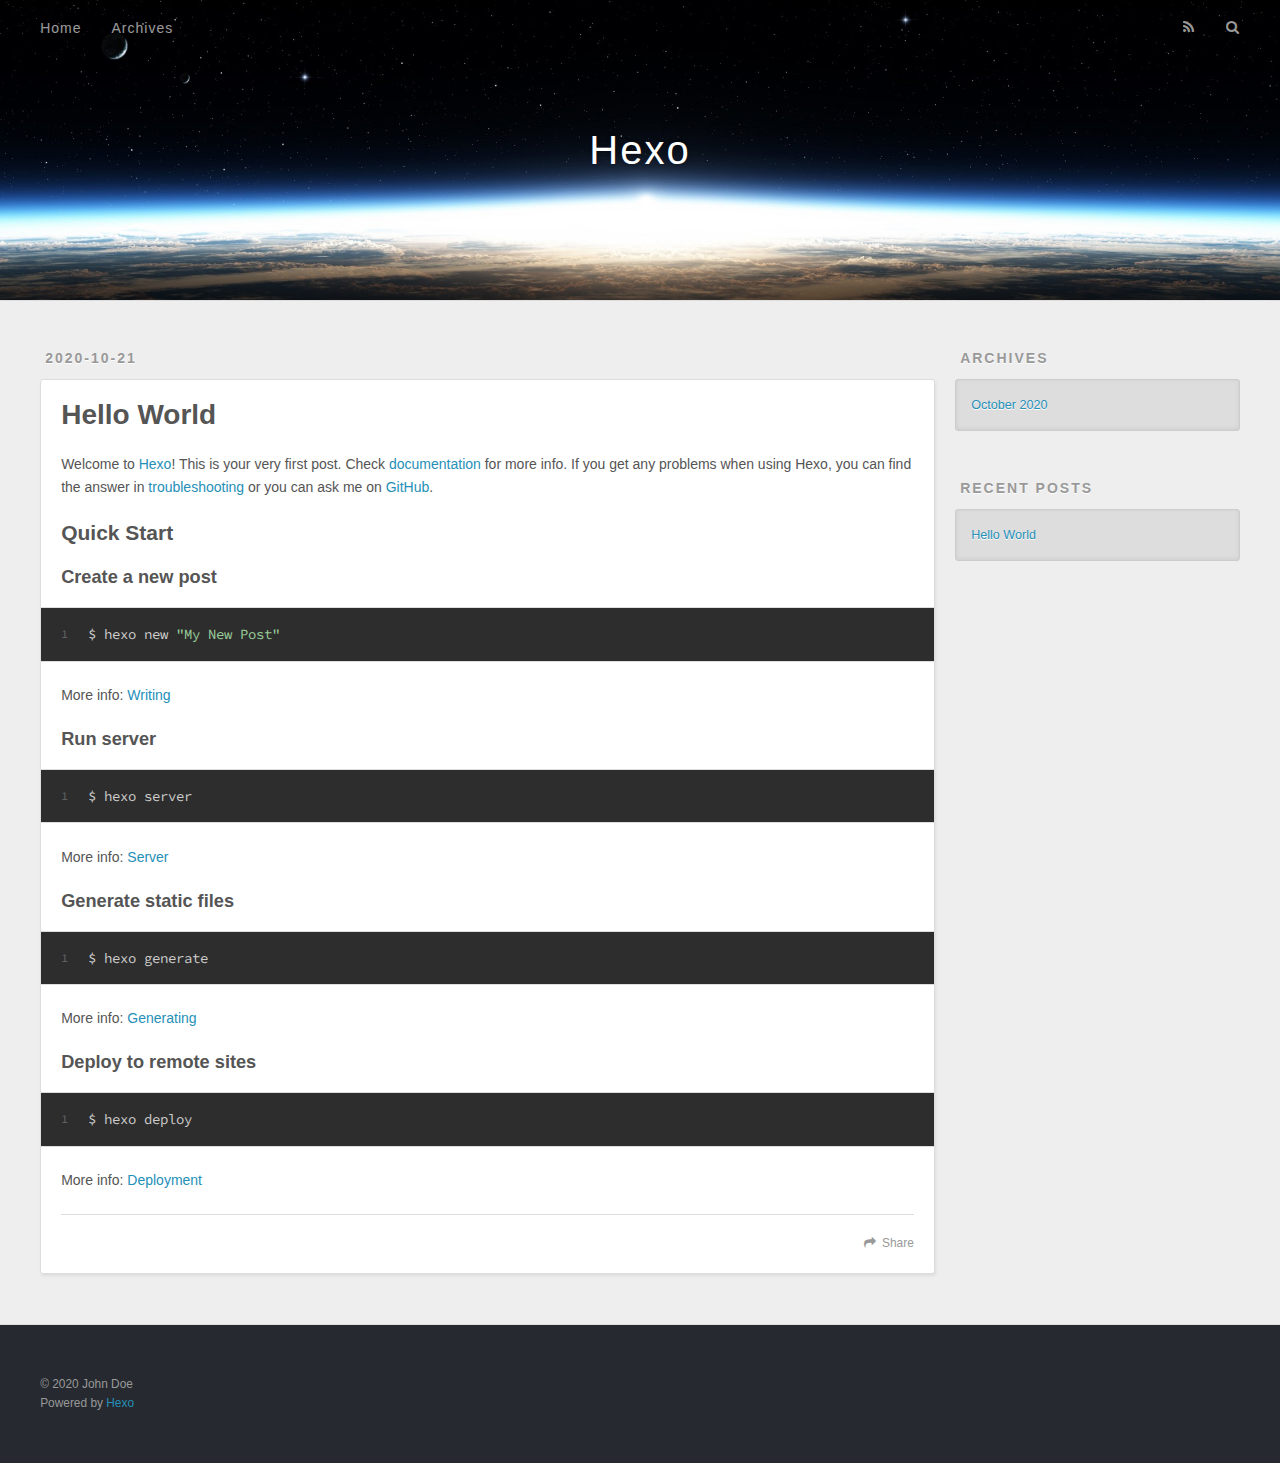
==== commit 447d2898: "Site updated: 2020-10-22 16:51:54" ====
--- a/index.html
+++ b/index.html
@@ -3,9 +3,8 @@
 <head>
   <meta charset="utf-8">
   
-  <meta name="renderer" content="webkit">
-  <meta http-equiv="X-UA-Compatible" content="IE=edge" >
-  <link rel="dns-prefetch" href="http://example.com">
+
+  
   <title>Hexo</title>
   <meta name="viewport" content="width=device-width, initial-scale=1, maximum-scale=1">
   <meta property="og:type" content="website">
@@ -16,144 +15,64 @@
 <meta property="article:author" content="John Doe">
 <meta name="twitter:card" content="summary">
   
-    <link rel="alternative" href="/atom.xml" title="Hexo" type="application/atom+xml">
+    <link rel="alternate" href="/atom.xml" title="Hexo" type="application/atom+xml">
   
   
     <link rel="icon" href="/favicon.png">
   
-  <link rel="stylesheet" type="text/css" href="/./main.0cf68a.css">
-  <style type="text/css">
   
-    #container.show {
-      background: linear-gradient(200deg,#a0cfe4,#e8c37e);
-    }
-  </style>
+    <link href="//fonts.googleapis.com/css?family=Source+Code+Pro" rel="stylesheet" type="text/css">
   
-
   
+<link rel="stylesheet" href="/css/style.css">
 
 <meta name="generator" content="Hexo 5.2.0"></head>
 
 <body>
-  <div id="container" q-class="show:isCtnShow">
-    <canvas id="anm-canvas" class="anm-canvas"></canvas>
-    <div class="left-col" q-class="show:isShow">
+  <div id="container">
+    <div id="wrap">
+      <header id="header">
+  <div id="banner"></div>
+  <div id="header-outer" class="outer">
+    <div id="header-title" class="inner">
+      <h1 id="logo-wrap">
+        <a href="/" id="logo">Hexo</a>
+      </h1>
       
-<div class="overlay" style="background: #4d4d4d"></div>
-<div class="intrude-less">
-	<header id="header" class="inner">
-		<a href="/" class="profilepic">
-			<img src="" class="js-avatar">
-		</a>
-		<hgroup>
-		  <h1 class="header-author"><a href="/"></a></h1>
-		</hgroup>
-		
-
-		<nav class="header-menu">
-			<ul>
-			
-				<li><a href="/">主页</a></li>
-	        
-				<li><a href="/tags/%E9%9A%8F%E7%AC%94/">随笔</a></li>
-	        
-			</ul>
-		</nav>
-		<nav class="header-smart-menu">
-    		
-    			
-    			<a q-on="click: openSlider(e, 'innerArchive')" href="javascript:void(0)">所有文章</a>
-    			
-            
-    			
-    			<a q-on="click: openSlider(e, 'friends')" href="javascript:void(0)">友链</a>
-    			
-            
-    			
-    			<a q-on="click: openSlider(e, 'aboutme')" href="javascript:void(0)">关于我</a>
-    			
-            
-		</nav>
-		<nav class="header-nav">
-			<div class="social">
-				
-					<a class="github" target="_blank" href="#" title="github"><i class="icon-github"></i></a>
-		        
-					<a class="weibo" target="_blank" href="#" title="weibo"><i class="icon-weibo"></i></a>
-		        
-					<a class="rss" target="_blank" href="#" title="rss"><i class="icon-rss"></i></a>
-		        
-					<a class="zhihu" target="_blank" href="#" title="zhihu"><i class="icon-zhihu"></i></a>
-		        
-			</div>
-		</nav>
-	</header>		
-</div>
-
     </div>
-    <div class="mid-col" q-class="show:isShow,hide:isShow|isFalse">
-      
-<nav id="mobile-nav">
-  	<div class="overlay js-overlay" style="background: #4d4d4d"></div>
-	<div class="btnctn js-mobile-btnctn">
-  		<div class="slider-trigger list" q-on="click: openSlider(e)"><i class="icon icon-sort"></i></div>
-	</div>
-	<div class="intrude-less">
-		<header id="header" class="inner">
-			<div class="profilepic">
-				<img src="" class="js-avatar">
-			</div>
-			<hgroup>
-			  <h1 class="header-author js-header-author"></h1>
-			</hgroup>
-			
-			
-			
-				
-			
-				
-			
-			
-			
-			<nav class="header-nav">
-				<div class="social">
-					
-						<a class="github" target="_blank" href="#" title="github"><i class="icon-github"></i></a>
-			        
-						<a class="weibo" target="_blank" href="#" title="weibo"><i class="icon-weibo"></i></a>
-			        
-						<a class="rss" target="_blank" href="#" title="rss"><i class="icon-rss"></i></a>
-			        
-						<a class="zhihu" target="_blank" href="#" title="zhihu"><i class="icon-zhihu"></i></a>
-			        
-				</div>
-			</nav>
-
-			<nav class="header-menu js-header-menu">
-				<ul style="width: 50%">
-				
-				
-					<li style="width: 50%"><a href="/">主页</a></li>
-		        
-					<li style="width: 50%"><a href="/tags/%E9%9A%8F%E7%AC%94/">随笔</a></li>
-		        
-				</ul>
-			</nav>
-		</header>				
-	</div>
-	<div class="mobile-mask" style="display:none" q-show="isShow"></div>
-</nav>
-
-      <div id="wrapper" class="body-wrap">
-        <div class="menu-l">
-          <div class="canvas-wrap">
-            <canvas data-colors="#eaeaea" data-sectionHeight="100" data-contentId="js-content" id="myCanvas1" class="anm-canvas"></canvas>
-          </div>
-          <div id="js-content" class="content-ll">
-            
+    <div id="header-inner" class="inner">
+      <nav id="main-nav">
+        <a id="main-nav-toggle" class="nav-icon"></a>
+        
+          <a class="main-nav-link" href="/">Home</a>
+        
+          <a class="main-nav-link" href="/archives">Archives</a>
+        
+      </nav>
+      <nav id="sub-nav">
+        
+          <a id="nav-rss-link" class="nav-icon" href="/atom.xml" title="RSS Feed"></a>
+        
+        <a id="nav-search-btn" class="nav-icon" title="Search"></a>
+      </nav>
+      <div id="search-form-wrap">
+        <form action="//google.com/search" method="get" accept-charset="UTF-8" class="search-form"><input type="search" name="q" class="search-form-input" placeholder="Search"><button type="submit" class="search-form-submit">&#xF002;</button><input type="hidden" name="sitesearch" value="http://example.com"></form>
+      </div>
+    </div>
+  </div>
+</header>
+      <div class="outer">
+        <section id="main">
   
-    <article id="post-hello-world" class="article article-type-post  article-index" itemscope itemprop="blogPost">
+    <article id="post-hello-world" class="article article-type-post" itemscope itemprop="blogPost">
+  <div class="article-meta">
+    <a href="/2020/10/21/hello-world/" class="article-date">
+  <time datetime="2020-10-21T09:14:17.956Z" itemprop="datePublished">2020-10-21</time>
+</a>
+    
+  </div>
   <div class="article-inner">
+    
     
       <header class="article-header">
         
@@ -163,11 +82,6 @@
     </h1>
   
 
-        
-        <a href="/2020/10/21/hello-world/" class="archive-article-date">
-  	<time datetime="2020-10-21T09:14:17.956Z" itemprop="datePublished"><i class="icon-calendar icon"></i>2020-10-21</time>
-</a>
-        
       </header>
     
     <div class="article-entry" itemprop="articleBody">
@@ -187,292 +101,96 @@
 <p>More info: <a target="_blank" rel="noopener" href="https://hexo.io/docs/one-command-deployment.html">Deployment</a></p>
 
       
-
-      
     </div>
-    <div class="article-info article-info-index">
+    <footer class="article-footer">
+      <a data-url="http://example.com/2020/10/21/hello-world/" data-id="ckgkl6qkw0000octzey7od8rp" class="article-share-link">Share</a>
       
       
-      
+    </footer>
+  </div>
+  
+</article>
 
-      
-        <p class="article-more-link">
-          <a class="article-more-a" href="/2020/10/21/hello-world/">展开全文 >></a>
-        </p>
-      
 
-      
-      <div class="clearfix"></div>
+  
+
+
+</section>
+        
+          <aside id="sidebar">
+  
+    
+
+  
+    
+
+  
+    
+  
+    
+  <div class="widget-wrap">
+    <h3 class="widget-title">Archives</h3>
+    <div class="widget">
+      <ul class="archive-list"><li class="archive-list-item"><a class="archive-list-link" href="/archives/2020/10/">October 2020</a></li></ul>
     </div>
   </div>
-</article>
 
-<aside class="wrap-side-operation">
-    <div class="mod-side-operation">
+
+  
+    
+  <div class="widget-wrap">
+    <h3 class="widget-title">Recent Posts</h3>
+    <div class="widget">
+      <ul>
         
-        <div class="jump-container" id="js-jump-container" style="display:none;">
-            <a href="javascript:void(0)" class="mod-side-operation__jump-to-top">
-                <i class="icon-font icon-back"></i>
-            </a>
-            <div id="js-jump-plan-container" class="jump-plan-container" style="top: -11px;">
-                <i class="icon-font icon-plane jump-plane"></i>
-            </div>
-        </div>
+          <li>
+            <a href="/2020/10/21/hello-world/">Hello World</a>
+          </li>
         
+      </ul>
+    </div>
+  </div>
+
+  
+</aside>
         
+      </div>
+      <footer id="footer">
+  
+  <div class="outer">
+    <div id="footer-info" class="inner">
+      &copy; 2020 John Doe<br>
+      Powered by <a href="http://hexo.io/" target="_blank">Hexo</a>
     </div>
-</aside>
+  </div>
+</footer>
+    </div>
+    <nav id="mobile-nav">
+  
+    <a href="/" class="mobile-nav-link">Home</a>
+  
+    <a href="/archives" class="mobile-nav-link">Archives</a>
+  
+</nav>
+    
+
+<script src="//ajax.googleapis.com/ajax/libs/jquery/2.0.3/jquery.min.js"></script>
+
+
+  
+<link rel="stylesheet" href="/fancybox/jquery.fancybox.css">
+
+  
+<script src="/fancybox/jquery.fancybox.pack.js"></script>
 
 
 
 
-  
-  
+<script src="/js/script.js"></script>
 
 
-          </div>
-        </div>
-      </div>
-      <footer id="footer">
-  <div class="outer">
-    <div id="footer-info">
-    	<div class="footer-left">
-    		&copy; 2020 John Doe
-    	</div>
-      	<div class="footer-right">
-      		<a href="http://hexo.io/" target="_blank">Hexo</a>  Theme <a href="https://github.com/litten/hexo-theme-yilia" target="_blank">Yilia</a> by Litten
-      	</div>
-    </div>
-  </div>
-</footer>
-    </div>
-    <script>
-	var yiliaConfig = {
-		mathjax: false,
-		isHome: true,
-		isPost: false,
-		isArchive: false,
-		isTag: false,
-		isCategory: false,
-		open_in_new: false,
-		toc_hide_index: true,
-		root: "/",
-		innerArchive: true,
-		showTags: false
-	}
-</script>
-
-<script>!function(t){function n(e){if(r[e])return r[e].exports;var i=r[e]={exports:{},id:e,loaded:!1};return t[e].call(i.exports,i,i.exports,n),i.loaded=!0,i.exports}var r={};n.m=t,n.c=r,n.p="./",n(0)}([function(t,n,r){r(195),t.exports=r(191)},function(t,n,r){var e=r(3),i=r(52),o=r(27),u=r(28),c=r(53),f="prototype",a=function(t,n,r){var s,l,h,v,p=t&a.F,d=t&a.G,y=t&a.S,g=t&a.P,b=t&a.B,m=d?e:y?e[n]||(e[n]={}):(e[n]||{})[f],x=d?i:i[n]||(i[n]={}),w=x[f]||(x[f]={});d&&(r=n);for(s in r)l=!p&&m&&void 0!==m[s],h=(l?m:r)[s],v=b&&l?c(h,e):g&&"function"==typeof h?c(Function.call,h):h,m&&u(m,s,h,t&a.U),x[s]!=h&&o(x,s,v),g&&w[s]!=h&&(w[s]=h)};e.core=i,a.F=1,a.G=2,a.S=4,a.P=8,a.B=16,a.W=32,a.U=64,a.R=128,t.exports=a},function(t,n,r){var e=r(6);t.exports=function(t){if(!e(t))throw TypeError(t+" is not an object!");return t}},function(t,n){var r=t.exports="undefined"!=typeof window&&window.Math==Math?window:"undefined"!=typeof self&&self.Math==Math?self:Function("return this")();"number"==typeof __g&&(__g=r)},function(t,n){t.exports=function(t){try{return!!t()}catch(t){return!0}}},function(t,n){var r=t.exports="undefined"!=typeof window&&window.Math==Math?window:"undefined"!=typeof self&&self.Math==Math?self:Function("return this")();"number"==typeof __g&&(__g=r)},function(t,n){t.exports=function(t){return"object"==typeof t?null!==t:"function"==typeof t}},function(t,n,r){var e=r(126)("wks"),i=r(76),o=r(3).Symbol,u="function"==typeof o;(t.exports=function(t){return e[t]||(e[t]=u&&o[t]||(u?o:i)("Symbol."+t))}).store=e},function(t,n){var r={}.hasOwnProperty;t.exports=function(t,n){return r.call(t,n)}},function(t,n,r){var e=r(94),i=r(33);t.exports=function(t){return e(i(t))}},function(t,n,r){t.exports=!r(4)(function(){return 7!=Object.defineProperty({},"a",{get:function(){return 7}}).a})},function(t,n,r){var e=r(2),i=r(167),o=r(50),u=Object.defineProperty;n.f=r(10)?Object.defineProperty:function(t,n,r){if(e(t),n=o(n,!0),e(r),i)try{return u(t,n,r)}catch(t){}if("get"in r||"set"in r)throw TypeError("Accessors not supported!");return"value"in r&&(t[n]=r.value),t}},function(t,n,r){t.exports=!r(18)(function(){return 7!=Object.defineProperty({},"a",{get:function(){return 7}}).a})},function(t,n,r){var e=r(14),i=r(22);t.exports=r(12)?function(t,n,r){return e.f(t,n,i(1,r))}:function(t,n,r){return t[n]=r,t}},function(t,n,r){var e=r(20),i=r(58),o=r(42),u=Object.defineProperty;n.f=r(12)?Object.defineProperty:function(t,n,r){if(e(t),n=o(n,!0),e(r),i)try{return u(t,n,r)}catch(t){}if("get"in r||"set"in r)throw TypeError("Accessors not supported!");return"value"in r&&(t[n]=r.value),t}},function(t,n,r){var e=r(40)("wks"),i=r(23),o=r(5).Symbol,u="function"==typeof o;(t.exports=function(t){return e[t]||(e[t]=u&&o[t]||(u?o:i)("Symbol."+t))}).store=e},function(t,n,r){var e=r(67),i=Math.min;t.exports=function(t){return t>0?i(e(t),9007199254740991):0}},function(t,n,r){var e=r(46);t.exports=function(t){return Object(e(t))}},function(t,n){t.exports=function(t){try{return!!t()}catch(t){return!0}}},function(t,n,r){var e=r(63),i=r(34);t.exports=Object.keys||function(t){return e(t,i)}},function(t,n,r){var e=r(21);t.exports=function(t){if(!e(t))throw TypeError(t+" is not an object!");return t}},function(t,n){t.exports=function(t){return"object"==typeof t?null!==t:"function"==typeof t}},function(t,n){t.exports=function(t,n){return{enumerable:!(1&t),configurable:!(2&t),writable:!(4&t),value:n}}},function(t,n){var r=0,e=Math.random();t.exports=function(t){return"Symbol(".concat(void 0===t?"":t,")_",(++r+e).toString(36))}},function(t,n){var r={}.hasOwnProperty;t.exports=function(t,n){return r.call(t,n)}},function(t,n){var r=t.exports={version:"2.4.0"};"number"==typeof __e&&(__e=r)},function(t,n){t.exports=function(t){if("function"!=typeof t)throw TypeError(t+" is not a function!");return t}},function(t,n,r){var e=r(11),i=r(66);t.exports=r(10)?function(t,n,r){return e.f(t,n,i(1,r))}:function(t,n,r){return t[n]=r,t}},function(t,n,r){var e=r(3),i=r(27),o=r(24),u=r(76)("src"),c="toString",f=Function[c],a=(""+f).split(c);r(52).inspectSource=function(t){return f.call(t)},(t.exports=function(t,n,r,c){var f="function"==typeof r;f&&(o(r,"name")||i(r,"name",n)),t[n]!==r&&(f&&(o(r,u)||i(r,u,t[n]?""+t[n]:a.join(String(n)))),t===e?t[n]=r:c?t[n]?t[n]=r:i(t,n,r):(delete t[n],i(t,n,r)))})(Function.prototype,c,function(){return"function"==typeof this&&this[u]||f.call(this)})},function(t,n,r){var e=r(1),i=r(4),o=r(46),u=function(t,n,r,e){var i=String(o(t)),u="<"+n;return""!==r&&(u+=" "+r+'="'+String(e).replace(/"/g,"&quot;")+'"'),u+">"+i+"</"+n+">"};t.exports=function(t,n){var r={};r[t]=n(u),e(e.P+e.F*i(function(){var n=""[t]('"');return n!==n.toLowerCase()||n.split('"').length>3}),"String",r)}},function(t,n,r){var e=r(115),i=r(46);t.exports=function(t){return e(i(t))}},function(t,n,r){var e=r(116),i=r(66),o=r(30),u=r(50),c=r(24),f=r(167),a=Object.getOwnPropertyDescriptor;n.f=r(10)?a:function(t,n){if(t=o(t),n=u(n,!0),f)try{return a(t,n)}catch(t){}if(c(t,n))return i(!e.f.call(t,n),t[n])}},function(t,n,r){var e=r(24),i=r(17),o=r(145)("IE_PROTO"),u=Object.prototype;t.exports=Object.getPrototypeOf||function(t){return t=i(t),e(t,o)?t[o]:"function"==typeof t.constructor&&t instanceof t.constructor?t.constructor.prototype:t instanceof Object?u:null}},function(t,n){t.exports=function(t){if(void 0==t)throw TypeError("Can't call method on  "+t);return t}},function(t,n){t.exports="constructor,hasOwnProperty,isPrototypeOf,propertyIsEnumerable,toLocaleString,toString,valueOf".split(",")},function(t,n){t.exports={}},function(t,n){t.exports=!0},function(t,n){n.f={}.propertyIsEnumerable},function(t,n,r){var e=r(14).f,i=r(8),o=r(15)("toStringTag");t.exports=function(t,n,r){t&&!i(t=r?t:t.prototype,o)&&e(t,o,{configurable:!0,value:n})}},function(t,n,r){var e=r(40)("keys"),i=r(23);t.exports=function(t){return e[t]||(e[t]=i(t))}},function(t,n,r){var e=r(5),i="__core-js_shared__",o=e[i]||(e[i]={});t.exports=function(t){return o[t]||(o[t]={})}},function(t,n){var r=Math.ceil,e=Math.floor;t.exports=function(t){return isNaN(t=+t)?0:(t>0?e:r)(t)}},function(t,n,r){var e=r(21);t.exports=function(t,n){if(!e(t))return t;var r,i;if(n&&"function"==typeof(r=t.toString)&&!e(i=r.call(t)))return i;if("function"==typeof(r=t.valueOf)&&!e(i=r.call(t)))return i;if(!n&&"function"==typeof(r=t.toString)&&!e(i=r.call(t)))return i;throw TypeError("Can't convert object to primitive value")}},function(t,n,r){var e=r(5),i=r(25),o=r(36),u=r(44),c=r(14).f;t.exports=function(t){var n=i.Symbol||(i.Symbol=o?{}:e.Symbol||{});"_"==t.charAt(0)||t in n||c(n,t,{value:u.f(t)})}},function(t,n,r){n.f=r(15)},function(t,n){var r={}.toString;t.exports=function(t){return r.call(t).slice(8,-1)}},function(t,n){t.exports=function(t){if(void 0==t)throw TypeError("Can't call method on  "+t);return t}},function(t,n,r){var e=r(4);t.exports=function(t,n){return!!t&&e(function(){n?t.call(null,function(){},1):t.call(null)})}},function(t,n,r){var e=r(53),i=r(115),o=r(17),u=r(16),c=r(203);t.exports=function(t,n){var r=1==t,f=2==t,a=3==t,s=4==t,l=6==t,h=5==t||l,v=n||c;return function(n,c,p){for(var d,y,g=o(n),b=i(g),m=e(c,p,3),x=u(b.length),w=0,S=r?v(n,x):f?v(n,0):void 0;x>w;w++)if((h||w in b)&&(d=b[w],y=m(d,w,g),t))if(r)S[w]=y;else if(y)switch(t){case 3:return!0;case 5:return d;case 6:return w;case 2:S.push(d)}else if(s)return!1;return l?-1:a||s?s:S}}},function(t,n,r){var e=r(1),i=r(52),o=r(4);t.exports=function(t,n){var r=(i.Object||{})[t]||Object[t],u={};u[t]=n(r),e(e.S+e.F*o(function(){r(1)}),"Object",u)}},function(t,n,r){var e=r(6);t.exports=function(t,n){if(!e(t))return t;var r,i;if(n&&"function"==typeof(r=t.toString)&&!e(i=r.call(t)))return i;if("function"==typeof(r=t.valueOf)&&!e(i=r.call(t)))return i;if(!n&&"function"==typeof(r=t.toString)&&!e(i=r.call(t)))return i;throw TypeError("Can't convert object to primitive value")}},function(t,n,r){var e=r(5),i=r(25),o=r(91),u=r(13),c="prototype",f=function(t,n,r){var a,s,l,h=t&f.F,v=t&f.G,p=t&f.S,d=t&f.P,y=t&f.B,g=t&f.W,b=v?i:i[n]||(i[n]={}),m=b[c],x=v?e:p?e[n]:(e[n]||{})[c];v&&(r=n);for(a in r)(s=!h&&x&&void 0!==x[a])&&a in b||(l=s?x[a]:r[a],b[a]=v&&"function"!=typeof x[a]?r[a]:y&&s?o(l,e):g&&x[a]==l?function(t){var n=function(n,r,e){if(this instanceof t){switch(arguments.length){case 0:return new t;case 1:return new t(n);case 2:return new t(n,r)}return new t(n,r,e)}return t.apply(this,arguments)};return n[c]=t[c],n}(l):d&&"function"==typeof l?o(Function.call,l):l,d&&((b.virtual||(b.virtual={}))[a]=l,t&f.R&&m&&!m[a]&&u(m,a,l)))};f.F=1,f.G=2,f.S=4,f.P=8,f.B=16,f.W=32,f.U=64,f.R=128,t.exports=f},function(t,n){var r=t.exports={version:"2.4.0"};"number"==typeof __e&&(__e=r)},function(t,n,r){var e=r(26);t.exports=function(t,n,r){if(e(t),void 0===n)return t;switch(r){case 1:return function(r){return t.call(n,r)};case 2:return function(r,e){return t.call(n,r,e)};case 3:return function(r,e,i){return t.call(n,r,e,i)}}return function(){return t.apply(n,arguments)}}},function(t,n,r){var e=r(183),i=r(1),o=r(126)("metadata"),u=o.store||(o.store=new(r(186))),c=function(t,n,r){var i=u.get(t);if(!i){if(!r)return;u.set(t,i=new e)}var o=i.get(n);if(!o){if(!r)return;i.set(n,o=new e)}return o},f=function(t,n,r){var e=c(n,r,!1);return void 0!==e&&e.has(t)},a=function(t,n,r){var e=c(n,r,!1);return void 0===e?void 0:e.get(t)},s=function(t,n,r,e){c(r,e,!0).set(t,n)},l=function(t,n){var r=c(t,n,!1),e=[];return r&&r.forEach(function(t,n){e.push(n)}),e},h=function(t){return void 0===t||"symbol"==typeof t?t:String(t)},v=function(t){i(i.S,"Reflect",t)};t.exports={store:u,map:c,has:f,get:a,set:s,keys:l,key:h,exp:v}},function(t,n,r){"use strict";if(r(10)){var e=r(69),i=r(3),o=r(4),u=r(1),c=r(127),f=r(152),a=r(53),s=r(68),l=r(66),h=r(27),v=r(73),p=r(67),d=r(16),y=r(75),g=r(50),b=r(24),m=r(180),x=r(114),w=r(6),S=r(17),_=r(137),O=r(70),E=r(32),P=r(71).f,j=r(154),F=r(76),M=r(7),A=r(48),N=r(117),T=r(146),I=r(155),k=r(80),L=r(123),R=r(74),C=r(130),D=r(160),U=r(11),W=r(31),G=U.f,B=W.f,V=i.RangeError,z=i.TypeError,q=i.Uint8Array,K="ArrayBuffer",J="Shared"+K,Y="BYTES_PER_ELEMENT",H="prototype",$=Array[H],X=f.ArrayBuffer,Q=f.DataView,Z=A(0),tt=A(2),nt=A(3),rt=A(4),et=A(5),it=A(6),ot=N(!0),ut=N(!1),ct=I.values,ft=I.keys,at=I.entries,st=$.lastIndexOf,lt=$.reduce,ht=$.reduceRight,vt=$.join,pt=$.sort,dt=$.slice,yt=$.toString,gt=$.toLocaleString,bt=M("iterator"),mt=M("toStringTag"),xt=F("typed_constructor"),wt=F("def_constructor"),St=c.CONSTR,_t=c.TYPED,Ot=c.VIEW,Et="Wrong length!",Pt=A(1,function(t,n){return Tt(T(t,t[wt]),n)}),jt=o(function(){return 1===new q(new Uint16Array([1]).buffer)[0]}),Ft=!!q&&!!q[H].set&&o(function(){new q(1).set({})}),Mt=function(t,n){if(void 0===t)throw z(Et);var r=+t,e=d(t);if(n&&!m(r,e))throw V(Et);return e},At=function(t,n){var r=p(t);if(r<0||r%n)throw V("Wrong offset!");return r},Nt=function(t){if(w(t)&&_t in t)return t;throw z(t+" is not a typed array!")},Tt=function(t,n){if(!(w(t)&&xt in t))throw z("It is not a typed array constructor!");return new t(n)},It=function(t,n){return kt(T(t,t[wt]),n)},kt=function(t,n){for(var r=0,e=n.length,i=Tt(t,e);e>r;)i[r]=n[r++];return i},Lt=function(t,n,r){G(t,n,{get:function(){return this._d[r]}})},Rt=function(t){var n,r,e,i,o,u,c=S(t),f=arguments.length,s=f>1?arguments[1]:void 0,l=void 0!==s,h=j(c);if(void 0!=h&&!_(h)){for(u=h.call(c),e=[],n=0;!(o=u.next()).done;n++)e.push(o.value);c=e}for(l&&f>2&&(s=a(s,arguments[2],2)),n=0,r=d(c.length),i=Tt(this,r);r>n;n++)i[n]=l?s(c[n],n):c[n];return i},Ct=function(){for(var t=0,n=arguments.length,r=Tt(this,n);n>t;)r[t]=arguments[t++];return r},Dt=!!q&&o(function(){gt.call(new q(1))}),Ut=function(){return gt.apply(Dt?dt.call(Nt(this)):Nt(this),arguments)},Wt={copyWithin:function(t,n){return D.call(Nt(this),t,n,arguments.length>2?arguments[2]:void 0)},every:function(t){return rt(Nt(this),t,arguments.length>1?arguments[1]:void 0)},fill:function(t){return C.apply(Nt(this),arguments)},filter:function(t){return It(this,tt(Nt(this),t,arguments.length>1?arguments[1]:void 0))},find:function(t){return et(Nt(this),t,arguments.length>1?arguments[1]:void 0)},findIndex:function(t){return it(Nt(this),t,arguments.length>1?arguments[1]:void 0)},forEach:function(t){Z(Nt(this),t,arguments.length>1?arguments[1]:void 0)},indexOf:function(t){return ut(Nt(this),t,arguments.length>1?arguments[1]:void 0)},includes:function(t){return ot(Nt(this),t,arguments.length>1?arguments[1]:void 0)},join:function(t){return vt.apply(Nt(this),arguments)},lastIndexOf:function(t){return st.apply(Nt(this),arguments)},map:function(t){return Pt(Nt(this),t,arguments.length>1?arguments[1]:void 0)},reduce:function(t){return lt.apply(Nt(this),arguments)},reduceRight:function(t){return ht.apply(Nt(this),arguments)},reverse:function(){for(var t,n=this,r=Nt(n).length,e=Math.floor(r/2),i=0;i<e;)t=n[i],n[i++]=n[--r],n[r]=t;return n},some:function(t){return nt(Nt(this),t,arguments.length>1?arguments[1]:void 0)},sort:function(t){return pt.call(Nt(this),t)},subarray:function(t,n){var r=Nt(this),e=r.length,i=y(t,e);return new(T(r,r[wt]))(r.buffer,r.byteOffset+i*r.BYTES_PER_ELEMENT,d((void 0===n?e:y(n,e))-i))}},Gt=function(t,n){return It(this,dt.call(Nt(this),t,n))},Bt=function(t){Nt(this);var n=At(arguments[1],1),r=this.length,e=S(t),i=d(e.length),o=0;if(i+n>r)throw V(Et);for(;o<i;)this[n+o]=e[o++]},Vt={entries:function(){return at.call(Nt(this))},keys:function(){return ft.call(Nt(this))},values:function(){return ct.call(Nt(this))}},zt=function(t,n){return w(t)&&t[_t]&&"symbol"!=typeof n&&n in t&&String(+n)==String(n)},qt=function(t,n){return zt(t,n=g(n,!0))?l(2,t[n]):B(t,n)},Kt=function(t,n,r){return!(zt(t,n=g(n,!0))&&w(r)&&b(r,"value"))||b(r,"get")||b(r,"set")||r.configurable||b(r,"writable")&&!r.writable||b(r,"enumerable")&&!r.enumerable?G(t,n,r):(t[n]=r.value,t)};St||(W.f=qt,U.f=Kt),u(u.S+u.F*!St,"Object",{getOwnPropertyDescriptor:qt,defineProperty:Kt}),o(function(){yt.call({})})&&(yt=gt=function(){return vt.call(this)});var Jt=v({},Wt);v(Jt,Vt),h(Jt,bt,Vt.values),v(Jt,{slice:Gt,set:Bt,constructor:function(){},toString:yt,toLocaleString:Ut}),Lt(Jt,"buffer","b"),Lt(Jt,"byteOffset","o"),Lt(Jt,"byteLength","l"),Lt(Jt,"length","e"),G(Jt,mt,{get:function(){return this[_t]}}),t.exports=function(t,n,r,f){f=!!f;var a=t+(f?"Clamped":"")+"Array",l="Uint8Array"!=a,v="get"+t,p="set"+t,y=i[a],g=y||{},b=y&&E(y),m=!y||!c.ABV,S={},_=y&&y[H],j=function(t,r){var e=t._d;return e.v[v](r*n+e.o,jt)},F=function(t,r,e){var i=t._d;f&&(e=(e=Math.round(e))<0?0:e>255?255:255&e),i.v[p](r*n+i.o,e,jt)},M=function(t,n){G(t,n,{get:function(){return j(this,n)},set:function(t){return F(this,n,t)},enumerable:!0})};m?(y=r(function(t,r,e,i){s(t,y,a,"_d");var o,u,c,f,l=0,v=0;if(w(r)){if(!(r instanceof X||(f=x(r))==K||f==J))return _t in r?kt(y,r):Rt.call(y,r);o=r,v=At(e,n);var p=r.byteLength;if(void 0===i){if(p%n)throw V(Et);if((u=p-v)<0)throw V(Et)}else if((u=d(i)*n)+v>p)throw V(Et);c=u/n}else c=Mt(r,!0),u=c*n,o=new X(u);for(h(t,"_d",{b:o,o:v,l:u,e:c,v:new Q(o)});l<c;)M(t,l++)}),_=y[H]=O(Jt),h(_,"constructor",y)):L(function(t){new y(null),new y(t)},!0)||(y=r(function(t,r,e,i){s(t,y,a);var o;return w(r)?r instanceof X||(o=x(r))==K||o==J?void 0!==i?new g(r,At(e,n),i):void 0!==e?new g(r,At(e,n)):new g(r):_t in r?kt(y,r):Rt.call(y,r):new g(Mt(r,l))}),Z(b!==Function.prototype?P(g).concat(P(b)):P(g),function(t){t in y||h(y,t,g[t])}),y[H]=_,e||(_.constructor=y));var A=_[bt],N=!!A&&("values"==A.name||void 0==A.name),T=Vt.values;h(y,xt,!0),h(_,_t,a),h(_,Ot,!0),h(_,wt,y),(f?new y(1)[mt]==a:mt in _)||G(_,mt,{get:function(){return a}}),S[a]=y,u(u.G+u.W+u.F*(y!=g),S),u(u.S,a,{BYTES_PER_ELEMENT:n,from:Rt,of:Ct}),Y in _||h(_,Y,n),u(u.P,a,Wt),R(a),u(u.P+u.F*Ft,a,{set:Bt}),u(u.P+u.F*!N,a,Vt),u(u.P+u.F*(_.toString!=yt),a,{toString:yt}),u(u.P+u.F*o(function(){new y(1).slice()}),a,{slice:Gt}),u(u.P+u.F*(o(function(){return[1,2].toLocaleString()!=new y([1,2]).toLocaleString()})||!o(function(){_.toLocaleString.call([1,2])})),a,{toLocaleString:Ut}),k[a]=N?A:T,e||N||h(_,bt,T)}}else t.exports=function(){}},function(t,n){var r={}.toString;t.exports=function(t){return r.call(t).slice(8,-1)}},function(t,n,r){var e=r(21),i=r(5).document,o=e(i)&&e(i.createElement);t.exports=function(t){return o?i.createElement(t):{}}},function(t,n,r){t.exports=!r(12)&&!r(18)(function(){return 7!=Object.defineProperty(r(57)("div"),"a",{get:function(){return 7}}).a})},function(t,n,r){"use strict";var e=r(36),i=r(51),o=r(64),u=r(13),c=r(8),f=r(35),a=r(96),s=r(38),l=r(103),h=r(15)("iterator"),v=!([].keys&&"next"in[].keys()),p="keys",d="values",y=function(){return this};t.exports=function(t,n,r,g,b,m,x){a(r,n,g);var w,S,_,O=function(t){if(!v&&t in F)return F[t];switch(t){case p:case d:return function(){return new r(this,t)}}return function(){return new r(this,t)}},E=n+" Iterator",P=b==d,j=!1,F=t.prototype,M=F[h]||F["@@iterator"]||b&&F[b],A=M||O(b),N=b?P?O("entries"):A:void 0,T="Array"==n?F.entries||M:M;if(T&&(_=l(T.call(new t)))!==Object.prototype&&(s(_,E,!0),e||c(_,h)||u(_,h,y)),P&&M&&M.name!==d&&(j=!0,A=function(){return M.call(this)}),e&&!x||!v&&!j&&F[h]||u(F,h,A),f[n]=A,f[E]=y,b)if(w={values:P?A:O(d),keys:m?A:O(p),entries:N},x)for(S in w)S in F||o(F,S,w[S]);else i(i.P+i.F*(v||j),n,w);return w}},function(t,n,r){var e=r(20),i=r(100),o=r(34),u=r(39)("IE_PROTO"),c=function(){},f="prototype",a=function(){var t,n=r(57)("iframe"),e=o.length;for(n.style.display="none",r(93).appendChild(n),n.src="javascript:",t=n.contentWindow.document,t.open(),t.write("<script>document.F=Object<\/script>"),t.close(),a=t.F;e--;)delete a[f][o[e]];return a()};t.exports=Object.create||function(t,n){var r;return null!==t?(c[f]=e(t),r=new c,c[f]=null,r[u]=t):r=a(),void 0===n?r:i(r,n)}},function(t,n,r){var e=r(63),i=r(34).concat("length","prototype");n.f=Object.getOwnPropertyNames||function(t){return e(t,i)}},function(t,n){n.f=Object.getOwnPropertySymbols},function(t,n,r){var e=r(8),i=r(9),o=r(90)(!1),u=r(39)("IE_PROTO");t.exports=function(t,n){var r,c=i(t),f=0,a=[];for(r in c)r!=u&&e(c,r)&&a.push(r);for(;n.length>f;)e(c,r=n[f++])&&(~o(a,r)||a.push(r));return a}},function(t,n,r){t.exports=r(13)},function(t,n,r){var e=r(76)("meta"),i=r(6),o=r(24),u=r(11).f,c=0,f=Object.isExtensible||function(){return!0},a=!r(4)(function(){return f(Object.preventExtensions({}))}),s=function(t){u(t,e,{value:{i:"O"+ ++c,w:{}}})},l=function(t,n){if(!i(t))return"symbol"==typeof t?t:("string"==typeof t?"S":"P")+t;if(!o(t,e)){if(!f(t))return"F";if(!n)return"E";s(t)}return t[e].i},h=function(t,n){if(!o(t,e)){if(!f(t))return!0;if(!n)return!1;s(t)}return t[e].w},v=function(t){return a&&p.NEED&&f(t)&&!o(t,e)&&s(t),t},p=t.exports={KEY:e,NEED:!1,fastKey:l,getWeak:h,onFreeze:v}},function(t,n){t.exports=function(t,n){return{enumerable:!(1&t),configurable:!(2&t),writable:!(4&t),value:n}}},function(t,n){var r=Math.ceil,e=Math.floor;t.exports=function(t){return isNaN(t=+t)?0:(t>0?e:r)(t)}},function(t,n){t.exports=function(t,n,r,e){if(!(t instanceof n)||void 0!==e&&e in t)throw TypeError(r+": incorrect invocation!");return t}},function(t,n){t.exports=!1},function(t,n,r){var e=r(2),i=r(173),o=r(133),u=r(145)("IE_PROTO"),c=function(){},f="prototype",a=function(){var t,n=r(132)("iframe"),e=o.length;for(n.style.display="none",r(135).appendChild(n),n.src="javascript:",t=n.contentWindow.document,t.open(),t.write("<script>document.F=Object<\/script>"),t.close(),a=t.F;e--;)delete a[f][o[e]];return a()};t.exports=Object.create||function(t,n){var r;return null!==t?(c[f]=e(t),r=new c,c[f]=null,r[u]=t):r=a(),void 0===n?r:i(r,n)}},function(t,n,r){var e=r(175),i=r(133).concat("length","prototype");n.f=Object.getOwnPropertyNames||function(t){return e(t,i)}},function(t,n,r){var e=r(175),i=r(133);t.exports=Object.keys||function(t){return e(t,i)}},function(t,n,r){var e=r(28);t.exports=function(t,n,r){for(var i in n)e(t,i,n[i],r);return t}},function(t,n,r){"use strict";var e=r(3),i=r(11),o=r(10),u=r(7)("species");t.exports=function(t){var n=e[t];o&&n&&!n[u]&&i.f(n,u,{configurable:!0,get:function(){return this}})}},function(t,n,r){var e=r(67),i=Math.max,o=Math.min;t.exports=function(t,n){return t=e(t),t<0?i(t+n,0):o(t,n)}},function(t,n){var r=0,e=Math.random();t.exports=function(t){return"Symbol(".concat(void 0===t?"":t,")_",(++r+e).toString(36))}},function(t,n,r){var e=r(33);t.exports=function(t){return Object(e(t))}},function(t,n,r){var e=r(7)("unscopables"),i=Array.prototype;void 0==i[e]&&r(27)(i,e,{}),t.exports=function(t){i[e][t]=!0}},function(t,n,r){var e=r(53),i=r(169),o=r(137),u=r(2),c=r(16),f=r(154),a={},s={},n=t.exports=function(t,n,r,l,h){var v,p,d,y,g=h?function(){return t}:f(t),b=e(r,l,n?2:1),m=0;if("function"!=typeof g)throw TypeError(t+" is not iterable!");if(o(g)){for(v=c(t.length);v>m;m++)if((y=n?b(u(p=t[m])[0],p[1]):b(t[m]))===a||y===s)return y}else for(d=g.call(t);!(p=d.next()).done;)if((y=i(d,b,p.value,n))===a||y===s)return y};n.BREAK=a,n.RETURN=s},function(t,n){t.exports={}},function(t,n,r){var e=r(11).f,i=r(24),o=r(7)("toStringTag");t.exports=function(t,n,r){t&&!i(t=r?t:t.prototype,o)&&e(t,o,{configurable:!0,value:n})}},function(t,n,r){var e=r(1),i=r(46),o=r(4),u=r(150),c="["+u+"]",f="​-",a=RegExp("^"+c+c+"*"),s=RegExp(c+c+"*$"),l=function(t,n,r){var i={},c=o(function(){return!!u[t]()||f[t]()!=f}),a=i[t]=c?n(h):u[t];r&&(i[r]=a),e(e.P+e.F*c,"String",i)},h=l.trim=function(t,n){return t=String(i(t)),1&n&&(t=t.replace(a,"")),2&n&&(t=t.replace(s,"")),t};t.exports=l},function(t,n,r){t.exports={default:r(86),__esModule:!0}},function(t,n,r){t.exports={default:r(87),__esModule:!0}},function(t,n,r){"use strict";function e(t){return t&&t.__esModule?t:{default:t}}n.__esModule=!0;var i=r(84),o=e(i),u=r(83),c=e(u),f="function"==typeof c.default&&"symbol"==typeof o.default?function(t){return typeof t}:function(t){return t&&"function"==typeof c.default&&t.constructor===c.default&&t!==c.default.prototype?"symbol":typeof t};n.default="function"==typeof c.default&&"symbol"===f(o.default)?function(t){return void 0===t?"undefined":f(t)}:function(t){return t&&"function"==typeof c.default&&t.constructor===c.default&&t!==c.default.prototype?"symbol":void 0===t?"undefined":f(t)}},function(t,n,r){r(110),r(108),r(111),r(112),t.exports=r(25).Symbol},function(t,n,r){r(109),r(113),t.exports=r(44).f("iterator")},function(t,n){t.exports=function(t){if("function"!=typeof t)throw TypeError(t+" is not a function!");return t}},function(t,n){t.exports=function(){}},function(t,n,r){var e=r(9),i=r(106),o=r(105);t.exports=function(t){return function(n,r,u){var c,f=e(n),a=i(f.length),s=o(u,a);if(t&&r!=r){for(;a>s;)if((c=f[s++])!=c)return!0}else for(;a>s;s++)if((t||s in f)&&f[s]===r)return t||s||0;return!t&&-1}}},function(t,n,r){var e=r(88);t.exports=function(t,n,r){if(e(t),void 0===n)return t;switch(r){case 1:return function(r){return t.call(n,r)};case 2:return function(r,e){return t.call(n,r,e)};case 3:return function(r,e,i){return t.call(n,r,e,i)}}return function(){return t.apply(n,arguments)}}},function(t,n,r){var e=r(19),i=r(62),o=r(37);t.exports=function(t){var n=e(t),r=i.f;if(r)for(var u,c=r(t),f=o.f,a=0;c.length>a;)f.call(t,u=c[a++])&&n.push(u);return n}},function(t,n,r){t.exports=r(5).document&&document.documentElement},function(t,n,r){var e=r(56);t.exports=Object("z").propertyIsEnumerable(0)?Object:function(t){return"String"==e(t)?t.split(""):Object(t)}},function(t,n,r){var e=r(56);t.exports=Array.isArray||function(t){return"Array"==e(t)}},function(t,n,r){"use strict";var e=r(60),i=r(22),o=r(38),u={};r(13)(u,r(15)("iterator"),function(){return this}),t.exports=function(t,n,r){t.prototype=e(u,{next:i(1,r)}),o(t,n+" Iterator")}},function(t,n){t.exports=function(t,n){return{value:n,done:!!t}}},function(t,n,r){var e=r(19),i=r(9);t.exports=function(t,n){for(var r,o=i(t),u=e(o),c=u.length,f=0;c>f;)if(o[r=u[f++]]===n)return r}},function(t,n,r){var e=r(23)("meta"),i=r(21),o=r(8),u=r(14).f,c=0,f=Object.isExtensible||function(){return!0},a=!r(18)(function(){return f(Object.preventExtensions({}))}),s=function(t){u(t,e,{value:{i:"O"+ ++c,w:{}}})},l=function(t,n){if(!i(t))return"symbol"==typeof t?t:("string"==typeof t?"S":"P")+t;if(!o(t,e)){if(!f(t))return"F";if(!n)return"E";s(t)}return t[e].i},h=function(t,n){if(!o(t,e)){if(!f(t))return!0;if(!n)return!1;s(t)}return t[e].w},v=function(t){return a&&p.NEED&&f(t)&&!o(t,e)&&s(t),t},p=t.exports={KEY:e,NEED:!1,fastKey:l,getWeak:h,onFreeze:v}},function(t,n,r){var e=r(14),i=r(20),o=r(19);t.exports=r(12)?Object.defineProperties:function(t,n){i(t);for(var r,u=o(n),c=u.length,f=0;c>f;)e.f(t,r=u[f++],n[r]);return t}},function(t,n,r){var e=r(37),i=r(22),o=r(9),u=r(42),c=r(8),f=r(58),a=Object.getOwnPropertyDescriptor;n.f=r(12)?a:function(t,n){if(t=o(t),n=u(n,!0),f)try{return a(t,n)}catch(t){}if(c(t,n))return i(!e.f.call(t,n),t[n])}},function(t,n,r){var e=r(9),i=r(61).f,o={}.toString,u="object"==typeof window&&window&&Object.getOwnPropertyNames?Object.getOwnPropertyNames(window):[],c=function(t){try{return i(t)}catch(t){return u.slice()}};t.exports.f=function(t){return u&&"[object Window]"==o.call(t)?c(t):i(e(t))}},function(t,n,r){var e=r(8),i=r(77),o=r(39)("IE_PROTO"),u=Object.prototype;t.exports=Object.getPrototypeOf||function(t){return t=i(t),e(t,o)?t[o]:"function"==typeof t.constructor&&t instanceof t.constructor?t.constructor.prototype:t instanceof Object?u:null}},function(t,n,r){var e=r(41),i=r(33);t.exports=function(t){return function(n,r){var o,u,c=String(i(n)),f=e(r),a=c.length;return f<0||f>=a?t?"":void 0:(o=c.charCodeAt(f),o<55296||o>56319||f+1===a||(u=c.charCodeAt(f+1))<56320||u>57343?t?c.charAt(f):o:t?c.slice(f,f+2):u-56320+(o-55296<<10)+65536)}}},function(t,n,r){var e=r(41),i=Math.max,o=Math.min;t.exports=function(t,n){return t=e(t),t<0?i(t+n,0):o(t,n)}},function(t,n,r){var e=r(41),i=Math.min;t.exports=function(t){return t>0?i(e(t),9007199254740991):0}},function(t,n,r){"use strict";var e=r(89),i=r(97),o=r(35),u=r(9);t.exports=r(59)(Array,"Array",function(t,n){this._t=u(t),this._i=0,this._k=n},function(){var t=this._t,n=this._k,r=this._i++;return!t||r>=t.length?(this._t=void 0,i(1)):"keys"==n?i(0,r):"values"==n?i(0,t[r]):i(0,[r,t[r]])},"values"),o.Arguments=o.Array,e("keys"),e("values"),e("entries")},function(t,n){},function(t,n,r){"use strict";var e=r(104)(!0);r(59)(String,"String",function(t){this._t=String(t),this._i=0},function(){var t,n=this._t,r=this._i;return r>=n.length?{value:void 0,done:!0}:(t=e(n,r),this._i+=t.length,{value:t,done:!1})})},function(t,n,r){"use strict";var e=r(5),i=r(8),o=r(12),u=r(51),c=r(64),f=r(99).KEY,a=r(18),s=r(40),l=r(38),h=r(23),v=r(15),p=r(44),d=r(43),y=r(98),g=r(92),b=r(95),m=r(20),x=r(9),w=r(42),S=r(22),_=r(60),O=r(102),E=r(101),P=r(14),j=r(19),F=E.f,M=P.f,A=O.f,N=e.Symbol,T=e.JSON,I=T&&T.stringify,k="prototype",L=v("_hidden"),R=v("toPrimitive"),C={}.propertyIsEnumerable,D=s("symbol-registry"),U=s("symbols"),W=s("op-symbols"),G=Object[k],B="function"==typeof N,V=e.QObject,z=!V||!V[k]||!V[k].findChild,q=o&&a(function(){return 7!=_(M({},"a",{get:function(){return M(this,"a",{value:7}).a}})).a})?function(t,n,r){var e=F(G,n);e&&delete G[n],M(t,n,r),e&&t!==G&&M(G,n,e)}:M,K=function(t){var n=U[t]=_(N[k]);return n._k=t,n},J=B&&"symbol"==typeof N.iterator?function(t){return"symbol"==typeof t}:function(t){return t instanceof N},Y=function(t,n,r){return t===G&&Y(W,n,r),m(t),n=w(n,!0),m(r),i(U,n)?(r.enumerable?(i(t,L)&&t[L][n]&&(t[L][n]=!1),r=_(r,{enumerable:S(0,!1)})):(i(t,L)||M(t,L,S(1,{})),t[L][n]=!0),q(t,n,r)):M(t,n,r)},H=function(t,n){m(t);for(var r,e=g(n=x(n)),i=0,o=e.length;o>i;)Y(t,r=e[i++],n[r]);return t},$=function(t,n){return void 0===n?_(t):H(_(t),n)},X=function(t){var n=C.call(this,t=w(t,!0));return!(this===G&&i(U,t)&&!i(W,t))&&(!(n||!i(this,t)||!i(U,t)||i(this,L)&&this[L][t])||n)},Q=function(t,n){if(t=x(t),n=w(n,!0),t!==G||!i(U,n)||i(W,n)){var r=F(t,n);return!r||!i(U,n)||i(t,L)&&t[L][n]||(r.enumerable=!0),r}},Z=function(t){for(var n,r=A(x(t)),e=[],o=0;r.length>o;)i(U,n=r[o++])||n==L||n==f||e.push(n);return e},tt=function(t){for(var n,r=t===G,e=A(r?W:x(t)),o=[],u=0;e.length>u;)!i(U,n=e[u++])||r&&!i(G,n)||o.push(U[n]);return o};B||(N=function(){if(this instanceof N)throw TypeError("Symbol is not a constructor!");var t=h(arguments.length>0?arguments[0]:void 0),n=function(r){this===G&&n.call(W,r),i(this,L)&&i(this[L],t)&&(this[L][t]=!1),q(this,t,S(1,r))};return o&&z&&q(G,t,{configurable:!0,set:n}),K(t)},c(N[k],"toString",function(){return this._k}),E.f=Q,P.f=Y,r(61).f=O.f=Z,r(37).f=X,r(62).f=tt,o&&!r(36)&&c(G,"propertyIsEnumerable",X,!0),p.f=function(t){return K(v(t))}),u(u.G+u.W+u.F*!B,{Symbol:N});for(var nt="hasInstance,isConcatSpreadable,iterator,match,replace,search,species,split,toPrimitive,toStringTag,unscopables".split(","),rt=0;nt.length>rt;)v(nt[rt++]);for(var nt=j(v.store),rt=0;nt.length>rt;)d(nt[rt++]);u(u.S+u.F*!B,"Symbol",{for:function(t){return i(D,t+="")?D[t]:D[t]=N(t)},keyFor:function(t){if(J(t))return y(D,t);throw TypeError(t+" is not a symbol!")},useSetter:function(){z=!0},useSimple:function(){z=!1}}),u(u.S+u.F*!B,"Object",{create:$,defineProperty:Y,defineProperties:H,getOwnPropertyDescriptor:Q,getOwnPropertyNames:Z,getOwnPropertySymbols:tt}),T&&u(u.S+u.F*(!B||a(function(){var t=N();return"[null]"!=I([t])||"{}"!=I({a:t})||"{}"!=I(Object(t))})),"JSON",{stringify:function(t){if(void 0!==t&&!J(t)){for(var n,r,e=[t],i=1;arguments.length>i;)e.push(arguments[i++]);return n=e[1],"function"==typeof n&&(r=n),!r&&b(n)||(n=function(t,n){if(r&&(n=r.call(this,t,n)),!J(n))return n}),e[1]=n,I.apply(T,e)}}}),N[k][R]||r(13)(N[k],R,N[k].valueOf),l(N,"Symbol"),l(Math,"Math",!0),l(e.JSON,"JSON",!0)},function(t,n,r){r(43)("asyncIterator")},function(t,n,r){r(43)("observable")},function(t,n,r){r(107);for(var e=r(5),i=r(13),o=r(35),u=r(15)("toStringTag"),c=["NodeList","DOMTokenList","MediaList","StyleSheetList","CSSRuleList"],f=0;f<5;f++){var a=c[f],s=e[a],l=s&&s.prototype;l&&!l[u]&&i(l,u,a),o[a]=o.Array}},function(t,n,r){var e=r(45),i=r(7)("toStringTag"),o="Arguments"==e(function(){return arguments}()),u=function(t,n){try{return t[n]}catch(t){}};t.exports=function(t){var n,r,c;return void 0===t?"Undefined":null===t?"Null":"string"==typeof(r=u(n=Object(t),i))?r:o?e(n):"Object"==(c=e(n))&&"function"==typeof n.callee?"Arguments":c}},function(t,n,r){var e=r(45);t.exports=Object("z").propertyIsEnumerable(0)?Object:function(t){return"String"==e(t)?t.split(""):Object(t)}},function(t,n){n.f={}.propertyIsEnumerable},function(t,n,r){var e=r(30),i=r(16),o=r(75);t.exports=function(t){return function(n,r,u){var c,f=e(n),a=i(f.length),s=o(u,a);if(t&&r!=r){for(;a>s;)if((c=f[s++])!=c)return!0}else for(;a>s;s++)if((t||s in f)&&f[s]===r)return t||s||0;return!t&&-1}}},function(t,n,r){"use strict";var e=r(3),i=r(1),o=r(28),u=r(73),c=r(65),f=r(79),a=r(68),s=r(6),l=r(4),h=r(123),v=r(81),p=r(136);t.exports=function(t,n,r,d,y,g){var b=e[t],m=b,x=y?"set":"add",w=m&&m.prototype,S={},_=function(t){var n=w[t];o(w,t,"delete"==t?function(t){return!(g&&!s(t))&&n.call(this,0===t?0:t)}:"has"==t?function(t){return!(g&&!s(t))&&n.call(this,0===t?0:t)}:"get"==t?function(t){return g&&!s(t)?void 0:n.call(this,0===t?0:t)}:"add"==t?function(t){return n.call(this,0===t?0:t),this}:function(t,r){return n.call(this,0===t?0:t,r),this})};if("function"==typeof m&&(g||w.forEach&&!l(function(){(new m).entries().next()}))){var O=new m,E=O[x](g?{}:-0,1)!=O,P=l(function(){O.has(1)}),j=h(function(t){new m(t)}),F=!g&&l(function(){for(var t=new m,n=5;n--;)t[x](n,n);return!t.has(-0)});j||(m=n(function(n,r){a(n,m,t);var e=p(new b,n,m);return void 0!=r&&f(r,y,e[x],e),e}),m.prototype=w,w.constructor=m),(P||F)&&(_("delete"),_("has"),y&&_("get")),(F||E)&&_(x),g&&w.clear&&delete w.clear}else m=d.getConstructor(n,t,y,x),u(m.prototype,r),c.NEED=!0;return v(m,t),S[t]=m,i(i.G+i.W+i.F*(m!=b),S),g||d.setStrong(m,t,y),m}},function(t,n,r){"use strict";var e=r(27),i=r(28),o=r(4),u=r(46),c=r(7);t.exports=function(t,n,r){var f=c(t),a=r(u,f,""[t]),s=a[0],l=a[1];o(function(){var n={};return n[f]=function(){return 7},7!=""[t](n)})&&(i(String.prototype,t,s),e(RegExp.prototype,f,2==n?function(t,n){return l.call(t,this,n)}:function(t){return l.call(t,this)}))}
-},function(t,n,r){"use strict";var e=r(2);t.exports=function(){var t=e(this),n="";return t.global&&(n+="g"),t.ignoreCase&&(n+="i"),t.multiline&&(n+="m"),t.unicode&&(n+="u"),t.sticky&&(n+="y"),n}},function(t,n){t.exports=function(t,n,r){var e=void 0===r;switch(n.length){case 0:return e?t():t.call(r);case 1:return e?t(n[0]):t.call(r,n[0]);case 2:return e?t(n[0],n[1]):t.call(r,n[0],n[1]);case 3:return e?t(n[0],n[1],n[2]):t.call(r,n[0],n[1],n[2]);case 4:return e?t(n[0],n[1],n[2],n[3]):t.call(r,n[0],n[1],n[2],n[3])}return t.apply(r,n)}},function(t,n,r){var e=r(6),i=r(45),o=r(7)("match");t.exports=function(t){var n;return e(t)&&(void 0!==(n=t[o])?!!n:"RegExp"==i(t))}},function(t,n,r){var e=r(7)("iterator"),i=!1;try{var o=[7][e]();o.return=function(){i=!0},Array.from(o,function(){throw 2})}catch(t){}t.exports=function(t,n){if(!n&&!i)return!1;var r=!1;try{var o=[7],u=o[e]();u.next=function(){return{done:r=!0}},o[e]=function(){return u},t(o)}catch(t){}return r}},function(t,n,r){t.exports=r(69)||!r(4)(function(){var t=Math.random();__defineSetter__.call(null,t,function(){}),delete r(3)[t]})},function(t,n){n.f=Object.getOwnPropertySymbols},function(t,n,r){var e=r(3),i="__core-js_shared__",o=e[i]||(e[i]={});t.exports=function(t){return o[t]||(o[t]={})}},function(t,n,r){for(var e,i=r(3),o=r(27),u=r(76),c=u("typed_array"),f=u("view"),a=!(!i.ArrayBuffer||!i.DataView),s=a,l=0,h="Int8Array,Uint8Array,Uint8ClampedArray,Int16Array,Uint16Array,Int32Array,Uint32Array,Float32Array,Float64Array".split(",");l<9;)(e=i[h[l++]])?(o(e.prototype,c,!0),o(e.prototype,f,!0)):s=!1;t.exports={ABV:a,CONSTR:s,TYPED:c,VIEW:f}},function(t,n){"use strict";var r={versions:function(){var t=window.navigator.userAgent;return{trident:t.indexOf("Trident")>-1,presto:t.indexOf("Presto")>-1,webKit:t.indexOf("AppleWebKit")>-1,gecko:t.indexOf("Gecko")>-1&&-1==t.indexOf("KHTML"),mobile:!!t.match(/AppleWebKit.*Mobile.*/),ios:!!t.match(/\(i[^;]+;( U;)? CPU.+Mac OS X/),android:t.indexOf("Android")>-1||t.indexOf("Linux")>-1,iPhone:t.indexOf("iPhone")>-1||t.indexOf("Mac")>-1,iPad:t.indexOf("iPad")>-1,webApp:-1==t.indexOf("Safari"),weixin:-1==t.indexOf("MicroMessenger")}}()};t.exports=r},function(t,n,r){"use strict";var e=r(85),i=function(t){return t&&t.__esModule?t:{default:t}}(e),o=function(){function t(t,n,e){return n||e?String.fromCharCode(n||e):r[t]||t}function n(t){return e[t]}var r={"&quot;":'"',"&lt;":"<","&gt;":">","&amp;":"&","&nbsp;":" "},e={};for(var u in r)e[r[u]]=u;return r["&apos;"]="'",e["'"]="&#39;",{encode:function(t){return t?(""+t).replace(/['<> "&]/g,n).replace(/\r?\n/g,"<br/>").replace(/\s/g,"&nbsp;"):""},decode:function(n){return n?(""+n).replace(/<br\s*\/?>/gi,"\n").replace(/&quot;|&lt;|&gt;|&amp;|&nbsp;|&apos;|&#(\d+);|&#(\d+)/g,t).replace(/\u00a0/g," "):""},encodeBase16:function(t){if(!t)return t;t+="";for(var n=[],r=0,e=t.length;e>r;r++)n.push(t.charCodeAt(r).toString(16).toUpperCase());return n.join("")},encodeBase16forJSON:function(t){if(!t)return t;t=t.replace(/[\u4E00-\u9FBF]/gi,function(t){return escape(t).replace("%u","\\u")});for(var n=[],r=0,e=t.length;e>r;r++)n.push(t.charCodeAt(r).toString(16).toUpperCase());return n.join("")},decodeBase16:function(t){if(!t)return t;t+="";for(var n=[],r=0,e=t.length;e>r;r+=2)n.push(String.fromCharCode("0x"+t.slice(r,r+2)));return n.join("")},encodeObject:function(t){if(t instanceof Array)for(var n=0,r=t.length;r>n;n++)t[n]=o.encodeObject(t[n]);else if("object"==(void 0===t?"undefined":(0,i.default)(t)))for(var e in t)t[e]=o.encodeObject(t[e]);else if("string"==typeof t)return o.encode(t);return t},loadScript:function(t){var n=document.createElement("script");document.getElementsByTagName("body")[0].appendChild(n),n.setAttribute("src",t)},addLoadEvent:function(t){var n=window.onload;"function"!=typeof window.onload?window.onload=t:window.onload=function(){n(),t()}}}}();t.exports=o},function(t,n,r){"use strict";var e=r(17),i=r(75),o=r(16);t.exports=function(t){for(var n=e(this),r=o(n.length),u=arguments.length,c=i(u>1?arguments[1]:void 0,r),f=u>2?arguments[2]:void 0,a=void 0===f?r:i(f,r);a>c;)n[c++]=t;return n}},function(t,n,r){"use strict";var e=r(11),i=r(66);t.exports=function(t,n,r){n in t?e.f(t,n,i(0,r)):t[n]=r}},function(t,n,r){var e=r(6),i=r(3).document,o=e(i)&&e(i.createElement);t.exports=function(t){return o?i.createElement(t):{}}},function(t,n){t.exports="constructor,hasOwnProperty,isPrototypeOf,propertyIsEnumerable,toLocaleString,toString,valueOf".split(",")},function(t,n,r){var e=r(7)("match");t.exports=function(t){var n=/./;try{"/./"[t](n)}catch(r){try{return n[e]=!1,!"/./"[t](n)}catch(t){}}return!0}},function(t,n,r){t.exports=r(3).document&&document.documentElement},function(t,n,r){var e=r(6),i=r(144).set;t.exports=function(t,n,r){var o,u=n.constructor;return u!==r&&"function"==typeof u&&(o=u.prototype)!==r.prototype&&e(o)&&i&&i(t,o),t}},function(t,n,r){var e=r(80),i=r(7)("iterator"),o=Array.prototype;t.exports=function(t){return void 0!==t&&(e.Array===t||o[i]===t)}},function(t,n,r){var e=r(45);t.exports=Array.isArray||function(t){return"Array"==e(t)}},function(t,n,r){"use strict";var e=r(70),i=r(66),o=r(81),u={};r(27)(u,r(7)("iterator"),function(){return this}),t.exports=function(t,n,r){t.prototype=e(u,{next:i(1,r)}),o(t,n+" Iterator")}},function(t,n,r){"use strict";var e=r(69),i=r(1),o=r(28),u=r(27),c=r(24),f=r(80),a=r(139),s=r(81),l=r(32),h=r(7)("iterator"),v=!([].keys&&"next"in[].keys()),p="keys",d="values",y=function(){return this};t.exports=function(t,n,r,g,b,m,x){a(r,n,g);var w,S,_,O=function(t){if(!v&&t in F)return F[t];switch(t){case p:case d:return function(){return new r(this,t)}}return function(){return new r(this,t)}},E=n+" Iterator",P=b==d,j=!1,F=t.prototype,M=F[h]||F["@@iterator"]||b&&F[b],A=M||O(b),N=b?P?O("entries"):A:void 0,T="Array"==n?F.entries||M:M;if(T&&(_=l(T.call(new t)))!==Object.prototype&&(s(_,E,!0),e||c(_,h)||u(_,h,y)),P&&M&&M.name!==d&&(j=!0,A=function(){return M.call(this)}),e&&!x||!v&&!j&&F[h]||u(F,h,A),f[n]=A,f[E]=y,b)if(w={values:P?A:O(d),keys:m?A:O(p),entries:N},x)for(S in w)S in F||o(F,S,w[S]);else i(i.P+i.F*(v||j),n,w);return w}},function(t,n){var r=Math.expm1;t.exports=!r||r(10)>22025.465794806718||r(10)<22025.465794806718||-2e-17!=r(-2e-17)?function(t){return 0==(t=+t)?t:t>-1e-6&&t<1e-6?t+t*t/2:Math.exp(t)-1}:r},function(t,n){t.exports=Math.sign||function(t){return 0==(t=+t)||t!=t?t:t<0?-1:1}},function(t,n,r){var e=r(3),i=r(151).set,o=e.MutationObserver||e.WebKitMutationObserver,u=e.process,c=e.Promise,f="process"==r(45)(u);t.exports=function(){var t,n,r,a=function(){var e,i;for(f&&(e=u.domain)&&e.exit();t;){i=t.fn,t=t.next;try{i()}catch(e){throw t?r():n=void 0,e}}n=void 0,e&&e.enter()};if(f)r=function(){u.nextTick(a)};else if(o){var s=!0,l=document.createTextNode("");new o(a).observe(l,{characterData:!0}),r=function(){l.data=s=!s}}else if(c&&c.resolve){var h=c.resolve();r=function(){h.then(a)}}else r=function(){i.call(e,a)};return function(e){var i={fn:e,next:void 0};n&&(n.next=i),t||(t=i,r()),n=i}}},function(t,n,r){var e=r(6),i=r(2),o=function(t,n){if(i(t),!e(n)&&null!==n)throw TypeError(n+": can't set as prototype!")};t.exports={set:Object.setPrototypeOf||("__proto__"in{}?function(t,n,e){try{e=r(53)(Function.call,r(31).f(Object.prototype,"__proto__").set,2),e(t,[]),n=!(t instanceof Array)}catch(t){n=!0}return function(t,r){return o(t,r),n?t.__proto__=r:e(t,r),t}}({},!1):void 0),check:o}},function(t,n,r){var e=r(126)("keys"),i=r(76);t.exports=function(t){return e[t]||(e[t]=i(t))}},function(t,n,r){var e=r(2),i=r(26),o=r(7)("species");t.exports=function(t,n){var r,u=e(t).constructor;return void 0===u||void 0==(r=e(u)[o])?n:i(r)}},function(t,n,r){var e=r(67),i=r(46);t.exports=function(t){return function(n,r){var o,u,c=String(i(n)),f=e(r),a=c.length;return f<0||f>=a?t?"":void 0:(o=c.charCodeAt(f),o<55296||o>56319||f+1===a||(u=c.charCodeAt(f+1))<56320||u>57343?t?c.charAt(f):o:t?c.slice(f,f+2):u-56320+(o-55296<<10)+65536)}}},function(t,n,r){var e=r(122),i=r(46);t.exports=function(t,n,r){if(e(n))throw TypeError("String#"+r+" doesn't accept regex!");return String(i(t))}},function(t,n,r){"use strict";var e=r(67),i=r(46);t.exports=function(t){var n=String(i(this)),r="",o=e(t);if(o<0||o==1/0)throw RangeError("Count can't be negative");for(;o>0;(o>>>=1)&&(n+=n))1&o&&(r+=n);return r}},function(t,n){t.exports="\t\n\v\f\r   ᠎             　\u2028\u2029\ufeff"},function(t,n,r){var e,i,o,u=r(53),c=r(121),f=r(135),a=r(132),s=r(3),l=s.process,h=s.setImmediate,v=s.clearImmediate,p=s.MessageChannel,d=0,y={},g="onreadystatechange",b=function(){var t=+this;if(y.hasOwnProperty(t)){var n=y[t];delete y[t],n()}},m=function(t){b.call(t.data)};h&&v||(h=function(t){for(var n=[],r=1;arguments.length>r;)n.push(arguments[r++]);return y[++d]=function(){c("function"==typeof t?t:Function(t),n)},e(d),d},v=function(t){delete y[t]},"process"==r(45)(l)?e=function(t){l.nextTick(u(b,t,1))}:p?(i=new p,o=i.port2,i.port1.onmessage=m,e=u(o.postMessage,o,1)):s.addEventListener&&"function"==typeof postMessage&&!s.importScripts?(e=function(t){s.postMessage(t+"","*")},s.addEventListener("message",m,!1)):e=g in a("script")?function(t){f.appendChild(a("script"))[g]=function(){f.removeChild(this),b.call(t)}}:function(t){setTimeout(u(b,t,1),0)}),t.exports={set:h,clear:v}},function(t,n,r){"use strict";var e=r(3),i=r(10),o=r(69),u=r(127),c=r(27),f=r(73),a=r(4),s=r(68),l=r(67),h=r(16),v=r(71).f,p=r(11).f,d=r(130),y=r(81),g="ArrayBuffer",b="DataView",m="prototype",x="Wrong length!",w="Wrong index!",S=e[g],_=e[b],O=e.Math,E=e.RangeError,P=e.Infinity,j=S,F=O.abs,M=O.pow,A=O.floor,N=O.log,T=O.LN2,I="buffer",k="byteLength",L="byteOffset",R=i?"_b":I,C=i?"_l":k,D=i?"_o":L,U=function(t,n,r){var e,i,o,u=Array(r),c=8*r-n-1,f=(1<<c)-1,a=f>>1,s=23===n?M(2,-24)-M(2,-77):0,l=0,h=t<0||0===t&&1/t<0?1:0;for(t=F(t),t!=t||t===P?(i=t!=t?1:0,e=f):(e=A(N(t)/T),t*(o=M(2,-e))<1&&(e--,o*=2),t+=e+a>=1?s/o:s*M(2,1-a),t*o>=2&&(e++,o/=2),e+a>=f?(i=0,e=f):e+a>=1?(i=(t*o-1)*M(2,n),e+=a):(i=t*M(2,a-1)*M(2,n),e=0));n>=8;u[l++]=255&i,i/=256,n-=8);for(e=e<<n|i,c+=n;c>0;u[l++]=255&e,e/=256,c-=8);return u[--l]|=128*h,u},W=function(t,n,r){var e,i=8*r-n-1,o=(1<<i)-1,u=o>>1,c=i-7,f=r-1,a=t[f--],s=127&a;for(a>>=7;c>0;s=256*s+t[f],f--,c-=8);for(e=s&(1<<-c)-1,s>>=-c,c+=n;c>0;e=256*e+t[f],f--,c-=8);if(0===s)s=1-u;else{if(s===o)return e?NaN:a?-P:P;e+=M(2,n),s-=u}return(a?-1:1)*e*M(2,s-n)},G=function(t){return t[3]<<24|t[2]<<16|t[1]<<8|t[0]},B=function(t){return[255&t]},V=function(t){return[255&t,t>>8&255]},z=function(t){return[255&t,t>>8&255,t>>16&255,t>>24&255]},q=function(t){return U(t,52,8)},K=function(t){return U(t,23,4)},J=function(t,n,r){p(t[m],n,{get:function(){return this[r]}})},Y=function(t,n,r,e){var i=+r,o=l(i);if(i!=o||o<0||o+n>t[C])throw E(w);var u=t[R]._b,c=o+t[D],f=u.slice(c,c+n);return e?f:f.reverse()},H=function(t,n,r,e,i,o){var u=+r,c=l(u);if(u!=c||c<0||c+n>t[C])throw E(w);for(var f=t[R]._b,a=c+t[D],s=e(+i),h=0;h<n;h++)f[a+h]=s[o?h:n-h-1]},$=function(t,n){s(t,S,g);var r=+n,e=h(r);if(r!=e)throw E(x);return e};if(u.ABV){if(!a(function(){new S})||!a(function(){new S(.5)})){S=function(t){return new j($(this,t))};for(var X,Q=S[m]=j[m],Z=v(j),tt=0;Z.length>tt;)(X=Z[tt++])in S||c(S,X,j[X]);o||(Q.constructor=S)}var nt=new _(new S(2)),rt=_[m].setInt8;nt.setInt8(0,2147483648),nt.setInt8(1,2147483649),!nt.getInt8(0)&&nt.getInt8(1)||f(_[m],{setInt8:function(t,n){rt.call(this,t,n<<24>>24)},setUint8:function(t,n){rt.call(this,t,n<<24>>24)}},!0)}else S=function(t){var n=$(this,t);this._b=d.call(Array(n),0),this[C]=n},_=function(t,n,r){s(this,_,b),s(t,S,b);var e=t[C],i=l(n);if(i<0||i>e)throw E("Wrong offset!");if(r=void 0===r?e-i:h(r),i+r>e)throw E(x);this[R]=t,this[D]=i,this[C]=r},i&&(J(S,k,"_l"),J(_,I,"_b"),J(_,k,"_l"),J(_,L,"_o")),f(_[m],{getInt8:function(t){return Y(this,1,t)[0]<<24>>24},getUint8:function(t){return Y(this,1,t)[0]},getInt16:function(t){var n=Y(this,2,t,arguments[1]);return(n[1]<<8|n[0])<<16>>16},getUint16:function(t){var n=Y(this,2,t,arguments[1]);return n[1]<<8|n[0]},getInt32:function(t){return G(Y(this,4,t,arguments[1]))},getUint32:function(t){return G(Y(this,4,t,arguments[1]))>>>0},getFloat32:function(t){return W(Y(this,4,t,arguments[1]),23,4)},getFloat64:function(t){return W(Y(this,8,t,arguments[1]),52,8)},setInt8:function(t,n){H(this,1,t,B,n)},setUint8:function(t,n){H(this,1,t,B,n)},setInt16:function(t,n){H(this,2,t,V,n,arguments[2])},setUint16:function(t,n){H(this,2,t,V,n,arguments[2])},setInt32:function(t,n){H(this,4,t,z,n,arguments[2])},setUint32:function(t,n){H(this,4,t,z,n,arguments[2])},setFloat32:function(t,n){H(this,4,t,K,n,arguments[2])},setFloat64:function(t,n){H(this,8,t,q,n,arguments[2])}});y(S,g),y(_,b),c(_[m],u.VIEW,!0),n[g]=S,n[b]=_},function(t,n,r){var e=r(3),i=r(52),o=r(69),u=r(182),c=r(11).f;t.exports=function(t){var n=i.Symbol||(i.Symbol=o?{}:e.Symbol||{});"_"==t.charAt(0)||t in n||c(n,t,{value:u.f(t)})}},function(t,n,r){var e=r(114),i=r(7)("iterator"),o=r(80);t.exports=r(52).getIteratorMethod=function(t){if(void 0!=t)return t[i]||t["@@iterator"]||o[e(t)]}},function(t,n,r){"use strict";var e=r(78),i=r(170),o=r(80),u=r(30);t.exports=r(140)(Array,"Array",function(t,n){this._t=u(t),this._i=0,this._k=n},function(){var t=this._t,n=this._k,r=this._i++;return!t||r>=t.length?(this._t=void 0,i(1)):"keys"==n?i(0,r):"values"==n?i(0,t[r]):i(0,[r,t[r]])},"values"),o.Arguments=o.Array,e("keys"),e("values"),e("entries")},function(t,n){function r(t,n){t.classList?t.classList.add(n):t.className+=" "+n}t.exports=r},function(t,n){function r(t,n){if(t.classList)t.classList.remove(n);else{var r=new RegExp("(^|\\b)"+n.split(" ").join("|")+"(\\b|$)","gi");t.className=t.className.replace(r," ")}}t.exports=r},function(t,n){function r(){throw new Error("setTimeout has not been defined")}function e(){throw new Error("clearTimeout has not been defined")}function i(t){if(s===setTimeout)return setTimeout(t,0);if((s===r||!s)&&setTimeout)return s=setTimeout,setTimeout(t,0);try{return s(t,0)}catch(n){try{return s.call(null,t,0)}catch(n){return s.call(this,t,0)}}}function o(t){if(l===clearTimeout)return clearTimeout(t);if((l===e||!l)&&clearTimeout)return l=clearTimeout,clearTimeout(t);try{return l(t)}catch(n){try{return l.call(null,t)}catch(n){return l.call(this,t)}}}function u(){d&&v&&(d=!1,v.length?p=v.concat(p):y=-1,p.length&&c())}function c(){if(!d){var t=i(u);d=!0;for(var n=p.length;n;){for(v=p,p=[];++y<n;)v&&v[y].run();y=-1,n=p.length}v=null,d=!1,o(t)}}function f(t,n){this.fun=t,this.array=n}function a(){}var s,l,h=t.exports={};!function(){try{s="function"==typeof setTimeout?setTimeout:r}catch(t){s=r}try{l="function"==typeof clearTimeout?clearTimeout:e}catch(t){l=e}}();var v,p=[],d=!1,y=-1;h.nextTick=function(t){var n=new Array(arguments.length-1);if(arguments.length>1)for(var r=1;r<arguments.length;r++)n[r-1]=arguments[r];p.push(new f(t,n)),1!==p.length||d||i(c)},f.prototype.run=function(){this.fun.apply(null,this.array)},h.title="browser",h.browser=!0,h.env={},h.argv=[],h.version="",h.versions={},h.on=a,h.addListener=a,h.once=a,h.off=a,h.removeListener=a,h.removeAllListeners=a,h.emit=a,h.prependListener=a,h.prependOnceListener=a,h.listeners=function(t){return[]},h.binding=function(t){throw new Error("process.binding is not supported")},h.cwd=function(){return"/"},h.chdir=function(t){throw new Error("process.chdir is not supported")},h.umask=function(){return 0}},function(t,n,r){var e=r(45);t.exports=function(t,n){if("number"!=typeof t&&"Number"!=e(t))throw TypeError(n);return+t}},function(t,n,r){"use strict";var e=r(17),i=r(75),o=r(16);t.exports=[].copyWithin||function(t,n){var r=e(this),u=o(r.length),c=i(t,u),f=i(n,u),a=arguments.length>2?arguments[2]:void 0,s=Math.min((void 0===a?u:i(a,u))-f,u-c),l=1;for(f<c&&c<f+s&&(l=-1,f+=s-1,c+=s-1);s-- >0;)f in r?r[c]=r[f]:delete r[c],c+=l,f+=l;return r}},function(t,n,r){var e=r(79);t.exports=function(t,n){var r=[];return e(t,!1,r.push,r,n),r}},function(t,n,r){var e=r(26),i=r(17),o=r(115),u=r(16);t.exports=function(t,n,r,c,f){e(n);var a=i(t),s=o(a),l=u(a.length),h=f?l-1:0,v=f?-1:1;if(r<2)for(;;){if(h in s){c=s[h],h+=v;break}if(h+=v,f?h<0:l<=h)throw TypeError("Reduce of empty array with no initial value")}for(;f?h>=0:l>h;h+=v)h in s&&(c=n(c,s[h],h,a));return c}},function(t,n,r){"use strict";var e=r(26),i=r(6),o=r(121),u=[].slice,c={},f=function(t,n,r){if(!(n in c)){for(var e=[],i=0;i<n;i++)e[i]="a["+i+"]";c[n]=Function("F,a","return new F("+e.join(",")+")")}return c[n](t,r)};t.exports=Function.bind||function(t){var n=e(this),r=u.call(arguments,1),c=function(){var e=r.concat(u.call(arguments));return this instanceof c?f(n,e.length,e):o(n,e,t)};return i(n.prototype)&&(c.prototype=n.prototype),c}},function(t,n,r){"use strict";var e=r(11).f,i=r(70),o=r(73),u=r(53),c=r(68),f=r(46),a=r(79),s=r(140),l=r(170),h=r(74),v=r(10),p=r(65).fastKey,d=v?"_s":"size",y=function(t,n){var r,e=p(n);if("F"!==e)return t._i[e];for(r=t._f;r;r=r.n)if(r.k==n)return r};t.exports={getConstructor:function(t,n,r,s){var l=t(function(t,e){c(t,l,n,"_i"),t._i=i(null),t._f=void 0,t._l=void 0,t[d]=0,void 0!=e&&a(e,r,t[s],t)});return o(l.prototype,{clear:function(){for(var t=this,n=t._i,r=t._f;r;r=r.n)r.r=!0,r.p&&(r.p=r.p.n=void 0),delete n[r.i];t._f=t._l=void 0,t[d]=0},delete:function(t){var n=this,r=y(n,t);if(r){var e=r.n,i=r.p;delete n._i[r.i],r.r=!0,i&&(i.n=e),e&&(e.p=i),n._f==r&&(n._f=e),n._l==r&&(n._l=i),n[d]--}return!!r},forEach:function(t){c(this,l,"forEach");for(var n,r=u(t,arguments.length>1?arguments[1]:void 0,3);n=n?n.n:this._f;)for(r(n.v,n.k,this);n&&n.r;)n=n.p},has:function(t){return!!y(this,t)}}),v&&e(l.prototype,"size",{get:function(){return f(this[d])}}),l},def:function(t,n,r){var e,i,o=y(t,n);return o?o.v=r:(t._l=o={i:i=p(n,!0),k:n,v:r,p:e=t._l,n:void 0,r:!1},t._f||(t._f=o),e&&(e.n=o),t[d]++,"F"!==i&&(t._i[i]=o)),t},getEntry:y,setStrong:function(t,n,r){s(t,n,function(t,n){this._t=t,this._k=n,this._l=void 0},function(){for(var t=this,n=t._k,r=t._l;r&&r.r;)r=r.p;return t._t&&(t._l=r=r?r.n:t._t._f)?"keys"==n?l(0,r.k):"values"==n?l(0,r.v):l(0,[r.k,r.v]):(t._t=void 0,l(1))},r?"entries":"values",!r,!0),h(n)}}},function(t,n,r){var e=r(114),i=r(161);t.exports=function(t){return function(){if(e(this)!=t)throw TypeError(t+"#toJSON isn't generic");return i(this)}}},function(t,n,r){"use strict";var e=r(73),i=r(65).getWeak,o=r(2),u=r(6),c=r(68),f=r(79),a=r(48),s=r(24),l=a(5),h=a(6),v=0,p=function(t){return t._l||(t._l=new d)},d=function(){this.a=[]},y=function(t,n){return l(t.a,function(t){return t[0]===n})};d.prototype={get:function(t){var n=y(this,t);if(n)return n[1]},has:function(t){return!!y(this,t)},set:function(t,n){var r=y(this,t);r?r[1]=n:this.a.push([t,n])},delete:function(t){var n=h(this.a,function(n){return n[0]===t});return~n&&this.a.splice(n,1),!!~n}},t.exports={getConstructor:function(t,n,r,o){var a=t(function(t,e){c(t,a,n,"_i"),t._i=v++,t._l=void 0,void 0!=e&&f(e,r,t[o],t)});return e(a.prototype,{delete:function(t){if(!u(t))return!1;var n=i(t);return!0===n?p(this).delete(t):n&&s(n,this._i)&&delete n[this._i]},has:function(t){if(!u(t))return!1;var n=i(t);return!0===n?p(this).has(t):n&&s(n,this._i)}}),a},def:function(t,n,r){var e=i(o(n),!0);return!0===e?p(t).set(n,r):e[t._i]=r,t},ufstore:p}},function(t,n,r){t.exports=!r(10)&&!r(4)(function(){return 7!=Object.defineProperty(r(132)("div"),"a",{get:function(){return 7}}).a})},function(t,n,r){var e=r(6),i=Math.floor;t.exports=function(t){return!e(t)&&isFinite(t)&&i(t)===t}},function(t,n,r){var e=r(2);t.exports=function(t,n,r,i){try{return i?n(e(r)[0],r[1]):n(r)}catch(n){var o=t.return;throw void 0!==o&&e(o.call(t)),n}}},function(t,n){t.exports=function(t,n){return{value:n,done:!!t}}},function(t,n){t.exports=Math.log1p||function(t){return(t=+t)>-1e-8&&t<1e-8?t-t*t/2:Math.log(1+t)}},function(t,n,r){"use strict";var e=r(72),i=r(125),o=r(116),u=r(17),c=r(115),f=Object.assign;t.exports=!f||r(4)(function(){var t={},n={},r=Symbol(),e="abcdefghijklmnopqrst";return t[r]=7,e.split("").forEach(function(t){n[t]=t}),7!=f({},t)[r]||Object.keys(f({},n)).join("")!=e})?function(t,n){for(var r=u(t),f=arguments.length,a=1,s=i.f,l=o.f;f>a;)for(var h,v=c(arguments[a++]),p=s?e(v).concat(s(v)):e(v),d=p.length,y=0;d>y;)l.call(v,h=p[y++])&&(r[h]=v[h]);return r}:f},function(t,n,r){var e=r(11),i=r(2),o=r(72);t.exports=r(10)?Object.defineProperties:function(t,n){i(t);for(var r,u=o(n),c=u.length,f=0;c>f;)e.f(t,r=u[f++],n[r]);return t}},function(t,n,r){var e=r(30),i=r(71).f,o={}.toString,u="object"==typeof window&&window&&Object.getOwnPropertyNames?Object.getOwnPropertyNames(window):[],c=function(t){try{return i(t)}catch(t){return u.slice()}};t.exports.f=function(t){return u&&"[object Window]"==o.call(t)?c(t):i(e(t))}},function(t,n,r){var e=r(24),i=r(30),o=r(117)(!1),u=r(145)("IE_PROTO");t.exports=function(t,n){var r,c=i(t),f=0,a=[];for(r in c)r!=u&&e(c,r)&&a.push(r);for(;n.length>f;)e(c,r=n[f++])&&(~o(a,r)||a.push(r));return a}},function(t,n,r){var e=r(72),i=r(30),o=r(116).f;t.exports=function(t){return function(n){for(var r,u=i(n),c=e(u),f=c.length,a=0,s=[];f>a;)o.call(u,r=c[a++])&&s.push(t?[r,u[r]]:u[r]);return s}}},function(t,n,r){var e=r(71),i=r(125),o=r(2),u=r(3).Reflect;t.exports=u&&u.ownKeys||function(t){var n=e.f(o(t)),r=i.f;return r?n.concat(r(t)):n}},function(t,n,r){var e=r(3).parseFloat,i=r(82).trim;t.exports=1/e(r(150)+"-0")!=-1/0?function(t){var n=i(String(t),3),r=e(n);return 0===r&&"-"==n.charAt(0)?-0:r}:e},function(t,n,r){var e=r(3).parseInt,i=r(82).trim,o=r(150),u=/^[\-+]?0[xX]/;t.exports=8!==e(o+"08")||22!==e(o+"0x16")?function(t,n){var r=i(String(t),3);return e(r,n>>>0||(u.test(r)?16:10))}:e},function(t,n){t.exports=Object.is||function(t,n){return t===n?0!==t||1/t==1/n:t!=t&&n!=n}},function(t,n,r){var e=r(16),i=r(149),o=r(46);t.exports=function(t,n,r,u){var c=String(o(t)),f=c.length,a=void 0===r?" ":String(r),s=e(n);if(s<=f||""==a)return c;var l=s-f,h=i.call(a,Math.ceil(l/a.length));return h.length>l&&(h=h.slice(0,l)),u?h+c:c+h}},function(t,n,r){n.f=r(7)},function(t,n,r){"use strict";var e=r(164);t.exports=r(118)("Map",function(t){return function(){return t(this,arguments.length>0?arguments[0]:void 0)}},{get:function(t){var n=e.getEntry(this,t);return n&&n.v},set:function(t,n){return e.def(this,0===t?0:t,n)}},e,!0)},function(t,n,r){r(10)&&"g"!=/./g.flags&&r(11).f(RegExp.prototype,"flags",{configurable:!0,get:r(120)})},function(t,n,r){"use strict";var e=r(164);t.exports=r(118)("Set",function(t){return function(){return t(this,arguments.length>0?arguments[0]:void 0)}},{add:function(t){return e.def(this,t=0===t?0:t,t)}},e)},function(t,n,r){"use strict";var e,i=r(48)(0),o=r(28),u=r(65),c=r(172),f=r(166),a=r(6),s=u.getWeak,l=Object.isExtensible,h=f.ufstore,v={},p=function(t){return function(){return t(this,arguments.length>0?arguments[0]:void 0)}},d={get:function(t){if(a(t)){var n=s(t);return!0===n?h(this).get(t):n?n[this._i]:void 0}},set:function(t,n){return f.def(this,t,n)}},y=t.exports=r(118)("WeakMap",p,d,f,!0,!0);7!=(new y).set((Object.freeze||Object)(v),7).get(v)&&(e=f.getConstructor(p),c(e.prototype,d),u.NEED=!0,i(["delete","has","get","set"],function(t){var n=y.prototype,r=n[t];o(n,t,function(n,i){if(a(n)&&!l(n)){this._f||(this._f=new e);var o=this._f[t](n,i);return"set"==t?this:o}return r.call(this,n,i)})}))},,,,function(t,n){"use strict";function r(){var t=document.querySelector("#page-nav");if(t&&!document.querySelector("#page-nav .extend.prev")&&(t.innerHTML='<a class="extend prev disabled" rel="prev">&laquo; Prev</a>'+t.innerHTML),t&&!document.querySelector("#page-nav .extend.next")&&(t.innerHTML=t.innerHTML+'<a class="extend next disabled" rel="next">Next &raquo;</a>'),yiliaConfig&&yiliaConfig.open_in_new){document.querySelectorAll(".article-entry a:not(.article-more-a)").forEach(function(t){var n=t.getAttribute("target");n&&""!==n||t.setAttribute("target","_blank")})}if(yiliaConfig&&yiliaConfig.toc_hide_index){document.querySelectorAll(".toc-number").forEach(function(t){t.style.display="none"})}var n=document.querySelector("#js-aboutme");n&&0!==n.length&&(n.innerHTML=n.innerText)}t.exports={init:r}},function(t,n,r){"use strict";function e(t){return t&&t.__esModule?t:{default:t}}function i(t,n){var r=/\/|index.html/g;return t.replace(r,"")===n.replace(r,"")}function o(){for(var t=document.querySelectorAll(".js-header-menu li a"),n=window.location.pathname,r=0,e=t.length;r<e;r++){var o=t[r];i(n,o.getAttribute("href"))&&(0,h.default)(o,"active")}}function u(t){for(var n=t.offsetLeft,r=t.offsetParent;null!==r;)n+=r.offsetLeft,r=r.offsetParent;return n}function c(t){for(var n=t.offsetTop,r=t.offsetParent;null!==r;)n+=r.offsetTop,r=r.offsetParent;return n}function f(t,n,r,e,i){var o=u(t),f=c(t)-n;if(f-r<=i){var a=t.$newDom;a||(a=t.cloneNode(!0),(0,d.default)(t,a),t.$newDom=a,a.style.position="fixed",a.style.top=(r||f)+"px",a.style.left=o+"px",a.style.zIndex=e||2,a.style.width="100%",a.style.color="#fff"),a.style.visibility="visible",t.style.visibility="hidden"}else{t.style.visibility="visible";var s=t.$newDom;s&&(s.style.visibility="hidden")}}function a(){var t=document.querySelector(".js-overlay"),n=document.querySelector(".js-header-menu");f(t,document.body.scrollTop,-63,2,0),f(n,document.body.scrollTop,1,3,0)}function s(){document.querySelector("#container").addEventListener("scroll",function(t){a()}),window.addEventListener("scroll",function(t){a()}),a()}var l=r(156),h=e(l),v=r(157),p=(e(v),r(382)),d=e(p),y=r(128),g=e(y),b=r(190),m=e(b),x=r(129);(function(){g.default.versions.mobile&&window.screen.width<800&&(o(),s())})(),(0,x.addLoadEvent)(function(){m.default.init()}),t.exports={}},,,,function(t,n,r){(function(t){"use strict";function n(t,n,r){t[n]||Object[e](t,n,{writable:!0,configurable:!0,value:r})}if(r(381),r(391),r(198),t._babelPolyfill)throw new Error("only one instance of babel-polyfill is allowed");t._babelPolyfill=!0;var e="defineProperty";n(String.prototype,"padLeft","".padStart),n(String.prototype,"padRight","".padEnd),"pop,reverse,shift,keys,values,entries,indexOf,every,some,forEach,map,filter,find,findIndex,includes,join,slice,concat,push,splice,unshift,sort,lastIndexOf,reduce,reduceRight,copyWithin,fill".split(",").forEach(function(t){[][t]&&n(Array,t,Function.call.bind([][t]))})}).call(n,function(){return this}())},,,function(t,n,r){r(210),t.exports=r(52).RegExp.escape},,,,function(t,n,r){var e=r(6),i=r(138),o=r(7)("species");t.exports=function(t){var n;return i(t)&&(n=t.constructor,"function"!=typeof n||n!==Array&&!i(n.prototype)||(n=void 0),e(n)&&null===(n=n[o])&&(n=void 0)),void 0===n?Array:n}},function(t,n,r){var e=r(202);t.exports=function(t,n){return new(e(t))(n)}},function(t,n,r){"use strict";var e=r(2),i=r(50),o="number";t.exports=function(t){if("string"!==t&&t!==o&&"default"!==t)throw TypeError("Incorrect hint");return i(e(this),t!=o)}},function(t,n,r){var e=r(72),i=r(125),o=r(116);t.exports=function(t){var n=e(t),r=i.f;if(r)for(var u,c=r(t),f=o.f,a=0;c.length>a;)f.call(t,u=c[a++])&&n.push(u);return n}},function(t,n,r){var e=r(72),i=r(30);t.exports=function(t,n){for(var r,o=i(t),u=e(o),c=u.length,f=0;c>f;)if(o[r=u[f++]]===n)return r}},function(t,n,r){"use strict";var e=r(208),i=r(121),o=r(26);t.exports=function(){for(var t=o(this),n=arguments.length,r=Array(n),u=0,c=e._,f=!1;n>u;)(r[u]=arguments[u++])===c&&(f=!0);return function(){var e,o=this,u=arguments.length,a=0,s=0;if(!f&&!u)return i(t,r,o);if(e=r.slice(),f)for(;n>a;a++)e[a]===c&&(e[a]=arguments[s++]);for(;u>s;)e.push(arguments[s++]);return i(t,e,o)}}},function(t,n,r){t.exports=r(3)},function(t,n){t.exports=function(t,n){var r=n===Object(n)?function(t){return n[t]}:n;return function(n){return String(n).replace(t,r)}}},function(t,n,r){var e=r(1),i=r(209)(/[\\^$*+?.()|[\]{}]/g,"\\$&");e(e.S,"RegExp",{escape:function(t){return i(t)}})},function(t,n,r){var e=r(1);e(e.P,"Array",{copyWithin:r(160)}),r(78)("copyWithin")},function(t,n,r){"use strict";var e=r(1),i=r(48)(4);e(e.P+e.F*!r(47)([].every,!0),"Array",{every:function(t){return i(this,t,arguments[1])}})},function(t,n,r){var e=r(1);e(e.P,"Array",{fill:r(130)}),r(78)("fill")},function(t,n,r){"use strict";var e=r(1),i=r(48)(2);e(e.P+e.F*!r(47)([].filter,!0),"Array",{filter:function(t){return i(this,t,arguments[1])}})},function(t,n,r){"use strict";var e=r(1),i=r(48)(6),o="findIndex",u=!0;o in[]&&Array(1)[o](function(){u=!1}),e(e.P+e.F*u,"Array",{findIndex:function(t){return i(this,t,arguments.length>1?arguments[1]:void 0)}}),r(78)(o)},function(t,n,r){"use strict";var e=r(1),i=r(48)(5),o="find",u=!0;o in[]&&Array(1)[o](function(){u=!1}),e(e.P+e.F*u,"Array",{find:function(t){return i(this,t,arguments.length>1?arguments[1]:void 0)}}),r(78)(o)},function(t,n,r){"use strict";var e=r(1),i=r(48)(0),o=r(47)([].forEach,!0);e(e.P+e.F*!o,"Array",{forEach:function(t){return i(this,t,arguments[1])}})},function(t,n,r){"use strict";var e=r(53),i=r(1),o=r(17),u=r(169),c=r(137),f=r(16),a=r(131),s=r(154);i(i.S+i.F*!r(123)(function(t){Array.from(t)}),"Array",{from:function(t){var n,r,i,l,h=o(t),v="function"==typeof this?this:Array,p=arguments.length,d=p>1?arguments[1]:void 0,y=void 0!==d,g=0,b=s(h);if(y&&(d=e(d,p>2?arguments[2]:void 0,2)),void 0==b||v==Array&&c(b))for(n=f(h.length),r=new v(n);n>g;g++)a(r,g,y?d(h[g],g):h[g]);else for(l=b.call(h),r=new v;!(i=l.next()).done;g++)a(r,g,y?u(l,d,[i.value,g],!0):i.value);return r.length=g,r}})},function(t,n,r){"use strict";var e=r(1),i=r(117)(!1),o=[].indexOf,u=!!o&&1/[1].indexOf(1,-0)<0;e(e.P+e.F*(u||!r(47)(o)),"Array",{indexOf:function(t){return u?o.apply(this,arguments)||0:i(this,t,arguments[1])}})},function(t,n,r){var e=r(1);e(e.S,"Array",{isArray:r(138)})},function(t,n,r){"use strict";var e=r(1),i=r(30),o=[].join;e(e.P+e.F*(r(115)!=Object||!r(47)(o)),"Array",{join:function(t){return o.call(i(this),void 0===t?",":t)}})},function(t,n,r){"use strict";var e=r(1),i=r(30),o=r(67),u=r(16),c=[].lastIndexOf,f=!!c&&1/[1].lastIndexOf(1,-0)<0;e(e.P+e.F*(f||!r(47)(c)),"Array",{lastIndexOf:function(t){if(f)return c.apply(this,arguments)||0;var n=i(this),r=u(n.length),e=r-1;for(arguments.length>1&&(e=Math.min(e,o(arguments[1]))),e<0&&(e=r+e);e>=0;e--)if(e in n&&n[e]===t)return e||0;return-1}})},function(t,n,r){"use strict";var e=r(1),i=r(48)(1);e(e.P+e.F*!r(47)([].map,!0),"Array",{map:function(t){return i(this,t,arguments[1])}})},function(t,n,r){"use strict";var e=r(1),i=r(131);e(e.S+e.F*r(4)(function(){function t(){}return!(Array.of.call(t)instanceof t)}),"Array",{of:function(){for(var t=0,n=arguments.length,r=new("function"==typeof this?this:Array)(n);n>t;)i(r,t,arguments[t++]);return r.length=n,r}})},function(t,n,r){"use strict";var e=r(1),i=r(162);e(e.P+e.F*!r(47)([].reduceRight,!0),"Array",{reduceRight:function(t){return i(this,t,arguments.length,arguments[1],!0)}})},function(t,n,r){"use strict";var e=r(1),i=r(162);e(e.P+e.F*!r(47)([].reduce,!0),"Array",{reduce:function(t){return i(this,t,arguments.length,arguments[1],!1)}})},function(t,n,r){"use strict";var e=r(1),i=r(135),o=r(45),u=r(75),c=r(16),f=[].slice;e(e.P+e.F*r(4)(function(){i&&f.call(i)}),"Array",{slice:function(t,n){var r=c(this.length),e=o(this);if(n=void 0===n?r:n,"Array"==e)return f.call(this,t,n);for(var i=u(t,r),a=u(n,r),s=c(a-i),l=Array(s),h=0;h<s;h++)l[h]="String"==e?this.charAt(i+h):this[i+h];return l}})},function(t,n,r){"use strict";var e=r(1),i=r(48)(3);e(e.P+e.F*!r(47)([].some,!0),"Array",{some:function(t){return i(this,t,arguments[1])}})},function(t,n,r){"use strict";var e=r(1),i=r(26),o=r(17),u=r(4),c=[].sort,f=[1,2,3];e(e.P+e.F*(u(function(){f.sort(void 0)})||!u(function(){f.sort(null)})||!r(47)(c)),"Array",{sort:function(t){return void 0===t?c.call(o(this)):c.call(o(this),i(t))}})},function(t,n,r){r(74)("Array")},function(t,n,r){var e=r(1);e(e.S,"Date",{now:function(){return(new Date).getTime()}})},function(t,n,r){"use strict";var e=r(1),i=r(4),o=Date.prototype.getTime,u=function(t){return t>9?t:"0"+t};e(e.P+e.F*(i(function(){return"0385-07-25T07:06:39.999Z"!=new Date(-5e13-1).toISOString()})||!i(function(){new Date(NaN).toISOString()})),"Date",{toISOString:function(){
-if(!isFinite(o.call(this)))throw RangeError("Invalid time value");var t=this,n=t.getUTCFullYear(),r=t.getUTCMilliseconds(),e=n<0?"-":n>9999?"+":"";return e+("00000"+Math.abs(n)).slice(e?-6:-4)+"-"+u(t.getUTCMonth()+1)+"-"+u(t.getUTCDate())+"T"+u(t.getUTCHours())+":"+u(t.getUTCMinutes())+":"+u(t.getUTCSeconds())+"."+(r>99?r:"0"+u(r))+"Z"}})},function(t,n,r){"use strict";var e=r(1),i=r(17),o=r(50);e(e.P+e.F*r(4)(function(){return null!==new Date(NaN).toJSON()||1!==Date.prototype.toJSON.call({toISOString:function(){return 1}})}),"Date",{toJSON:function(t){var n=i(this),r=o(n);return"number"!=typeof r||isFinite(r)?n.toISOString():null}})},function(t,n,r){var e=r(7)("toPrimitive"),i=Date.prototype;e in i||r(27)(i,e,r(204))},function(t,n,r){var e=Date.prototype,i="Invalid Date",o="toString",u=e[o],c=e.getTime;new Date(NaN)+""!=i&&r(28)(e,o,function(){var t=c.call(this);return t===t?u.call(this):i})},function(t,n,r){var e=r(1);e(e.P,"Function",{bind:r(163)})},function(t,n,r){"use strict";var e=r(6),i=r(32),o=r(7)("hasInstance"),u=Function.prototype;o in u||r(11).f(u,o,{value:function(t){if("function"!=typeof this||!e(t))return!1;if(!e(this.prototype))return t instanceof this;for(;t=i(t);)if(this.prototype===t)return!0;return!1}})},function(t,n,r){var e=r(11).f,i=r(66),o=r(24),u=Function.prototype,c="name",f=Object.isExtensible||function(){return!0};c in u||r(10)&&e(u,c,{configurable:!0,get:function(){try{var t=this,n=(""+t).match(/^\s*function ([^ (]*)/)[1];return o(t,c)||!f(t)||e(t,c,i(5,n)),n}catch(t){return""}}})},function(t,n,r){var e=r(1),i=r(171),o=Math.sqrt,u=Math.acosh;e(e.S+e.F*!(u&&710==Math.floor(u(Number.MAX_VALUE))&&u(1/0)==1/0),"Math",{acosh:function(t){return(t=+t)<1?NaN:t>94906265.62425156?Math.log(t)+Math.LN2:i(t-1+o(t-1)*o(t+1))}})},function(t,n,r){function e(t){return isFinite(t=+t)&&0!=t?t<0?-e(-t):Math.log(t+Math.sqrt(t*t+1)):t}var i=r(1),o=Math.asinh;i(i.S+i.F*!(o&&1/o(0)>0),"Math",{asinh:e})},function(t,n,r){var e=r(1),i=Math.atanh;e(e.S+e.F*!(i&&1/i(-0)<0),"Math",{atanh:function(t){return 0==(t=+t)?t:Math.log((1+t)/(1-t))/2}})},function(t,n,r){var e=r(1),i=r(142);e(e.S,"Math",{cbrt:function(t){return i(t=+t)*Math.pow(Math.abs(t),1/3)}})},function(t,n,r){var e=r(1);e(e.S,"Math",{clz32:function(t){return(t>>>=0)?31-Math.floor(Math.log(t+.5)*Math.LOG2E):32}})},function(t,n,r){var e=r(1),i=Math.exp;e(e.S,"Math",{cosh:function(t){return(i(t=+t)+i(-t))/2}})},function(t,n,r){var e=r(1),i=r(141);e(e.S+e.F*(i!=Math.expm1),"Math",{expm1:i})},function(t,n,r){var e=r(1),i=r(142),o=Math.pow,u=o(2,-52),c=o(2,-23),f=o(2,127)*(2-c),a=o(2,-126),s=function(t){return t+1/u-1/u};e(e.S,"Math",{fround:function(t){var n,r,e=Math.abs(t),o=i(t);return e<a?o*s(e/a/c)*a*c:(n=(1+c/u)*e,r=n-(n-e),r>f||r!=r?o*(1/0):o*r)}})},function(t,n,r){var e=r(1),i=Math.abs;e(e.S,"Math",{hypot:function(t,n){for(var r,e,o=0,u=0,c=arguments.length,f=0;u<c;)r=i(arguments[u++]),f<r?(e=f/r,o=o*e*e+1,f=r):r>0?(e=r/f,o+=e*e):o+=r;return f===1/0?1/0:f*Math.sqrt(o)}})},function(t,n,r){var e=r(1),i=Math.imul;e(e.S+e.F*r(4)(function(){return-5!=i(4294967295,5)||2!=i.length}),"Math",{imul:function(t,n){var r=65535,e=+t,i=+n,o=r&e,u=r&i;return 0|o*u+((r&e>>>16)*u+o*(r&i>>>16)<<16>>>0)}})},function(t,n,r){var e=r(1);e(e.S,"Math",{log10:function(t){return Math.log(t)/Math.LN10}})},function(t,n,r){var e=r(1);e(e.S,"Math",{log1p:r(171)})},function(t,n,r){var e=r(1);e(e.S,"Math",{log2:function(t){return Math.log(t)/Math.LN2}})},function(t,n,r){var e=r(1);e(e.S,"Math",{sign:r(142)})},function(t,n,r){var e=r(1),i=r(141),o=Math.exp;e(e.S+e.F*r(4)(function(){return-2e-17!=!Math.sinh(-2e-17)}),"Math",{sinh:function(t){return Math.abs(t=+t)<1?(i(t)-i(-t))/2:(o(t-1)-o(-t-1))*(Math.E/2)}})},function(t,n,r){var e=r(1),i=r(141),o=Math.exp;e(e.S,"Math",{tanh:function(t){var n=i(t=+t),r=i(-t);return n==1/0?1:r==1/0?-1:(n-r)/(o(t)+o(-t))}})},function(t,n,r){var e=r(1);e(e.S,"Math",{trunc:function(t){return(t>0?Math.floor:Math.ceil)(t)}})},function(t,n,r){"use strict";var e=r(3),i=r(24),o=r(45),u=r(136),c=r(50),f=r(4),a=r(71).f,s=r(31).f,l=r(11).f,h=r(82).trim,v="Number",p=e[v],d=p,y=p.prototype,g=o(r(70)(y))==v,b="trim"in String.prototype,m=function(t){var n=c(t,!1);if("string"==typeof n&&n.length>2){n=b?n.trim():h(n,3);var r,e,i,o=n.charCodeAt(0);if(43===o||45===o){if(88===(r=n.charCodeAt(2))||120===r)return NaN}else if(48===o){switch(n.charCodeAt(1)){case 66:case 98:e=2,i=49;break;case 79:case 111:e=8,i=55;break;default:return+n}for(var u,f=n.slice(2),a=0,s=f.length;a<s;a++)if((u=f.charCodeAt(a))<48||u>i)return NaN;return parseInt(f,e)}}return+n};if(!p(" 0o1")||!p("0b1")||p("+0x1")){p=function(t){var n=arguments.length<1?0:t,r=this;return r instanceof p&&(g?f(function(){y.valueOf.call(r)}):o(r)!=v)?u(new d(m(n)),r,p):m(n)};for(var x,w=r(10)?a(d):"MAX_VALUE,MIN_VALUE,NaN,NEGATIVE_INFINITY,POSITIVE_INFINITY,EPSILON,isFinite,isInteger,isNaN,isSafeInteger,MAX_SAFE_INTEGER,MIN_SAFE_INTEGER,parseFloat,parseInt,isInteger".split(","),S=0;w.length>S;S++)i(d,x=w[S])&&!i(p,x)&&l(p,x,s(d,x));p.prototype=y,y.constructor=p,r(28)(e,v,p)}},function(t,n,r){var e=r(1);e(e.S,"Number",{EPSILON:Math.pow(2,-52)})},function(t,n,r){var e=r(1),i=r(3).isFinite;e(e.S,"Number",{isFinite:function(t){return"number"==typeof t&&i(t)}})},function(t,n,r){var e=r(1);e(e.S,"Number",{isInteger:r(168)})},function(t,n,r){var e=r(1);e(e.S,"Number",{isNaN:function(t){return t!=t}})},function(t,n,r){var e=r(1),i=r(168),o=Math.abs;e(e.S,"Number",{isSafeInteger:function(t){return i(t)&&o(t)<=9007199254740991}})},function(t,n,r){var e=r(1);e(e.S,"Number",{MAX_SAFE_INTEGER:9007199254740991})},function(t,n,r){var e=r(1);e(e.S,"Number",{MIN_SAFE_INTEGER:-9007199254740991})},function(t,n,r){var e=r(1),i=r(178);e(e.S+e.F*(Number.parseFloat!=i),"Number",{parseFloat:i})},function(t,n,r){var e=r(1),i=r(179);e(e.S+e.F*(Number.parseInt!=i),"Number",{parseInt:i})},function(t,n,r){"use strict";var e=r(1),i=r(67),o=r(159),u=r(149),c=1..toFixed,f=Math.floor,a=[0,0,0,0,0,0],s="Number.toFixed: incorrect invocation!",l="0",h=function(t,n){for(var r=-1,e=n;++r<6;)e+=t*a[r],a[r]=e%1e7,e=f(e/1e7)},v=function(t){for(var n=6,r=0;--n>=0;)r+=a[n],a[n]=f(r/t),r=r%t*1e7},p=function(){for(var t=6,n="";--t>=0;)if(""!==n||0===t||0!==a[t]){var r=String(a[t]);n=""===n?r:n+u.call(l,7-r.length)+r}return n},d=function(t,n,r){return 0===n?r:n%2==1?d(t,n-1,r*t):d(t*t,n/2,r)},y=function(t){for(var n=0,r=t;r>=4096;)n+=12,r/=4096;for(;r>=2;)n+=1,r/=2;return n};e(e.P+e.F*(!!c&&("0.000"!==8e-5.toFixed(3)||"1"!==.9.toFixed(0)||"1.25"!==1.255.toFixed(2)||"1000000000000000128"!==(0xde0b6b3a7640080).toFixed(0))||!r(4)(function(){c.call({})})),"Number",{toFixed:function(t){var n,r,e,c,f=o(this,s),a=i(t),g="",b=l;if(a<0||a>20)throw RangeError(s);if(f!=f)return"NaN";if(f<=-1e21||f>=1e21)return String(f);if(f<0&&(g="-",f=-f),f>1e-21)if(n=y(f*d(2,69,1))-69,r=n<0?f*d(2,-n,1):f/d(2,n,1),r*=4503599627370496,(n=52-n)>0){for(h(0,r),e=a;e>=7;)h(1e7,0),e-=7;for(h(d(10,e,1),0),e=n-1;e>=23;)v(1<<23),e-=23;v(1<<e),h(1,1),v(2),b=p()}else h(0,r),h(1<<-n,0),b=p()+u.call(l,a);return a>0?(c=b.length,b=g+(c<=a?"0."+u.call(l,a-c)+b:b.slice(0,c-a)+"."+b.slice(c-a))):b=g+b,b}})},function(t,n,r){"use strict";var e=r(1),i=r(4),o=r(159),u=1..toPrecision;e(e.P+e.F*(i(function(){return"1"!==u.call(1,void 0)})||!i(function(){u.call({})})),"Number",{toPrecision:function(t){var n=o(this,"Number#toPrecision: incorrect invocation!");return void 0===t?u.call(n):u.call(n,t)}})},function(t,n,r){var e=r(1);e(e.S+e.F,"Object",{assign:r(172)})},function(t,n,r){var e=r(1);e(e.S,"Object",{create:r(70)})},function(t,n,r){var e=r(1);e(e.S+e.F*!r(10),"Object",{defineProperties:r(173)})},function(t,n,r){var e=r(1);e(e.S+e.F*!r(10),"Object",{defineProperty:r(11).f})},function(t,n,r){var e=r(6),i=r(65).onFreeze;r(49)("freeze",function(t){return function(n){return t&&e(n)?t(i(n)):n}})},function(t,n,r){var e=r(30),i=r(31).f;r(49)("getOwnPropertyDescriptor",function(){return function(t,n){return i(e(t),n)}})},function(t,n,r){r(49)("getOwnPropertyNames",function(){return r(174).f})},function(t,n,r){var e=r(17),i=r(32);r(49)("getPrototypeOf",function(){return function(t){return i(e(t))}})},function(t,n,r){var e=r(6);r(49)("isExtensible",function(t){return function(n){return!!e(n)&&(!t||t(n))}})},function(t,n,r){var e=r(6);r(49)("isFrozen",function(t){return function(n){return!e(n)||!!t&&t(n)}})},function(t,n,r){var e=r(6);r(49)("isSealed",function(t){return function(n){return!e(n)||!!t&&t(n)}})},function(t,n,r){var e=r(1);e(e.S,"Object",{is:r(180)})},function(t,n,r){var e=r(17),i=r(72);r(49)("keys",function(){return function(t){return i(e(t))}})},function(t,n,r){var e=r(6),i=r(65).onFreeze;r(49)("preventExtensions",function(t){return function(n){return t&&e(n)?t(i(n)):n}})},function(t,n,r){var e=r(6),i=r(65).onFreeze;r(49)("seal",function(t){return function(n){return t&&e(n)?t(i(n)):n}})},function(t,n,r){var e=r(1);e(e.S,"Object",{setPrototypeOf:r(144).set})},function(t,n,r){"use strict";var e=r(114),i={};i[r(7)("toStringTag")]="z",i+""!="[object z]"&&r(28)(Object.prototype,"toString",function(){return"[object "+e(this)+"]"},!0)},function(t,n,r){var e=r(1),i=r(178);e(e.G+e.F*(parseFloat!=i),{parseFloat:i})},function(t,n,r){var e=r(1),i=r(179);e(e.G+e.F*(parseInt!=i),{parseInt:i})},function(t,n,r){"use strict";var e,i,o,u=r(69),c=r(3),f=r(53),a=r(114),s=r(1),l=r(6),h=r(26),v=r(68),p=r(79),d=r(146),y=r(151).set,g=r(143)(),b="Promise",m=c.TypeError,x=c.process,w=c[b],x=c.process,S="process"==a(x),_=function(){},O=!!function(){try{var t=w.resolve(1),n=(t.constructor={})[r(7)("species")]=function(t){t(_,_)};return(S||"function"==typeof PromiseRejectionEvent)&&t.then(_)instanceof n}catch(t){}}(),E=function(t,n){return t===n||t===w&&n===o},P=function(t){var n;return!(!l(t)||"function"!=typeof(n=t.then))&&n},j=function(t){return E(w,t)?new F(t):new i(t)},F=i=function(t){var n,r;this.promise=new t(function(t,e){if(void 0!==n||void 0!==r)throw m("Bad Promise constructor");n=t,r=e}),this.resolve=h(n),this.reject=h(r)},M=function(t){try{t()}catch(t){return{error:t}}},A=function(t,n){if(!t._n){t._n=!0;var r=t._c;g(function(){for(var e=t._v,i=1==t._s,o=0;r.length>o;)!function(n){var r,o,u=i?n.ok:n.fail,c=n.resolve,f=n.reject,a=n.domain;try{u?(i||(2==t._h&&I(t),t._h=1),!0===u?r=e:(a&&a.enter(),r=u(e),a&&a.exit()),r===n.promise?f(m("Promise-chain cycle")):(o=P(r))?o.call(r,c,f):c(r)):f(e)}catch(t){f(t)}}(r[o++]);t._c=[],t._n=!1,n&&!t._h&&N(t)})}},N=function(t){y.call(c,function(){var n,r,e,i=t._v;if(T(t)&&(n=M(function(){S?x.emit("unhandledRejection",i,t):(r=c.onunhandledrejection)?r({promise:t,reason:i}):(e=c.console)&&e.error&&e.error("Unhandled promise rejection",i)}),t._h=S||T(t)?2:1),t._a=void 0,n)throw n.error})},T=function(t){if(1==t._h)return!1;for(var n,r=t._a||t._c,e=0;r.length>e;)if(n=r[e++],n.fail||!T(n.promise))return!1;return!0},I=function(t){y.call(c,function(){var n;S?x.emit("rejectionHandled",t):(n=c.onrejectionhandled)&&n({promise:t,reason:t._v})})},k=function(t){var n=this;n._d||(n._d=!0,n=n._w||n,n._v=t,n._s=2,n._a||(n._a=n._c.slice()),A(n,!0))},L=function(t){var n,r=this;if(!r._d){r._d=!0,r=r._w||r;try{if(r===t)throw m("Promise can't be resolved itself");(n=P(t))?g(function(){var e={_w:r,_d:!1};try{n.call(t,f(L,e,1),f(k,e,1))}catch(t){k.call(e,t)}}):(r._v=t,r._s=1,A(r,!1))}catch(t){k.call({_w:r,_d:!1},t)}}};O||(w=function(t){v(this,w,b,"_h"),h(t),e.call(this);try{t(f(L,this,1),f(k,this,1))}catch(t){k.call(this,t)}},e=function(t){this._c=[],this._a=void 0,this._s=0,this._d=!1,this._v=void 0,this._h=0,this._n=!1},e.prototype=r(73)(w.prototype,{then:function(t,n){var r=j(d(this,w));return r.ok="function"!=typeof t||t,r.fail="function"==typeof n&&n,r.domain=S?x.domain:void 0,this._c.push(r),this._a&&this._a.push(r),this._s&&A(this,!1),r.promise},catch:function(t){return this.then(void 0,t)}}),F=function(){var t=new e;this.promise=t,this.resolve=f(L,t,1),this.reject=f(k,t,1)}),s(s.G+s.W+s.F*!O,{Promise:w}),r(81)(w,b),r(74)(b),o=r(52)[b],s(s.S+s.F*!O,b,{reject:function(t){var n=j(this);return(0,n.reject)(t),n.promise}}),s(s.S+s.F*(u||!O),b,{resolve:function(t){if(t instanceof w&&E(t.constructor,this))return t;var n=j(this);return(0,n.resolve)(t),n.promise}}),s(s.S+s.F*!(O&&r(123)(function(t){w.all(t).catch(_)})),b,{all:function(t){var n=this,r=j(n),e=r.resolve,i=r.reject,o=M(function(){var r=[],o=0,u=1;p(t,!1,function(t){var c=o++,f=!1;r.push(void 0),u++,n.resolve(t).then(function(t){f||(f=!0,r[c]=t,--u||e(r))},i)}),--u||e(r)});return o&&i(o.error),r.promise},race:function(t){var n=this,r=j(n),e=r.reject,i=M(function(){p(t,!1,function(t){n.resolve(t).then(r.resolve,e)})});return i&&e(i.error),r.promise}})},function(t,n,r){var e=r(1),i=r(26),o=r(2),u=(r(3).Reflect||{}).apply,c=Function.apply;e(e.S+e.F*!r(4)(function(){u(function(){})}),"Reflect",{apply:function(t,n,r){var e=i(t),f=o(r);return u?u(e,n,f):c.call(e,n,f)}})},function(t,n,r){var e=r(1),i=r(70),o=r(26),u=r(2),c=r(6),f=r(4),a=r(163),s=(r(3).Reflect||{}).construct,l=f(function(){function t(){}return!(s(function(){},[],t)instanceof t)}),h=!f(function(){s(function(){})});e(e.S+e.F*(l||h),"Reflect",{construct:function(t,n){o(t),u(n);var r=arguments.length<3?t:o(arguments[2]);if(h&&!l)return s(t,n,r);if(t==r){switch(n.length){case 0:return new t;case 1:return new t(n[0]);case 2:return new t(n[0],n[1]);case 3:return new t(n[0],n[1],n[2]);case 4:return new t(n[0],n[1],n[2],n[3])}var e=[null];return e.push.apply(e,n),new(a.apply(t,e))}var f=r.prototype,v=i(c(f)?f:Object.prototype),p=Function.apply.call(t,v,n);return c(p)?p:v}})},function(t,n,r){var e=r(11),i=r(1),o=r(2),u=r(50);i(i.S+i.F*r(4)(function(){Reflect.defineProperty(e.f({},1,{value:1}),1,{value:2})}),"Reflect",{defineProperty:function(t,n,r){o(t),n=u(n,!0),o(r);try{return e.f(t,n,r),!0}catch(t){return!1}}})},function(t,n,r){var e=r(1),i=r(31).f,o=r(2);e(e.S,"Reflect",{deleteProperty:function(t,n){var r=i(o(t),n);return!(r&&!r.configurable)&&delete t[n]}})},function(t,n,r){"use strict";var e=r(1),i=r(2),o=function(t){this._t=i(t),this._i=0;var n,r=this._k=[];for(n in t)r.push(n)};r(139)(o,"Object",function(){var t,n=this,r=n._k;do{if(n._i>=r.length)return{value:void 0,done:!0}}while(!((t=r[n._i++])in n._t));return{value:t,done:!1}}),e(e.S,"Reflect",{enumerate:function(t){return new o(t)}})},function(t,n,r){var e=r(31),i=r(1),o=r(2);i(i.S,"Reflect",{getOwnPropertyDescriptor:function(t,n){return e.f(o(t),n)}})},function(t,n,r){var e=r(1),i=r(32),o=r(2);e(e.S,"Reflect",{getPrototypeOf:function(t){return i(o(t))}})},function(t,n,r){function e(t,n){var r,c,s=arguments.length<3?t:arguments[2];return a(t)===s?t[n]:(r=i.f(t,n))?u(r,"value")?r.value:void 0!==r.get?r.get.call(s):void 0:f(c=o(t))?e(c,n,s):void 0}var i=r(31),o=r(32),u=r(24),c=r(1),f=r(6),a=r(2);c(c.S,"Reflect",{get:e})},function(t,n,r){var e=r(1);e(e.S,"Reflect",{has:function(t,n){return n in t}})},function(t,n,r){var e=r(1),i=r(2),o=Object.isExtensible;e(e.S,"Reflect",{isExtensible:function(t){return i(t),!o||o(t)}})},function(t,n,r){var e=r(1);e(e.S,"Reflect",{ownKeys:r(177)})},function(t,n,r){var e=r(1),i=r(2),o=Object.preventExtensions;e(e.S,"Reflect",{preventExtensions:function(t){i(t);try{return o&&o(t),!0}catch(t){return!1}}})},function(t,n,r){var e=r(1),i=r(144);i&&e(e.S,"Reflect",{setPrototypeOf:function(t,n){i.check(t,n);try{return i.set(t,n),!0}catch(t){return!1}}})},function(t,n,r){function e(t,n,r){var f,h,v=arguments.length<4?t:arguments[3],p=o.f(s(t),n);if(!p){if(l(h=u(t)))return e(h,n,r,v);p=a(0)}return c(p,"value")?!(!1===p.writable||!l(v)||(f=o.f(v,n)||a(0),f.value=r,i.f(v,n,f),0)):void 0!==p.set&&(p.set.call(v,r),!0)}var i=r(11),o=r(31),u=r(32),c=r(24),f=r(1),a=r(66),s=r(2),l=r(6);f(f.S,"Reflect",{set:e})},function(t,n,r){var e=r(3),i=r(136),o=r(11).f,u=r(71).f,c=r(122),f=r(120),a=e.RegExp,s=a,l=a.prototype,h=/a/g,v=/a/g,p=new a(h)!==h;if(r(10)&&(!p||r(4)(function(){return v[r(7)("match")]=!1,a(h)!=h||a(v)==v||"/a/i"!=a(h,"i")}))){a=function(t,n){var r=this instanceof a,e=c(t),o=void 0===n;return!r&&e&&t.constructor===a&&o?t:i(p?new s(e&&!o?t.source:t,n):s((e=t instanceof a)?t.source:t,e&&o?f.call(t):n),r?this:l,a)};for(var d=u(s),y=0;d.length>y;)!function(t){t in a||o(a,t,{configurable:!0,get:function(){return s[t]},set:function(n){s[t]=n}})}(d[y++]);l.constructor=a,a.prototype=l,r(28)(e,"RegExp",a)}r(74)("RegExp")},function(t,n,r){r(119)("match",1,function(t,n,r){return[function(r){"use strict";var e=t(this),i=void 0==r?void 0:r[n];return void 0!==i?i.call(r,e):new RegExp(r)[n](String(e))},r]})},function(t,n,r){r(119)("replace",2,function(t,n,r){return[function(e,i){"use strict";var o=t(this),u=void 0==e?void 0:e[n];return void 0!==u?u.call(e,o,i):r.call(String(o),e,i)},r]})},function(t,n,r){r(119)("search",1,function(t,n,r){return[function(r){"use strict";var e=t(this),i=void 0==r?void 0:r[n];return void 0!==i?i.call(r,e):new RegExp(r)[n](String(e))},r]})},function(t,n,r){r(119)("split",2,function(t,n,e){"use strict";var i=r(122),o=e,u=[].push,c="split",f="length",a="lastIndex";if("c"=="abbc"[c](/(b)*/)[1]||4!="test"[c](/(?:)/,-1)[f]||2!="ab"[c](/(?:ab)*/)[f]||4!="."[c](/(.?)(.?)/)[f]||"."[c](/()()/)[f]>1||""[c](/.?/)[f]){var s=void 0===/()??/.exec("")[1];e=function(t,n){var r=String(this);if(void 0===t&&0===n)return[];if(!i(t))return o.call(r,t,n);var e,c,l,h,v,p=[],d=(t.ignoreCase?"i":"")+(t.multiline?"m":"")+(t.unicode?"u":"")+(t.sticky?"y":""),y=0,g=void 0===n?4294967295:n>>>0,b=new RegExp(t.source,d+"g");for(s||(e=new RegExp("^"+b.source+"$(?!\\s)",d));(c=b.exec(r))&&!((l=c.index+c[0][f])>y&&(p.push(r.slice(y,c.index)),!s&&c[f]>1&&c[0].replace(e,function(){for(v=1;v<arguments[f]-2;v++)void 0===arguments[v]&&(c[v]=void 0)}),c[f]>1&&c.index<r[f]&&u.apply(p,c.slice(1)),h=c[0][f],y=l,p[f]>=g));)b[a]===c.index&&b[a]++;return y===r[f]?!h&&b.test("")||p.push(""):p.push(r.slice(y)),p[f]>g?p.slice(0,g):p}}else"0"[c](void 0,0)[f]&&(e=function(t,n){return void 0===t&&0===n?[]:o.call(this,t,n)});return[function(r,i){var o=t(this),u=void 0==r?void 0:r[n];return void 0!==u?u.call(r,o,i):e.call(String(o),r,i)},e]})},function(t,n,r){"use strict";r(184);var e=r(2),i=r(120),o=r(10),u="toString",c=/./[u],f=function(t){r(28)(RegExp.prototype,u,t,!0)};r(4)(function(){return"/a/b"!=c.call({source:"a",flags:"b"})})?f(function(){var t=e(this);return"/".concat(t.source,"/","flags"in t?t.flags:!o&&t instanceof RegExp?i.call(t):void 0)}):c.name!=u&&f(function(){return c.call(this)})},function(t,n,r){"use strict";r(29)("anchor",function(t){return function(n){return t(this,"a","name",n)}})},function(t,n,r){"use strict";r(29)("big",function(t){return function(){return t(this,"big","","")}})},function(t,n,r){"use strict";r(29)("blink",function(t){return function(){return t(this,"blink","","")}})},function(t,n,r){"use strict";r(29)("bold",function(t){return function(){return t(this,"b","","")}})},function(t,n,r){"use strict";var e=r(1),i=r(147)(!1);e(e.P,"String",{codePointAt:function(t){return i(this,t)}})},function(t,n,r){"use strict";var e=r(1),i=r(16),o=r(148),u="endsWith",c=""[u];e(e.P+e.F*r(134)(u),"String",{endsWith:function(t){var n=o(this,t,u),r=arguments.length>1?arguments[1]:void 0,e=i(n.length),f=void 0===r?e:Math.min(i(r),e),a=String(t);return c?c.call(n,a,f):n.slice(f-a.length,f)===a}})},function(t,n,r){"use strict";r(29)("fixed",function(t){return function(){return t(this,"tt","","")}})},function(t,n,r){"use strict";r(29)("fontcolor",function(t){return function(n){return t(this,"font","color",n)}})},function(t,n,r){"use strict";r(29)("fontsize",function(t){return function(n){return t(this,"font","size",n)}})},function(t,n,r){var e=r(1),i=r(75),o=String.fromCharCode,u=String.fromCodePoint;e(e.S+e.F*(!!u&&1!=u.length),"String",{fromCodePoint:function(t){for(var n,r=[],e=arguments.length,u=0;e>u;){if(n=+arguments[u++],i(n,1114111)!==n)throw RangeError(n+" is not a valid code point");r.push(n<65536?o(n):o(55296+((n-=65536)>>10),n%1024+56320))}return r.join("")}})},function(t,n,r){"use strict";var e=r(1),i=r(148),o="includes";e(e.P+e.F*r(134)(o),"String",{includes:function(t){return!!~i(this,t,o).indexOf(t,arguments.length>1?arguments[1]:void 0)}})},function(t,n,r){"use strict";r(29)("italics",function(t){return function(){return t(this,"i","","")}})},function(t,n,r){"use strict";var e=r(147)(!0);r(140)(String,"String",function(t){this._t=String(t),this._i=0},function(){var t,n=this._t,r=this._i;return r>=n.length?{value:void 0,done:!0}:(t=e(n,r),this._i+=t.length,{value:t,done:!1})})},function(t,n,r){"use strict";r(29)("link",function(t){return function(n){return t(this,"a","href",n)}})},function(t,n,r){var e=r(1),i=r(30),o=r(16);e(e.S,"String",{raw:function(t){for(var n=i(t.raw),r=o(n.length),e=arguments.length,u=[],c=0;r>c;)u.push(String(n[c++])),c<e&&u.push(String(arguments[c]));return u.join("")}})},function(t,n,r){var e=r(1);e(e.P,"String",{repeat:r(149)})},function(t,n,r){"use strict";r(29)("small",function(t){return function(){return t(this,"small","","")}})},function(t,n,r){"use strict";var e=r(1),i=r(16),o=r(148),u="startsWith",c=""[u];e(e.P+e.F*r(134)(u),"String",{startsWith:function(t){var n=o(this,t,u),r=i(Math.min(arguments.length>1?arguments[1]:void 0,n.length)),e=String(t);return c?c.call(n,e,r):n.slice(r,r+e.length)===e}})},function(t,n,r){"use strict";r(29)("strike",function(t){return function(){return t(this,"strike","","")}})},function(t,n,r){"use strict";r(29)("sub",function(t){return function(){return t(this,"sub","","")}})},function(t,n,r){"use strict";r(29)("sup",function(t){return function(){return t(this,"sup","","")}})},function(t,n,r){"use strict";r(82)("trim",function(t){return function(){return t(this,3)}})},function(t,n,r){"use strict";var e=r(3),i=r(24),o=r(10),u=r(1),c=r(28),f=r(65).KEY,a=r(4),s=r(126),l=r(81),h=r(76),v=r(7),p=r(182),d=r(153),y=r(206),g=r(205),b=r(138),m=r(2),x=r(30),w=r(50),S=r(66),_=r(70),O=r(174),E=r(31),P=r(11),j=r(72),F=E.f,M=P.f,A=O.f,N=e.Symbol,T=e.JSON,I=T&&T.stringify,k="prototype",L=v("_hidden"),R=v("toPrimitive"),C={}.propertyIsEnumerable,D=s("symbol-registry"),U=s("symbols"),W=s("op-symbols"),G=Object[k],B="function"==typeof N,V=e.QObject,z=!V||!V[k]||!V[k].findChild,q=o&&a(function(){return 7!=_(M({},"a",{get:function(){return M(this,"a",{value:7}).a}})).a})?function(t,n,r){var e=F(G,n);e&&delete G[n],M(t,n,r),e&&t!==G&&M(G,n,e)}:M,K=function(t){var n=U[t]=_(N[k]);return n._k=t,n},J=B&&"symbol"==typeof N.iterator?function(t){return"symbol"==typeof t}:function(t){return t instanceof N},Y=function(t,n,r){return t===G&&Y(W,n,r),m(t),n=w(n,!0),m(r),i(U,n)?(r.enumerable?(i(t,L)&&t[L][n]&&(t[L][n]=!1),r=_(r,{enumerable:S(0,!1)})):(i(t,L)||M(t,L,S(1,{})),t[L][n]=!0),q(t,n,r)):M(t,n,r)},H=function(t,n){m(t);for(var r,e=g(n=x(n)),i=0,o=e.length;o>i;)Y(t,r=e[i++],n[r]);return t},$=function(t,n){return void 0===n?_(t):H(_(t),n)},X=function(t){var n=C.call(this,t=w(t,!0));return!(this===G&&i(U,t)&&!i(W,t))&&(!(n||!i(this,t)||!i(U,t)||i(this,L)&&this[L][t])||n)},Q=function(t,n){if(t=x(t),n=w(n,!0),t!==G||!i(U,n)||i(W,n)){var r=F(t,n);return!r||!i(U,n)||i(t,L)&&t[L][n]||(r.enumerable=!0),r}},Z=function(t){for(var n,r=A(x(t)),e=[],o=0;r.length>o;)i(U,n=r[o++])||n==L||n==f||e.push(n);return e},tt=function(t){for(var n,r=t===G,e=A(r?W:x(t)),o=[],u=0;e.length>u;)!i(U,n=e[u++])||r&&!i(G,n)||o.push(U[n]);return o};B||(N=function(){if(this instanceof N)throw TypeError("Symbol is not a constructor!");var t=h(arguments.length>0?arguments[0]:void 0),n=function(r){this===G&&n.call(W,r),i(this,L)&&i(this[L],t)&&(this[L][t]=!1),q(this,t,S(1,r))};return o&&z&&q(G,t,{configurable:!0,set:n}),K(t)},c(N[k],"toString",function(){return this._k}),E.f=Q,P.f=Y,r(71).f=O.f=Z,r(116).f=X,r(125).f=tt,o&&!r(69)&&c(G,"propertyIsEnumerable",X,!0),p.f=function(t){return K(v(t))}),u(u.G+u.W+u.F*!B,{Symbol:N});for(var nt="hasInstance,isConcatSpreadable,iterator,match,replace,search,species,split,toPrimitive,toStringTag,unscopables".split(","),rt=0;nt.length>rt;)v(nt[rt++]);for(var nt=j(v.store),rt=0;nt.length>rt;)d(nt[rt++]);u(u.S+u.F*!B,"Symbol",{for:function(t){return i(D,t+="")?D[t]:D[t]=N(t)},keyFor:function(t){if(J(t))return y(D,t);throw TypeError(t+" is not a symbol!")},useSetter:function(){z=!0},useSimple:function(){z=!1}}),u(u.S+u.F*!B,"Object",{create:$,defineProperty:Y,defineProperties:H,getOwnPropertyDescriptor:Q,getOwnPropertyNames:Z,getOwnPropertySymbols:tt}),T&&u(u.S+u.F*(!B||a(function(){var t=N();return"[null]"!=I([t])||"{}"!=I({a:t})||"{}"!=I(Object(t))})),"JSON",{stringify:function(t){if(void 0!==t&&!J(t)){for(var n,r,e=[t],i=1;arguments.length>i;)e.push(arguments[i++]);return n=e[1],"function"==typeof n&&(r=n),!r&&b(n)||(n=function(t,n){if(r&&(n=r.call(this,t,n)),!J(n))return n}),e[1]=n,I.apply(T,e)}}}),N[k][R]||r(27)(N[k],R,N[k].valueOf),l(N,"Symbol"),l(Math,"Math",!0),l(e.JSON,"JSON",!0)},function(t,n,r){"use strict";var e=r(1),i=r(127),o=r(152),u=r(2),c=r(75),f=r(16),a=r(6),s=r(3).ArrayBuffer,l=r(146),h=o.ArrayBuffer,v=o.DataView,p=i.ABV&&s.isView,d=h.prototype.slice,y=i.VIEW,g="ArrayBuffer";e(e.G+e.W+e.F*(s!==h),{ArrayBuffer:h}),e(e.S+e.F*!i.CONSTR,g,{isView:function(t){return p&&p(t)||a(t)&&y in t}}),e(e.P+e.U+e.F*r(4)(function(){return!new h(2).slice(1,void 0).byteLength}),g,{slice:function(t,n){if(void 0!==d&&void 0===n)return d.call(u(this),t);for(var r=u(this).byteLength,e=c(t,r),i=c(void 0===n?r:n,r),o=new(l(this,h))(f(i-e)),a=new v(this),s=new v(o),p=0;e<i;)s.setUint8(p++,a.getUint8(e++));return o}}),r(74)(g)},function(t,n,r){var e=r(1);e(e.G+e.W+e.F*!r(127).ABV,{DataView:r(152).DataView})},function(t,n,r){r(55)("Float32",4,function(t){return function(n,r,e){return t(this,n,r,e)}})},function(t,n,r){r(55)("Float64",8,function(t){return function(n,r,e){return t(this,n,r,e)}})},function(t,n,r){r(55)("Int16",2,function(t){return function(n,r,e){return t(this,n,r,e)}})},function(t,n,r){r(55)("Int32",4,function(t){return function(n,r,e){return t(this,n,r,e)}})},function(t,n,r){r(55)("Int8",1,function(t){return function(n,r,e){return t(this,n,r,e)}})},function(t,n,r){r(55)("Uint16",2,function(t){return function(n,r,e){return t(this,n,r,e)}})},function(t,n,r){r(55)("Uint32",4,function(t){return function(n,r,e){return t(this,n,r,e)}})},function(t,n,r){r(55)("Uint8",1,function(t){return function(n,r,e){return t(this,n,r,e)}})},function(t,n,r){r(55)("Uint8",1,function(t){return function(n,r,e){return t(this,n,r,e)}},!0)},function(t,n,r){"use strict";var e=r(166);r(118)("WeakSet",function(t){return function(){return t(this,arguments.length>0?arguments[0]:void 0)}},{add:function(t){return e.def(this,t,!0)}},e,!1,!0)},function(t,n,r){"use strict";var e=r(1),i=r(117)(!0);e(e.P,"Array",{includes:function(t){return i(this,t,arguments.length>1?arguments[1]:void 0)}}),r(78)("includes")},function(t,n,r){var e=r(1),i=r(143)(),o=r(3).process,u="process"==r(45)(o);e(e.G,{asap:function(t){var n=u&&o.domain;i(n?n.bind(t):t)}})},function(t,n,r){var e=r(1),i=r(45);e(e.S,"Error",{isError:function(t){return"Error"===i(t)}})},function(t,n,r){var e=r(1);e(e.P+e.R,"Map",{toJSON:r(165)("Map")})},function(t,n,r){var e=r(1);e(e.S,"Math",{iaddh:function(t,n,r,e){var i=t>>>0,o=n>>>0,u=r>>>0;return o+(e>>>0)+((i&u|(i|u)&~(i+u>>>0))>>>31)|0}})},function(t,n,r){var e=r(1);e(e.S,"Math",{imulh:function(t,n){var r=65535,e=+t,i=+n,o=e&r,u=i&r,c=e>>16,f=i>>16,a=(c*u>>>0)+(o*u>>>16);return c*f+(a>>16)+((o*f>>>0)+(a&r)>>16)}})},function(t,n,r){var e=r(1);e(e.S,"Math",{isubh:function(t,n,r,e){var i=t>>>0,o=n>>>0,u=r>>>0;return o-(e>>>0)-((~i&u|~(i^u)&i-u>>>0)>>>31)|0}})},function(t,n,r){var e=r(1);e(e.S,"Math",{umulh:function(t,n){var r=65535,e=+t,i=+n,o=e&r,u=i&r,c=e>>>16,f=i>>>16,a=(c*u>>>0)+(o*u>>>16);return c*f+(a>>>16)+((o*f>>>0)+(a&r)>>>16)}})},function(t,n,r){"use strict";var e=r(1),i=r(17),o=r(26),u=r(11);r(10)&&e(e.P+r(124),"Object",{__defineGetter__:function(t,n){u.f(i(this),t,{get:o(n),enumerable:!0,configurable:!0})}})},function(t,n,r){"use strict";var e=r(1),i=r(17),o=r(26),u=r(11);r(10)&&e(e.P+r(124),"Object",{__defineSetter__:function(t,n){u.f(i(this),t,{set:o(n),enumerable:!0,configurable:!0})}})},function(t,n,r){var e=r(1),i=r(176)(!0);e(e.S,"Object",{entries:function(t){return i(t)}})},function(t,n,r){var e=r(1),i=r(177),o=r(30),u=r(31),c=r(131);e(e.S,"Object",{getOwnPropertyDescriptors:function(t){for(var n,r=o(t),e=u.f,f=i(r),a={},s=0;f.length>s;)c(a,n=f[s++],e(r,n));return a}})},function(t,n,r){"use strict";var e=r(1),i=r(17),o=r(50),u=r(32),c=r(31).f;r(10)&&e(e.P+r(124),"Object",{__lookupGetter__:function(t){var n,r=i(this),e=o(t,!0);do{if(n=c(r,e))return n.get}while(r=u(r))}})},function(t,n,r){"use strict";var e=r(1),i=r(17),o=r(50),u=r(32),c=r(31).f;r(10)&&e(e.P+r(124),"Object",{__lookupSetter__:function(t){var n,r=i(this),e=o(t,!0);do{if(n=c(r,e))return n.set}while(r=u(r))}})},function(t,n,r){var e=r(1),i=r(176)(!1);e(e.S,"Object",{values:function(t){return i(t)}})},function(t,n,r){"use strict";var e=r(1),i=r(3),o=r(52),u=r(143)(),c=r(7)("observable"),f=r(26),a=r(2),s=r(68),l=r(73),h=r(27),v=r(79),p=v.RETURN,d=function(t){return null==t?void 0:f(t)},y=function(t){var n=t._c;n&&(t._c=void 0,n())},g=function(t){return void 0===t._o},b=function(t){g(t)||(t._o=void 0,y(t))},m=function(t,n){a(t),this._c=void 0,this._o=t,t=new x(this);try{var r=n(t),e=r;null!=r&&("function"==typeof r.unsubscribe?r=function(){e.unsubscribe()}:f(r),this._c=r)}catch(n){return void t.error(n)}g(this)&&y(this)};m.prototype=l({},{unsubscribe:function(){b(this)}});var x=function(t){this._s=t};x.prototype=l({},{next:function(t){var n=this._s;if(!g(n)){var r=n._o;try{var e=d(r.next);if(e)return e.call(r,t)}catch(t){try{b(n)}finally{throw t}}}},error:function(t){var n=this._s;if(g(n))throw t;var r=n._o;n._o=void 0;try{var e=d(r.error);if(!e)throw t;t=e.call(r,t)}catch(t){try{y(n)}finally{throw t}}return y(n),t},complete:function(t){var n=this._s;if(!g(n)){var r=n._o;n._o=void 0;try{var e=d(r.complete);t=e?e.call(r,t):void 0}catch(t){try{y(n)}finally{throw t}}return y(n),t}}});var w=function(t){s(this,w,"Observable","_f")._f=f(t)};l(w.prototype,{subscribe:function(t){return new m(t,this._f)},forEach:function(t){var n=this;return new(o.Promise||i.Promise)(function(r,e){f(t);var i=n.subscribe({next:function(n){try{return t(n)}catch(t){e(t),i.unsubscribe()}},error:e,complete:r})})}}),l(w,{from:function(t){var n="function"==typeof this?this:w,r=d(a(t)[c]);if(r){var e=a(r.call(t));return e.constructor===n?e:new n(function(t){return e.subscribe(t)})}return new n(function(n){var r=!1;return u(function(){if(!r){try{if(v(t,!1,function(t){if(n.next(t),r)return p})===p)return}catch(t){if(r)throw t;return void n.error(t)}n.complete()}}),function(){r=!0}})},of:function(){for(var t=0,n=arguments.length,r=Array(n);t<n;)r[t]=arguments[t++];return new("function"==typeof this?this:w)(function(t){var n=!1;return u(function(){if(!n){for(var e=0;e<r.length;++e)if(t.next(r[e]),n)return;t.complete()}}),function(){n=!0}})}}),h(w.prototype,c,function(){return this}),e(e.G,{Observable:w}),r(74)("Observable")},function(t,n,r){var e=r(54),i=r(2),o=e.key,u=e.set;e.exp({defineMetadata:function(t,n,r,e){u(t,n,i(r),o(e))}})},function(t,n,r){var e=r(54),i=r(2),o=e.key,u=e.map,c=e.store;e.exp({deleteMetadata:function(t,n){var r=arguments.length<3?void 0:o(arguments[2]),e=u(i(n),r,!1);if(void 0===e||!e.delete(t))return!1;if(e.size)return!0;var f=c.get(n);return f.delete(r),!!f.size||c.delete(n)}})},function(t,n,r){var e=r(185),i=r(161),o=r(54),u=r(2),c=r(32),f=o.keys,a=o.key,s=function(t,n){var r=f(t,n),o=c(t);if(null===o)return r;var u=s(o,n);return u.length?r.length?i(new e(r.concat(u))):u:r};o.exp({getMetadataKeys:function(t){return s(u(t),arguments.length<2?void 0:a(arguments[1]))}})},function(t,n,r){var e=r(54),i=r(2),o=r(32),u=e.has,c=e.get,f=e.key,a=function(t,n,r){if(u(t,n,r))return c(t,n,r);var e=o(n);return null!==e?a(t,e,r):void 0};e.exp({getMetadata:function(t,n){return a(t,i(n),arguments.length<3?void 0:f(arguments[2]))}})},function(t,n,r){var e=r(54),i=r(2),o=e.keys,u=e.key;e.exp({getOwnMetadataKeys:function(t){
-return o(i(t),arguments.length<2?void 0:u(arguments[1]))}})},function(t,n,r){var e=r(54),i=r(2),o=e.get,u=e.key;e.exp({getOwnMetadata:function(t,n){return o(t,i(n),arguments.length<3?void 0:u(arguments[2]))}})},function(t,n,r){var e=r(54),i=r(2),o=r(32),u=e.has,c=e.key,f=function(t,n,r){if(u(t,n,r))return!0;var e=o(n);return null!==e&&f(t,e,r)};e.exp({hasMetadata:function(t,n){return f(t,i(n),arguments.length<3?void 0:c(arguments[2]))}})},function(t,n,r){var e=r(54),i=r(2),o=e.has,u=e.key;e.exp({hasOwnMetadata:function(t,n){return o(t,i(n),arguments.length<3?void 0:u(arguments[2]))}})},function(t,n,r){var e=r(54),i=r(2),o=r(26),u=e.key,c=e.set;e.exp({metadata:function(t,n){return function(r,e){c(t,n,(void 0!==e?i:o)(r),u(e))}}})},function(t,n,r){var e=r(1);e(e.P+e.R,"Set",{toJSON:r(165)("Set")})},function(t,n,r){"use strict";var e=r(1),i=r(147)(!0);e(e.P,"String",{at:function(t){return i(this,t)}})},function(t,n,r){"use strict";var e=r(1),i=r(46),o=r(16),u=r(122),c=r(120),f=RegExp.prototype,a=function(t,n){this._r=t,this._s=n};r(139)(a,"RegExp String",function(){var t=this._r.exec(this._s);return{value:t,done:null===t}}),e(e.P,"String",{matchAll:function(t){if(i(this),!u(t))throw TypeError(t+" is not a regexp!");var n=String(this),r="flags"in f?String(t.flags):c.call(t),e=new RegExp(t.source,~r.indexOf("g")?r:"g"+r);return e.lastIndex=o(t.lastIndex),new a(e,n)}})},function(t,n,r){"use strict";var e=r(1),i=r(181);e(e.P,"String",{padEnd:function(t){return i(this,t,arguments.length>1?arguments[1]:void 0,!1)}})},function(t,n,r){"use strict";var e=r(1),i=r(181);e(e.P,"String",{padStart:function(t){return i(this,t,arguments.length>1?arguments[1]:void 0,!0)}})},function(t,n,r){"use strict";r(82)("trimLeft",function(t){return function(){return t(this,1)}},"trimStart")},function(t,n,r){"use strict";r(82)("trimRight",function(t){return function(){return t(this,2)}},"trimEnd")},function(t,n,r){r(153)("asyncIterator")},function(t,n,r){r(153)("observable")},function(t,n,r){var e=r(1);e(e.S,"System",{global:r(3)})},function(t,n,r){for(var e=r(155),i=r(28),o=r(3),u=r(27),c=r(80),f=r(7),a=f("iterator"),s=f("toStringTag"),l=c.Array,h=["NodeList","DOMTokenList","MediaList","StyleSheetList","CSSRuleList"],v=0;v<5;v++){var p,d=h[v],y=o[d],g=y&&y.prototype;if(g){g[a]||u(g,a,l),g[s]||u(g,s,d),c[d]=l;for(p in e)g[p]||i(g,p,e[p],!0)}}},function(t,n,r){var e=r(1),i=r(151);e(e.G+e.B,{setImmediate:i.set,clearImmediate:i.clear})},function(t,n,r){var e=r(3),i=r(1),o=r(121),u=r(207),c=e.navigator,f=!!c&&/MSIE .\./.test(c.userAgent),a=function(t){return f?function(n,r){return t(o(u,[].slice.call(arguments,2),"function"==typeof n?n:Function(n)),r)}:t};i(i.G+i.B+i.F*f,{setTimeout:a(e.setTimeout),setInterval:a(e.setInterval)})},function(t,n,r){r(330),r(269),r(271),r(270),r(273),r(275),r(280),r(274),r(272),r(282),r(281),r(277),r(278),r(276),r(268),r(279),r(283),r(284),r(236),r(238),r(237),r(286),r(285),r(256),r(266),r(267),r(257),r(258),r(259),r(260),r(261),r(262),r(263),r(264),r(265),r(239),r(240),r(241),r(242),r(243),r(244),r(245),r(246),r(247),r(248),r(249),r(250),r(251),r(252),r(253),r(254),r(255),r(317),r(322),r(329),r(320),r(312),r(313),r(318),r(323),r(325),r(308),r(309),r(310),r(311),r(314),r(315),r(316),r(319),r(321),r(324),r(326),r(327),r(328),r(231),r(233),r(232),r(235),r(234),r(220),r(218),r(224),r(221),r(227),r(229),r(217),r(223),r(214),r(228),r(212),r(226),r(225),r(219),r(222),r(211),r(213),r(216),r(215),r(230),r(155),r(302),r(307),r(184),r(303),r(304),r(305),r(306),r(287),r(183),r(185),r(186),r(342),r(331),r(332),r(337),r(340),r(341),r(335),r(338),r(336),r(339),r(333),r(334),r(288),r(289),r(290),r(291),r(292),r(295),r(293),r(294),r(296),r(297),r(298),r(299),r(301),r(300),r(343),r(369),r(372),r(371),r(373),r(374),r(370),r(375),r(376),r(354),r(357),r(353),r(351),r(352),r(355),r(356),r(346),r(368),r(377),r(345),r(347),r(349),r(348),r(350),r(359),r(360),r(362),r(361),r(364),r(363),r(365),r(366),r(367),r(344),r(358),r(380),r(379),r(378),t.exports=r(52)},function(t,n){function r(t,n){if("string"==typeof n)return t.insertAdjacentHTML("afterend",n);var r=t.nextSibling;return r?t.parentNode.insertBefore(n,r):t.parentNode.appendChild(n)}t.exports=r},,,,,,,,,function(t,n,r){(function(n,r){!function(n){"use strict";function e(t,n,r,e){var i=n&&n.prototype instanceof o?n:o,u=Object.create(i.prototype),c=new p(e||[]);return u._invoke=s(t,r,c),u}function i(t,n,r){try{return{type:"normal",arg:t.call(n,r)}}catch(t){return{type:"throw",arg:t}}}function o(){}function u(){}function c(){}function f(t){["next","throw","return"].forEach(function(n){t[n]=function(t){return this._invoke(n,t)}})}function a(t){function n(r,e,o,u){var c=i(t[r],t,e);if("throw"!==c.type){var f=c.arg,a=f.value;return a&&"object"==typeof a&&m.call(a,"__await")?Promise.resolve(a.__await).then(function(t){n("next",t,o,u)},function(t){n("throw",t,o,u)}):Promise.resolve(a).then(function(t){f.value=t,o(f)},u)}u(c.arg)}function e(t,r){function e(){return new Promise(function(e,i){n(t,r,e,i)})}return o=o?o.then(e,e):e()}"object"==typeof r&&r.domain&&(n=r.domain.bind(n));var o;this._invoke=e}function s(t,n,r){var e=P;return function(o,u){if(e===F)throw new Error("Generator is already running");if(e===M){if("throw"===o)throw u;return y()}for(r.method=o,r.arg=u;;){var c=r.delegate;if(c){var f=l(c,r);if(f){if(f===A)continue;return f}}if("next"===r.method)r.sent=r._sent=r.arg;else if("throw"===r.method){if(e===P)throw e=M,r.arg;r.dispatchException(r.arg)}else"return"===r.method&&r.abrupt("return",r.arg);e=F;var a=i(t,n,r);if("normal"===a.type){if(e=r.done?M:j,a.arg===A)continue;return{value:a.arg,done:r.done}}"throw"===a.type&&(e=M,r.method="throw",r.arg=a.arg)}}}function l(t,n){var r=t.iterator[n.method];if(r===g){if(n.delegate=null,"throw"===n.method){if(t.iterator.return&&(n.method="return",n.arg=g,l(t,n),"throw"===n.method))return A;n.method="throw",n.arg=new TypeError("The iterator does not provide a 'throw' method")}return A}var e=i(r,t.iterator,n.arg);if("throw"===e.type)return n.method="throw",n.arg=e.arg,n.delegate=null,A;var o=e.arg;return o?o.done?(n[t.resultName]=o.value,n.next=t.nextLoc,"return"!==n.method&&(n.method="next",n.arg=g),n.delegate=null,A):o:(n.method="throw",n.arg=new TypeError("iterator result is not an object"),n.delegate=null,A)}function h(t){var n={tryLoc:t[0]};1 in t&&(n.catchLoc=t[1]),2 in t&&(n.finallyLoc=t[2],n.afterLoc=t[3]),this.tryEntries.push(n)}function v(t){var n=t.completion||{};n.type="normal",delete n.arg,t.completion=n}function p(t){this.tryEntries=[{tryLoc:"root"}],t.forEach(h,this),this.reset(!0)}function d(t){if(t){var n=t[w];if(n)return n.call(t);if("function"==typeof t.next)return t;if(!isNaN(t.length)){var r=-1,e=function n(){for(;++r<t.length;)if(m.call(t,r))return n.value=t[r],n.done=!1,n;return n.value=g,n.done=!0,n};return e.next=e}}return{next:y}}function y(){return{value:g,done:!0}}var g,b=Object.prototype,m=b.hasOwnProperty,x="function"==typeof Symbol?Symbol:{},w=x.iterator||"@@iterator",S=x.asyncIterator||"@@asyncIterator",_=x.toStringTag||"@@toStringTag",O="object"==typeof t,E=n.regeneratorRuntime;if(E)return void(O&&(t.exports=E));E=n.regeneratorRuntime=O?t.exports:{},E.wrap=e;var P="suspendedStart",j="suspendedYield",F="executing",M="completed",A={},N={};N[w]=function(){return this};var T=Object.getPrototypeOf,I=T&&T(T(d([])));I&&I!==b&&m.call(I,w)&&(N=I);var k=c.prototype=o.prototype=Object.create(N);u.prototype=k.constructor=c,c.constructor=u,c[_]=u.displayName="GeneratorFunction",E.isGeneratorFunction=function(t){var n="function"==typeof t&&t.constructor;return!!n&&(n===u||"GeneratorFunction"===(n.displayName||n.name))},E.mark=function(t){return Object.setPrototypeOf?Object.setPrototypeOf(t,c):(t.__proto__=c,_ in t||(t[_]="GeneratorFunction")),t.prototype=Object.create(k),t},E.awrap=function(t){return{__await:t}},f(a.prototype),a.prototype[S]=function(){return this},E.AsyncIterator=a,E.async=function(t,n,r,i){var o=new a(e(t,n,r,i));return E.isGeneratorFunction(n)?o:o.next().then(function(t){return t.done?t.value:o.next()})},f(k),k[_]="Generator",k.toString=function(){return"[object Generator]"},E.keys=function(t){var n=[];for(var r in t)n.push(r);return n.reverse(),function r(){for(;n.length;){var e=n.pop();if(e in t)return r.value=e,r.done=!1,r}return r.done=!0,r}},E.values=d,p.prototype={constructor:p,reset:function(t){if(this.prev=0,this.next=0,this.sent=this._sent=g,this.done=!1,this.delegate=null,this.method="next",this.arg=g,this.tryEntries.forEach(v),!t)for(var n in this)"t"===n.charAt(0)&&m.call(this,n)&&!isNaN(+n.slice(1))&&(this[n]=g)},stop:function(){this.done=!0;var t=this.tryEntries[0],n=t.completion;if("throw"===n.type)throw n.arg;return this.rval},dispatchException:function(t){function n(n,e){return o.type="throw",o.arg=t,r.next=n,e&&(r.method="next",r.arg=g),!!e}if(this.done)throw t;for(var r=this,e=this.tryEntries.length-1;e>=0;--e){var i=this.tryEntries[e],o=i.completion;if("root"===i.tryLoc)return n("end");if(i.tryLoc<=this.prev){var u=m.call(i,"catchLoc"),c=m.call(i,"finallyLoc");if(u&&c){if(this.prev<i.catchLoc)return n(i.catchLoc,!0);if(this.prev<i.finallyLoc)return n(i.finallyLoc)}else if(u){if(this.prev<i.catchLoc)return n(i.catchLoc,!0)}else{if(!c)throw new Error("try statement without catch or finally");if(this.prev<i.finallyLoc)return n(i.finallyLoc)}}}},abrupt:function(t,n){for(var r=this.tryEntries.length-1;r>=0;--r){var e=this.tryEntries[r];if(e.tryLoc<=this.prev&&m.call(e,"finallyLoc")&&this.prev<e.finallyLoc){var i=e;break}}i&&("break"===t||"continue"===t)&&i.tryLoc<=n&&n<=i.finallyLoc&&(i=null);var o=i?i.completion:{};return o.type=t,o.arg=n,i?(this.method="next",this.next=i.finallyLoc,A):this.complete(o)},complete:function(t,n){if("throw"===t.type)throw t.arg;return"break"===t.type||"continue"===t.type?this.next=t.arg:"return"===t.type?(this.rval=this.arg=t.arg,this.method="return",this.next="end"):"normal"===t.type&&n&&(this.next=n),A},finish:function(t){for(var n=this.tryEntries.length-1;n>=0;--n){var r=this.tryEntries[n];if(r.finallyLoc===t)return this.complete(r.completion,r.afterLoc),v(r),A}},catch:function(t){for(var n=this.tryEntries.length-1;n>=0;--n){var r=this.tryEntries[n];if(r.tryLoc===t){var e=r.completion;if("throw"===e.type){var i=e.arg;v(r)}return i}}throw new Error("illegal catch attempt")},delegateYield:function(t,n,r){return this.delegate={iterator:d(t),resultName:n,nextLoc:r},"next"===this.method&&(this.arg=g),A}}}("object"==typeof n?n:"object"==typeof window?window:"object"==typeof self?self:this)}).call(n,function(){return this}(),r(158))}])</script><script src="/./main.0cf68a.js"></script><script>!function(){!function(e){var t=document.createElement("script");document.getElementsByTagName("body")[0].appendChild(t),t.setAttribute("src",e)}("/slider.e37972.js")}()</script>
 
 
-    
-<div class="tools-col" q-class="show:isShow,hide:isShow|isFalse" q-on="click:stop(e)">
-  <div class="tools-nav header-menu">
-    
-    
-      
-      
-      
-    
-      
-      
-      
-    
-      
-      
-      
-    
-    
-
-    <ul style="width: 70%">
-    
-    
-      
-      <li style="width: 33.333333333333336%" q-on="click: openSlider(e, 'innerArchive')"><a href="javascript:void(0)" q-class="active:innerArchive">所有文章</a></li>
-      
-        
-      
-      <li style="width: 33.333333333333336%" q-on="click: openSlider(e, 'friends')"><a href="javascript:void(0)" q-class="active:friends">友链</a></li>
-      
-        
-      
-      <li style="width: 33.333333333333336%" q-on="click: openSlider(e, 'aboutme')"><a href="javascript:void(0)" q-class="active:aboutme">关于我</a></li>
-      
-        
-    </ul>
-  </div>
-  <div class="tools-wrap">
-    
-    	<section class="tools-section tools-section-all" q-show="innerArchive">
-        <div class="search-wrap">
-          <input class="search-ipt" q-model="search" type="text" placeholder="find something…">
-          <i class="icon-search icon" q-show="search|isEmptyStr"></i>
-          <i class="icon-close icon" q-show="search|isNotEmptyStr" q-on="click:clearChose(e)"></i>
-        </div>
-        <div class="widget tagcloud search-tag">
-          <p class="search-tag-wording">tag:</p>
-          <label class="search-switch">
-            <input type="checkbox" q-on="click:toggleTag(e)" q-attr="checked:showTags">
-          </label>
-          <ul class="article-tag-list" q-show="showTags">
-            
-            <div class="clearfix"></div>
-          </ul>
-        </div>
-        <ul class="search-ul">
-          <p q-show="jsonFail" style="padding: 20px; font-size: 12px;">
-            缺失模块。<br/>1、请确保node版本大于6.2<br/>2、在博客根目录（注意不是yilia根目录）执行以下命令：<br/> npm i hexo-generator-json-content --save<br/><br/>
-            3、在根目录_config.yml里添加配置：
-<pre style="font-size: 12px;" q-show="jsonFail">
-  jsonContent:
-    meta: false
-    pages: false
-    posts:
-      title: true
-      date: true
-      path: true
-      text: false
-      raw: false
-      content: false
-      slug: false
-      updated: false
-      comments: false
-      link: false
-      permalink: false
-      excerpt: false
-      categories: false
-      tags: true
-</pre>
-          </p>
-          <li class="search-li" q-repeat="items" q-show="isShow">
-            <a q-attr="href:path|urlformat" class="search-title"><i class="icon-quo-left icon"></i><span q-text="title"></span></a>
-            <p class="search-time">
-              <i class="icon-calendar icon"></i>
-              <span q-text="date|dateformat"></span>
-            </p>
-            <p class="search-tag">
-              <i class="icon-price-tags icon"></i>
-              <span q-repeat="tags" q-on="click:choseTag(e, name)" q-text="name|tagformat"></span>
-            </p>
-          </li>
-        </ul>
-    	</section>
-    
-
-    
-    	<section class="tools-section tools-section-friends" q-show="friends">
-  		
-        <ul class="search-ul">
-          
-            <li class="search-li">
-              <a href="http://localhost:4000/" target="_blank" class="search-title"><i class="icon-quo-left icon"></i>友情链接1</a>
-            </li>
-          
-            <li class="search-li">
-              <a href="http://localhost:4000/" target="_blank" class="search-title"><i class="icon-quo-left icon"></i>友情链接2</a>
-            </li>
-          
-            <li class="search-li">
-              <a href="http://localhost:4000/" target="_blank" class="search-title"><i class="icon-quo-left icon"></i>友情链接3</a>
-            </li>
-          
-            <li class="search-li">
-              <a href="http://localhost:4000/" target="_blank" class="search-title"><i class="icon-quo-left icon"></i>友情链接4</a>
-            </li>
-          
-            <li class="search-li">
-              <a href="http://localhost:4000/" target="_blank" class="search-title"><i class="icon-quo-left icon"></i>友情链接5</a>
-            </li>
-          
-            <li class="search-li">
-              <a href="http://localhost:4000/" target="_blank" class="search-title"><i class="icon-quo-left icon"></i>友情链接6</a>
-            </li>
-          
-        </ul>
-  		
-    	</section>
-    
-
-    
-    	<section class="tools-section tools-section-me" q-show="aboutme">
-  	  	
-  	  		<div class="aboutme-wrap" id="js-aboutme">很惭愧&lt;br&gt;&lt;br&gt;只做了一点微小的工作&lt;br&gt;谢谢大家</div>
-  	  	
-    	</section>
-    
-  </div>
-  
-</div>
-    <!-- Root element of PhotoSwipe. Must have class pswp. -->
-<div class="pswp" tabindex="-1" role="dialog" aria-hidden="true">
-
-    <!-- Background of PhotoSwipe. 
-         It's a separate element as animating opacity is faster than rgba(). -->
-    <div class="pswp__bg"></div>
-
-    <!-- Slides wrapper with overflow:hidden. -->
-    <div class="pswp__scroll-wrap">
-
-        <!-- Container that holds slides. 
-            PhotoSwipe keeps only 3 of them in the DOM to save memory.
-            Don't modify these 3 pswp__item elements, data is added later on. -->
-        <div class="pswp__container">
-            <div class="pswp__item"></div>
-            <div class="pswp__item"></div>
-            <div class="pswp__item"></div>
-        </div>
-
-        <!-- Default (PhotoSwipeUI_Default) interface on top of sliding area. Can be changed. -->
-        <div class="pswp__ui pswp__ui--hidden">
-
-            <div class="pswp__top-bar">
-
-                <!--  Controls are self-explanatory. Order can be changed. -->
-
-                <div class="pswp__counter"></div>
-
-                <button class="pswp__button pswp__button--close" title="Close (Esc)"></button>
-
-                <button class="pswp__button pswp__button--share" style="display:none" title="Share"></button>
-
-                <button class="pswp__button pswp__button--fs" title="Toggle fullscreen"></button>
-
-                <button class="pswp__button pswp__button--zoom" title="Zoom in/out"></button>
-
-                <!-- Preloader demo http://codepen.io/dimsemenov/pen/yyBWoR -->
-                <!-- element will get class pswp__preloader--active when preloader is running -->
-                <div class="pswp__preloader">
-                    <div class="pswp__preloader__icn">
-                      <div class="pswp__preloader__cut">
-                        <div class="pswp__preloader__donut"></div>
-                      </div>
-                    </div>
-                </div>
-            </div>
-
-            <div class="pswp__share-modal pswp__share-modal--hidden pswp__single-tap">
-                <div class="pswp__share-tooltip"></div> 
-            </div>
-
-            <button class="pswp__button pswp__button--arrow--left" title="Previous (arrow left)">
-            </button>
-
-            <button class="pswp__button pswp__button--arrow--right" title="Next (arrow right)">
-            </button>
-
-            <div class="pswp__caption">
-                <div class="pswp__caption__center"></div>
-            </div>
-
-        </div>
-
-    </div>
-
-</div>
   </div>
 </body>
 </html>--- a/css/style.css
+++ b/css/style.css
@@ -0,0 +1,1374 @@
+body {
+  width: 100%;
+}
+body:before,
+body:after {
+  content: "";
+  display: table;
+}
+body:after {
+  clear: both;
+}
+html,
+body,
+div,
+span,
+applet,
+object,
+iframe,
+h1,
+h2,
+h3,
+h4,
+h5,
+h6,
+p,
+blockquote,
+pre,
+a,
+abbr,
+acronym,
+address,
+big,
+cite,
+code,
+del,
+dfn,
+em,
+img,
+ins,
+kbd,
+q,
+s,
+samp,
+small,
+strike,
+strong,
+sub,
+sup,
+tt,
+var,
+dl,
+dt,
+dd,
+ol,
+ul,
+li,
+fieldset,
+form,
+label,
+legend,
+table,
+caption,
+tbody,
+tfoot,
+thead,
+tr,
+th,
+td {
+  margin: 0;
+  padding: 0;
+  border: 0;
+  outline: 0;
+  font-weight: inherit;
+  font-style: inherit;
+  font-family: inherit;
+  font-size: 100%;
+  vertical-align: baseline;
+}
+body {
+  line-height: 1;
+  color: #000;
+  background: #fff;
+}
+ol,
+ul {
+  list-style: none;
+}
+table {
+  border-collapse: separate;
+  border-spacing: 0;
+  vertical-align: middle;
+}
+caption,
+th,
+td {
+  text-align: left;
+  font-weight: normal;
+  vertical-align: middle;
+}
+a img {
+  border: none;
+}
+input,
+button {
+  margin: 0;
+  padding: 0;
+}
+input::-moz-focus-inner,
+button::-moz-focus-inner {
+  border: 0;
+  padding: 0;
+}
+@font-face {
+  font-family: FontAwesome;
+  font-style: normal;
+  font-weight: normal;
+  src: url("fonts/fontawesome-webfont.eot?v=#4.0.3");
+  src: url("fonts/fontawesome-webfont.eot?#iefix&v=#4.0.3") format("embedded-opentype"), url("fonts/fontawesome-webfont.woff?v=#4.0.3") format("woff"), url("fonts/fontawesome-webfont.ttf?v=#4.0.3") format("truetype"), url("fonts/fontawesome-webfont.svg#fontawesomeregular?v=#4.0.3") format("svg");
+}
+html,
+body,
+#container {
+  height: 100%;
+}
+body {
+  background: #eee;
+  font: 14px -apple-system, BlinkMacSystemFont, "Segoe UI", "Roboto", "Oxygen", "Ubuntu", "Cantarell", "Fira Sans", "Droid Sans", "Helvetica Neue", sans-serif;
+  -webkit-text-size-adjust: 100%;
+}
+.outer {
+  max-width: 1220px;
+  margin: 0 auto;
+  padding: 0 20px;
+}
+.outer:before,
+.outer:after {
+  content: "";
+  display: table;
+}
+.outer:after {
+  clear: both;
+}
+.inner {
+  display: inline;
+  float: left;
+  width: 98.33333333333333%;
+  margin: 0 0.833333333333333%;
+}
+.left,
+.alignleft {
+  float: left;
+}
+.right,
+.alignright {
+  float: right;
+}
+.clear {
+  clear: both;
+}
+#container {
+  position: relative;
+}
+.mobile-nav-on {
+  overflow: hidden;
+}
+#wrap {
+  height: 100%;
+  width: 100%;
+  position: absolute;
+  top: 0;
+  left: 0;
+  -webkit-transition: 0.2s ease-out;
+  -moz-transition: 0.2s ease-out;
+  -ms-transition: 0.2s ease-out;
+  transition: 0.2s ease-out;
+  z-index: 1;
+  background: #eee;
+}
+.mobile-nav-on #wrap {
+  left: 280px;
+}
+@media screen and (min-width: 768px) {
+  #main {
+    display: inline;
+    float: left;
+    width: 73.33333333333333%;
+    margin: 0 0.833333333333333%;
+  }
+}
+.article-date,
+.article-category-link,
+.archive-year,
+.widget-title {
+  text-decoration: none;
+  text-transform: uppercase;
+  letter-spacing: 2px;
+  color: #999;
+  margin-bottom: 1em;
+  margin-left: 5px;
+  line-height: 1em;
+  text-shadow: 0 1px #fff;
+  font-weight: bold;
+}
+.article-inner,
+.archive-article-inner {
+  background: #fff;
+  -webkit-box-shadow: 1px 2px 3px #ddd;
+  box-shadow: 1px 2px 3px #ddd;
+  border: 1px solid #ddd;
+  border-radius: 3px;
+}
+.article-entry h1,
+.widget h1 {
+  font-size: 2em;
+}
+.article-entry h2,
+.widget h2 {
+  font-size: 1.5em;
+}
+.article-entry h3,
+.widget h3 {
+  font-size: 1.3em;
+}
+.article-entry h4,
+.widget h4 {
+  font-size: 1.2em;
+}
+.article-entry h5,
+.widget h5 {
+  font-size: 1em;
+}
+.article-entry h6,
+.widget h6 {
+  font-size: 1em;
+  color: #999;
+}
+.article-entry hr,
+.widget hr {
+  border: 1px dashed #ddd;
+}
+.article-entry strong,
+.widget strong {
+  font-weight: bold;
+}
+.article-entry em,
+.widget em,
+.article-entry cite,
+.widget cite {
+  font-style: italic;
+}
+.article-entry sup,
+.widget sup,
+.article-entry sub,
+.widget sub {
+  font-size: 0.75em;
+  line-height: 0;
+  position: relative;
+  vertical-align: baseline;
+}
+.article-entry sup,
+.widget sup {
+  top: -0.5em;
+}
+.article-entry sub,
+.widget sub {
+  bottom: -0.2em;
+}
+.article-entry small,
+.widget small {
+  font-size: 0.85em;
+}
+.article-entry acronym,
+.widget acronym,
+.article-entry abbr,
+.widget abbr {
+  border-bottom: 1px dotted;
+}
+.article-entry ul,
+.widget ul,
+.article-entry ol,
+.widget ol,
+.article-entry dl,
+.widget dl {
+  margin: 0 20px;
+  line-height: 1.6em;
+}
+.article-entry ul ul,
+.widget ul ul,
+.article-entry ol ul,
+.widget ol ul,
+.article-entry ul ol,
+.widget ul ol,
+.article-entry ol ol,
+.widget ol ol {
+  margin-top: 0;
+  margin-bottom: 0;
+}
+.article-entry ul,
+.widget ul {
+  list-style: disc;
+}
+.article-entry ol,
+.widget ol {
+  list-style: decimal;
+}
+.article-entry dt,
+.widget dt {
+  font-weight: bold;
+}
+#header {
+  height: 300px;
+  position: relative;
+  border-bottom: 1px solid #ddd;
+}
+#header:before,
+#header:after {
+  content: "";
+  position: absolute;
+  left: 0;
+  right: 0;
+  height: 40px;
+}
+#header:before {
+  top: 0;
+  background: -webkit-linear-gradient(rgba(0,0,0,0.2), transparent);
+  background: -moz-linear-gradient(rgba(0,0,0,0.2), transparent);
+  background: -ms-linear-gradient(rgba(0,0,0,0.2), transparent);
+  background: linear-gradient(rgba(0,0,0,0.2), transparent);
+}
+#header:after {
+  bottom: 0;
+  background: -webkit-linear-gradient(transparent, rgba(0,0,0,0.2));
+  background: -moz-linear-gradient(transparent, rgba(0,0,0,0.2));
+  background: -ms-linear-gradient(transparent, rgba(0,0,0,0.2));
+  background: linear-gradient(transparent, rgba(0,0,0,0.2));
+}
+#header-outer {
+  height: 100%;
+  position: relative;
+}
+#header-inner {
+  position: relative;
+  overflow: hidden;
+}
+#banner {
+  position: absolute;
+  top: 0;
+  left: 0;
+  width: 100%;
+  height: 100%;
+  background: url("images/banner.jpg") center #000;
+  -webkit-background-size: cover;
+  -moz-background-size: cover;
+  background-size: cover;
+  z-index: -1;
+}
+#header-title {
+  text-align: center;
+  height: 40px;
+  position: absolute;
+  top: 50%;
+  left: 0;
+  margin-top: -20px;
+}
+#logo,
+#subtitle {
+  text-decoration: none;
+  color: #fff;
+  font-weight: 300;
+  text-shadow: 0 1px 4px rgba(0,0,0,0.3);
+}
+#logo {
+  font-size: 40px;
+  line-height: 40px;
+  letter-spacing: 2px;
+}
+#subtitle {
+  font-size: 16px;
+  line-height: 16px;
+  letter-spacing: 1px;
+}
+#subtitle-wrap {
+  margin-top: 16px;
+}
+#main-nav {
+  float: left;
+  margin-left: -15px;
+}
+.nav-icon,
+.main-nav-link {
+  float: left;
+  color: #fff;
+  opacity: 0.6;
+  text-decoration: none;
+  text-shadow: 0 1px rgba(0,0,0,0.2);
+  -webkit-transition: opacity 0.2s;
+  -moz-transition: opacity 0.2s;
+  -ms-transition: opacity 0.2s;
+  transition: opacity 0.2s;
+  display: block;
+  padding: 20px 15px;
+}
+.nav-icon:hover,
+.main-nav-link:hover {
+  opacity: 1;
+}
+.nav-icon {
+  font-family: FontAwesome;
+  text-align: center;
+  font-size: 14px;
+  width: 14px;
+  height: 14px;
+  padding: 20px 15px;
+  position: relative;
+  cursor: pointer;
+}
+.main-nav-link {
+  font-weight: 300;
+  letter-spacing: 1px;
+}
+@media screen and (max-width: 479px) {
+  .main-nav-link {
+    display: none;
+  }
+}
+#main-nav-toggle {
+  display: none;
+}
+#main-nav-toggle:before {
+  content: "\f0c9";
+}
+@media screen and (max-width: 479px) {
+  #main-nav-toggle {
+    display: block;
+  }
+}
+#sub-nav {
+  float: right;
+  margin-right: -15px;
+}
+#nav-rss-link:before {
+  content: "\f09e";
+}
+#nav-search-btn:before {
+  content: "\f002";
+}
+#search-form-wrap {
+  position: absolute;
+  top: 15px;
+  width: 150px;
+  height: 30px;
+  right: -150px;
+  opacity: 0;
+  -webkit-transition: 0.2s ease-out;
+  -moz-transition: 0.2s ease-out;
+  -ms-transition: 0.2s ease-out;
+  transition: 0.2s ease-out;
+}
+#search-form-wrap.on {
+  opacity: 1;
+  right: 0;
+}
+@media screen and (max-width: 479px) {
+  #search-form-wrap {
+    width: 100%;
+    right: -100%;
+  }
+}
+.search-form {
+  position: absolute;
+  top: 0;
+  left: 0;
+  right: 0;
+  background: #fff;
+  padding: 5px 15px;
+  border-radius: 15px;
+  -webkit-box-shadow: 0 0 10px rgba(0,0,0,0.3);
+  box-shadow: 0 0 10px rgba(0,0,0,0.3);
+}
+.search-form-input {
+  border: none;
+  background: none;
+  color: #555;
+  width: 100%;
+  font: 13px -apple-system, BlinkMacSystemFont, "Segoe UI", "Roboto", "Oxygen", "Ubuntu", "Cantarell", "Fira Sans", "Droid Sans", "Helvetica Neue", sans-serif;
+  outline: none;
+}
+.search-form-input::-webkit-search-results-decoration,
+.search-form-input::-webkit-search-cancel-button {
+  -webkit-appearance: none;
+}
+.search-form-submit {
+  position: absolute;
+  top: 50%;
+  right: 10px;
+  margin-top: -7px;
+  font: 13px FontAwesome;
+  border: none;
+  background: none;
+  color: #bbb;
+  cursor: pointer;
+}
+.search-form-submit:hover,
+.search-form-submit:focus {
+  color: #777;
+}
+.article {
+  margin: 50px 0;
+}
+.article-inner {
+  overflow: hidden;
+}
+.article-meta:before,
+.article-meta:after {
+  content: "";
+  display: table;
+}
+.article-meta:after {
+  clear: both;
+}
+.article-date {
+  float: left;
+}
+.article-category {
+  float: left;
+  line-height: 1em;
+  color: #ccc;
+  text-shadow: 0 1px #fff;
+  margin-left: 8px;
+}
+.article-category:before {
+  content: "\2022";
+}
+.article-category-link {
+  margin: 0 12px 1em;
+}
+.article-header {
+  padding: 20px 20px 0;
+}
+.article-title {
+  text-decoration: none;
+  font-size: 2em;
+  font-weight: bold;
+  color: #555;
+  line-height: 1.1em;
+  -webkit-transition: color 0.2s;
+  -moz-transition: color 0.2s;
+  -ms-transition: color 0.2s;
+  transition: color 0.2s;
+}
+a.article-title:hover {
+  color: #258fb8;
+}
+.article-entry {
+  color: #555;
+  padding: 0 20px;
+}
+.article-entry:before,
+.article-entry:after {
+  content: "";
+  display: table;
+}
+.article-entry:after {
+  clear: both;
+}
+.article-entry p,
+.article-entry table {
+  line-height: 1.6em;
+  margin: 1.6em 0;
+}
+.article-entry h1,
+.article-entry h2,
+.article-entry h3,
+.article-entry h4,
+.article-entry h5,
+.article-entry h6 {
+  font-weight: bold;
+}
+.article-entry h1,
+.article-entry h2,
+.article-entry h3,
+.article-entry h4,
+.article-entry h5,
+.article-entry h6 {
+  line-height: 1.1em;
+  margin: 1.1em 0;
+}
+.article-entry a {
+  color: #258fb8;
+  text-decoration: none;
+}
+.article-entry a:hover {
+  text-decoration: underline;
+}
+.article-entry ul,
+.article-entry ol,
+.article-entry dl {
+  margin-top: 1.6em;
+  margin-bottom: 1.6em;
+}
+.article-entry img,
+.article-entry video {
+  max-width: 100%;
+  height: auto;
+  display: block;
+  margin: auto;
+}
+.article-entry iframe {
+  border: none;
+}
+.article-entry table {
+  width: 100%;
+  border-collapse: collapse;
+  border-spacing: 0;
+}
+.article-entry th {
+  font-weight: bold;
+  border-bottom: 3px solid #ddd;
+  padding-bottom: 0.5em;
+}
+.article-entry td {
+  border-bottom: 1px solid #ddd;
+  padding: 10px 0;
+}
+.article-entry blockquote {
+  font-family: Georgia, "Times New Roman", serif;
+  font-size: 1.4em;
+  margin: 1.6em 20px;
+  text-align: center;
+}
+.article-entry blockquote footer {
+  font-size: 14px;
+  margin: 1.6em 0;
+  font-family: -apple-system, BlinkMacSystemFont, "Segoe UI", "Roboto", "Oxygen", "Ubuntu", "Cantarell", "Fira Sans", "Droid Sans", "Helvetica Neue", sans-serif;
+}
+.article-entry blockquote footer cite:before {
+  content: "—";
+  padding: 0 0.5em;
+}
+.article-entry .pullquote {
+  text-align: left;
+  width: 45%;
+  margin: 0;
+}
+.article-entry .pullquote.left {
+  margin-left: 0.5em;
+  margin-right: 1em;
+}
+.article-entry .pullquote.right {
+  margin-right: 0.5em;
+  margin-left: 1em;
+}
+.article-entry .caption {
+  color: #999;
+  display: block;
+  font-size: 0.9em;
+  margin-top: 0.5em;
+  position: relative;
+  text-align: center;
+}
+.article-entry .video-container {
+  position: relative;
+  padding-top: 56.25%;
+  height: 0;
+  overflow: hidden;
+}
+.article-entry .video-container iframe,
+.article-entry .video-container object,
+.article-entry .video-container embed {
+  position: absolute;
+  top: 0;
+  left: 0;
+  width: 100%;
+  height: 100%;
+  margin-top: 0;
+}
+.article-more-link a {
+  display: inline-block;
+  line-height: 1em;
+  padding: 6px 15px;
+  border-radius: 15px;
+  background: #eee;
+  color: #999;
+  text-shadow: 0 1px #fff;
+  text-decoration: none;
+}
+.article-more-link a:hover {
+  background: #258fb8;
+  color: #fff;
+  text-decoration: none;
+  text-shadow: 0 1px #1e7293;
+}
+.article-footer {
+  font-size: 0.85em;
+  line-height: 1.6em;
+  border-top: 1px solid #ddd;
+  padding-top: 1.6em;
+  margin: 0 20px 20px;
+}
+.article-footer:before,
+.article-footer:after {
+  content: "";
+  display: table;
+}
+.article-footer:after {
+  clear: both;
+}
+.article-footer a {
+  color: #999;
+  text-decoration: none;
+}
+.article-footer a:hover {
+  color: #555;
+}
+.article-tag-list-item {
+  float: left;
+  margin-right: 10px;
+}
+.article-tag-list-link:before {
+  content: "#";
+}
+.article-comment-link {
+  float: right;
+}
+.article-comment-link:before {
+  content: "\f075";
+  font-family: FontAwesome;
+  padding-right: 8px;
+}
+.article-share-link {
+  cursor: pointer;
+  float: right;
+  margin-left: 20px;
+}
+.article-share-link:before {
+  content: "\f064";
+  font-family: FontAwesome;
+  padding-right: 6px;
+}
+#article-nav {
+  position: relative;
+}
+#article-nav:before,
+#article-nav:after {
+  content: "";
+  display: table;
+}
+#article-nav:after {
+  clear: both;
+}
+@media screen and (min-width: 768px) {
+  #article-nav {
+    margin: 50px 0;
+  }
+  #article-nav:before {
+    width: 8px;
+    height: 8px;
+    position: absolute;
+    top: 50%;
+    left: 50%;
+    margin-top: -4px;
+    margin-left: -4px;
+    content: "";
+    border-radius: 50%;
+    background: #ddd;
+    -webkit-box-shadow: 0 1px 2px #fff;
+    box-shadow: 0 1px 2px #fff;
+  }
+}
+.article-nav-link-wrap {
+  text-decoration: none;
+  text-shadow: 0 1px #fff;
+  color: #999;
+  -webkit-box-sizing: border-box;
+  -moz-box-sizing: border-box;
+  box-sizing: border-box;
+  margin-top: 50px;
+  text-align: center;
+  display: block;
+}
+.article-nav-link-wrap:hover {
+  color: #555;
+}
+@media screen and (min-width: 768px) {
+  .article-nav-link-wrap {
+    width: 50%;
+    margin-top: 0;
+  }
+}
+@media screen and (min-width: 768px) {
+  #article-nav-newer {
+    float: left;
+    text-align: right;
+    padding-right: 20px;
+  }
+}
+@media screen and (min-width: 768px) {
+  #article-nav-older {
+    float: right;
+    text-align: left;
+    padding-left: 20px;
+  }
+}
+.article-nav-caption {
+  text-transform: uppercase;
+  letter-spacing: 2px;
+  color: #ddd;
+  line-height: 1em;
+  font-weight: bold;
+}
+#article-nav-newer .article-nav-caption {
+  margin-right: -2px;
+}
+.article-nav-title {
+  font-size: 0.85em;
+  line-height: 1.6em;
+  margin-top: 0.5em;
+}
+.article-share-box {
+  position: absolute;
+  display: none;
+  background: #fff;
+  -webkit-box-shadow: 1px 2px 10px rgba(0,0,0,0.2);
+  box-shadow: 1px 2px 10px rgba(0,0,0,0.2);
+  border-radius: 3px;
+  margin-left: -145px;
+  overflow: hidden;
+  z-index: 1;
+}
+.article-share-box.on {
+  display: block;
+}
+.article-share-input {
+  width: 100%;
+  background: none;
+  -webkit-box-sizing: border-box;
+  -moz-box-sizing: border-box;
+  box-sizing: border-box;
+  font: 14px -apple-system, BlinkMacSystemFont, "Segoe UI", "Roboto", "Oxygen", "Ubuntu", "Cantarell", "Fira Sans", "Droid Sans", "Helvetica Neue", sans-serif;
+  padding: 0 15px;
+  color: #555;
+  outline: none;
+  border: 1px solid #ddd;
+  border-radius: 3px 3px 0 0;
+  height: 36px;
+  line-height: 36px;
+}
+.article-share-links {
+  background: #eee;
+}
+.article-share-links:before,
+.article-share-links:after {
+  content: "";
+  display: table;
+}
+.article-share-links:after {
+  clear: both;
+}
+.article-share-twitter,
+.article-share-facebook,
+.article-share-pinterest,
+.article-share-google {
+  width: 50px;
+  height: 36px;
+  display: block;
+  float: left;
+  position: relative;
+  color: #999;
+  text-shadow: 0 1px #fff;
+}
+.article-share-twitter:before,
+.article-share-facebook:before,
+.article-share-pinterest:before,
+.article-share-google:before {
+  font-size: 20px;
+  font-family: FontAwesome;
+  width: 20px;
+  height: 20px;
+  position: absolute;
+  top: 50%;
+  left: 50%;
+  margin-top: -10px;
+  margin-left: -10px;
+  text-align: center;
+}
+.article-share-twitter:hover,
+.article-share-facebook:hover,
+.article-share-pinterest:hover,
+.article-share-google:hover {
+  color: #fff;
+}
+.article-share-twitter:before {
+  content: "\f099";
+}
+.article-share-twitter:hover {
+  background: #00aced;
+  text-shadow: 0 1px #008abe;
+}
+.article-share-facebook:before {
+  content: "\f09a";
+}
+.article-share-facebook:hover {
+  background: #3b5998;
+  text-shadow: 0 1px #2f477a;
+}
+.article-share-pinterest:before {
+  content: "\f0d2";
+}
+.article-share-pinterest:hover {
+  background: #cb2027;
+  text-shadow: 0 1px #a21a1f;
+}
+.article-share-google:before {
+  content: "\f0d5";
+}
+.article-share-google:hover {
+  background: #dd4b39;
+  text-shadow: 0 1px #be3221;
+}
+.article-gallery {
+  background: #000;
+  position: relative;
+}
+.article-gallery-photos {
+  position: relative;
+  overflow: hidden;
+}
+.article-gallery-img {
+  display: none;
+  max-width: 100%;
+}
+.article-gallery-img:first-child {
+  display: block;
+}
+.article-gallery-img.loaded {
+  position: absolute;
+  display: block;
+}
+.article-gallery-img img {
+  display: block;
+  max-width: 100%;
+  margin: 0 auto;
+}
+#comments {
+  background: #fff;
+  -webkit-box-shadow: 1px 2px 3px #ddd;
+  box-shadow: 1px 2px 3px #ddd;
+  padding: 20px;
+  border: 1px solid #ddd;
+  border-radius: 3px;
+  margin: 50px 0;
+}
+#comments a {
+  color: #258fb8;
+}
+.archives-wrap {
+  margin: 50px 0;
+}
+.archives:before,
+.archives:after {
+  content: "";
+  display: table;
+}
+.archives:after {
+  clear: both;
+}
+.archive-year-wrap {
+  margin-bottom: 1em;
+}
+.archives {
+  -webkit-column-gap: 10px;
+  -moz-column-gap: 10px;
+  column-gap: 10px;
+}
+@media screen and (min-width: 480px) and (max-width: 767px) {
+  .archives {
+    -webkit-column-count: 2;
+    -moz-column-count: 2;
+    column-count: 2;
+  }
+}
+@media screen and (min-width: 768px) {
+  .archives {
+    -webkit-column-count: 3;
+    -moz-column-count: 3;
+    column-count: 3;
+  }
+}
+.archive-article {
+  -webkit-column-break-inside: avoid;
+  page-break-inside: avoid;
+  overflow: hidden;
+  break-inside: avoid-column;
+}
+.archive-article-inner {
+  padding: 10px;
+  margin-bottom: 15px;
+}
+.archive-article-title {
+  text-decoration: none;
+  font-weight: bold;
+  color: #555;
+  -webkit-transition: color 0.2s;
+  -moz-transition: color 0.2s;
+  -ms-transition: color 0.2s;
+  transition: color 0.2s;
+  line-height: 1.6em;
+}
+.archive-article-title:hover {
+  color: #258fb8;
+}
+.archive-article-footer {
+  margin-top: 1em;
+}
+.archive-article-date {
+  color: #999;
+  text-decoration: none;
+  font-size: 0.85em;
+  line-height: 1em;
+  margin-bottom: 0.5em;
+  display: block;
+}
+#page-nav {
+  margin: 50px auto;
+  background: #fff;
+  -webkit-box-shadow: 1px 2px 3px #ddd;
+  box-shadow: 1px 2px 3px #ddd;
+  border: 1px solid #ddd;
+  border-radius: 3px;
+  text-align: center;
+  color: #999;
+  overflow: hidden;
+}
+#page-nav:before,
+#page-nav:after {
+  content: "";
+  display: table;
+}
+#page-nav:after {
+  clear: both;
+}
+#page-nav a,
+#page-nav span {
+  padding: 10px 20px;
+  line-height: 1;
+  height: 2ex;
+}
+#page-nav a {
+  color: #999;
+  text-decoration: none;
+}
+#page-nav a:hover {
+  background: #999;
+  color: #fff;
+}
+#page-nav .prev {
+  float: left;
+}
+#page-nav .next {
+  float: right;
+}
+#page-nav .page-number {
+  display: inline-block;
+}
+@media screen and (max-width: 479px) {
+  #page-nav .page-number {
+    display: none;
+  }
+}
+#page-nav .current {
+  color: #555;
+  font-weight: bold;
+}
+#page-nav .space {
+  color: #ddd;
+}
+#footer {
+  background: #262a30;
+  padding: 50px 0;
+  border-top: 1px solid #ddd;
+  color: #999;
+}
+#footer a {
+  color: #258fb8;
+  text-decoration: none;
+}
+#footer a:hover {
+  text-decoration: underline;
+}
+#footer-info {
+  line-height: 1.6em;
+  font-size: 0.85em;
+}
+.article-entry pre,
+.article-entry .highlight {
+  background: #2d2d2d;
+  margin: 0 -20px;
+  padding: 15px 20px;
+  border-style: solid;
+  border-color: #ddd;
+  border-width: 1px 0;
+  overflow: auto;
+  color: #ccc;
+  line-height: 22.400000000000002px;
+}
+.article-entry .highlight .gutter pre,
+.article-entry .gist .gist-file .gist-data .line-numbers {
+  color: #666;
+  font-size: 0.85em;
+}
+.article-entry pre,
+.article-entry code {
+  font-family: "Source Code Pro", Consolas, Monaco, Menlo, Consolas, monospace;
+}
+.article-entry code {
+  background: #eee;
+  text-shadow: 0 1px #fff;
+  padding: 0 0.3em;
+}
+.article-entry pre code {
+  background: none;
+  text-shadow: none;
+  padding: 0;
+}
+.article-entry .highlight pre {
+  border: none;
+  margin: 0;
+  padding: 0;
+}
+.article-entry .highlight table {
+  margin: 0;
+  width: auto;
+}
+.article-entry .highlight td {
+  border: none;
+  padding: 0;
+}
+.article-entry .highlight figcaption {
+  font-size: 0.85em;
+  color: #999;
+  line-height: 1em;
+  margin-bottom: 1em;
+}
+.article-entry .highlight figcaption:before,
+.article-entry .highlight figcaption:after {
+  content: "";
+  display: table;
+}
+.article-entry .highlight figcaption:after {
+  clear: both;
+}
+.article-entry .highlight figcaption a {
+  float: right;
+}
+.article-entry .highlight .gutter pre {
+  text-align: right;
+  padding-right: 20px;
+}
+.article-entry .highlight .line {
+  height: 22.400000000000002px;
+}
+.article-entry .highlight .line.marked {
+  background: #515151;
+}
+.article-entry .gist {
+  margin: 0 -20px;
+  border-style: solid;
+  border-color: #ddd;
+  border-width: 1px 0;
+  background: #2d2d2d;
+  padding: 15px 20px 15px 0;
+}
+.article-entry .gist .gist-file {
+  border: none;
+  font-family: "Source Code Pro", Consolas, Monaco, Menlo, Consolas, monospace;
+  margin: 0;
+}
+.article-entry .gist .gist-file .gist-data {
+  background: none;
+  border: none;
+}
+.article-entry .gist .gist-file .gist-data .line-numbers {
+  background: none;
+  border: none;
+  padding: 0 20px 0 0;
+}
+.article-entry .gist .gist-file .gist-data .line-data {
+  padding: 0 !important;
+}
+.article-entry .gist .gist-file .highlight {
+  margin: 0;
+  padding: 0;
+  border: none;
+}
+.article-entry .gist .gist-file .gist-meta {
+  background: #2d2d2d;
+  color: #999;
+  font: 0.85em -apple-system, BlinkMacSystemFont, "Segoe UI", "Roboto", "Oxygen", "Ubuntu", "Cantarell", "Fira Sans", "Droid Sans", "Helvetica Neue", sans-serif;
+  text-shadow: 0 0;
+  padding: 0;
+  margin-top: 1em;
+  margin-left: 20px;
+}
+.article-entry .gist .gist-file .gist-meta a {
+  color: #258fb8;
+  font-weight: normal;
+}
+.article-entry .gist .gist-file .gist-meta a:hover {
+  text-decoration: underline;
+}
+pre .comment,
+pre .title {
+  color: #999;
+}
+pre .variable,
+pre .attribute,
+pre .tag,
+pre .regexp,
+pre .ruby .constant,
+pre .xml .tag .title,
+pre .xml .pi,
+pre .xml .doctype,
+pre .html .doctype,
+pre .css .id,
+pre .css .class,
+pre .css .pseudo {
+  color: #f2777a;
+}
+pre .number,
+pre .preprocessor,
+pre .built_in,
+pre .literal,
+pre .params,
+pre .constant {
+  color: #f99157;
+}
+pre .class,
+pre .ruby .class .title,
+pre .css .rules .attribute {
+  color: #9c9;
+}
+pre .string,
+pre .value,
+pre .inheritance,
+pre .header,
+pre .ruby .symbol,
+pre .xml .cdata {
+  color: #9c9;
+}
+pre .css .hexcolor {
+  color: #6cc;
+}
+pre .function,
+pre .python .decorator,
+pre .python .title,
+pre .ruby .function .title,
+pre .ruby .title .keyword,
+pre .perl .sub,
+pre .javascript .title,
+pre .coffeescript .title {
+  color: #69c;
+}
+pre .keyword,
+pre .javascript .function {
+  color: #c9c;
+}
+@media screen and (max-width: 479px) {
+  #mobile-nav {
+    position: absolute;
+    top: 0;
+    left: 0;
+    width: 280px;
+    height: 100%;
+    background: #191919;
+    border-right: 1px solid #fff;
+  }
+}
+@media screen and (max-width: 479px) {
+  .mobile-nav-link {
+    display: block;
+    color: #999;
+    text-decoration: none;
+    padding: 15px 20px;
+    font-weight: bold;
+  }
+  .mobile-nav-link:hover {
+    color: #fff;
+  }
+}
+@media screen and (min-width: 768px) {
+  #sidebar {
+    display: inline;
+    float: left;
+    width: 23.333333333333332%;
+    margin: 0 0.833333333333333%;
+  }
+}
+.widget-wrap {
+  margin: 50px 0;
+}
+.widget {
+  color: #777;
+  text-shadow: 0 1px #fff;
+  background: #ddd;
+  -webkit-box-shadow: 0 -1px 4px #ccc inset;
+  box-shadow: 0 -1px 4px #ccc inset;
+  border: 1px solid #ccc;
+  padding: 15px;
+  border-radius: 3px;
+}
+.widget a {
+  color: #258fb8;
+  text-decoration: none;
+}
+.widget a:hover {
+  text-decoration: underline;
+}
+.widget ul ul,
+.widget ol ul,
+.widget dl ul,
+.widget ul ol,
+.widget ol ol,
+.widget dl ol,
+.widget ul dl,
+.widget ol dl,
+.widget dl dl {
+  margin-left: 15px;
+  list-style: disc;
+}
+.widget {
+  line-height: 1.6em;
+  word-wrap: break-word;
+  font-size: 0.9em;
+}
+.widget ul,
+.widget ol {
+  list-style: none;
+  margin: 0;
+}
+.widget ul ul,
+.widget ol ul,
+.widget ul ol,
+.widget ol ol {
+  margin: 0 20px;
+}
+.widget ul ul,
+.widget ol ul {
+  list-style: disc;
+}
+.widget ul ol,
+.widget ol ol {
+  list-style: decimal;
+}
+.category-list-count,
+.tag-list-count,
+.archive-list-count {
+  padding-left: 5px;
+  color: #999;
+  font-size: 0.85em;
+}
+.category-list-count:before,
+.tag-list-count:before,
+.archive-list-count:before {
+  content: "(";
+}
+.category-list-count:after,
+.tag-list-count:after,
+.archive-list-count:after {
+  content: ")";
+}
+.tagcloud a {
+  margin-right: 5px;
+  display: inline-block;
+}
